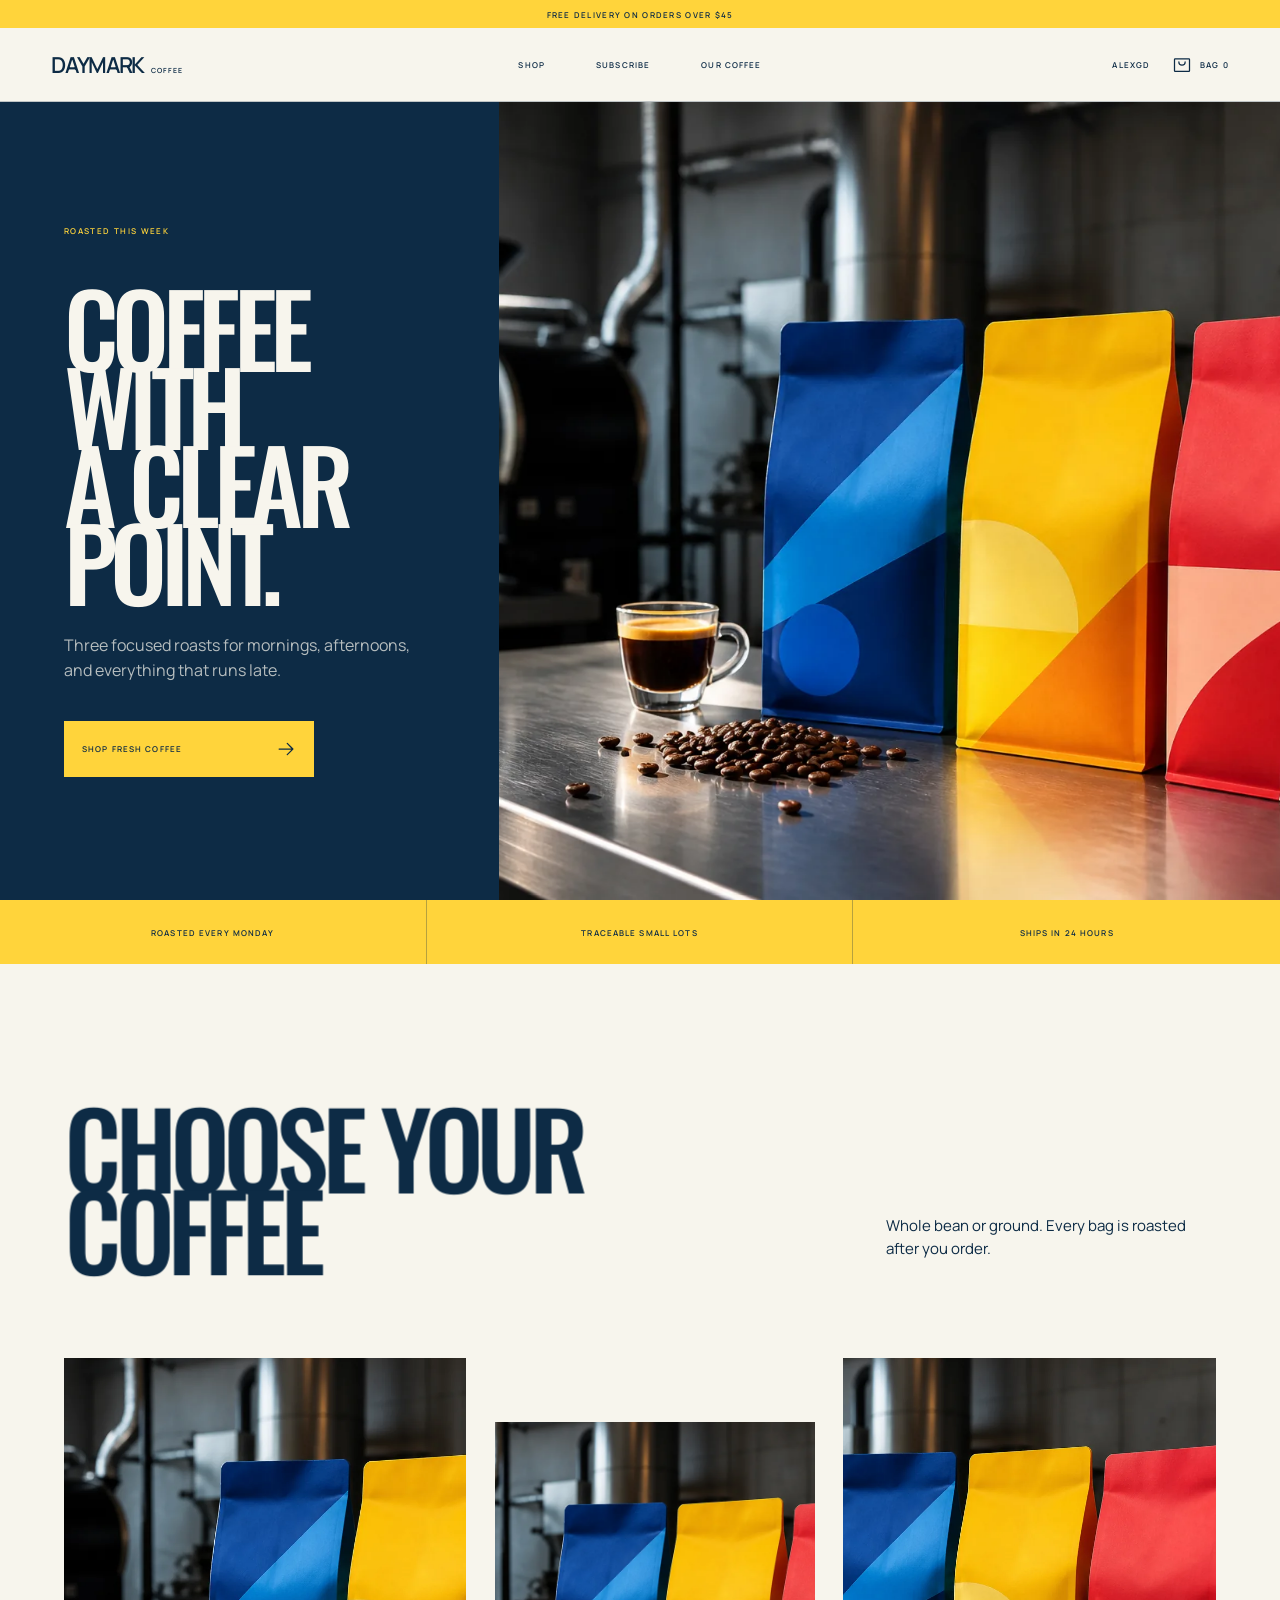
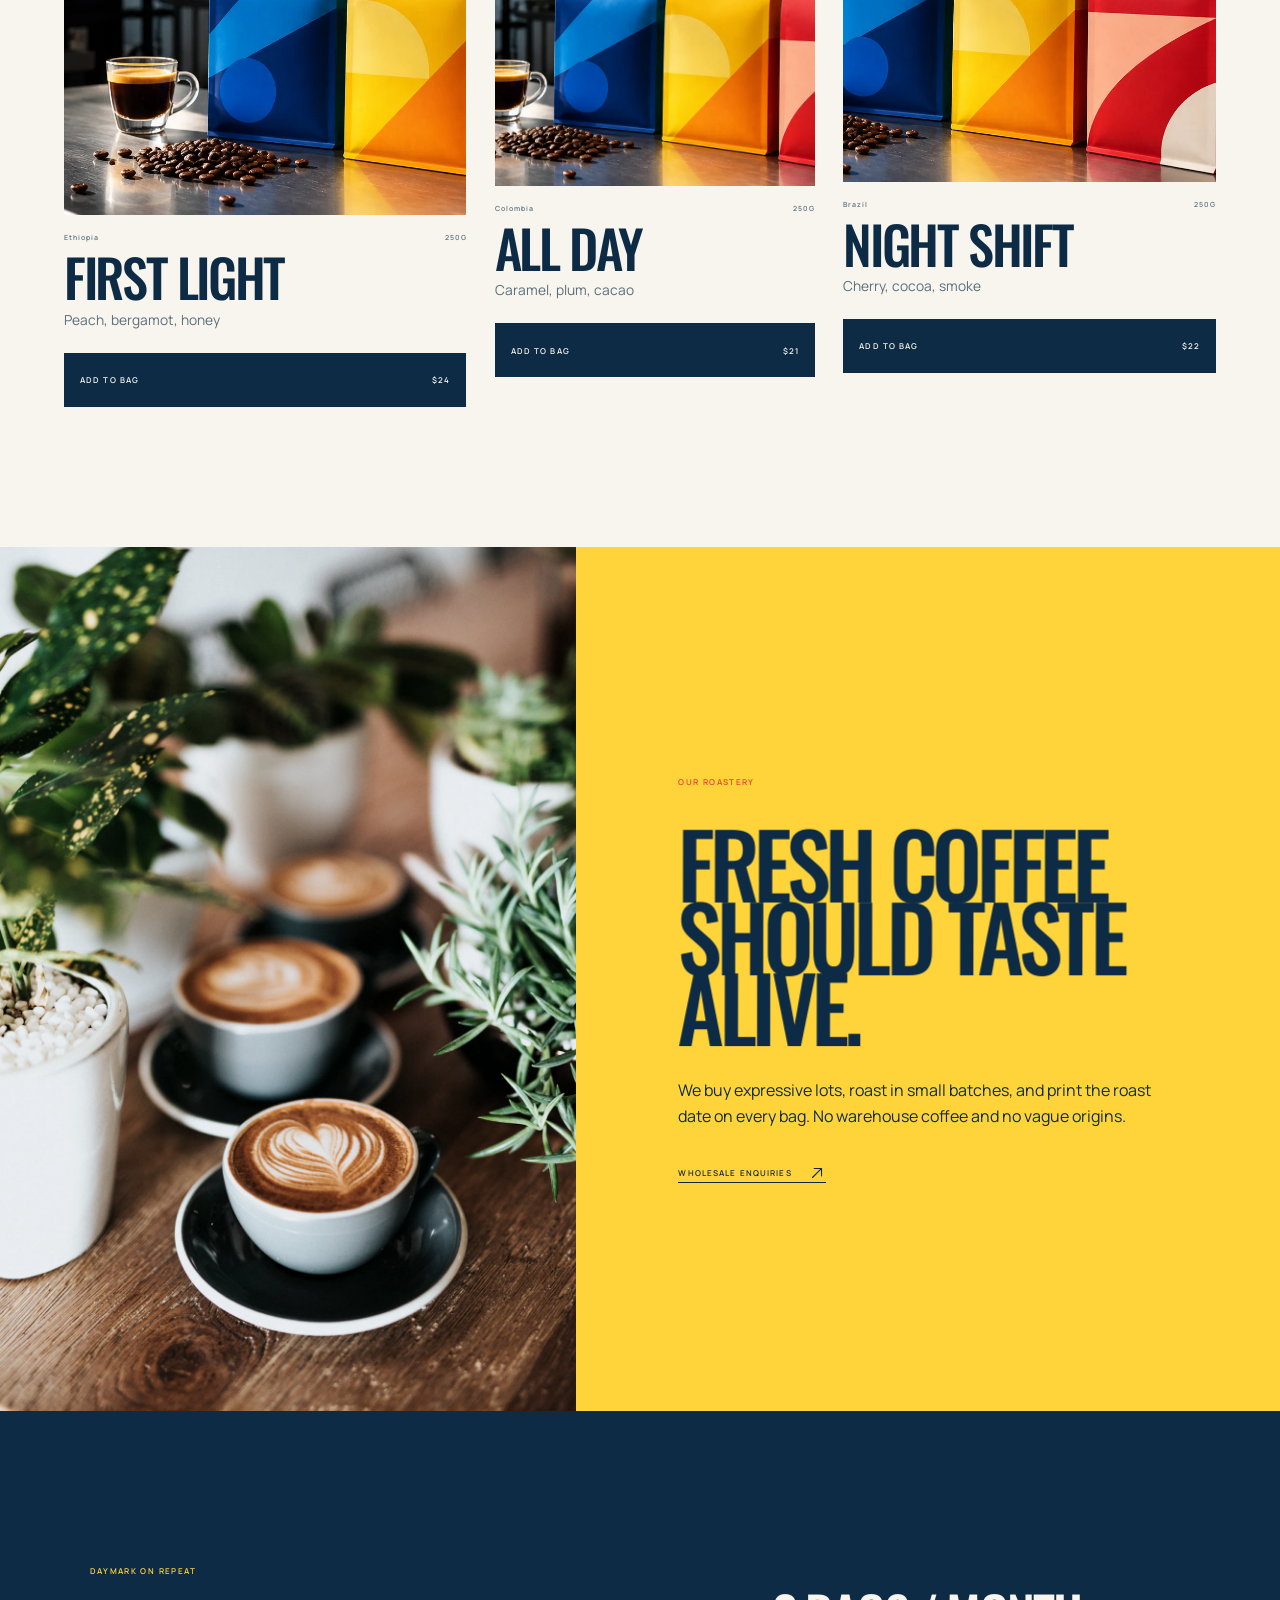
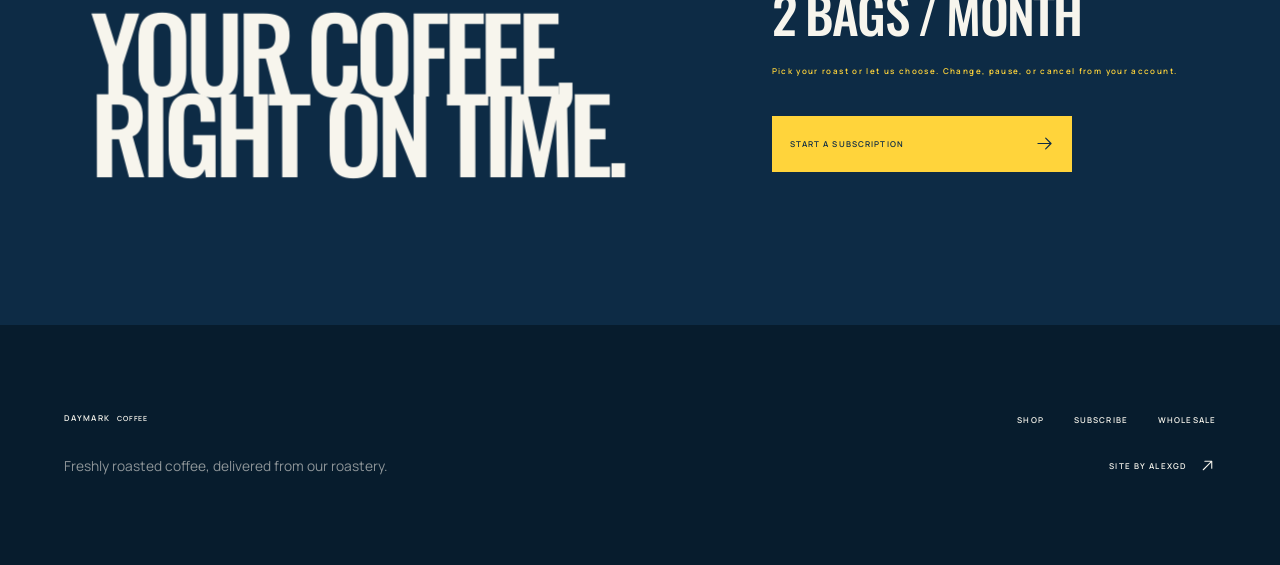
==== concepts/index.html @ b614424b "Publish real Concept Lab brand sites" ====
<!doctype html>
<html lang="en">
  <head>
    <meta charset="UTF-8" />
    <meta name="viewport" content="width=device-width, initial-scale=1.0" />
    <meta name="theme-color" content="#d92a18" />
    <script>
      try {
        if (localStorage.getItem("portfolio-palette") === "inverse") {
          document.documentElement.dataset.palette = "inverse";
        }
      } catch {}
    </script>
    <link rel="icon" href="/favicon.svg" type="image/svg+xml" />
    <link rel="preload" as="font" href="/fonts/oswald-500.ttf" type="font/ttf" crossorigin />
    <link rel="preload" as="font" href="/fonts/manrope-400.ttf" type="font/ttf" crossorigin />
    <link rel="preload" as="font" href="/fonts/prata-400.ttf" type="font/ttf" crossorigin />
    <meta name="description" content="A complete, high-energy specialty coffee website concept designed by AlexGD." />
    <meta property="og:type" content="website" />
    <meta property="og:title" content="Coffee Website Concept | AlexGD" />
    <meta property="og:description" content="A complete, high-energy specialty coffee website concept designed by AlexGD." />
    <meta property="og:image" content="https://alexden09-boop.github.io/og.png" />
    <meta property="og:image:width" content="1536" />
    <meta property="og:image:height" content="1024" />
    <meta name="twitter:card" content="summary_large_image" />
    <meta name="twitter:title" content="Coffee Website Concept | AlexGD" />
    <meta name="twitter:description" content="A complete, high-energy specialty coffee website concept designed by AlexGD." />
    <meta name="twitter:image" content="https://alexden09-boop.github.io/og.png" />
    <title>Coffee Website Concept | AlexGD</title>
    <script type="module" crossorigin src="/assets/index-CwIRMgr2.js"></script>
    <link rel="stylesheet" crossorigin href="/assets/index-DtNYpZ_f.css">
  </head>
  <body>
    <div id="root"></div>
  </body>
</html>
---- assets/index-DtNYpZ_f.css ----
@font-face{font-family:Manrope;src:url(/fonts/manrope-400.ttf) format("truetype");font-weight:400;font-style:normal;font-display:swap}@font-face{font-family:Manrope;src:url(/fonts/manrope-600.ttf) format("truetype");font-weight:600;font-style:normal;font-display:swap}@font-face{font-family:Oswald;src:url(/fonts/oswald-500.ttf) format("truetype");font-weight:500;font-style:normal;font-display:swap}@font-face{font-family:Prata;src:url(/fonts/prata-400.ttf) format("truetype");font-weight:400;font-style:normal;font-display:swap}:root{color:#eeeae2;background:#070b0e;font-family:Manrope,Arial,sans-serif;font-synthesis:none;--red: #e54a39;--red-deep: #741a13;--ink: #070b0e;--ink-raised: #0d1419;--navy: #0a1822;--paper: #eeeae2;--muted: #98958e;--line: rgba(238, 234, 226, .16);--display: "Oswald", "Arial Narrow", sans-serif;--serif: "Prata", Georgia, serif;--page-pad: clamp(24px, 4vw, 72px);--ease-enter: cubic-bezier(.22, 1, .36, 1);--ease-move: cubic-bezier(.32, .72, 0, 1);--ease-cut: cubic-bezier(.16, 1, .3, 1);--ease-mount: cubic-bezier(.22, .78, .18, 1);--ease-impact: cubic-bezier(.18, .92, .2, 1.08)}*{box-sizing:border-box}html{color-scheme:dark;background:var(--ink);overflow-x:clip}body{margin:0;min-width:0;min-height:100dvh;background:var(--ink);color:var(--paper);overflow-x:clip;-webkit-font-smoothing:antialiased}button,input,textarea{font:inherit}button,a{color:inherit}button{border:0;cursor:pointer}img{display:block;max-width:100%}::selection{color:var(--paper);background:var(--red)}.section-shell{width:min(100%,1600px);margin:0 auto;padding-inline:var(--page-pad)}main{position:relative;isolation:isolate}.scroll-counter{font-variant-numeric:tabular-nums lining-nums}.scroll-route{position:absolute;z-index:42;inset:0 auto auto 0;overflow:hidden;pointer-events:none;contain:layout paint style}.scroll-route__map{position:absolute;top:0;right:0;bottom:0;left:0;overflow:visible}.scroll-route__rail,.scroll-route__progress{vector-effect:non-scaling-stroke;stroke-linecap:round;stroke-linejoin:round}.scroll-route__rail{stroke:var(--red);stroke-width:1;stroke-dasharray:2 11;opacity:.16}.scroll-route__progress{stroke:var(--red);stroke-width:3}.scroll-route.is-tracing .route-head{will-change:transform}.route-node{position:absolute;display:flex;align-items:center;gap:10px;color:var(--red);opacity:.24;transform:translate3d(-5px,-50%,0) scale(.84);transform-origin:0 50%;transition:opacity .18s var(--ease-enter),transform .26s var(--ease-move)}.route-node--right{flex-direction:row-reverse;transform:translate3d(calc(-100% + 5px),-50%,0) scale(.84);transform-origin:100% 50%}.route-node i{flex:0 0 7px;width:7px;height:7px;background:var(--ink);border:1.5px solid var(--red);border-radius:50%;box-shadow:0 0 0 4px #e54a3914}.route-node b{padding:5px 7px;color:#ff705d;background:#070b0ec7;border:1px solid rgba(229,74,57,.32);font:500 7px/1 var(--display);letter-spacing:.15em;white-space:nowrap}.route-node.is-passed{opacity:.72;transform:translate3d(0,-50%,0) scale(1)}.route-node--right.is-passed{transform:translate3d(-100%,-50%,0) scale(1)}.route-node.is-current{opacity:1}.route-node.is-current i{background:var(--red);box-shadow:0 0 0 7px #e54a3921}.route-head{position:absolute;width:24px;height:24px;transform-origin:50% 50%}.route-head__shape,.route-head>b,.route-head>em{position:absolute;display:block;left:50%;top:50%}.route-head__shape{opacity:0;transform:translate3d(-50%,-50%,0) scale(.72);transition:opacity .16s var(--ease-enter),transform .24s var(--ease-move)}.route-head__shape--trace{width:8px;height:8px;background:#ff6a55;border:1px solid #ff9b8d;border-radius:50%;box-shadow:0 0 0 5px #e54a392e;opacity:1;transform:translate3d(-50%,-50%,0) scale(1)}.route-head__shape--graph{width:12px;height:12px;background:var(--ink);border:1.5px solid var(--red);border-radius:50%}.route-head__shape--frame{width:11px;height:11px;background:transparent;border:1.5px solid #ff6a55;transform:translate3d(-50%,-50%,0) rotate(45deg) scale(.72);box-shadow:0 0 0 4px #e54a3921}.route-head__shape--data{width:13px;height:3px;background:#ff6a55;box-shadow:-7px 0 #ff6a557a,-14px 0 #ff6a5533}.route-head__shape--logic{width:8px;height:8px;background:var(--red);border:1px solid var(--paper);border-radius:50%;box-shadow:0 0 0 3px var(--ink),0 0 0 6px #e54a3966}.route-head__shape--arrow{width:15px;height:12px;background:#ff6a55;clip-path:polygon(0 0,100% 50%,0 100%,25% 50%)}.route-head>b,.route-head>em{width:22px;height:1px;background:#ff705d8f;opacity:0;transition:opacity .18s var(--ease-enter),transform .24s var(--ease-move)}.route-head>b{transform:translate3d(-50%,-50%,0)}.route-head>em{transform:translate3d(-50%,-50%,0) rotate(90deg)}.scroll-route:not([data-mode=trace]) .route-head__shape--trace{opacity:0;transform:translate3d(-50%,-50%,0) scale(.72)}.scroll-route[data-mode=graph] .route-head__shape--graph,.scroll-route[data-mode=frame] .route-head__shape--frame,.scroll-route[data-mode=data] .route-head__shape--data,.scroll-route[data-mode=logic] .route-head__shape--logic,.scroll-route[data-mode=arrow] .route-head__shape--arrow{opacity:1;transform:translate3d(-50%,-50%,0) scale(1)}.scroll-route[data-mode=frame] .route-head__shape--frame{transform:translate3d(-50%,-50%,0) rotate(45deg) scale(1)}.scroll-route[data-mode=graph] .route-head>b,.scroll-route[data-mode=graph] .route-head>em{opacity:1}.skip-link{position:fixed;z-index:300;top:10px;left:12px;padding:10px 14px;color:var(--ink);background:var(--paper);transform:translateY(-160%)}.skip-link:focus{transform:translateY(0)}#about,#projects,#process,#contact{scroll-margin-top:64px}.project-transition{position:fixed;z-index:240;top:0;right:0;bottom:0;left:0;visibility:hidden;pointer-events:none;display:grid;grid-template-columns:auto minmax(0,1fr);align-items:end;gap:clamp(28px,6vw,100px);padding:clamp(28px,6vw,96px);color:var(--paper);background:var(--red);transform:translate3d(0,101%,0);transition:transform .36s var(--ease-move),visibility 0s linear .36s}.project-transition.is-active{visibility:visible;pointer-events:auto;transform:translateZ(0);transition:transform .36s var(--ease-move),visibility 0s}.project-transition>span{font:500 clamp(8rem,21vw,22rem)/.7 var(--display);letter-spacing:-.08em;opacity:.34}.project-transition>div{min-width:0;padding-bottom:clamp(6px,1vw,14px);opacity:0;transform:translate3d(0,24px,0);transition:opacity .18s var(--ease-cut),transform .24s var(--ease-cut)}.project-transition.is-active>div{opacity:1;transform:translateZ(0);transition-delay:.11s}.project-transition small{display:block;margin-bottom:clamp(14px,2vw,28px);color:var(--ink);font-size:9px;font-weight:600;letter-spacing:.18em}.project-transition strong{display:block;font:500 clamp(4rem,10vw,10rem)/.82 var(--display);letter-spacing:-.055em;overflow-wrap:anywhere}.site-header{position:fixed;z-index:100;inset:0 0 auto;height:64px;display:grid;grid-template-columns:1fr auto;align-items:center;padding-inline:var(--page-pad);background:#070b0ef0;border-bottom:1px solid var(--line)}.site-mark{justify-self:start;display:flex;align-items:baseline;gap:12px;padding:10px 0;background:transparent}.site-mark strong{font:500 24px/1 var(--display);letter-spacing:-.04em}.site-mark span{color:var(--muted);font-size:9px;letter-spacing:.18em}.site-header nav{display:flex;align-items:center;gap:clamp(22px,3vw,46px)}.site-header nav button{position:relative;display:inline-flex;align-items:center;gap:8px;padding:13px 0 11px;background:transparent;font-size:10px;font-weight:600;letter-spacing:.14em}.site-header nav button span{color:var(--red);font-size:8px}.site-header nav button:after{content:"";position:absolute;inset:auto 0 6px;height:1px;background:var(--red);transform:scaleX(0);transform-origin:0 50%;transition:transform .16s var(--ease-enter)}.menu-button{display:none;width:44px;height:44px;place-items:center;background:transparent;border:1px solid var(--line)}.hero-cover{position:relative;min-height:100dvh;padding-top:64px;display:grid;grid-template-columns:53% 47%;overflow:hidden;isolation:isolate;background:var(--ink)}.hero-cover:after{content:"";position:absolute;z-index:20;top:64px;right:0;bottom:0;left:0;pointer-events:none;opacity:.045;background:url(/assets/editorial-grain.webp) 0 0 / 360px 360px}.hero-opening{display:none}.hero-poster,.hero-case{position:relative;min-height:calc(100dvh - 64px);overflow:hidden}.hero-poster{isolation:isolate;display:grid;grid-template-rows:1fr;background:var(--red-deep)}.hero-poster__field{position:absolute;z-index:0;top:0;right:0;bottom:0;left:0;overflow:hidden;pointer-events:none;background:linear-gradient(90deg,rgba(238,234,226,.055) 1px,transparent 1px) 0 0 / 12.5% 100%,linear-gradient(rgba(238,234,226,.045) 1px,transparent 1px) 0 0 / 100% 12.5%,linear-gradient(126deg,transparent 0 53%,rgba(7,11,14,.12) 53.1% 69%,transparent 69.1%),radial-gradient(circle at 78% 38%,rgba(238,234,226,.08),transparent 34%),linear-gradient(135deg,#6d1711,#a32c20 48%,#741a13);transform-origin:70% 46%}.hero-poster__field:before{content:"";position:absolute;top:13%;right:-18%;width:min(64vw,720px);aspect-ratio:1;border:1px solid rgba(238,234,226,.2);border-radius:50%;box-shadow:0 0 0 clamp(34px,4vw,70px) #eeeae209,0 0 0 clamp(82px,9vw,150px) #070b0e0e}.hero-poster__field:after{content:"";position:absolute;left:7%;right:7%;bottom:8%;height:1px;background:#eeeae257;box-shadow:0 -7px #eeeae20f}.hero-field__orbit{position:absolute;top:28%;right:15%;width:clamp(92px,14vw,210px);aspect-ratio:1;border:1px solid rgba(238,234,226,.26);border-radius:50%}.hero-field__orbit:before,.hero-field__orbit:after{content:"";position:absolute;left:50%;top:50%;background:#eeeae257;transform:translate3d(-50%,-50%,0)}.hero-field__orbit:before{width:calc(100% + 42px);height:1px}.hero-field__orbit:after{width:1px;height:calc(100% + 42px)}.hero-field__axis{position:absolute;top:-8%;right:31%;width:1px;height:116%;background:#eeeae229;transform:rotate(24deg);transform-origin:50% 50%}.hero-field__axis:after{content:"";position:absolute;top:19%;left:-4px;width:9px;height:9px;background:var(--paper);border-radius:50%;box-shadow:0 0 0 6px #eeeae214}.hero-field__code{position:absolute;top:8%;right:4%;color:#eeeae294;font:500 7px/1 var(--display);letter-spacing:.24em;writing-mode:vertical-rl}.hero-poster__content{position:relative;z-index:3;grid-row:1;align-self:center;width:100%;padding:clamp(28px,5vh,58px) clamp(24px,3vw,48px) clamp(30px,5vh,58px) var(--page-pad)}.hero-kicker{margin:0 0 clamp(12px,1.8vh,20px);font-size:10px;font-weight:600;letter-spacing:.18em}.hero-trace{display:block;width:min(190px,42%);height:2px;margin-bottom:clamp(18px,2.5vh,27px);background:var(--paper);transform-origin:0 50%}.hero-poster h1{margin:0;font:500 clamp(4.25rem,min(8.2vw,12.5vh),7.8rem)/.84 var(--display);letter-spacing:-.052em;text-transform:uppercase}.hero-title-line{display:block;overflow:hidden}.hero-title-line>span{display:block;white-space:nowrap}.hero-lead{max-width:480px;margin:clamp(24px,3.4vh,38px) 0 0;font:clamp(1.15rem,1.65vw,1.7rem)/1.34 var(--serif);letter-spacing:-.02em}.hero-actions{display:flex;align-items:center;gap:24px;margin-top:clamp(24px,3.6vh,40px)}.primary-action,.secondary-action{min-height:50px;white-space:nowrap;transition:transform .14s var(--ease-impact)}.primary-action{position:relative;isolation:isolate;min-width:196px;display:inline-flex;align-items:center;justify-content:space-between;gap:24px;padding:0 16px;overflow:hidden;color:var(--paper);background:#480f0a47;border:1px solid rgba(238,234,226,.72);font-size:11px;transition:color .18s var(--ease-enter),border-color .18s var(--ease-enter),transform .14s var(--ease-impact)}.primary-action:before{content:"";position:absolute;z-index:-1;top:0;right:0;bottom:0;left:0;background:var(--paper);transform:translate3d(0,102%,0);transition:transform .24s var(--ease-move)}.action-label{position:relative;z-index:1}.action-arrow{position:relative;z-index:1;width:21px;height:21px;overflow:hidden}.action-arrow>span{display:flex;width:42px;transform:translateZ(0);transition:transform .23s var(--ease-move)}.action-arrow svg{flex:0 0 21px}.secondary-action{position:relative;display:inline-flex;align-items:center;gap:9px;padding:0;background:transparent;border-bottom:1px solid rgba(238,234,226,.28);font-size:11px}.secondary-action:after{content:"";position:absolute;inset:auto 0 -1px;height:1px;background:var(--paper);transform:scaleX(.22);transform-origin:0 50%;transition:transform .24s var(--ease-move)}.secondary-action svg{opacity:.72;transform:translate3d(-4px,0,0);transition:opacity .18s var(--ease-enter),transform .23s var(--ease-move)}.primary-action:active:not(:focus-visible),.secondary-action:active:not(:focus-visible){transform:scale(.98);transition-duration:.14s}.hero-case{height:calc(100dvh - 64px);display:grid;grid-template-rows:minmax(0,20%) minmax(0,27%) minmax(0,53%);background:var(--navy);perspective:1600px}.hero-film{position:relative;z-index:1;grid-row:1;align-self:stretch;min-height:0;margin:0 4% 0 9%;display:grid;grid-template-columns:repeat(3,1fr);gap:8px;padding:11px 10px;background:#11171b;border-block:9px solid #11171b;transform:rotate(.8deg)}.hero-film span{position:relative;overflow:hidden;background:linear-gradient(90deg,transparent 49.5%,rgba(238,234,226,.16) 49.5% 50.5%,transparent 50.5%),linear-gradient(transparent 49.5%,rgba(238,234,226,.12) 49.5% 50.5%,transparent 50.5%),linear-gradient(135deg,#1b2730,#0b1116);border:1px solid rgba(238,234,226,.13)}.hero-film span:before{content:attr(data-frame);position:absolute;z-index:2;left:9px;bottom:8px;color:#eeeae29e;font:500 7px/1 var(--display);letter-spacing:.18em}.hero-film span:after{content:"";position:absolute;top:18%;right:12%;width:44%;height:52%;border:1px solid rgba(229,74,57,.62);transform:skew(-12deg)}.hero-film span:nth-child(2){background-position:18px 0,0 12px,0 0}.hero-film span:nth-child(2):after{inset:22% 21% auto auto;width:34%;height:34%;border-radius:50%;transform:none;box-shadow:0 0 0 12px #e54a3914}.hero-film span:nth-child(3){background-position:-12px 0,0 -9px,0 0}.hero-film span:nth-child(3):after{top:16%;right:15%;width:12%;height:62%;border-width:0 1px;transform:rotate(28deg)}.hero-case__heading{position:relative;z-index:3;grid-row:2;align-self:center;min-height:0;margin:0 6% 0 8%;display:grid;grid-template-columns:.78fr 1.22fr;align-items:center;gap:clamp(16px,1.8vw,24px)}.hero-case__heading strong{color:var(--red);font:500 clamp(7rem,min(14vw,24vh),14rem)/.82 var(--display);letter-spacing:-.07em}.hero-case__copy{min-width:0;align-self:center}.hero-case__heading h2{margin:0;font:clamp(1.9rem,min(3.65vw,6vh),4.1rem)/1.01 var(--serif);letter-spacing:-.035em}.hero-case__meta{max-width:100%;margin:clamp(8px,1.4vh,14px) 0 0;color:var(--red);font-size:8px;font-weight:600;line-height:1.35;letter-spacing:.08em}.hero-dashboard{position:relative;z-index:3;grid-row:3;align-self:stretch;min-height:0;margin:0 5% 4.5% 9%;padding:2.8%;overflow:hidden;background:#0d2438f0;border:1px solid rgba(238,234,226,.13)}.hero-dashboard img{width:100%;height:100%;object-fit:contain;object-position:center;transition:transform .15s var(--ease-enter)}.hero-film-code{position:absolute;z-index:5;inset:2% 1.5% 2% auto;display:flex;flex-direction:column;align-items:center;justify-content:space-between;color:var(--muted);font:8px/1 var(--display);letter-spacing:.18em}.hero-film-code span{writing-mode:vertical-rl}.hero-person{position:absolute;z-index:7;inset:64px auto 0 30%;width:31%;pointer-events:none;overflow:hidden}.hero-person img{position:absolute;left:50%;bottom:-34%;height:112%;width:auto;max-width:none;transform:translate(-50%)}.hero-seam{position:absolute;z-index:8;top:58px;bottom:-2%;left:50.4%;width:clamp(54px,6vw,96px);height:calc(100% - 50px);object-fit:cover;opacity:.46;pointer-events:none}.hero-cover--without-portrait .hero-poster__content{width:100%}.experience{position:relative;padding:clamp(110px,12vw,185px) 0 clamp(82px,8vw,126px);background:var(--ink-raised);border-bottom:1px solid var(--line);overflow:hidden}.experience__heading h2,.proof__heading h2,.footer-title h2{margin:0;font:500 clamp(4.5rem,9.2vw,9.3rem)/.82 var(--display);letter-spacing:-.055em}.experience__heading h2 span,.proof__heading h2 span,.footer-line--accent{color:var(--red)}.experience__body{display:grid;grid-template-columns:repeat(12,1fr);gap:20px;align-items:end;margin-top:clamp(65px,8vw,120px)}.experience__number{grid-column:1 / span 5;display:grid;align-content:end;min-height:300px;border-bottom:1px solid var(--line)}.experience__number strong{color:var(--red);font:500 clamp(10rem,21vw,21rem)/.7 var(--display);letter-spacing:-.08em}.experience__number span{padding:22px 0 25px;color:var(--muted);font-size:10px;letter-spacing:.2em}.experience__story{grid-column:7 / span 6;align-self:stretch;display:flex;flex-direction:column;justify-content:space-between;border-top:1px solid var(--line);border-bottom:1px solid var(--line);padding:clamp(30px,4vw,62px) 0 25px}.experience__story>p{max-width:650px;margin:0;font:clamp(1.55rem,2.55vw,2.8rem)/1.32 var(--serif);letter-spacing:-.025em}.experience__facts{display:grid;grid-template-columns:repeat(2,minmax(0,1fr));gap:34px;margin-top:60px}.experience__facts article{display:grid;grid-template-columns:auto 1fr;align-items:end;gap:18px}.experience__facts strong{color:var(--red);font:500 clamp(3.6rem,5.5vw,6rem)/.8 var(--display)}.experience__facts span{max-width:150px;color:var(--muted);font-size:12px;line-height:1.45}.experience__axis{display:grid;grid-template-columns:auto minmax(0,1fr) auto;align-items:center;gap:18px;margin:clamp(45px,5vw,76px) 0 0;color:var(--red);font:500 9px/1 var(--display);letter-spacing:.18em}.experience__axis i{display:block;height:2px;background:var(--red);transform-origin:0 50%}.work-archive{padding:clamp(100px,10vw,155px) 0;background:var(--ink);overflow:hidden}.concept-entry{border-top:1px solid var(--line)}.concept-entry__heading{display:grid;grid-template-columns:minmax(160px,.55fr) minmax(0,1.45fr);align-items:end;gap:18px clamp(28px,5vw,90px);padding-top:clamp(25px,2.7vw,42px)}.concept-entry__heading>p{align-self:start;margin:8px 0 0;color:var(--red);font-size:9px;font-weight:600;letter-spacing:.18em}.concept-entry__heading h2{margin:0;font:500 clamp(3rem,5vw,5.4rem)/.86 var(--display);letter-spacing:-.05em}.concept-entry__heading>span{grid-column:2;max-width:560px;color:var(--muted);font-size:13px;line-height:1.55}.concept-entry__choices{display:grid;grid-template-columns:1.12fr .86fr 1.02fr;margin-top:clamp(34px,4vw,58px);border-block:1px solid var(--line)}.concept-entry__choices button{position:relative;isolation:isolate;min-width:0;min-height:clamp(118px,10vw,158px);display:grid;grid-template-columns:auto minmax(0,1fr) auto;align-items:center;gap:clamp(14px,2vw,30px);padding:20px clamp(16px,2vw,30px);color:var(--paper);background:transparent;border-right:1px solid var(--line);overflow:hidden;text-align:left}.concept-entry__choices button:last-child{border-right:0}.concept-entry__choices button:before{content:"";position:absolute;z-index:-1;top:0;right:0;bottom:0;left:0;background:var(--red);transform:translate3d(0,101%,0);transition:transform .24s var(--ease-move)}.concept-entry__choices button>span{color:var(--red);font:500 12px/1 var(--display);letter-spacing:.08em;transition:color .16s var(--ease-enter)}.concept-entry__choices strong{min-width:0;font:500 clamp(2rem,3.2vw,3.4rem)/.92 var(--display);letter-spacing:-.04em}.concept-entry__choices svg{color:var(--red);transition:color .16s var(--ease-enter),transform .18s var(--ease-move)}.concept-entry__choices button:active:not(:focus-visible){transform:scale(.985)}.discipline-line{margin-top:clamp(20px,2.2vw,34px);padding-block:clamp(18px,2vw,28px);border-block:1px solid var(--line);overflow:hidden}.discipline-line__track{display:flex;align-items:center;justify-content:space-between;gap:clamp(22px,3vw,52px);min-width:max-content}.discipline-line span{display:inline-flex;align-items:center;gap:clamp(22px,3vw,52px);color:var(--paper);font:500 clamp(.86rem,1.3vw,1.2rem)/1 var(--display);letter-spacing:.05em;white-space:nowrap}.discipline-line svg{width:20px;height:20px;color:var(--red)}.live-heading{margin-top:clamp(105px,11vw,170px);padding-top:clamp(30px,3vw,46px);border-top:1px solid var(--line)}.live-heading>p:first-child{margin:0 0 31px;color:var(--red);font-size:10px;font-weight:600;letter-spacing:.18em}.live-heading h2{margin:0;font:500 clamp(4.5rem,9.2vw,9.3rem)/.82 var(--display);letter-spacing:-.055em}.live-heading h2 span{color:var(--red)}.live-heading__lead{max-width:630px;margin:clamp(30px,3.5vw,52px) 0 0;color:#c2beb6;font:clamp(1.15rem,1.75vw,1.55rem)/1.5 var(--serif)}.live-sites{position:relative;display:grid;grid-template-columns:repeat(2,minmax(0,1fr));margin-top:clamp(58px,6vw,92px);border-top:1px solid var(--line);border-left:1px solid var(--line)}.project-data-bus{position:absolute;z-index:5;top:-35px;right:0;left:0;height:26px;display:grid;grid-template-columns:auto repeat(4,minmax(30px,1fr)) auto;align-items:center;gap:10px;color:var(--red);font:500 7px/1 var(--display);letter-spacing:.14em;pointer-events:none}.project-data-bus:before{content:"";position:absolute;z-index:-1;right:78px;left:74px;top:50%;height:1px;background:#e54a3957;transform:scaleX(0);transform-origin:0 50%}.project-data-bus i{justify-self:center;width:7px;height:7px;background:var(--ink);border:1px solid var(--red);border-radius:50%;opacity:.28;transform:scale(.7)}.project-data-bus span,.project-data-bus b{padding:4px 6px;background:var(--ink);font-weight:500;white-space:nowrap}.live-site{min-width:0}.live-site a{position:relative;min-height:clamp(240px,21vw,330px);display:grid;grid-template-columns:auto minmax(0,1fr);grid-template-rows:auto 1fr auto;gap:22px 26px;padding:clamp(24px,2.5vw,38px);border-right:1px solid var(--line);border-bottom:1px solid var(--line);overflow:hidden;text-decoration:none;transform-style:preserve-3d;backface-visibility:hidden}.live-site a:before{content:"";position:absolute;top:0;right:0;bottom:0;left:0;z-index:0;background:var(--red);transform:translate3d(0,102%,0);transition:transform .24s var(--ease-move)}.live-site a>*{position:relative;z-index:1}.live-site__index{color:var(--red);font:500 clamp(3.8rem,5vw,5.6rem)/.8 var(--display);letter-spacing:-.06em;transition:color .15s var(--ease-enter),transform .15s var(--ease-enter)}.live-site__copy{grid-column:2;grid-row:1 / span 2;align-self:end;min-width:0}.live-site__copy p{margin:0 0 16px;color:var(--red);font-size:8px;font-weight:600;line-height:1.4;letter-spacing:.14em;transition:color .22s var(--ease-enter)}.live-site__copy h3{margin:0;font:500 clamp(2.35rem,4vw,4.4rem)/.95 var(--display);letter-spacing:-.045em;overflow-wrap:anywhere}.live-site__copy span{display:block;max-width:410px;margin-top:19px;color:var(--muted);font-size:12px;line-height:1.55;transition:color .22s var(--ease-enter)}.live-site a>.live-site__echo{position:absolute;z-index:0;right:-.04em;bottom:-.2em;max-width:none;color:var(--paper);font:500 clamp(5.8rem,9vw,10rem)/.72 var(--display);letter-spacing:-.065em;white-space:nowrap;opacity:0;pointer-events:none;transform:translate3d(11%,18%,0);transition:opacity .18s var(--ease-enter),transform .28s var(--ease-move)}.live-site__action{grid-column:2;align-self:end;display:inline-flex;align-items:center;gap:9px;font-size:9px;font-weight:600;letter-spacing:.14em}.live-site__action svg{transition:transform .15s var(--ease-enter)}.proof{padding:clamp(110px,12vw,185px) 0;background:var(--ink-raised);overflow:hidden}.proof__heading>p{margin:0 0 31px;color:var(--red);font-size:10px;font-weight:600;letter-spacing:.18em}.proof__stats{display:grid;grid-template-columns:repeat(2,minmax(0,1fr));margin-top:clamp(78px,8vw,120px);border-top:1px solid var(--line);border-left:1px solid var(--line)}.proof-stat{position:relative;isolation:isolate;min-height:clamp(390px,38vw,560px);display:flex;flex-direction:column;justify-content:space-between;gap:50px;padding:clamp(28px,3vw,46px);border-right:1px solid var(--line);border-bottom:1px solid var(--line);overflow:hidden}.proof-stat:before{content:"";position:absolute;z-index:-1;top:0;right:0;bottom:0;left:0;background:var(--red);transform:translate3d(0,101%,0);transition:transform .36s var(--ease-move)}.proof-stat:after{content:"";position:absolute;top:0;right:0;width:34%;height:2px;background:var(--red);transform:scaleX(0);transform-origin:100% 50%;transition:transform .36s var(--ease-cut)}.proof-stat__value{min-width:0;display:flex;align-items:baseline;color:var(--red);font:500 clamp(7rem,13vw,13.5rem)/.72 var(--display);letter-spacing:-.075em;white-space:nowrap;transition:color .24s var(--ease-enter),transform .28s var(--ease-move)}.proof-stat__value>span{margin-right:.02em;font-size:.42em;letter-spacing:-.02em}.proof-stat__value>span:first-child{margin-right:.1em}.proof-stat__copy{display:grid;grid-template-columns:minmax(0,1fr) minmax(170px,.7fr);align-items:end;gap:24px;border-top:1px solid var(--line);padding-top:25px}.proof-stat__copy h3{max-width:360px;margin:0;font:500 clamp(1.8rem,3vw,3.4rem)/.92 var(--display);letter-spacing:-.035em}.proof-stat__copy p{max-width:260px;margin:0;color:var(--muted);font-size:12px;line-height:1.55}footer{min-height:100dvh;padding:clamp(110px,12vw,180px) 0 28px;background:var(--ink)}.footer-shell{min-height:calc(100dvh - clamp(138px,14vw,208px));display:grid;grid-template-columns:repeat(12,1fr);grid-template-rows:auto 1fr auto;gap:20px}.footer-title{grid-column:1 / span 12}.footer-title>p{margin:0 0 35px;color:var(--red);font-size:10px;font-weight:600;letter-spacing:.18em}.footer-title h2{font-size:clamp(5.4rem,11.5vw,11.8rem)}.footer-line{display:block;overflow:hidden}.footer-line__inner{display:block}.footer-action{grid-column:7 / span 6;align-self:center}.footer-action button{width:100%;display:grid;grid-template-columns:minmax(0,1fr) auto;align-items:center;gap:18px;padding:26px 0;color:var(--paper);background:transparent;border-block:1px solid var(--line);text-align:left;transition:transform .14s var(--ease-impact)}.footer-action button>span:first-child{min-width:0;font:500 clamp(2.4rem,4.8vw,5.2rem)/1 var(--display);letter-spacing:-.04em}.footer-arrow{width:clamp(36px,5vw,68px);aspect-ratio:1;overflow:hidden}.footer-arrow>span{display:flex;width:200%;height:100%;transform:translateZ(0);transition:transform .26s var(--ease-move)}.footer-arrow svg{flex:0 0 50%;width:50%;height:100%;color:var(--red)}.footer-action button:active:not(:focus-visible){transform:scale(.992);transition:transform .14s var(--ease-impact)}.footer-meta{grid-column:1 / span 12;align-self:end;display:flex;justify-content:space-between;padding-top:22px;color:var(--muted);border-top:1px solid var(--line);font-size:10px}.contact-backdrop{position:fixed;z-index:150;top:0;right:0;bottom:0;left:0;visibility:hidden;opacity:0;pointer-events:none;background:#000000b8;transition:opacity .12s var(--ease-enter),visibility 0s linear .12s}.contact-backdrop.is-open{visibility:visible;opacity:1;pointer-events:auto;transition:opacity .16s var(--ease-enter),visibility 0s}.contact-panel{position:fixed;z-index:160;inset:0 0 0 auto;width:min(640px,100%);padding:34px clamp(24px,5vw,60px);color:var(--paper);background:var(--ink-raised);border-left:1px solid var(--line);overflow-y:auto;overscroll-behavior:contain;visibility:hidden;pointer-events:none;transform:translate(100%);transition:transform .22s var(--ease-move),visibility 0s linear .22s}.contact-panel.is-open{visibility:visible;pointer-events:auto;transform:translate(0);transition:transform .28s var(--ease-move),visibility 0s}.contact-backdrop.is-instant-open,.contact-panel.is-instant-open,.contact-backdrop.is-instant-close,.contact-panel.is-instant-close{transition:none}.contact-panel .icon-button{float:right;width:44px;height:44px;display:grid;place-items:center;color:var(--paper);background:transparent;border:1px solid var(--line)}.contact-panel__meta{padding-top:72px;color:var(--red);font-size:10px;font-weight:600;letter-spacing:.18em}.contact-panel h2{margin:34px 0 60px;font:500 clamp(4rem,8vw,7rem)/.82 var(--display);letter-spacing:-.055em}.contact-panel form{display:grid;gap:29px}.contact-panel label{display:grid;gap:10px;color:#c6c2ba;font-size:11px;letter-spacing:.08em;text-transform:uppercase}.contact-panel input,.contact-panel textarea{width:100%;padding:12px 0;color:var(--paper);background:transparent;border:0;border-bottom:1px solid rgba(238,234,226,.42);border-radius:0;outline:0;font-size:18px;resize:vertical}.contact-panel input::placeholder,.contact-panel textarea::placeholder{color:#8f8b84}.contact-panel input:focus,.contact-panel textarea:focus{border-color:var(--red)}.contact-panel textarea{min-height:110px}.form-submit{min-height:58px;margin-top:18px;padding:0 18px;display:flex;align-items:center;justify-content:space-between;color:var(--paper);background:var(--red);transition:transform .14s var(--ease-impact)}.form-submit svg{transition:transform .22s var(--ease-move)}.form-submit:active:not(:focus-visible){transform:scale(.985);transition:transform .14s var(--ease-impact)}.success-state{max-width:440px;padding-top:42px;color:var(--red);border-top:1px solid var(--line)}.success-state p{color:#c6c2ba;font:1.25rem/1.55 var(--serif)}:focus-visible{outline:2px solid var(--red);outline-offset:4px}.hero-poster :focus-visible{outline-color:var(--paper);box-shadow:0 0 0 2px #070b0eb8}.reveal{opacity:1;transform:none}@media(prefers-reduced-motion:no-preference){.hero-opening{position:absolute;z-index:60;top:64px;right:0;bottom:0;left:0;display:block;pointer-events:none;overflow:hidden;animation:opening-layer 1.56s linear both}.hero-opening__panel{position:absolute;top:0;right:0;bottom:0;left:0}.hero-opening__panel--ink{background:var(--ink);transform-origin:100% 50%;animation:opening-ink 1.28s var(--ease-cut) .18s both}.hero-opening__panel--red{left:-14%;right:auto;width:13%;background:var(--red);transform:skew(-7deg) translate3d(-20vw,0,0);animation:opening-red 1.08s var(--ease-mount) .29s both}.hero-opening__signature{position:absolute;left:var(--page-pad);bottom:clamp(28px,5vw,76px);display:flex;align-items:center;gap:18px;color:var(--paper);font:500 clamp(3.4rem,7vw,7.2rem)/1 var(--display);letter-spacing:-.06em;animation:opening-signature .62s var(--ease-cut) 80ms both}.hero-opening__signature i{width:clamp(70px,12vw,180px);height:2px;background:var(--red);transform-origin:0 50%;animation:opening-rule .52s var(--ease-cut) .24s both}.hero-poster__field{transform-origin:50% 60%;animation:hero-still-in 1.25s var(--ease-mount) .51s both}.hero-kicker{animation:hero-copy-in .43s var(--ease-cut) .82s both}.hero-trace{animation:hero-rule-in .62s var(--ease-cut) .9s both}.hero-title-line>span{transform-origin:0 50%;animation:headline-cut .9s var(--ease-cut) both}.hero-title-line:nth-child(1)>span{animation-delay:.88s}.hero-title-line:nth-child(2)>span{animation-delay:.98s}.hero-lead{animation:hero-copy-in .58s var(--ease-cut) 1.13s both}.hero-actions{animation:hero-actions-in .42s var(--ease-cut) 1.25s both}.hero-film{animation:film-mount .9s var(--ease-mount) .65s both}.hero-film span{animation:film-frame-in .52s var(--ease-cut) both}.hero-film span:nth-child(1){animation-delay:.79s}.hero-film span:nth-child(2){animation-delay:.86s}.hero-film span:nth-child(3){animation-delay:.93s}.hero-case__heading strong{transform-origin:0 100%;animation:case-index-in .82s var(--ease-cut) .82s both}.hero-case__heading h2{animation:case-title-in .72s var(--ease-cut) .93s both}.hero-case__meta{animation:case-meta-in .46s var(--ease-cut) 1.07s both}.hero-dashboard{transform-origin:50% 100%;animation:dashboard-mount 1.02s var(--ease-mount) .98s both}.hero-dashboard img{animation:dashboard-settle 1.18s var(--ease-cut) 1.01s both}.hero-film-code{animation:case-code-in .52s var(--ease-cut) 1.18s both}.reveal{--reveal-x: 0px;--reveal-y: 26px;--reveal-scale: 1;opacity:0;transform:translate3d(var(--reveal-x),var(--reveal-y),0) scale(var(--reveal-scale));transition:opacity .4s var(--ease-cut),transform .7s var(--ease-cut);transition-delay:var(--reveal-delay, 0ms)}.reveal.is-visible{opacity:1;transform:translateZ(0) scale(1)}.experience__heading,.concept-entry,.live-heading,.proof__heading{--reveal-x: -30px;--reveal-y: 0px}.experience__number{--reveal-y: 0px;--reveal-scale: .94}.experience__story{--reveal-x: 30px;--reveal-y: 0px}.discipline-line.reveal{opacity:1;transform:none;transition:none}.discipline-line__track{opacity:0;transform:translate3d(-5%,0,0);transition:opacity .3s var(--ease-cut),transform .76s var(--ease-cut);transition-delay:var(--reveal-delay, 0ms)}.discipline-line.is-visible .discipline-line__track{opacity:1;transform:translateZ(0)}.live-site.reveal{opacity:1;transform:none;transition:none}.live-site a{opacity:0;clip-path:inset(0 0 100% 0);transform:translate3d(0,18px,0);transition:opacity .3s var(--ease-cut),clip-path .68s var(--ease-cut),transform .68s var(--ease-cut);transition-delay:var(--reveal-delay, 0ms)}.live-site.is-visible a{opacity:1;clip-path:inset(0 0 0 0);transform:translateZ(0)}.proof-stat.reveal{--reveal-y: 54px;--reveal-scale: .96}.footer-title.reveal{opacity:1;transform:none;transition:none}.footer-title>p{opacity:0;transform:translate3d(-18px,0,0);transition:opacity .36s var(--ease-cut),transform .56s var(--ease-cut);transition-delay:var(--reveal-delay, 0ms)}.footer-line__inner{opacity:0;transform:translate3d(0,108%,0) rotate(.6deg);transform-origin:0 100%;transition:opacity .3s var(--ease-cut),transform .8s var(--ease-cut)}.footer-line:nth-child(1) .footer-line__inner{transition-delay:calc(var(--reveal-delay, 0ms) + 30ms)}.footer-line:nth-child(2) .footer-line__inner{transition-delay:calc(var(--reveal-delay, 0ms) + 105ms)}.footer-title.is-visible>p{opacity:1;transform:translateZ(0)}.footer-title.is-visible .footer-line__inner{opacity:1;transform:translateZ(0) rotate(0)}.footer-action.reveal{opacity:1;transform:none;transition:none}.footer-action button{position:relative;border-block:0}.footer-action button:before,.footer-action button:after{content:"";position:absolute;right:0;left:0;height:1px;background:var(--line);transform:scaleX(0);transform-origin:0 50%;transition:transform .72s var(--ease-cut);transition-delay:var(--reveal-delay, 0ms)}.footer-action button:before{top:0}.footer-action button:after{bottom:0}.footer-action button>span:first-child{opacity:1;transform:translate3d(-10px,0,0);transition:transform .24s var(--ease-cut)}.footer-action .footer-arrow{opacity:1;transform:translate3d(-8px,8px,0) rotate(-4deg) scale(.96);transition:transform .24s var(--ease-cut)}.footer-action.is-visible button:before,.footer-action.is-visible button:after{transform:scaleX(1)}.footer-action.is-visible button>span:first-child,.footer-action.is-visible .footer-arrow{transform:translateZ(0) rotate(0) scale(1)}@supports (animation-timeline: view()){.experience{view-timeline-name:--experience-scene;view-timeline-axis:block}.experience__number.reveal{opacity:1;transform-origin:0 100%;animation:experience-number-scroll linear both;animation-timeline:--experience-scene;animation-range:entry 6% cover 48%}.experience__story.reveal{opacity:1;animation:experience-story-scroll linear both;animation-timeline:--experience-scene;animation-range:entry 12% cover 54%}.experience__axis i{animation:experience-axis-scroll linear both;animation-timeline:--experience-scene;animation-range:entry 20% cover 56%}.experience__axis>span{animation:experience-axis-labels linear both;animation-timeline:--experience-scene;animation-range:entry 26% cover 57%}.live-sites{view-timeline-name:--projects-scene;view-timeline-axis:block}.live-site:nth-of-type(odd) a{animation:project-panel-left linear both;animation-timeline:--projects-scene}.live-site:nth-of-type(2n) a{animation:project-panel-right linear both;animation-timeline:--projects-scene}.live-site:nth-of-type(1) a{animation-range:entry 3% cover 30%}.live-site:nth-of-type(2) a{animation-range:entry 11% cover 38%}.live-site:nth-of-type(3) a{animation-range:entry 28% cover 55%}.live-site:nth-of-type(4) a{animation-range:entry 36% cover 63%}.project-data-bus:before{animation:route-data-line linear both;animation-timeline:--projects-scene;animation-range:entry 0% cover 34%}.project-data-bus i{animation:route-data-node linear both;animation-timeline:--projects-scene}.project-data-bus i:nth-of-type(1){animation-range:entry 8% cover 23%}.project-data-bus i:nth-of-type(2){animation-range:entry 15% cover 30%}.project-data-bus i:nth-of-type(3){animation-range:entry 22% cover 37%}.project-data-bus i:nth-of-type(4){animation-range:entry 29% cover 44%}.proof{view-timeline-name:--proof-scene;view-timeline-axis:block}.proof-stat:first-child{animation:proof-card-left linear both;animation-timeline:--proof-scene;animation-range:entry 14% cover 48%}.proof-stat:last-child{animation:proof-card-right linear both;animation-timeline:--proof-scene;animation-range:entry 24% cover 58%}}@keyframes opening-layer{0%,94%{visibility:visible}to{visibility:hidden}}@keyframes opening-ink{0%,31%{transform:scaleX(1)}to{transform:scaleX(0)}}@keyframes opening-red{0%{transform:skew(-7deg) translate3d(-20vw,0,0)}to{transform:skew(-7deg) translate3d(132vw,0,0)}}@keyframes opening-signature{0%{opacity:0;transform:translate3d(-24px,0,0)}35%,70%{opacity:1;transform:translateZ(0)}to{opacity:0;transform:translate3d(18px,0,0)}}@keyframes opening-rule{0%{transform:scaleX(0)}to{transform:scaleX(1)}}@keyframes hero-still-in{0%{opacity:.55;transform:scale(1.055)}to{opacity:1;transform:scale(1)}}@keyframes hero-copy-in{0%{opacity:0;transform:translate3d(-14px,0,0)}to{opacity:1;transform:translateZ(0)}}@keyframes hero-rule-in{0%{opacity:0;transform:scaleX(0)}to{opacity:1;transform:scaleX(1)}}@keyframes hero-actions-in{0%{opacity:.58;transform:translate3d(0,8px,0)}to{opacity:1;transform:translateZ(0)}}@keyframes headline-cut{0%{opacity:0;transform:translate3d(0,112%,0) skew(-4deg)}76%{opacity:1;transform:translate3d(0,-3.5%,0) skew(.6deg)}to{opacity:1;transform:translateZ(0) skew(0)}}@keyframes film-mount{0%{opacity:0;transform:translate3d(28px,-20px,0) rotate(2.4deg) scale(.985)}to{opacity:1;transform:translateZ(0) rotate(.8deg) scale(1)}}@keyframes film-frame-in{0%{opacity:0;transform:translate3d(14px,0,0) scale(.98)}to{opacity:1;transform:translateZ(0) scale(1)}}@keyframes case-index-in{0%{opacity:0;transform:translate3d(0,26px,0) scale(.92)}to{opacity:1;transform:translateZ(0) scale(1)}}@keyframes case-title-in{0%{opacity:0;transform:translate3d(24px,0,0)}to{opacity:1;transform:translateZ(0)}}@keyframes case-meta-in{0%{opacity:0;transform:translate3d(16px,0,0)}to{opacity:1;transform:translateZ(0)}}@keyframes dashboard-mount{0%{opacity:0;transform:translate3d(0,58px,0) scale(.925) rotateX(9deg) rotateY(-4deg) rotate(-.5deg)}76%{opacity:1;transform:translate3d(0,-4px,0) scale(1.012) rotateX(-1deg) rotateY(.4deg) rotate(0)}to{opacity:1;transform:translateZ(0) scale(1) rotateX(0) rotateY(0) rotate(0)}}@keyframes dashboard-settle{0%{transform:scale(1.04)}to{transform:scale(1)}}@keyframes case-code-in{0%{opacity:0;transform:translate3d(0,12px,0)}to{opacity:1;transform:translateZ(0)}}@keyframes experience-number-scroll{0%{transform:translate3d(-5vw,10vh,0) scale(1.32)}72%{transform:translate3d(.6vw,-.6vh,0) scale(.985)}to{transform:translateZ(0) scale(1)}}@keyframes experience-story-scroll{0%{opacity:.08;transform:translate3d(13vw,0,0)}72%{opacity:1;transform:translate3d(-.7vw,0,0)}to{opacity:1;transform:translateZ(0)}}@keyframes experience-axis-scroll{0%{transform:scaleX(0)}to{transform:scaleX(1)}}@keyframes experience-axis-labels{0%{opacity:0;transform:translate3d(0,8px,0)}to{opacity:1;transform:translateZ(0)}}@keyframes route-data-line{0%{transform:scaleX(.001)}to{transform:scaleX(1)}}@keyframes route-data-node{0%{opacity:.2;transform:scale(.72)}72%{opacity:1;transform:scale(1.35)}to{opacity:1;transform:scale(1)}}@keyframes project-panel-left{0%{opacity:.08;clip-path:inset(0 100% 0 0);transform:translate3d(-9%,60px,0) rotateY(8deg) scale(.94)}76%{opacity:1;clip-path:inset(0 0 0 0);transform:translate3d(.7%,-4px,0) rotateY(-.7deg) scale(1.006)}to{opacity:1;clip-path:inset(0 0 0 0);transform:translateZ(0) rotateY(0) scale(1)}}@keyframes project-panel-right{0%{opacity:.08;clip-path:inset(0 0 0 100%);transform:translate3d(9%,60px,0) rotateY(-8deg) scale(.94)}76%{opacity:1;clip-path:inset(0 0 0 0);transform:translate3d(-.7%,-4px,0) rotateY(.7deg) scale(1.006)}to{opacity:1;clip-path:inset(0 0 0 0);transform:translateZ(0) rotateY(0) scale(1)}}@keyframes proof-card-left{0%{opacity:.08;transform:translate3d(-8%,94px,0) rotateX(13deg) rotateY(6deg) scale(.94)}78%{opacity:1;transform:translate3d(.6%,-5px,0) rotateX(-1deg) rotateY(-.5deg) scale(1.006)}to{opacity:1;transform:translateZ(0) rotateX(0) rotateY(0) scale(1)}}@keyframes proof-card-right{0%{opacity:.08;transform:translate3d(8%,94px,0) rotateX(13deg) rotateY(-6deg) scale(.94)}78%{opacity:1;transform:translate3d(-.6%,-5px,0) rotateX(-1deg) rotateY(.5deg) scale(1.006)}to{opacity:1;transform:translateZ(0) rotateX(0) rotateY(0) scale(1)}}}@media(hover:hover)and (pointer:fine){.primary-action:hover{color:var(--red);border-color:var(--paper)}.primary-action:hover:before{transform:translateZ(0)}.secondary-action:hover:after{transform:scaleX(1)}.secondary-action:hover svg{opacity:1;transform:translate3d(2px,0,0)}.site-header nav button:hover{color:var(--red)}.concept-entry__choices button:hover:before{transform:translateZ(0)}.concept-entry__choices button:hover>span,.concept-entry__choices button:hover svg{color:var(--ink)}.concept-entry__choices button:hover svg{transform:translate3d(4px,-4px,0)}.live-site a:hover:before{transform:translateZ(0)}.live-site a:hover .live-site__index{color:var(--paper);transform:translate3d(0,-5px,0)}.live-site a:hover .live-site__copy p{color:var(--ink)}.live-site a:hover .live-site__copy span{color:#eeeae2c7}.live-site a:hover .live-site__echo{opacity:.09;transform:translate3d(2%,18%,0)}.proof-stat:hover:before{transform:translateZ(0)}.proof-stat:hover:after{transform:scaleX(1)}.proof-stat:hover .proof-stat__value{color:var(--ink);transform:translate3d(7px,-4px,0)}.proof-stat:hover .proof-stat__copy{border-color:#070b0e38}.proof-stat:hover .proof-stat__copy p{color:#070b0eb3}.form-submit:hover svg{transform:translate3d(4px,-4px,0)}}@media(min-width:981px){.hero-cover{position:sticky;top:0}.experience,.work-archive,.proof,footer{position:relative;z-index:2}.experience{box-shadow:0 -26px 70px #0000004d}}@media(hover:hover)and (pointer:fine)and (prefers-reduced-motion:no-preference){.site-header nav button:hover:after{transform:scaleX(1)}.primary-action:hover .action-arrow>span{transform:translate3d(-21px,0,0)}.live-site a:hover .live-site__action svg{transform:translate3d(5px,-5px,0)}.hero-case:hover .hero-dashboard img{transform:scale(1.014)}.footer-action button:hover>span:first-child{transform:translate3d(7px,0,0)}.footer-action button:hover .footer-arrow>span{transform:translate3d(-50%,0,0)}}@media(min-width:981px)and (max-height:720px){.hero-poster__content{padding-top:clamp(20px,3vh,30px)}.hero-kicker{margin-bottom:12px}.hero-poster h1{font-size:clamp(4rem,min(7.2vw,15vh),6.7rem)}.hero-lead{max-width:420px;margin-top:16px;font-size:clamp(1.08rem,min(1.7vw,3.4vh),1.45rem)}.hero-actions{margin-top:14px}.hero-case{grid-template-rows:minmax(0,18%) minmax(0,29%) minmax(0,53%)}.hero-film{margin-inline:7% 3%;padding:7px 8px;border-block-width:6px}.hero-case__heading{margin-inline:7% 5%;grid-template-columns:.72fr 1.28fr;gap:clamp(14px,1.5vw,20px)}.hero-case__heading strong{font-size:clamp(6.7rem,min(11.5vw,22vh),9.5rem)}.hero-case__heading h2{font-size:clamp(1.75rem,min(2.9vw,5.3vh),2.8rem)}.hero-case__meta{margin-top:8px;font-size:7px}.hero-dashboard{margin:0 4% 3% 7%;padding:2.2%}}@media(max-width:980px){:root{--page-pad: 24px}.site-header{height:56px;grid-template-columns:1fr auto}.site-mark span{display:none}.site-header nav{position:fixed;z-index:-1;top:0;right:0;bottom:0;left:0;visibility:hidden;transform:translateY(-102%);display:grid;place-content:center start;gap:12px;padding:90px 24px 30px;background:var(--ink);transition:transform .18s var(--ease-move),visibility 0s linear .18s}.site-header nav.is-open{visibility:visible;transform:translateY(0);transition:transform .24s var(--ease-move),visibility 0s}.site-header nav.is-instant{transition:none}.site-header nav button{width:min(100%,520px);display:grid;grid-template-columns:42px 1fr;gap:16px;padding:18px 0;border-bottom:1px solid var(--line);font:500 clamp(2.7rem,8vw,4.2rem)/1 var(--display);text-align:left}.site-header nav button span{font:500 1rem/1 var(--display)}.menu-button{display:grid;z-index:2}#about,#projects,#process,#contact{scroll-margin-top:56px}.project-transition{grid-template-columns:1fr;align-content:end;gap:28px;padding:30px 22px 42px}.project-transition>span{font-size:8.5rem}.project-transition strong{font-size:clamp(3.2rem,15vw,5.2rem)}.hero-cover{min-height:auto;padding-top:56px;display:block;overflow:visible}.hero-cover:after{inset:56px 0 auto;height:760px}.hero-poster{min-height:760px}.hero-poster__content{width:100%;padding:34px 22px}.hero-poster h1{font-size:clamp(3.7rem,16.4vw,6.5rem)}.hero-lead{width:50%;max-width:205px;margin-top:24px;font-size:clamp(1.3rem,5.6vw,1.7rem)}.hero-actions{width:52%;align-items:flex-start;flex-direction:column;gap:8px;margin-top:25px}.primary-action{width:100%;min-width:0}.secondary-action{min-height:42px}.hero-person{inset:56px 0 auto 43%;width:57%;height:760px}.hero-person img{left:auto;right:-9%;bottom:-15%;height:78%;transform:none}.hero-seam{display:none}.hero-cover--without-portrait:after{height:680px}.hero-cover--without-portrait .hero-poster{min-height:clamp(540px,calc(100svh - 56px),680px)}.hero-cover--without-portrait .hero-poster h1{font-size:clamp(3.7rem,11vw,6.25rem)}.hero-cover--without-portrait .hero-lead{width:min(78%,370px);max-width:370px}.hero-cover--without-portrait .hero-actions{width:auto;max-width:390px;flex-direction:row;align-items:center}.hero-case{height:auto;display:block;min-height:clamp(500px,100vw,720px)}.hero-film{display:none}.hero-case__heading{position:absolute;top:30px;left:22px;right:22px;margin:0;grid-template-columns:92px 1fr;align-items:start;gap:18px}.hero-case__heading strong{font-size:7.2rem}.hero-case__copy{align-self:start}.hero-case__heading h2{margin-top:10px;font-size:clamp(1.7rem,7.3vw,2.3rem)}.hero-case__meta{max-width:100%;margin-top:11px;font-size:7px}.hero-dashboard{position:absolute;left:max(22px,calc((100% - 720px)/2));right:max(22px,calc((100% - 720px)/2));bottom:32px;height:auto;aspect-ratio:1568 / 1003;margin:0;padding:12px}.hero-dashboard img{object-fit:contain;object-position:center}.hero-film-code{right:4px}.experience__body{grid-template-columns:repeat(4,minmax(0,1fr));gap:14px}.experience__number{grid-column:1 / span 4;min-height:250px}.experience__story{grid-column:1 / span 4;margin-top:35px}.concept-entry__heading{grid-template-columns:1fr}.concept-entry__heading>span{grid-column:1}.concept-entry__choices{grid-template-columns:1fr 1fr 1fr}.proof-stat__copy{grid-template-columns:1fr;align-content:end}.footer-action{grid-column:1 / span 12}.route-node b{font-size:6px;letter-spacing:.11em}}@media(max-width:620px){:root{--page-pad: 20px}.hero-poster{min-height:720px}.hero-cover:after,.hero-person{height:720px}.hero-poster__content{padding-inline:20px}.hero-kicker{font-size:9px}.hero-poster h1{font-size:clamp(3.55rem,15.7vw,4.25rem);letter-spacing:-.06em}.hero-lead{width:51%;font-size:1.28rem}.hero-actions{width:51%}.primary-action{padding-inline:13px;font-size:10px;gap:10px}.secondary-action{font-size:10px}.hero-person{left:44%;width:56%}.hero-person img{right:-18%;bottom:-12%;height:74%}.hero-cover--without-portrait:after{height:620px}.hero-cover--without-portrait .hero-poster{min-height:clamp(520px,calc(100svh - 56px),620px)}.hero-cover--without-portrait .hero-poster h1{font-size:clamp(3.55rem,15.7vw,4.25rem)}.hero-cover--without-portrait .hero-lead{width:82%;max-width:300px}.hero-cover--without-portrait .hero-actions{width:100%;max-width:335px;flex-direction:row;align-items:center;gap:18px}.hero-cover--without-portrait .primary-action{width:auto;min-width:190px}.hero-case__heading{grid-template-columns:85px 1fr}.hero-case__heading strong{font-size:6.3rem}.hero-case__heading h2{font-size:1.75rem}.hero-case__meta{margin-top:8px}.experience,.work-archive,.proof{padding-top:92px}.experience__heading h2,.proof__heading h2,.footer-title h2{font-size:clamp(3.65rem,16.6vw,4.55rem)}.experience__body{margin-top:64px}.experience__number{min-height:210px}.experience__number strong{font-size:clamp(9rem,43vw,11rem)}.experience__story>p{font-size:1.45rem}.experience__facts{gap:18px}.experience__facts article{grid-template-columns:1fr;gap:12px;align-items:start}.experience__facts strong{font-size:3.8rem}.concept-entry__heading h2{font-size:clamp(3.05rem,14.2vw,4.2rem)}.concept-entry__heading>span{max-width:340px;font-size:12px}.concept-entry__choices{grid-template-columns:1fr}.concept-entry__choices button{min-height:94px;border-right:0;border-bottom:1px solid var(--line)}.concept-entry__choices button:last-child{border-bottom:0}.concept-entry__choices strong{font-size:clamp(2rem,10vw,2.7rem)}.live-sites{grid-template-columns:1fr}.project-data-bus{grid-template-columns:auto repeat(4,1fr) auto;gap:5px}.project-data-bus:before{right:63px;left:63px}.discipline-line{overflow-x:auto;scrollbar-width:none}.discipline-line::-webkit-scrollbar{display:none}.discipline-line__track{min-width:max-content;gap:9px}.discipline-line span{gap:9px;font-size:9px}.discipline-line svg{width:13px;height:13px}.live-heading{margin-top:92px}.live-heading h2{font-size:clamp(3.8rem,17vw,4.75rem)}.live-site a{min-height:225px;grid-template-columns:54px minmax(0,1fr);gap:14px;padding:24px 20px}.live-site__index{font-size:3.35rem}.live-site__copy h3{font-size:clamp(2.05rem,9.3vw,2.55rem)}.proof__stats{grid-template-columns:1fr;margin-top:65px}.proof-stat{min-height:390px}.proof-stat__value{font-size:clamp(6.5rem,32vw,9rem)}.proof-stat__copy{grid-template-columns:minmax(0,1fr) minmax(130px,.8fr)}footer{min-height:760px;padding-top:92px}.footer-shell{min-height:640px;grid-template-columns:repeat(4,1fr);grid-template-rows:auto 1fr auto;gap:14px}.footer-title{grid-column:1 / span 4}.footer-title>p{margin-bottom:28px}.footer-title h2{font-size:clamp(4rem,19vw,5.2rem)}.footer-action{grid-column:1 / span 4;align-self:center}.footer-action button{grid-template-columns:minmax(0,1fr) 44px;gap:10px;padding:22px 0}.footer-action button>span:first-child{font-size:clamp(2.55rem,12.5vw,3.35rem);white-space:normal}.footer-arrow{width:42px;max-width:100%}.footer-meta{grid-column:1 / span 4;flex-direction:column;gap:8px}.scroll-route__rail{opacity:.7}.scroll-route__progress{stroke-width:2.5}.route-node b{display:none}.route-node i{width:6px;height:6px;flex-basis:6px}.contact-panel h2{font-size:4rem}}@media(max-width:620px)and (prefers-reduced-motion:no-preference){.live-sites .live-site a,.proof__stats .proof-stat{animation:none;animation-timeline:auto}}@media(max-width:360px){.hero-poster h1,.hero-cover--without-portrait .hero-poster h1{font-size:3.3rem}.hero-lead,.hero-actions{width:55%}.hero-person{left:46%;width:54%}.hero-cover--without-portrait .hero-lead{width:100%;max-width:280px}.hero-cover--without-portrait .hero-actions{width:100%;max-width:175px;flex-direction:column;align-items:flex-start;gap:6px}.hero-cover--without-portrait .primary-action{min-width:175px}.action-arrow{display:none}.live-site a{grid-template-columns:1fr;grid-template-rows:auto 1fr auto;gap:24px}.live-site__copy{grid-column:1;grid-row:2}.live-site__action{grid-column:1}.footer-title h2{font-size:3.75rem}.footer-action button>span:first-child{font-size:2.4rem}}@media(prefers-reduced-motion:reduce){.scroll-route,.project-data-bus{display:none}.project-transition,.project-transition>div,.concept-entry__choices button,.concept-entry__choices button:before,.concept-entry__choices svg,.live-site a,.live-site a:before,.live-site__index,.live-site__copy p,.live-site__copy span,.live-site__echo,.live-site__action svg,.discipline-line__track,.proof-stat:before,.proof-stat:after,.proof-stat__value,.hero-dashboard img,.primary-action:before,.action-arrow>span,.secondary-action:after,.secondary-action svg,.footer-arrow>span,.form-submit svg{transition:none}.proof-stat:before,.proof-stat:after,.live-site__echo{display:none}.live-site a:before{display:none}.live-site a:hover .live-site__index,.live-site a:hover .live-site__copy p{color:var(--red);transform:none}.live-site a:hover .live-site__copy span{color:var(--muted)}.live-site a:hover .live-site__action svg{transform:none}.primary-action,.primary-action:active:not(:focus-visible){transform:none;transition:color .14s var(--ease-enter),background-color .14s var(--ease-enter)}.secondary-action,.secondary-action:active:not(:focus-visible){transform:none;transition:color .14s var(--ease-enter),border-color .14s var(--ease-enter)}.primary-action:hover{color:var(--paper);border-color:var(--paper)}.proof-stat:hover .proof-stat__value{transform:none}.footer-action button,.footer-action button:active:not(:focus-visible),.form-submit,.form-submit:active:not(:focus-visible){transform:none;transition:none}.primary-action:before{display:none}.action-arrow>span,.secondary-action svg,.footer-arrow>span,.form-submit svg{transform:none}.contact-panel{opacity:0;transform:none;transition:opacity .12s var(--ease-enter),visibility 0s linear .12s}.contact-panel.is-open{opacity:1;transform:none;transition:opacity .16s var(--ease-enter),visibility 0s}.contact-backdrop{transition:opacity .12s var(--ease-enter),visibility 0s linear .12s}.contact-backdrop.is-open{transition:opacity .16s var(--ease-enter),visibility 0s}.contact-backdrop.is-instant-open,.contact-panel.is-instant-open,.contact-backdrop.is-instant-close,.contact-panel.is-instant-close{transition:none}}@media(prefers-reduced-motion:reduce)and (max-width:980px){.site-header nav{opacity:0;transform:none;transition:opacity .12s var(--ease-enter),visibility 0s linear .12s}.site-header nav.is-open{opacity:1;transform:none;transition:opacity .16s var(--ease-enter),visibility 0s}.site-header nav.is-instant{transition:none}}:root{--poster-red: #d92a18}.site-header{height:68px;grid-template-columns:auto minmax(0,1fr);gap:clamp(32px,5vw,82px);color:var(--ink);background:var(--poster-red);border-bottom-color:color-mix(in srgb,var(--ink) 52%,transparent)}.site-mark{padding:8px 0}.site-mark strong{font-size:27px;letter-spacing:-.055em}.site-header nav{justify-self:end;gap:clamp(20px,2.4vw,40px)}.site-header nav button{min-height:42px;padding:0;color:var(--ink);font-size:9px;letter-spacing:.17em}.site-header nav button:after{inset:auto 0 5px;background:var(--ink)}.site-header nav .nav-project{min-width:226px;justify-content:space-between;gap:24px;padding:0 15px;border:1px solid color-mix(in srgb,var(--ink) 74%,transparent)}.site-header nav .nav-project:after{display:none}.site-header nav .nav-project span{color:inherit;font-size:inherit}.site-header nav .nav-project svg{transition:transform .22s var(--ease-move)}.menu-button{color:var(--ink);border-color:color-mix(in srgb,var(--ink) 72%,transparent)}.manifesto-hero{position:relative;z-index:0;min-height:100dvh;padding-top:68px;overflow:hidden;isolation:isolate;color:var(--paper);background:var(--poster-red)}.manifesto-hero:before,.manifesto-hero:after{content:"";position:absolute;z-index:8;top:68px;right:0;bottom:0;left:0;pointer-events:none}.manifesto-hero:before{background:var(--ink)}.manifesto-hero:after{z-index:9;right:auto;width:clamp(70px,10vw,170px);background:linear-gradient(90deg,transparent,rgba(238,234,226,.88) 42%,var(--poster-red) 43% 58%,transparent 100%);mix-blend-mode:screen}.manifesto-hero__surface{position:absolute;z-index:-1;top:68px;right:0;bottom:0;left:0;pointer-events:none;background:radial-gradient(circle at 82% 18%,rgba(238,234,226,.08),transparent 24%),linear-gradient(115deg,rgba(7,11,14,.035),transparent 32% 68%,rgba(7,11,14,.045))}.manifesto-hero__surface:after{content:"";position:absolute;top:0;right:0;bottom:0;left:0;opacity:.085;background:url(/assets/editorial-grain.webp) 0 0 / 360px 360px;mix-blend-mode:multiply}.manifesto-hero__inner{position:relative;width:min(100%,1800px);min-height:calc(100dvh - 68px);margin:0 auto;display:grid;grid-template-rows:minmax(0,1fr) auto;align-items:center;gap:clamp(28px,4vh,52px);padding:clamp(28px,4.2vh,52px) var(--page-pad) clamp(34px,5vh,62px)}.manifesto-hero h1{align-self:center;margin:0;color:var(--paper);font:500 clamp(5.4rem,min(11.6vw,20vh),13.5rem)/.83 var(--display);letter-spacing:-.065em;text-transform:uppercase}.manifesto-hero__line{display:block;width:max-content;max-width:100%}.manifesto-hero__line>span{display:block;white-space:nowrap}.manifesto-hero__line--second{margin-left:clamp(24px,7vw,112px)}.manifesto-hero__promise{position:absolute;z-index:3;top:clamp(32px,5.2vh,66px);right:var(--page-pad);width:min(25vw,340px);min-width:250px;margin:0;padding-top:17px;overflow:hidden;color:var(--ink);border-top:1px solid color-mix(in srgb,var(--ink) 74%,transparent);font:500 clamp(1.65rem,2.15vw,2.8rem)/.9 var(--display);letter-spacing:-.045em;text-align:right}.manifesto-hero__promise span{display:block}.manifesto-hero__promise:after{content:"";position:absolute;inset:-20% auto -20% 0;width:42%;pointer-events:none;background:linear-gradient(90deg,transparent,rgba(238,234,226,.72),transparent);mix-blend-mode:screen;opacity:0;transform:translate3d(-145%,0,0) skew(-18deg)}.manifesto-hero__blade{position:absolute;z-index:2;top:50%;right:0;left:0;height:3px;transform:translate3d(0,-50%,0)}.manifesto-hero__blade:before{content:"";position:absolute;top:0;right:0;bottom:0;left:0;background:var(--ink);transform-origin:0 50%}.manifesto-hero__blade:after{content:"";position:absolute;right:-1%;left:66%;top:-1px;height:5px;background:var(--ink);transform:skew(-24deg)}.manifesto-hero__footer{display:grid;justify-items:start;gap:clamp(20px,2.6vh,30px)}.manifesto-hero__footer p{max-width:470px;margin:0;color:#070b0ee0;font:clamp(1.12rem,1.65vw,1.55rem)/1.38 var(--serif);letter-spacing:-.025em}.manifesto-hero__footer button{min-width:264px;min-height:58px;display:inline-flex;align-items:center;justify-content:space-between;gap:28px;padding:0 18px;color:var(--ink);background:transparent;border:1px solid rgba(7,11,14,.76);font-size:10px;font-weight:600;letter-spacing:.2em;transition:color .18s var(--ease-enter),background-color .18s var(--ease-enter),transform .14s var(--ease-impact)}.manifesto-hero__footer button svg{transition:transform .22s var(--ease-move)}.manifesto-hero__footer button:active:not(:focus-visible){transform:scale(.985)}.site-header :focus-visible,.manifesto-hero :focus-visible{outline-color:var(--ink);box-shadow:0 0 0 2px #eeeae28a}.experience,.work-archive,.proof,footer{position:relative;z-index:2}.live-heading h2{max-width:none}.live-heading__lead{max-width:720px}.live-sites{display:block;margin-top:clamp(50px,5.5vw,82px);border-top:1px solid var(--line);border-left:0}.live-site a{min-height:178px;grid-template-columns:72px minmax(0,1fr) minmax(260px,.82fr) auto;grid-template-rows:1fr;align-items:center;gap:clamp(24px,3vw,52px);padding:28px 0;border-right:0;border-bottom:1px solid var(--line);clip-path:none;transform:none;transform-style:flat}.live-site a:before{transform:translate3d(-101%,0,0)}.live-site__index{grid-column:1;grid-row:1;font-size:clamp(3.9rem,5.2vw,5.4rem)}.live-site__copy{grid-column:2 / span 2;grid-row:1;align-self:center;display:grid;grid-template-columns:minmax(190px,.78fr) minmax(250px,1fr);align-items:center;gap:clamp(30px,4.5vw,76px)}.live-site__copy p{grid-column:1;margin:0 0 10px}.live-site__copy h3{grid-column:1;font-size:clamp(2.4rem,3.9vw,4.1rem);white-space:nowrap}.live-site__copy span{grid-column:2;grid-row:1 / span 2;max-width:440px;margin:0}.live-site__action{grid-column:4;grid-row:1;align-self:center;white-space:nowrap}@media(hover:hover)and (pointer:fine){.site-header nav .nav-project:hover{color:var(--paper);background:var(--ink)}.site-header nav .nav-project:hover svg{transform:translate3d(3px,-3px,0)}.manifesto-hero__footer button:hover{color:var(--paper);background:var(--ink)}.manifesto-hero__footer button:hover svg{transform:translate3d(5px,0,0)}}@media(min-width:981px){.manifesto-hero{position:sticky;top:0}}@media(prefers-reduced-motion:no-preference){@keyframes manifesto-curtain-cut{0%,12%{transform:translateZ(0)}74%,to{transform:translate3d(101%,0,0)}}@keyframes manifesto-sweep{0%{opacity:0;transform:translate3d(-18vw,0,0) skew(-8deg)}14%{opacity:1}78%{opacity:1}to{opacity:0;transform:translate3d(118vw,0,0) skew(-8deg)}}@keyframes manifesto-word-in{0%{opacity:0;transform:translate3d(0,122%,0) skew(-7deg)}74%{opacity:1;transform:translate3d(0,-3%,0) skew(.7deg)}to{opacity:1;transform:translateZ(0) skew(0)}}@keyframes manifesto-blade-in{0%{transform:scaleX(0)}to{transform:scaleX(1)}}@keyframes manifesto-footer-in{0%{opacity:0;transform:translate3d(0,20px,0)}to{opacity:1;transform:translateZ(0)}}@keyframes manifesto-promise-in{0%{opacity:0;transform:translate3d(26px,0,0)}to{opacity:1;transform:translateZ(0)}}@keyframes manifesto-promise-sweep{0%{opacity:0;transform:translate3d(-145%,0,0) skew(-18deg)}20%,72%{opacity:.72}to{opacity:0;transform:translate3d(345%,0,0) skew(-18deg)}}.manifesto-hero__line{overflow:hidden}.manifesto-hero:before{animation:manifesto-curtain-cut 1.12s var(--ease-cut) both}.manifesto-hero:after{animation:manifesto-sweep 1.04s var(--ease-cut) both}.manifesto-hero__line>span{animation:manifesto-word-in .9s var(--ease-cut) .36s both}.manifesto-hero__line--second>span{animation-delay:.48s}.manifesto-hero__blade:before,.manifesto-hero__blade:after{animation:manifesto-blade-in .82s var(--ease-cut) .68s both}.manifesto-hero__promise{animation:manifesto-promise-in .56s var(--ease-cut) .76s both}.manifesto-hero__promise:after{animation:manifesto-promise-sweep .88s var(--ease-cut) 1.26s both}.manifesto-hero__footer{animation:manifesto-footer-in .56s var(--ease-cut) .86s both}.live-site.reveal{opacity:1;transform:none;transition:none}.live-site.reveal a{opacity:0;clip-path:none;transform:translate3d(0,38px,0);animation:none;transition:opacity .42s var(--ease-cut),transform .62s var(--ease-cut);transition-delay:var(--reveal-delay, 0ms)}.live-site.reveal.is-visible a{opacity:1;transform:translateZ(0)}}@supports (animation-timeline: scroll()){@media(min-width:981px)and (prefers-reduced-motion:no-preference){@keyframes manifesto-first-drift{0%{transform:translateZ(0)}to{transform:translate3d(-8vw,-3vh,0)}}@keyframes manifesto-second-drift{0%{transform:translateZ(0)}to{transform:translate3d(9vw,4vh,0)}}@keyframes manifesto-blade-drift{0%{transform:translate3d(0,-50%,0) scaleX(1)}to{transform:translate3d(0,16vh,0) scaleX(.76)}}.manifesto-hero__line--first,.manifesto-hero__line--second,.manifesto-hero__blade{animation-duration:1ms;animation-timing-function:linear;animation-fill-mode:both;animation-timeline:scroll(root block);animation-range:0 92vh}.manifesto-hero__line--first{animation-name:manifesto-first-drift}.manifesto-hero__line--second{animation-name:manifesto-second-drift}.manifesto-hero__blade{animation-name:manifesto-blade-drift}}}@media(max-width:980px){#about,#projects,#process,#contact{scroll-margin-top:58px}.site-header{height:58px;grid-template-columns:1fr auto;gap:16px;padding-inline:18px}.site-mark strong{font-size:25px}.site-header nav{z-index:-1;top:58px;right:0;bottom:0;left:0;place-content:start stretch;gap:0;padding:clamp(52px,10vh,88px) 22px 30px;color:var(--ink);background:var(--poster-red)}.site-header nav button{width:100%;min-height:72px;display:flex;align-items:center;justify-content:flex-start;padding:0;color:var(--ink);border-bottom:1px solid rgba(7,11,14,.32);font:500 clamp(2.55rem,11vw,5.4rem)/1 var(--display);letter-spacing:-.045em}.site-header nav .nav-project{width:100%;min-width:0;min-height:66px;margin-top:clamp(36px,7vh,62px);justify-content:space-between;padding:0 16px;border:1px solid rgba(7,11,14,.72);font:600 10px/1 var(--body, "Manrope");letter-spacing:.17em}.menu-button{width:42px;height:42px}.manifesto-hero{min-height:100dvh;padding-top:58px}.manifesto-hero:before,.manifesto-hero:after{top:58px}.manifesto-hero__surface{top:58px;right:0;bottom:0;left:0}.manifesto-hero__inner{min-height:calc(100dvh - 58px);padding:clamp(30px,5vh,48px) 22px clamp(30px,5vh,46px)}.manifesto-hero h1{font-size:clamp(4.5rem,min(15.5vw,17vh),8.3rem)}.manifesto-hero__line--second{margin-left:clamp(18px,5vw,52px)}.manifesto-hero__promise{right:22px;width:min(36vw,300px);min-width:220px}.manifesto-hero__blade{top:47%}.manifesto-hero__footer p{max-width:420px}.live-site a{min-height:198px;grid-template-columns:62px minmax(0,1fr) auto;gap:22px}.live-site__copy{grid-column:2;display:block}.live-site__copy p{margin-bottom:9px}.live-site__copy h3{font-size:clamp(2.25rem,5.6vw,3.35rem);white-space:normal}.live-site__copy span{margin-top:15px}.live-site__action{grid-column:3}}@media(max-width:620px){.manifesto-hero__inner{grid-template-rows:minmax(0,1fr) auto auto;gap:clamp(18px,3vh,28px);padding-inline:20px}.manifesto-hero h1{font-size:clamp(3.55rem,18vw,4.75rem);line-height:.86}.manifesto-hero__line--second{margin-top:5px;margin-left:0}.manifesto-hero__promise{position:relative;top:auto;right:auto;grid-row:2;justify-self:end;width:min(78vw,260px);min-width:0;padding-top:12px;font-size:clamp(1.35rem,6.2vw,1.75rem)}.manifesto-hero__blade{top:44%;height:2px}.manifesto-hero__footer{grid-row:3;gap:20px}.manifesto-hero__footer p{max-width:310px;font-size:1.05rem}.manifesto-hero__footer button{width:min(100%,264px);min-width:0;min-height:54px}@media(prefers-reduced-motion:no-preference){.manifesto-hero:before{animation-duration:.76s}.manifesto-hero:after{width:86px;animation-duration:.72s}.manifesto-hero__line>span{animation-duration:.65s;animation-delay:.21s}.manifesto-hero__line--second>span{animation-delay:.29s}.manifesto-hero__blade:before,.manifesto-hero__blade:after{animation-duration:.6s;animation-delay:.42s}.manifesto-hero__promise{animation-duration:.46s;animation-delay:.5s}.manifesto-hero__promise:after{animation-duration:.72s;animation-delay:.94s}.manifesto-hero__footer{animation-duration:.48s;animation-delay:.56s}}.live-heading h2{font-size:clamp(3.7rem,17vw,5.2rem)}.live-heading__lead{font-size:1.05rem}.live-sites{margin-top:42px}.live-site a{min-height:0;grid-template-columns:46px minmax(0,1fr);grid-template-rows:auto auto;align-items:start;gap:18px 16px;padding:27px 0 28px}.live-site__index{font-size:3.25rem}.live-site__copy{grid-column:2;grid-row:1;min-width:0}.live-site__copy p{font-size:7px;overflow-wrap:anywhere}.live-site__copy h3{font-size:clamp(2rem,10vw,2.65rem);overflow-wrap:anywhere}.live-site__copy span{max-width:300px;margin-top:13px;font-size:11px;line-height:1.5}.live-site__action{grid-column:2;grid-row:2;justify-self:start}}@media(max-width:360px){.manifesto-hero h1{font-size:3.5rem}.manifesto-hero__footer button{width:100%}}@media(prefers-reduced-motion:reduce){.manifesto-hero:before,.manifesto-hero:after{display:none}.manifesto-hero__line,.manifesto-hero__line>span,.manifesto-hero__blade,.manifesto-hero__blade:before,.manifesto-hero__blade:after,.manifesto-hero__promise,.manifesto-hero__promise:after,.manifesto-hero__footer,.manifesto-hero__footer button,.manifesto-hero__footer button svg,.site-header nav .nav-project svg{animation:none;transition:none;transform:none}.live-site.reveal a{opacity:1;transform:none}}.scroll-route--native .scroll-route__progress{stroke-dasharray:var(--route-length) var(--route-length);stroke-dashoffset:0}.route-head--native{display:none;offset-distance:0%;offset-rotate:auto}@supports (animation-timeline: scroll()){@media(prefers-reduced-motion:no-preference){@keyframes native-route-draw{0%{stroke-dashoffset:var(--route-length)}to{stroke-dashoffset:0}}@keyframes native-route-follow{0%{offset-distance:0%}to{offset-distance:100%}}.scroll-route--native .scroll-route__progress,.route-head--native{animation-duration:1ms;animation-timing-function:linear;animation-fill-mode:both;animation-timeline:scroll(root block);animation-range:0 100%}.scroll-route--native .scroll-route__progress{animation-name:native-route-draw}.route-head--native{display:block;animation-name:native-route-follow}}}html[data-palette=inverse]{--red: #070b0e;--red-deep: #070b0e;--ink: #d92a18;--ink-raised: #c62618;--navy: #b62317;--poster-red: #070b0e;--muted: rgba(7, 11, 14, .66);--line: rgba(7, 11, 14, .24)}.header-actions{min-width:0;justify-self:end;display:flex;align-items:center;gap:clamp(10px,1.15vw,18px)}.palette-button{position:relative;z-index:3;flex:0 0 42px;width:42px;height:42px;display:grid;place-items:center;padding:0;color:var(--ink);background:transparent;border:1px solid color-mix(in srgb,var(--ink) 72%,transparent)}.palette-button__disc{width:17px;height:17px;display:grid;grid-template-columns:repeat(2,1fr);overflow:hidden;border:1px solid var(--ink);border-radius:50%;transition:transform .24s var(--ease-move)}.palette-button__disc i:first-child{background:var(--ink)}.palette-button__disc i:last-child{background:var(--poster-red)}@media(hover:hover)and (pointer:fine){.palette-button:hover .palette-button__disc{transform:rotate(180deg) scale(1.12)}}::view-transition-old(root),::view-transition-new(root){animation:none;mix-blend-mode:normal}::view-transition-old(root){z-index:1}::view-transition-new(root){z-index:2;clip-path:circle(0 at var(--theme-x, 100%) var(--theme-y, 0));animation:palette-circle-reveal .76s var(--ease-cut) both}@keyframes palette-circle-reveal{0%{clip-path:circle(0 at var(--theme-x, 100%) var(--theme-y, 0))}to{clip-path:circle(var(--theme-radius, 150vmax) at var(--theme-x, 100%) var(--theme-y, 0))}}.site-page-transition{position:fixed;z-index:280;top:0;right:0;bottom:0;left:0;pointer-events:auto;overflow:hidden;contain:strict}.site-page-transition__panel{position:absolute;right:0;left:0;height:50%;background:var(--red);transform-origin:0 0;transition:transform .34s var(--ease-cut);will-change:transform}.site-page-transition__panel--top{top:0;transform:translate3d(var(--page-transition-x),var(--page-transition-y),0) scale3d(var(--page-transition-scale-x),var(--page-transition-scale-y),1)}.site-page-transition__panel--bottom{top:50%;transform:translate3d(var(--page-transition-x),var(--page-transition-bottom-y),0) scale3d(var(--page-transition-scale-x),var(--page-transition-scale-y),1)}.site-page-transition__line{position:absolute;z-index:2;top:50%;right:0;left:0;height:2px;background:var(--ink);transform:translate3d(var(--page-transition-x),var(--page-transition-line-y),0) scaleX(var(--page-transition-scale-x));transform-origin:0 50%;transition:opacity .12s var(--ease-enter),transform .34s var(--ease-cut);will-change:transform,opacity}.site-page-transition__origin{position:absolute;z-index:3;top:var(--page-transition-y);left:var(--page-transition-x);width:var(--page-transition-origin-width);height:var(--page-transition-origin-height);display:flex;align-items:center;justify-content:space-between;gap:18px;padding:0 14px;overflow:hidden;color:var(--paper);border:1px solid color-mix(in srgb,var(--paper) 70%,transparent);font-size:9px;font-weight:600;letter-spacing:.14em;white-space:nowrap;opacity:1;transform:translateZ(0);transition:opacity .13s var(--ease-enter),transform .18s var(--ease-enter);will-change:transform,opacity}.site-page-transition--back .site-page-transition__origin{flex-direction:row-reverse}.site-page-transition--cover .site-page-transition__panel,.site-page-transition--cover .site-page-transition__line{transform:translateZ(0) scaleZ(1)}.site-page-transition--cover .site-page-transition__origin,.site-page-transition--split .site-page-transition__origin{opacity:0;transform:translate3d(0,-8px,0)}.site-page-transition--split .site-page-transition__panel--top{transform:translate3d(0,-101%,0)}.site-page-transition--split .site-page-transition__panel--bottom{transform:translate3d(0,101%,0)}.site-page-transition--split .site-page-transition__line{opacity:0;transform:translateZ(0) scaleX(.08)}main:focus:not(:focus-visible){outline:none}.contact-page{min-height:100dvh;color:var(--paper);background:var(--ink);isolation:isolate}.contact-header{grid-template-columns:auto minmax(0,1fr)}.contact-header__actions{gap:clamp(10px,1.3vw,20px)}.contact-home{min-width:156px;min-height:42px;display:inline-flex;align-items:center;justify-content:space-between;gap:20px;padding:0 14px;color:var(--ink);background:transparent;border:1px solid color-mix(in srgb,var(--ink) 74%,transparent);font-size:9px;font-weight:600;letter-spacing:.17em}.contact-home svg{transition:transform .22s var(--ease-move)}.contact-stage{min-height:100dvh;display:grid;grid-template-columns:minmax(0,1.08fr) minmax(420px,.92fr);padding-top:68px;background:var(--ink)}.contact-intro{position:relative;min-width:0;min-height:calc(100dvh - 68px);display:grid;grid-template-rows:minmax(0,1fr) auto;align-items:center;gap:clamp(24px,4vh,48px);padding:clamp(28px,4vw,70px) var(--page-pad) clamp(30px,4vw,64px);overflow:hidden;border-right:1px solid var(--line)}.contact-intro:before{content:"";position:absolute;top:0;right:11%;bottom:0;width:1px;background:var(--line)}.contact-intro:after{content:"06";position:absolute;right:-.03em;bottom:-.19em;color:var(--red);font:500 clamp(15rem,30vw,34rem)/.72 var(--display);letter-spacing:-.09em;opacity:.055;pointer-events:none}.contact-intro h1{position:relative;z-index:1;align-self:center;margin:0;font:500 clamp(5.3rem,10.2vw,11.5rem)/.77 var(--display);letter-spacing:-.07em}.contact-intro h1>span{display:block;overflow:hidden}.contact-intro h1 i{display:block;font-style:normal}.contact-intro__accent{color:var(--red)}.contact-intro>p{position:relative;z-index:1;max-width:470px;margin:0;font:clamp(1.12rem,1.55vw,1.45rem)/1.48 var(--serif);letter-spacing:-.02em}.contact-channels{min-width:0;display:grid;grid-template-rows:auto auto auto minmax(260px,1fr);align-content:stretch;padding:clamp(28px,4vw,70px) clamp(24px,4vw,68px) clamp(28px,4vw,64px);background:var(--ink-raised)}.contact-channel{position:relative;isolation:isolate;min-width:0;min-height:clamp(126px,17vh,172px);display:grid;grid-template-columns:minmax(0,1fr) auto;grid-template-rows:auto 1fr;align-items:end;gap:17px 20px;padding:clamp(22px,3vh,32px) 0;overflow:hidden;border-top:1px solid var(--line);text-decoration:none;transition:color .18s var(--ease-enter)}.contact-channel:before{content:"";position:absolute;z-index:-1;top:0;right:0;bottom:0;left:0;background:var(--red);transform:translate3d(-101%,0,0);transition:transform .3s var(--ease-move)}.contact-channel>span{grid-column:1 / span 2;color:var(--red);font-size:8px;font-weight:600;letter-spacing:.18em;transition:color .18s var(--ease-enter)}.contact-channel strong{min-width:0;font:500 clamp(2rem,3.2vw,4rem)/.94 var(--display);letter-spacing:-.045em;overflow-wrap:anywhere;transition:transform .26s var(--ease-move)}.contact-channel svg{transition:transform .26s var(--ease-move)}.contact-pricing{min-width:0;min-height:clamp(150px,19vh,188px);display:grid;grid-template-columns:minmax(108px,.44fr) minmax(0,1.56fr);align-items:center;gap:clamp(22px,3vw,46px);padding:clamp(24px,3.4vh,38px) 0;border-top:1px solid var(--line)}.contact-pricing__value{color:var(--red);font:500 clamp(5.2rem,7.4vw,8rem)/.72 var(--display);letter-spacing:-.075em}.contact-pricing__copy{min-width:0}.contact-pricing__copy h2{max-width:470px;margin:0;font:500 clamp(2rem,3vw,3.6rem)/.94 var(--display);letter-spacing:-.045em}.contact-pricing__copy p{max-width:360px;margin:14px 0 0;color:var(--muted);font-size:clamp(.86rem,1vw,1rem);line-height:1.5}.contact-offer{align-self:end;min-height:250px;display:grid;grid-template-columns:minmax(150px,.78fr) minmax(0,1.22fr);align-items:stretch;margin-top:clamp(28px,5vh,54px);color:var(--ink);background:var(--red)}.contact-offer__value{display:flex;align-items:flex-start;padding:25px 20px;overflow:hidden;border-right:1px solid color-mix(in srgb,var(--ink) 30%,transparent)}.contact-offer__value strong{font:500 clamp(7rem,11vw,11rem)/.67 var(--display);letter-spacing:-.08em}.contact-offer__value span{margin:2px 0 0 5px;font:500 2rem/1 var(--display)}.contact-offer__copy{min-width:0;display:grid;grid-template-rows:auto 1fr auto;gap:20px;padding:26px clamp(20px,2.2vw,34px)}.contact-offer__copy p{margin:0;font-size:8px;font-weight:600;letter-spacing:.18em}.contact-offer__copy button{align-self:center;min-width:0;display:flex;align-items:center;justify-content:space-between;gap:16px;padding:13px 0;color:var(--ink);background:transparent;border-bottom:2px solid var(--ink);font:500 clamp(2.2rem,3.6vw,4rem)/1 var(--display);letter-spacing:-.035em}.contact-offer__copy small{font-size:7px;font-weight:600;line-height:1.4;letter-spacing:.15em}.contact-page :focus-visible{outline-color:var(--red)}.contact-header :focus-visible{outline-color:var(--ink);box-shadow:0 0 0 2px color-mix(in srgb,var(--paper) 50%,transparent)}@media(hover:hover)and (pointer:fine){.contact-home:hover svg{transform:translate3d(-5px,0,0)}.contact-channel:hover{color:var(--ink)}.contact-channel:hover:before{transform:translateZ(0)}.contact-channel:hover>span{color:var(--ink)}.contact-channel:hover strong{transform:translate3d(14px,0,0)}.contact-channel:hover svg{transform:translate3d(5px,-5px,0)}.contact-offer__copy button:hover svg{transform:rotate(-8deg) scale(1.08)}}@media(prefers-reduced-motion:no-preference){@keyframes contact-word-in{0%{transform:translate3d(0,112%,0) skew(-7deg)}75%{transform:translate3d(0,-3%,0) skew(.7deg)}to{transform:translateZ(0) skew(0)}}@keyframes contact-detail-in{0%{opacity:0;transform:translate3d(0,28px,0)}to{opacity:1;transform:translateZ(0)}}@keyframes contact-offer-in{0%{opacity:0;transform:translate3d(0,42px,0) scale(.97)}to{opacity:1;transform:translateZ(0) scale(1)}}.contact-intro h1 i{animation:contact-word-in .76s var(--ease-cut) both}.contact-intro h1>span:nth-child(1) i{animation-delay:.12s}.contact-intro h1>span:nth-child(2) i{animation-delay:.21s}.contact-intro h1>span:nth-child(3) i{animation-delay:.3s}.contact-intro>p,.contact-channel,.contact-pricing,.contact-offer{animation:contact-detail-in .52s var(--ease-cut) both}.contact-intro>p{animation-delay:.43s}.contact-channel:nth-of-type(1){animation-delay:.15s}.contact-channel:nth-of-type(2){animation-delay:.23s}.contact-pricing{animation-delay:.31s}.contact-offer{animation-name:contact-offer-in;animation-delay:.39s;animation-duration:.64s}}@media(max-width:1120px){.site-header nav{gap:clamp(14px,1.8vw,24px)}.site-header nav .nav-project{min-width:205px}.contact-stage{grid-template-columns:minmax(0,.95fr) minmax(410px,1.05fr)}.contact-offer{grid-template-columns:145px minmax(0,1fr)}}@media(max-width:980px){.site-header{grid-template-columns:1fr auto}.header-actions{gap:9px}.palette-button{flex-basis:42px}.contact-stage{display:block;padding-top:58px}.contact-intro{min-height:calc(72dvh - 58px);border-right:0;border-bottom:1px solid var(--line)}.contact-channels{min-height:100dvh}.contact-intro h1{font-size:clamp(5rem,15.5vw,9.5rem)}.contact-channel strong{font-size:clamp(2.5rem,7vw,4.2rem)}.contact-offer__value strong{font-size:clamp(8rem,18vw,11rem)}}@media(max-width:620px){.palette-button{width:42px;height:42px}.contact-home{min-width:126px;padding-inline:12px}.site-page-transition__origin{padding-inline:12px;font-size:8px}.contact-intro{min-height:calc(74dvh - 58px);gap:24px;padding:28px 20px 34px}.contact-intro:before{right:20px}.contact-intro h1{font-size:clamp(4.65rem,23vw,7rem);line-height:.78}.contact-intro>p{max-width:330px;font-size:1.05rem}.contact-channels{min-height:auto;padding:38px 20px 34px}.contact-channel{min-height:138px}.contact-channel strong{font-size:clamp(2.2rem,10.5vw,3rem)}.contact-pricing{min-height:0;grid-template-columns:94px minmax(0,1fr);gap:20px;padding:34px 0}.contact-pricing__value{font-size:5.4rem}.contact-pricing__copy h2{font-size:clamp(1.85rem,8.8vw,2.45rem)}.contact-pricing__copy p{margin-top:10px;font-size:.87rem}.contact-offer{min-height:0;grid-template-columns:1fr;margin-top:34px}.contact-offer__value{min-height:170px;border-right:0;border-bottom:1px solid color-mix(in srgb,var(--ink) 30%,transparent)}.contact-offer__value strong{font-size:9.5rem}.contact-offer__copy{min-height:190px}.contact-offer__copy button{font-size:clamp(2.35rem,12vw,3.3rem)}}@media(max-width:410px){.contact-home{min-width:42px;width:42px;justify-content:center;padding:0}.contact-home span{position:absolute;width:1px;height:1px;overflow:hidden;clip:rect(0 0 0 0);clip-path:inset(50%);white-space:nowrap}.contact-intro h1{font-size:clamp(4.35rem,22vw,5.6rem)}.contact-channel strong{font-size:2.18rem}}@media(prefers-reduced-motion:reduce){.palette-button__disc,.site-page-transition__panel,.site-page-transition__line,.site-page-transition__origin,.contact-home svg,.contact-channel,.contact-channel:before,.contact-channel strong,.contact-channel svg{animation:none;transition:none;transform:none}.site-page-transition--prepare .site-page-transition__panel,.site-page-transition--cover .site-page-transition__panel{transform:none}.site-page-transition--prepare .site-page-transition__line,.site-page-transition--cover .site-page-transition__line{transform:scaleX(1)}::view-transition-old(root),::view-transition-new(root){animation:none}}.visually-hidden{position:absolute;width:1px;height:1px;padding:0;margin:-1px;overflow:hidden;clip:rect(0 0 0 0);clip-path:inset(50%);white-space:nowrap;border:0}.concept-lab-page{min-height:100dvh;color:var(--paper);background:var(--ink)}.concept-lab-header{color:var(--paper);background:color-mix(in srgb,var(--ink) 94%,transparent)}.concept-lab-header .palette-button{color:var(--paper);border-color:var(--line)}.concept-lab-header .palette-button__disc{border-color:var(--paper)}.concept-lab-header .palette-button__disc i:first-child{background:var(--paper)}.concept-lab-header .palette-button__disc i:last-child{background:var(--red)}.concept-lab-header .contact-home{color:var(--paper);border-color:var(--line)}.concept-lab{min-height:100dvh;padding-top:64px;background:var(--ink)}.concept-lab__controls{position:sticky;z-index:30;top:64px;display:grid;grid-template-columns:minmax(260px,.72fr) minmax(390px,1.1fr) minmax(320px,.82fr);align-items:stretch;color:var(--paper);background:color-mix(in srgb,var(--ink) 96%,transparent);border-bottom:1px solid var(--line);-webkit-backdrop-filter:blur(14px);backdrop-filter:blur(14px)}.concept-lab__intro{min-width:0;display:grid;grid-template-columns:auto minmax(0,1fr);align-items:center;gap:18px;padding:18px clamp(20px,2.7vw,44px);border-right:1px solid var(--line)}.concept-lab__intro h1{margin:0;font:500 clamp(2.5rem,3.6vw,4.2rem)/.82 var(--display);letter-spacing:-.055em;white-space:nowrap}.concept-lab__intro p{max-width:230px;margin:0;color:var(--muted);font-size:10px;line-height:1.45}.concept-lab__control-group{min-width:0;display:grid;grid-template-columns:repeat(3,minmax(0,1fr))}.concept-lab__control-group+.concept-lab__control-group{border-left:1px solid var(--line)}.concept-lab__control-group button{min-width:0;min-height:92px;display:inline-flex;align-items:center;justify-content:center;gap:9px;padding:12px 9px;color:var(--muted);background:transparent;border-right:1px solid var(--line);font-size:9px;font-weight:600;letter-spacing:.14em;transition:color .16s var(--ease-enter),background-color .16s var(--ease-enter),transform .12s var(--ease-impact)}.concept-lab__control-group button:last-child{border-right:0}.concept-lab__control-group button>span{color:var(--red);font:500 10px/1 var(--display)}.concept-lab__control-group button.is-active{color:var(--ink);background:var(--red)}.concept-lab__control-group button.is-active>span{color:var(--ink)}.concept-lab__control-group button:active:not(:focus-visible){transform:scale(.975)}.concept-lab__controls.is-instant button{transition:none}.concept-lab__preview{position:relative;isolation:isolate;overflow:hidden}.concept-lab__preview:before{content:"";position:fixed;z-index:90;top:64px;right:0;bottom:0;left:0;pointer-events:none;background:var(--red);transform:translate3d(-101%,0,0)}.concept-lab__preview--idle:before{transform:translate3d(-101%,0,0);transition:none}.concept-lab__preview--cover:before{transform:translateZ(0);transition:transform .19s var(--ease-cut)}.concept-lab__preview--reveal:before{transform:translate3d(101%,0,0);transition:transform .24s var(--ease-cut)}.concept-site{--concept-bg: #090b0c;--concept-fg: #f2f0ea;--concept-muted: rgba(242, 240, 234, .64);--concept-line: rgba(242, 240, 234, .22);--concept-accent: #ef583d;--concept-on-accent: #090b0c;min-height:100dvh;color:var(--concept-fg);background:var(--concept-bg)}.concept-site--coffee{--concept-accent: #f15a3a}.concept-site--fashion{--concept-accent: #d4ff3f}.concept-site--restaurant{--concept-accent: #6bc8ff}.concept-site--modern{--concept-bg: #e6e7e2;--concept-fg: #090a0a;--concept-muted: rgba(9, 10, 10, .66);--concept-line: rgba(9, 10, 10, .24)}.concept-site--classic{--concept-bg: #14201b;--concept-fg: #eee9df;--concept-muted: rgba(238, 233, 223, .66);--concept-line: rgba(238, 233, 223, .22)}.concept-site__nav{min-height:76px;display:grid;grid-template-columns:minmax(180px,.65fr) minmax(300px,1fr) minmax(180px,.65fr);align-items:center;gap:20px;padding:0 clamp(22px,3.6vw,64px);border-bottom:1px solid var(--concept-line)}.concept-site__nav>strong{font:500 17px/1 var(--display);letter-spacing:-.015em}.concept-site__nav nav{display:flex;justify-content:center;gap:clamp(24px,3.6vw,54px)}.concept-site__nav a{color:inherit;text-decoration:none}.concept-site__nav nav a{padding:14px 0;color:var(--concept-muted);font-size:8px;font-weight:600;letter-spacing:.17em}.concept-site__nav-action{justify-self:end;padding:13px 15px;border:1px solid var(--concept-line);font-size:8px;font-weight:600;letter-spacing:.15em}.concept-site__hero{position:relative;min-height:min(860px,calc(100dvh - 76px));display:grid;grid-template-columns:minmax(0,1.08fr) minmax(380px,.92fr);overflow:hidden}.concept-site__copy{position:relative;z-index:2;display:flex;flex-direction:column;align-items:flex-start;justify-content:center;padding:clamp(54px,7vw,122px) clamp(24px,5vw,92px)}.concept-site__copy>p:first-child{margin:0 0 clamp(28px,4vw,62px);color:var(--concept-accent);font-size:9px;font-weight:600;letter-spacing:.18em}.concept-site__copy h2{margin:0;font:500 clamp(5.3rem,9.6vw,11.2rem)/.76 var(--display);letter-spacing:-.065em}.concept-site__copy h2 span{display:block}.concept-site__copy h2 span:last-child{color:var(--concept-accent)}.concept-site__description{max-width:470px;margin:clamp(32px,4vw,58px) 0 0;color:var(--concept-muted);font:clamp(1.05rem,1.4vw,1.35rem)/1.52 var(--serif)}.concept-site__primary{min-width:min(100%,260px);min-height:54px;display:inline-flex;align-items:center;justify-content:space-between;gap:24px;margin-top:clamp(34px,4vw,60px);padding:0 17px;color:var(--concept-on-accent);background:var(--concept-accent);text-decoration:none;font-size:9px;font-weight:600;letter-spacing:.16em;transition:transform .14s var(--ease-impact)}.concept-site__primary:active:not(:focus-visible){transform:scale(.985)}.concept-site__visual{position:relative;min-width:0;margin:0;overflow:hidden;border-left:1px solid var(--concept-line)}.concept-site__visual:after{content:"";position:absolute;top:0;right:0;bottom:0;left:0;background:linear-gradient(180deg,transparent 58%,color-mix(in srgb,var(--concept-bg) 78%,transparent));pointer-events:none}.concept-site__visual img{width:100%;height:100%;display:block;object-fit:cover;filter:saturate(.72) contrast(1.08);transition:transform .15s var(--ease-enter)}.concept-site__visual figcaption{position:absolute;z-index:2;right:24px;bottom:22px;left:24px;display:flex;justify-content:space-between;gap:20px;color:#fff;font-size:7px;font-weight:600;letter-spacing:.15em}.concept-site__facts{display:grid;grid-template-columns:repeat(3,1fr);border-block:1px solid var(--concept-line)}.concept-site__facts span{min-height:74px;display:grid;place-items:center;padding:15px;border-right:1px solid var(--concept-line);color:var(--concept-muted);font-size:8px;font-weight:600;letter-spacing:.16em;text-transform:uppercase}.concept-site__facts span:last-child{border-right:0}.concept-site__collection{display:grid;grid-template-columns:minmax(280px,.8fr) minmax(0,1.2fr);gap:clamp(50px,8vw,140px);padding:clamp(90px,11vw,170px) clamp(24px,5vw,92px)}.concept-site__section-heading>p,.concept-site__story>p,.concept-site__finish>p{margin:0 0 28px;color:var(--concept-accent);font-size:8px;font-weight:600;letter-spacing:.18em}.concept-site__section-heading h3{margin:0;font:500 clamp(3.3rem,5.8vw,6.4rem)/.84 var(--display);letter-spacing:-.055em}.concept-site__products{border-top:1px solid var(--concept-line)}.concept-site__products article{min-height:clamp(124px,11vw,166px);display:grid;grid-template-columns:50px minmax(0,1fr) auto;align-items:center;gap:20px;border-bottom:1px solid var(--concept-line)}.concept-site__products article>span{color:var(--concept-accent);font:500 12px/1 var(--display)}.concept-site__products h4{margin:0;font:500 clamp(2rem,3.4vw,3.6rem)/.9 var(--display);letter-spacing:-.04em}.concept-site__products svg{color:var(--concept-accent);transition:transform .18s var(--ease-move)}.concept-site__collection,.concept-site__story,.concept-site__finish{scroll-margin-top:176px}.concept-site__story{padding:clamp(95px,12vw,190px) clamp(24px,9vw,170px);color:var(--concept-on-accent);background:var(--concept-accent)}.concept-site__story>p{color:var(--concept-on-accent)}.concept-site__story h3{max-width:1230px;margin:0;font:500 clamp(3.8rem,7.5vw,8.8rem)/.84 var(--display);letter-spacing:-.06em}.concept-site__finish{display:grid;grid-template-columns:minmax(180px,.7fr) minmax(0,1.3fr);align-items:center;gap:40px;padding:clamp(70px,8vw,130px) clamp(24px,5vw,92px)}.concept-site__finish>p{margin:0}.concept-site__finish button{min-width:0;display:flex;align-items:center;justify-content:space-between;gap:30px;padding:28px 0;color:var(--concept-fg);background:transparent;border-block:1px solid var(--concept-line);font:500 clamp(2.8rem,5vw,5.5rem)/.9 var(--display);letter-spacing:-.045em;text-align:left}.concept-site__finish button svg{flex:0 0 auto;color:var(--concept-accent);transition:transform .18s var(--ease-move)}.concept-site--modern .concept-site__nav{background:var(--concept-bg)}.concept-site--modern .concept-site__hero{grid-template-columns:1fr;min-height:min(900px,calc(100dvh - 76px))}.concept-site--modern .concept-site__visual{position:absolute;top:0;right:0;bottom:0;left:0;border-left:0}.concept-site--modern .concept-site__visual:after{background:linear-gradient(90deg,color-mix(in srgb,var(--concept-bg) 96%,transparent) 0,color-mix(in srgb,var(--concept-bg) 96%,transparent) 25%,color-mix(in srgb,var(--concept-bg) 42%,transparent) 64%,color-mix(in srgb,var(--concept-bg) 15%,transparent))}.concept-site--modern .concept-site__visual img{filter:saturate(.2) contrast(1.18)}.concept-site--modern .concept-site__visual figcaption{color:var(--concept-fg)}.concept-site--modern .concept-site__copy{width:min(76%,1080px);justify-content:flex-end;padding-bottom:clamp(58px,7vw,110px)}.concept-site--modern .concept-site__copy h2{font-size:clamp(6.2rem,12.4vw,14rem)}.concept-site--modern .concept-site__description{color:var(--concept-fg)}.concept-site--modern .concept-site__primary{color:var(--concept-on-accent)}.concept-site--classic .concept-site__hero{grid-template-columns:minmax(360px,.88fr) minmax(0,1.12fr)}.concept-site--classic .concept-site__visual{grid-column:1;grid-row:1;border-right:1px solid var(--concept-line);border-left:0}.concept-site--classic .concept-site__copy{grid-column:2;grid-row:1}.concept-site--classic .concept-site__copy h2{font-family:var(--serif);font-size:clamp(4.3rem,7.7vw,9rem);line-height:.88;letter-spacing:-.055em}.concept-site--classic .concept-site__copy h2 span:last-child{margin-top:.08em}.concept-site--classic .concept-site__section-heading h3,.concept-site--classic .concept-site__story h3{font-family:var(--serif);line-height:.94;letter-spacing:-.045em}@media(hover:hover)and (pointer:fine){.concept-lab__control-group button:not(.is-active):hover{color:var(--paper);background:color-mix(in srgb,var(--paper) 8%,transparent)}.concept-site__nav nav a:hover{color:var(--concept-fg)}.concept-site__visual:hover img{transform:scale(1.025)}.concept-site__products article:hover svg,.concept-site__finish button:hover svg{transform:translate3d(5px,-5px,0)}}@media(max-width:1180px){.concept-lab__controls{grid-template-columns:minmax(220px,.6fr) minmax(360px,1fr) minmax(280px,.78fr)}.concept-lab__intro{grid-template-columns:1fr;gap:4px}.concept-lab__intro p{display:none}.concept-site__hero{grid-template-columns:minmax(0,1fr) minmax(340px,.82fr)}}@media(max-width:980px){.concept-lab{padding-top:58px}.concept-lab__controls{position:relative;top:auto;grid-template-columns:1fr;-webkit-backdrop-filter:none;backdrop-filter:none}.concept-lab__intro{min-height:108px;padding:22px;border-right:0;border-bottom:1px solid var(--line)}.concept-lab__intro p{display:block;max-width:420px}.concept-lab__control-group+.concept-lab__control-group{border-top:1px solid var(--line);border-left:0}.concept-lab__control-group button{min-height:68px}.concept-lab__preview:before{top:58px;right:0;bottom:0;left:0}.concept-site__nav{grid-template-columns:1fr auto}.concept-site__nav nav{display:none}.concept-site__hero,.concept-site--classic .concept-site__hero{min-height:auto;grid-template-columns:1fr}.concept-site__copy,.concept-site--classic .concept-site__copy{grid-column:1;grid-row:1;min-height:72dvh;padding-block:70px}.concept-site__visual,.concept-site--classic .concept-site__visual{grid-column:1;grid-row:2;min-height:64dvh;border:0;border-top:1px solid var(--concept-line)}.concept-site--modern .concept-site__visual{position:absolute;top:0;right:0;bottom:0;left:0;min-height:0;border:0}.concept-site--modern .concept-site__copy{min-height:82dvh;width:min(88%,760px)}.concept-site__collection{grid-template-columns:1fr}.concept-site__collection,.concept-site__story,.concept-site__finish{scroll-margin-top:72px}}@media(max-width:620px){.concept-lab__intro h1{font-size:3.1rem}.concept-lab__intro p{max-width:310px;font-size:9px}.concept-lab__control-group{overflow-x:auto;scrollbar-width:none}.concept-lab__control-group::-webkit-scrollbar{display:none}.concept-lab__control-group button{min-width:118px;min-height:62px}.concept-lab__control-group--styles button{min-width:108px}.concept-site__nav{min-height:64px;padding-inline:20px}.concept-site__nav>strong{font-size:15px}.concept-site__nav-action{padding:11px 10px;font-size:7px}.concept-site__copy,.concept-site--classic .concept-site__copy{min-height:68dvh;padding:58px 20px}.concept-site__copy>p:first-child{margin-bottom:34px;font-size:8px}.concept-site__copy h2,.concept-site--classic .concept-site__copy h2{font-size:clamp(4rem,20vw,5.5rem)}.concept-site__description{max-width:335px;font-size:1rem}.concept-site__primary{width:min(100%,250px);margin-top:36px}.concept-site__visual,.concept-site--classic .concept-site__visual{min-height:55dvh}.concept-site--modern .concept-site__copy{min-height:74dvh;width:100%}.concept-site--modern .concept-site__copy h2{font-size:clamp(4.5rem,22vw,6rem)}.concept-site--modern .concept-site__visual figcaption{color:#fff}.concept-site__facts{grid-template-columns:1fr}.concept-site__facts span{min-height:55px;border-right:0;border-bottom:1px solid var(--concept-line)}.concept-site__facts span:last-child{border-bottom:0}.concept-site__collection{gap:60px;padding:88px 20px}.concept-site__section-heading h3{font-size:clamp(3rem,15vw,4rem)}.concept-site__products article{min-height:110px;grid-template-columns:36px minmax(0,1fr) auto;gap:12px}.concept-site__products h4{font-size:clamp(1.9rem,10vw,2.5rem)}.concept-site__story{padding:92px 20px}.concept-site__story h3{font-size:clamp(3.2rem,16.5vw,4.35rem)}.concept-site__finish{grid-template-columns:1fr;padding:78px 20px}.concept-site__finish button{padding-block:24px;font-size:clamp(2.4rem,12vw,3.2rem)}}@media(prefers-reduced-motion:reduce){.concept-lab__control-group button,.concept-lab__preview:before,.concept-site__primary,.concept-site__visual img,.concept-site__products svg,.concept-site__finish button svg{animation:none;transition:none;transform:none}.concept-lab__preview:before{display:none}}.demo-site{min-height:100dvh;overflow:clip;font-family:Manrope,Arial,sans-serif}.demo-site main{min-height:100dvh}.demo-site a{text-decoration:none}.demo-site h1,.demo-site h2,.demo-site h3,.demo-site p,.demo-site figure{margin:0}.demo-site button{color:inherit;background:transparent}.demo-logo{min-height:44px;padding:0;font:600 19px/1 Manrope,Arial,sans-serif;letter-spacing:-.055em;text-align:left}.demo-return{min-height:44px;display:inline-flex;align-items:center;justify-content:flex-end;gap:10px;padding:0;font-size:9px;font-weight:600;letter-spacing:.15em}.demo-return svg,.demo-footer button svg{flex:0 0 auto;transition:transform .18s var(--ease-move)}.demo-kicker{font-size:9px;font-weight:600;letter-spacing:.18em}.demo-footer{min-height:96px;display:grid;grid-template-columns:1fr auto 1fr;align-items:center;gap:24px;padding:18px clamp(20px,4vw,68px);border-top:1px solid currentColor}.demo-footer p{opacity:.62;font-size:8px;font-weight:600;letter-spacing:.15em;text-align:center}.demo-footer button{justify-self:end;min-height:44px;display:inline-flex;align-items:center;gap:12px;padding:0;font-size:9px;font-weight:600;letter-spacing:.14em}.demo-site :is(a,button):focus-visible{outline:2px solid currentColor;outline-offset:5px}.demo-progress{position:fixed;z-index:70;top:72px;right:0;bottom:0;width:18px;pointer-events:none}.demo-progress:before{content:"";position:absolute;top:0;right:0;bottom:0;width:3px;background:currentColor;opacity:.14}.demo-progress__bar{position:absolute;top:0;right:0;bottom:0;width:3px;background:currentColor;transform:scaleY(0);transform-origin:50% 0}.demo-progress small{position:absolute;right:5px;bottom:18px;font-size:7px;font-weight:600;letter-spacing:.16em;writing-mode:vertical-rl;transform:rotate(180deg)}.coffee-demo .demo-progress{color:var(--coffee-orange)}.fashion-demo .demo-progress{color:var(--fashion-acid);mix-blend-mode:difference}.restaurant-demo .demo-progress{color:var(--restaurant-blue)}.demo-site :is(a,button):active:not(:focus-visible){transform:scale(.975);transition:transform .12s var(--ease-enter)}.coffee-demo{color:#f2f1e8;background:#161d33;--coffee-orange: #ff613b;--coffee-line: rgba(242, 241, 232, .23)}.coffee-nav{position:sticky;z-index:40;top:0;min-height:72px;display:grid;grid-template-columns:minmax(160px,1fr) auto minmax(160px,1fr);align-items:center;gap:30px;padding:0 clamp(20px,4vw,68px);color:#f2f1e8;background:#161d33eb;border-bottom:1px solid var(--coffee-line);-webkit-backdrop-filter:blur(14px);backdrop-filter:blur(14px)}.coffee-nav:after,.fashion-nav:after,.restaurant-nav:after{content:"";position:absolute;right:0;bottom:-1px;left:0;height:1px;background:currentColor;transform:scaleX(0);transform-origin:0 50%}.coffee-nav nav{display:flex;gap:clamp(24px,4vw,58px)}.coffee-nav nav a{padding:16px 0;color:#f2f1e8a3;font-size:8px;font-weight:600;letter-spacing:.17em;transition:color .15s var(--ease-enter)}.coffee-nav .demo-return{justify-self:end}.coffee-hero{position:relative;min-height:calc(100dvh - 72px);display:grid;grid-template-columns:minmax(0,1.1fr) minmax(360px,.9fr);border-bottom:1px solid var(--coffee-line)}.coffee-hero__copy{position:relative;z-index:2;min-width:0;display:flex;flex-direction:column;justify-content:center;padding:clamp(64px,7vw,118px) clamp(24px,5vw,88px)}.coffee-hero__copy>.demo-kicker{margin-bottom:clamp(38px,5vw,76px);color:var(--coffee-orange)}.coffee-hero h1{font:500 clamp(5.4rem,9.6vw,11rem)/.74 var(--display);letter-spacing:-.065em}.coffee-hero h1 span{display:block}.coffee-hero h1 span:nth-child(2){color:var(--coffee-orange)}.coffee-hero__footer{max-width:670px;display:grid;grid-template-columns:minmax(0,1fr) auto;align-items:end;gap:32px;margin-top:clamp(42px,6vw,86px)}.coffee-hero__footer p{max-width:370px;color:#f2f1e8ad;font:clamp(1rem,1.3vw,1.18rem)/1.55 var(--serif)}.coffee-hero__footer a,.coffee-story__copy a,.coffee-club a{min-height:52px;display:inline-flex;align-items:center;justify-content:space-between;gap:26px;padding:0 17px;color:#161d33;background:var(--coffee-orange);font-size:8px;font-weight:600;letter-spacing:.16em;transition:color .16s var(--ease-enter),background-color .16s var(--ease-enter),transform .14s var(--ease-impact)}.coffee-hero__visual{position:relative;min-width:0;overflow:hidden;border-left:1px solid var(--coffee-line)}.coffee-hero__visual:after{content:"";position:absolute;top:0;right:0;bottom:0;left:0;background:linear-gradient(180deg,transparent 55%,rgba(11,15,28,.74));pointer-events:none}.coffee-hero__visual img{width:100%;height:100%;object-fit:cover;filter:saturate(.82) contrast(1.08)}.coffee-hero__visual figcaption{position:absolute;z-index:2;right:25px;bottom:22px;left:25px;display:flex;justify-content:space-between;gap:20px;font-size:7px;font-weight:600;letter-spacing:.16em}.coffee-hero__stamp{position:absolute;z-index:3;right:calc(45% - 56px);bottom:4%;color:var(--coffee-orange);font:500 clamp(5rem,8vw,9rem)/1 var(--display);letter-spacing:-.07em}.coffee-proof{display:grid;grid-template-columns:repeat(3,1fr);border-bottom:1px solid var(--coffee-line)}.coffee-proof span{min-height:72px;display:grid;place-items:center;padding:16px;border-right:1px solid var(--coffee-line);color:#f2f1e8a8;font-size:8px;font-weight:600;letter-spacing:.15em}.coffee-proof span:last-child{border-right:0}.coffee-roasts{display:grid;grid-template-columns:minmax(300px,.8fr) minmax(0,1.2fr);gap:clamp(54px,9vw,150px);padding:clamp(96px,12vw,190px) clamp(24px,5vw,88px)}.coffee-roasts__intro .demo-kicker{margin-bottom:34px;color:var(--coffee-orange)}.coffee-roasts__intro h2{font:500 clamp(4rem,6.8vw,7.7rem)/.8 var(--display);letter-spacing:-.06em}.coffee-roasts__list{border-top:1px solid var(--coffee-line)}.coffee-roasts__list article{position:relative;min-height:clamp(132px,11vw,172px);display:grid;grid-template-columns:44px minmax(150px,1fr) minmax(150px,.9fr) auto 28px;align-items:center;gap:18px;border-bottom:1px solid var(--coffee-line);isolation:isolate}.coffee-roasts__list article:before{content:"";position:absolute;z-index:-1;top:0;right:0;bottom:0;left:0;background:var(--coffee-orange);transform:scaleX(0);transform-origin:0 50%;transition:transform .24s var(--ease-enter)}.coffee-roasts__list article>*{position:relative}.coffee-roasts__list article>span{color:var(--coffee-orange);font:500 12px/1 var(--display)}.coffee-roasts__list h3{font:500 clamp(2rem,3.2vw,3.5rem)/.9 var(--display);letter-spacing:-.045em}.coffee-roasts__list p{color:#f2f1e891;font:.92rem/1.5 var(--serif)}.coffee-roasts__list strong{font-size:.85rem}.coffee-roasts__list svg{color:var(--coffee-orange)}.coffee-story{min-height:min(900px,96dvh);display:grid;grid-template-columns:minmax(360px,.9fr) minmax(0,1.1fr);color:#161d33;background:var(--coffee-orange)}.coffee-story__visual{min-width:0;overflow:hidden}.coffee-story__visual img{width:100%;height:100%;object-fit:cover;object-position:68% center;filter:sepia(.18) saturate(.8) contrast(1.12);mix-blend-mode:multiply}.coffee-story__copy{display:flex;flex-direction:column;justify-content:center;padding:clamp(68px,8vw,132px)}.coffee-story__copy .demo-kicker{margin-bottom:clamp(36px,5vw,70px)}.coffee-story__copy h2{max-width:900px;font:500 clamp(4.4rem,7.8vw,9rem)/.79 var(--display);letter-spacing:-.06em}.coffee-story__copy>p:not(.demo-kicker){max-width:520px;margin-top:42px;font:clamp(1rem,1.25vw,1.16rem)/1.6 var(--serif)}.coffee-story__copy a{width:min(100%,250px);margin-top:44px;color:#f2f1e8;background:#161d33}.coffee-club{padding:clamp(98px,12vw,190px) clamp(24px,8vw,142px);color:#161d33;background:#f2f1e8}.coffee-club .demo-kicker{color:#c83e25}.coffee-club h2{margin-top:42px;font:500 clamp(5rem,10vw,12rem)/.76 var(--display);letter-spacing:-.065em}.coffee-club h2 span,.restaurant-reserve h2 span{display:block}.coffee-club>div{display:flex;justify-content:flex-end;align-items:center;gap:clamp(32px,6vw,90px);margin-top:50px}.coffee-club>div p{max-width:310px;font:1rem/1.55 var(--serif)}.coffee-club a{min-width:250px;color:#f2f1e8;background:#161d33}.coffee-footer{color:#f2f1e8;border-color:var(--coffee-line)}.fashion-demo{color:#101010;background:#f1f1ec;--fashion-acid: #caff32;--fashion-line: rgba(16, 16, 16, .24)}.fashion-nav{position:sticky;z-index:40;top:0;min-height:70px;display:grid;grid-template-columns:.8fr 1fr auto auto;align-items:center;gap:clamp(22px,4vw,62px);padding:0 clamp(20px,3.8vw,64px);color:#101010;background:#f1f1ecf0;border-bottom:1px solid var(--fashion-line);-webkit-backdrop-filter:blur(14px);backdrop-filter:blur(14px)}.fashion-nav>span{font-size:8px;font-weight:600;letter-spacing:.17em}.fashion-nav nav{display:flex;gap:36px}.fashion-nav nav a{padding:16px 0;font-size:8px;font-weight:600;letter-spacing:.17em}.fashion-hero{position:relative;min-height:calc(100dvh - 70px);overflow:hidden;background:#101010}.fashion-hero figure{position:absolute;top:0;right:0;bottom:0;left:42%;overflow:hidden}.fashion-hero figure:after{content:"";position:absolute;top:0;right:0;bottom:0;left:0;background:linear-gradient(90deg,#101010 0,transparent 32%),linear-gradient(180deg,transparent 62%,rgba(0,0,0,.58))}.fashion-hero figure img{width:100%;height:100%;object-fit:cover;object-position:center 28%;filter:grayscale(1) contrast(1.15)}.fashion-hero__title{position:absolute;z-index:2;top:12%;left:clamp(22px,4vw,68px);color:#f1f1ec}.fashion-hero__title p{margin-bottom:clamp(34px,5vw,72px);color:var(--fashion-acid);font-size:8px;font-weight:600;letter-spacing:.2em}.fashion-hero h1{font:500 clamp(8rem,16.5vw,19rem)/.66 var(--display);letter-spacing:-.075em}.fashion-hero h1 span{display:block}.fashion-hero h1 span:last-child{margin-left:.26em;color:var(--fashion-acid)}.fashion-hero__index{position:absolute;z-index:2;right:clamp(24px,4vw,68px);top:9%;display:flex;align-items:center;gap:16px;color:#f1f1ec}.fashion-hero__index span{font:500 18px/1 var(--display)}.fashion-hero__index i{width:70px;height:1px;background:currentColor}.fashion-hero__action{position:absolute;z-index:2;right:clamp(24px,4vw,68px);bottom:42px;min-width:235px;min-height:54px;display:flex;align-items:center;justify-content:space-between;padding:0 17px;color:#101010;background:var(--fashion-acid);font-size:8px;font-weight:600;letter-spacing:.17em}.fashion-drop{padding:clamp(100px,12vw,190px) clamp(22px,4vw,68px)}.fashion-drop>header{display:grid;grid-template-columns:.45fr 1.2fr .55fr;align-items:end;gap:30px}.fashion-drop>header p{align-self:start;font-size:8px;font-weight:600;letter-spacing:.18em}.fashion-drop>header h2{font:500 clamp(5rem,9vw,10.5rem)/.74 var(--display);letter-spacing:-.065em}.fashion-drop>header>span{max-width:280px;padding-bottom:10px;font:.96rem/1.55 var(--serif)}.fashion-grid{display:grid;grid-template-columns:1.08fr .84fr 1.08fr;align-items:start;gap:clamp(12px,2vw,30px);margin-top:clamp(70px,9vw,130px)}.fashion-grid__look:nth-child(2){margin-top:clamp(80px,10vw,150px)}.fashion-grid__look figure{height:clamp(400px,54vw,820px);overflow:hidden;background:#d8d8d2;transition:transform .14s var(--ease-enter)}.fashion-grid__look:nth-child(2) figure{height:clamp(330px,44vw,660px)}.fashion-grid__look img{width:100%;height:100%;object-fit:cover;filter:grayscale(1) contrast(1.13)}.fashion-grid__look--one img{object-position:20% center}.fashion-grid__look--two img{object-position:52% 24%;transform:scale(1.36)}.fashion-grid__look--three img{object-position:84% center}.fashion-grid__look>div{min-height:94px;display:grid;grid-template-columns:30px minmax(0,1fr) auto;align-items:center;gap:15px;border-bottom:1px solid var(--fashion-line)}.fashion-grid__look>div:after{content:"";grid-column:1 / -1;width:42%;height:3px;margin-top:-3px;background:var(--fashion-acid);transform:scaleX(0);transform-origin:0 50%;transition:transform .18s var(--ease-enter)}.fashion-grid__look span{font:500 10px/1 var(--display)}.fashion-grid__look h3{font:500 clamp(1.7rem,2.7vw,3rem)/.9 var(--display);letter-spacing:-.04em}.fashion-grid__look :is(a,button){width:44px;height:44px;display:grid;place-items:center}.fashion-note{padding:clamp(96px,11vw,170px) clamp(22px,6vw,108px);color:#101010;background:var(--fashion-acid)}.fashion-note>p{margin-bottom:clamp(40px,6vw,86px);font-size:8px;font-weight:600;letter-spacing:.18em}.fashion-note h2{font:500 clamp(5.2rem,10vw,12rem)/.73 var(--display);letter-spacing:-.07em}.fashion-note h2 span{display:block}.fashion-note h2 span:last-child{margin-left:18%}.fashion-note>div{display:flex;justify-content:flex-end;align-items:center;gap:clamp(34px,7vw,110px);margin-top:54px}.fashion-note>div p{max-width:390px;font:1rem/1.55 var(--serif)}.fashion-note a{min-height:50px;display:inline-flex;align-items:center;gap:20px;border-bottom:1px solid currentColor;font-size:8px;font-weight:600;letter-spacing:.16em}.fashion-close{min-height:92dvh;display:grid;grid-template-columns:1fr 1fr;color:#f1f1ec;background:#101010}.fashion-close figure{min-width:0;overflow:hidden}.fashion-close figure img{width:100%;height:100%;object-fit:cover;object-position:25% center;filter:grayscale(1) contrast(1.12)}.fashion-close>div{display:flex;flex-direction:column;justify-content:center;align-items:flex-start;padding:clamp(60px,8vw,130px)}.fashion-close>div>p{color:var(--fashion-acid);font-size:8px;font-weight:600;letter-spacing:.18em}.fashion-close h2{margin-top:46px;font:500 clamp(6rem,10vw,12rem)/.7 var(--display);letter-spacing:-.07em}.fashion-close a{min-width:230px;min-height:54px;display:inline-flex;align-items:center;justify-content:space-between;gap:20px;margin-top:60px;padding:0 17px;color:#101010;background:var(--fashion-acid);font-size:8px;font-weight:600;letter-spacing:.17em}.fashion-footer{border-color:var(--fashion-line)}.restaurant-demo{color:#e8e9e2;background:#080d11;--restaurant-blue: #71c8ff;--restaurant-line: rgba(232, 233, 226, .2)}.restaurant-nav{position:sticky;z-index:40;top:0;min-height:72px;display:grid;grid-template-columns:minmax(160px,1fr) auto minmax(160px,1fr);align-items:center;gap:30px;padding:0 clamp(20px,4vw,68px);color:#e8e9e2;background:#080d11eb;border-bottom:1px solid var(--restaurant-line);-webkit-backdrop-filter:blur(14px);backdrop-filter:blur(14px)}.restaurant-nav nav{display:flex;gap:clamp(28px,4vw,60px)}.restaurant-nav nav a{padding:16px 0;color:#e8e9e29e;font-size:8px;font-weight:600;letter-spacing:.18em}.restaurant-nav .demo-return{justify-self:end}.restaurant-hero{position:relative;min-height:calc(100dvh - 72px);display:grid;place-items:center;overflow:hidden}.restaurant-hero:after{content:"";position:absolute;top:0;right:0;bottom:0;left:0;background:radial-gradient(circle at center,transparent 0 22%,rgba(8,13,17,.18) 45%,#080d11 84%);pointer-events:none}.restaurant-hero figure{position:absolute;top:8%;right:19%;bottom:8%;left:19%;overflow:hidden;clip-path:ellipse(40% 48% at 50% 50%)}.restaurant-hero figure img{width:100%;height:100%;object-fit:cover;filter:saturate(.72) contrast(1.12) brightness(.76)}.restaurant-hero__eyebrow{position:absolute;z-index:2;top:30px;right:clamp(22px,4vw,68px);left:clamp(22px,4vw,68px);display:flex;justify-content:space-between;color:var(--restaurant-blue);font-size:8px;font-weight:600;letter-spacing:.18em}.restaurant-hero h1{position:relative;z-index:2;width:100%;padding:60px clamp(22px,4vw,68px);font:500 clamp(5.8rem,12.4vw,14.5rem)/.68 var(--display);letter-spacing:-.07em;text-align:center}.restaurant-hero h1 span{display:block}.restaurant-hero h1 span:nth-child(2){color:var(--restaurant-blue)}.restaurant-hero>a{position:absolute;z-index:3;right:clamp(22px,4vw,68px);bottom:35px;min-width:240px;min-height:52px;display:flex;align-items:center;justify-content:space-between;gap:24px;padding:0 17px;color:#080d11;background:var(--restaurant-blue);font-size:8px;font-weight:600;letter-spacing:.17em}.restaurant-intro{display:grid;grid-template-columns:.32fr 1fr .55fr;align-items:start;gap:clamp(30px,6vw,100px);padding:clamp(110px,14vw,220px) clamp(22px,5vw,86px);border-top:1px solid var(--restaurant-line)}.restaurant-intro>p,.restaurant-menu header>p,.restaurant-story>div>p:first-child,.restaurant-reserve>p{color:var(--restaurant-blue);font-size:8px;font-weight:600;letter-spacing:.18em}.restaurant-intro h2{font:400 clamp(3.6rem,6.5vw,7.4rem)/.95 var(--serif);letter-spacing:-.055em}.restaurant-intro>div{padding-top:12px}.restaurant-intro>div p{color:#e8e9e2a6;font:clamp(1rem,1.25vw,1.16rem)/1.65 var(--serif)}.restaurant-intro>div span{display:block;margin-top:46px;font-size:8px;font-weight:600;letter-spacing:.16em}.restaurant-menu{display:grid;grid-template-columns:minmax(300px,.72fr) minmax(0,1.28fr);gap:clamp(50px,9vw,150px);padding:clamp(100px,12vw,190px) clamp(22px,5vw,86px);color:#080d11;background:#e8e9e2}.restaurant-menu header h2{margin-top:38px;font:400 clamp(3.7rem,6vw,7rem)/.92 var(--serif);letter-spacing:-.055em}.restaurant-menu header strong{display:block;margin-top:46px;font-size:9px;letter-spacing:.15em}.restaurant-menu>div{border-top:1px solid rgba(8,13,17,.3)}.restaurant-menu article{min-height:clamp(130px,11vw,176px);display:grid;grid-template-columns:54px minmax(170px,.75fr) minmax(170px,1fr);align-items:center;gap:22px;border-bottom:1px solid rgba(8,13,17,.3)}.restaurant-menu article:after{content:"";position:absolute;right:0;bottom:-1px;left:0;height:2px;background:#237ba8;transform:scaleX(0);transform-origin:0 50%}.restaurant-menu article{position:relative}.restaurant-menu article>span{color:#237ba8;font:400 1rem/1 var(--serif)}.restaurant-menu article h3{font:400 clamp(1.8rem,2.7vw,3rem)/1 var(--serif);letter-spacing:-.03em}.restaurant-menu article p{color:#080d119e;font:.9rem/1.5 var(--serif)}.restaurant-story{min-height:min(900px,100dvh);display:grid;grid-template-columns:minmax(360px,.9fr) minmax(0,1.1fr)}.restaurant-story figure{min-width:0;overflow:hidden}.restaurant-story figure img{width:100%;height:100%;object-fit:cover;object-position:60% center;filter:saturate(.55) contrast(1.12) brightness(.7)}.restaurant-story>div{display:flex;flex-direction:column;justify-content:center;padding:clamp(70px,9vw,150px)}.restaurant-story h2{margin-top:46px;font:400 clamp(3.7rem,6vw,7rem)/.94 var(--serif);letter-spacing:-.05em}.restaurant-story>div>p:last-child{max-width:460px;margin-top:46px;color:#e8e9e2a3;font:1rem/1.65 var(--serif)}.restaurant-reserve{padding:clamp(110px,14vw,230px) clamp(22px,8vw,140px);text-align:center;background:#0d171e}.restaurant-reserve h2{margin-top:46px;font:400 clamp(5rem,10vw,12rem)/.88 var(--serif);letter-spacing:-.065em}.restaurant-reserve a{min-width:min(100%,280px);min-height:56px;display:inline-flex;align-items:center;justify-content:space-between;gap:24px;margin-top:60px;padding:0 18px;color:#080d11;background:var(--restaurant-blue);font-size:8px;font-weight:600;letter-spacing:.17em}.restaurant-footer{border-color:var(--restaurant-line)}@media(hover:hover)and (pointer:fine){.demo-return:hover svg,.demo-footer button:hover svg{transform:translate3d(4px,-4px,0)}.coffee-nav nav a:hover,.restaurant-nav nav a:hover{color:currentColor}.coffee-hero__footer a:hover,.coffee-story__copy a:hover,.coffee-club a:hover{transform:translateY(-2px)}.fashion-grid__look:hover figure{transform:translate3d(0,-6px,0)}.fashion-grid__look:hover :is(a,button) svg{transform:translate3d(4px,-4px,0)}.coffee-roasts__list article:hover{color:#161d33}.coffee-roasts__list article:hover:before{transform:scaleX(1)}.coffee-roasts__list article:hover :is(p,span,svg){color:#161d33}.fashion-grid__look:hover>div:after{transform:scaleX(1)}}@media(prefers-reduced-motion:no-preference){.demo-entrance{animation:demo-entrance-in .7s var(--ease-enter) both}.demo-entrance--one{animation-delay:.26s}.demo-entrance--two{animation-delay:.42s}.demo-site :is(.demo-logo,.demo-return){animation:demo-nav-item-in .52s var(--ease-enter) both}.demo-site header nav a{animation:demo-nav-item-in .52s var(--ease-enter) both}.demo-site header nav a:nth-child(1){animation-delay:70ms}.demo-site header nav a:nth-child(2){animation-delay:.11s}.demo-site header nav a:nth-child(3){animation-delay:.15s}.coffee-nav:after,.fashion-nav:after,.restaurant-nav:after{animation:demo-nav-line-in .82s var(--ease-enter) .12s both}.coffee-hero h1 span,.fashion-hero h1 span,.restaurant-hero h1 span{animation:demo-title-in .72s var(--ease-enter) both}.coffee-hero h1 span:nth-child(2),.fashion-hero h1 span:nth-child(2),.restaurant-hero h1 span:nth-child(2){animation-delay:80ms}.coffee-hero h1 span:nth-child(3),.restaurant-hero h1 span:nth-child(3){animation-delay:.15s}.coffee-hero__visual,.fashion-hero figure,.restaurant-hero figure{animation:demo-image-in .9s var(--ease-enter) both}.coffee-hero__visual{animation-delay:.1s}@supports (animation-timeline: view()){.demo-progress__bar{animation:demo-progress-grow linear both;animation-timeline:scroll(root)}.demo-scroll-reveal{animation:demo-scroll-in linear both;animation-timeline:view();animation-range:entry 5% entry 72%}.coffee-hero__copy{animation:coffee-copy-exit linear both;animation-timeline:view();animation-range:exit 0% exit 82%}.coffee-hero__visual img{animation:coffee-image-parallax linear both;animation-timeline:view();animation-range:entry 0% exit 100%}.coffee-hero__stamp{animation:coffee-stamp-scroll linear both;animation-timeline:view();animation-range:exit 0% exit 100%}.coffee-proof span{animation-name:demo-proof-in}.coffee-proof span:nth-child(2){animation-range:entry 12% entry 78%}.coffee-proof span:nth-child(3){animation-range:entry 20% entry 84%}.coffee-roasts__list article{--demo-row-x: 80px;animation-name:demo-row-in}.coffee-roasts__list article:nth-child(2n){--demo-row-x: -80px;animation-range:entry 12% entry 80%}.coffee-story__visual{animation-name:demo-clip-left;animation-range:entry 4% entry 76%}.coffee-story__visual img{animation:demo-image-rise linear both;animation-timeline:view();animation-range:entry 0% exit 100%}.coffee-club h2{animation-name:demo-type-scale}.fashion-hero__title{animation:fashion-title-exit linear both;animation-timeline:view();animation-range:exit 0% exit 100%}.fashion-hero figure img{animation:fashion-image-scroll linear both;animation-timeline:view();animation-range:entry 0% exit 100%}.fashion-hero__index i{animation:fashion-index-line linear both;animation-timeline:view();animation-range:entry 0% exit 72%;transform-origin:0 50%}.fashion-drop>header{animation-name:demo-clip-left}.fashion-grid__look{animation-name:demo-editorial-cut}.fashion-grid__look:nth-child(2){--demo-cut-x: 64px}.fashion-grid__look:nth-child(3){--demo-cut-x: -64px}.fashion-grid__look img{animation:fashion-look-parallax linear both;animation-timeline:view();animation-range:entry 0% exit 100%}.fashion-grid__look--two img{animation-name:fashion-look-parallax-large}.fashion-note h2 span{animation:fashion-note-word linear both;animation-timeline:view();animation-range:entry 5% entry 74%}.fashion-note h2 span:last-child{animation-name:fashion-note-word-reverse;animation-range:entry 14% entry 84%}.fashion-close figure{animation-name:demo-clip-left}.fashion-close figure img{animation:fashion-close-parallax linear both;animation-timeline:view();animation-range:entry 0% exit 100%}.restaurant-hero h1{animation:restaurant-title-exit linear both;animation-timeline:view();animation-range:exit 0% exit 92%}.restaurant-hero figure img{animation:restaurant-dish-scroll linear both;animation-timeline:view();animation-range:entry 0% exit 100%}.restaurant-intro{animation-name:demo-type-scale}.restaurant-menu header{animation-name:demo-clip-left}.restaurant-menu article{--demo-row-x: 72px;animation-name:demo-row-in}.restaurant-menu article:nth-child(2n){--demo-row-x: -72px}.restaurant-menu article:after{animation:restaurant-menu-line linear both;animation-timeline:view();animation-range:entry 20% entry 88%}.restaurant-story figure{animation-name:demo-clip-left}.restaurant-story figure img{animation:restaurant-story-parallax linear both;animation-timeline:view();animation-range:entry 0% exit 100%}.restaurant-reserve h2 span{animation:restaurant-reserve-word linear both;animation-timeline:view();animation-range:entry 0% entry 75%}.restaurant-reserve h2 span:last-child{animation-range:entry 14% entry 86%}.restaurant-menu article:nth-child(2),.fashion-grid__look:nth-child(2){animation-range:entry 12% entry 78%}.restaurant-menu article:nth-child(3),.fashion-grid__look:nth-child(3){animation-range:entry 20% entry 84%}}}@supports not (animation-timeline: view()){@media(prefers-reduced-motion:no-preference){.demo-scroll-reveal{opacity:0;transform:translate3d(0,54px,0);transition:opacity .52s var(--ease-enter),transform .72s var(--ease-enter)}.demo-scroll-reveal.is-visible{opacity:1;transform:translateZ(0)}}}@keyframes demo-title-in{0%{opacity:0;transform:translate3d(0,.48em,0)}to{opacity:1;transform:translateZ(0)}}@keyframes demo-entrance-in{0%{opacity:0;transform:translate3d(0,22px,0)}to{opacity:1;transform:translateZ(0)}}@keyframes demo-nav-item-in{0%{opacity:0;transform:translate3d(0,-12px,0)}to{opacity:1;transform:translateZ(0)}}@keyframes demo-nav-line-in{0%{transform:scaleX(0)}to{transform:scaleX(1)}}@keyframes demo-image-in{0%{opacity:0;clip-path:inset(0 0 100% 0)}to{opacity:1;clip-path:inset(0)}}@keyframes demo-scroll-in{0%{opacity:.12;transform:translate3d(0,72px,0)}to{opacity:1;transform:translateZ(0)}}@keyframes demo-progress-grow{0%{transform:scaleY(0)}to{transform:scaleY(1)}}@keyframes demo-proof-in{0%{opacity:.15;transform:translate3d(-36px,0,0)}to{opacity:1;transform:translateZ(0)}}@keyframes demo-row-in{0%{opacity:.08;transform:translate3d(var(--demo-row-x, 70px),0,0)}to{opacity:1;transform:translateZ(0)}}@keyframes demo-clip-left{0%{opacity:.4;clip-path:inset(0 100% 0 0)}to{opacity:1;clip-path:inset(0)}}@keyframes demo-type-scale{0%{opacity:.1;transform:scale(.9)}to{opacity:1;transform:scale(1)}}@keyframes demo-image-rise{0%{transform:scale(1.13) translate3d(0,-4%,0)}to{transform:scale(1.03) translate3d(0,4%,0)}}@keyframes coffee-copy-exit{0%{opacity:1;transform:translateZ(0)}to{opacity:.12;transform:translate3d(-7vw,-70px,0)}}@keyframes coffee-image-parallax{0%{transform:scale(1.12) translate3d(0,-3%,0)}to{transform:scale(1.02) translate3d(0,3%,0)}}@keyframes coffee-stamp-scroll{0%{transform:translateZ(0) rotate(-5deg)}to{transform:translate3d(0,-150px,0) rotate(13deg)}}@keyframes fashion-title-exit{0%{opacity:1;transform:translateZ(0)}to{opacity:.08;transform:translate3d(-15vw,-40px,0)}}@keyframes fashion-image-scroll{0%{transform:scale(1.1) translate3d(0,-3%,0)}to{transform:scale(1.02) translate3d(0,4%,0)}}@keyframes fashion-index-line{0%{transform:scaleX(.12)}to{transform:scaleX(1)}}@keyframes demo-editorial-cut{0%{opacity:.08;clip-path:inset(0 0 100% 0);transform:translate3d(var(--demo-cut-x, -64px),80px,0)}to{opacity:1;clip-path:inset(0);transform:translateZ(0)}}@keyframes fashion-look-parallax{0%{transform:scale(1.12) translate3d(0,-4%,0)}to{transform:scale(1.02) translate3d(0,4%,0)}}@keyframes fashion-look-parallax-large{0%{transform:scale(1.44) translate3d(0,-3%,0)}to{transform:scale(1.34) translate3d(0,3%,0)}}@keyframes fashion-note-word{0%{opacity:.12;transform:translate3d(-14vw,0,0)}to{opacity:1;transform:translateZ(0)}}@keyframes fashion-note-word-reverse{0%{opacity:.12;transform:translate3d(14vw,0,0)}to{opacity:1;transform:translateZ(0)}}@keyframes fashion-close-parallax{0%{transform:scale(1.12) translate3d(0,-4%,0)}to{transform:scale(1.02) translate3d(0,4%,0)}}@keyframes restaurant-title-exit{0%{opacity:1;transform:scale(1)}to{opacity:.05;transform:scale(1.15)}}@keyframes restaurant-dish-scroll{0%{transform:scale(1.14) rotate(-3deg)}to{transform:scale(1.02) rotate(4deg)}}@keyframes restaurant-menu-line{0%{transform:scaleX(0)}to{transform:scaleX(1)}}@keyframes restaurant-story-parallax{0%{transform:scale(1.12) translate3d(0,-4%,0)}to{transform:scale(1.02) translate3d(0,4%,0)}}@keyframes restaurant-reserve-word{0%{opacity:.08;transform:translate3d(0,70px,0) scale(.92)}to{opacity:1;transform:translateZ(0) scale(1)}}@media(max-width:1050px){.coffee-hero{grid-template-columns:minmax(0,1fr) minmax(330px,.76fr)}.coffee-hero__stamp{right:calc(43% - 42px)}.coffee-roasts{grid-template-columns:1fr}.coffee-roasts__intro{max-width:720px}.fashion-drop>header{grid-template-columns:.3fr 1fr}.fashion-drop>header>span{grid-column:2}.restaurant-intro{grid-template-columns:.25fr 1fr}.restaurant-intro>div{grid-column:2;max-width:540px}.restaurant-menu{grid-template-columns:1fr}.restaurant-menu header{max-width:760px}}@media(max-width:760px){.demo-footer{grid-template-columns:1fr auto}.demo-footer p{display:none}.coffee-nav,.restaurant-nav{grid-template-columns:1fr auto;min-height:62px}.coffee-nav nav,.restaurant-nav nav{display:none}.coffee-hero{min-height:auto;grid-template-columns:1fr}.coffee-hero__copy{min-height:72dvh;padding-block:70px}.coffee-hero__visual{min-height:58dvh;border-top:1px solid var(--coffee-line);border-left:0}.coffee-hero__stamp{right:18px;bottom:calc(58dvh - 45px)}.coffee-hero__footer{grid-template-columns:1fr;align-items:start}.coffee-hero__footer a{width:min(100%,250px)}.coffee-proof{grid-template-columns:1fr}.coffee-proof span{min-height:56px;border-right:0;border-bottom:1px solid var(--coffee-line)}.coffee-proof span:last-child{border-bottom:0}.coffee-roasts__list article{grid-template-columns:34px minmax(0,1fr) auto 24px}.coffee-roasts__list article p{grid-column:2 / -1;margin-top:-34px;padding-bottom:24px}.coffee-story{min-height:auto;grid-template-columns:1fr}.coffee-story__visual{min-height:62dvh}.coffee-story__copy{min-height:70dvh;padding:70px 24px}.coffee-club>div{align-items:flex-start;flex-direction:column}.fashion-nav{grid-template-columns:1fr auto;min-height:62px}.fashion-nav>span,.fashion-nav nav{display:none}.fashion-hero{min-height:calc(100dvh - 62px)}.fashion-hero figure{top:30%;right:0;bottom:0;left:14%}.fashion-hero__title{top:10%}.fashion-hero__index{top:22px}.fashion-hero__action{left:22px;right:auto;bottom:24px}.fashion-drop>header{grid-template-columns:1fr}.fashion-drop>header>span{grid-column:1}.fashion-grid{grid-template-columns:1fr;gap:56px}.fashion-grid__look:nth-child(2){margin-top:0}.fashion-grid__look figure,.fashion-grid__look:nth-child(2) figure{height:115vw;max-height:700px}.fashion-note h2 span:last-child{margin-left:0}.fashion-note>div{align-items:flex-start;flex-direction:column}.fashion-close{min-height:auto;grid-template-columns:1fr}.fashion-close figure{min-height:68dvh}.fashion-close>div{min-height:68dvh;padding:72px 24px}.restaurant-hero{min-height:calc(100dvh - 62px)}.restaurant-hero figure{top:18%;right:-6%;bottom:18%;left:-6%;clip-path:ellipse(42% 38% at 50% 50%)}.restaurant-hero h1{padding-inline:18px}.restaurant-hero>a{right:auto;left:22px;bottom:24px}.restaurant-intro{grid-template-columns:1fr}.restaurant-intro>div{grid-column:1}.restaurant-menu article{grid-template-columns:34px minmax(0,1fr);padding-block:26px}.restaurant-menu article p{grid-column:2}.restaurant-story{min-height:auto;grid-template-columns:1fr}.restaurant-story figure{min-height:62dvh}.restaurant-story>div{min-height:70dvh;padding:72px 24px}}@media(max-width:460px){.demo-return span{position:absolute;width:1px;height:1px;overflow:hidden;clip-path:inset(50%);white-space:nowrap}.demo-return{width:44px;justify-content:center}.demo-footer{min-height:82px;padding-inline:18px}.demo-footer button{max-width:170px;justify-content:flex-end;font-size:7px}.coffee-hero h1{font-size:clamp(4.2rem,20vw,5.55rem)}.coffee-hero__copy{padding:62px 18px}.coffee-hero__visual{min-height:52dvh}.coffee-hero__stamp{bottom:calc(52dvh - 34px);font-size:4.6rem}.coffee-roasts{padding:84px 18px}.coffee-roasts__intro h2{font-size:clamp(3.6rem,17vw,4.65rem)}.coffee-roasts__list article{min-height:126px;gap:10px}.coffee-roasts__list h3{font-size:2.05rem}.coffee-roasts__list article p{font-size:.78rem}.coffee-story__copy h2{font-size:clamp(3.8rem,18vw,4.8rem)}.coffee-club{padding:84px 18px}.coffee-club h2{font-size:clamp(4rem,19vw,5rem)}.fashion-hero h1{font-size:clamp(7rem,34vw,9rem)}.fashion-hero h1 span:last-child{margin-left:.08em}.fashion-hero__index i{width:35px}.fashion-drop{padding:86px 18px}.fashion-drop>header h2{font-size:clamp(4.2rem,20vw,5.2rem)}.fashion-note{padding:84px 18px}.fashion-note h2{font-size:clamp(4.2rem,20vw,5.3rem)}.fashion-close h2{font-size:clamp(5rem,24vw,6.4rem)}.restaurant-hero__eyebrow span:last-child{display:none}.restaurant-hero h1{font-size:clamp(4.3rem,19.5vw,5.4rem)}.restaurant-intro,.restaurant-menu{padding:88px 18px}.restaurant-intro h2{font-size:clamp(3.3rem,15vw,4.2rem)}.restaurant-menu header h2{font-size:clamp(2.85rem,13vw,3.6rem)}.restaurant-menu article h3{font-size:1.75rem}.restaurant-story h2{font-size:clamp(2.8rem,12.8vw,3.5rem)}.restaurant-reserve{padding:96px 18px}.restaurant-reserve h2{font-size:clamp(4.2rem,20vw,5.4rem)}}@media(prefers-reduced-motion:reduce){.demo-site *,.demo-site *:before,.demo-site *:after{scroll-behavior:auto!important;animation:none!important}.demo-site :is(a,button){transition:color .12s var(--ease-enter),background-color .12s var(--ease-enter)}.demo-site :is(img,svg){transition:none!important;transform:none!important}}[data-velocity],[data-velocity-visual]{transform-origin:50% 50%}[data-velocity].is-velocity-active,[data-velocity-visual].is-velocity-active{will-change:transform}.route-node--marker{width:18px;height:18px;display:grid;place-items:center;gap:0;opacity:.28;transform:translate3d(-50%,-50%,0) scale(.74);transform-origin:50% 50%}.route-node--marker i{width:5px;height:5px;background:var(--ink);border:1px solid var(--red);box-shadow:none}.wordmark-button{touch-action:manipulation;user-select:none;-webkit-user-select:none}.wordmark-motion{position:relative;min-width:3.45em;display:inline-grid;align-items:center;color:inherit;font:inherit;letter-spacing:inherit;line-height:1}.site-mark .wordmark-motion{display:inline-grid;color:inherit;font-size:inherit;letter-spacing:inherit}.wordmark-motion__letters{grid-area:1 / 1;display:inline-flex;color:inherit;font:inherit;font-weight:inherit;letter-spacing:inherit;line-height:1}.wordmark-motion__letters i{display:inline-block;font-style:normal;transform-origin:50% 58%}.wordmark-motion__mark{position:absolute;left:50%;top:50%;width:29px;height:29px;display:block;color:inherit;opacity:0;transform:translate3d(-50%,-50%,0) rotate(-110deg) scale(.78)}.site-mark .wordmark-motion__mark{display:block;color:inherit}.wordmark-motion__mark b{position:absolute;display:block;background:currentColor}.wordmark-motion__mark b:nth-child(1){left:1px;top:1px;width:12px;height:5px}.wordmark-motion__mark b:nth-child(2){right:1px;top:1px;width:5px;height:18px}.wordmark-motion__mark b:nth-child(3){right:1px;bottom:1px;width:18px;height:5px}.wordmark-motion__mark b:nth-child(4){left:1px;bottom:1px;width:5px;height:18px}@media(prefers-reduced-motion:no-preference){.wordmark-motion.is-easter .wordmark-motion__letters i{animation:wordmark-letter-construct 1.68s var(--ease-cut) both;animation-delay:var(--wordmark-delay)}.wordmark-motion.is-easter .wordmark-motion__mark{animation:wordmark-mark-construct 1.68s var(--ease-cut) both}}@keyframes wordmark-letter-construct{0%,8%{opacity:1;transform:translateZ(0) rotate(0) scale(1)}30%{opacity:1;transform:translate3d(var(--wordmark-x),var(--wordmark-y),0) rotate(var(--wordmark-r)) scale(.9)}43%,68%{opacity:0;transform:translate3d(var(--wordmark-x),var(--wordmark-y),0) rotate(var(--wordmark-r)) scale(.78)}84%{opacity:1;transform:translate3d(-2px,1px,0) rotate(-2deg) scale(1.03)}to{opacity:1;transform:translateZ(0) rotate(0) scale(1)}}@keyframes wordmark-mark-construct{0%,31%{opacity:0;transform:translate3d(-50%,-50%,0) rotate(-110deg) scale(.78)}45%{opacity:1;transform:translate3d(-50%,-50%,0) rotate(12deg) scale(1.08)}55%,66%{opacity:1;transform:translate3d(-50%,-50%,0) rotate(90deg) scale(1)}78%,to{opacity:0;transform:translate3d(-50%,-50%,0) rotate(192deg) scale(.82)}}.site-page-transition__portal,.site-page-transition__contact-symbol,.site-page-transition--concept .site-page-transition__panel,.site-page-transition--concept .site-page-transition__line,.site-page-transition--concept .site-page-transition__origin,.site-page-transition--contact .site-page-transition__panel,.site-page-transition--contact .site-page-transition__line,.site-page-transition--contact .site-page-transition__origin{display:none}.site-page-transition--concept .site-page-transition__portal,.site-page-transition--contact .site-page-transition__portal{position:absolute;top:0;right:0;bottom:0;left:0;display:block;overflow:hidden;color:var(--page-transition-ink);background:var(--page-transition-fill);will-change:clip-path}.site-page-transition--concept .site-page-transition__portal{clip-path:inset(var(--page-transition-clip-top) var(--page-transition-clip-right) var(--page-transition-clip-bottom) var(--page-transition-clip-left));transition:clip-path .52s var(--ease-cut)}.site-page-transition--concept.site-page-transition--cover .site-page-transition__portal{clip-path:inset(0)}.site-page-transition--concept.site-page-transition--release .site-page-transition__portal{clip-path:inset(0 0 100% 0)}.site-page-transition--concept.site-page-transition--return .site-page-transition__portal{clip-path:inset(var(--page-transition-clip-top) var(--page-transition-clip-right) var(--page-transition-clip-bottom) var(--page-transition-clip-left))}.site-page-transition__portal-grid{position:absolute;top:0;right:0;bottom:0;left:0;opacity:.17;background:linear-gradient(90deg,currentColor 1px,transparent 1px) 0 0 / 12.5% 100%,linear-gradient(currentColor 1px,transparent 1px) 0 0 / 100% 16.666%}.site-page-transition__portal-copy{position:absolute;right:clamp(24px,5vw,84px);bottom:clamp(28px,6vw,90px);left:clamp(24px,5vw,84px);display:grid;grid-template-columns:auto minmax(0,1fr);align-items:end;gap:clamp(28px,6vw,100px);opacity:0;transform:translate3d(0,40px,0) scale(.96);transform-origin:0 100%;transition:opacity .2s var(--ease-enter),transform .42s var(--ease-cut)}.site-page-transition__portal-copy small{padding-bottom:10px;font-size:8px;font-weight:600;letter-spacing:.2em}.site-page-transition__portal-copy strong{font:500 clamp(4.4rem,10vw,12rem)/.78 var(--display);letter-spacing:-.065em;text-align:right}.site-page-transition--cover .site-page-transition__portal-copy{opacity:1;transform:translateZ(0) scale(1);transition-delay:.13s}.site-page-transition--release .site-page-transition__portal-copy,.site-page-transition--return .site-page-transition__portal-copy{opacity:0;transform:translate3d(0,-24px,0) scale(.98);transition-delay:0ms;transition-duration:.14s,.24s}.site-page-transition--contact .site-page-transition__portal{clip-path:circle(0 at var(--page-transition-center-x) var(--page-transition-center-y));transition:clip-path .54s var(--ease-cut)}.site-page-transition--contact.site-page-transition--cover .site-page-transition__portal{clip-path:circle(var(--page-transition-radius) at var(--page-transition-center-x) var(--page-transition-center-y))}.site-page-transition--contact.site-page-transition--return .site-page-transition__portal{clip-path:circle(0 at var(--page-transition-center-x) var(--page-transition-center-y))}.site-page-transition--contact .site-page-transition__portal-grid{opacity:.12;background:radial-gradient(circle at center,transparent 0 23%,currentColor 23.2% 23.4%,transparent 23.6%),linear-gradient(90deg,currentColor 1px,transparent 1px) 0 0 / 16.666% 100%}.site-page-transition--contact .site-page-transition__portal-copy{display:none}.site-page-transition--contact .site-page-transition__contact-symbol{position:absolute;z-index:3;left:50%;top:50%;width:72px;height:72px;display:grid;place-items:center;overflow:hidden;color:var(--page-transition-ink);border:1px solid currentColor;border-radius:50%;opacity:1;transform:translate3d(calc(-50% + var(--page-transition-center-x) - 50vw),calc(-50% + var(--page-transition-center-y) - 50vh),0) scale(.68);transition:opacity .14s var(--ease-enter),transform .54s var(--ease-cut);will-change:transform,opacity}.site-page-transition--contact.site-page-transition--cover .site-page-transition__contact-symbol{transform:translate3d(-50%,-50%,0) scale(1.42)}.site-page-transition--contact.site-page-transition--return .site-page-transition__contact-symbol{opacity:0;transform:translate3d(calc(-50% + var(--page-transition-center-x) - 50vw),calc(-50% + var(--page-transition-center-y) - 50vh),0) scale(.62)}.site-page-transition__contact-symbol svg,.site-page-transition__contact-symbol b{grid-area:1 / 1;transition:opacity .18s var(--ease-enter),transform .3s var(--ease-cut)}.site-page-transition__contact-symbol b{font:500 42px/1 var(--display);opacity:0;transform:rotate(-35deg) scale(.8)}.site-page-transition--contact.site-page-transition--cover .site-page-transition__contact-symbol svg{opacity:0;transform:rotate(45deg) scale(.8)}.site-page-transition--contact.site-page-transition--cover .site-page-transition__contact-symbol b{opacity:1;transform:rotate(0) scale(1)}.site-page-transition--contact.site-page-transition--back .site-page-transition__contact-symbol svg{opacity:0}.site-page-transition--contact.site-page-transition--back .site-page-transition__contact-symbol b{opacity:1;transform:rotate(0) scale(1)}.site-page-transition--contact.site-page-transition--back.site-page-transition--return .site-page-transition__contact-symbol svg{opacity:1;transform:rotate(0) scale(1)}.site-page-transition--contact.site-page-transition--back.site-page-transition--return .site-page-transition__contact-symbol b{opacity:0;transform:rotate(35deg) scale(.8)}.contact-origin-mark{position:absolute;z-index:3;top:clamp(26px,4vw,64px);right:var(--page-pad);width:clamp(54px,5vw,72px);aspect-ratio:1;display:grid;place-items:center;color:var(--red);border:1px solid var(--red);border-radius:50%;font:500 clamp(2rem,3vw,3rem)/1 var(--display)}.proof-story{min-height:auto;padding:0;background:var(--ink-raised);overflow:clip}.proof-story__sticky{position:relative;min-height:100dvh;overflow:hidden}.proof-story__stage{position:relative;min-height:100dvh;display:grid;grid-template-columns:minmax(0,.84fr) minmax(0,1.16fr);grid-template-rows:auto minmax(0,1fr) auto;align-items:center;gap:clamp(20px,3vw,52px);padding-block:clamp(36px,5vh,70px)}.proof-story__meta{position:relative;z-index:4;grid-column:1 / -1;display:flex;justify-content:space-between;gap:24px;padding-bottom:18px;color:var(--red);border-bottom:1px solid var(--line);font-size:8px;font-weight:600;letter-spacing:.19em}.proof-story__meta p{margin:0}.proof-story__counter{position:relative;z-index:3;grid-column:1;grid-row:2;align-self:center;display:grid;justify-items:start;transform-origin:0 50%}.proof-story__counter strong{color:var(--red);font:500 clamp(10rem,22vw,24rem)/.68 var(--display);letter-spacing:-.085em}.proof-story__counter>span{margin-top:clamp(18px,3vh,34px);padding-top:16px;border-top:1px solid var(--line);font-size:9px;font-weight:600;letter-spacing:.2em}.proof-story__domains{position:absolute;z-index:1;top:12%;right:4%;bottom:16%;left:4%;pointer-events:none}.proof-story__domains span{position:absolute;left:50%;top:50%;color:var(--paper);font:500 clamp(1.3rem,2.3vw,2.7rem)/1 var(--display);letter-spacing:-.035em;opacity:.09;transform:translate3d(var(--proof-domain-x),var(--proof-domain-y),0) rotate(var(--proof-domain-r))}.proof-story__stack{position:absolute;z-index:2;left:56%;top:50%;width:min(34vw,500px);aspect-ratio:1.3;pointer-events:none;transform:translate3d(-50%,-50%,0)}.proof-story__stack i{position:absolute;top:0;right:0;bottom:0;left:0;display:block;border:1px solid color-mix(in srgb,var(--red) 58%,transparent);background:color-mix(in srgb,var(--ink-raised) 86%,transparent);opacity:.11;transform:translate3d(var(--proof-layer-x),var(--proof-layer-y),0) rotate(var(--proof-layer-r))}.proof-story__statement{position:relative;z-index:4;grid-column:2;grid-row:2;align-self:center;justify-self:end;width:min(100%,820px);text-align:right}.proof-story__statement>span{color:var(--red);font-size:8px;font-weight:600;letter-spacing:.2em}.proof-story__statement h2{margin:24px 0 0;font:500 clamp(5rem,9vw,10rem)/.76 var(--display);letter-spacing:-.065em}.proof-story__statement h2 em{color:var(--red);font-style:normal}.proof-story__budget{position:relative;z-index:4;grid-column:1 / -1;grid-row:3;display:grid;grid-template-columns:minmax(0,1fr) minmax(240px,.55fr);align-items:end;gap:36px;padding-top:22px;border-top:1px solid var(--line)}.proof-story__budget>div{display:flex;align-items:baseline;color:var(--red);font:500 clamp(5rem,9vw,9.8rem)/.7 var(--display);letter-spacing:-.075em}.proof-story__budget>div>span{margin-right:.08em;font-size:.42em}.proof-story__budget p{display:grid;gap:9px;margin:0;padding-bottom:4px}.proof-story__budget p strong{font-size:9px;letter-spacing:.18em}.proof-story__budget p span{max-width:310px;color:var(--muted);font-size:12px;line-height:1.5}@supports (animation-timeline: view()){@media(prefers-reduced-motion:no-preference){.proof-story{min-height:228dvh;view-timeline-name:--proof-story-chapter;view-timeline-axis:block}.proof-story__sticky{position:sticky;top:0;height:100dvh;min-height:0}.proof-story__counter,.proof-story__domains span,.proof-story__stack,.proof-story__statement,.proof-story__budget{animation-duration:1ms;animation-timing-function:linear;animation-fill-mode:both;animation-timeline:--proof-story-chapter;animation-range:entry 0% exit 100%}.proof-story__counter{animation-name:proof-story-counter}.proof-story__domains span{animation-name:proof-story-domain}.proof-story__domains span:nth-child(2n){animation-name:proof-story-domain-alt}.proof-story__stack{animation-name:proof-story-stack}.proof-story__statement{animation-name:proof-story-statement}.proof-story__budget{animation-name:proof-story-budget}}}@keyframes proof-story-counter{0%,31%{opacity:1;transform:translateZ(0) scale(1)}43%,to{opacity:.16;transform:translate3d(-4vw,0,0) scale(.76)}}@keyframes proof-story-domain{0%,18%{opacity:0;transform:translate3d(var(--proof-domain-x),var(--proof-domain-y),0) rotate(var(--proof-domain-r)) scale(.86)}32%,39%{opacity:.28;transform:translate3d(var(--proof-domain-x),var(--proof-domain-y),0) rotate(var(--proof-domain-r)) scale(1)}51%,to{opacity:0;transform:translate3d(5vw,0,0) rotate(0) scale(.9)}}@keyframes proof-story-domain-alt{0%,22%{opacity:0;transform:translate3d(var(--proof-domain-x),var(--proof-domain-y),0) rotate(var(--proof-domain-r)) scale(.9)}35%,42%{opacity:.24;transform:translate3d(var(--proof-domain-x),var(--proof-domain-y),0) rotate(var(--proof-domain-r)) scale(1)}54%,to{opacity:0;transform:translate3d(-5vw,0,0) rotate(0) scale(.9)}}@keyframes proof-story-stack{0%,29%{opacity:0;transform:translate3d(-50%,-42%,0) scale(1.14) rotate(-5deg)}43%{opacity:.82;transform:translate3d(-50%,-50%,0) scale(1) rotate(0)}53%,to{opacity:.34;transform:translate3d(-62%,-50%,0) scale(.72) rotate(0)}}@keyframes proof-story-statement{0%,37%{opacity:0;clip-path:inset(0 0 100% 0);transform:translate3d(42px,0,0)}53%,to{opacity:1;clip-path:inset(0);transform:translateZ(0)}}@keyframes proof-story-budget{0%,49%{opacity:0;transform:translate3d(0,34px,0)}65%,to{opacity:1;transform:translateZ(0)}}@media(max-width:700px){.proof-story__stage{grid-template-columns:1fr;grid-template-rows:auto minmax(0,.85fr) minmax(0,1fr) auto;gap:10px;padding-block:24px 28px}.proof-story__counter{grid-column:1;grid-row:2;align-self:center}.proof-story__counter strong{font-size:clamp(7.8rem,37vw,11rem)}.proof-story__counter>span{margin-top:10px;padding-top:10px;font-size:7px}.proof-story__statement{grid-column:1;grid-row:3;align-self:center;justify-self:stretch;text-align:left}.proof-story__statement h2{margin-top:14px;font-size:clamp(3.8rem,17vw,5.2rem)}.proof-story__budget{grid-column:1;grid-row:4;grid-template-columns:minmax(0,.8fr) minmax(145px,1.2fr);gap:16px;padding-top:14px}.proof-story__budget>div{font-size:clamp(3.7rem,16vw,5.2rem)}.proof-story__budget p{gap:5px}.proof-story__budget p strong{font-size:7px}.proof-story__budget p span{font-size:10px}.proof-story__domains{top:13%;right:0;bottom:14%;left:0}.proof-story__domains span{font-size:clamp(1rem,5vw,1.45rem)}.proof-story__stack{left:66%;width:58vw}.contact-origin-mark{top:22px;right:20px;width:52px;font-size:2rem}.site-page-transition__portal-copy{grid-template-columns:1fr;align-content:end;gap:14px}.site-page-transition__portal-copy strong{font-size:clamp(3.7rem,17vw,5.4rem);text-align:left}.site-page-transition--contact .site-page-transition__contact-symbol{width:62px;height:62px}}@media(prefers-reduced-motion:no-preference){html.is-idle-cue .scroll-route__rail{animation:idle-route-pulse .96s var(--ease-cut) both}html.is-idle-cue .demo-progress__bar{animation:idle-progress-pulse .96s var(--ease-cut) both}.route-node--marker.is-idle-nearest{animation:idle-node-pulse .96s var(--ease-cut) both}.is-idle-action svg{animation:idle-action-nudge .96s var(--ease-cut) both}html.is-idle-cue .contact-origin-mark{animation:idle-contact-pulse .96s var(--ease-cut) both}}@keyframes idle-route-pulse{0%,to{opacity:.16}42%{opacity:.82}68%{opacity:.34}}@keyframes idle-progress-pulse{0%,to{opacity:1}42%{opacity:.32}68%{opacity:1}}@keyframes idle-node-pulse{0%,to{opacity:.28;transform:translate3d(-50%,-50%,0) scale(.74)}44%{opacity:1;transform:translate3d(-50%,-50%,0) scale(1.65)}}@keyframes idle-action-nudge{0%,to{transform:translateZ(0)}42%{transform:translate3d(6px,-3px,0)}68%{transform:translate3d(2px,-1px,0)}}@keyframes idle-contact-pulse{0%,to{transform:scale(1)}42%{transform:scale(1.12)}68%{transform:scale(.98)}}@media(prefers-reduced-motion:reduce){[data-velocity],[data-velocity-visual],.wordmark-motion__letters i,.wordmark-motion__mark,.site-page-transition__portal,.site-page-transition__contact-symbol,.site-page-transition__contact-symbol svg,.site-page-transition__contact-symbol b,.proof-story__counter,.proof-story__domains span,.proof-story__stack,.proof-story__statement,.proof-story__budget,.contact-origin-mark{animation:none;transition:none;transform:none}.proof-story__domains{display:none}}.concept-entry{position:relative;margin-top:clamp(32px,5vw,72px);padding:clamp(36px,5vw,76px);overflow:hidden;color:var(--paper);background:var(--ink);border-top:0;isolation:isolate}.concept-entry:before{content:"";position:absolute;z-index:-1;top:0;right:0;left:0;height:5px;background:var(--red);transform-origin:0 50%}.concept-entry__heading{display:grid;grid-template-columns:minmax(100px,.32fr) minmax(0,1fr);gap:16px clamp(32px,5vw,84px);align-items:start}.concept-entry__heading>p{margin:8px 0 0;color:var(--red)}.concept-entry__heading h2{max-width:920px;color:var(--paper);font-size:clamp(4.2rem,7.2vw,8.3rem);line-height:.78}.concept-entry__heading>span{grid-column:2;max-width:610px;color:color-mix(in srgb,var(--paper) 68%,transparent);font-size:14px}.concept-showcase{display:grid;grid-template-columns:minmax(0,1.18fr) minmax(300px,.82fr);grid-template-rows:1fr 1fr;gap:clamp(12px,1.5vw,22px);margin-top:clamp(46px,6vw,92px)}.concept-launch{position:relative;min-width:0;display:grid;grid-template-rows:minmax(0,1fr) auto auto;padding:0;overflow:hidden;text-align:left;border:0;isolation:isolate}.concept-launch--coffee{grid-row:1 / 3;min-height:760px;color:#0d2b45;background:#ffd43b}.concept-launch--fashion{min-height:365px;color:#f5f5f1;background:#2455ff}.concept-launch--restaurant{min-height:365px;color:#f3ead9;background:#691f2c}.concept-launch figure{min-height:0;overflow:hidden;background:currentColor}.concept-launch--coffee figure{min-height:470px}.concept-launch img{width:100%;height:100%;object-fit:cover;transition:transform .28s var(--ease-move)}.concept-launch--coffee img{object-position:58% center}.concept-launch--fashion img{object-position:72% center}.concept-launch--restaurant img{object-position:center}.concept-launch__copy{padding:clamp(20px,2.3vw,34px)}.concept-launch__copy>span{display:block;margin-bottom:12px;font-size:8px;font-weight:600;letter-spacing:.17em}.concept-launch__copy strong{display:block;font:500 clamp(2.6rem,4.2vw,5.2rem)/.84 var(--display);letter-spacing:-.05em}.concept-launch__copy p{max-width:560px;margin:17px 0 0;font-size:12px;line-height:1.55;opacity:.72}.concept-launch__action{display:flex;align-items:center;justify-content:space-between;gap:24px;padding:18px clamp(20px,2.3vw,34px);border-top:1px solid currentColor}.concept-launch__action>span{font-size:7px;font-weight:600;letter-spacing:.14em;opacity:.7}.concept-launch__action b{display:inline-flex;align-items:center;gap:12px;font-size:8px;letter-spacing:.14em;white-space:nowrap}.concept-launch__action svg{transition:transform .22s var(--ease-move)}@media(hover:hover)and (pointer:fine){.concept-launch:hover img{transform:scale(1.045)}.concept-launch:hover .concept-launch__action svg{transform:translate3d(5px,-5px,0)}}@media(prefers-reduced-motion:no-preference){.concept-entry:before{animation:concept-lab-line-in .86s var(--ease-cut) both}.concept-launch{animation:concept-launch-in linear both;animation-timeline:view();animation-range:entry 5% entry 74%}.concept-launch--fashion{animation-range:entry 12% entry 80%}.concept-launch--restaurant{animation-range:entry 20% entry 86%}}@keyframes concept-lab-line-in{0%{transform:scaleX(0)}to{transform:scaleX(1)}}@keyframes concept-launch-in{0%{opacity:.18;transform:translate3d(0,48px,0)}to{opacity:1;transform:translateZ(0)}}@media(max-width:900px){.concept-entry__heading{grid-template-columns:1fr}.concept-entry__heading>span{grid-column:1}.concept-showcase{grid-template-columns:1fr;grid-template-rows:auto}.concept-launch--coffee{grid-row:auto;min-height:620px}.concept-launch--fashion,.concept-launch--restaurant{min-height:520px}.concept-launch figure,.concept-launch--coffee figure{min-height:330px}}@media(max-width:620px){.concept-entry{margin-inline:-20px;padding:54px 20px 20px}.concept-entry__heading h2{font-size:clamp(3.9rem,18vw,5.1rem)}.concept-entry__heading>span{max-width:360px;font-size:12px}.concept-showcase{margin-top:42px}.concept-launch--coffee,.concept-launch--fashion,.concept-launch--restaurant{min-height:0}.concept-launch figure,.concept-launch--coffee figure{min-height:290px}.concept-launch__copy{padding:22px 18px}.concept-launch__copy strong{font-size:clamp(2.8rem,13.5vw,3.8rem)}.concept-launch__copy p{font-size:11px}.concept-launch__action{align-items:flex-end;padding:16px 18px}.concept-launch__action>span{max-width:140px;line-height:1.5}}.daymark-site{--daymark-blue: #0d2b45;--daymark-yellow: #ffd43b;--daymark-red: #e94135;--daymark-paper: #f7f5ed;--daymark-line: rgba(13, 43, 69, .24);color:var(--daymark-blue);background:var(--daymark-paper)}.daymark-shipping{min-height:28px;display:grid;place-items:center;padding:5px 18px;color:var(--daymark-blue);background:var(--daymark-yellow);font-size:8px;font-weight:600;letter-spacing:.16em;text-align:center}.daymark-header{position:sticky;z-index:40;top:0;min-height:74px;display:grid;grid-template-columns:minmax(170px,.8fr) auto minmax(190px,.8fr);align-items:center;gap:clamp(24px,4vw,68px);padding:0 clamp(20px,4vw,66px);color:var(--daymark-blue);background:#f7f5edf0;border-bottom:1px solid var(--daymark-line);-webkit-backdrop-filter:blur(16px);backdrop-filter:blur(16px)}.daymark-wordmark{display:inline-flex;align-items:baseline;gap:7px;color:inherit;font:700 22px/1 Manrope,Arial,sans-serif;letter-spacing:-.06em}.daymark-wordmark span{font-size:7px;letter-spacing:.13em}.daymark-header nav{display:flex;gap:clamp(24px,4vw,58px)}.daymark-header nav a,.daymark-tools button,.daymark-footer a,.daymark-footer button{color:inherit;font-size:8px;font-weight:600;letter-spacing:.14em}.daymark-header nav a{padding:20px 0}.daymark-tools{justify-self:end;display:flex;align-items:center;gap:22px}.daymark-tools button{min-height:44px;display:inline-flex;align-items:center;gap:8px;padding:0;border:0}.daymark-hero{min-height:calc(100dvh - 102px);display:grid;grid-template-columns:minmax(400px,.78fr) minmax(0,1.22fr);color:var(--daymark-paper);background:var(--daymark-blue)}.daymark-hero>img{grid-column:2;grid-row:1;width:100%;height:100%;min-height:calc(100dvh - 102px);object-fit:cover;object-position:56% center}.daymark-hero__copy{grid-column:1;grid-row:1;align-self:stretch;display:flex;flex-direction:column;align-items:flex-start;justify-content:center;padding:clamp(62px,7vw,118px) clamp(24px,5vw,82px)}.daymark-hero__copy>p:first-child,.daymark-story__copy>p:first-child,.daymark-subscribe>div>p{color:var(--daymark-yellow);font-size:8px;font-weight:600;letter-spacing:.17em}.daymark-hero h1{margin-top:clamp(28px,4vw,54px);font:500 clamp(4.7rem,7.9vw,9.2rem)/.77 var(--display);letter-spacing:-.065em}.daymark-hero__copy>p:nth-of-type(2){max-width:410px;margin-top:34px;color:#f7f5edb8;font-size:clamp(.98rem,1.25vw,1.13rem);line-height:1.55}.daymark-hero__copy>a,.daymark-subscribe__offer a{min-width:250px;min-height:56px;display:inline-flex;align-items:center;justify-content:space-between;gap:24px;margin-top:38px;padding:0 18px;color:var(--daymark-blue);background:var(--daymark-yellow);font-size:8px;font-weight:700;letter-spacing:.14em}.daymark-service{display:grid;grid-template-columns:repeat(3,1fr);background:var(--daymark-yellow)}.daymark-service span{min-height:64px;display:grid;place-items:center;padding:14px;border-right:1px solid rgb(13 43 69 / .3);font-size:8px;font-weight:600;letter-spacing:.14em}.daymark-service span:last-child{border-right:0}.daymark-shop{padding:clamp(90px,11vw,174px) clamp(22px,5vw,80px)}.daymark-shop>header{display:flex;align-items:flex-end;justify-content:space-between;gap:38px}.daymark-shop h2{font:500 clamp(4.6rem,8.2vw,9.4rem)/.78 var(--display);letter-spacing:-.06em}.daymark-shop>header p{max-width:330px;padding-bottom:8px;font-size:.94rem;line-height:1.55}.daymark-products{display:grid;grid-template-columns:1.08fr .86fr 1fr;align-items:start;gap:clamp(14px,2.2vw,34px);margin-top:clamp(56px,7vw,104px)}.daymark-product:nth-child(2){margin-top:clamp(36px,5vw,78px)}.daymark-product figure{aspect-ratio:.88;overflow:hidden;background:#d9dfe1}.daymark-product img{width:100%;height:100%;object-fit:cover;transform:scale(1.22);transition:transform .28s var(--ease-move)}.daymark-product--blue img{object-position:46% center}.daymark-product--yellow img{object-position:66% center}.daymark-product--red img{object-position:93% center}.daymark-product__origin{display:flex;justify-content:space-between;gap:20px;margin-top:18px;color:#0d2b45a3;font-size:7px;font-weight:600;letter-spacing:.14em}.daymark-product h3{margin-top:12px;font:500 clamp(2.5rem,4.1vw,4.7rem)/.84 var(--display);letter-spacing:-.045em}.daymark-product>p{margin-top:11px;color:#0d2b45ab;font-size:.86rem}.daymark-product>button{width:100%;min-height:54px;display:flex;align-items:center;justify-content:space-between;margin-top:24px;padding:0 16px;color:var(--daymark-paper);background:var(--daymark-blue);border:0;font-size:8px;font-weight:600;letter-spacing:.14em}.daymark-story{min-height:min(820px,94dvh);display:grid;grid-template-columns:minmax(360px,.9fr) minmax(0,1.1fr);background:var(--daymark-yellow)}.daymark-story figure{min-width:0;overflow:hidden}.daymark-story figure img{width:100%;height:100%;object-fit:cover;filter:saturate(.86) contrast(1.06)}.daymark-story__copy{display:flex;flex-direction:column;align-items:flex-start;justify-content:center;padding:clamp(60px,8vw,126px)}.daymark-story__copy>p:first-child{color:var(--daymark-red)}.daymark-story h2{max-width:860px;margin-top:40px;font:500 clamp(4rem,7vw,8.2rem)/.8 var(--display);letter-spacing:-.06em}.daymark-story__copy>p:nth-of-type(2){max-width:520px;margin-top:36px;font-size:1rem;line-height:1.62}.daymark-story__copy a{display:inline-flex;align-items:center;gap:16px;margin-top:34px;color:inherit;border-bottom:1px solid currentColor;font-size:8px;font-weight:600;letter-spacing:.14em}.daymark-subscribe{display:grid;grid-template-columns:minmax(0,1.15fr) minmax(310px,.85fr);align-items:end;gap:clamp(56px,9vw,150px);padding:clamp(96px,12vw,188px) clamp(22px,7vw,112px);color:var(--daymark-paper);background:var(--daymark-blue)}.daymark-subscribe h2{margin-top:36px;font:500 clamp(4.6rem,8vw,9rem)/.78 var(--display);letter-spacing:-.06em}.daymark-subscribe__offer{max-width:470px}.daymark-subscribe__offer strong{font:500 clamp(2.4rem,4vw,4.6rem)/.9 var(--display);letter-spacing:-.035em}.daymark-subscribe__offer p{margin-top:24px;color:#f7f5edad;font-size:.96rem;line-height:1.6}.daymark-subscribe__offer a{width:min(100%,300px)}.daymark-footer{min-height:240px;display:grid;grid-template-columns:1fr auto;align-content:center;gap:30px 70px;padding:54px clamp(22px,5vw,80px);color:var(--daymark-paper);background:#071c2d}.daymark-footer>div{justify-self:end;display:flex;gap:30px}.daymark-footer>p{max-width:360px;color:#f7f5ed8f;font-size:.86rem;line-height:1.55}.daymark-footer>button{justify-self:end;display:inline-flex;align-items:center;gap:12px;padding:0;border:0}@media(hover:hover)and (pointer:fine){.daymark-header nav a:hover{color:var(--daymark-red)}.daymark-product:hover img{transform:scale(1.28)}.daymark-product>button:hover{color:var(--daymark-blue);background:var(--daymark-yellow)}.daymark-story__copy a:hover svg,.daymark-footer button:hover svg{transform:translate3d(4px,-4px,0)}}@media(prefers-reduced-motion:no-preference){.daymark-hero>img{animation:daymark-hero-image-in 1.1s var(--ease-cut) both}.daymark-hero h1{animation:daymark-hero-title-in .84s var(--ease-cut) .18s both}@supports (animation-timeline: view()){.daymark-story figure img{animation:daymark-story-drift linear both;animation-timeline:view();animation-range:entry 0% exit 100%}}}@keyframes daymark-hero-image-in{0%{opacity:.2;transform:translate3d(56px,0,0) scale(1.07)}to{opacity:1;transform:translateZ(0) scale(1)}}@keyframes daymark-hero-title-in{0%{opacity:0;transform:translate3d(-56px,0,0)}to{opacity:1;transform:translateZ(0)}}@keyframes daymark-story-drift{0%{transform:scale(1.08) translate3d(0,-3%,0)}to{transform:scale(1.02) translate3d(0,3%,0)}}@media(max-width:920px){.daymark-header{grid-template-columns:1fr auto}.daymark-header nav{display:none}.daymark-hero{grid-template-columns:1fr}.daymark-hero>img{grid-column:1;min-height:48dvh}.daymark-hero__copy{grid-column:1;grid-row:2;min-height:64dvh}.daymark-products{grid-template-columns:1fr 1fr}.daymark-product:nth-child(2){margin-top:0}.daymark-product:nth-child(3){grid-column:1 / -1;width:calc(50% - 10px);margin-left:auto}.daymark-story{grid-template-columns:1fr}.daymark-story figure{min-height:58dvh}.daymark-story__copy{min-height:68dvh}.daymark-subscribe{grid-template-columns:1fr;align-items:start}}@media(max-width:620px){.daymark-shipping{font-size:7px}.daymark-header{min-height:62px;padding-inline:18px}.daymark-wordmark{font-size:19px}.daymark-tools>button:first-child{display:none}.daymark-hero>img{min-height:42dvh}.daymark-hero__copy{min-height:58dvh;padding:58px 20px}.daymark-hero h1{font-size:clamp(4rem,19vw,5.2rem)}.daymark-hero__copy>a{width:min(100%,270px)}.daymark-service{grid-template-columns:1fr}.daymark-service span{min-height:48px;border-right:0;border-bottom:1px solid rgb(13 43 69 / .3)}.daymark-service span:last-child{border-bottom:0}.daymark-shop{padding:82px 18px}.daymark-shop>header{align-items:flex-start;flex-direction:column}.daymark-shop h2{font-size:clamp(4rem,18vw,5rem)}.daymark-products{grid-template-columns:1fr;gap:58px}.daymark-product:nth-child(3){grid-column:auto;width:auto}.daymark-product figure{aspect-ratio:1 / 1.05}.daymark-product h3{font-size:clamp(3rem,14vw,4rem)}.daymark-story figure{min-height:52dvh}.daymark-story__copy{min-height:65dvh;padding:70px 20px}.daymark-story h2{font-size:clamp(3.8rem,17vw,4.8rem)}.daymark-subscribe{padding:86px 20px}.daymark-subscribe h2{font-size:clamp(4rem,18vw,5rem)}.daymark-footer{grid-template-columns:1fr;gap:28px;padding:48px 20px}.daymark-footer>div,.daymark-footer>button{justify-self:start}.daymark-footer>div{flex-wrap:wrap;gap:18px 26px}}.silt-site{--silt-ink: #111214;--silt-paper: #f3f3ef;--silt-blue: #2455ff;--silt-line: rgba(17, 18, 20, .22);color:var(--silt-ink);background:var(--silt-paper)}.silt-shipping{min-height:26px;display:grid;place-items:center;padding:4px 16px;color:var(--silt-paper);background:var(--silt-ink);font-size:7px;font-weight:600;letter-spacing:.15em;text-align:center}.silt-header{position:sticky;z-index:40;top:0;min-height:70px;display:grid;grid-template-columns:minmax(120px,.8fr) auto minmax(270px,1fr) minmax(190px,.8fr);align-items:center;gap:clamp(20px,3vw,52px);padding:0 clamp(18px,3vw,52px);background:#f3f3eff2;border-bottom:1px solid var(--silt-line);-webkit-backdrop-filter:blur(16px);backdrop-filter:blur(16px)}.silt-wordmark{color:inherit;font:700 28px/1 Manrope,Arial,sans-serif;letter-spacing:-.08em}.silt-back,.silt-header nav a,.silt-tools button,.silt-footer a,.silt-footer button{color:inherit;font-size:8px;font-weight:600;letter-spacing:.14em}.silt-back{min-height:44px;display:inline-flex;align-items:center;gap:9px;justify-self:start;padding:0;border:0}.silt-header nav{display:flex;justify-content:center;gap:clamp(24px,3.2vw,50px)}.silt-header nav a{padding:20px 0}.silt-tools{justify-self:end;display:flex;align-items:center;gap:18px}.silt-tools button{min-height:44px;display:inline-flex;align-items:center;gap:7px;padding:0;border:0}.silt-hero{position:relative;min-height:calc(100dvh - 96px);overflow:hidden;background:#e9eaeb}.silt-hero figure{position:absolute;top:0;right:0;bottom:0;left:0}.silt-hero figure:after{content:"";position:absolute;top:0;right:0;bottom:0;left:0;background:linear-gradient(90deg,rgb(243 243 239 / .94) 0 23%,rgb(243 243 239 / .15) 50%,transparent 68%)}.silt-hero figure img{width:100%;height:100%;object-fit:cover;object-position:66% center}.silt-hero__copy{position:relative;z-index:2;min-height:calc(100dvh - 96px);display:flex;flex-direction:column;align-items:flex-start;justify-content:center;padding:clamp(60px,7vw,112px) clamp(22px,5vw,86px)}.silt-hero__copy>p:first-child,.silt-campaign__copy>p:first-child{color:var(--silt-blue);font-size:8px;font-weight:600;letter-spacing:.17em}.silt-hero h1{margin-top:clamp(28px,4vw,50px);font:500 clamp(6.2rem,11.5vw,13.2rem)/.7 var(--display);letter-spacing:-.07em}.silt-hero__copy>p:nth-of-type(2){max-width:390px;margin-top:32px;font-size:.98rem;line-height:1.6}.silt-hero__copy>a{min-width:270px;min-height:54px;display:inline-flex;align-items:center;justify-content:space-between;gap:26px;margin-top:38px;padding:0 17px;color:var(--silt-paper);background:var(--silt-blue);font-size:8px;font-weight:600;letter-spacing:.15em}.silt-shop{padding:clamp(92px,11vw,176px) clamp(20px,4vw,66px)}.silt-shop>header{display:flex;align-items:flex-end;justify-content:space-between;gap:36px}.silt-shop h2{font:500 clamp(5rem,9vw,10.5rem)/.75 var(--display);letter-spacing:-.065em}.silt-shop header>div{display:flex;gap:24px;padding-bottom:8px}.silt-shop header button{min-height:38px;padding:0;color:#1112147a;border:0;border-bottom:2px solid transparent;font-size:8px;font-weight:600;letter-spacing:.14em}.silt-shop header button.is-active{color:var(--silt-ink);border-bottom-color:var(--silt-blue)}.silt-products{display:grid;grid-template-columns:1.08fr .92fr;align-items:start;gap:clamp(50px,8vw,128px) clamp(16px,2.5vw,40px);margin-top:clamp(58px,8vw,116px)}.silt-product:nth-child(2n){margin-top:clamp(54px,7vw,104px)}.silt-product figure{height:clamp(490px,58vw,850px);overflow:hidden;background:#d8d9d7}.silt-product:nth-child(2n) figure{height:clamp(420px,48vw,720px)}.silt-product img{width:100%;height:100%;object-fit:cover;filter:saturate(.82) contrast(1.04);transition:transform .28s var(--ease-move)}.silt-product--one img{object-position:72% center}.silt-product--two img{object-position:67% 22%}.silt-product--three img{object-position:56% center;transform:scale(1.12)}.silt-product--four img{object-position:84% center;transform:scale(1.08)}.silt-product>div{display:flex;justify-content:space-between;gap:20px;margin-top:16px;color:#11121494;font-size:7px;font-weight:600;letter-spacing:.14em}.silt-product h3{margin-top:11px;font:500 clamp(2.5rem,4.1vw,4.8rem)/.86 var(--display);letter-spacing:-.045em}.silt-product>button{min-height:44px;display:inline-flex;align-items:center;gap:18px;margin-top:16px;padding:0;color:var(--silt-ink);border:0;border-bottom:1px solid currentColor;font-size:8px;font-weight:600;letter-spacing:.14em}.silt-campaign{min-height:min(880px,100dvh);display:grid;grid-template-columns:minmax(0,1.18fr) minmax(380px,.82fr);color:var(--silt-ink);background:var(--silt-blue)}.silt-campaign figure{min-width:0;overflow:hidden}.silt-campaign figure img{width:100%;height:100%;object-fit:cover;object-position:60% center;filter:grayscale(1) contrast(1.1)}.silt-campaign__copy{display:flex;flex-direction:column;align-items:flex-start;justify-content:center;padding:clamp(60px,7vw,110px)}.silt-campaign__copy>p:first-child{color:var(--silt-paper)}.silt-campaign h2{margin-top:42px;font:500 clamp(4.4rem,7vw,8rem)/.8 var(--display);letter-spacing:-.06em}.silt-campaign__copy>p:nth-of-type(2){max-width:440px;margin-top:34px;color:#111214bd;font-size:1rem;line-height:1.62}.silt-campaign__copy a{display:inline-flex;align-items:center;gap:16px;margin-top:32px;color:inherit;border-bottom:1px solid currentColor;font-size:8px;font-weight:600;letter-spacing:.14em}.silt-service{min-height:84px;display:grid;grid-template-columns:repeat(4,1fr);align-items:center;border-bottom:1px solid var(--silt-line)}.silt-service span{min-height:84px;display:grid;place-items:center;padding:15px;border-right:1px solid var(--silt-line);font-size:7px;font-weight:600;letter-spacing:.14em;text-align:center}.silt-service span:last-child{border-right:0}.silt-footer{min-height:260px;display:grid;grid-template-columns:1fr auto;align-content:center;gap:34px 70px;padding:58px clamp(20px,4vw,66px)}.silt-footer>div{justify-self:end;display:flex;gap:28px}.silt-footer>p{max-width:380px;color:#11121494;font-size:.86rem;line-height:1.55}.silt-footer>button{justify-self:end;display:inline-flex;align-items:center;gap:12px;padding:0;border:0}@media(hover:hover)and (pointer:fine){.silt-header nav a:hover,.silt-back:hover{color:var(--silt-blue)}.silt-product:hover img{transform:scale(1.025)}.silt-product--three:hover img{transform:scale(1.145)}.silt-product--four:hover img{transform:scale(1.115)}.silt-product>button:hover{color:var(--silt-blue)}.silt-campaign a:hover svg,.silt-footer button:hover svg{transform:translate3d(4px,-4px,0)}}@media(prefers-reduced-motion:no-preference){.silt-hero figure{animation:silt-image-in 1s var(--ease-cut) both}.silt-hero h1{animation:silt-title-in .78s var(--ease-cut) .18s both}@supports (animation-timeline: view()){.silt-product:nth-child(odd){animation-name:silt-product-left}.silt-product:nth-child(2n){animation-name:silt-product-right}.silt-campaign figure img{animation:silt-campaign-drift linear both;animation-timeline:view();animation-range:entry 0% exit 100%}}}@keyframes silt-image-in{0%{opacity:.15;transform:translate3d(0,54px,0)}to{opacity:1;transform:translateZ(0)}}@keyframes silt-title-in{0%{opacity:0;transform:translate3d(0,40px,0)}to{opacity:1;transform:translateZ(0)}}@keyframes silt-product-left{0%{opacity:.12;transform:translate3d(-56px,44px,0)}to{opacity:1;transform:translateZ(0)}}@keyframes silt-product-right{0%{opacity:.12;transform:translate3d(56px,44px,0)}to{opacity:1;transform:translateZ(0)}}@keyframes silt-campaign-drift{0%{transform:scale(1.1) translate3d(0,-3%,0)}to{transform:scale(1.02) translate3d(0,3%,0)}}@media(max-width:980px){.silt-header{grid-template-columns:1fr auto auto}.silt-back{display:none}.silt-header nav{justify-content:start}.silt-hero figure:after{background:linear-gradient(90deg,#f3f3efe6,#f3f3ef1f 72%)}.silt-campaign{grid-template-columns:1fr}.silt-campaign figure{min-height:64dvh}.silt-campaign__copy{min-height:64dvh}}@media(max-width:720px){.silt-header{grid-template-columns:1fr auto;min-height:62px;padding-inline:18px}.silt-header nav{display:none}.silt-wordmark{font-size:24px}.silt-hero{min-height:calc(100dvh - 88px)}.silt-hero figure{top:34%;right:0;bottom:0;left:10%}.silt-hero figure:after{background:linear-gradient(180deg,var(--silt-paper),transparent 34%)}.silt-hero__copy{min-height:calc(100dvh - 88px);justify-content:flex-start;padding:64px 20px 34dvh}.silt-hero h1{font-size:clamp(5.6rem,27vw,7.2rem)}.silt-hero__copy>p:nth-of-type(2){max-width:320px}.silt-hero__copy>a{min-width:0;width:min(100%,280px)}.silt-shop{padding:84px 18px}.silt-shop>header{align-items:flex-start;flex-direction:column}.silt-shop h2{font-size:clamp(4.6rem,21vw,6rem)}.silt-shop header>div{max-width:100%;overflow-x:auto}.silt-products{grid-template-columns:1fr;gap:68px}.silt-product:nth-child(2n){margin-top:0}.silt-product figure,.silt-product:nth-child(2n) figure{height:min(128vw,690px)}.silt-product h3{font-size:clamp(3rem,14vw,4rem)}.silt-campaign figure{min-height:58dvh}.silt-campaign__copy{min-height:64dvh;padding:70px 20px}.silt-campaign h2{font-size:clamp(3.9rem,18vw,5rem)}.silt-service{grid-template-columns:1fr 1fr}.silt-service span{min-height:66px;border-bottom:1px solid var(--silt-line)}.silt-footer{grid-template-columns:1fr;gap:28px;padding:50px 20px}.silt-footer>div,.silt-footer>button{justify-self:start}.silt-footer>div{flex-wrap:wrap;gap:18px 24px}}.ember-site{--ember-ink: #1e1115;--ember-raised: #2b171d;--ember-wine: #691f2c;--ember-red: #c34a3d;--ember-paper: #f3ead9;--ember-line: rgba(243, 234, 217, .2);color:var(--ember-paper);background:var(--ember-ink);font-family:Manrope,Arial,sans-serif}.ember-header{position:absolute;z-index:40;top:0;right:0;left:0;min-height:80px;display:grid;grid-template-columns:minmax(120px,.8fr) auto minmax(320px,1.2fr) minmax(150px,.7fr);align-items:center;gap:clamp(20px,3vw,52px);padding:0 clamp(20px,4vw,66px);color:var(--ember-paper);border-bottom:1px solid rgb(243 234 217 / .34)}.ember-wordmark{color:inherit;font:400 22px/1 var(--serif);letter-spacing:-.025em}.ember-back,.ember-header nav a,.ember-reserve-button,.ember-footer a,.ember-footer button{color:inherit;font-size:8px;font-weight:600;letter-spacing:.14em}.ember-back{min-height:44px;display:inline-flex;align-items:center;gap:9px;justify-self:start;padding:0;border:0}.ember-header nav{display:flex;justify-content:center;gap:clamp(24px,4vw,58px)}.ember-header nav a{padding:20px 0}.ember-reserve-button{justify-self:end;min-width:150px;min-height:42px;display:inline-flex;align-items:center;justify-content:center;padding:0 15px;border:1px solid currentColor}.ember-hero{position:relative;min-height:100dvh;display:flex;align-items:flex-end;overflow:hidden}.ember-hero>img{position:absolute;top:0;right:0;bottom:0;left:0;width:100%;height:100%;object-fit:cover;object-position:center}.ember-hero__shade{position:absolute;top:0;right:0;bottom:0;left:0;background:linear-gradient(90deg,#170a0eeb,#170a0e4d 58%,#170a0e1f),linear-gradient(180deg,rgb(20 8 12 / .42),transparent 40%,rgb(20 8 12 / .74))}.ember-hero__copy{position:relative;z-index:2;width:min(100%,1700px);margin:0 auto;padding:150px clamp(22px,6vw,104px) clamp(68px,8vw,120px)}.ember-hero__copy>p:first-child,.ember-menu header p,.ember-story__copy>p:first-child,.ember-reservation>div>p{color:#e4a56d;font-size:8px;font-weight:600;letter-spacing:.17em}.ember-hero h1{margin-top:clamp(30px,4vw,52px);font:400 clamp(6.5rem,13.5vw,15.5rem)/.66 var(--serif);letter-spacing:-.065em}.ember-hero__copy>p:nth-of-type(2){max-width:450px;margin-top:32px;color:#f3ead9b8;font:1rem/1.6 var(--serif)}.ember-hero__copy>a{min-width:250px;min-height:54px;display:inline-flex;align-items:center;justify-content:space-between;gap:24px;margin-top:36px;padding:0 17px;color:var(--ember-ink);background:var(--ember-paper);font-size:8px;font-weight:600;letter-spacing:.14em}.ember-intro{display:grid;grid-template-columns:minmax(0,1.2fr) minmax(300px,.8fr);align-items:end;gap:clamp(46px,9vw,150px);padding:clamp(100px,13vw,210px) clamp(22px,7vw,116px)}.ember-intro h2{max-width:980px;font:400 clamp(4.2rem,7.6vw,8.8rem)/.9 var(--serif);letter-spacing:-.05em}.ember-intro>p{max-width:500px;padding-bottom:10px;color:#f3ead9a3;font:1rem/1.68 var(--serif)}.ember-menu{padding:clamp(96px,12vw,190px) clamp(22px,7vw,116px);background:var(--ember-raised)}.ember-menu>header{display:flex;align-items:flex-end;justify-content:space-between;gap:42px}.ember-menu h2{max-width:820px;margin-top:30px;font:400 clamp(3.8rem,6.4vw,7.4rem)/.9 var(--serif);letter-spacing:-.05em}.ember-menu header>div:last-child{display:flex;gap:10px;padding-bottom:8px}.ember-menu header button{min-width:116px;min-height:44px;padding:0 15px;color:#f3ead99e;border:1px solid var(--ember-line);font-size:8px;font-weight:600;letter-spacing:.14em}.ember-menu header button.is-active{color:var(--ember-ink);background:var(--ember-paper);border-color:var(--ember-paper)}.ember-menu__list{display:grid;grid-template-columns:1.08fr .92fr;gap:clamp(14px,2vw,28px);margin-top:clamp(58px,7vw,104px)}.ember-menu__list article{min-height:170px;display:flex;align-items:flex-start;justify-content:space-between;gap:28px;padding:clamp(24px,3vw,38px);background:#f3ead90e;border:1px solid var(--ember-line)}.ember-menu__list article:nth-child(2),.ember-menu__list article:nth-child(4){transform:translate3d(0,28px,0)}.ember-menu__list h3{font:400 clamp(1.8rem,3vw,3.3rem)/1 var(--serif);letter-spacing:-.03em}.ember-menu__list p{max-width:360px;margin-top:14px;color:#f3ead98f;font:.9rem/1.55 var(--serif)}.ember-menu__list strong{color:#e4a56d;font:400 1rem/1 var(--serif)}.ember-menu__note{max-width:580px;margin:68px 0 0 auto;color:#f3ead985;font-size:.76rem;line-height:1.58;text-align:right}.ember-story{min-height:min(900px,100dvh);display:grid;grid-template-columns:minmax(360px,.92fr) minmax(0,1.08fr)}.ember-story figure{min-width:0;overflow:hidden}.ember-story figure img{width:100%;height:100%;object-fit:cover;object-position:center;filter:saturate(.5) sepia(.18) brightness(.66) contrast(1.12)}.ember-story__copy{display:flex;flex-direction:column;align-items:flex-start;justify-content:center;padding:clamp(66px,8vw,132px)}.ember-story h2{max-width:840px;margin-top:40px;font:400 clamp(4rem,6.6vw,7.6rem)/.91 var(--serif);letter-spacing:-.05em}.ember-story__copy>p:nth-of-type(2){max-width:520px;margin-top:38px;color:#f3ead99e;font:1rem/1.68 var(--serif)}.ember-story__copy a{display:inline-flex;align-items:center;gap:16px;margin-top:34px;color:var(--ember-paper);border-bottom:1px solid currentColor;font-size:8px;font-weight:600;letter-spacing:.14em}.ember-reservation{display:grid;grid-template-columns:minmax(0,.85fr) minmax(430px,1.15fr);gap:clamp(52px,9vw,150px);padding:clamp(100px,13vw,210px) clamp(22px,7vw,116px);background:var(--ember-wine)}.ember-reservation h2{max-width:760px;margin-top:36px;font:400 clamp(4rem,7vw,8rem)/.9 var(--serif);letter-spacing:-.05em}.ember-reservation>div>span{display:block;max-width:440px;margin-top:34px;color:#f3ead9ad;font-size:.9rem;line-height:1.6}.ember-reservation form{align-self:end;display:grid;grid-template-columns:repeat(3,1fr);gap:12px}.ember-reservation label{display:grid;gap:10px}.ember-reservation label>span{font-size:7px;font-weight:600;letter-spacing:.15em}.ember-reservation :is(input,select){width:100%;min-height:58px;padding:0 14px;color:var(--ember-paper);background:#1e111547;border:1px solid rgb(243 234 217 / .42);border-radius:0;font:600 .78rem/1 Manrope,Arial,sans-serif;color-scheme:dark}.ember-reservation form>button{grid-column:1 / -1;min-height:60px;display:grid;grid-template-columns:auto 1fr auto;align-items:center;gap:18px;margin-top:10px;padding:0 18px;color:var(--ember-ink);background:var(--ember-paper);border:0;font-size:8px;font-weight:600;letter-spacing:.14em;text-align:left}.ember-footer{min-height:280px;display:grid;grid-template-columns:1fr 1fr auto;align-content:center;gap:40px 70px;padding:58px clamp(22px,5vw,82px);background:#120a0d}.ember-footer>div{display:flex;align-items:flex-start;gap:13px}.ember-footer>div:nth-of-type(2){justify-self:end;gap:26px}.ember-footer p{color:#f3ead994;font:.84rem/1.6 var(--serif)}.ember-footer>button{grid-column:3;justify-self:end;display:inline-flex;align-items:center;gap:12px;padding:0;border:0}@media(hover:hover)and (pointer:fine){.ember-header nav a:hover,.ember-back:hover{color:#e4a56d}.ember-reserve-button:hover,.ember-hero__copy>a:hover{color:var(--ember-ink);background:#e4a56d;border-color:#e4a56d}.ember-menu header button:hover{color:var(--ember-paper);border-color:#f3ead9b3}.ember-story a:hover svg,.ember-footer button:hover svg{transform:translate3d(4px,-4px,0)}}@media(prefers-reduced-motion:no-preference){.ember-hero>img{animation:ember-hero-image-in 1.4s var(--ease-cut) both}.ember-hero h1{animation:ember-title-in .9s var(--ease-cut) .18s both}@supports (animation-timeline: view()){.ember-menu__list article{animation:ember-menu-card-in linear both;animation-timeline:view();animation-range:entry 8% entry 76%}.ember-menu__list article:nth-child(2),.ember-menu__list article:nth-child(4){animation-name:ember-menu-card-offset-in;animation-range:entry 16% entry 84%}.ember-story figure img{animation:ember-story-drift linear both;animation-timeline:view();animation-range:entry 0% exit 100%}}}@keyframes ember-hero-image-in{0%{opacity:.18;transform:scale(1.12)}to{opacity:1;transform:scale(1)}}@keyframes ember-title-in{0%{opacity:0;transform:translate3d(0,50px,0)}to{opacity:1;transform:translateZ(0)}}@keyframes ember-menu-card-in{0%{opacity:.08;transform:translate3d(0,52px,0)}to{opacity:1;transform:translateZ(0)}}@keyframes ember-menu-card-offset-in{0%{opacity:.08;transform:translate3d(0,80px,0)}to{opacity:1;transform:translate3d(0,28px,0)}}@keyframes ember-story-drift{0%{transform:scale(1.1) translate3d(0,-3%,0)}to{transform:scale(1.02) translate3d(0,3%,0)}}@media(max-width:980px){.ember-header{grid-template-columns:1fr auto auto}.ember-back{display:none}.ember-header nav{justify-content:start}.ember-intro{grid-template-columns:1fr;align-items:start}.ember-reservation{grid-template-columns:1fr}.ember-reservation form{max-width:760px}.ember-footer{grid-template-columns:1fr 1fr}.ember-footer>div:nth-of-type(2){justify-self:start}.ember-footer>button{grid-column:2}}@media(max-width:720px){.ember-header{min-height:66px;grid-template-columns:1fr auto;padding-inline:18px}.ember-header nav{display:none}.ember-wordmark{font-size:18px}.ember-reserve-button{min-width:128px;min-height:40px}.ember-hero__copy{padding:120px 20px 54px}.ember-hero h1{font-size:clamp(5.2rem,25vw,7rem)}.ember-hero__copy>p:nth-of-type(2){max-width:320px}.ember-intro{padding:88px 20px}.ember-intro h2{font-size:clamp(3.8rem,17vw,5rem)}.ember-menu{padding:86px 18px 110px}.ember-menu>header{align-items:flex-start;flex-direction:column}.ember-menu h2{font-size:clamp(3.5rem,16vw,4.6rem)}.ember-menu__list{grid-template-columns:1fr}.ember-menu__list article:nth-child(2),.ember-menu__list article:nth-child(4){transform:none}.ember-menu__note{margin-top:42px;text-align:left}.ember-story{min-height:auto;grid-template-columns:1fr}.ember-story figure{min-height:56dvh}.ember-story__copy{min-height:66dvh;padding:72px 20px}.ember-story h2{font-size:clamp(3.5rem,16vw,4.6rem)}.ember-reservation{padding:88px 20px}.ember-reservation h2{font-size:clamp(3.7rem,17vw,4.8rem)}.ember-reservation form{grid-template-columns:1fr}.ember-reservation form>button{grid-column:1}.ember-footer{grid-template-columns:1fr;gap:32px;padding:52px 20px}.ember-footer>div:nth-of-type(2){flex-wrap:wrap;gap:18px 24px}.ember-footer>button{grid-column:1;justify-self:start}@media(prefers-reduced-motion:no-preference){.ember-menu__list article:nth-child(2),.ember-menu__list article:nth-child(4){animation-name:ember-menu-card-in}}}@media(prefers-reduced-motion:reduce){.concept-launch,.concept-launch img,.daymark-hero>img,.daymark-hero h1,.daymark-product img,.daymark-story figure img,.silt-hero figure,.silt-hero h1,.silt-product,.silt-product img,.silt-campaign figure img,.ember-hero>img,.ember-hero h1,.ember-menu__list article,.ember-story figure img{animation:none;transition:none;transform:none;clip-path:none}}
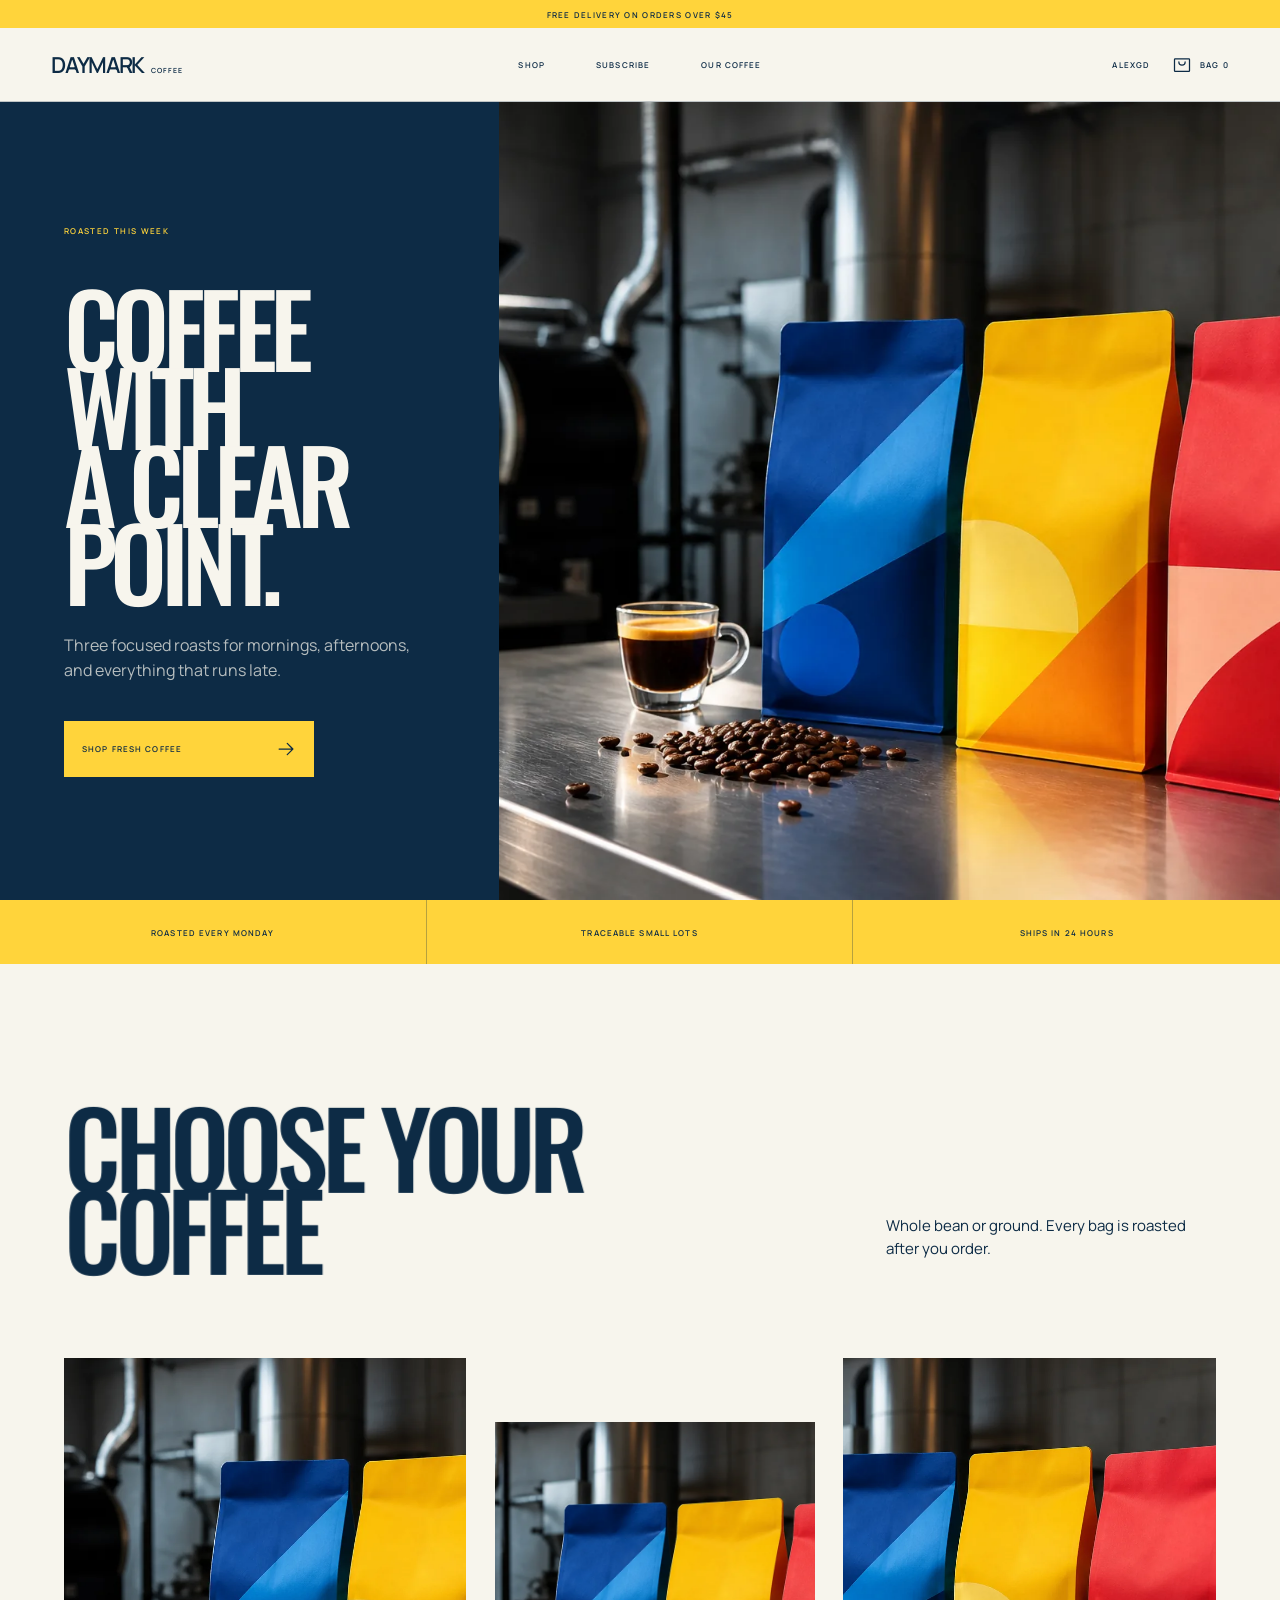
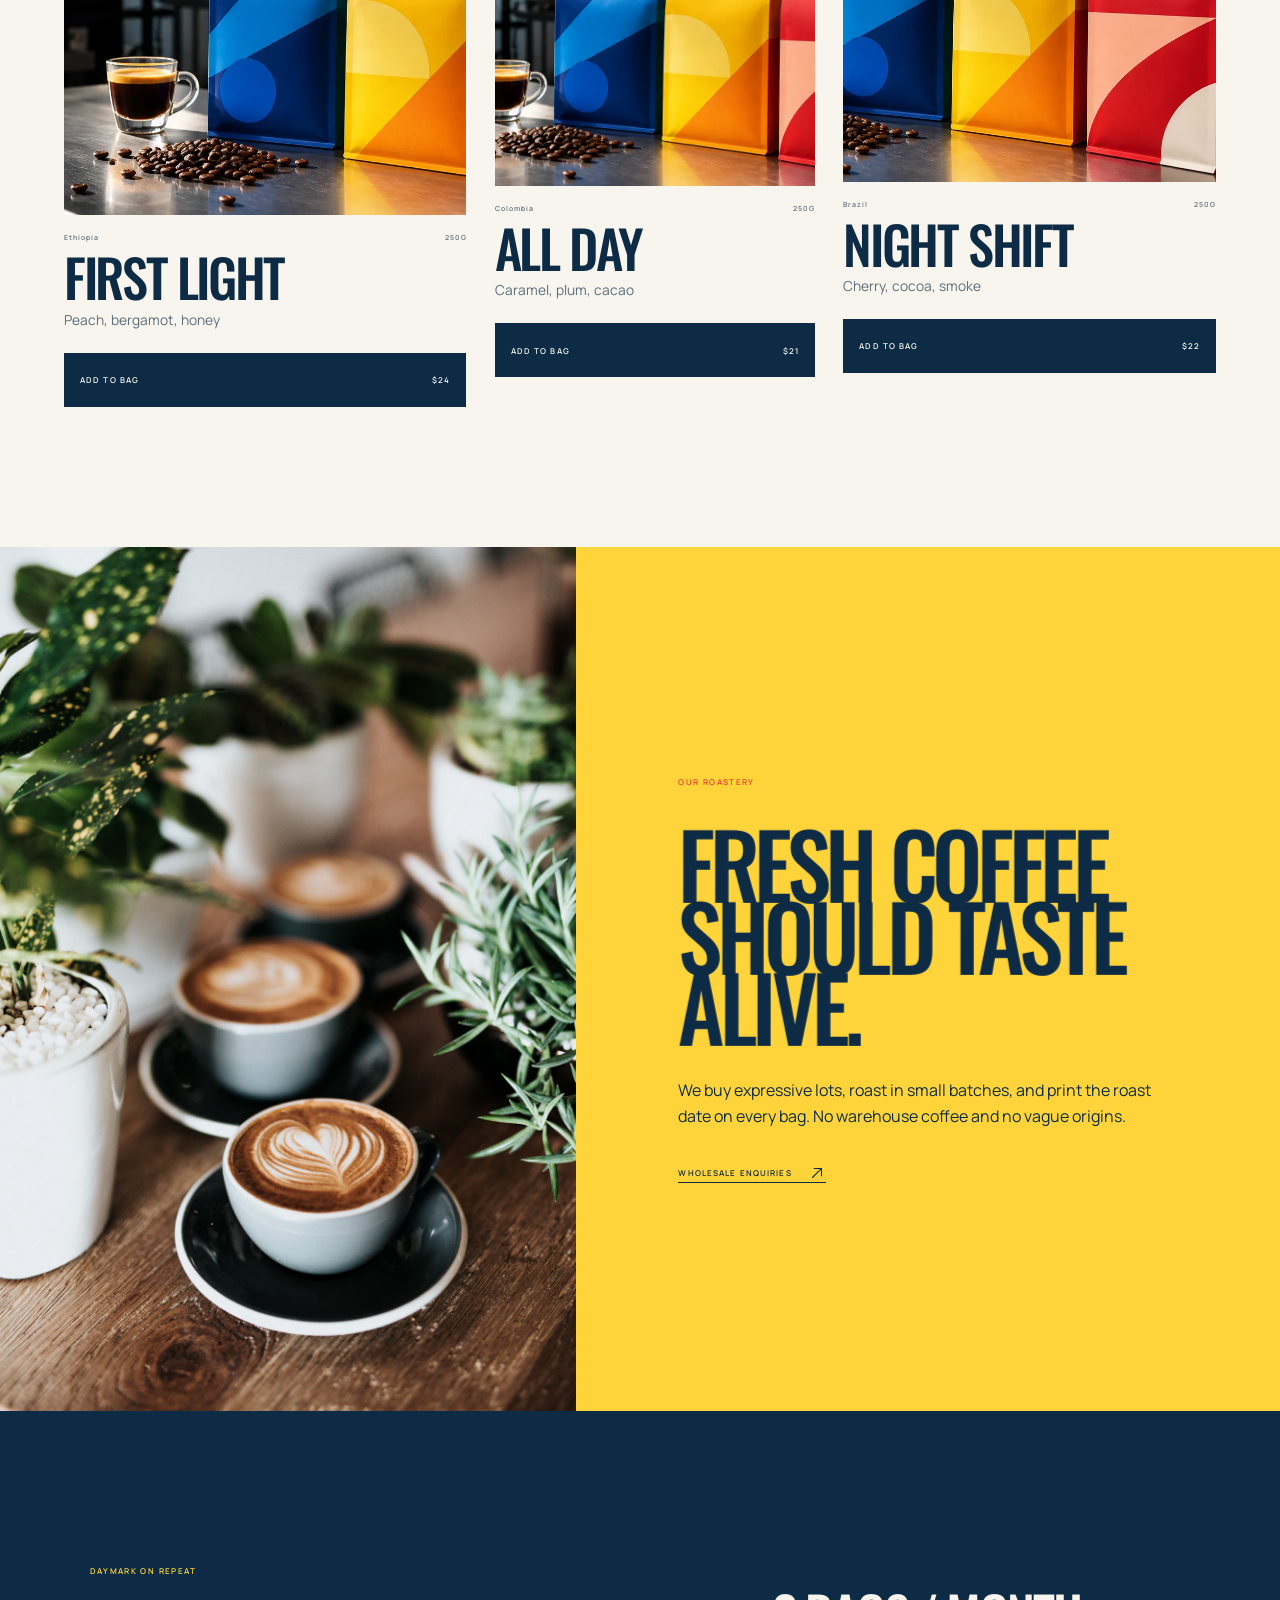
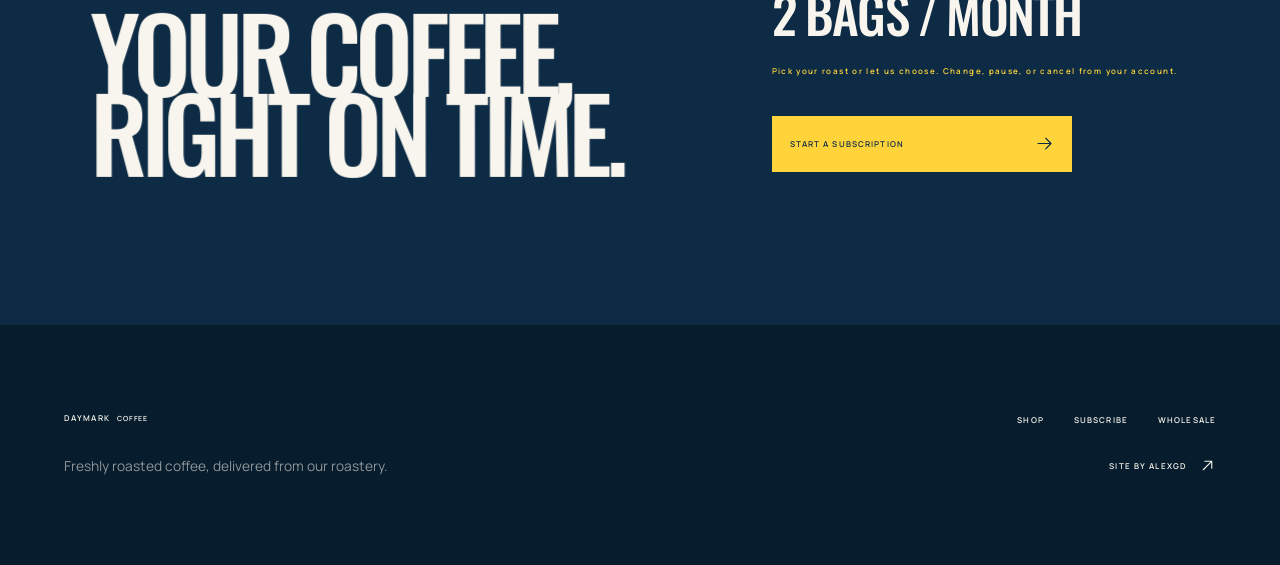
==== commit 0663d457: "Publish approval-first payment flow" ====
--- a/concepts/index.html
+++ b/concepts/index.html
@@ -27,8 +27,8 @@
     <meta name="twitter:description" content="A complete, high-energy specialty coffee website concept designed by AlexGD." />
     <meta name="twitter:image" content="https://alexden09-boop.github.io/og.png" />
     <title>Coffee Website Concept | AlexGD</title>
-    <script type="module" crossorigin src="/assets/index-CwIRMgr2.js"></script>
-    <link rel="stylesheet" crossorigin href="/assets/index-DtNYpZ_f.css">
+    <script type="module" crossorigin src="/assets/index-CxvtiZFn.js"></script>
+    <link rel="stylesheet" crossorigin href="/assets/index-DfFWCVv_.css">
   </head>
   <body>
     <div id="root"></div>
--- a/assets/index-DfFWCVv_.css
+++ b/assets/index-DfFWCVv_.css
@@ -0,0 +1 @@
+@font-face{font-family:Manrope;src:url(/fonts/manrope-400.ttf) format("truetype");font-weight:400;font-style:normal;font-display:swap}@font-face{font-family:Manrope;src:url(/fonts/manrope-600.ttf) format("truetype");font-weight:600;font-style:normal;font-display:swap}@font-face{font-family:Oswald;src:url(/fonts/oswald-500.ttf) format("truetype");font-weight:500;font-style:normal;font-display:swap}@font-face{font-family:Prata;src:url(/fonts/prata-400.ttf) format("truetype");font-weight:400;font-style:normal;font-display:swap}:root{color:#eeeae2;background:#070b0e;font-family:Manrope,Arial,sans-serif;font-synthesis:none;--red: #e54a39;--red-deep: #741a13;--ink: #070b0e;--ink-raised: #0d1419;--navy: #0a1822;--paper: #eeeae2;--muted: #98958e;--line: rgba(238, 234, 226, .16);--display: "Oswald", "Arial Narrow", sans-serif;--serif: "Prata", Georgia, serif;--page-pad: clamp(24px, 4vw, 72px);--ease-enter: cubic-bezier(.22, 1, .36, 1);--ease-move: cubic-bezier(.32, .72, 0, 1);--ease-cut: cubic-bezier(.16, 1, .3, 1);--ease-mount: cubic-bezier(.22, .78, .18, 1);--ease-impact: cubic-bezier(.18, .92, .2, 1.08)}*{box-sizing:border-box}html{color-scheme:dark;background:var(--ink);overflow-x:clip}body{margin:0;min-width:0;min-height:100dvh;background:var(--ink);color:var(--paper);overflow-x:clip;-webkit-font-smoothing:antialiased}button,input,textarea{font:inherit}button,a{color:inherit}button{border:0;cursor:pointer}img{display:block;max-width:100%}::selection{color:var(--paper);background:var(--red)}.section-shell{width:min(100%,1600px);margin:0 auto;padding-inline:var(--page-pad)}main{position:relative;isolation:isolate}.scroll-counter{font-variant-numeric:tabular-nums lining-nums}.scroll-route{position:absolute;z-index:42;inset:0 auto auto 0;overflow:hidden;pointer-events:none;contain:layout paint style}.scroll-route__map{position:absolute;top:0;right:0;bottom:0;left:0;overflow:visible}.scroll-route__rail,.scroll-route__progress{vector-effect:non-scaling-stroke;stroke-linecap:round;stroke-linejoin:round}.scroll-route__rail{stroke:var(--red);stroke-width:1;stroke-dasharray:2 11;opacity:.16}.scroll-route__progress{stroke:var(--red);stroke-width:3}.scroll-route.is-tracing .route-head{will-change:transform}.route-node{position:absolute;display:flex;align-items:center;gap:10px;color:var(--red);opacity:.24;transform:translate3d(-5px,-50%,0) scale(.84);transform-origin:0 50%;transition:opacity .18s var(--ease-enter),transform .26s var(--ease-move)}.route-node--right{flex-direction:row-reverse;transform:translate3d(calc(-100% + 5px),-50%,0) scale(.84);transform-origin:100% 50%}.route-node i{flex:0 0 7px;width:7px;height:7px;background:var(--ink);border:1.5px solid var(--red);border-radius:50%;box-shadow:0 0 0 4px #e54a3914}.route-node b{padding:5px 7px;color:#ff705d;background:#070b0ec7;border:1px solid rgba(229,74,57,.32);font:500 7px/1 var(--display);letter-spacing:.15em;white-space:nowrap}.route-node.is-passed{opacity:.72;transform:translate3d(0,-50%,0) scale(1)}.route-node--right.is-passed{transform:translate3d(-100%,-50%,0) scale(1)}.route-node.is-current{opacity:1}.route-node.is-current i{background:var(--red);box-shadow:0 0 0 7px #e54a3921}.route-head{position:absolute;width:24px;height:24px;transform-origin:50% 50%}.route-head__shape,.route-head>b,.route-head>em{position:absolute;display:block;left:50%;top:50%}.route-head__shape{opacity:0;transform:translate3d(-50%,-50%,0) scale(.72);transition:opacity .16s var(--ease-enter),transform .24s var(--ease-move)}.route-head__shape--trace{width:8px;height:8px;background:#ff6a55;border:1px solid #ff9b8d;border-radius:50%;box-shadow:0 0 0 5px #e54a392e;opacity:1;transform:translate3d(-50%,-50%,0) scale(1)}.route-head__shape--graph{width:12px;height:12px;background:var(--ink);border:1.5px solid var(--red);border-radius:50%}.route-head__shape--frame{width:11px;height:11px;background:transparent;border:1.5px solid #ff6a55;transform:translate3d(-50%,-50%,0) rotate(45deg) scale(.72);box-shadow:0 0 0 4px #e54a3921}.route-head__shape--data{width:13px;height:3px;background:#ff6a55;box-shadow:-7px 0 #ff6a557a,-14px 0 #ff6a5533}.route-head__shape--logic{width:8px;height:8px;background:var(--red);border:1px solid var(--paper);border-radius:50%;box-shadow:0 0 0 3px var(--ink),0 0 0 6px #e54a3966}.route-head__shape--arrow{width:15px;height:12px;background:#ff6a55;clip-path:polygon(0 0,100% 50%,0 100%,25% 50%)}.route-head>b,.route-head>em{width:22px;height:1px;background:#ff705d8f;opacity:0;transition:opacity .18s var(--ease-enter),transform .24s var(--ease-move)}.route-head>b{transform:translate3d(-50%,-50%,0)}.route-head>em{transform:translate3d(-50%,-50%,0) rotate(90deg)}.scroll-route:not([data-mode=trace]) .route-head__shape--trace{opacity:0;transform:translate3d(-50%,-50%,0) scale(.72)}.scroll-route[data-mode=graph] .route-head__shape--graph,.scroll-route[data-mode=frame] .route-head__shape--frame,.scroll-route[data-mode=data] .route-head__shape--data,.scroll-route[data-mode=logic] .route-head__shape--logic,.scroll-route[data-mode=arrow] .route-head__shape--arrow{opacity:1;transform:translate3d(-50%,-50%,0) scale(1)}.scroll-route[data-mode=frame] .route-head__shape--frame{transform:translate3d(-50%,-50%,0) rotate(45deg) scale(1)}.scroll-route[data-mode=graph] .route-head>b,.scroll-route[data-mode=graph] .route-head>em{opacity:1}.skip-link{position:fixed;z-index:300;top:10px;left:12px;padding:10px 14px;color:var(--ink);background:var(--paper);transform:translateY(-160%)}.skip-link:focus{transform:translateY(0)}#about,#projects,#process,#contact{scroll-margin-top:64px}.project-transition{position:fixed;z-index:240;top:0;right:0;bottom:0;left:0;visibility:hidden;pointer-events:none;display:grid;grid-template-columns:auto minmax(0,1fr);align-items:end;gap:clamp(28px,6vw,100px);padding:clamp(28px,6vw,96px);color:var(--paper);background:var(--red);transform:translate3d(0,101%,0);transition:transform .36s var(--ease-move),visibility 0s linear .36s}.project-transition.is-active{visibility:visible;pointer-events:auto;transform:translateZ(0);transition:transform .36s var(--ease-move),visibility 0s}.project-transition>span{font:500 clamp(8rem,21vw,22rem)/.7 var(--display);letter-spacing:-.08em;opacity:.34}.project-transition>div{min-width:0;padding-bottom:clamp(6px,1vw,14px);opacity:0;transform:translate3d(0,24px,0);transition:opacity .18s var(--ease-cut),transform .24s var(--ease-cut)}.project-transition.is-active>div{opacity:1;transform:translateZ(0);transition-delay:.11s}.project-transition small{display:block;margin-bottom:clamp(14px,2vw,28px);color:var(--ink);font-size:9px;font-weight:600;letter-spacing:.18em}.project-transition strong{display:block;font:500 clamp(4rem,10vw,10rem)/.82 var(--display);letter-spacing:-.055em;overflow-wrap:anywhere}.site-header{position:fixed;z-index:100;inset:0 0 auto;height:64px;display:grid;grid-template-columns:1fr auto;align-items:center;padding-inline:var(--page-pad);background:#070b0ef0;border-bottom:1px solid var(--line)}.site-mark{justify-self:start;display:flex;align-items:baseline;gap:12px;padding:10px 0;background:transparent}.site-mark strong{font:500 24px/1 var(--display);letter-spacing:-.04em}.site-mark span{color:var(--muted);font-size:9px;letter-spacing:.18em}.site-header nav{display:flex;align-items:center;gap:clamp(22px,3vw,46px)}.site-header nav button{position:relative;display:inline-flex;align-items:center;gap:8px;padding:13px 0 11px;background:transparent;font-size:10px;font-weight:600;letter-spacing:.14em}.site-header nav button span{color:var(--red);font-size:8px}.site-header nav button:after{content:"";position:absolute;inset:auto 0 6px;height:1px;background:var(--red);transform:scaleX(0);transform-origin:0 50%;transition:transform .16s var(--ease-enter)}.menu-button{display:none;width:44px;height:44px;place-items:center;background:transparent;border:1px solid var(--line)}.hero-cover{position:relative;min-height:100dvh;padding-top:64px;display:grid;grid-template-columns:53% 47%;overflow:hidden;isolation:isolate;background:var(--ink)}.hero-cover:after{content:"";position:absolute;z-index:20;top:64px;right:0;bottom:0;left:0;pointer-events:none;opacity:.045;background:url(/assets/editorial-grain.webp) 0 0 / 360px 360px}.hero-opening{display:none}.hero-poster,.hero-case{position:relative;min-height:calc(100dvh - 64px);overflow:hidden}.hero-poster{isolation:isolate;display:grid;grid-template-rows:1fr;background:var(--red-deep)}.hero-poster__field{position:absolute;z-index:0;top:0;right:0;bottom:0;left:0;overflow:hidden;pointer-events:none;background:linear-gradient(90deg,rgba(238,234,226,.055) 1px,transparent 1px) 0 0 / 12.5% 100%,linear-gradient(rgba(238,234,226,.045) 1px,transparent 1px) 0 0 / 100% 12.5%,linear-gradient(126deg,transparent 0 53%,rgba(7,11,14,.12) 53.1% 69%,transparent 69.1%),radial-gradient(circle at 78% 38%,rgba(238,234,226,.08),transparent 34%),linear-gradient(135deg,#6d1711,#a32c20 48%,#741a13);transform-origin:70% 46%}.hero-poster__field:before{content:"";position:absolute;top:13%;right:-18%;width:min(64vw,720px);aspect-ratio:1;border:1px solid rgba(238,234,226,.2);border-radius:50%;box-shadow:0 0 0 clamp(34px,4vw,70px) #eeeae209,0 0 0 clamp(82px,9vw,150px) #070b0e0e}.hero-poster__field:after{content:"";position:absolute;left:7%;right:7%;bottom:8%;height:1px;background:#eeeae257;box-shadow:0 -7px #eeeae20f}.hero-field__orbit{position:absolute;top:28%;right:15%;width:clamp(92px,14vw,210px);aspect-ratio:1;border:1px solid rgba(238,234,226,.26);border-radius:50%}.hero-field__orbit:before,.hero-field__orbit:after{content:"";position:absolute;left:50%;top:50%;background:#eeeae257;transform:translate3d(-50%,-50%,0)}.hero-field__orbit:before{width:calc(100% + 42px);height:1px}.hero-field__orbit:after{width:1px;height:calc(100% + 42px)}.hero-field__axis{position:absolute;top:-8%;right:31%;width:1px;height:116%;background:#eeeae229;transform:rotate(24deg);transform-origin:50% 50%}.hero-field__axis:after{content:"";position:absolute;top:19%;left:-4px;width:9px;height:9px;background:var(--paper);border-radius:50%;box-shadow:0 0 0 6px #eeeae214}.hero-field__code{position:absolute;top:8%;right:4%;color:#eeeae294;font:500 7px/1 var(--display);letter-spacing:.24em;writing-mode:vertical-rl}.hero-poster__content{position:relative;z-index:3;grid-row:1;align-self:center;width:100%;padding:clamp(28px,5vh,58px) clamp(24px,3vw,48px) clamp(30px,5vh,58px) var(--page-pad)}.hero-kicker{margin:0 0 clamp(12px,1.8vh,20px);font-size:10px;font-weight:600;letter-spacing:.18em}.hero-trace{display:block;width:min(190px,42%);height:2px;margin-bottom:clamp(18px,2.5vh,27px);background:var(--paper);transform-origin:0 50%}.hero-poster h1{margin:0;font:500 clamp(4.25rem,min(8.2vw,12.5vh),7.8rem)/.84 var(--display);letter-spacing:-.052em;text-transform:uppercase}.hero-title-line{display:block;overflow:hidden}.hero-title-line>span{display:block;white-space:nowrap}.hero-lead{max-width:480px;margin:clamp(24px,3.4vh,38px) 0 0;font:clamp(1.15rem,1.65vw,1.7rem)/1.34 var(--serif);letter-spacing:-.02em}.hero-actions{display:flex;align-items:center;gap:24px;margin-top:clamp(24px,3.6vh,40px)}.primary-action,.secondary-action{min-height:50px;white-space:nowrap;transition:transform .14s var(--ease-impact)}.primary-action{position:relative;isolation:isolate;min-width:196px;display:inline-flex;align-items:center;justify-content:space-between;gap:24px;padding:0 16px;overflow:hidden;color:var(--paper);background:#480f0a47;border:1px solid rgba(238,234,226,.72);font-size:11px;transition:color .18s var(--ease-enter),border-color .18s var(--ease-enter),transform .14s var(--ease-impact)}.primary-action:before{content:"";position:absolute;z-index:-1;top:0;right:0;bottom:0;left:0;background:var(--paper);transform:translate3d(0,102%,0);transition:transform .24s var(--ease-move)}.action-label{position:relative;z-index:1}.action-arrow{position:relative;z-index:1;width:21px;height:21px;overflow:hidden}.action-arrow>span{display:flex;width:42px;transform:translateZ(0);transition:transform .23s var(--ease-move)}.action-arrow svg{flex:0 0 21px}.secondary-action{position:relative;display:inline-flex;align-items:center;gap:9px;padding:0;background:transparent;border-bottom:1px solid rgba(238,234,226,.28);font-size:11px}.secondary-action:after{content:"";position:absolute;inset:auto 0 -1px;height:1px;background:var(--paper);transform:scaleX(.22);transform-origin:0 50%;transition:transform .24s var(--ease-move)}.secondary-action svg{opacity:.72;transform:translate3d(-4px,0,0);transition:opacity .18s var(--ease-enter),transform .23s var(--ease-move)}.primary-action:active:not(:focus-visible),.secondary-action:active:not(:focus-visible){transform:scale(.98);transition-duration:.14s}.hero-case{height:calc(100dvh - 64px);display:grid;grid-template-rows:minmax(0,20%) minmax(0,27%) minmax(0,53%);background:var(--navy);perspective:1600px}.hero-film{position:relative;z-index:1;grid-row:1;align-self:stretch;min-height:0;margin:0 4% 0 9%;display:grid;grid-template-columns:repeat(3,1fr);gap:8px;padding:11px 10px;background:#11171b;border-block:9px solid #11171b;transform:rotate(.8deg)}.hero-film span{position:relative;overflow:hidden;background:linear-gradient(90deg,transparent 49.5%,rgba(238,234,226,.16) 49.5% 50.5%,transparent 50.5%),linear-gradient(transparent 49.5%,rgba(238,234,226,.12) 49.5% 50.5%,transparent 50.5%),linear-gradient(135deg,#1b2730,#0b1116);border:1px solid rgba(238,234,226,.13)}.hero-film span:before{content:attr(data-frame);position:absolute;z-index:2;left:9px;bottom:8px;color:#eeeae29e;font:500 7px/1 var(--display);letter-spacing:.18em}.hero-film span:after{content:"";position:absolute;top:18%;right:12%;width:44%;height:52%;border:1px solid rgba(229,74,57,.62);transform:skew(-12deg)}.hero-film span:nth-child(2){background-position:18px 0,0 12px,0 0}.hero-film span:nth-child(2):after{inset:22% 21% auto auto;width:34%;height:34%;border-radius:50%;transform:none;box-shadow:0 0 0 12px #e54a3914}.hero-film span:nth-child(3){background-position:-12px 0,0 -9px,0 0}.hero-film span:nth-child(3):after{top:16%;right:15%;width:12%;height:62%;border-width:0 1px;transform:rotate(28deg)}.hero-case__heading{position:relative;z-index:3;grid-row:2;align-self:center;min-height:0;margin:0 6% 0 8%;display:grid;grid-template-columns:.78fr 1.22fr;align-items:center;gap:clamp(16px,1.8vw,24px)}.hero-case__heading strong{color:var(--red);font:500 clamp(7rem,min(14vw,24vh),14rem)/.82 var(--display);letter-spacing:-.07em}.hero-case__copy{min-width:0;align-self:center}.hero-case__heading h2{margin:0;font:clamp(1.9rem,min(3.65vw,6vh),4.1rem)/1.01 var(--serif);letter-spacing:-.035em}.hero-case__meta{max-width:100%;margin:clamp(8px,1.4vh,14px) 0 0;color:var(--red);font-size:8px;font-weight:600;line-height:1.35;letter-spacing:.08em}.hero-dashboard{position:relative;z-index:3;grid-row:3;align-self:stretch;min-height:0;margin:0 5% 4.5% 9%;padding:2.8%;overflow:hidden;background:#0d2438f0;border:1px solid rgba(238,234,226,.13)}.hero-dashboard img{width:100%;height:100%;object-fit:contain;object-position:center;transition:transform .15s var(--ease-enter)}.hero-film-code{position:absolute;z-index:5;inset:2% 1.5% 2% auto;display:flex;flex-direction:column;align-items:center;justify-content:space-between;color:var(--muted);font:8px/1 var(--display);letter-spacing:.18em}.hero-film-code span{writing-mode:vertical-rl}.hero-person{position:absolute;z-index:7;inset:64px auto 0 30%;width:31%;pointer-events:none;overflow:hidden}.hero-person img{position:absolute;left:50%;bottom:-34%;height:112%;width:auto;max-width:none;transform:translate(-50%)}.hero-seam{position:absolute;z-index:8;top:58px;bottom:-2%;left:50.4%;width:clamp(54px,6vw,96px);height:calc(100% - 50px);object-fit:cover;opacity:.46;pointer-events:none}.hero-cover--without-portrait .hero-poster__content{width:100%}.experience{position:relative;padding:clamp(110px,12vw,185px) 0 clamp(82px,8vw,126px);background:var(--ink-raised);border-bottom:1px solid var(--line);overflow:hidden}.experience__heading h2,.proof__heading h2,.footer-title h2{margin:0;font:500 clamp(4.5rem,9.2vw,9.3rem)/.82 var(--display);letter-spacing:-.055em}.experience__heading h2 span,.proof__heading h2 span,.footer-line--accent{color:var(--red)}.experience__body{display:grid;grid-template-columns:repeat(12,1fr);gap:20px;align-items:end;margin-top:clamp(65px,8vw,120px)}.experience__number{grid-column:1 / span 5;display:grid;align-content:end;min-height:300px;border-bottom:1px solid var(--line)}.experience__number strong{color:var(--red);font:500 clamp(10rem,21vw,21rem)/.7 var(--display);letter-spacing:-.08em}.experience__number span{padding:22px 0 25px;color:var(--muted);font-size:10px;letter-spacing:.2em}.experience__story{grid-column:7 / span 6;align-self:stretch;display:flex;flex-direction:column;justify-content:space-between;border-top:1px solid var(--line);border-bottom:1px solid var(--line);padding:clamp(30px,4vw,62px) 0 25px}.experience__story>p{max-width:650px;margin:0;font:clamp(1.55rem,2.55vw,2.8rem)/1.32 var(--serif);letter-spacing:-.025em}.experience__facts{display:grid;grid-template-columns:repeat(2,minmax(0,1fr));gap:34px;margin-top:60px}.experience__facts article{display:grid;grid-template-columns:auto 1fr;align-items:end;gap:18px}.experience__facts strong{color:var(--red);font:500 clamp(3.6rem,5.5vw,6rem)/.8 var(--display)}.experience__facts span{max-width:150px;color:var(--muted);font-size:12px;line-height:1.45}.experience__axis{display:grid;grid-template-columns:auto minmax(0,1fr) auto;align-items:center;gap:18px;margin:clamp(45px,5vw,76px) 0 0;color:var(--red);font:500 9px/1 var(--display);letter-spacing:.18em}.experience__axis i{display:block;height:2px;background:var(--red);transform-origin:0 50%}.work-archive{padding:clamp(100px,10vw,155px) 0;background:var(--ink);overflow:hidden}.concept-entry{border-top:1px solid var(--line)}.concept-entry__heading{display:grid;grid-template-columns:minmax(160px,.55fr) minmax(0,1.45fr);align-items:end;gap:18px clamp(28px,5vw,90px);padding-top:clamp(25px,2.7vw,42px)}.concept-entry__heading>p{align-self:start;margin:8px 0 0;color:var(--red);font-size:9px;font-weight:600;letter-spacing:.18em}.concept-entry__heading h2{margin:0;font:500 clamp(3rem,5vw,5.4rem)/.86 var(--display);letter-spacing:-.05em}.concept-entry__heading>span{grid-column:2;max-width:560px;color:var(--muted);font-size:13px;line-height:1.55}.concept-entry__choices{display:grid;grid-template-columns:1.12fr .86fr 1.02fr;margin-top:clamp(34px,4vw,58px);border-block:1px solid var(--line)}.concept-entry__choices button{position:relative;isolation:isolate;min-width:0;min-height:clamp(118px,10vw,158px);display:grid;grid-template-columns:auto minmax(0,1fr) auto;align-items:center;gap:clamp(14px,2vw,30px);padding:20px clamp(16px,2vw,30px);color:var(--paper);background:transparent;border-right:1px solid var(--line);overflow:hidden;text-align:left}.concept-entry__choices button:last-child{border-right:0}.concept-entry__choices button:before{content:"";position:absolute;z-index:-1;top:0;right:0;bottom:0;left:0;background:var(--red);transform:translate3d(0,101%,0);transition:transform .24s var(--ease-move)}.concept-entry__choices button>span{color:var(--red);font:500 12px/1 var(--display);letter-spacing:.08em;transition:color .16s var(--ease-enter)}.concept-entry__choices strong{min-width:0;font:500 clamp(2rem,3.2vw,3.4rem)/.92 var(--display);letter-spacing:-.04em}.concept-entry__choices svg{color:var(--red);transition:color .16s var(--ease-enter),transform .18s var(--ease-move)}.concept-entry__choices button:active:not(:focus-visible){transform:scale(.985)}.discipline-line{margin-top:clamp(20px,2.2vw,34px);padding-block:clamp(18px,2vw,28px);border-block:1px solid var(--line);overflow:hidden}.discipline-line__track{display:flex;align-items:center;justify-content:space-between;gap:clamp(22px,3vw,52px);min-width:max-content}.discipline-line span{display:inline-flex;align-items:center;gap:clamp(22px,3vw,52px);color:var(--paper);font:500 clamp(.86rem,1.3vw,1.2rem)/1 var(--display);letter-spacing:.05em;white-space:nowrap}.discipline-line svg{width:20px;height:20px;color:var(--red)}.live-heading{margin-top:clamp(105px,11vw,170px);padding-top:clamp(30px,3vw,46px);border-top:1px solid var(--line)}.live-heading>p:first-child{margin:0 0 31px;color:var(--red);font-size:10px;font-weight:600;letter-spacing:.18em}.live-heading h2{margin:0;font:500 clamp(4.5rem,9.2vw,9.3rem)/.82 var(--display);letter-spacing:-.055em}.live-heading h2 span{color:var(--red)}.live-heading__lead{max-width:630px;margin:clamp(30px,3.5vw,52px) 0 0;color:#c2beb6;font:clamp(1.15rem,1.75vw,1.55rem)/1.5 var(--serif)}.live-sites{position:relative;display:grid;grid-template-columns:repeat(2,minmax(0,1fr));margin-top:clamp(58px,6vw,92px);border-top:1px solid var(--line);border-left:1px solid var(--line)}.project-data-bus{position:absolute;z-index:5;top:-35px;right:0;left:0;height:26px;display:grid;grid-template-columns:auto repeat(4,minmax(30px,1fr)) auto;align-items:center;gap:10px;color:var(--red);font:500 7px/1 var(--display);letter-spacing:.14em;pointer-events:none}.project-data-bus:before{content:"";position:absolute;z-index:-1;right:78px;left:74px;top:50%;height:1px;background:#e54a3957;transform:scaleX(0);transform-origin:0 50%}.project-data-bus i{justify-self:center;width:7px;height:7px;background:var(--ink);border:1px solid var(--red);border-radius:50%;opacity:.28;transform:scale(.7)}.project-data-bus span,.project-data-bus b{padding:4px 6px;background:var(--ink);font-weight:500;white-space:nowrap}.live-site{min-width:0}.live-site a{position:relative;min-height:clamp(240px,21vw,330px);display:grid;grid-template-columns:auto minmax(0,1fr);grid-template-rows:auto 1fr auto;gap:22px 26px;padding:clamp(24px,2.5vw,38px);border-right:1px solid var(--line);border-bottom:1px solid var(--line);overflow:hidden;text-decoration:none;transform-style:preserve-3d;backface-visibility:hidden}.live-site a:before{content:"";position:absolute;top:0;right:0;bottom:0;left:0;z-index:0;background:var(--red);transform:translate3d(0,102%,0);transition:transform .24s var(--ease-move)}.live-site a>*{position:relative;z-index:1}.live-site__index{color:var(--red);font:500 clamp(3.8rem,5vw,5.6rem)/.8 var(--display);letter-spacing:-.06em;transition:color .15s var(--ease-enter),transform .15s var(--ease-enter)}.live-site__copy{grid-column:2;grid-row:1 / span 2;align-self:end;min-width:0}.live-site__copy p{margin:0 0 16px;color:var(--red);font-size:8px;font-weight:600;line-height:1.4;letter-spacing:.14em;transition:color .22s var(--ease-enter)}.live-site__copy h3{margin:0;font:500 clamp(2.35rem,4vw,4.4rem)/.95 var(--display);letter-spacing:-.045em;overflow-wrap:anywhere}.live-site__copy span{display:block;max-width:410px;margin-top:19px;color:var(--muted);font-size:12px;line-height:1.55;transition:color .22s var(--ease-enter)}.live-site a>.live-site__echo{position:absolute;z-index:0;right:-.04em;bottom:-.2em;max-width:none;color:var(--paper);font:500 clamp(5.8rem,9vw,10rem)/.72 var(--display);letter-spacing:-.065em;white-space:nowrap;opacity:0;pointer-events:none;transform:translate3d(11%,18%,0);transition:opacity .18s var(--ease-enter),transform .28s var(--ease-move)}.live-site__action{grid-column:2;align-self:end;display:inline-flex;align-items:center;gap:9px;font-size:9px;font-weight:600;letter-spacing:.14em}.live-site__action svg{transition:transform .15s var(--ease-enter)}.proof{padding:clamp(110px,12vw,185px) 0;background:var(--ink-raised);overflow:hidden}.proof__heading>p{margin:0 0 31px;color:var(--red);font-size:10px;font-weight:600;letter-spacing:.18em}.proof__stats{display:grid;grid-template-columns:repeat(2,minmax(0,1fr));margin-top:clamp(78px,8vw,120px);border-top:1px solid var(--line);border-left:1px solid var(--line)}.proof-stat{position:relative;isolation:isolate;min-height:clamp(390px,38vw,560px);display:flex;flex-direction:column;justify-content:space-between;gap:50px;padding:clamp(28px,3vw,46px);border-right:1px solid var(--line);border-bottom:1px solid var(--line);overflow:hidden}.proof-stat:before{content:"";position:absolute;z-index:-1;top:0;right:0;bottom:0;left:0;background:var(--red);transform:translate3d(0,101%,0);transition:transform .36s var(--ease-move)}.proof-stat:after{content:"";position:absolute;top:0;right:0;width:34%;height:2px;background:var(--red);transform:scaleX(0);transform-origin:100% 50%;transition:transform .36s var(--ease-cut)}.proof-stat__value{min-width:0;display:flex;align-items:baseline;color:var(--red);font:500 clamp(7rem,13vw,13.5rem)/.72 var(--display);letter-spacing:-.075em;white-space:nowrap;transition:color .24s var(--ease-enter),transform .28s var(--ease-move)}.proof-stat__value>span{margin-right:.02em;font-size:.42em;letter-spacing:-.02em}.proof-stat__value>span:first-child{margin-right:.1em}.proof-stat__copy{display:grid;grid-template-columns:minmax(0,1fr) minmax(170px,.7fr);align-items:end;gap:24px;border-top:1px solid var(--line);padding-top:25px}.proof-stat__copy h3{max-width:360px;margin:0;font:500 clamp(1.8rem,3vw,3.4rem)/.92 var(--display);letter-spacing:-.035em}.proof-stat__copy p{max-width:260px;margin:0;color:var(--muted);font-size:12px;line-height:1.55}footer{min-height:100dvh;padding:clamp(110px,12vw,180px) 0 28px;background:var(--ink)}.footer-shell{min-height:calc(100dvh - clamp(138px,14vw,208px));display:grid;grid-template-columns:repeat(12,1fr);grid-template-rows:auto 1fr auto;gap:20px}.footer-title{grid-column:1 / span 12}.footer-title>p{margin:0 0 35px;color:var(--red);font-size:10px;font-weight:600;letter-spacing:.18em}.footer-title h2{font-size:clamp(5.4rem,11.5vw,11.8rem)}.footer-line{display:block;overflow:hidden}.footer-line__inner{display:block}.footer-action{grid-column:7 / span 6;align-self:center}.footer-action button{width:100%;display:grid;grid-template-columns:minmax(0,1fr) auto;align-items:center;gap:18px;padding:26px 0;color:var(--paper);background:transparent;border-block:1px solid var(--line);text-align:left;transition:transform .14s var(--ease-impact)}.footer-action button>span:first-child{min-width:0;font:500 clamp(2.4rem,4.8vw,5.2rem)/1 var(--display);letter-spacing:-.04em}.footer-arrow{width:clamp(36px,5vw,68px);aspect-ratio:1;overflow:hidden}.footer-arrow>span{display:flex;width:200%;height:100%;transform:translateZ(0);transition:transform .26s var(--ease-move)}.footer-arrow svg{flex:0 0 50%;width:50%;height:100%;color:var(--red)}.footer-action button:active:not(:focus-visible){transform:scale(.992);transition:transform .14s var(--ease-impact)}.footer-meta{grid-column:1 / span 12;align-self:end;display:flex;justify-content:space-between;padding-top:22px;color:var(--muted);border-top:1px solid var(--line);font-size:10px}.contact-backdrop{position:fixed;z-index:150;top:0;right:0;bottom:0;left:0;visibility:hidden;opacity:0;pointer-events:none;background:#000000b8;transition:opacity .12s var(--ease-enter),visibility 0s linear .12s}.contact-backdrop.is-open{visibility:visible;opacity:1;pointer-events:auto;transition:opacity .16s var(--ease-enter),visibility 0s}.contact-panel{position:fixed;z-index:160;inset:0 0 0 auto;width:min(640px,100%);padding:34px clamp(24px,5vw,60px);color:var(--paper);background:var(--ink-raised);border-left:1px solid var(--line);overflow-y:auto;overscroll-behavior:contain;visibility:hidden;pointer-events:none;transform:translate(100%);transition:transform .22s var(--ease-move),visibility 0s linear .22s}.contact-panel.is-open{visibility:visible;pointer-events:auto;transform:translate(0);transition:transform .28s var(--ease-move),visibility 0s}.contact-backdrop.is-instant-open,.contact-panel.is-instant-open,.contact-backdrop.is-instant-close,.contact-panel.is-instant-close{transition:none}.contact-panel .icon-button{float:right;width:44px;height:44px;display:grid;place-items:center;color:var(--paper);background:transparent;border:1px solid var(--line)}.contact-panel__meta{padding-top:72px;color:var(--red);font-size:10px;font-weight:600;letter-spacing:.18em}.contact-panel h2{margin:34px 0 60px;font:500 clamp(4rem,8vw,7rem)/.82 var(--display);letter-spacing:-.055em}.contact-panel form{display:grid;gap:29px}.contact-panel label{display:grid;gap:10px;color:#c6c2ba;font-size:11px;letter-spacing:.08em;text-transform:uppercase}.contact-panel input,.contact-panel textarea{width:100%;padding:12px 0;color:var(--paper);background:transparent;border:0;border-bottom:1px solid rgba(238,234,226,.42);border-radius:0;outline:0;font-size:18px;resize:vertical}.contact-panel input::placeholder,.contact-panel textarea::placeholder{color:#8f8b84}.contact-panel input:focus,.contact-panel textarea:focus{border-color:var(--red)}.contact-panel textarea{min-height:110px}.form-submit{min-height:58px;margin-top:18px;padding:0 18px;display:flex;align-items:center;justify-content:space-between;color:var(--paper);background:var(--red);transition:transform .14s var(--ease-impact)}.form-submit svg{transition:transform .22s var(--ease-move)}.form-submit:active:not(:focus-visible){transform:scale(.985);transition:transform .14s var(--ease-impact)}.success-state{max-width:440px;padding-top:42px;color:var(--red);border-top:1px solid var(--line)}.success-state p{color:#c6c2ba;font:1.25rem/1.55 var(--serif)}:focus-visible{outline:2px solid var(--red);outline-offset:4px}.hero-poster :focus-visible{outline-color:var(--paper);box-shadow:0 0 0 2px #070b0eb8}.reveal{opacity:1;transform:none}@media(prefers-reduced-motion:no-preference){.hero-opening{position:absolute;z-index:60;top:64px;right:0;bottom:0;left:0;display:block;pointer-events:none;overflow:hidden;animation:opening-layer 1.56s linear both}.hero-opening__panel{position:absolute;top:0;right:0;bottom:0;left:0}.hero-opening__panel--ink{background:var(--ink);transform-origin:100% 50%;animation:opening-ink 1.28s var(--ease-cut) .18s both}.hero-opening__panel--red{left:-14%;right:auto;width:13%;background:var(--red);transform:skew(-7deg) translate3d(-20vw,0,0);animation:opening-red 1.08s var(--ease-mount) .29s both}.hero-opening__signature{position:absolute;left:var(--page-pad);bottom:clamp(28px,5vw,76px);display:flex;align-items:center;gap:18px;color:var(--paper);font:500 clamp(3.4rem,7vw,7.2rem)/1 var(--display);letter-spacing:-.06em;animation:opening-signature .62s var(--ease-cut) 80ms both}.hero-opening__signature i{width:clamp(70px,12vw,180px);height:2px;background:var(--red);transform-origin:0 50%;animation:opening-rule .52s var(--ease-cut) .24s both}.hero-poster__field{transform-origin:50% 60%;animation:hero-still-in 1.25s var(--ease-mount) .51s both}.hero-kicker{animation:hero-copy-in .43s var(--ease-cut) .82s both}.hero-trace{animation:hero-rule-in .62s var(--ease-cut) .9s both}.hero-title-line>span{transform-origin:0 50%;animation:headline-cut .9s var(--ease-cut) both}.hero-title-line:nth-child(1)>span{animation-delay:.88s}.hero-title-line:nth-child(2)>span{animation-delay:.98s}.hero-lead{animation:hero-copy-in .58s var(--ease-cut) 1.13s both}.hero-actions{animation:hero-actions-in .42s var(--ease-cut) 1.25s both}.hero-film{animation:film-mount .9s var(--ease-mount) .65s both}.hero-film span{animation:film-frame-in .52s var(--ease-cut) both}.hero-film span:nth-child(1){animation-delay:.79s}.hero-film span:nth-child(2){animation-delay:.86s}.hero-film span:nth-child(3){animation-delay:.93s}.hero-case__heading strong{transform-origin:0 100%;animation:case-index-in .82s var(--ease-cut) .82s both}.hero-case__heading h2{animation:case-title-in .72s var(--ease-cut) .93s both}.hero-case__meta{animation:case-meta-in .46s var(--ease-cut) 1.07s both}.hero-dashboard{transform-origin:50% 100%;animation:dashboard-mount 1.02s var(--ease-mount) .98s both}.hero-dashboard img{animation:dashboard-settle 1.18s var(--ease-cut) 1.01s both}.hero-film-code{animation:case-code-in .52s var(--ease-cut) 1.18s both}.reveal{--reveal-x: 0px;--reveal-y: 26px;--reveal-scale: 1;opacity:0;transform:translate3d(var(--reveal-x),var(--reveal-y),0) scale(var(--reveal-scale));transition:opacity .4s var(--ease-cut),transform .7s var(--ease-cut);transition-delay:var(--reveal-delay, 0ms)}.reveal.is-visible{opacity:1;transform:translateZ(0) scale(1)}.experience__heading,.concept-entry,.live-heading,.proof__heading{--reveal-x: -30px;--reveal-y: 0px}.experience__number{--reveal-y: 0px;--reveal-scale: .94}.experience__story{--reveal-x: 30px;--reveal-y: 0px}.discipline-line.reveal{opacity:1;transform:none;transition:none}.discipline-line__track{opacity:0;transform:translate3d(-5%,0,0);transition:opacity .3s var(--ease-cut),transform .76s var(--ease-cut);transition-delay:var(--reveal-delay, 0ms)}.discipline-line.is-visible .discipline-line__track{opacity:1;transform:translateZ(0)}.live-site.reveal{opacity:1;transform:none;transition:none}.live-site a{opacity:0;clip-path:inset(0 0 100% 0);transform:translate3d(0,18px,0);transition:opacity .3s var(--ease-cut),clip-path .68s var(--ease-cut),transform .68s var(--ease-cut);transition-delay:var(--reveal-delay, 0ms)}.live-site.is-visible a{opacity:1;clip-path:inset(0 0 0 0);transform:translateZ(0)}.proof-stat.reveal{--reveal-y: 54px;--reveal-scale: .96}.footer-title.reveal{opacity:1;transform:none;transition:none}.footer-title>p{opacity:0;transform:translate3d(-18px,0,0);transition:opacity .36s var(--ease-cut),transform .56s var(--ease-cut);transition-delay:var(--reveal-delay, 0ms)}.footer-line__inner{opacity:0;transform:translate3d(0,108%,0) rotate(.6deg);transform-origin:0 100%;transition:opacity .3s var(--ease-cut),transform .8s var(--ease-cut)}.footer-line:nth-child(1) .footer-line__inner{transition-delay:calc(var(--reveal-delay, 0ms) + 30ms)}.footer-line:nth-child(2) .footer-line__inner{transition-delay:calc(var(--reveal-delay, 0ms) + 105ms)}.footer-title.is-visible>p{opacity:1;transform:translateZ(0)}.footer-title.is-visible .footer-line__inner{opacity:1;transform:translateZ(0) rotate(0)}.footer-action.reveal{opacity:1;transform:none;transition:none}.footer-action button{position:relative;border-block:0}.footer-action button:before,.footer-action button:after{content:"";position:absolute;right:0;left:0;height:1px;background:var(--line);transform:scaleX(0);transform-origin:0 50%;transition:transform .72s var(--ease-cut);transition-delay:var(--reveal-delay, 0ms)}.footer-action button:before{top:0}.footer-action button:after{bottom:0}.footer-action button>span:first-child{opacity:1;transform:translate3d(-10px,0,0);transition:transform .24s var(--ease-cut)}.footer-action .footer-arrow{opacity:1;transform:translate3d(-8px,8px,0) rotate(-4deg) scale(.96);transition:transform .24s var(--ease-cut)}.footer-action.is-visible button:before,.footer-action.is-visible button:after{transform:scaleX(1)}.footer-action.is-visible button>span:first-child,.footer-action.is-visible .footer-arrow{transform:translateZ(0) rotate(0) scale(1)}@supports (animation-timeline: view()){.experience{view-timeline-name:--experience-scene;view-timeline-axis:block}.experience__number.reveal{opacity:1;transform-origin:0 100%;animation:experience-number-scroll linear both;animation-timeline:--experience-scene;animation-range:entry 6% cover 48%}.experience__story.reveal{opacity:1;animation:experience-story-scroll linear both;animation-timeline:--experience-scene;animation-range:entry 12% cover 54%}.experience__axis i{animation:experience-axis-scroll linear both;animation-timeline:--experience-scene;animation-range:entry 20% cover 56%}.experience__axis>span{animation:experience-axis-labels linear both;animation-timeline:--experience-scene;animation-range:entry 26% cover 57%}.live-sites{view-timeline-name:--projects-scene;view-timeline-axis:block}.live-site:nth-of-type(odd) a{animation:project-panel-left linear both;animation-timeline:--projects-scene}.live-site:nth-of-type(2n) a{animation:project-panel-right linear both;animation-timeline:--projects-scene}.live-site:nth-of-type(1) a{animation-range:entry 3% cover 30%}.live-site:nth-of-type(2) a{animation-range:entry 11% cover 38%}.live-site:nth-of-type(3) a{animation-range:entry 28% cover 55%}.live-site:nth-of-type(4) a{animation-range:entry 36% cover 63%}.project-data-bus:before{animation:route-data-line linear both;animation-timeline:--projects-scene;animation-range:entry 0% cover 34%}.project-data-bus i{animation:route-data-node linear both;animation-timeline:--projects-scene}.project-data-bus i:nth-of-type(1){animation-range:entry 8% cover 23%}.project-data-bus i:nth-of-type(2){animation-range:entry 15% cover 30%}.project-data-bus i:nth-of-type(3){animation-range:entry 22% cover 37%}.project-data-bus i:nth-of-type(4){animation-range:entry 29% cover 44%}.proof{view-timeline-name:--proof-scene;view-timeline-axis:block}.proof-stat:first-child{animation:proof-card-left linear both;animation-timeline:--proof-scene;animation-range:entry 14% cover 48%}.proof-stat:last-child{animation:proof-card-right linear both;animation-timeline:--proof-scene;animation-range:entry 24% cover 58%}}@keyframes opening-layer{0%,94%{visibility:visible}to{visibility:hidden}}@keyframes opening-ink{0%,31%{transform:scaleX(1)}to{transform:scaleX(0)}}@keyframes opening-red{0%{transform:skew(-7deg) translate3d(-20vw,0,0)}to{transform:skew(-7deg) translate3d(132vw,0,0)}}@keyframes opening-signature{0%{opacity:0;transform:translate3d(-24px,0,0)}35%,70%{opacity:1;transform:translateZ(0)}to{opacity:0;transform:translate3d(18px,0,0)}}@keyframes opening-rule{0%{transform:scaleX(0)}to{transform:scaleX(1)}}@keyframes hero-still-in{0%{opacity:.55;transform:scale(1.055)}to{opacity:1;transform:scale(1)}}@keyframes hero-copy-in{0%{opacity:0;transform:translate3d(-14px,0,0)}to{opacity:1;transform:translateZ(0)}}@keyframes hero-rule-in{0%{opacity:0;transform:scaleX(0)}to{opacity:1;transform:scaleX(1)}}@keyframes hero-actions-in{0%{opacity:.58;transform:translate3d(0,8px,0)}to{opacity:1;transform:translateZ(0)}}@keyframes headline-cut{0%{opacity:0;transform:translate3d(0,112%,0) skew(-4deg)}76%{opacity:1;transform:translate3d(0,-3.5%,0) skew(.6deg)}to{opacity:1;transform:translateZ(0) skew(0)}}@keyframes film-mount{0%{opacity:0;transform:translate3d(28px,-20px,0) rotate(2.4deg) scale(.985)}to{opacity:1;transform:translateZ(0) rotate(.8deg) scale(1)}}@keyframes film-frame-in{0%{opacity:0;transform:translate3d(14px,0,0) scale(.98)}to{opacity:1;transform:translateZ(0) scale(1)}}@keyframes case-index-in{0%{opacity:0;transform:translate3d(0,26px,0) scale(.92)}to{opacity:1;transform:translateZ(0) scale(1)}}@keyframes case-title-in{0%{opacity:0;transform:translate3d(24px,0,0)}to{opacity:1;transform:translateZ(0)}}@keyframes case-meta-in{0%{opacity:0;transform:translate3d(16px,0,0)}to{opacity:1;transform:translateZ(0)}}@keyframes dashboard-mount{0%{opacity:0;transform:translate3d(0,58px,0) scale(.925) rotateX(9deg) rotateY(-4deg) rotate(-.5deg)}76%{opacity:1;transform:translate3d(0,-4px,0) scale(1.012) rotateX(-1deg) rotateY(.4deg) rotate(0)}to{opacity:1;transform:translateZ(0) scale(1) rotateX(0) rotateY(0) rotate(0)}}@keyframes dashboard-settle{0%{transform:scale(1.04)}to{transform:scale(1)}}@keyframes case-code-in{0%{opacity:0;transform:translate3d(0,12px,0)}to{opacity:1;transform:translateZ(0)}}@keyframes experience-number-scroll{0%{transform:translate3d(-5vw,10vh,0) scale(1.32)}72%{transform:translate3d(.6vw,-.6vh,0) scale(.985)}to{transform:translateZ(0) scale(1)}}@keyframes experience-story-scroll{0%{opacity:.08;transform:translate3d(13vw,0,0)}72%{opacity:1;transform:translate3d(-.7vw,0,0)}to{opacity:1;transform:translateZ(0)}}@keyframes experience-axis-scroll{0%{transform:scaleX(0)}to{transform:scaleX(1)}}@keyframes experience-axis-labels{0%{opacity:0;transform:translate3d(0,8px,0)}to{opacity:1;transform:translateZ(0)}}@keyframes route-data-line{0%{transform:scaleX(.001)}to{transform:scaleX(1)}}@keyframes route-data-node{0%{opacity:.2;transform:scale(.72)}72%{opacity:1;transform:scale(1.35)}to{opacity:1;transform:scale(1)}}@keyframes project-panel-left{0%{opacity:.08;clip-path:inset(0 100% 0 0);transform:translate3d(-9%,60px,0) rotateY(8deg) scale(.94)}76%{opacity:1;clip-path:inset(0 0 0 0);transform:translate3d(.7%,-4px,0) rotateY(-.7deg) scale(1.006)}to{opacity:1;clip-path:inset(0 0 0 0);transform:translateZ(0) rotateY(0) scale(1)}}@keyframes project-panel-right{0%{opacity:.08;clip-path:inset(0 0 0 100%);transform:translate3d(9%,60px,0) rotateY(-8deg) scale(.94)}76%{opacity:1;clip-path:inset(0 0 0 0);transform:translate3d(-.7%,-4px,0) rotateY(.7deg) scale(1.006)}to{opacity:1;clip-path:inset(0 0 0 0);transform:translateZ(0) rotateY(0) scale(1)}}@keyframes proof-card-left{0%{opacity:.08;transform:translate3d(-8%,94px,0) rotateX(13deg) rotateY(6deg) scale(.94)}78%{opacity:1;transform:translate3d(.6%,-5px,0) rotateX(-1deg) rotateY(-.5deg) scale(1.006)}to{opacity:1;transform:translateZ(0) rotateX(0) rotateY(0) scale(1)}}@keyframes proof-card-right{0%{opacity:.08;transform:translate3d(8%,94px,0) rotateX(13deg) rotateY(-6deg) scale(.94)}78%{opacity:1;transform:translate3d(-.6%,-5px,0) rotateX(-1deg) rotateY(.5deg) scale(1.006)}to{opacity:1;transform:translateZ(0) rotateX(0) rotateY(0) scale(1)}}}@media(hover:hover)and (pointer:fine){.primary-action:hover{color:var(--red);border-color:var(--paper)}.primary-action:hover:before{transform:translateZ(0)}.secondary-action:hover:after{transform:scaleX(1)}.secondary-action:hover svg{opacity:1;transform:translate3d(2px,0,0)}.site-header nav button:hover{color:var(--red)}.concept-entry__choices button:hover:before{transform:translateZ(0)}.concept-entry__choices button:hover>span,.concept-entry__choices button:hover svg{color:var(--ink)}.concept-entry__choices button:hover svg{transform:translate3d(4px,-4px,0)}.live-site a:hover:before{transform:translateZ(0)}.live-site a:hover .live-site__index{color:var(--paper);transform:translate3d(0,-5px,0)}.live-site a:hover .live-site__copy p{color:var(--ink)}.live-site a:hover .live-site__copy span{color:#eeeae2c7}.live-site a:hover .live-site__echo{opacity:.09;transform:translate3d(2%,18%,0)}.proof-stat:hover:before{transform:translateZ(0)}.proof-stat:hover:after{transform:scaleX(1)}.proof-stat:hover .proof-stat__value{color:var(--ink);transform:translate3d(7px,-4px,0)}.proof-stat:hover .proof-stat__copy{border-color:#070b0e38}.proof-stat:hover .proof-stat__copy p{color:#070b0eb3}.form-submit:hover svg{transform:translate3d(4px,-4px,0)}}@media(min-width:981px){.hero-cover{position:sticky;top:0}.experience,.work-archive,.proof,footer{position:relative;z-index:2}.experience{box-shadow:0 -26px 70px #0000004d}}@media(hover:hover)and (pointer:fine)and (prefers-reduced-motion:no-preference){.site-header nav button:hover:after{transform:scaleX(1)}.primary-action:hover .action-arrow>span{transform:translate3d(-21px,0,0)}.live-site a:hover .live-site__action svg{transform:translate3d(5px,-5px,0)}.hero-case:hover .hero-dashboard img{transform:scale(1.014)}.footer-action button:hover>span:first-child{transform:translate3d(7px,0,0)}.footer-action button:hover .footer-arrow>span{transform:translate3d(-50%,0,0)}}@media(min-width:981px)and (max-height:720px){.hero-poster__content{padding-top:clamp(20px,3vh,30px)}.hero-kicker{margin-bottom:12px}.hero-poster h1{font-size:clamp(4rem,min(7.2vw,15vh),6.7rem)}.hero-lead{max-width:420px;margin-top:16px;font-size:clamp(1.08rem,min(1.7vw,3.4vh),1.45rem)}.hero-actions{margin-top:14px}.hero-case{grid-template-rows:minmax(0,18%) minmax(0,29%) minmax(0,53%)}.hero-film{margin-inline:7% 3%;padding:7px 8px;border-block-width:6px}.hero-case__heading{margin-inline:7% 5%;grid-template-columns:.72fr 1.28fr;gap:clamp(14px,1.5vw,20px)}.hero-case__heading strong{font-size:clamp(6.7rem,min(11.5vw,22vh),9.5rem)}.hero-case__heading h2{font-size:clamp(1.75rem,min(2.9vw,5.3vh),2.8rem)}.hero-case__meta{margin-top:8px;font-size:7px}.hero-dashboard{margin:0 4% 3% 7%;padding:2.2%}}@media(max-width:980px){:root{--page-pad: 24px}.site-header{height:56px;grid-template-columns:1fr auto}.site-mark span{display:none}.site-header nav{position:fixed;z-index:-1;top:0;right:0;bottom:0;left:0;visibility:hidden;transform:translateY(-102%);display:grid;place-content:center start;gap:12px;padding:90px 24px 30px;background:var(--ink);transition:transform .18s var(--ease-move),visibility 0s linear .18s}.site-header nav.is-open{visibility:visible;transform:translateY(0);transition:transform .24s var(--ease-move),visibility 0s}.site-header nav.is-instant{transition:none}.site-header nav button{width:min(100%,520px);display:grid;grid-template-columns:42px 1fr;gap:16px;padding:18px 0;border-bottom:1px solid var(--line);font:500 clamp(2.7rem,8vw,4.2rem)/1 var(--display);text-align:left}.site-header nav button span{font:500 1rem/1 var(--display)}.menu-button{display:grid;z-index:2}#about,#projects,#process,#contact{scroll-margin-top:56px}.project-transition{grid-template-columns:1fr;align-content:end;gap:28px;padding:30px 22px 42px}.project-transition>span{font-size:8.5rem}.project-transition strong{font-size:clamp(3.2rem,15vw,5.2rem)}.hero-cover{min-height:auto;padding-top:56px;display:block;overflow:visible}.hero-cover:after{inset:56px 0 auto;height:760px}.hero-poster{min-height:760px}.hero-poster__content{width:100%;padding:34px 22px}.hero-poster h1{font-size:clamp(3.7rem,16.4vw,6.5rem)}.hero-lead{width:50%;max-width:205px;margin-top:24px;font-size:clamp(1.3rem,5.6vw,1.7rem)}.hero-actions{width:52%;align-items:flex-start;flex-direction:column;gap:8px;margin-top:25px}.primary-action{width:100%;min-width:0}.secondary-action{min-height:42px}.hero-person{inset:56px 0 auto 43%;width:57%;height:760px}.hero-person img{left:auto;right:-9%;bottom:-15%;height:78%;transform:none}.hero-seam{display:none}.hero-cover--without-portrait:after{height:680px}.hero-cover--without-portrait .hero-poster{min-height:clamp(540px,calc(100svh - 56px),680px)}.hero-cover--without-portrait .hero-poster h1{font-size:clamp(3.7rem,11vw,6.25rem)}.hero-cover--without-portrait .hero-lead{width:min(78%,370px);max-width:370px}.hero-cover--without-portrait .hero-actions{width:auto;max-width:390px;flex-direction:row;align-items:center}.hero-case{height:auto;display:block;min-height:clamp(500px,100vw,720px)}.hero-film{display:none}.hero-case__heading{position:absolute;top:30px;left:22px;right:22px;margin:0;grid-template-columns:92px 1fr;align-items:start;gap:18px}.hero-case__heading strong{font-size:7.2rem}.hero-case__copy{align-self:start}.hero-case__heading h2{margin-top:10px;font-size:clamp(1.7rem,7.3vw,2.3rem)}.hero-case__meta{max-width:100%;margin-top:11px;font-size:7px}.hero-dashboard{position:absolute;left:max(22px,calc((100% - 720px)/2));right:max(22px,calc((100% - 720px)/2));bottom:32px;height:auto;aspect-ratio:1568 / 1003;margin:0;padding:12px}.hero-dashboard img{object-fit:contain;object-position:center}.hero-film-code{right:4px}.experience__body{grid-template-columns:repeat(4,minmax(0,1fr));gap:14px}.experience__number{grid-column:1 / span 4;min-height:250px}.experience__story{grid-column:1 / span 4;margin-top:35px}.concept-entry__heading{grid-template-columns:1fr}.concept-entry__heading>span{grid-column:1}.concept-entry__choices{grid-template-columns:1fr 1fr 1fr}.proof-stat__copy{grid-template-columns:1fr;align-content:end}.footer-action{grid-column:1 / span 12}.route-node b{font-size:6px;letter-spacing:.11em}}@media(max-width:620px){:root{--page-pad: 20px}.hero-poster{min-height:720px}.hero-cover:after,.hero-person{height:720px}.hero-poster__content{padding-inline:20px}.hero-kicker{font-size:9px}.hero-poster h1{font-size:clamp(3.55rem,15.7vw,4.25rem);letter-spacing:-.06em}.hero-lead{width:51%;font-size:1.28rem}.hero-actions{width:51%}.primary-action{padding-inline:13px;font-size:10px;gap:10px}.secondary-action{font-size:10px}.hero-person{left:44%;width:56%}.hero-person img{right:-18%;bottom:-12%;height:74%}.hero-cover--without-portrait:after{height:620px}.hero-cover--without-portrait .hero-poster{min-height:clamp(520px,calc(100svh - 56px),620px)}.hero-cover--without-portrait .hero-poster h1{font-size:clamp(3.55rem,15.7vw,4.25rem)}.hero-cover--without-portrait .hero-lead{width:82%;max-width:300px}.hero-cover--without-portrait .hero-actions{width:100%;max-width:335px;flex-direction:row;align-items:center;gap:18px}.hero-cover--without-portrait .primary-action{width:auto;min-width:190px}.hero-case__heading{grid-template-columns:85px 1fr}.hero-case__heading strong{font-size:6.3rem}.hero-case__heading h2{font-size:1.75rem}.hero-case__meta{margin-top:8px}.experience,.work-archive,.proof{padding-top:92px}.experience__heading h2,.proof__heading h2,.footer-title h2{font-size:clamp(3.65rem,16.6vw,4.55rem)}.experience__body{margin-top:64px}.experience__number{min-height:210px}.experience__number strong{font-size:clamp(9rem,43vw,11rem)}.experience__story>p{font-size:1.45rem}.experience__facts{gap:18px}.experience__facts article{grid-template-columns:1fr;gap:12px;align-items:start}.experience__facts strong{font-size:3.8rem}.concept-entry__heading h2{font-size:clamp(3.05rem,14.2vw,4.2rem)}.concept-entry__heading>span{max-width:340px;font-size:12px}.concept-entry__choices{grid-template-columns:1fr}.concept-entry__choices button{min-height:94px;border-right:0;border-bottom:1px solid var(--line)}.concept-entry__choices button:last-child{border-bottom:0}.concept-entry__choices strong{font-size:clamp(2rem,10vw,2.7rem)}.live-sites{grid-template-columns:1fr}.project-data-bus{grid-template-columns:auto repeat(4,1fr) auto;gap:5px}.project-data-bus:before{right:63px;left:63px}.discipline-line{overflow-x:auto;scrollbar-width:none}.discipline-line::-webkit-scrollbar{display:none}.discipline-line__track{min-width:max-content;gap:9px}.discipline-line span{gap:9px;font-size:9px}.discipline-line svg{width:13px;height:13px}.live-heading{margin-top:92px}.live-heading h2{font-size:clamp(3.8rem,17vw,4.75rem)}.live-site a{min-height:225px;grid-template-columns:54px minmax(0,1fr);gap:14px;padding:24px 20px}.live-site__index{font-size:3.35rem}.live-site__copy h3{font-size:clamp(2.05rem,9.3vw,2.55rem)}.proof__stats{grid-template-columns:1fr;margin-top:65px}.proof-stat{min-height:390px}.proof-stat__value{font-size:clamp(6.5rem,32vw,9rem)}.proof-stat__copy{grid-template-columns:minmax(0,1fr) minmax(130px,.8fr)}footer{min-height:760px;padding-top:92px}.footer-shell{min-height:640px;grid-template-columns:repeat(4,1fr);grid-template-rows:auto 1fr auto;gap:14px}.footer-title{grid-column:1 / span 4}.footer-title>p{margin-bottom:28px}.footer-title h2{font-size:clamp(4rem,19vw,5.2rem)}.footer-action{grid-column:1 / span 4;align-self:center}.footer-action button{grid-template-columns:minmax(0,1fr) 44px;gap:10px;padding:22px 0}.footer-action button>span:first-child{font-size:clamp(2.55rem,12.5vw,3.35rem);white-space:normal}.footer-arrow{width:42px;max-width:100%}.footer-meta{grid-column:1 / span 4;flex-direction:column;gap:8px}.scroll-route__rail{opacity:.7}.scroll-route__progress{stroke-width:2.5}.route-node b{display:none}.route-node i{width:6px;height:6px;flex-basis:6px}.contact-panel h2{font-size:4rem}}@media(max-width:620px)and (prefers-reduced-motion:no-preference){.live-sites .live-site a,.proof__stats .proof-stat{animation:none;animation-timeline:auto}}@media(max-width:360px){.hero-poster h1,.hero-cover--without-portrait .hero-poster h1{font-size:3.3rem}.hero-lead,.hero-actions{width:55%}.hero-person{left:46%;width:54%}.hero-cover--without-portrait .hero-lead{width:100%;max-width:280px}.hero-cover--without-portrait .hero-actions{width:100%;max-width:175px;flex-direction:column;align-items:flex-start;gap:6px}.hero-cover--without-portrait .primary-action{min-width:175px}.action-arrow{display:none}.live-site a{grid-template-columns:1fr;grid-template-rows:auto 1fr auto;gap:24px}.live-site__copy{grid-column:1;grid-row:2}.live-site__action{grid-column:1}.footer-title h2{font-size:3.75rem}.footer-action button>span:first-child{font-size:2.4rem}}@media(prefers-reduced-motion:reduce){.scroll-route,.project-data-bus{display:none}.project-transition,.project-transition>div,.concept-entry__choices button,.concept-entry__choices button:before,.concept-entry__choices svg,.live-site a,.live-site a:before,.live-site__index,.live-site__copy p,.live-site__copy span,.live-site__echo,.live-site__action svg,.discipline-line__track,.proof-stat:before,.proof-stat:after,.proof-stat__value,.hero-dashboard img,.primary-action:before,.action-arrow>span,.secondary-action:after,.secondary-action svg,.footer-arrow>span,.form-submit svg{transition:none}.proof-stat:before,.proof-stat:after,.live-site__echo{display:none}.live-site a:before{display:none}.live-site a:hover .live-site__index,.live-site a:hover .live-site__copy p{color:var(--red);transform:none}.live-site a:hover .live-site__copy span{color:var(--muted)}.live-site a:hover .live-site__action svg{transform:none}.primary-action,.primary-action:active:not(:focus-visible){transform:none;transition:color .14s var(--ease-enter),background-color .14s var(--ease-enter)}.secondary-action,.secondary-action:active:not(:focus-visible){transform:none;transition:color .14s var(--ease-enter),border-color .14s var(--ease-enter)}.primary-action:hover{color:var(--paper);border-color:var(--paper)}.proof-stat:hover .proof-stat__value{transform:none}.footer-action button,.footer-action button:active:not(:focus-visible),.form-submit,.form-submit:active:not(:focus-visible){transform:none;transition:none}.primary-action:before{display:none}.action-arrow>span,.secondary-action svg,.footer-arrow>span,.form-submit svg{transform:none}.contact-panel{opacity:0;transform:none;transition:opacity .12s var(--ease-enter),visibility 0s linear .12s}.contact-panel.is-open{opacity:1;transform:none;transition:opacity .16s var(--ease-enter),visibility 0s}.contact-backdrop{transition:opacity .12s var(--ease-enter),visibility 0s linear .12s}.contact-backdrop.is-open{transition:opacity .16s var(--ease-enter),visibility 0s}.contact-backdrop.is-instant-open,.contact-panel.is-instant-open,.contact-backdrop.is-instant-close,.contact-panel.is-instant-close{transition:none}}@media(prefers-reduced-motion:reduce)and (max-width:980px){.site-header nav{opacity:0;transform:none;transition:opacity .12s var(--ease-enter),visibility 0s linear .12s}.site-header nav.is-open{opacity:1;transform:none;transition:opacity .16s var(--ease-enter),visibility 0s}.site-header nav.is-instant{transition:none}}:root{--poster-red: #d92a18}.site-header{height:68px;grid-template-columns:auto minmax(0,1fr);gap:clamp(32px,5vw,82px);color:var(--ink);background:var(--poster-red);border-bottom-color:color-mix(in srgb,var(--ink) 52%,transparent)}.site-mark{padding:8px 0}.site-mark strong{font-size:27px;letter-spacing:-.055em}.site-header nav{justify-self:end;gap:clamp(20px,2.4vw,40px)}.site-header nav button{min-height:42px;padding:0;color:var(--ink);font-size:9px;letter-spacing:.17em}.site-header nav button:after{inset:auto 0 5px;background:var(--ink)}.site-header nav .nav-project{min-width:226px;justify-content:space-between;gap:24px;padding:0 15px;border:1px solid color-mix(in srgb,var(--ink) 74%,transparent)}.site-header nav .nav-project:after{display:none}.site-header nav .nav-project span{color:inherit;font-size:inherit}.site-header nav .nav-project svg{transition:transform .22s var(--ease-move)}.menu-button{color:var(--ink);border-color:color-mix(in srgb,var(--ink) 72%,transparent)}.manifesto-hero{position:relative;z-index:0;min-height:100dvh;padding-top:68px;overflow:hidden;isolation:isolate;color:var(--paper);background:var(--poster-red)}.manifesto-hero:before,.manifesto-hero:after{content:"";position:absolute;z-index:8;top:68px;right:0;bottom:0;left:0;pointer-events:none}.manifesto-hero:before{background:var(--ink)}.manifesto-hero:after{z-index:9;right:auto;width:clamp(70px,10vw,170px);background:linear-gradient(90deg,transparent,rgba(238,234,226,.88) 42%,var(--poster-red) 43% 58%,transparent 100%);mix-blend-mode:screen}.manifesto-hero__surface{position:absolute;z-index:-1;top:68px;right:0;bottom:0;left:0;pointer-events:none;background:radial-gradient(circle at 82% 18%,rgba(238,234,226,.08),transparent 24%),linear-gradient(115deg,rgba(7,11,14,.035),transparent 32% 68%,rgba(7,11,14,.045))}.manifesto-hero__surface:after{content:"";position:absolute;top:0;right:0;bottom:0;left:0;opacity:.085;background:url(/assets/editorial-grain.webp) 0 0 / 360px 360px;mix-blend-mode:multiply}.manifesto-hero__inner{position:relative;width:min(100%,1800px);min-height:calc(100dvh - 68px);margin:0 auto;display:grid;grid-template-rows:minmax(0,1fr) auto;align-items:center;gap:clamp(28px,4vh,52px);padding:clamp(28px,4.2vh,52px) var(--page-pad) clamp(34px,5vh,62px)}.manifesto-hero h1{align-self:center;margin:0;color:var(--paper);font:500 clamp(5.4rem,min(11.6vw,20vh),13.5rem)/.83 var(--display);letter-spacing:-.065em;text-transform:uppercase}.manifesto-hero__line{display:block;width:max-content;max-width:100%}.manifesto-hero__line>span{display:block;white-space:nowrap}.manifesto-hero__line--second{margin-left:clamp(24px,7vw,112px)}.manifesto-hero__promise{position:absolute;z-index:3;top:clamp(32px,5.2vh,66px);right:var(--page-pad);width:min(25vw,340px);min-width:250px;margin:0;padding-top:17px;overflow:hidden;color:var(--ink);border-top:1px solid color-mix(in srgb,var(--ink) 74%,transparent);font:500 clamp(1.65rem,2.15vw,2.8rem)/.9 var(--display);letter-spacing:-.045em;text-align:right}.manifesto-hero__promise span{display:block}.manifesto-hero__promise:after{content:"";position:absolute;inset:-20% auto -20% 0;width:42%;pointer-events:none;background:linear-gradient(90deg,transparent,rgba(238,234,226,.72),transparent);mix-blend-mode:screen;opacity:0;transform:translate3d(-145%,0,0) skew(-18deg)}.manifesto-hero__blade{position:absolute;z-index:2;top:50%;right:0;left:0;height:3px;transform:translate3d(0,-50%,0)}.manifesto-hero__blade:before{content:"";position:absolute;top:0;right:0;bottom:0;left:0;background:var(--ink);transform-origin:0 50%}.manifesto-hero__blade:after{content:"";position:absolute;right:-1%;left:66%;top:-1px;height:5px;background:var(--ink);transform:skew(-24deg)}.manifesto-hero__footer{display:grid;justify-items:start;gap:clamp(20px,2.6vh,30px)}.manifesto-hero__footer p{max-width:470px;margin:0;color:#070b0ee0;font:clamp(1.12rem,1.65vw,1.55rem)/1.38 var(--serif);letter-spacing:-.025em}.manifesto-hero__footer button{min-width:264px;min-height:58px;display:inline-flex;align-items:center;justify-content:space-between;gap:28px;padding:0 18px;color:var(--ink);background:transparent;border:1px solid rgba(7,11,14,.76);font-size:10px;font-weight:600;letter-spacing:.2em;transition:color .18s var(--ease-enter),background-color .18s var(--ease-enter),transform .14s var(--ease-impact)}.manifesto-hero__footer button svg{transition:transform .22s var(--ease-move)}.manifesto-hero__footer button:active:not(:focus-visible){transform:scale(.985)}.site-header :focus-visible,.manifesto-hero :focus-visible{outline-color:var(--ink);box-shadow:0 0 0 2px #eeeae28a}.experience,.work-archive,.proof,footer{position:relative;z-index:2}.live-heading h2{max-width:none}.live-heading__lead{max-width:720px}.live-sites{display:block;margin-top:clamp(50px,5.5vw,82px);border-top:1px solid var(--line);border-left:0}.live-site a{min-height:178px;grid-template-columns:72px minmax(0,1fr) minmax(260px,.82fr) auto;grid-template-rows:1fr;align-items:center;gap:clamp(24px,3vw,52px);padding:28px 0;border-right:0;border-bottom:1px solid var(--line);clip-path:none;transform:none;transform-style:flat}.live-site a:before{transform:translate3d(-101%,0,0)}.live-site__index{grid-column:1;grid-row:1;font-size:clamp(3.9rem,5.2vw,5.4rem)}.live-site__copy{grid-column:2 / span 2;grid-row:1;align-self:center;display:grid;grid-template-columns:minmax(190px,.78fr) minmax(250px,1fr);align-items:center;gap:clamp(30px,4.5vw,76px)}.live-site__copy p{grid-column:1;margin:0 0 10px}.live-site__copy h3{grid-column:1;font-size:clamp(2.4rem,3.9vw,4.1rem);white-space:nowrap}.live-site__copy span{grid-column:2;grid-row:1 / span 2;max-width:440px;margin:0}.live-site__action{grid-column:4;grid-row:1;align-self:center;white-space:nowrap}@media(hover:hover)and (pointer:fine){.site-header nav .nav-project:hover{color:var(--paper);background:var(--ink)}.site-header nav .nav-project:hover svg{transform:translate3d(3px,-3px,0)}.manifesto-hero__footer button:hover{color:var(--paper);background:var(--ink)}.manifesto-hero__footer button:hover svg{transform:translate3d(5px,0,0)}}@media(min-width:981px){.manifesto-hero{position:sticky;top:0}}@media(prefers-reduced-motion:no-preference){@keyframes manifesto-curtain-cut{0%,12%{transform:translateZ(0)}74%,to{transform:translate3d(101%,0,0)}}@keyframes manifesto-sweep{0%{opacity:0;transform:translate3d(-18vw,0,0) skew(-8deg)}14%{opacity:1}78%{opacity:1}to{opacity:0;transform:translate3d(118vw,0,0) skew(-8deg)}}@keyframes manifesto-word-in{0%{opacity:0;transform:translate3d(0,122%,0) skew(-7deg)}74%{opacity:1;transform:translate3d(0,-3%,0) skew(.7deg)}to{opacity:1;transform:translateZ(0) skew(0)}}@keyframes manifesto-blade-in{0%{transform:scaleX(0)}to{transform:scaleX(1)}}@keyframes manifesto-footer-in{0%{opacity:0;transform:translate3d(0,20px,0)}to{opacity:1;transform:translateZ(0)}}@keyframes manifesto-promise-in{0%{opacity:0;transform:translate3d(26px,0,0)}to{opacity:1;transform:translateZ(0)}}@keyframes manifesto-promise-sweep{0%{opacity:0;transform:translate3d(-145%,0,0) skew(-18deg)}20%,72%{opacity:.72}to{opacity:0;transform:translate3d(345%,0,0) skew(-18deg)}}.manifesto-hero__line{overflow:hidden}.manifesto-hero:before{animation:manifesto-curtain-cut 1.12s var(--ease-cut) both}.manifesto-hero:after{animation:manifesto-sweep 1.04s var(--ease-cut) both}.manifesto-hero__line>span{animation:manifesto-word-in .9s var(--ease-cut) .36s both}.manifesto-hero__line--second>span{animation-delay:.48s}.manifesto-hero__blade:before,.manifesto-hero__blade:after{animation:manifesto-blade-in .82s var(--ease-cut) .68s both}.manifesto-hero__promise{animation:manifesto-promise-in .56s var(--ease-cut) .76s both}.manifesto-hero__promise:after{animation:manifesto-promise-sweep .88s var(--ease-cut) 1.26s both}.manifesto-hero__footer{animation:manifesto-footer-in .56s var(--ease-cut) .86s both}.live-site.reveal{opacity:1;transform:none;transition:none}.live-site.reveal a{opacity:0;clip-path:none;transform:translate3d(0,38px,0);animation:none;transition:opacity .42s var(--ease-cut),transform .62s var(--ease-cut);transition-delay:var(--reveal-delay, 0ms)}.live-site.reveal.is-visible a{opacity:1;transform:translateZ(0)}}@supports (animation-timeline: scroll()){@media(min-width:981px)and (prefers-reduced-motion:no-preference){@keyframes manifesto-first-drift{0%{transform:translateZ(0)}to{transform:translate3d(-8vw,-3vh,0)}}@keyframes manifesto-second-drift{0%{transform:translateZ(0)}to{transform:translate3d(9vw,4vh,0)}}@keyframes manifesto-blade-drift{0%{transform:translate3d(0,-50%,0) scaleX(1)}to{transform:translate3d(0,16vh,0) scaleX(.76)}}.manifesto-hero__line--first,.manifesto-hero__line--second,.manifesto-hero__blade{animation-duration:1ms;animation-timing-function:linear;animation-fill-mode:both;animation-timeline:scroll(root block);animation-range:0 92vh}.manifesto-hero__line--first{animation-name:manifesto-first-drift}.manifesto-hero__line--second{animation-name:manifesto-second-drift}.manifesto-hero__blade{animation-name:manifesto-blade-drift}}}@media(max-width:980px){#about,#projects,#process,#contact{scroll-margin-top:58px}.site-header{height:58px;grid-template-columns:1fr auto;gap:16px;padding-inline:18px}.site-mark strong{font-size:25px}.site-header nav{z-index:-1;top:58px;right:0;bottom:0;left:0;place-content:start stretch;gap:0;padding:clamp(52px,10vh,88px) 22px 30px;color:var(--ink);background:var(--poster-red)}.site-header nav button{width:100%;min-height:72px;display:flex;align-items:center;justify-content:flex-start;padding:0;color:var(--ink);border-bottom:1px solid rgba(7,11,14,.32);font:500 clamp(2.55rem,11vw,5.4rem)/1 var(--display);letter-spacing:-.045em}.site-header nav .nav-project{width:100%;min-width:0;min-height:66px;margin-top:clamp(36px,7vh,62px);justify-content:space-between;padding:0 16px;border:1px solid rgba(7,11,14,.72);font:600 10px/1 var(--body, "Manrope");letter-spacing:.17em}.menu-button{width:42px;height:42px}.manifesto-hero{min-height:100dvh;padding-top:58px}.manifesto-hero:before,.manifesto-hero:after{top:58px}.manifesto-hero__surface{top:58px;right:0;bottom:0;left:0}.manifesto-hero__inner{min-height:calc(100dvh - 58px);padding:clamp(30px,5vh,48px) 22px clamp(30px,5vh,46px)}.manifesto-hero h1{font-size:clamp(4.5rem,min(15.5vw,17vh),8.3rem)}.manifesto-hero__line--second{margin-left:clamp(18px,5vw,52px)}.manifesto-hero__promise{right:22px;width:min(36vw,300px);min-width:220px}.manifesto-hero__blade{top:47%}.manifesto-hero__footer p{max-width:420px}.live-site a{min-height:198px;grid-template-columns:62px minmax(0,1fr) auto;gap:22px}.live-site__copy{grid-column:2;display:block}.live-site__copy p{margin-bottom:9px}.live-site__copy h3{font-size:clamp(2.25rem,5.6vw,3.35rem);white-space:normal}.live-site__copy span{margin-top:15px}.live-site__action{grid-column:3}}@media(max-width:620px){.manifesto-hero__inner{grid-template-rows:minmax(0,1fr) auto auto;gap:clamp(18px,3vh,28px);padding-inline:20px}.manifesto-hero h1{font-size:clamp(3.55rem,18vw,4.75rem);line-height:.86}.manifesto-hero__line--second{margin-top:5px;margin-left:0}.manifesto-hero__promise{position:relative;top:auto;right:auto;grid-row:2;justify-self:end;width:min(78vw,260px);min-width:0;padding-top:12px;font-size:clamp(1.35rem,6.2vw,1.75rem)}.manifesto-hero__blade{top:44%;height:2px}.manifesto-hero__footer{grid-row:3;gap:20px}.manifesto-hero__footer p{max-width:310px;font-size:1.05rem}.manifesto-hero__footer button{width:min(100%,264px);min-width:0;min-height:54px}@media(prefers-reduced-motion:no-preference){.manifesto-hero:before{animation-duration:.76s}.manifesto-hero:after{width:86px;animation-duration:.72s}.manifesto-hero__line>span{animation-duration:.65s;animation-delay:.21s}.manifesto-hero__line--second>span{animation-delay:.29s}.manifesto-hero__blade:before,.manifesto-hero__blade:after{animation-duration:.6s;animation-delay:.42s}.manifesto-hero__promise{animation-duration:.46s;animation-delay:.5s}.manifesto-hero__promise:after{animation-duration:.72s;animation-delay:.94s}.manifesto-hero__footer{animation-duration:.48s;animation-delay:.56s}}.live-heading h2{font-size:clamp(3.7rem,17vw,5.2rem)}.live-heading__lead{font-size:1.05rem}.live-sites{margin-top:42px}.live-site a{min-height:0;grid-template-columns:46px minmax(0,1fr);grid-template-rows:auto auto;align-items:start;gap:18px 16px;padding:27px 0 28px}.live-site__index{font-size:3.25rem}.live-site__copy{grid-column:2;grid-row:1;min-width:0}.live-site__copy p{font-size:7px;overflow-wrap:anywhere}.live-site__copy h3{font-size:clamp(2rem,10vw,2.65rem);overflow-wrap:anywhere}.live-site__copy span{max-width:300px;margin-top:13px;font-size:11px;line-height:1.5}.live-site__action{grid-column:2;grid-row:2;justify-self:start}}@media(max-width:360px){.manifesto-hero h1{font-size:3.5rem}.manifesto-hero__footer button{width:100%}}@media(prefers-reduced-motion:reduce){.manifesto-hero:before,.manifesto-hero:after{display:none}.manifesto-hero__line,.manifesto-hero__line>span,.manifesto-hero__blade,.manifesto-hero__blade:before,.manifesto-hero__blade:after,.manifesto-hero__promise,.manifesto-hero__promise:after,.manifesto-hero__footer,.manifesto-hero__footer button,.manifesto-hero__footer button svg,.site-header nav .nav-project svg{animation:none;transition:none;transform:none}.live-site.reveal a{opacity:1;transform:none}}.scroll-route--native .scroll-route__progress{stroke-dasharray:var(--route-length) var(--route-length);stroke-dashoffset:0}.route-head--native{display:none;offset-distance:0%;offset-rotate:auto}@supports (animation-timeline: scroll()){@media(prefers-reduced-motion:no-preference){@keyframes native-route-draw{0%{stroke-dashoffset:var(--route-length)}to{stroke-dashoffset:0}}@keyframes native-route-follow{0%{offset-distance:0%}to{offset-distance:100%}}.scroll-route--native .scroll-route__progress,.route-head--native{animation-duration:1ms;animation-timing-function:linear;animation-fill-mode:both;animation-timeline:scroll(root block);animation-range:0 100%}.scroll-route--native .scroll-route__progress{animation-name:native-route-draw}.route-head--native{display:block;animation-name:native-route-follow}}}html[data-palette=inverse]{--red: #070b0e;--red-deep: #070b0e;--ink: #d92a18;--ink-raised: #c62618;--navy: #b62317;--poster-red: #070b0e;--muted: rgba(7, 11, 14, .66);--line: rgba(7, 11, 14, .24)}.header-actions{min-width:0;justify-self:end;display:flex;align-items:center;gap:clamp(10px,1.15vw,18px)}.palette-button{position:relative;z-index:3;flex:0 0 42px;width:42px;height:42px;display:grid;place-items:center;padding:0;color:var(--ink);background:transparent;border:1px solid color-mix(in srgb,var(--ink) 72%,transparent)}.palette-button__disc{width:17px;height:17px;display:grid;grid-template-columns:repeat(2,1fr);overflow:hidden;border:1px solid var(--ink);border-radius:50%;transition:transform .24s var(--ease-move)}.palette-button__disc i:first-child{background:var(--ink)}.palette-button__disc i:last-child{background:var(--poster-red)}@media(hover:hover)and (pointer:fine){.palette-button:hover .palette-button__disc{transform:rotate(180deg) scale(1.12)}}::view-transition-old(root),::view-transition-new(root){animation:none;mix-blend-mode:normal}::view-transition-old(root){z-index:1}::view-transition-new(root){z-index:2;clip-path:circle(0 at var(--theme-x, 100%) var(--theme-y, 0));animation:palette-circle-reveal .76s var(--ease-cut) both}@keyframes palette-circle-reveal{0%{clip-path:circle(0 at var(--theme-x, 100%) var(--theme-y, 0))}to{clip-path:circle(var(--theme-radius, 150vmax) at var(--theme-x, 100%) var(--theme-y, 0))}}.site-page-transition{position:fixed;z-index:280;top:0;right:0;bottom:0;left:0;pointer-events:auto;overflow:hidden;contain:strict}.site-page-transition__panel{position:absolute;right:0;left:0;height:50%;background:var(--red);transform-origin:0 0;transition:transform .34s var(--ease-cut);will-change:transform}.site-page-transition__panel--top{top:0;transform:translate3d(var(--page-transition-x),var(--page-transition-y),0) scale3d(var(--page-transition-scale-x),var(--page-transition-scale-y),1)}.site-page-transition__panel--bottom{top:50%;transform:translate3d(var(--page-transition-x),var(--page-transition-bottom-y),0) scale3d(var(--page-transition-scale-x),var(--page-transition-scale-y),1)}.site-page-transition__line{position:absolute;z-index:2;top:50%;right:0;left:0;height:2px;background:var(--ink);transform:translate3d(var(--page-transition-x),var(--page-transition-line-y),0) scaleX(var(--page-transition-scale-x));transform-origin:0 50%;transition:opacity .12s var(--ease-enter),transform .34s var(--ease-cut);will-change:transform,opacity}.site-page-transition__origin{position:absolute;z-index:3;top:var(--page-transition-y);left:var(--page-transition-x);width:var(--page-transition-origin-width);height:var(--page-transition-origin-height);display:flex;align-items:center;justify-content:space-between;gap:18px;padding:0 14px;overflow:hidden;color:var(--paper);border:1px solid color-mix(in srgb,var(--paper) 70%,transparent);font-size:9px;font-weight:600;letter-spacing:.14em;white-space:nowrap;opacity:1;transform:translateZ(0);transition:opacity .13s var(--ease-enter),transform .18s var(--ease-enter);will-change:transform,opacity}.site-page-transition--back .site-page-transition__origin{flex-direction:row-reverse}.site-page-transition--cover .site-page-transition__panel,.site-page-transition--cover .site-page-transition__line{transform:translateZ(0) scaleZ(1)}.site-page-transition--cover .site-page-transition__origin,.site-page-transition--split .site-page-transition__origin{opacity:0;transform:translate3d(0,-8px,0)}.site-page-transition--split .site-page-transition__panel--top{transform:translate3d(0,-101%,0)}.site-page-transition--split .site-page-transition__panel--bottom{transform:translate3d(0,101%,0)}.site-page-transition--split .site-page-transition__line{opacity:0;transform:translateZ(0) scaleX(.08)}main:focus:not(:focus-visible){outline:none}.contact-page{min-height:100dvh;color:var(--paper);background:var(--ink);isolation:isolate}.contact-header{grid-template-columns:auto minmax(0,1fr)}.contact-header__actions{gap:clamp(10px,1.3vw,20px)}.contact-home{min-width:156px;min-height:42px;display:inline-flex;align-items:center;justify-content:space-between;gap:20px;padding:0 14px;color:var(--ink);background:transparent;border:1px solid color-mix(in srgb,var(--ink) 74%,transparent);font-size:9px;font-weight:600;letter-spacing:.17em}.contact-home svg{transition:transform .22s var(--ease-move)}.contact-stage{min-height:100dvh;display:grid;grid-template-columns:minmax(0,1.08fr) minmax(420px,.92fr);padding-top:68px;background:var(--ink)}.contact-intro{position:relative;min-width:0;min-height:calc(100dvh - 68px);display:grid;grid-template-rows:minmax(0,1fr) auto;align-items:center;gap:clamp(24px,4vh,48px);padding:clamp(28px,4vw,70px) var(--page-pad) clamp(30px,4vw,64px);overflow:hidden;border-right:1px solid var(--line)}.contact-intro:before{content:"";position:absolute;top:0;right:11%;bottom:0;width:1px;background:var(--line)}.contact-intro:after{content:"06";position:absolute;right:-.03em;bottom:-.19em;color:var(--red);font:500 clamp(15rem,30vw,34rem)/.72 var(--display);letter-spacing:-.09em;opacity:.055;pointer-events:none}.contact-intro h1{position:relative;z-index:1;align-self:center;margin:0;font:500 clamp(5.3rem,10.2vw,11.5rem)/.77 var(--display);letter-spacing:-.07em}.contact-intro h1>span{display:block;overflow:hidden}.contact-intro h1 i{display:block;font-style:normal}.contact-intro__accent{color:var(--red)}.contact-intro>p{position:relative;z-index:1;max-width:470px;margin:0;font:clamp(1.12rem,1.55vw,1.45rem)/1.48 var(--serif);letter-spacing:-.02em}.contact-channels{min-width:0;display:grid;grid-template-rows:auto auto auto auto minmax(260px,1fr);align-content:stretch;padding:clamp(28px,4vw,70px) clamp(24px,4vw,68px) clamp(28px,4vw,64px);background:var(--ink-raised)}.contact-channel{position:relative;isolation:isolate;min-width:0;min-height:clamp(126px,17vh,172px);display:grid;grid-template-columns:minmax(0,1fr) auto;grid-template-rows:auto 1fr;align-items:end;gap:17px 20px;padding:clamp(22px,3vh,32px) 0;overflow:hidden;border-top:1px solid var(--line);text-decoration:none;transition:color .18s var(--ease-enter)}.contact-channel:before{content:"";position:absolute;z-index:-1;top:0;right:0;bottom:0;left:0;background:var(--red);transform:translate3d(-101%,0,0);transition:transform .3s var(--ease-move)}.contact-channel>span{grid-column:1 / span 2;color:var(--red);font-size:8px;font-weight:600;letter-spacing:.18em;transition:color .18s var(--ease-enter)}.contact-channel strong{min-width:0;font:500 clamp(2rem,3.2vw,4rem)/.94 var(--display);letter-spacing:-.045em;overflow-wrap:anywhere;transition:transform .26s var(--ease-move)}.contact-channel svg{transition:transform .26s var(--ease-move)}.contact-payment{min-width:0;padding:clamp(28px,4vh,46px) 0;border-top:1px solid var(--line)}.contact-payment__copy{display:grid;grid-template-columns:minmax(116px,.48fr) minmax(0,1.52fr);gap:12px clamp(22px,3vw,46px);align-items:start}.contact-payment__copy>span{padding-top:7px;color:var(--red);font-size:8px;font-weight:600;letter-spacing:.18em}.contact-payment__copy h2{margin:0;font:500 clamp(2.25rem,3.45vw,4.05rem)/.9 var(--display);letter-spacing:-.05em}.contact-payment__copy p{grid-column:2;max-width:470px;margin:2px 0 0;color:var(--muted);font-size:clamp(.86rem,1vw,1rem);line-height:1.5}.contact-payment__flow{display:grid;grid-template-columns:minmax(0,1fr) auto minmax(0,1fr) auto minmax(0,1fr);gap:clamp(10px,1.5vw,20px);align-items:center;margin-top:clamp(24px,3.4vh,34px);padding-top:18px;border-top:1px solid color-mix(in srgb,var(--paper) 19%,transparent)}.contact-payment__flow>span{min-width:0;display:grid;gap:5px}.contact-payment__flow strong{font:500 clamp(1.35rem,1.8vw,2rem)/1 var(--display);letter-spacing:-.025em}.contact-payment__flow small{color:var(--muted);font-size:8px;line-height:1.35;letter-spacing:.06em}.contact-payment__flow svg{color:var(--red)}.contact-pricing{min-width:0;min-height:clamp(150px,19vh,188px);display:grid;grid-template-columns:minmax(108px,.44fr) minmax(0,1.56fr);align-items:center;gap:clamp(22px,3vw,46px);padding:clamp(24px,3.4vh,38px) 0;border-top:1px solid var(--line)}.contact-pricing__value{color:var(--red);font:500 clamp(5.2rem,7.4vw,8rem)/.72 var(--display);letter-spacing:-.075em}.contact-pricing__copy{min-width:0}.contact-pricing__copy h2{max-width:470px;margin:0;font:500 clamp(2rem,3vw,3.6rem)/.94 var(--display);letter-spacing:-.045em}.contact-pricing__copy p{max-width:360px;margin:14px 0 0;color:var(--muted);font-size:clamp(.86rem,1vw,1rem);line-height:1.5}.contact-offer{align-self:end;min-height:250px;display:grid;grid-template-columns:minmax(150px,.78fr) minmax(0,1.22fr);align-items:stretch;margin-top:clamp(28px,5vh,54px);color:var(--ink);background:var(--red)}.contact-offer__value{display:flex;align-items:flex-start;padding:25px 20px;overflow:hidden;border-right:1px solid color-mix(in srgb,var(--ink) 30%,transparent)}.contact-offer__value strong{font:500 clamp(7rem,11vw,11rem)/.67 var(--display);letter-spacing:-.08em}.contact-offer__value span{margin:2px 0 0 5px;font:500 2rem/1 var(--display)}.contact-offer__copy{min-width:0;display:grid;grid-template-rows:auto 1fr auto;gap:20px;padding:26px clamp(20px,2.2vw,34px)}.contact-offer__copy p{margin:0;font-size:8px;font-weight:600;letter-spacing:.18em}.contact-offer__copy button{align-self:center;min-width:0;display:flex;align-items:center;justify-content:space-between;gap:16px;padding:13px 0;color:var(--ink);background:transparent;border-bottom:2px solid var(--ink);font:500 clamp(2.2rem,3.6vw,4rem)/1 var(--display);letter-spacing:-.035em}.contact-offer__copy small{font-size:7px;font-weight:600;line-height:1.4;letter-spacing:.15em}.contact-page :focus-visible{outline-color:var(--red)}.contact-header :focus-visible{outline-color:var(--ink);box-shadow:0 0 0 2px color-mix(in srgb,var(--paper) 50%,transparent)}@media(hover:hover)and (pointer:fine){.contact-home:hover svg{transform:translate3d(-5px,0,0)}.contact-channel:hover{color:var(--ink)}.contact-channel:hover:before{transform:translateZ(0)}.contact-channel:hover>span{color:var(--ink)}.contact-channel:hover strong{transform:translate3d(14px,0,0)}.contact-channel:hover svg{transform:translate3d(5px,-5px,0)}.contact-offer__copy button:hover svg{transform:rotate(-8deg) scale(1.08)}}@media(prefers-reduced-motion:no-preference){@keyframes contact-word-in{0%{transform:translate3d(0,112%,0) skew(-7deg)}75%{transform:translate3d(0,-3%,0) skew(.7deg)}to{transform:translateZ(0) skew(0)}}@keyframes contact-detail-in{0%{opacity:0;transform:translate3d(0,28px,0)}to{opacity:1;transform:translateZ(0)}}@keyframes contact-offer-in{0%{opacity:0;transform:translate3d(0,42px,0) scale(.97)}to{opacity:1;transform:translateZ(0) scale(1)}}.contact-intro h1 i{animation:contact-word-in .76s var(--ease-cut) both}.contact-intro h1>span:nth-child(1) i{animation-delay:.12s}.contact-intro h1>span:nth-child(2) i{animation-delay:.21s}.contact-intro h1>span:nth-child(3) i{animation-delay:.3s}.contact-intro>p,.contact-channel,.contact-payment,.contact-pricing,.contact-offer{animation:contact-detail-in .52s var(--ease-cut) both}.contact-intro>p{animation-delay:.43s}.contact-channel:nth-of-type(1){animation-delay:.15s}.contact-channel:nth-of-type(2){animation-delay:.23s}.contact-payment{animation-delay:.31s}.contact-pricing{animation-delay:.39s}.contact-offer{animation-name:contact-offer-in;animation-delay:.47s;animation-duration:.64s}}@media(max-width:1120px){.site-header nav{gap:clamp(14px,1.8vw,24px)}.site-header nav .nav-project{min-width:205px}.contact-stage{grid-template-columns:minmax(0,.95fr) minmax(410px,1.05fr)}.contact-offer{grid-template-columns:145px minmax(0,1fr)}}@media(max-width:980px){.site-header{grid-template-columns:1fr auto}.header-actions{gap:9px}.palette-button{flex-basis:42px}.contact-stage{display:block;padding-top:58px}.contact-intro{min-height:calc(72dvh - 58px);border-right:0;border-bottom:1px solid var(--line)}.contact-channels{min-height:100dvh}.contact-intro h1{font-size:clamp(5rem,15.5vw,9.5rem)}.contact-channel strong{font-size:clamp(2.5rem,7vw,4.2rem)}.contact-offer__value strong{font-size:clamp(8rem,18vw,11rem)}}@media(max-width:620px){.palette-button{width:42px;height:42px}.contact-home{min-width:126px;padding-inline:12px}.site-page-transition__origin{padding-inline:12px;font-size:8px}.contact-intro{min-height:calc(74dvh - 58px);gap:24px;padding:28px 20px 34px}.contact-intro:before{right:20px}.contact-intro h1{font-size:clamp(4.65rem,23vw,7rem);line-height:.78}.contact-intro>p{max-width:330px;font-size:1.05rem}.contact-channels{min-height:auto;padding:38px 20px 34px}.contact-channel{min-height:138px}.contact-channel strong{font-size:clamp(2.2rem,10.5vw,3rem)}.contact-payment{padding:34px 0}.contact-payment__copy{grid-template-columns:1fr;gap:12px}.contact-payment__copy>span{padding-top:0}.contact-payment__copy h2{font-size:clamp(2.5rem,12.2vw,3.45rem)}.contact-payment__copy p{grid-column:1;max-width:340px}.contact-payment__flow{grid-template-columns:1fr;gap:12px;margin-top:28px;padding-top:20px}.contact-payment__flow>span{grid-template-columns:84px minmax(0,1fr);align-items:baseline;gap:14px}.contact-payment__flow strong{font-size:1.5rem}.contact-payment__flow small{font-size:9px}.contact-payment__flow svg{transform:rotate(90deg)}.contact-pricing{min-height:0;grid-template-columns:94px minmax(0,1fr);gap:20px;padding:34px 0}.contact-pricing__value{font-size:5.4rem}.contact-pricing__copy h2{font-size:clamp(1.85rem,8.8vw,2.45rem)}.contact-pricing__copy p{margin-top:10px;font-size:.87rem}.contact-offer{min-height:0;grid-template-columns:1fr;margin-top:34px}.contact-offer__value{min-height:170px;border-right:0;border-bottom:1px solid color-mix(in srgb,var(--ink) 30%,transparent)}.contact-offer__value strong{font-size:9.5rem}.contact-offer__copy{min-height:190px}.contact-offer__copy button{font-size:clamp(2.35rem,12vw,3.3rem)}}@media(max-width:410px){.contact-home{min-width:42px;width:42px;justify-content:center;padding:0}.contact-home span{position:absolute;width:1px;height:1px;overflow:hidden;clip:rect(0 0 0 0);clip-path:inset(50%);white-space:nowrap}.contact-intro h1{font-size:clamp(4.35rem,22vw,5.6rem)}.contact-channel strong{font-size:2.18rem}}@media(prefers-reduced-motion:reduce){.palette-button__disc,.site-page-transition__panel,.site-page-transition__line,.site-page-transition__origin,.contact-home svg,.contact-channel,.contact-channel:before,.contact-channel strong,.contact-channel svg{animation:none;transition:none;transform:none}.site-page-transition--prepare .site-page-transition__panel,.site-page-transition--cover .site-page-transition__panel{transform:none}.site-page-transition--prepare .site-page-transition__line,.site-page-transition--cover .site-page-transition__line{transform:scaleX(1)}::view-transition-old(root),::view-transition-new(root){animation:none}}.visually-hidden{position:absolute;width:1px;height:1px;padding:0;margin:-1px;overflow:hidden;clip:rect(0 0 0 0);clip-path:inset(50%);white-space:nowrap;border:0}.concept-lab-page{min-height:100dvh;color:var(--paper);background:var(--ink)}.concept-lab-header{color:var(--paper);background:color-mix(in srgb,var(--ink) 94%,transparent)}.concept-lab-header .palette-button{color:var(--paper);border-color:var(--line)}.concept-lab-header .palette-button__disc{border-color:var(--paper)}.concept-lab-header .palette-button__disc i:first-child{background:var(--paper)}.concept-lab-header .palette-button__disc i:last-child{background:var(--red)}.concept-lab-header .contact-home{color:var(--paper);border-color:var(--line)}.concept-lab{min-height:100dvh;padding-top:64px;background:var(--ink)}.concept-lab__controls{position:sticky;z-index:30;top:64px;display:grid;grid-template-columns:minmax(260px,.72fr) minmax(390px,1.1fr) minmax(320px,.82fr);align-items:stretch;color:var(--paper);background:color-mix(in srgb,var(--ink) 96%,transparent);border-bottom:1px solid var(--line);-webkit-backdrop-filter:blur(14px);backdrop-filter:blur(14px)}.concept-lab__intro{min-width:0;display:grid;grid-template-columns:auto minmax(0,1fr);align-items:center;gap:18px;padding:18px clamp(20px,2.7vw,44px);border-right:1px solid var(--line)}.concept-lab__intro h1{margin:0;font:500 clamp(2.5rem,3.6vw,4.2rem)/.82 var(--display);letter-spacing:-.055em;white-space:nowrap}.concept-lab__intro p{max-width:230px;margin:0;color:var(--muted);font-size:10px;line-height:1.45}.concept-lab__control-group{min-width:0;display:grid;grid-template-columns:repeat(3,minmax(0,1fr))}.concept-lab__control-group+.concept-lab__control-group{border-left:1px solid var(--line)}.concept-lab__control-group button{min-width:0;min-height:92px;display:inline-flex;align-items:center;justify-content:center;gap:9px;padding:12px 9px;color:var(--muted);background:transparent;border-right:1px solid var(--line);font-size:9px;font-weight:600;letter-spacing:.14em;transition:color .16s var(--ease-enter),background-color .16s var(--ease-enter),transform .12s var(--ease-impact)}.concept-lab__control-group button:last-child{border-right:0}.concept-lab__control-group button>span{color:var(--red);font:500 10px/1 var(--display)}.concept-lab__control-group button.is-active{color:var(--ink);background:var(--red)}.concept-lab__control-group button.is-active>span{color:var(--ink)}.concept-lab__control-group button:active:not(:focus-visible){transform:scale(.975)}.concept-lab__controls.is-instant button{transition:none}.concept-lab__preview{position:relative;isolation:isolate;overflow:hidden}.concept-lab__preview:before{content:"";position:fixed;z-index:90;top:64px;right:0;bottom:0;left:0;pointer-events:none;background:var(--red);transform:translate3d(-101%,0,0)}.concept-lab__preview--idle:before{transform:translate3d(-101%,0,0);transition:none}.concept-lab__preview--cover:before{transform:translateZ(0);transition:transform .19s var(--ease-cut)}.concept-lab__preview--reveal:before{transform:translate3d(101%,0,0);transition:transform .24s var(--ease-cut)}.concept-site{--concept-bg: #090b0c;--concept-fg: #f2f0ea;--concept-muted: rgba(242, 240, 234, .64);--concept-line: rgba(242, 240, 234, .22);--concept-accent: #ef583d;--concept-on-accent: #090b0c;min-height:100dvh;color:var(--concept-fg);background:var(--concept-bg)}.concept-site--coffee{--concept-accent: #f15a3a}.concept-site--fashion{--concept-accent: #d4ff3f}.concept-site--restaurant{--concept-accent: #6bc8ff}.concept-site--modern{--concept-bg: #e6e7e2;--concept-fg: #090a0a;--concept-muted: rgba(9, 10, 10, .66);--concept-line: rgba(9, 10, 10, .24)}.concept-site--classic{--concept-bg: #14201b;--concept-fg: #eee9df;--concept-muted: rgba(238, 233, 223, .66);--concept-line: rgba(238, 233, 223, .22)}.concept-site__nav{min-height:76px;display:grid;grid-template-columns:minmax(180px,.65fr) minmax(300px,1fr) minmax(180px,.65fr);align-items:center;gap:20px;padding:0 clamp(22px,3.6vw,64px);border-bottom:1px solid var(--concept-line)}.concept-site__nav>strong{font:500 17px/1 var(--display);letter-spacing:-.015em}.concept-site__nav nav{display:flex;justify-content:center;gap:clamp(24px,3.6vw,54px)}.concept-site__nav a{color:inherit;text-decoration:none}.concept-site__nav nav a{padding:14px 0;color:var(--concept-muted);font-size:8px;font-weight:600;letter-spacing:.17em}.concept-site__nav-action{justify-self:end;padding:13px 15px;border:1px solid var(--concept-line);font-size:8px;font-weight:600;letter-spacing:.15em}.concept-site__hero{position:relative;min-height:min(860px,calc(100dvh - 76px));display:grid;grid-template-columns:minmax(0,1.08fr) minmax(380px,.92fr);overflow:hidden}.concept-site__copy{position:relative;z-index:2;display:flex;flex-direction:column;align-items:flex-start;justify-content:center;padding:clamp(54px,7vw,122px) clamp(24px,5vw,92px)}.concept-site__copy>p:first-child{margin:0 0 clamp(28px,4vw,62px);color:var(--concept-accent);font-size:9px;font-weight:600;letter-spacing:.18em}.concept-site__copy h2{margin:0;font:500 clamp(5.3rem,9.6vw,11.2rem)/.76 var(--display);letter-spacing:-.065em}.concept-site__copy h2 span{display:block}.concept-site__copy h2 span:last-child{color:var(--concept-accent)}.concept-site__description{max-width:470px;margin:clamp(32px,4vw,58px) 0 0;color:var(--concept-muted);font:clamp(1.05rem,1.4vw,1.35rem)/1.52 var(--serif)}.concept-site__primary{min-width:min(100%,260px);min-height:54px;display:inline-flex;align-items:center;justify-content:space-between;gap:24px;margin-top:clamp(34px,4vw,60px);padding:0 17px;color:var(--concept-on-accent);background:var(--concept-accent);text-decoration:none;font-size:9px;font-weight:600;letter-spacing:.16em;transition:transform .14s var(--ease-impact)}.concept-site__primary:active:not(:focus-visible){transform:scale(.985)}.concept-site__visual{position:relative;min-width:0;margin:0;overflow:hidden;border-left:1px solid var(--concept-line)}.concept-site__visual:after{content:"";position:absolute;top:0;right:0;bottom:0;left:0;background:linear-gradient(180deg,transparent 58%,color-mix(in srgb,var(--concept-bg) 78%,transparent));pointer-events:none}.concept-site__visual img{width:100%;height:100%;display:block;object-fit:cover;filter:saturate(.72) contrast(1.08);transition:transform .15s var(--ease-enter)}.concept-site__visual figcaption{position:absolute;z-index:2;right:24px;bottom:22px;left:24px;display:flex;justify-content:space-between;gap:20px;color:#fff;font-size:7px;font-weight:600;letter-spacing:.15em}.concept-site__facts{display:grid;grid-template-columns:repeat(3,1fr);border-block:1px solid var(--concept-line)}.concept-site__facts span{min-height:74px;display:grid;place-items:center;padding:15px;border-right:1px solid var(--concept-line);color:var(--concept-muted);font-size:8px;font-weight:600;letter-spacing:.16em;text-transform:uppercase}.concept-site__facts span:last-child{border-right:0}.concept-site__collection{display:grid;grid-template-columns:minmax(280px,.8fr) minmax(0,1.2fr);gap:clamp(50px,8vw,140px);padding:clamp(90px,11vw,170px) clamp(24px,5vw,92px)}.concept-site__section-heading>p,.concept-site__story>p,.concept-site__finish>p{margin:0 0 28px;color:var(--concept-accent);font-size:8px;font-weight:600;letter-spacing:.18em}.concept-site__section-heading h3{margin:0;font:500 clamp(3.3rem,5.8vw,6.4rem)/.84 var(--display);letter-spacing:-.055em}.concept-site__products{border-top:1px solid var(--concept-line)}.concept-site__products article{min-height:clamp(124px,11vw,166px);display:grid;grid-template-columns:50px minmax(0,1fr) auto;align-items:center;gap:20px;border-bottom:1px solid var(--concept-line)}.concept-site__products article>span{color:var(--concept-accent);font:500 12px/1 var(--display)}.concept-site__products h4{margin:0;font:500 clamp(2rem,3.4vw,3.6rem)/.9 var(--display);letter-spacing:-.04em}.concept-site__products svg{color:var(--concept-accent);transition:transform .18s var(--ease-move)}.concept-site__collection,.concept-site__story,.concept-site__finish{scroll-margin-top:176px}.concept-site__story{padding:clamp(95px,12vw,190px) clamp(24px,9vw,170px);color:var(--concept-on-accent);background:var(--concept-accent)}.concept-site__story>p{color:var(--concept-on-accent)}.concept-site__story h3{max-width:1230px;margin:0;font:500 clamp(3.8rem,7.5vw,8.8rem)/.84 var(--display);letter-spacing:-.06em}.concept-site__finish{display:grid;grid-template-columns:minmax(180px,.7fr) minmax(0,1.3fr);align-items:center;gap:40px;padding:clamp(70px,8vw,130px) clamp(24px,5vw,92px)}.concept-site__finish>p{margin:0}.concept-site__finish button{min-width:0;display:flex;align-items:center;justify-content:space-between;gap:30px;padding:28px 0;color:var(--concept-fg);background:transparent;border-block:1px solid var(--concept-line);font:500 clamp(2.8rem,5vw,5.5rem)/.9 var(--display);letter-spacing:-.045em;text-align:left}.concept-site__finish button svg{flex:0 0 auto;color:var(--concept-accent);transition:transform .18s var(--ease-move)}.concept-site--modern .concept-site__nav{background:var(--concept-bg)}.concept-site--modern .concept-site__hero{grid-template-columns:1fr;min-height:min(900px,calc(100dvh - 76px))}.concept-site--modern .concept-site__visual{position:absolute;top:0;right:0;bottom:0;left:0;border-left:0}.concept-site--modern .concept-site__visual:after{background:linear-gradient(90deg,color-mix(in srgb,var(--concept-bg) 96%,transparent) 0,color-mix(in srgb,var(--concept-bg) 96%,transparent) 25%,color-mix(in srgb,var(--concept-bg) 42%,transparent) 64%,color-mix(in srgb,var(--concept-bg) 15%,transparent))}.concept-site--modern .concept-site__visual img{filter:saturate(.2) contrast(1.18)}.concept-site--modern .concept-site__visual figcaption{color:var(--concept-fg)}.concept-site--modern .concept-site__copy{width:min(76%,1080px);justify-content:flex-end;padding-bottom:clamp(58px,7vw,110px)}.concept-site--modern .concept-site__copy h2{font-size:clamp(6.2rem,12.4vw,14rem)}.concept-site--modern .concept-site__description{color:var(--concept-fg)}.concept-site--modern .concept-site__primary{color:var(--concept-on-accent)}.concept-site--classic .concept-site__hero{grid-template-columns:minmax(360px,.88fr) minmax(0,1.12fr)}.concept-site--classic .concept-site__visual{grid-column:1;grid-row:1;border-right:1px solid var(--concept-line);border-left:0}.concept-site--classic .concept-site__copy{grid-column:2;grid-row:1}.concept-site--classic .concept-site__copy h2{font-family:var(--serif);font-size:clamp(4.3rem,7.7vw,9rem);line-height:.88;letter-spacing:-.055em}.concept-site--classic .concept-site__copy h2 span:last-child{margin-top:.08em}.concept-site--classic .concept-site__section-heading h3,.concept-site--classic .concept-site__story h3{font-family:var(--serif);line-height:.94;letter-spacing:-.045em}@media(hover:hover)and (pointer:fine){.concept-lab__control-group button:not(.is-active):hover{color:var(--paper);background:color-mix(in srgb,var(--paper) 8%,transparent)}.concept-site__nav nav a:hover{color:var(--concept-fg)}.concept-site__visual:hover img{transform:scale(1.025)}.concept-site__products article:hover svg,.concept-site__finish button:hover svg{transform:translate3d(5px,-5px,0)}}@media(max-width:1180px){.concept-lab__controls{grid-template-columns:minmax(220px,.6fr) minmax(360px,1fr) minmax(280px,.78fr)}.concept-lab__intro{grid-template-columns:1fr;gap:4px}.concept-lab__intro p{display:none}.concept-site__hero{grid-template-columns:minmax(0,1fr) minmax(340px,.82fr)}}@media(max-width:980px){.concept-lab{padding-top:58px}.concept-lab__controls{position:relative;top:auto;grid-template-columns:1fr;-webkit-backdrop-filter:none;backdrop-filter:none}.concept-lab__intro{min-height:108px;padding:22px;border-right:0;border-bottom:1px solid var(--line)}.concept-lab__intro p{display:block;max-width:420px}.concept-lab__control-group+.concept-lab__control-group{border-top:1px solid var(--line);border-left:0}.concept-lab__control-group button{min-height:68px}.concept-lab__preview:before{top:58px;right:0;bottom:0;left:0}.concept-site__nav{grid-template-columns:1fr auto}.concept-site__nav nav{display:none}.concept-site__hero,.concept-site--classic .concept-site__hero{min-height:auto;grid-template-columns:1fr}.concept-site__copy,.concept-site--classic .concept-site__copy{grid-column:1;grid-row:1;min-height:72dvh;padding-block:70px}.concept-site__visual,.concept-site--classic .concept-site__visual{grid-column:1;grid-row:2;min-height:64dvh;border:0;border-top:1px solid var(--concept-line)}.concept-site--modern .concept-site__visual{position:absolute;top:0;right:0;bottom:0;left:0;min-height:0;border:0}.concept-site--modern .concept-site__copy{min-height:82dvh;width:min(88%,760px)}.concept-site__collection{grid-template-columns:1fr}.concept-site__collection,.concept-site__story,.concept-site__finish{scroll-margin-top:72px}}@media(max-width:620px){.concept-lab__intro h1{font-size:3.1rem}.concept-lab__intro p{max-width:310px;font-size:9px}.concept-lab__control-group{overflow-x:auto;scrollbar-width:none}.concept-lab__control-group::-webkit-scrollbar{display:none}.concept-lab__control-group button{min-width:118px;min-height:62px}.concept-lab__control-group--styles button{min-width:108px}.concept-site__nav{min-height:64px;padding-inline:20px}.concept-site__nav>strong{font-size:15px}.concept-site__nav-action{padding:11px 10px;font-size:7px}.concept-site__copy,.concept-site--classic .concept-site__copy{min-height:68dvh;padding:58px 20px}.concept-site__copy>p:first-child{margin-bottom:34px;font-size:8px}.concept-site__copy h2,.concept-site--classic .concept-site__copy h2{font-size:clamp(4rem,20vw,5.5rem)}.concept-site__description{max-width:335px;font-size:1rem}.concept-site__primary{width:min(100%,250px);margin-top:36px}.concept-site__visual,.concept-site--classic .concept-site__visual{min-height:55dvh}.concept-site--modern .concept-site__copy{min-height:74dvh;width:100%}.concept-site--modern .concept-site__copy h2{font-size:clamp(4.5rem,22vw,6rem)}.concept-site--modern .concept-site__visual figcaption{color:#fff}.concept-site__facts{grid-template-columns:1fr}.concept-site__facts span{min-height:55px;border-right:0;border-bottom:1px solid var(--concept-line)}.concept-site__facts span:last-child{border-bottom:0}.concept-site__collection{gap:60px;padding:88px 20px}.concept-site__section-heading h3{font-size:clamp(3rem,15vw,4rem)}.concept-site__products article{min-height:110px;grid-template-columns:36px minmax(0,1fr) auto;gap:12px}.concept-site__products h4{font-size:clamp(1.9rem,10vw,2.5rem)}.concept-site__story{padding:92px 20px}.concept-site__story h3{font-size:clamp(3.2rem,16.5vw,4.35rem)}.concept-site__finish{grid-template-columns:1fr;padding:78px 20px}.concept-site__finish button{padding-block:24px;font-size:clamp(2.4rem,12vw,3.2rem)}}@media(prefers-reduced-motion:reduce){.concept-lab__control-group button,.concept-lab__preview:before,.concept-site__primary,.concept-site__visual img,.concept-site__products svg,.concept-site__finish button svg{animation:none;transition:none;transform:none}.concept-lab__preview:before{display:none}}.demo-site{min-height:100dvh;overflow:clip;font-family:Manrope,Arial,sans-serif}.demo-site main{min-height:100dvh}.demo-site a{text-decoration:none}.demo-site h1,.demo-site h2,.demo-site h3,.demo-site p,.demo-site figure{margin:0}.demo-site button{color:inherit;background:transparent}.demo-logo{min-height:44px;padding:0;font:600 19px/1 Manrope,Arial,sans-serif;letter-spacing:-.055em;text-align:left}.demo-return{min-height:44px;display:inline-flex;align-items:center;justify-content:flex-end;gap:10px;padding:0;font-size:9px;font-weight:600;letter-spacing:.15em}.demo-return svg,.demo-footer button svg{flex:0 0 auto;transition:transform .18s var(--ease-move)}.demo-kicker{font-size:9px;font-weight:600;letter-spacing:.18em}.demo-footer{min-height:96px;display:grid;grid-template-columns:1fr auto 1fr;align-items:center;gap:24px;padding:18px clamp(20px,4vw,68px);border-top:1px solid currentColor}.demo-footer p{opacity:.62;font-size:8px;font-weight:600;letter-spacing:.15em;text-align:center}.demo-footer button{justify-self:end;min-height:44px;display:inline-flex;align-items:center;gap:12px;padding:0;font-size:9px;font-weight:600;letter-spacing:.14em}.demo-site :is(a,button):focus-visible{outline:2px solid currentColor;outline-offset:5px}.demo-progress{position:fixed;z-index:70;top:72px;right:0;bottom:0;width:18px;pointer-events:none}.demo-progress:before{content:"";position:absolute;top:0;right:0;bottom:0;width:3px;background:currentColor;opacity:.14}.demo-progress__bar{position:absolute;top:0;right:0;bottom:0;width:3px;background:currentColor;transform:scaleY(0);transform-origin:50% 0}.demo-progress small{position:absolute;right:5px;bottom:18px;font-size:7px;font-weight:600;letter-spacing:.16em;writing-mode:vertical-rl;transform:rotate(180deg)}.coffee-demo .demo-progress{color:var(--coffee-orange)}.fashion-demo .demo-progress{color:var(--fashion-acid);mix-blend-mode:difference}.restaurant-demo .demo-progress{color:var(--restaurant-blue)}.demo-site :is(a,button):active:not(:focus-visible){transform:scale(.975);transition:transform .12s var(--ease-enter)}.coffee-demo{color:#f2f1e8;background:#161d33;--coffee-orange: #ff613b;--coffee-line: rgba(242, 241, 232, .23)}.coffee-nav{position:sticky;z-index:40;top:0;min-height:72px;display:grid;grid-template-columns:minmax(160px,1fr) auto minmax(160px,1fr);align-items:center;gap:30px;padding:0 clamp(20px,4vw,68px);color:#f2f1e8;background:#161d33eb;border-bottom:1px solid var(--coffee-line);-webkit-backdrop-filter:blur(14px);backdrop-filter:blur(14px)}.coffee-nav:after,.fashion-nav:after,.restaurant-nav:after{content:"";position:absolute;right:0;bottom:-1px;left:0;height:1px;background:currentColor;transform:scaleX(0);transform-origin:0 50%}.coffee-nav nav{display:flex;gap:clamp(24px,4vw,58px)}.coffee-nav nav a{padding:16px 0;color:#f2f1e8a3;font-size:8px;font-weight:600;letter-spacing:.17em;transition:color .15s var(--ease-enter)}.coffee-nav .demo-return{justify-self:end}.coffee-hero{position:relative;min-height:calc(100dvh - 72px);display:grid;grid-template-columns:minmax(0,1.1fr) minmax(360px,.9fr);border-bottom:1px solid var(--coffee-line)}.coffee-hero__copy{position:relative;z-index:2;min-width:0;display:flex;flex-direction:column;justify-content:center;padding:clamp(64px,7vw,118px) clamp(24px,5vw,88px)}.coffee-hero__copy>.demo-kicker{margin-bottom:clamp(38px,5vw,76px);color:var(--coffee-orange)}.coffee-hero h1{font:500 clamp(5.4rem,9.6vw,11rem)/.74 var(--display);letter-spacing:-.065em}.coffee-hero h1 span{display:block}.coffee-hero h1 span:nth-child(2){color:var(--coffee-orange)}.coffee-hero__footer{max-width:670px;display:grid;grid-template-columns:minmax(0,1fr) auto;align-items:end;gap:32px;margin-top:clamp(42px,6vw,86px)}.coffee-hero__footer p{max-width:370px;color:#f2f1e8ad;font:clamp(1rem,1.3vw,1.18rem)/1.55 var(--serif)}.coffee-hero__footer a,.coffee-story__copy a,.coffee-club a{min-height:52px;display:inline-flex;align-items:center;justify-content:space-between;gap:26px;padding:0 17px;color:#161d33;background:var(--coffee-orange);font-size:8px;font-weight:600;letter-spacing:.16em;transition:color .16s var(--ease-enter),background-color .16s var(--ease-enter),transform .14s var(--ease-impact)}.coffee-hero__visual{position:relative;min-width:0;overflow:hidden;border-left:1px solid var(--coffee-line)}.coffee-hero__visual:after{content:"";position:absolute;top:0;right:0;bottom:0;left:0;background:linear-gradient(180deg,transparent 55%,rgba(11,15,28,.74));pointer-events:none}.coffee-hero__visual img{width:100%;height:100%;object-fit:cover;filter:saturate(.82) contrast(1.08)}.coffee-hero__visual figcaption{position:absolute;z-index:2;right:25px;bottom:22px;left:25px;display:flex;justify-content:space-between;gap:20px;font-size:7px;font-weight:600;letter-spacing:.16em}.coffee-hero__stamp{position:absolute;z-index:3;right:calc(45% - 56px);bottom:4%;color:var(--coffee-orange);font:500 clamp(5rem,8vw,9rem)/1 var(--display);letter-spacing:-.07em}.coffee-proof{display:grid;grid-template-columns:repeat(3,1fr);border-bottom:1px solid var(--coffee-line)}.coffee-proof span{min-height:72px;display:grid;place-items:center;padding:16px;border-right:1px solid var(--coffee-line);color:#f2f1e8a8;font-size:8px;font-weight:600;letter-spacing:.15em}.coffee-proof span:last-child{border-right:0}.coffee-roasts{display:grid;grid-template-columns:minmax(300px,.8fr) minmax(0,1.2fr);gap:clamp(54px,9vw,150px);padding:clamp(96px,12vw,190px) clamp(24px,5vw,88px)}.coffee-roasts__intro .demo-kicker{margin-bottom:34px;color:var(--coffee-orange)}.coffee-roasts__intro h2{font:500 clamp(4rem,6.8vw,7.7rem)/.8 var(--display);letter-spacing:-.06em}.coffee-roasts__list{border-top:1px solid var(--coffee-line)}.coffee-roasts__list article{position:relative;min-height:clamp(132px,11vw,172px);display:grid;grid-template-columns:44px minmax(150px,1fr) minmax(150px,.9fr) auto 28px;align-items:center;gap:18px;border-bottom:1px solid var(--coffee-line);isolation:isolate}.coffee-roasts__list article:before{content:"";position:absolute;z-index:-1;top:0;right:0;bottom:0;left:0;background:var(--coffee-orange);transform:scaleX(0);transform-origin:0 50%;transition:transform .24s var(--ease-enter)}.coffee-roasts__list article>*{position:relative}.coffee-roasts__list article>span{color:var(--coffee-orange);font:500 12px/1 var(--display)}.coffee-roasts__list h3{font:500 clamp(2rem,3.2vw,3.5rem)/.9 var(--display);letter-spacing:-.045em}.coffee-roasts__list p{color:#f2f1e891;font:.92rem/1.5 var(--serif)}.coffee-roasts__list strong{font-size:.85rem}.coffee-roasts__list svg{color:var(--coffee-orange)}.coffee-story{min-height:min(900px,96dvh);display:grid;grid-template-columns:minmax(360px,.9fr) minmax(0,1.1fr);color:#161d33;background:var(--coffee-orange)}.coffee-story__visual{min-width:0;overflow:hidden}.coffee-story__visual img{width:100%;height:100%;object-fit:cover;object-position:68% center;filter:sepia(.18) saturate(.8) contrast(1.12);mix-blend-mode:multiply}.coffee-story__copy{display:flex;flex-direction:column;justify-content:center;padding:clamp(68px,8vw,132px)}.coffee-story__copy .demo-kicker{margin-bottom:clamp(36px,5vw,70px)}.coffee-story__copy h2{max-width:900px;font:500 clamp(4.4rem,7.8vw,9rem)/.79 var(--display);letter-spacing:-.06em}.coffee-story__copy>p:not(.demo-kicker){max-width:520px;margin-top:42px;font:clamp(1rem,1.25vw,1.16rem)/1.6 var(--serif)}.coffee-story__copy a{width:min(100%,250px);margin-top:44px;color:#f2f1e8;background:#161d33}.coffee-club{padding:clamp(98px,12vw,190px) clamp(24px,8vw,142px);color:#161d33;background:#f2f1e8}.coffee-club .demo-kicker{color:#c83e25}.coffee-club h2{margin-top:42px;font:500 clamp(5rem,10vw,12rem)/.76 var(--display);letter-spacing:-.065em}.coffee-club h2 span,.restaurant-reserve h2 span{display:block}.coffee-club>div{display:flex;justify-content:flex-end;align-items:center;gap:clamp(32px,6vw,90px);margin-top:50px}.coffee-club>div p{max-width:310px;font:1rem/1.55 var(--serif)}.coffee-club a{min-width:250px;color:#f2f1e8;background:#161d33}.coffee-footer{color:#f2f1e8;border-color:var(--coffee-line)}.fashion-demo{color:#101010;background:#f1f1ec;--fashion-acid: #caff32;--fashion-line: rgba(16, 16, 16, .24)}.fashion-nav{position:sticky;z-index:40;top:0;min-height:70px;display:grid;grid-template-columns:.8fr 1fr auto auto;align-items:center;gap:clamp(22px,4vw,62px);padding:0 clamp(20px,3.8vw,64px);color:#101010;background:#f1f1ecf0;border-bottom:1px solid var(--fashion-line);-webkit-backdrop-filter:blur(14px);backdrop-filter:blur(14px)}.fashion-nav>span{font-size:8px;font-weight:600;letter-spacing:.17em}.fashion-nav nav{display:flex;gap:36px}.fashion-nav nav a{padding:16px 0;font-size:8px;font-weight:600;letter-spacing:.17em}.fashion-hero{position:relative;min-height:calc(100dvh - 70px);overflow:hidden;background:#101010}.fashion-hero figure{position:absolute;top:0;right:0;bottom:0;left:42%;overflow:hidden}.fashion-hero figure:after{content:"";position:absolute;top:0;right:0;bottom:0;left:0;background:linear-gradient(90deg,#101010 0,transparent 32%),linear-gradient(180deg,transparent 62%,rgba(0,0,0,.58))}.fashion-hero figure img{width:100%;height:100%;object-fit:cover;object-position:center 28%;filter:grayscale(1) contrast(1.15)}.fashion-hero__title{position:absolute;z-index:2;top:12%;left:clamp(22px,4vw,68px);color:#f1f1ec}.fashion-hero__title p{margin-bottom:clamp(34px,5vw,72px);color:var(--fashion-acid);font-size:8px;font-weight:600;letter-spacing:.2em}.fashion-hero h1{font:500 clamp(8rem,16.5vw,19rem)/.66 var(--display);letter-spacing:-.075em}.fashion-hero h1 span{display:block}.fashion-hero h1 span:last-child{margin-left:.26em;color:var(--fashion-acid)}.fashion-hero__index{position:absolute;z-index:2;right:clamp(24px,4vw,68px);top:9%;display:flex;align-items:center;gap:16px;color:#f1f1ec}.fashion-hero__index span{font:500 18px/1 var(--display)}.fashion-hero__index i{width:70px;height:1px;background:currentColor}.fashion-hero__action{position:absolute;z-index:2;right:clamp(24px,4vw,68px);bottom:42px;min-width:235px;min-height:54px;display:flex;align-items:center;justify-content:space-between;padding:0 17px;color:#101010;background:var(--fashion-acid);font-size:8px;font-weight:600;letter-spacing:.17em}.fashion-drop{padding:clamp(100px,12vw,190px) clamp(22px,4vw,68px)}.fashion-drop>header{display:grid;grid-template-columns:.45fr 1.2fr .55fr;align-items:end;gap:30px}.fashion-drop>header p{align-self:start;font-size:8px;font-weight:600;letter-spacing:.18em}.fashion-drop>header h2{font:500 clamp(5rem,9vw,10.5rem)/.74 var(--display);letter-spacing:-.065em}.fashion-drop>header>span{max-width:280px;padding-bottom:10px;font:.96rem/1.55 var(--serif)}.fashion-grid{display:grid;grid-template-columns:1.08fr .84fr 1.08fr;align-items:start;gap:clamp(12px,2vw,30px);margin-top:clamp(70px,9vw,130px)}.fashion-grid__look:nth-child(2){margin-top:clamp(80px,10vw,150px)}.fashion-grid__look figure{height:clamp(400px,54vw,820px);overflow:hidden;background:#d8d8d2;transition:transform .14s var(--ease-enter)}.fashion-grid__look:nth-child(2) figure{height:clamp(330px,44vw,660px)}.fashion-grid__look img{width:100%;height:100%;object-fit:cover;filter:grayscale(1) contrast(1.13)}.fashion-grid__look--one img{object-position:20% center}.fashion-grid__look--two img{object-position:52% 24%;transform:scale(1.36)}.fashion-grid__look--three img{object-position:84% center}.fashion-grid__look>div{min-height:94px;display:grid;grid-template-columns:30px minmax(0,1fr) auto;align-items:center;gap:15px;border-bottom:1px solid var(--fashion-line)}.fashion-grid__look>div:after{content:"";grid-column:1 / -1;width:42%;height:3px;margin-top:-3px;background:var(--fashion-acid);transform:scaleX(0);transform-origin:0 50%;transition:transform .18s var(--ease-enter)}.fashion-grid__look span{font:500 10px/1 var(--display)}.fashion-grid__look h3{font:500 clamp(1.7rem,2.7vw,3rem)/.9 var(--display);letter-spacing:-.04em}.fashion-grid__look :is(a,button){width:44px;height:44px;display:grid;place-items:center}.fashion-note{padding:clamp(96px,11vw,170px) clamp(22px,6vw,108px);color:#101010;background:var(--fashion-acid)}.fashion-note>p{margin-bottom:clamp(40px,6vw,86px);font-size:8px;font-weight:600;letter-spacing:.18em}.fashion-note h2{font:500 clamp(5.2rem,10vw,12rem)/.73 var(--display);letter-spacing:-.07em}.fashion-note h2 span{display:block}.fashion-note h2 span:last-child{margin-left:18%}.fashion-note>div{display:flex;justify-content:flex-end;align-items:center;gap:clamp(34px,7vw,110px);margin-top:54px}.fashion-note>div p{max-width:390px;font:1rem/1.55 var(--serif)}.fashion-note a{min-height:50px;display:inline-flex;align-items:center;gap:20px;border-bottom:1px solid currentColor;font-size:8px;font-weight:600;letter-spacing:.16em}.fashion-close{min-height:92dvh;display:grid;grid-template-columns:1fr 1fr;color:#f1f1ec;background:#101010}.fashion-close figure{min-width:0;overflow:hidden}.fashion-close figure img{width:100%;height:100%;object-fit:cover;object-position:25% center;filter:grayscale(1) contrast(1.12)}.fashion-close>div{display:flex;flex-direction:column;justify-content:center;align-items:flex-start;padding:clamp(60px,8vw,130px)}.fashion-close>div>p{color:var(--fashion-acid);font-size:8px;font-weight:600;letter-spacing:.18em}.fashion-close h2{margin-top:46px;font:500 clamp(6rem,10vw,12rem)/.7 var(--display);letter-spacing:-.07em}.fashion-close a{min-width:230px;min-height:54px;display:inline-flex;align-items:center;justify-content:space-between;gap:20px;margin-top:60px;padding:0 17px;color:#101010;background:var(--fashion-acid);font-size:8px;font-weight:600;letter-spacing:.17em}.fashion-footer{border-color:var(--fashion-line)}.restaurant-demo{color:#e8e9e2;background:#080d11;--restaurant-blue: #71c8ff;--restaurant-line: rgba(232, 233, 226, .2)}.restaurant-nav{position:sticky;z-index:40;top:0;min-height:72px;display:grid;grid-template-columns:minmax(160px,1fr) auto minmax(160px,1fr);align-items:center;gap:30px;padding:0 clamp(20px,4vw,68px);color:#e8e9e2;background:#080d11eb;border-bottom:1px solid var(--restaurant-line);-webkit-backdrop-filter:blur(14px);backdrop-filter:blur(14px)}.restaurant-nav nav{display:flex;gap:clamp(28px,4vw,60px)}.restaurant-nav nav a{padding:16px 0;color:#e8e9e29e;font-size:8px;font-weight:600;letter-spacing:.18em}.restaurant-nav .demo-return{justify-self:end}.restaurant-hero{position:relative;min-height:calc(100dvh - 72px);display:grid;place-items:center;overflow:hidden}.restaurant-hero:after{content:"";position:absolute;top:0;right:0;bottom:0;left:0;background:radial-gradient(circle at center,transparent 0 22%,rgba(8,13,17,.18) 45%,#080d11 84%);pointer-events:none}.restaurant-hero figure{position:absolute;top:8%;right:19%;bottom:8%;left:19%;overflow:hidden;clip-path:ellipse(40% 48% at 50% 50%)}.restaurant-hero figure img{width:100%;height:100%;object-fit:cover;filter:saturate(.72) contrast(1.12) brightness(.76)}.restaurant-hero__eyebrow{position:absolute;z-index:2;top:30px;right:clamp(22px,4vw,68px);left:clamp(22px,4vw,68px);display:flex;justify-content:space-between;color:var(--restaurant-blue);font-size:8px;font-weight:600;letter-spacing:.18em}.restaurant-hero h1{position:relative;z-index:2;width:100%;padding:60px clamp(22px,4vw,68px);font:500 clamp(5.8rem,12.4vw,14.5rem)/.68 var(--display);letter-spacing:-.07em;text-align:center}.restaurant-hero h1 span{display:block}.restaurant-hero h1 span:nth-child(2){color:var(--restaurant-blue)}.restaurant-hero>a{position:absolute;z-index:3;right:clamp(22px,4vw,68px);bottom:35px;min-width:240px;min-height:52px;display:flex;align-items:center;justify-content:space-between;gap:24px;padding:0 17px;color:#080d11;background:var(--restaurant-blue);font-size:8px;font-weight:600;letter-spacing:.17em}.restaurant-intro{display:grid;grid-template-columns:.32fr 1fr .55fr;align-items:start;gap:clamp(30px,6vw,100px);padding:clamp(110px,14vw,220px) clamp(22px,5vw,86px);border-top:1px solid var(--restaurant-line)}.restaurant-intro>p,.restaurant-menu header>p,.restaurant-story>div>p:first-child,.restaurant-reserve>p{color:var(--restaurant-blue);font-size:8px;font-weight:600;letter-spacing:.18em}.restaurant-intro h2{font:400 clamp(3.6rem,6.5vw,7.4rem)/.95 var(--serif);letter-spacing:-.055em}.restaurant-intro>div{padding-top:12px}.restaurant-intro>div p{color:#e8e9e2a6;font:clamp(1rem,1.25vw,1.16rem)/1.65 var(--serif)}.restaurant-intro>div span{display:block;margin-top:46px;font-size:8px;font-weight:600;letter-spacing:.16em}.restaurant-menu{display:grid;grid-template-columns:minmax(300px,.72fr) minmax(0,1.28fr);gap:clamp(50px,9vw,150px);padding:clamp(100px,12vw,190px) clamp(22px,5vw,86px);color:#080d11;background:#e8e9e2}.restaurant-menu header h2{margin-top:38px;font:400 clamp(3.7rem,6vw,7rem)/.92 var(--serif);letter-spacing:-.055em}.restaurant-menu header strong{display:block;margin-top:46px;font-size:9px;letter-spacing:.15em}.restaurant-menu>div{border-top:1px solid rgba(8,13,17,.3)}.restaurant-menu article{min-height:clamp(130px,11vw,176px);display:grid;grid-template-columns:54px minmax(170px,.75fr) minmax(170px,1fr);align-items:center;gap:22px;border-bottom:1px solid rgba(8,13,17,.3)}.restaurant-menu article:after{content:"";position:absolute;right:0;bottom:-1px;left:0;height:2px;background:#237ba8;transform:scaleX(0);transform-origin:0 50%}.restaurant-menu article{position:relative}.restaurant-menu article>span{color:#237ba8;font:400 1rem/1 var(--serif)}.restaurant-menu article h3{font:400 clamp(1.8rem,2.7vw,3rem)/1 var(--serif);letter-spacing:-.03em}.restaurant-menu article p{color:#080d119e;font:.9rem/1.5 var(--serif)}.restaurant-story{min-height:min(900px,100dvh);display:grid;grid-template-columns:minmax(360px,.9fr) minmax(0,1.1fr)}.restaurant-story figure{min-width:0;overflow:hidden}.restaurant-story figure img{width:100%;height:100%;object-fit:cover;object-position:60% center;filter:saturate(.55) contrast(1.12) brightness(.7)}.restaurant-story>div{display:flex;flex-direction:column;justify-content:center;padding:clamp(70px,9vw,150px)}.restaurant-story h2{margin-top:46px;font:400 clamp(3.7rem,6vw,7rem)/.94 var(--serif);letter-spacing:-.05em}.restaurant-story>div>p:last-child{max-width:460px;margin-top:46px;color:#e8e9e2a3;font:1rem/1.65 var(--serif)}.restaurant-reserve{padding:clamp(110px,14vw,230px) clamp(22px,8vw,140px);text-align:center;background:#0d171e}.restaurant-reserve h2{margin-top:46px;font:400 clamp(5rem,10vw,12rem)/.88 var(--serif);letter-spacing:-.065em}.restaurant-reserve a{min-width:min(100%,280px);min-height:56px;display:inline-flex;align-items:center;justify-content:space-between;gap:24px;margin-top:60px;padding:0 18px;color:#080d11;background:var(--restaurant-blue);font-size:8px;font-weight:600;letter-spacing:.17em}.restaurant-footer{border-color:var(--restaurant-line)}@media(hover:hover)and (pointer:fine){.demo-return:hover svg,.demo-footer button:hover svg{transform:translate3d(4px,-4px,0)}.coffee-nav nav a:hover,.restaurant-nav nav a:hover{color:currentColor}.coffee-hero__footer a:hover,.coffee-story__copy a:hover,.coffee-club a:hover{transform:translateY(-2px)}.fashion-grid__look:hover figure{transform:translate3d(0,-6px,0)}.fashion-grid__look:hover :is(a,button) svg{transform:translate3d(4px,-4px,0)}.coffee-roasts__list article:hover{color:#161d33}.coffee-roasts__list article:hover:before{transform:scaleX(1)}.coffee-roasts__list article:hover :is(p,span,svg){color:#161d33}.fashion-grid__look:hover>div:after{transform:scaleX(1)}}@media(prefers-reduced-motion:no-preference){.demo-entrance{animation:demo-entrance-in .7s var(--ease-enter) both}.demo-entrance--one{animation-delay:.26s}.demo-entrance--two{animation-delay:.42s}.demo-site :is(.demo-logo,.demo-return){animation:demo-nav-item-in .52s var(--ease-enter) both}.demo-site header nav a{animation:demo-nav-item-in .52s var(--ease-enter) both}.demo-site header nav a:nth-child(1){animation-delay:70ms}.demo-site header nav a:nth-child(2){animation-delay:.11s}.demo-site header nav a:nth-child(3){animation-delay:.15s}.coffee-nav:after,.fashion-nav:after,.restaurant-nav:after{animation:demo-nav-line-in .82s var(--ease-enter) .12s both}.coffee-hero h1 span,.fashion-hero h1 span,.restaurant-hero h1 span{animation:demo-title-in .72s var(--ease-enter) both}.coffee-hero h1 span:nth-child(2),.fashion-hero h1 span:nth-child(2),.restaurant-hero h1 span:nth-child(2){animation-delay:80ms}.coffee-hero h1 span:nth-child(3),.restaurant-hero h1 span:nth-child(3){animation-delay:.15s}.coffee-hero__visual,.fashion-hero figure,.restaurant-hero figure{animation:demo-image-in .9s var(--ease-enter) both}.coffee-hero__visual{animation-delay:.1s}@supports (animation-timeline: view()){.demo-progress__bar{animation:demo-progress-grow linear both;animation-timeline:scroll(root)}.demo-scroll-reveal{animation:demo-scroll-in linear both;animation-timeline:view();animation-range:entry 5% entry 72%}.coffee-hero__copy{animation:coffee-copy-exit linear both;animation-timeline:view();animation-range:exit 0% exit 82%}.coffee-hero__visual img{animation:coffee-image-parallax linear both;animation-timeline:view();animation-range:entry 0% exit 100%}.coffee-hero__stamp{animation:coffee-stamp-scroll linear both;animation-timeline:view();animation-range:exit 0% exit 100%}.coffee-proof span{animation-name:demo-proof-in}.coffee-proof span:nth-child(2){animation-range:entry 12% entry 78%}.coffee-proof span:nth-child(3){animation-range:entry 20% entry 84%}.coffee-roasts__list article{--demo-row-x: 80px;animation-name:demo-row-in}.coffee-roasts__list article:nth-child(2n){--demo-row-x: -80px;animation-range:entry 12% entry 80%}.coffee-story__visual{animation-name:demo-clip-left;animation-range:entry 4% entry 76%}.coffee-story__visual img{animation:demo-image-rise linear both;animation-timeline:view();animation-range:entry 0% exit 100%}.coffee-club h2{animation-name:demo-type-scale}.fashion-hero__title{animation:fashion-title-exit linear both;animation-timeline:view();animation-range:exit 0% exit 100%}.fashion-hero figure img{animation:fashion-image-scroll linear both;animation-timeline:view();animation-range:entry 0% exit 100%}.fashion-hero__index i{animation:fashion-index-line linear both;animation-timeline:view();animation-range:entry 0% exit 72%;transform-origin:0 50%}.fashion-drop>header{animation-name:demo-clip-left}.fashion-grid__look{animation-name:demo-editorial-cut}.fashion-grid__look:nth-child(2){--demo-cut-x: 64px}.fashion-grid__look:nth-child(3){--demo-cut-x: -64px}.fashion-grid__look img{animation:fashion-look-parallax linear both;animation-timeline:view();animation-range:entry 0% exit 100%}.fashion-grid__look--two img{animation-name:fashion-look-parallax-large}.fashion-note h2 span{animation:fashion-note-word linear both;animation-timeline:view();animation-range:entry 5% entry 74%}.fashion-note h2 span:last-child{animation-name:fashion-note-word-reverse;animation-range:entry 14% entry 84%}.fashion-close figure{animation-name:demo-clip-left}.fashion-close figure img{animation:fashion-close-parallax linear both;animation-timeline:view();animation-range:entry 0% exit 100%}.restaurant-hero h1{animation:restaurant-title-exit linear both;animation-timeline:view();animation-range:exit 0% exit 92%}.restaurant-hero figure img{animation:restaurant-dish-scroll linear both;animation-timeline:view();animation-range:entry 0% exit 100%}.restaurant-intro{animation-name:demo-type-scale}.restaurant-menu header{animation-name:demo-clip-left}.restaurant-menu article{--demo-row-x: 72px;animation-name:demo-row-in}.restaurant-menu article:nth-child(2n){--demo-row-x: -72px}.restaurant-menu article:after{animation:restaurant-menu-line linear both;animation-timeline:view();animation-range:entry 20% entry 88%}.restaurant-story figure{animation-name:demo-clip-left}.restaurant-story figure img{animation:restaurant-story-parallax linear both;animation-timeline:view();animation-range:entry 0% exit 100%}.restaurant-reserve h2 span{animation:restaurant-reserve-word linear both;animation-timeline:view();animation-range:entry 0% entry 75%}.restaurant-reserve h2 span:last-child{animation-range:entry 14% entry 86%}.restaurant-menu article:nth-child(2),.fashion-grid__look:nth-child(2){animation-range:entry 12% entry 78%}.restaurant-menu article:nth-child(3),.fashion-grid__look:nth-child(3){animation-range:entry 20% entry 84%}}}@supports not (animation-timeline: view()){@media(prefers-reduced-motion:no-preference){.demo-scroll-reveal{opacity:0;transform:translate3d(0,54px,0);transition:opacity .52s var(--ease-enter),transform .72s var(--ease-enter)}.demo-scroll-reveal.is-visible{opacity:1;transform:translateZ(0)}}}@keyframes demo-title-in{0%{opacity:0;transform:translate3d(0,.48em,0)}to{opacity:1;transform:translateZ(0)}}@keyframes demo-entrance-in{0%{opacity:0;transform:translate3d(0,22px,0)}to{opacity:1;transform:translateZ(0)}}@keyframes demo-nav-item-in{0%{opacity:0;transform:translate3d(0,-12px,0)}to{opacity:1;transform:translateZ(0)}}@keyframes demo-nav-line-in{0%{transform:scaleX(0)}to{transform:scaleX(1)}}@keyframes demo-image-in{0%{opacity:0;clip-path:inset(0 0 100% 0)}to{opacity:1;clip-path:inset(0)}}@keyframes demo-scroll-in{0%{opacity:.12;transform:translate3d(0,72px,0)}to{opacity:1;transform:translateZ(0)}}@keyframes demo-progress-grow{0%{transform:scaleY(0)}to{transform:scaleY(1)}}@keyframes demo-proof-in{0%{opacity:.15;transform:translate3d(-36px,0,0)}to{opacity:1;transform:translateZ(0)}}@keyframes demo-row-in{0%{opacity:.08;transform:translate3d(var(--demo-row-x, 70px),0,0)}to{opacity:1;transform:translateZ(0)}}@keyframes demo-clip-left{0%{opacity:.4;clip-path:inset(0 100% 0 0)}to{opacity:1;clip-path:inset(0)}}@keyframes demo-type-scale{0%{opacity:.1;transform:scale(.9)}to{opacity:1;transform:scale(1)}}@keyframes demo-image-rise{0%{transform:scale(1.13) translate3d(0,-4%,0)}to{transform:scale(1.03) translate3d(0,4%,0)}}@keyframes coffee-copy-exit{0%{opacity:1;transform:translateZ(0)}to{opacity:.12;transform:translate3d(-7vw,-70px,0)}}@keyframes coffee-image-parallax{0%{transform:scale(1.12) translate3d(0,-3%,0)}to{transform:scale(1.02) translate3d(0,3%,0)}}@keyframes coffee-stamp-scroll{0%{transform:translateZ(0) rotate(-5deg)}to{transform:translate3d(0,-150px,0) rotate(13deg)}}@keyframes fashion-title-exit{0%{opacity:1;transform:translateZ(0)}to{opacity:.08;transform:translate3d(-15vw,-40px,0)}}@keyframes fashion-image-scroll{0%{transform:scale(1.1) translate3d(0,-3%,0)}to{transform:scale(1.02) translate3d(0,4%,0)}}@keyframes fashion-index-line{0%{transform:scaleX(.12)}to{transform:scaleX(1)}}@keyframes demo-editorial-cut{0%{opacity:.08;clip-path:inset(0 0 100% 0);transform:translate3d(var(--demo-cut-x, -64px),80px,0)}to{opacity:1;clip-path:inset(0);transform:translateZ(0)}}@keyframes fashion-look-parallax{0%{transform:scale(1.12) translate3d(0,-4%,0)}to{transform:scale(1.02) translate3d(0,4%,0)}}@keyframes fashion-look-parallax-large{0%{transform:scale(1.44) translate3d(0,-3%,0)}to{transform:scale(1.34) translate3d(0,3%,0)}}@keyframes fashion-note-word{0%{opacity:.12;transform:translate3d(-14vw,0,0)}to{opacity:1;transform:translateZ(0)}}@keyframes fashion-note-word-reverse{0%{opacity:.12;transform:translate3d(14vw,0,0)}to{opacity:1;transform:translateZ(0)}}@keyframes fashion-close-parallax{0%{transform:scale(1.12) translate3d(0,-4%,0)}to{transform:scale(1.02) translate3d(0,4%,0)}}@keyframes restaurant-title-exit{0%{opacity:1;transform:scale(1)}to{opacity:.05;transform:scale(1.15)}}@keyframes restaurant-dish-scroll{0%{transform:scale(1.14) rotate(-3deg)}to{transform:scale(1.02) rotate(4deg)}}@keyframes restaurant-menu-line{0%{transform:scaleX(0)}to{transform:scaleX(1)}}@keyframes restaurant-story-parallax{0%{transform:scale(1.12) translate3d(0,-4%,0)}to{transform:scale(1.02) translate3d(0,4%,0)}}@keyframes restaurant-reserve-word{0%{opacity:.08;transform:translate3d(0,70px,0) scale(.92)}to{opacity:1;transform:translateZ(0) scale(1)}}@media(max-width:1050px){.coffee-hero{grid-template-columns:minmax(0,1fr) minmax(330px,.76fr)}.coffee-hero__stamp{right:calc(43% - 42px)}.coffee-roasts{grid-template-columns:1fr}.coffee-roasts__intro{max-width:720px}.fashion-drop>header{grid-template-columns:.3fr 1fr}.fashion-drop>header>span{grid-column:2}.restaurant-intro{grid-template-columns:.25fr 1fr}.restaurant-intro>div{grid-column:2;max-width:540px}.restaurant-menu{grid-template-columns:1fr}.restaurant-menu header{max-width:760px}}@media(max-width:760px){.demo-footer{grid-template-columns:1fr auto}.demo-footer p{display:none}.coffee-nav,.restaurant-nav{grid-template-columns:1fr auto;min-height:62px}.coffee-nav nav,.restaurant-nav nav{display:none}.coffee-hero{min-height:auto;grid-template-columns:1fr}.coffee-hero__copy{min-height:72dvh;padding-block:70px}.coffee-hero__visual{min-height:58dvh;border-top:1px solid var(--coffee-line);border-left:0}.coffee-hero__stamp{right:18px;bottom:calc(58dvh - 45px)}.coffee-hero__footer{grid-template-columns:1fr;align-items:start}.coffee-hero__footer a{width:min(100%,250px)}.coffee-proof{grid-template-columns:1fr}.coffee-proof span{min-height:56px;border-right:0;border-bottom:1px solid var(--coffee-line)}.coffee-proof span:last-child{border-bottom:0}.coffee-roasts__list article{grid-template-columns:34px minmax(0,1fr) auto 24px}.coffee-roasts__list article p{grid-column:2 / -1;margin-top:-34px;padding-bottom:24px}.coffee-story{min-height:auto;grid-template-columns:1fr}.coffee-story__visual{min-height:62dvh}.coffee-story__copy{min-height:70dvh;padding:70px 24px}.coffee-club>div{align-items:flex-start;flex-direction:column}.fashion-nav{grid-template-columns:1fr auto;min-height:62px}.fashion-nav>span,.fashion-nav nav{display:none}.fashion-hero{min-height:calc(100dvh - 62px)}.fashion-hero figure{top:30%;right:0;bottom:0;left:14%}.fashion-hero__title{top:10%}.fashion-hero__index{top:22px}.fashion-hero__action{left:22px;right:auto;bottom:24px}.fashion-drop>header{grid-template-columns:1fr}.fashion-drop>header>span{grid-column:1}.fashion-grid{grid-template-columns:1fr;gap:56px}.fashion-grid__look:nth-child(2){margin-top:0}.fashion-grid__look figure,.fashion-grid__look:nth-child(2) figure{height:115vw;max-height:700px}.fashion-note h2 span:last-child{margin-left:0}.fashion-note>div{align-items:flex-start;flex-direction:column}.fashion-close{min-height:auto;grid-template-columns:1fr}.fashion-close figure{min-height:68dvh}.fashion-close>div{min-height:68dvh;padding:72px 24px}.restaurant-hero{min-height:calc(100dvh - 62px)}.restaurant-hero figure{top:18%;right:-6%;bottom:18%;left:-6%;clip-path:ellipse(42% 38% at 50% 50%)}.restaurant-hero h1{padding-inline:18px}.restaurant-hero>a{right:auto;left:22px;bottom:24px}.restaurant-intro{grid-template-columns:1fr}.restaurant-intro>div{grid-column:1}.restaurant-menu article{grid-template-columns:34px minmax(0,1fr);padding-block:26px}.restaurant-menu article p{grid-column:2}.restaurant-story{min-height:auto;grid-template-columns:1fr}.restaurant-story figure{min-height:62dvh}.restaurant-story>div{min-height:70dvh;padding:72px 24px}}@media(max-width:460px){.demo-return span{position:absolute;width:1px;height:1px;overflow:hidden;clip-path:inset(50%);white-space:nowrap}.demo-return{width:44px;justify-content:center}.demo-footer{min-height:82px;padding-inline:18px}.demo-footer button{max-width:170px;justify-content:flex-end;font-size:7px}.coffee-hero h1{font-size:clamp(4.2rem,20vw,5.55rem)}.coffee-hero__copy{padding:62px 18px}.coffee-hero__visual{min-height:52dvh}.coffee-hero__stamp{bottom:calc(52dvh - 34px);font-size:4.6rem}.coffee-roasts{padding:84px 18px}.coffee-roasts__intro h2{font-size:clamp(3.6rem,17vw,4.65rem)}.coffee-roasts__list article{min-height:126px;gap:10px}.coffee-roasts__list h3{font-size:2.05rem}.coffee-roasts__list article p{font-size:.78rem}.coffee-story__copy h2{font-size:clamp(3.8rem,18vw,4.8rem)}.coffee-club{padding:84px 18px}.coffee-club h2{font-size:clamp(4rem,19vw,5rem)}.fashion-hero h1{font-size:clamp(7rem,34vw,9rem)}.fashion-hero h1 span:last-child{margin-left:.08em}.fashion-hero__index i{width:35px}.fashion-drop{padding:86px 18px}.fashion-drop>header h2{font-size:clamp(4.2rem,20vw,5.2rem)}.fashion-note{padding:84px 18px}.fashion-note h2{font-size:clamp(4.2rem,20vw,5.3rem)}.fashion-close h2{font-size:clamp(5rem,24vw,6.4rem)}.restaurant-hero__eyebrow span:last-child{display:none}.restaurant-hero h1{font-size:clamp(4.3rem,19.5vw,5.4rem)}.restaurant-intro,.restaurant-menu{padding:88px 18px}.restaurant-intro h2{font-size:clamp(3.3rem,15vw,4.2rem)}.restaurant-menu header h2{font-size:clamp(2.85rem,13vw,3.6rem)}.restaurant-menu article h3{font-size:1.75rem}.restaurant-story h2{font-size:clamp(2.8rem,12.8vw,3.5rem)}.restaurant-reserve{padding:96px 18px}.restaurant-reserve h2{font-size:clamp(4.2rem,20vw,5.4rem)}}@media(prefers-reduced-motion:reduce){.demo-site *,.demo-site *:before,.demo-site *:after{scroll-behavior:auto!important;animation:none!important}.demo-site :is(a,button){transition:color .12s var(--ease-enter),background-color .12s var(--ease-enter)}.demo-site :is(img,svg){transition:none!important;transform:none!important}}[data-velocity],[data-velocity-visual]{transform-origin:50% 50%}[data-velocity].is-velocity-active,[data-velocity-visual].is-velocity-active{will-change:transform}.route-node--marker{width:18px;height:18px;display:grid;place-items:center;gap:0;opacity:.28;transform:translate3d(-50%,-50%,0) scale(.74);transform-origin:50% 50%}.route-node--marker i{width:5px;height:5px;background:var(--ink);border:1px solid var(--red);box-shadow:none}.wordmark-button{touch-action:manipulation;user-select:none;-webkit-user-select:none}.wordmark-motion{position:relative;min-width:3.45em;display:inline-grid;align-items:center;color:inherit;font:inherit;letter-spacing:inherit;line-height:1}.site-mark .wordmark-motion{display:inline-grid;color:inherit;font-size:inherit;letter-spacing:inherit}.wordmark-motion__letters{grid-area:1 / 1;display:inline-flex;color:inherit;font:inherit;font-weight:inherit;letter-spacing:inherit;line-height:1}.wordmark-motion__letters i{display:inline-block;font-style:normal;transform-origin:50% 58%}.wordmark-motion__mark{position:absolute;left:50%;top:50%;width:29px;height:29px;display:block;color:inherit;opacity:0;transform:translate3d(-50%,-50%,0) rotate(-110deg) scale(.78)}.site-mark .wordmark-motion__mark{display:block;color:inherit}.wordmark-motion__mark b{position:absolute;display:block;background:currentColor}.wordmark-motion__mark b:nth-child(1){left:1px;top:1px;width:12px;height:5px}.wordmark-motion__mark b:nth-child(2){right:1px;top:1px;width:5px;height:18px}.wordmark-motion__mark b:nth-child(3){right:1px;bottom:1px;width:18px;height:5px}.wordmark-motion__mark b:nth-child(4){left:1px;bottom:1px;width:5px;height:18px}@media(prefers-reduced-motion:no-preference){.wordmark-motion.is-easter .wordmark-motion__letters i{animation:wordmark-letter-construct 1.68s var(--ease-cut) both;animation-delay:var(--wordmark-delay)}.wordmark-motion.is-easter .wordmark-motion__mark{animation:wordmark-mark-construct 1.68s var(--ease-cut) both}}@keyframes wordmark-letter-construct{0%,8%{opacity:1;transform:translateZ(0) rotate(0) scale(1)}30%{opacity:1;transform:translate3d(var(--wordmark-x),var(--wordmark-y),0) rotate(var(--wordmark-r)) scale(.9)}43%,68%{opacity:0;transform:translate3d(var(--wordmark-x),var(--wordmark-y),0) rotate(var(--wordmark-r)) scale(.78)}84%{opacity:1;transform:translate3d(-2px,1px,0) rotate(-2deg) scale(1.03)}to{opacity:1;transform:translateZ(0) rotate(0) scale(1)}}@keyframes wordmark-mark-construct{0%,31%{opacity:0;transform:translate3d(-50%,-50%,0) rotate(-110deg) scale(.78)}45%{opacity:1;transform:translate3d(-50%,-50%,0) rotate(12deg) scale(1.08)}55%,66%{opacity:1;transform:translate3d(-50%,-50%,0) rotate(90deg) scale(1)}78%,to{opacity:0;transform:translate3d(-50%,-50%,0) rotate(192deg) scale(.82)}}.site-page-transition__portal,.site-page-transition__contact-symbol,.site-page-transition--concept .site-page-transition__panel,.site-page-transition--concept .site-page-transition__line,.site-page-transition--concept .site-page-transition__origin,.site-page-transition--contact .site-page-transition__panel,.site-page-transition--contact .site-page-transition__line,.site-page-transition--contact .site-page-transition__origin{display:none}.site-page-transition--concept .site-page-transition__portal,.site-page-transition--contact .site-page-transition__portal{position:absolute;top:0;right:0;bottom:0;left:0;display:block;overflow:hidden;color:var(--page-transition-ink);background:var(--page-transition-fill);will-change:clip-path}.site-page-transition--concept .site-page-transition__portal{clip-path:inset(var(--page-transition-clip-top) var(--page-transition-clip-right) var(--page-transition-clip-bottom) var(--page-transition-clip-left));transition:clip-path .52s var(--ease-cut)}.site-page-transition--concept.site-page-transition--cover .site-page-transition__portal{clip-path:inset(0)}.site-page-transition--concept.site-page-transition--release .site-page-transition__portal{clip-path:inset(0 0 100% 0)}.site-page-transition--concept.site-page-transition--return .site-page-transition__portal{clip-path:inset(var(--page-transition-clip-top) var(--page-transition-clip-right) var(--page-transition-clip-bottom) var(--page-transition-clip-left))}.site-page-transition__portal-grid{position:absolute;top:0;right:0;bottom:0;left:0;opacity:.17;background:linear-gradient(90deg,currentColor 1px,transparent 1px) 0 0 / 12.5% 100%,linear-gradient(currentColor 1px,transparent 1px) 0 0 / 100% 16.666%}.site-page-transition__portal-copy{position:absolute;right:clamp(24px,5vw,84px);bottom:clamp(28px,6vw,90px);left:clamp(24px,5vw,84px);display:grid;grid-template-columns:auto minmax(0,1fr);align-items:end;gap:clamp(28px,6vw,100px);opacity:0;transform:translate3d(0,40px,0) scale(.96);transform-origin:0 100%;transition:opacity .2s var(--ease-enter),transform .42s var(--ease-cut)}.site-page-transition__portal-copy small{padding-bottom:10px;font-size:8px;font-weight:600;letter-spacing:.2em}.site-page-transition__portal-copy strong{font:500 clamp(4.4rem,10vw,12rem)/.78 var(--display);letter-spacing:-.065em;text-align:right}.site-page-transition--cover .site-page-transition__portal-copy{opacity:1;transform:translateZ(0) scale(1);transition-delay:.13s}.site-page-transition--release .site-page-transition__portal-copy,.site-page-transition--return .site-page-transition__portal-copy{opacity:0;transform:translate3d(0,-24px,0) scale(.98);transition-delay:0ms;transition-duration:.14s,.24s}.site-page-transition--contact .site-page-transition__portal{clip-path:circle(0 at var(--page-transition-center-x) var(--page-transition-center-y));transition:clip-path .54s var(--ease-cut)}.site-page-transition--contact.site-page-transition--cover .site-page-transition__portal{clip-path:circle(var(--page-transition-radius) at var(--page-transition-center-x) var(--page-transition-center-y))}.site-page-transition--contact.site-page-transition--return .site-page-transition__portal{clip-path:circle(0 at var(--page-transition-center-x) var(--page-transition-center-y))}.site-page-transition--contact .site-page-transition__portal-grid{opacity:.12;background:radial-gradient(circle at center,transparent 0 23%,currentColor 23.2% 23.4%,transparent 23.6%),linear-gradient(90deg,currentColor 1px,transparent 1px) 0 0 / 16.666% 100%}.site-page-transition--contact .site-page-transition__portal-copy{display:none}.site-page-transition--contact .site-page-transition__contact-symbol{position:absolute;z-index:3;left:50%;top:50%;width:72px;height:72px;display:grid;place-items:center;overflow:hidden;color:var(--page-transition-ink);border:1px solid currentColor;border-radius:50%;opacity:1;transform:translate3d(calc(-50% + var(--page-transition-center-x) - 50vw),calc(-50% + var(--page-transition-center-y) - 50vh),0) scale(.68);transition:opacity .14s var(--ease-enter),transform .54s var(--ease-cut);will-change:transform,opacity}.site-page-transition--contact.site-page-transition--cover .site-page-transition__contact-symbol{transform:translate3d(-50%,-50%,0) scale(1.42)}.site-page-transition--contact.site-page-transition--return .site-page-transition__contact-symbol{opacity:0;transform:translate3d(calc(-50% + var(--page-transition-center-x) - 50vw),calc(-50% + var(--page-transition-center-y) - 50vh),0) scale(.62)}.site-page-transition__contact-symbol svg,.site-page-transition__contact-symbol b{grid-area:1 / 1;transition:opacity .18s var(--ease-enter),transform .3s var(--ease-cut)}.site-page-transition__contact-symbol b{font:500 42px/1 var(--display);opacity:0;transform:rotate(-35deg) scale(.8)}.site-page-transition--contact.site-page-transition--cover .site-page-transition__contact-symbol svg{opacity:0;transform:rotate(45deg) scale(.8)}.site-page-transition--contact.site-page-transition--cover .site-page-transition__contact-symbol b{opacity:1;transform:rotate(0) scale(1)}.site-page-transition--contact.site-page-transition--back .site-page-transition__contact-symbol svg{opacity:0}.site-page-transition--contact.site-page-transition--back .site-page-transition__contact-symbol b{opacity:1;transform:rotate(0) scale(1)}.site-page-transition--contact.site-page-transition--back.site-page-transition--return .site-page-transition__contact-symbol svg{opacity:1;transform:rotate(0) scale(1)}.site-page-transition--contact.site-page-transition--back.site-page-transition--return .site-page-transition__contact-symbol b{opacity:0;transform:rotate(35deg) scale(.8)}.contact-origin-mark{position:absolute;z-index:3;top:clamp(26px,4vw,64px);right:var(--page-pad);width:clamp(54px,5vw,72px);aspect-ratio:1;display:grid;place-items:center;color:var(--red);border:1px solid var(--red);border-radius:50%;font:500 clamp(2rem,3vw,3rem)/1 var(--display)}.proof-story{min-height:auto;padding:0;background:var(--ink-raised);overflow:clip}.proof-story__sticky{position:relative;min-height:100dvh;overflow:hidden}.proof-story__stage{position:relative;min-height:100dvh;display:grid;grid-template-columns:minmax(0,.84fr) minmax(0,1.16fr);grid-template-rows:auto minmax(0,1fr) auto;align-items:center;gap:clamp(20px,3vw,52px);padding-block:clamp(36px,5vh,70px)}.proof-story__meta{position:relative;z-index:4;grid-column:1 / -1;display:flex;justify-content:space-between;gap:24px;padding-bottom:18px;color:var(--red);border-bottom:1px solid var(--line);font-size:8px;font-weight:600;letter-spacing:.19em}.proof-story__meta p{margin:0}.proof-story__counter{position:relative;z-index:3;grid-column:1;grid-row:2;align-self:center;display:grid;justify-items:start;transform-origin:0 50%}.proof-story__counter strong{color:var(--red);font:500 clamp(10rem,22vw,24rem)/.68 var(--display);letter-spacing:-.085em}.proof-story__counter>span{margin-top:clamp(18px,3vh,34px);padding-top:16px;border-top:1px solid var(--line);font-size:9px;font-weight:600;letter-spacing:.2em}.proof-story__domains{position:absolute;z-index:1;top:12%;right:4%;bottom:16%;left:4%;pointer-events:none}.proof-story__domains span{position:absolute;left:50%;top:50%;color:var(--paper);font:500 clamp(1.3rem,2.3vw,2.7rem)/1 var(--display);letter-spacing:-.035em;opacity:.09;transform:translate3d(var(--proof-domain-x),var(--proof-domain-y),0) rotate(var(--proof-domain-r))}.proof-story__stack{position:absolute;z-index:2;left:56%;top:50%;width:min(34vw,500px);aspect-ratio:1.3;pointer-events:none;transform:translate3d(-50%,-50%,0)}.proof-story__stack i{position:absolute;top:0;right:0;bottom:0;left:0;display:block;border:1px solid color-mix(in srgb,var(--red) 58%,transparent);background:color-mix(in srgb,var(--ink-raised) 86%,transparent);opacity:.11;transform:translate3d(var(--proof-layer-x),var(--proof-layer-y),0) rotate(var(--proof-layer-r))}.proof-story__statement{position:relative;z-index:4;grid-column:2;grid-row:2;align-self:center;justify-self:end;width:min(100%,820px);text-align:right}.proof-story__statement>span{color:var(--red);font-size:8px;font-weight:600;letter-spacing:.2em}.proof-story__statement h2{margin:24px 0 0;font:500 clamp(5rem,9vw,10rem)/.76 var(--display);letter-spacing:-.065em}.proof-story__statement h2 em{color:var(--red);font-style:normal}.proof-story__budget{position:relative;z-index:4;grid-column:1 / -1;grid-row:3;display:grid;grid-template-columns:minmax(0,1fr) minmax(240px,.55fr);align-items:end;gap:36px;padding-top:22px;border-top:1px solid var(--line)}.proof-story__budget>div{display:flex;align-items:baseline;color:var(--red);font:500 clamp(5rem,9vw,9.8rem)/.7 var(--display);letter-spacing:-.075em}.proof-story__budget>div>span{margin-right:.08em;font-size:.42em}.proof-story__budget p{display:grid;gap:9px;margin:0;padding-bottom:4px}.proof-story__budget p strong{font-size:9px;letter-spacing:.18em}.proof-story__budget p span{max-width:310px;color:var(--muted);font-size:12px;line-height:1.5}@supports (animation-timeline: view()){@media(prefers-reduced-motion:no-preference){.proof-story{min-height:228dvh;view-timeline-name:--proof-story-chapter;view-timeline-axis:block}.proof-story__sticky{position:sticky;top:0;height:100dvh;min-height:0}.proof-story__counter,.proof-story__domains span,.proof-story__stack,.proof-story__statement,.proof-story__budget{animation-duration:1ms;animation-timing-function:linear;animation-fill-mode:both;animation-timeline:--proof-story-chapter;animation-range:entry 0% exit 100%}.proof-story__counter{animation-name:proof-story-counter}.proof-story__domains span{animation-name:proof-story-domain}.proof-story__domains span:nth-child(2n){animation-name:proof-story-domain-alt}.proof-story__stack{animation-name:proof-story-stack}.proof-story__statement{animation-name:proof-story-statement}.proof-story__budget{animation-name:proof-story-budget}}}@keyframes proof-story-counter{0%,31%{opacity:1;transform:translateZ(0) scale(1)}43%,to{opacity:.16;transform:translate3d(-4vw,0,0) scale(.76)}}@keyframes proof-story-domain{0%,18%{opacity:0;transform:translate3d(var(--proof-domain-x),var(--proof-domain-y),0) rotate(var(--proof-domain-r)) scale(.86)}32%,39%{opacity:.28;transform:translate3d(var(--proof-domain-x),var(--proof-domain-y),0) rotate(var(--proof-domain-r)) scale(1)}51%,to{opacity:0;transform:translate3d(5vw,0,0) rotate(0) scale(.9)}}@keyframes proof-story-domain-alt{0%,22%{opacity:0;transform:translate3d(var(--proof-domain-x),var(--proof-domain-y),0) rotate(var(--proof-domain-r)) scale(.9)}35%,42%{opacity:.24;transform:translate3d(var(--proof-domain-x),var(--proof-domain-y),0) rotate(var(--proof-domain-r)) scale(1)}54%,to{opacity:0;transform:translate3d(-5vw,0,0) rotate(0) scale(.9)}}@keyframes proof-story-stack{0%,29%{opacity:0;transform:translate3d(-50%,-42%,0) scale(1.14) rotate(-5deg)}43%{opacity:.82;transform:translate3d(-50%,-50%,0) scale(1) rotate(0)}53%,to{opacity:.34;transform:translate3d(-62%,-50%,0) scale(.72) rotate(0)}}@keyframes proof-story-statement{0%,37%{opacity:0;clip-path:inset(0 0 100% 0);transform:translate3d(42px,0,0)}53%,to{opacity:1;clip-path:inset(0);transform:translateZ(0)}}@keyframes proof-story-budget{0%,49%{opacity:0;transform:translate3d(0,34px,0)}65%,to{opacity:1;transform:translateZ(0)}}@media(max-width:700px){.proof-story__stage{grid-template-columns:1fr;grid-template-rows:auto minmax(0,.85fr) minmax(0,1fr) auto;gap:10px;padding-block:24px 28px}.proof-story__counter{grid-column:1;grid-row:2;align-self:center}.proof-story__counter strong{font-size:clamp(7.8rem,37vw,11rem)}.proof-story__counter>span{margin-top:10px;padding-top:10px;font-size:7px}.proof-story__statement{grid-column:1;grid-row:3;align-self:center;justify-self:stretch;text-align:left}.proof-story__statement h2{margin-top:14px;font-size:clamp(3.8rem,17vw,5.2rem)}.proof-story__budget{grid-column:1;grid-row:4;grid-template-columns:minmax(0,.8fr) minmax(145px,1.2fr);gap:16px;padding-top:14px}.proof-story__budget>div{font-size:clamp(3.7rem,16vw,5.2rem)}.proof-story__budget p{gap:5px}.proof-story__budget p strong{font-size:7px}.proof-story__budget p span{font-size:10px}.proof-story__domains{top:13%;right:0;bottom:14%;left:0}.proof-story__domains span{font-size:clamp(1rem,5vw,1.45rem)}.proof-story__stack{left:66%;width:58vw}.contact-origin-mark{top:22px;right:20px;width:52px;font-size:2rem}.site-page-transition__portal-copy{grid-template-columns:1fr;align-content:end;gap:14px}.site-page-transition__portal-copy strong{font-size:clamp(3.7rem,17vw,5.4rem);text-align:left}.site-page-transition--contact .site-page-transition__contact-symbol{width:62px;height:62px}}@media(prefers-reduced-motion:no-preference){html.is-idle-cue .scroll-route__rail{animation:idle-route-pulse .96s var(--ease-cut) both}html.is-idle-cue .demo-progress__bar{animation:idle-progress-pulse .96s var(--ease-cut) both}.route-node--marker.is-idle-nearest{animation:idle-node-pulse .96s var(--ease-cut) both}.is-idle-action svg{animation:idle-action-nudge .96s var(--ease-cut) both}html.is-idle-cue .contact-origin-mark{animation:idle-contact-pulse .96s var(--ease-cut) both}}@keyframes idle-route-pulse{0%,to{opacity:.16}42%{opacity:.82}68%{opacity:.34}}@keyframes idle-progress-pulse{0%,to{opacity:1}42%{opacity:.32}68%{opacity:1}}@keyframes idle-node-pulse{0%,to{opacity:.28;transform:translate3d(-50%,-50%,0) scale(.74)}44%{opacity:1;transform:translate3d(-50%,-50%,0) scale(1.65)}}@keyframes idle-action-nudge{0%,to{transform:translateZ(0)}42%{transform:translate3d(6px,-3px,0)}68%{transform:translate3d(2px,-1px,0)}}@keyframes idle-contact-pulse{0%,to{transform:scale(1)}42%{transform:scale(1.12)}68%{transform:scale(.98)}}@media(prefers-reduced-motion:reduce){[data-velocity],[data-velocity-visual],.wordmark-motion__letters i,.wordmark-motion__mark,.site-page-transition__portal,.site-page-transition__contact-symbol,.site-page-transition__contact-symbol svg,.site-page-transition__contact-symbol b,.proof-story__counter,.proof-story__domains span,.proof-story__stack,.proof-story__statement,.proof-story__budget,.contact-origin-mark{animation:none;transition:none;transform:none}.proof-story__domains{display:none}}.concept-entry{position:relative;margin-top:clamp(32px,5vw,72px);padding:clamp(36px,5vw,76px);overflow:hidden;color:var(--paper);background:var(--ink);border-top:0;isolation:isolate}.concept-entry:before{content:"";position:absolute;z-index:-1;top:0;right:0;left:0;height:5px;background:var(--red);transform-origin:0 50%}.concept-entry__heading{display:grid;grid-template-columns:minmax(100px,.32fr) minmax(0,1fr);gap:16px clamp(32px,5vw,84px);align-items:start}.concept-entry__heading>p{margin:8px 0 0;color:var(--red)}.concept-entry__heading h2{max-width:920px;color:var(--paper);font-size:clamp(4.2rem,7.2vw,8.3rem);line-height:.78}.concept-entry__heading>span{grid-column:2;max-width:610px;color:color-mix(in srgb,var(--paper) 68%,transparent);font-size:14px}.concept-showcase{display:grid;grid-template-columns:minmax(0,1.18fr) minmax(300px,.82fr);grid-template-rows:1fr 1fr;gap:clamp(12px,1.5vw,22px);margin-top:clamp(46px,6vw,92px)}.concept-launch{position:relative;min-width:0;display:grid;grid-template-rows:minmax(0,1fr) auto auto;padding:0;overflow:hidden;text-align:left;border:0;isolation:isolate}.concept-launch--coffee{grid-row:1 / 3;min-height:760px;color:#0d2b45;background:#ffd43b}.concept-launch--fashion{min-height:365px;color:#f5f5f1;background:#2455ff}.concept-launch--restaurant{min-height:365px;color:#f3ead9;background:#691f2c}.concept-launch figure{min-height:0;overflow:hidden;background:currentColor}.concept-launch--coffee figure{min-height:470px}.concept-launch img{width:100%;height:100%;object-fit:cover;transition:transform .28s var(--ease-move)}.concept-launch--coffee img{object-position:58% center}.concept-launch--fashion img{object-position:72% center}.concept-launch--restaurant img{object-position:center}.concept-launch__copy{padding:clamp(20px,2.3vw,34px)}.concept-launch__copy>span{display:block;margin-bottom:12px;font-size:8px;font-weight:600;letter-spacing:.17em}.concept-launch__copy strong{display:block;font:500 clamp(2.6rem,4.2vw,5.2rem)/.84 var(--display);letter-spacing:-.05em}.concept-launch__copy p{max-width:560px;margin:17px 0 0;font-size:12px;line-height:1.55;opacity:.72}.concept-launch__action{display:flex;align-items:center;justify-content:space-between;gap:24px;padding:18px clamp(20px,2.3vw,34px);border-top:1px solid currentColor}.concept-launch__action>span{font-size:7px;font-weight:600;letter-spacing:.14em;opacity:.7}.concept-launch__action b{display:inline-flex;align-items:center;gap:12px;font-size:8px;letter-spacing:.14em;white-space:nowrap}.concept-launch__action svg{transition:transform .22s var(--ease-move)}@media(hover:hover)and (pointer:fine){.concept-launch:hover img{transform:scale(1.045)}.concept-launch:hover .concept-launch__action svg{transform:translate3d(5px,-5px,0)}}@media(prefers-reduced-motion:no-preference){.concept-entry:before{animation:concept-lab-line-in .86s var(--ease-cut) both}.concept-launch{animation:concept-launch-in linear both;animation-timeline:view();animation-range:entry 5% entry 74%}.concept-launch--fashion{animation-range:entry 12% entry 80%}.concept-launch--restaurant{animation-range:entry 20% entry 86%}}@keyframes concept-lab-line-in{0%{transform:scaleX(0)}to{transform:scaleX(1)}}@keyframes concept-launch-in{0%{opacity:.18;transform:translate3d(0,48px,0)}to{opacity:1;transform:translateZ(0)}}@media(max-width:900px){.concept-entry__heading{grid-template-columns:1fr}.concept-entry__heading>span{grid-column:1}.concept-showcase{grid-template-columns:1fr;grid-template-rows:auto}.concept-launch--coffee{grid-row:auto;min-height:620px}.concept-launch--fashion,.concept-launch--restaurant{min-height:520px}.concept-launch figure,.concept-launch--coffee figure{min-height:330px}}@media(max-width:620px){.concept-entry{margin-inline:-20px;padding:54px 20px 20px}.concept-entry__heading h2{font-size:clamp(3.9rem,18vw,5.1rem)}.concept-entry__heading>span{max-width:360px;font-size:12px}.concept-showcase{margin-top:42px}.concept-launch--coffee,.concept-launch--fashion,.concept-launch--restaurant{min-height:0}.concept-launch figure,.concept-launch--coffee figure{min-height:290px}.concept-launch__copy{padding:22px 18px}.concept-launch__copy strong{font-size:clamp(2.8rem,13.5vw,3.8rem)}.concept-launch__copy p{font-size:11px}.concept-launch__action{align-items:flex-end;padding:16px 18px}.concept-launch__action>span{max-width:140px;line-height:1.5}}.daymark-site{--daymark-blue: #0d2b45;--daymark-yellow: #ffd43b;--daymark-red: #e94135;--daymark-paper: #f7f5ed;--daymark-line: rgba(13, 43, 69, .24);color:var(--daymark-blue);background:var(--daymark-paper)}.daymark-shipping{min-height:28px;display:grid;place-items:center;padding:5px 18px;color:var(--daymark-blue);background:var(--daymark-yellow);font-size:8px;font-weight:600;letter-spacing:.16em;text-align:center}.daymark-header{position:sticky;z-index:40;top:0;min-height:74px;display:grid;grid-template-columns:minmax(170px,.8fr) auto minmax(190px,.8fr);align-items:center;gap:clamp(24px,4vw,68px);padding:0 clamp(20px,4vw,66px);color:var(--daymark-blue);background:#f7f5edf0;border-bottom:1px solid var(--daymark-line);-webkit-backdrop-filter:blur(16px);backdrop-filter:blur(16px)}.daymark-wordmark{display:inline-flex;align-items:baseline;gap:7px;color:inherit;font:700 22px/1 Manrope,Arial,sans-serif;letter-spacing:-.06em}.daymark-wordmark span{font-size:7px;letter-spacing:.13em}.daymark-header nav{display:flex;gap:clamp(24px,4vw,58px)}.daymark-header nav a,.daymark-tools button,.daymark-footer a,.daymark-footer button{color:inherit;font-size:8px;font-weight:600;letter-spacing:.14em}.daymark-header nav a{padding:20px 0}.daymark-tools{justify-self:end;display:flex;align-items:center;gap:22px}.daymark-tools button{min-height:44px;display:inline-flex;align-items:center;gap:8px;padding:0;border:0}.daymark-hero{min-height:calc(100dvh - 102px);display:grid;grid-template-columns:minmax(400px,.78fr) minmax(0,1.22fr);color:var(--daymark-paper);background:var(--daymark-blue)}.daymark-hero>img{grid-column:2;grid-row:1;width:100%;height:100%;min-height:calc(100dvh - 102px);object-fit:cover;object-position:56% center}.daymark-hero__copy{grid-column:1;grid-row:1;align-self:stretch;display:flex;flex-direction:column;align-items:flex-start;justify-content:center;padding:clamp(62px,7vw,118px) clamp(24px,5vw,82px)}.daymark-hero__copy>p:first-child,.daymark-story__copy>p:first-child,.daymark-subscribe>div>p{color:var(--daymark-yellow);font-size:8px;font-weight:600;letter-spacing:.17em}.daymark-hero h1{margin-top:clamp(28px,4vw,54px);font:500 clamp(4.7rem,7.9vw,9.2rem)/.77 var(--display);letter-spacing:-.065em}.daymark-hero__copy>p:nth-of-type(2){max-width:410px;margin-top:34px;color:#f7f5edb8;font-size:clamp(.98rem,1.25vw,1.13rem);line-height:1.55}.daymark-hero__copy>a,.daymark-subscribe__offer a{min-width:250px;min-height:56px;display:inline-flex;align-items:center;justify-content:space-between;gap:24px;margin-top:38px;padding:0 18px;color:var(--daymark-blue);background:var(--daymark-yellow);font-size:8px;font-weight:700;letter-spacing:.14em}.daymark-service{display:grid;grid-template-columns:repeat(3,1fr);background:var(--daymark-yellow)}.daymark-service span{min-height:64px;display:grid;place-items:center;padding:14px;border-right:1px solid rgb(13 43 69 / .3);font-size:8px;font-weight:600;letter-spacing:.14em}.daymark-service span:last-child{border-right:0}.daymark-shop{padding:clamp(90px,11vw,174px) clamp(22px,5vw,80px)}.daymark-shop>header{display:flex;align-items:flex-end;justify-content:space-between;gap:38px}.daymark-shop h2{font:500 clamp(4.6rem,8.2vw,9.4rem)/.78 var(--display);letter-spacing:-.06em}.daymark-shop>header p{max-width:330px;padding-bottom:8px;font-size:.94rem;line-height:1.55}.daymark-products{display:grid;grid-template-columns:1.08fr .86fr 1fr;align-items:start;gap:clamp(14px,2.2vw,34px);margin-top:clamp(56px,7vw,104px)}.daymark-product:nth-child(2){margin-top:clamp(36px,5vw,78px)}.daymark-product figure{aspect-ratio:.88;overflow:hidden;background:#d9dfe1}.daymark-product img{width:100%;height:100%;object-fit:cover;transform:scale(1.22);transition:transform .28s var(--ease-move)}.daymark-product--blue img{object-position:46% center}.daymark-product--yellow img{object-position:66% center}.daymark-product--red img{object-position:93% center}.daymark-product__origin{display:flex;justify-content:space-between;gap:20px;margin-top:18px;color:#0d2b45a3;font-size:7px;font-weight:600;letter-spacing:.14em}.daymark-product h3{margin-top:12px;font:500 clamp(2.5rem,4.1vw,4.7rem)/.84 var(--display);letter-spacing:-.045em}.daymark-product>p{margin-top:11px;color:#0d2b45ab;font-size:.86rem}.daymark-product>button{width:100%;min-height:54px;display:flex;align-items:center;justify-content:space-between;margin-top:24px;padding:0 16px;color:var(--daymark-paper);background:var(--daymark-blue);border:0;font-size:8px;font-weight:600;letter-spacing:.14em}.daymark-story{min-height:min(820px,94dvh);display:grid;grid-template-columns:minmax(360px,.9fr) minmax(0,1.1fr);background:var(--daymark-yellow)}.daymark-story figure{min-width:0;overflow:hidden}.daymark-story figure img{width:100%;height:100%;object-fit:cover;filter:saturate(.86) contrast(1.06)}.daymark-story__copy{display:flex;flex-direction:column;align-items:flex-start;justify-content:center;padding:clamp(60px,8vw,126px)}.daymark-story__copy>p:first-child{color:var(--daymark-red)}.daymark-story h2{max-width:860px;margin-top:40px;font:500 clamp(4rem,7vw,8.2rem)/.8 var(--display);letter-spacing:-.06em}.daymark-story__copy>p:nth-of-type(2){max-width:520px;margin-top:36px;font-size:1rem;line-height:1.62}.daymark-story__copy a{display:inline-flex;align-items:center;gap:16px;margin-top:34px;color:inherit;border-bottom:1px solid currentColor;font-size:8px;font-weight:600;letter-spacing:.14em}.daymark-subscribe{display:grid;grid-template-columns:minmax(0,1.15fr) minmax(310px,.85fr);align-items:end;gap:clamp(56px,9vw,150px);padding:clamp(96px,12vw,188px) clamp(22px,7vw,112px);color:var(--daymark-paper);background:var(--daymark-blue)}.daymark-subscribe h2{margin-top:36px;font:500 clamp(4.6rem,8vw,9rem)/.78 var(--display);letter-spacing:-.06em}.daymark-subscribe__offer{max-width:470px}.daymark-subscribe__offer strong{font:500 clamp(2.4rem,4vw,4.6rem)/.9 var(--display);letter-spacing:-.035em}.daymark-subscribe__offer p{margin-top:24px;color:#f7f5edad;font-size:.96rem;line-height:1.6}.daymark-subscribe__offer a{width:min(100%,300px)}.daymark-footer{min-height:240px;display:grid;grid-template-columns:1fr auto;align-content:center;gap:30px 70px;padding:54px clamp(22px,5vw,80px);color:var(--daymark-paper);background:#071c2d}.daymark-footer>div{justify-self:end;display:flex;gap:30px}.daymark-footer>p{max-width:360px;color:#f7f5ed8f;font-size:.86rem;line-height:1.55}.daymark-footer>button{justify-self:end;display:inline-flex;align-items:center;gap:12px;padding:0;border:0}@media(hover:hover)and (pointer:fine){.daymark-header nav a:hover{color:var(--daymark-red)}.daymark-product:hover img{transform:scale(1.28)}.daymark-product>button:hover{color:var(--daymark-blue);background:var(--daymark-yellow)}.daymark-story__copy a:hover svg,.daymark-footer button:hover svg{transform:translate3d(4px,-4px,0)}}@media(prefers-reduced-motion:no-preference){.daymark-hero>img{animation:daymark-hero-image-in 1.1s var(--ease-cut) both}.daymark-hero h1{animation:daymark-hero-title-in .84s var(--ease-cut) .18s both}@supports (animation-timeline: view()){.daymark-story figure img{animation:daymark-story-drift linear both;animation-timeline:view();animation-range:entry 0% exit 100%}}}@keyframes daymark-hero-image-in{0%{opacity:.2;transform:translate3d(56px,0,0) scale(1.07)}to{opacity:1;transform:translateZ(0) scale(1)}}@keyframes daymark-hero-title-in{0%{opacity:0;transform:translate3d(-56px,0,0)}to{opacity:1;transform:translateZ(0)}}@keyframes daymark-story-drift{0%{transform:scale(1.08) translate3d(0,-3%,0)}to{transform:scale(1.02) translate3d(0,3%,0)}}@media(max-width:920px){.daymark-header{grid-template-columns:1fr auto}.daymark-header nav{display:none}.daymark-hero{grid-template-columns:1fr}.daymark-hero>img{grid-column:1;min-height:48dvh}.daymark-hero__copy{grid-column:1;grid-row:2;min-height:64dvh}.daymark-products{grid-template-columns:1fr 1fr}.daymark-product:nth-child(2){margin-top:0}.daymark-product:nth-child(3){grid-column:1 / -1;width:calc(50% - 10px);margin-left:auto}.daymark-story{grid-template-columns:1fr}.daymark-story figure{min-height:58dvh}.daymark-story__copy{min-height:68dvh}.daymark-subscribe{grid-template-columns:1fr;align-items:start}}@media(max-width:620px){.daymark-shipping{font-size:7px}.daymark-header{min-height:62px;padding-inline:18px}.daymark-wordmark{font-size:19px}.daymark-tools>button:first-child{display:none}.daymark-hero>img{min-height:42dvh}.daymark-hero__copy{min-height:58dvh;padding:58px 20px}.daymark-hero h1{font-size:clamp(4rem,19vw,5.2rem)}.daymark-hero__copy>a{width:min(100%,270px)}.daymark-service{grid-template-columns:1fr}.daymark-service span{min-height:48px;border-right:0;border-bottom:1px solid rgb(13 43 69 / .3)}.daymark-service span:last-child{border-bottom:0}.daymark-shop{padding:82px 18px}.daymark-shop>header{align-items:flex-start;flex-direction:column}.daymark-shop h2{font-size:clamp(4rem,18vw,5rem)}.daymark-products{grid-template-columns:1fr;gap:58px}.daymark-product:nth-child(3){grid-column:auto;width:auto}.daymark-product figure{aspect-ratio:1 / 1.05}.daymark-product h3{font-size:clamp(3rem,14vw,4rem)}.daymark-story figure{min-height:52dvh}.daymark-story__copy{min-height:65dvh;padding:70px 20px}.daymark-story h2{font-size:clamp(3.8rem,17vw,4.8rem)}.daymark-subscribe{padding:86px 20px}.daymark-subscribe h2{font-size:clamp(4rem,18vw,5rem)}.daymark-footer{grid-template-columns:1fr;gap:28px;padding:48px 20px}.daymark-footer>div,.daymark-footer>button{justify-self:start}.daymark-footer>div{flex-wrap:wrap;gap:18px 26px}}.silt-site{--silt-ink: #111214;--silt-paper: #f3f3ef;--silt-blue: #2455ff;--silt-line: rgba(17, 18, 20, .22);color:var(--silt-ink);background:var(--silt-paper)}.silt-shipping{min-height:26px;display:grid;place-items:center;padding:4px 16px;color:var(--silt-paper);background:var(--silt-ink);font-size:7px;font-weight:600;letter-spacing:.15em;text-align:center}.silt-header{position:sticky;z-index:40;top:0;min-height:70px;display:grid;grid-template-columns:minmax(120px,.8fr) auto minmax(270px,1fr) minmax(190px,.8fr);align-items:center;gap:clamp(20px,3vw,52px);padding:0 clamp(18px,3vw,52px);background:#f3f3eff2;border-bottom:1px solid var(--silt-line);-webkit-backdrop-filter:blur(16px);backdrop-filter:blur(16px)}.silt-wordmark{color:inherit;font:700 28px/1 Manrope,Arial,sans-serif;letter-spacing:-.08em}.silt-back,.silt-header nav a,.silt-tools button,.silt-footer a,.silt-footer button{color:inherit;font-size:8px;font-weight:600;letter-spacing:.14em}.silt-back{min-height:44px;display:inline-flex;align-items:center;gap:9px;justify-self:start;padding:0;border:0}.silt-header nav{display:flex;justify-content:center;gap:clamp(24px,3.2vw,50px)}.silt-header nav a{padding:20px 0}.silt-tools{justify-self:end;display:flex;align-items:center;gap:18px}.silt-tools button{min-height:44px;display:inline-flex;align-items:center;gap:7px;padding:0;border:0}.silt-hero{position:relative;min-height:calc(100dvh - 96px);overflow:hidden;background:#e9eaeb}.silt-hero figure{position:absolute;top:0;right:0;bottom:0;left:0}.silt-hero figure:after{content:"";position:absolute;top:0;right:0;bottom:0;left:0;background:linear-gradient(90deg,rgb(243 243 239 / .94) 0 23%,rgb(243 243 239 / .15) 50%,transparent 68%)}.silt-hero figure img{width:100%;height:100%;object-fit:cover;object-position:66% center}.silt-hero__copy{position:relative;z-index:2;min-height:calc(100dvh - 96px);display:flex;flex-direction:column;align-items:flex-start;justify-content:center;padding:clamp(60px,7vw,112px) clamp(22px,5vw,86px)}.silt-hero__copy>p:first-child,.silt-campaign__copy>p:first-child{color:var(--silt-blue);font-size:8px;font-weight:600;letter-spacing:.17em}.silt-hero h1{margin-top:clamp(28px,4vw,50px);font:500 clamp(6.2rem,11.5vw,13.2rem)/.7 var(--display);letter-spacing:-.07em}.silt-hero__copy>p:nth-of-type(2){max-width:390px;margin-top:32px;font-size:.98rem;line-height:1.6}.silt-hero__copy>a{min-width:270px;min-height:54px;display:inline-flex;align-items:center;justify-content:space-between;gap:26px;margin-top:38px;padding:0 17px;color:var(--silt-paper);background:var(--silt-blue);font-size:8px;font-weight:600;letter-spacing:.15em}.silt-shop{padding:clamp(92px,11vw,176px) clamp(20px,4vw,66px)}.silt-shop>header{display:flex;align-items:flex-end;justify-content:space-between;gap:36px}.silt-shop h2{font:500 clamp(5rem,9vw,10.5rem)/.75 var(--display);letter-spacing:-.065em}.silt-shop header>div{display:flex;gap:24px;padding-bottom:8px}.silt-shop header button{min-height:38px;padding:0;color:#1112147a;border:0;border-bottom:2px solid transparent;font-size:8px;font-weight:600;letter-spacing:.14em}.silt-shop header button.is-active{color:var(--silt-ink);border-bottom-color:var(--silt-blue)}.silt-products{display:grid;grid-template-columns:1.08fr .92fr;align-items:start;gap:clamp(50px,8vw,128px) clamp(16px,2.5vw,40px);margin-top:clamp(58px,8vw,116px)}.silt-product:nth-child(2n){margin-top:clamp(54px,7vw,104px)}.silt-product figure{height:clamp(490px,58vw,850px);overflow:hidden;background:#d8d9d7}.silt-product:nth-child(2n) figure{height:clamp(420px,48vw,720px)}.silt-product img{width:100%;height:100%;object-fit:cover;filter:saturate(.82) contrast(1.04);transition:transform .28s var(--ease-move)}.silt-product--one img{object-position:72% center}.silt-product--two img{object-position:67% 22%}.silt-product--three img{object-position:56% center;transform:scale(1.12)}.silt-product--four img{object-position:84% center;transform:scale(1.08)}.silt-product>div{display:flex;justify-content:space-between;gap:20px;margin-top:16px;color:#11121494;font-size:7px;font-weight:600;letter-spacing:.14em}.silt-product h3{margin-top:11px;font:500 clamp(2.5rem,4.1vw,4.8rem)/.86 var(--display);letter-spacing:-.045em}.silt-product>button{min-height:44px;display:inline-flex;align-items:center;gap:18px;margin-top:16px;padding:0;color:var(--silt-ink);border:0;border-bottom:1px solid currentColor;font-size:8px;font-weight:600;letter-spacing:.14em}.silt-campaign{min-height:min(880px,100dvh);display:grid;grid-template-columns:minmax(0,1.18fr) minmax(380px,.82fr);color:var(--silt-ink);background:var(--silt-blue)}.silt-campaign figure{min-width:0;overflow:hidden}.silt-campaign figure img{width:100%;height:100%;object-fit:cover;object-position:60% center;filter:grayscale(1) contrast(1.1)}.silt-campaign__copy{display:flex;flex-direction:column;align-items:flex-start;justify-content:center;padding:clamp(60px,7vw,110px)}.silt-campaign__copy>p:first-child{color:var(--silt-paper)}.silt-campaign h2{margin-top:42px;font:500 clamp(4.4rem,7vw,8rem)/.8 var(--display);letter-spacing:-.06em}.silt-campaign__copy>p:nth-of-type(2){max-width:440px;margin-top:34px;color:#111214bd;font-size:1rem;line-height:1.62}.silt-campaign__copy a{display:inline-flex;align-items:center;gap:16px;margin-top:32px;color:inherit;border-bottom:1px solid currentColor;font-size:8px;font-weight:600;letter-spacing:.14em}.silt-service{min-height:84px;display:grid;grid-template-columns:repeat(4,1fr);align-items:center;border-bottom:1px solid var(--silt-line)}.silt-service span{min-height:84px;display:grid;place-items:center;padding:15px;border-right:1px solid var(--silt-line);font-size:7px;font-weight:600;letter-spacing:.14em;text-align:center}.silt-service span:last-child{border-right:0}.silt-footer{min-height:260px;display:grid;grid-template-columns:1fr auto;align-content:center;gap:34px 70px;padding:58px clamp(20px,4vw,66px)}.silt-footer>div{justify-self:end;display:flex;gap:28px}.silt-footer>p{max-width:380px;color:#11121494;font-size:.86rem;line-height:1.55}.silt-footer>button{justify-self:end;display:inline-flex;align-items:center;gap:12px;padding:0;border:0}@media(hover:hover)and (pointer:fine){.silt-header nav a:hover,.silt-back:hover{color:var(--silt-blue)}.silt-product:hover img{transform:scale(1.025)}.silt-product--three:hover img{transform:scale(1.145)}.silt-product--four:hover img{transform:scale(1.115)}.silt-product>button:hover{color:var(--silt-blue)}.silt-campaign a:hover svg,.silt-footer button:hover svg{transform:translate3d(4px,-4px,0)}}@media(prefers-reduced-motion:no-preference){.silt-hero figure{animation:silt-image-in 1s var(--ease-cut) both}.silt-hero h1{animation:silt-title-in .78s var(--ease-cut) .18s both}@supports (animation-timeline: view()){.silt-product:nth-child(odd){animation-name:silt-product-left}.silt-product:nth-child(2n){animation-name:silt-product-right}.silt-campaign figure img{animation:silt-campaign-drift linear both;animation-timeline:view();animation-range:entry 0% exit 100%}}}@keyframes silt-image-in{0%{opacity:.15;transform:translate3d(0,54px,0)}to{opacity:1;transform:translateZ(0)}}@keyframes silt-title-in{0%{opacity:0;transform:translate3d(0,40px,0)}to{opacity:1;transform:translateZ(0)}}@keyframes silt-product-left{0%{opacity:.12;transform:translate3d(-56px,44px,0)}to{opacity:1;transform:translateZ(0)}}@keyframes silt-product-right{0%{opacity:.12;transform:translate3d(56px,44px,0)}to{opacity:1;transform:translateZ(0)}}@keyframes silt-campaign-drift{0%{transform:scale(1.1) translate3d(0,-3%,0)}to{transform:scale(1.02) translate3d(0,3%,0)}}@media(max-width:980px){.silt-header{grid-template-columns:1fr auto auto}.silt-back{display:none}.silt-header nav{justify-content:start}.silt-hero figure:after{background:linear-gradient(90deg,#f3f3efe6,#f3f3ef1f 72%)}.silt-campaign{grid-template-columns:1fr}.silt-campaign figure{min-height:64dvh}.silt-campaign__copy{min-height:64dvh}}@media(max-width:720px){.silt-header{grid-template-columns:1fr auto;min-height:62px;padding-inline:18px}.silt-header nav{display:none}.silt-wordmark{font-size:24px}.silt-hero{min-height:calc(100dvh - 88px)}.silt-hero figure{top:34%;right:0;bottom:0;left:10%}.silt-hero figure:after{background:linear-gradient(180deg,var(--silt-paper),transparent 34%)}.silt-hero__copy{min-height:calc(100dvh - 88px);justify-content:flex-start;padding:64px 20px 34dvh}.silt-hero h1{font-size:clamp(5.6rem,27vw,7.2rem)}.silt-hero__copy>p:nth-of-type(2){max-width:320px}.silt-hero__copy>a{min-width:0;width:min(100%,280px)}.silt-shop{padding:84px 18px}.silt-shop>header{align-items:flex-start;flex-direction:column}.silt-shop h2{font-size:clamp(4.6rem,21vw,6rem)}.silt-shop header>div{max-width:100%;overflow-x:auto}.silt-products{grid-template-columns:1fr;gap:68px}.silt-product:nth-child(2n){margin-top:0}.silt-product figure,.silt-product:nth-child(2n) figure{height:min(128vw,690px)}.silt-product h3{font-size:clamp(3rem,14vw,4rem)}.silt-campaign figure{min-height:58dvh}.silt-campaign__copy{min-height:64dvh;padding:70px 20px}.silt-campaign h2{font-size:clamp(3.9rem,18vw,5rem)}.silt-service{grid-template-columns:1fr 1fr}.silt-service span{min-height:66px;border-bottom:1px solid var(--silt-line)}.silt-footer{grid-template-columns:1fr;gap:28px;padding:50px 20px}.silt-footer>div,.silt-footer>button{justify-self:start}.silt-footer>div{flex-wrap:wrap;gap:18px 24px}}.ember-site{--ember-ink: #1e1115;--ember-raised: #2b171d;--ember-wine: #691f2c;--ember-red: #c34a3d;--ember-paper: #f3ead9;--ember-line: rgba(243, 234, 217, .2);color:var(--ember-paper);background:var(--ember-ink);font-family:Manrope,Arial,sans-serif}.ember-header{position:absolute;z-index:40;top:0;right:0;left:0;min-height:80px;display:grid;grid-template-columns:minmax(120px,.8fr) auto minmax(320px,1.2fr) minmax(150px,.7fr);align-items:center;gap:clamp(20px,3vw,52px);padding:0 clamp(20px,4vw,66px);color:var(--ember-paper);border-bottom:1px solid rgb(243 234 217 / .34)}.ember-wordmark{color:inherit;font:400 22px/1 var(--serif);letter-spacing:-.025em}.ember-back,.ember-header nav a,.ember-reserve-button,.ember-footer a,.ember-footer button{color:inherit;font-size:8px;font-weight:600;letter-spacing:.14em}.ember-back{min-height:44px;display:inline-flex;align-items:center;gap:9px;justify-self:start;padding:0;border:0}.ember-header nav{display:flex;justify-content:center;gap:clamp(24px,4vw,58px)}.ember-header nav a{padding:20px 0}.ember-reserve-button{justify-self:end;min-width:150px;min-height:42px;display:inline-flex;align-items:center;justify-content:center;padding:0 15px;border:1px solid currentColor}.ember-hero{position:relative;min-height:100dvh;display:flex;align-items:flex-end;overflow:hidden}.ember-hero>img{position:absolute;top:0;right:0;bottom:0;left:0;width:100%;height:100%;object-fit:cover;object-position:center}.ember-hero__shade{position:absolute;top:0;right:0;bottom:0;left:0;background:linear-gradient(90deg,#170a0eeb,#170a0e4d 58%,#170a0e1f),linear-gradient(180deg,rgb(20 8 12 / .42),transparent 40%,rgb(20 8 12 / .74))}.ember-hero__copy{position:relative;z-index:2;width:min(100%,1700px);margin:0 auto;padding:150px clamp(22px,6vw,104px) clamp(68px,8vw,120px)}.ember-hero__copy>p:first-child,.ember-menu header p,.ember-story__copy>p:first-child,.ember-reservation>div>p{color:#e4a56d;font-size:8px;font-weight:600;letter-spacing:.17em}.ember-hero h1{margin-top:clamp(30px,4vw,52px);font:400 clamp(6.5rem,13.5vw,15.5rem)/.66 var(--serif);letter-spacing:-.065em}.ember-hero__copy>p:nth-of-type(2){max-width:450px;margin-top:32px;color:#f3ead9b8;font:1rem/1.6 var(--serif)}.ember-hero__copy>a{min-width:250px;min-height:54px;display:inline-flex;align-items:center;justify-content:space-between;gap:24px;margin-top:36px;padding:0 17px;color:var(--ember-ink);background:var(--ember-paper);font-size:8px;font-weight:600;letter-spacing:.14em}.ember-intro{display:grid;grid-template-columns:minmax(0,1.2fr) minmax(300px,.8fr);align-items:end;gap:clamp(46px,9vw,150px);padding:clamp(100px,13vw,210px) clamp(22px,7vw,116px)}.ember-intro h2{max-width:980px;font:400 clamp(4.2rem,7.6vw,8.8rem)/.9 var(--serif);letter-spacing:-.05em}.ember-intro>p{max-width:500px;padding-bottom:10px;color:#f3ead9a3;font:1rem/1.68 var(--serif)}.ember-menu{padding:clamp(96px,12vw,190px) clamp(22px,7vw,116px);background:var(--ember-raised)}.ember-menu>header{display:flex;align-items:flex-end;justify-content:space-between;gap:42px}.ember-menu h2{max-width:820px;margin-top:30px;font:400 clamp(3.8rem,6.4vw,7.4rem)/.9 var(--serif);letter-spacing:-.05em}.ember-menu header>div:last-child{display:flex;gap:10px;padding-bottom:8px}.ember-menu header button{min-width:116px;min-height:44px;padding:0 15px;color:#f3ead99e;border:1px solid var(--ember-line);font-size:8px;font-weight:600;letter-spacing:.14em}.ember-menu header button.is-active{color:var(--ember-ink);background:var(--ember-paper);border-color:var(--ember-paper)}.ember-menu__list{display:grid;grid-template-columns:1.08fr .92fr;gap:clamp(14px,2vw,28px);margin-top:clamp(58px,7vw,104px)}.ember-menu__list article{min-height:170px;display:flex;align-items:flex-start;justify-content:space-between;gap:28px;padding:clamp(24px,3vw,38px);background:#f3ead90e;border:1px solid var(--ember-line)}.ember-menu__list article:nth-child(2),.ember-menu__list article:nth-child(4){transform:translate3d(0,28px,0)}.ember-menu__list h3{font:400 clamp(1.8rem,3vw,3.3rem)/1 var(--serif);letter-spacing:-.03em}.ember-menu__list p{max-width:360px;margin-top:14px;color:#f3ead98f;font:.9rem/1.55 var(--serif)}.ember-menu__list strong{color:#e4a56d;font:400 1rem/1 var(--serif)}.ember-menu__note{max-width:580px;margin:68px 0 0 auto;color:#f3ead985;font-size:.76rem;line-height:1.58;text-align:right}.ember-story{min-height:min(900px,100dvh);display:grid;grid-template-columns:minmax(360px,.92fr) minmax(0,1.08fr)}.ember-story figure{min-width:0;overflow:hidden}.ember-story figure img{width:100%;height:100%;object-fit:cover;object-position:center;filter:saturate(.5) sepia(.18) brightness(.66) contrast(1.12)}.ember-story__copy{display:flex;flex-direction:column;align-items:flex-start;justify-content:center;padding:clamp(66px,8vw,132px)}.ember-story h2{max-width:840px;margin-top:40px;font:400 clamp(4rem,6.6vw,7.6rem)/.91 var(--serif);letter-spacing:-.05em}.ember-story__copy>p:nth-of-type(2){max-width:520px;margin-top:38px;color:#f3ead99e;font:1rem/1.68 var(--serif)}.ember-story__copy a{display:inline-flex;align-items:center;gap:16px;margin-top:34px;color:var(--ember-paper);border-bottom:1px solid currentColor;font-size:8px;font-weight:600;letter-spacing:.14em}.ember-reservation{display:grid;grid-template-columns:minmax(0,.85fr) minmax(430px,1.15fr);gap:clamp(52px,9vw,150px);padding:clamp(100px,13vw,210px) clamp(22px,7vw,116px);background:var(--ember-wine)}.ember-reservation h2{max-width:760px;margin-top:36px;font:400 clamp(4rem,7vw,8rem)/.9 var(--serif);letter-spacing:-.05em}.ember-reservation>div>span{display:block;max-width:440px;margin-top:34px;color:#f3ead9ad;font-size:.9rem;line-height:1.6}.ember-reservation form{align-self:end;display:grid;grid-template-columns:repeat(3,1fr);gap:12px}.ember-reservation label{display:grid;gap:10px}.ember-reservation label>span{font-size:7px;font-weight:600;letter-spacing:.15em}.ember-reservation :is(input,select){width:100%;min-height:58px;padding:0 14px;color:var(--ember-paper);background:#1e111547;border:1px solid rgb(243 234 217 / .42);border-radius:0;font:600 .78rem/1 Manrope,Arial,sans-serif;color-scheme:dark}.ember-reservation form>button{grid-column:1 / -1;min-height:60px;display:grid;grid-template-columns:auto 1fr auto;align-items:center;gap:18px;margin-top:10px;padding:0 18px;color:var(--ember-ink);background:var(--ember-paper);border:0;font-size:8px;font-weight:600;letter-spacing:.14em;text-align:left}.ember-footer{min-height:280px;display:grid;grid-template-columns:1fr 1fr auto;align-content:center;gap:40px 70px;padding:58px clamp(22px,5vw,82px);background:#120a0d}.ember-footer>div{display:flex;align-items:flex-start;gap:13px}.ember-footer>div:nth-of-type(2){justify-self:end;gap:26px}.ember-footer p{color:#f3ead994;font:.84rem/1.6 var(--serif)}.ember-footer>button{grid-column:3;justify-self:end;display:inline-flex;align-items:center;gap:12px;padding:0;border:0}@media(hover:hover)and (pointer:fine){.ember-header nav a:hover,.ember-back:hover{color:#e4a56d}.ember-reserve-button:hover,.ember-hero__copy>a:hover{color:var(--ember-ink);background:#e4a56d;border-color:#e4a56d}.ember-menu header button:hover{color:var(--ember-paper);border-color:#f3ead9b3}.ember-story a:hover svg,.ember-footer button:hover svg{transform:translate3d(4px,-4px,0)}}@media(prefers-reduced-motion:no-preference){.ember-hero>img{animation:ember-hero-image-in 1.4s var(--ease-cut) both}.ember-hero h1{animation:ember-title-in .9s var(--ease-cut) .18s both}@supports (animation-timeline: view()){.ember-menu__list article{animation:ember-menu-card-in linear both;animation-timeline:view();animation-range:entry 8% entry 76%}.ember-menu__list article:nth-child(2),.ember-menu__list article:nth-child(4){animation-name:ember-menu-card-offset-in;animation-range:entry 16% entry 84%}.ember-story figure img{animation:ember-story-drift linear both;animation-timeline:view();animation-range:entry 0% exit 100%}}}@keyframes ember-hero-image-in{0%{opacity:.18;transform:scale(1.12)}to{opacity:1;transform:scale(1)}}@keyframes ember-title-in{0%{opacity:0;transform:translate3d(0,50px,0)}to{opacity:1;transform:translateZ(0)}}@keyframes ember-menu-card-in{0%{opacity:.08;transform:translate3d(0,52px,0)}to{opacity:1;transform:translateZ(0)}}@keyframes ember-menu-card-offset-in{0%{opacity:.08;transform:translate3d(0,80px,0)}to{opacity:1;transform:translate3d(0,28px,0)}}@keyframes ember-story-drift{0%{transform:scale(1.1) translate3d(0,-3%,0)}to{transform:scale(1.02) translate3d(0,3%,0)}}@media(max-width:980px){.ember-header{grid-template-columns:1fr auto auto}.ember-back{display:none}.ember-header nav{justify-content:start}.ember-intro{grid-template-columns:1fr;align-items:start}.ember-reservation{grid-template-columns:1fr}.ember-reservation form{max-width:760px}.ember-footer{grid-template-columns:1fr 1fr}.ember-footer>div:nth-of-type(2){justify-self:start}.ember-footer>button{grid-column:2}}@media(max-width:720px){.ember-header{min-height:66px;grid-template-columns:1fr auto;padding-inline:18px}.ember-header nav{display:none}.ember-wordmark{font-size:18px}.ember-reserve-button{min-width:128px;min-height:40px}.ember-hero__copy{padding:120px 20px 54px}.ember-hero h1{font-size:clamp(5.2rem,25vw,7rem)}.ember-hero__copy>p:nth-of-type(2){max-width:320px}.ember-intro{padding:88px 20px}.ember-intro h2{font-size:clamp(3.8rem,17vw,5rem)}.ember-menu{padding:86px 18px 110px}.ember-menu>header{align-items:flex-start;flex-direction:column}.ember-menu h2{font-size:clamp(3.5rem,16vw,4.6rem)}.ember-menu__list{grid-template-columns:1fr}.ember-menu__list article:nth-child(2),.ember-menu__list article:nth-child(4){transform:none}.ember-menu__note{margin-top:42px;text-align:left}.ember-story{min-height:auto;grid-template-columns:1fr}.ember-story figure{min-height:56dvh}.ember-story__copy{min-height:66dvh;padding:72px 20px}.ember-story h2{font-size:clamp(3.5rem,16vw,4.6rem)}.ember-reservation{padding:88px 20px}.ember-reservation h2{font-size:clamp(3.7rem,17vw,4.8rem)}.ember-reservation form{grid-template-columns:1fr}.ember-reservation form>button{grid-column:1}.ember-footer{grid-template-columns:1fr;gap:32px;padding:52px 20px}.ember-footer>div:nth-of-type(2){flex-wrap:wrap;gap:18px 24px}.ember-footer>button{grid-column:1;justify-self:start}@media(prefers-reduced-motion:no-preference){.ember-menu__list article:nth-child(2),.ember-menu__list article:nth-child(4){animation-name:ember-menu-card-in}}}@media(prefers-reduced-motion:reduce){.concept-launch,.concept-launch img,.daymark-hero>img,.daymark-hero h1,.daymark-product img,.daymark-story figure img,.silt-hero figure,.silt-hero h1,.silt-product,.silt-product img,.silt-campaign figure img,.ember-hero>img,.ember-hero h1,.ember-menu__list article,.ember-story figure img{animation:none;transition:none;transform:none;clip-path:none}}
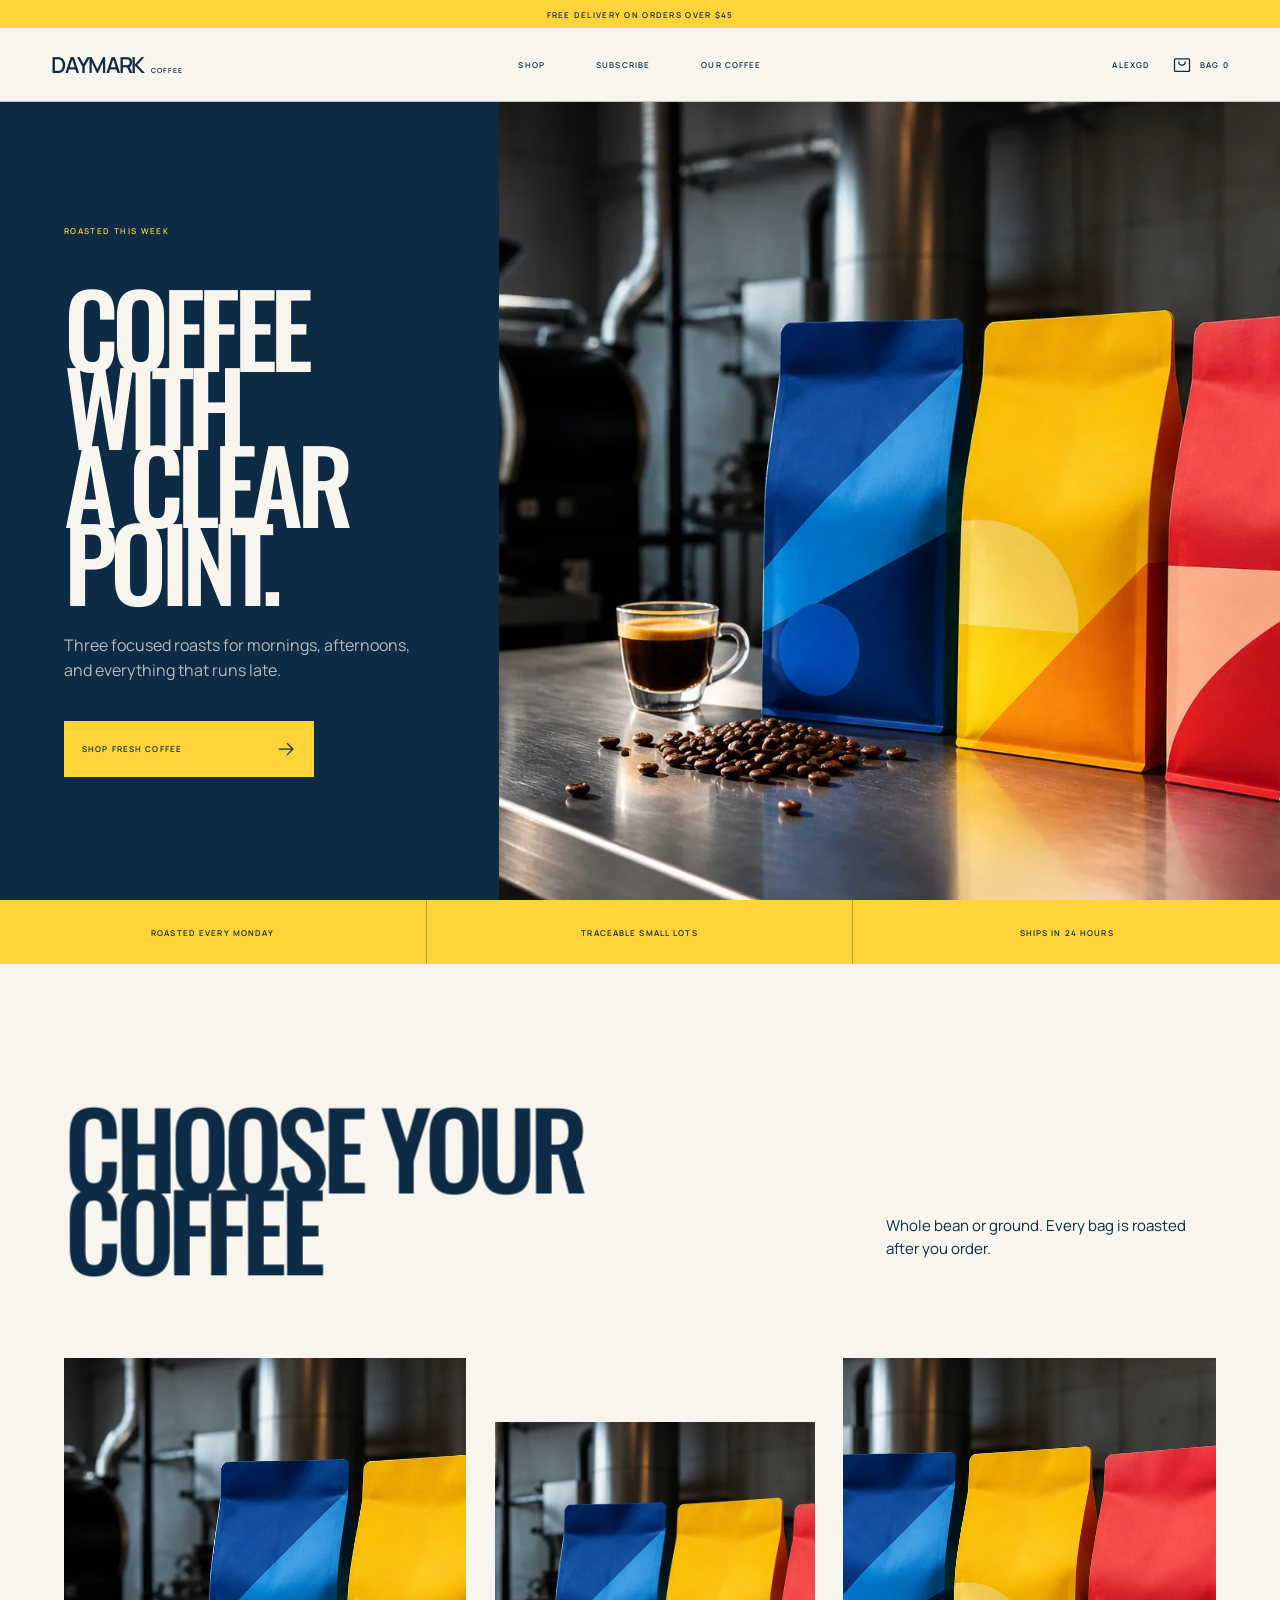
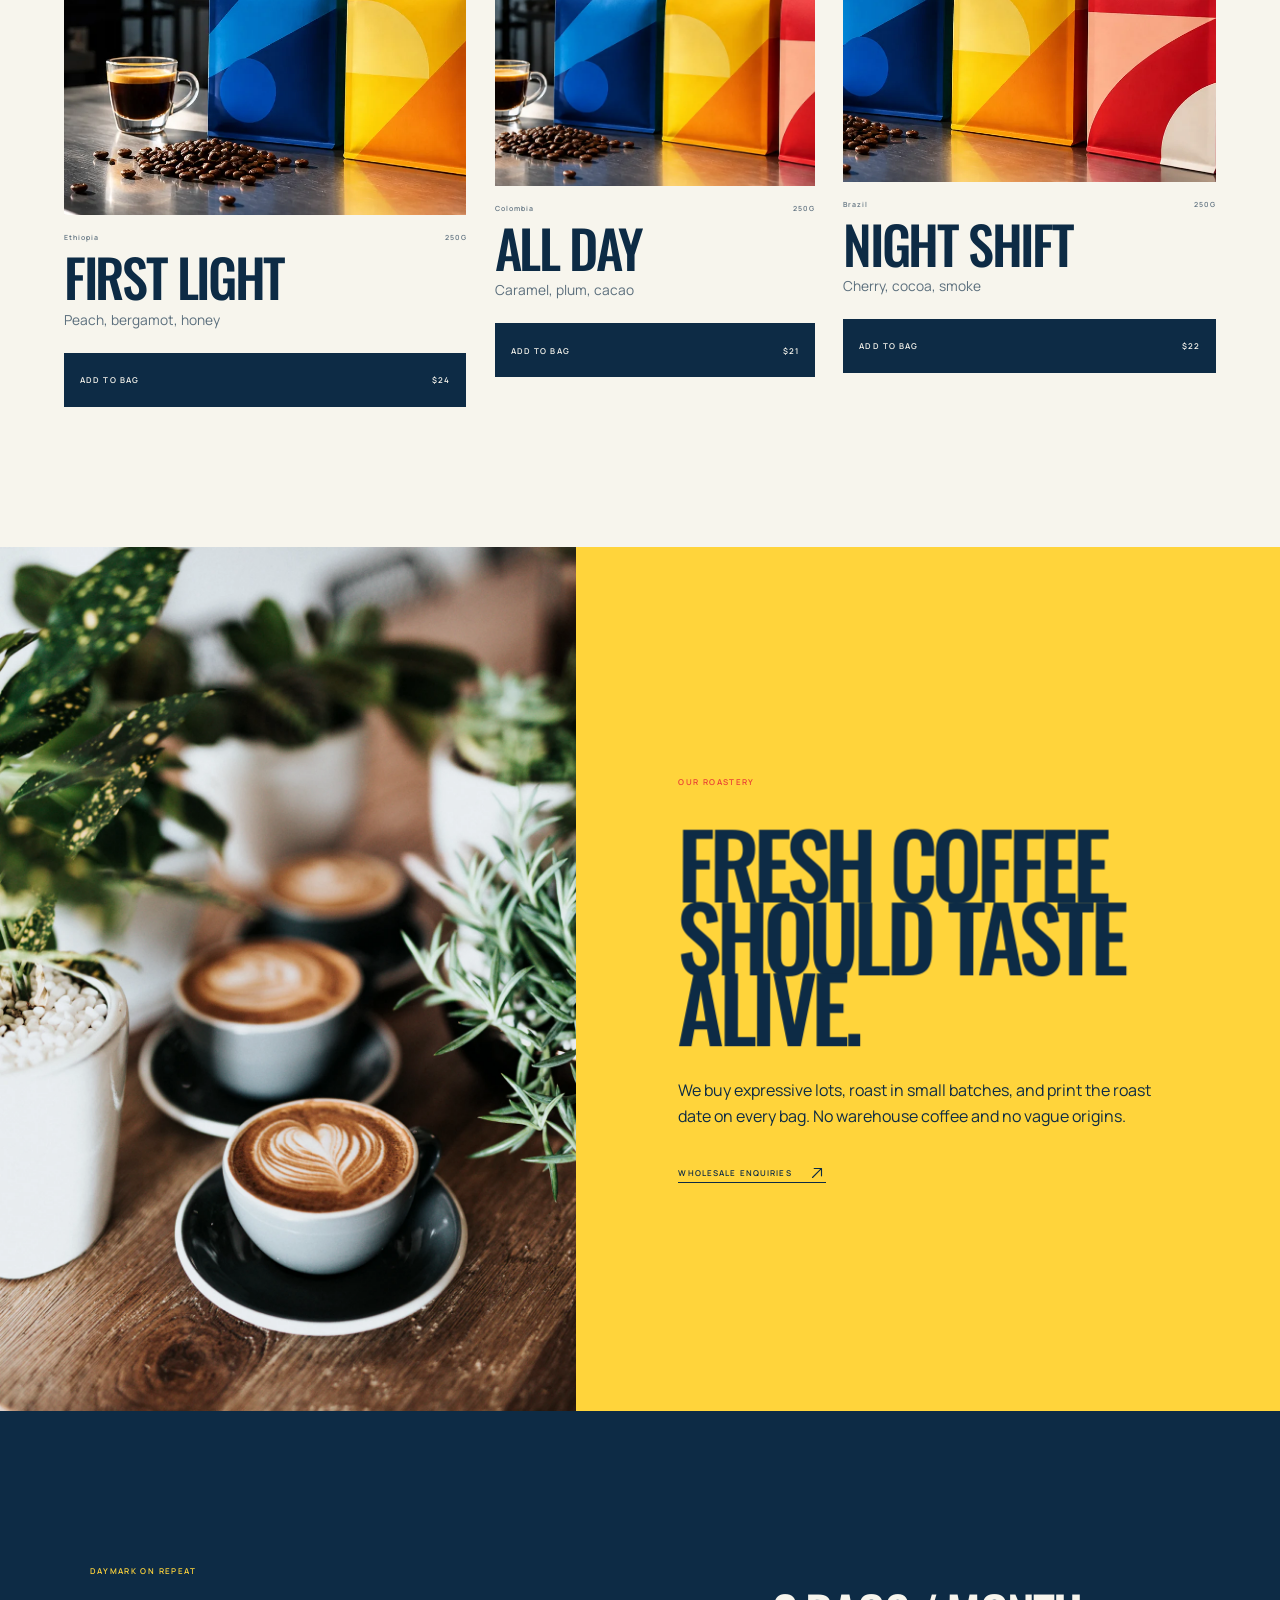
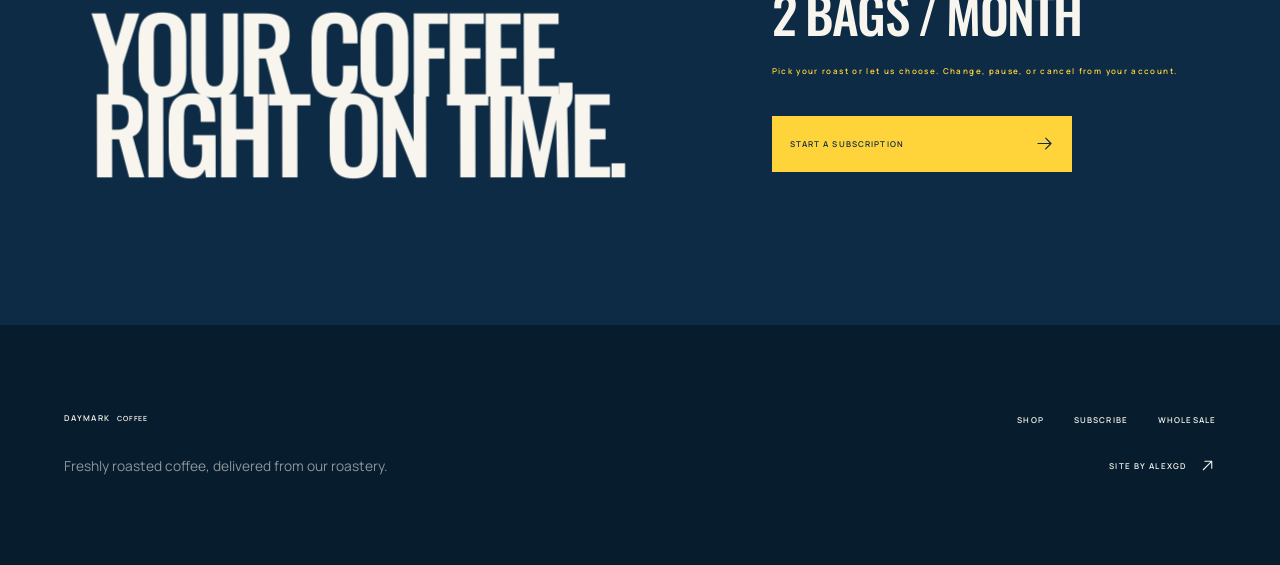
==== commit 8f6a3be6: "Publish simplified Concept Lab entry" ====
--- a/concepts/index.html
+++ b/concepts/index.html
@@ -27,8 +27,8 @@
     <meta name="twitter:description" content="A complete, high-energy specialty coffee website concept designed by AlexGD." />
     <meta name="twitter:image" content="https://alexden09-boop.github.io/og.png" />
     <title>Coffee Website Concept | AlexGD</title>
-    <script type="module" crossorigin src="/assets/index-CxvtiZFn.js"></script>
-    <link rel="stylesheet" crossorigin href="/assets/index-DfFWCVv_.css">
+    <script type="module" crossorigin src="/assets/index-BGSd84wd.js"></script>
+    <link rel="stylesheet" crossorigin href="/assets/index-BOTQ2Ihb.css">
   </head>
   <body>
     <div id="root"></div>
--- a/assets/index-BOTQ2Ihb.css
+++ b/assets/index-BOTQ2Ihb.css
@@ -0,0 +1 @@
+@font-face{font-family:Manrope;src:url(/fonts/manrope-400.ttf) format("truetype");font-weight:400;font-style:normal;font-display:swap}@font-face{font-family:Manrope;src:url(/fonts/manrope-600.ttf) format("truetype");font-weight:600;font-style:normal;font-display:swap}@font-face{font-family:Oswald;src:url(/fonts/oswald-500.ttf) format("truetype");font-weight:500;font-style:normal;font-display:swap}@font-face{font-family:Prata;src:url(/fonts/prata-400.ttf) format("truetype");font-weight:400;font-style:normal;font-display:swap}:root{color:#eeeae2;background:#070b0e;font-family:Manrope,Arial,sans-serif;font-synthesis:none;--red: #e54a39;--red-deep: #741a13;--ink: #070b0e;--ink-raised: #0d1419;--navy: #0a1822;--paper: #eeeae2;--muted: #98958e;--line: rgba(238, 234, 226, .16);--display: "Oswald", "Arial Narrow", sans-serif;--serif: "Prata", Georgia, serif;--page-pad: clamp(24px, 4vw, 72px);--ease-enter: cubic-bezier(.22, 1, .36, 1);--ease-move: cubic-bezier(.32, .72, 0, 1);--ease-cut: cubic-bezier(.16, 1, .3, 1);--ease-mount: cubic-bezier(.22, .78, .18, 1);--ease-impact: cubic-bezier(.18, .92, .2, 1.08)}*{box-sizing:border-box}html{color-scheme:dark;background:var(--ink);overflow-x:clip}body{margin:0;min-width:0;min-height:100dvh;background:var(--ink);color:var(--paper);overflow-x:clip;-webkit-font-smoothing:antialiased}button,input,textarea{font:inherit}button,a{color:inherit}button{border:0;cursor:pointer}img{display:block;max-width:100%}::selection{color:var(--paper);background:var(--red)}.section-shell{width:min(100%,1600px);margin:0 auto;padding-inline:var(--page-pad)}main{position:relative;isolation:isolate}.scroll-counter{font-variant-numeric:tabular-nums lining-nums}.scroll-route{position:absolute;z-index:42;inset:0 auto auto 0;overflow:hidden;pointer-events:none;contain:layout paint style}.scroll-route__map{position:absolute;top:0;right:0;bottom:0;left:0;overflow:visible}.scroll-route__rail,.scroll-route__progress{vector-effect:non-scaling-stroke;stroke-linecap:round;stroke-linejoin:round}.scroll-route__rail{stroke:var(--red);stroke-width:1;stroke-dasharray:2 11;opacity:.16}.scroll-route__progress{stroke:var(--red);stroke-width:3}.scroll-route.is-tracing .route-head{will-change:transform}.route-node{position:absolute;display:flex;align-items:center;gap:10px;color:var(--red);opacity:.24;transform:translate3d(-5px,-50%,0) scale(.84);transform-origin:0 50%;transition:opacity .18s var(--ease-enter),transform .26s var(--ease-move)}.route-node--right{flex-direction:row-reverse;transform:translate3d(calc(-100% + 5px),-50%,0) scale(.84);transform-origin:100% 50%}.route-node i{flex:0 0 7px;width:7px;height:7px;background:var(--ink);border:1.5px solid var(--red);border-radius:50%;box-shadow:0 0 0 4px #e54a3914}.route-node b{padding:5px 7px;color:#ff705d;background:#070b0ec7;border:1px solid rgba(229,74,57,.32);font:500 7px/1 var(--display);letter-spacing:.15em;white-space:nowrap}.route-node.is-passed{opacity:.72;transform:translate3d(0,-50%,0) scale(1)}.route-node--right.is-passed{transform:translate3d(-100%,-50%,0) scale(1)}.route-node.is-current{opacity:1}.route-node.is-current i{background:var(--red);box-shadow:0 0 0 7px #e54a3921}.route-head{position:absolute;width:24px;height:24px;transform-origin:50% 50%}.route-head__shape,.route-head>b,.route-head>em{position:absolute;display:block;left:50%;top:50%}.route-head__shape{opacity:0;transform:translate3d(-50%,-50%,0) scale(.72);transition:opacity .16s var(--ease-enter),transform .24s var(--ease-move)}.route-head__shape--trace{width:8px;height:8px;background:#ff6a55;border:1px solid #ff9b8d;border-radius:50%;box-shadow:0 0 0 5px #e54a392e;opacity:1;transform:translate3d(-50%,-50%,0) scale(1)}.route-head__shape--graph{width:12px;height:12px;background:var(--ink);border:1.5px solid var(--red);border-radius:50%}.route-head__shape--frame{width:11px;height:11px;background:transparent;border:1.5px solid #ff6a55;transform:translate3d(-50%,-50%,0) rotate(45deg) scale(.72);box-shadow:0 0 0 4px #e54a3921}.route-head__shape--data{width:13px;height:3px;background:#ff6a55;box-shadow:-7px 0 #ff6a557a,-14px 0 #ff6a5533}.route-head__shape--logic{width:8px;height:8px;background:var(--red);border:1px solid var(--paper);border-radius:50%;box-shadow:0 0 0 3px var(--ink),0 0 0 6px #e54a3966}.route-head__shape--arrow{width:15px;height:12px;background:#ff6a55;clip-path:polygon(0 0,100% 50%,0 100%,25% 50%)}.route-head>b,.route-head>em{width:22px;height:1px;background:#ff705d8f;opacity:0;transition:opacity .18s var(--ease-enter),transform .24s var(--ease-move)}.route-head>b{transform:translate3d(-50%,-50%,0)}.route-head>em{transform:translate3d(-50%,-50%,0) rotate(90deg)}.scroll-route:not([data-mode=trace]) .route-head__shape--trace{opacity:0;transform:translate3d(-50%,-50%,0) scale(.72)}.scroll-route[data-mode=graph] .route-head__shape--graph,.scroll-route[data-mode=frame] .route-head__shape--frame,.scroll-route[data-mode=data] .route-head__shape--data,.scroll-route[data-mode=logic] .route-head__shape--logic,.scroll-route[data-mode=arrow] .route-head__shape--arrow{opacity:1;transform:translate3d(-50%,-50%,0) scale(1)}.scroll-route[data-mode=frame] .route-head__shape--frame{transform:translate3d(-50%,-50%,0) rotate(45deg) scale(1)}.scroll-route[data-mode=graph] .route-head>b,.scroll-route[data-mode=graph] .route-head>em{opacity:1}.skip-link{position:fixed;z-index:300;top:10px;left:12px;padding:10px 14px;color:var(--ink);background:var(--paper);transform:translateY(-160%)}.skip-link:focus{transform:translateY(0)}#about,#projects,#process,#contact{scroll-margin-top:64px}.project-transition{position:fixed;z-index:240;top:0;right:0;bottom:0;left:0;visibility:hidden;pointer-events:none;display:grid;grid-template-columns:auto minmax(0,1fr);align-items:end;gap:clamp(28px,6vw,100px);padding:clamp(28px,6vw,96px);color:var(--paper);background:var(--red);transform:translate3d(0,101%,0);transition:transform .36s var(--ease-move),visibility 0s linear .36s}.project-transition.is-active{visibility:visible;pointer-events:auto;transform:translateZ(0);transition:transform .36s var(--ease-move),visibility 0s}.project-transition>span{font:500 clamp(8rem,21vw,22rem)/.7 var(--display);letter-spacing:-.08em;opacity:.34}.project-transition>div{min-width:0;padding-bottom:clamp(6px,1vw,14px);opacity:0;transform:translate3d(0,24px,0);transition:opacity .18s var(--ease-cut),transform .24s var(--ease-cut)}.project-transition.is-active>div{opacity:1;transform:translateZ(0);transition-delay:.11s}.project-transition small{display:block;margin-bottom:clamp(14px,2vw,28px);color:var(--ink);font-size:9px;font-weight:600;letter-spacing:.18em}.project-transition strong{display:block;font:500 clamp(4rem,10vw,10rem)/.82 var(--display);letter-spacing:-.055em;overflow-wrap:anywhere}.site-header{position:fixed;z-index:100;inset:0 0 auto;height:64px;display:grid;grid-template-columns:1fr auto;align-items:center;padding-inline:var(--page-pad);background:#070b0ef0;border-bottom:1px solid var(--line)}.site-mark{justify-self:start;display:flex;align-items:baseline;gap:12px;padding:10px 0;background:transparent}.site-mark strong{font:500 24px/1 var(--display);letter-spacing:-.04em}.site-mark span{color:var(--muted);font-size:9px;letter-spacing:.18em}.site-header nav{display:flex;align-items:center;gap:clamp(22px,3vw,46px)}.site-header nav button{position:relative;display:inline-flex;align-items:center;gap:8px;padding:13px 0 11px;background:transparent;font-size:10px;font-weight:600;letter-spacing:.14em}.site-header nav button span{color:var(--red);font-size:8px}.site-header nav button:after{content:"";position:absolute;inset:auto 0 6px;height:1px;background:var(--red);transform:scaleX(0);transform-origin:0 50%;transition:transform .16s var(--ease-enter)}.menu-button{display:none;width:44px;height:44px;place-items:center;background:transparent;border:1px solid var(--line)}.hero-cover{position:relative;min-height:100dvh;padding-top:64px;display:grid;grid-template-columns:53% 47%;overflow:hidden;isolation:isolate;background:var(--ink)}.hero-cover:after{content:"";position:absolute;z-index:20;top:64px;right:0;bottom:0;left:0;pointer-events:none;opacity:.045;background:url(/assets/editorial-grain.webp) 0 0 / 360px 360px}.hero-opening{display:none}.hero-poster,.hero-case{position:relative;min-height:calc(100dvh - 64px);overflow:hidden}.hero-poster{isolation:isolate;display:grid;grid-template-rows:1fr;background:var(--red-deep)}.hero-poster__field{position:absolute;z-index:0;top:0;right:0;bottom:0;left:0;overflow:hidden;pointer-events:none;background:linear-gradient(90deg,rgba(238,234,226,.055) 1px,transparent 1px) 0 0 / 12.5% 100%,linear-gradient(rgba(238,234,226,.045) 1px,transparent 1px) 0 0 / 100% 12.5%,linear-gradient(126deg,transparent 0 53%,rgba(7,11,14,.12) 53.1% 69%,transparent 69.1%),radial-gradient(circle at 78% 38%,rgba(238,234,226,.08),transparent 34%),linear-gradient(135deg,#6d1711,#a32c20 48%,#741a13);transform-origin:70% 46%}.hero-poster__field:before{content:"";position:absolute;top:13%;right:-18%;width:min(64vw,720px);aspect-ratio:1;border:1px solid rgba(238,234,226,.2);border-radius:50%;box-shadow:0 0 0 clamp(34px,4vw,70px) #eeeae209,0 0 0 clamp(82px,9vw,150px) #070b0e0e}.hero-poster__field:after{content:"";position:absolute;left:7%;right:7%;bottom:8%;height:1px;background:#eeeae257;box-shadow:0 -7px #eeeae20f}.hero-field__orbit{position:absolute;top:28%;right:15%;width:clamp(92px,14vw,210px);aspect-ratio:1;border:1px solid rgba(238,234,226,.26);border-radius:50%}.hero-field__orbit:before,.hero-field__orbit:after{content:"";position:absolute;left:50%;top:50%;background:#eeeae257;transform:translate3d(-50%,-50%,0)}.hero-field__orbit:before{width:calc(100% + 42px);height:1px}.hero-field__orbit:after{width:1px;height:calc(100% + 42px)}.hero-field__axis{position:absolute;top:-8%;right:31%;width:1px;height:116%;background:#eeeae229;transform:rotate(24deg);transform-origin:50% 50%}.hero-field__axis:after{content:"";position:absolute;top:19%;left:-4px;width:9px;height:9px;background:var(--paper);border-radius:50%;box-shadow:0 0 0 6px #eeeae214}.hero-field__code{position:absolute;top:8%;right:4%;color:#eeeae294;font:500 7px/1 var(--display);letter-spacing:.24em;writing-mode:vertical-rl}.hero-poster__content{position:relative;z-index:3;grid-row:1;align-self:center;width:100%;padding:clamp(28px,5vh,58px) clamp(24px,3vw,48px) clamp(30px,5vh,58px) var(--page-pad)}.hero-kicker{margin:0 0 clamp(12px,1.8vh,20px);font-size:10px;font-weight:600;letter-spacing:.18em}.hero-trace{display:block;width:min(190px,42%);height:2px;margin-bottom:clamp(18px,2.5vh,27px);background:var(--paper);transform-origin:0 50%}.hero-poster h1{margin:0;font:500 clamp(4.25rem,min(8.2vw,12.5vh),7.8rem)/.84 var(--display);letter-spacing:-.052em;text-transform:uppercase}.hero-title-line{display:block;overflow:hidden}.hero-title-line>span{display:block;white-space:nowrap}.hero-lead{max-width:480px;margin:clamp(24px,3.4vh,38px) 0 0;font:clamp(1.15rem,1.65vw,1.7rem)/1.34 var(--serif);letter-spacing:-.02em}.hero-actions{display:flex;align-items:center;gap:24px;margin-top:clamp(24px,3.6vh,40px)}.primary-action,.secondary-action{min-height:50px;white-space:nowrap;transition:transform .14s var(--ease-impact)}.primary-action{position:relative;isolation:isolate;min-width:196px;display:inline-flex;align-items:center;justify-content:space-between;gap:24px;padding:0 16px;overflow:hidden;color:var(--paper);background:#480f0a47;border:1px solid rgba(238,234,226,.72);font-size:11px;transition:color .18s var(--ease-enter),border-color .18s var(--ease-enter),transform .14s var(--ease-impact)}.primary-action:before{content:"";position:absolute;z-index:-1;top:0;right:0;bottom:0;left:0;background:var(--paper);transform:translate3d(0,102%,0);transition:transform .24s var(--ease-move)}.action-label{position:relative;z-index:1}.action-arrow{position:relative;z-index:1;width:21px;height:21px;overflow:hidden}.action-arrow>span{display:flex;width:42px;transform:translateZ(0);transition:transform .23s var(--ease-move)}.action-arrow svg{flex:0 0 21px}.secondary-action{position:relative;display:inline-flex;align-items:center;gap:9px;padding:0;background:transparent;border-bottom:1px solid rgba(238,234,226,.28);font-size:11px}.secondary-action:after{content:"";position:absolute;inset:auto 0 -1px;height:1px;background:var(--paper);transform:scaleX(.22);transform-origin:0 50%;transition:transform .24s var(--ease-move)}.secondary-action svg{opacity:.72;transform:translate3d(-4px,0,0);transition:opacity .18s var(--ease-enter),transform .23s var(--ease-move)}.primary-action:active:not(:focus-visible),.secondary-action:active:not(:focus-visible){transform:scale(.98);transition-duration:.14s}.hero-case{height:calc(100dvh - 64px);display:grid;grid-template-rows:minmax(0,20%) minmax(0,27%) minmax(0,53%);background:var(--navy);perspective:1600px}.hero-film{position:relative;z-index:1;grid-row:1;align-self:stretch;min-height:0;margin:0 4% 0 9%;display:grid;grid-template-columns:repeat(3,1fr);gap:8px;padding:11px 10px;background:#11171b;border-block:9px solid #11171b;transform:rotate(.8deg)}.hero-film span{position:relative;overflow:hidden;background:linear-gradient(90deg,transparent 49.5%,rgba(238,234,226,.16) 49.5% 50.5%,transparent 50.5%),linear-gradient(transparent 49.5%,rgba(238,234,226,.12) 49.5% 50.5%,transparent 50.5%),linear-gradient(135deg,#1b2730,#0b1116);border:1px solid rgba(238,234,226,.13)}.hero-film span:before{content:attr(data-frame);position:absolute;z-index:2;left:9px;bottom:8px;color:#eeeae29e;font:500 7px/1 var(--display);letter-spacing:.18em}.hero-film span:after{content:"";position:absolute;top:18%;right:12%;width:44%;height:52%;border:1px solid rgba(229,74,57,.62);transform:skew(-12deg)}.hero-film span:nth-child(2){background-position:18px 0,0 12px,0 0}.hero-film span:nth-child(2):after{inset:22% 21% auto auto;width:34%;height:34%;border-radius:50%;transform:none;box-shadow:0 0 0 12px #e54a3914}.hero-film span:nth-child(3){background-position:-12px 0,0 -9px,0 0}.hero-film span:nth-child(3):after{top:16%;right:15%;width:12%;height:62%;border-width:0 1px;transform:rotate(28deg)}.hero-case__heading{position:relative;z-index:3;grid-row:2;align-self:center;min-height:0;margin:0 6% 0 8%;display:grid;grid-template-columns:.78fr 1.22fr;align-items:center;gap:clamp(16px,1.8vw,24px)}.hero-case__heading strong{color:var(--red);font:500 clamp(7rem,min(14vw,24vh),14rem)/.82 var(--display);letter-spacing:-.07em}.hero-case__copy{min-width:0;align-self:center}.hero-case__heading h2{margin:0;font:clamp(1.9rem,min(3.65vw,6vh),4.1rem)/1.01 var(--serif);letter-spacing:-.035em}.hero-case__meta{max-width:100%;margin:clamp(8px,1.4vh,14px) 0 0;color:var(--red);font-size:8px;font-weight:600;line-height:1.35;letter-spacing:.08em}.hero-dashboard{position:relative;z-index:3;grid-row:3;align-self:stretch;min-height:0;margin:0 5% 4.5% 9%;padding:2.8%;overflow:hidden;background:#0d2438f0;border:1px solid rgba(238,234,226,.13)}.hero-dashboard img{width:100%;height:100%;object-fit:contain;object-position:center;transition:transform .15s var(--ease-enter)}.hero-film-code{position:absolute;z-index:5;inset:2% 1.5% 2% auto;display:flex;flex-direction:column;align-items:center;justify-content:space-between;color:var(--muted);font:8px/1 var(--display);letter-spacing:.18em}.hero-film-code span{writing-mode:vertical-rl}.hero-person{position:absolute;z-index:7;inset:64px auto 0 30%;width:31%;pointer-events:none;overflow:hidden}.hero-person img{position:absolute;left:50%;bottom:-34%;height:112%;width:auto;max-width:none;transform:translate(-50%)}.hero-seam{position:absolute;z-index:8;top:58px;bottom:-2%;left:50.4%;width:clamp(54px,6vw,96px);height:calc(100% - 50px);object-fit:cover;opacity:.46;pointer-events:none}.hero-cover--without-portrait .hero-poster__content{width:100%}.experience{position:relative;padding:clamp(110px,12vw,185px) 0 clamp(82px,8vw,126px);background:var(--ink-raised);border-bottom:1px solid var(--line);overflow:hidden}.experience__heading h2,.proof__heading h2,.footer-title h2{margin:0;font:500 clamp(4.5rem,9.2vw,9.3rem)/.82 var(--display);letter-spacing:-.055em}.experience__heading h2 span,.proof__heading h2 span,.footer-line--accent{color:var(--red)}.experience__body{display:grid;grid-template-columns:repeat(12,1fr);gap:20px;align-items:end;margin-top:clamp(65px,8vw,120px)}.experience__number{grid-column:1 / span 5;display:grid;align-content:end;min-height:300px;border-bottom:1px solid var(--line)}.experience__number strong{color:var(--red);font:500 clamp(10rem,21vw,21rem)/.7 var(--display);letter-spacing:-.08em}.experience__number span{padding:22px 0 25px;color:var(--muted);font-size:10px;letter-spacing:.2em}.experience__story{grid-column:7 / span 6;align-self:stretch;display:flex;flex-direction:column;justify-content:space-between;border-top:1px solid var(--line);border-bottom:1px solid var(--line);padding:clamp(30px,4vw,62px) 0 25px}.experience__story>p{max-width:650px;margin:0;font:clamp(1.55rem,2.55vw,2.8rem)/1.32 var(--serif);letter-spacing:-.025em}.experience__facts{display:grid;grid-template-columns:repeat(2,minmax(0,1fr));gap:34px;margin-top:60px}.experience__facts article{display:grid;grid-template-columns:auto 1fr;align-items:end;gap:18px}.experience__facts strong{color:var(--red);font:500 clamp(3.6rem,5.5vw,6rem)/.8 var(--display)}.experience__facts span{max-width:150px;color:var(--muted);font-size:12px;line-height:1.45}.experience__axis{display:grid;grid-template-columns:auto minmax(0,1fr) auto;align-items:center;gap:18px;margin:clamp(45px,5vw,76px) 0 0;color:var(--red);font:500 9px/1 var(--display);letter-spacing:.18em}.experience__axis i{display:block;height:2px;background:var(--red);transform-origin:0 50%}.work-archive{padding:clamp(100px,10vw,155px) 0;background:var(--ink);overflow:hidden}.concept-entry__choices{display:grid;grid-template-columns:1.12fr .86fr 1.02fr;margin-top:clamp(34px,4vw,58px);border-block:1px solid var(--line)}.concept-entry__choices button{position:relative;isolation:isolate;min-width:0;min-height:clamp(118px,10vw,158px);display:grid;grid-template-columns:auto minmax(0,1fr) auto;align-items:center;gap:clamp(14px,2vw,30px);padding:20px clamp(16px,2vw,30px);color:var(--paper);background:transparent;border-right:1px solid var(--line);overflow:hidden;text-align:left}.concept-entry__choices button:last-child{border-right:0}.concept-entry__choices button:before{content:"";position:absolute;z-index:-1;top:0;right:0;bottom:0;left:0;background:var(--red);transform:translate3d(0,101%,0);transition:transform .24s var(--ease-move)}.concept-entry__choices button>span{color:var(--red);font:500 12px/1 var(--display);letter-spacing:.08em;transition:color .16s var(--ease-enter)}.concept-entry__choices strong{min-width:0;font:500 clamp(2rem,3.2vw,3.4rem)/.92 var(--display);letter-spacing:-.04em}.concept-entry__choices svg{color:var(--red);transition:color .16s var(--ease-enter),transform .18s var(--ease-move)}.concept-entry__choices button:active:not(:focus-visible){transform:scale(.985)}.discipline-line{margin-top:clamp(20px,2.2vw,34px);padding-block:clamp(18px,2vw,28px);border-block:1px solid var(--line);overflow:hidden}.discipline-line__track{display:flex;align-items:center;justify-content:space-between;gap:clamp(22px,3vw,52px);min-width:max-content}.discipline-line span{display:inline-flex;align-items:center;gap:clamp(22px,3vw,52px);color:var(--paper);font:500 clamp(.86rem,1.3vw,1.2rem)/1 var(--display);letter-spacing:.05em;white-space:nowrap}.discipline-line svg{width:20px;height:20px;color:var(--red)}.live-heading{margin-top:clamp(105px,11vw,170px);padding-top:clamp(30px,3vw,46px);border-top:1px solid var(--line)}.live-heading>p:first-child{margin:0 0 31px;color:var(--red);font-size:10px;font-weight:600;letter-spacing:.18em}.live-heading h2{margin:0;font:500 clamp(4.5rem,9.2vw,9.3rem)/.82 var(--display);letter-spacing:-.055em}.live-heading h2 span{color:var(--red)}.live-heading__lead{max-width:630px;margin:clamp(30px,3.5vw,52px) 0 0;color:#c2beb6;font:clamp(1.15rem,1.75vw,1.55rem)/1.5 var(--serif)}.live-sites{position:relative;display:grid;grid-template-columns:repeat(2,minmax(0,1fr));margin-top:clamp(58px,6vw,92px);border-top:1px solid var(--line);border-left:1px solid var(--line)}.project-data-bus{position:absolute;z-index:5;top:-35px;right:0;left:0;height:26px;display:grid;grid-template-columns:auto repeat(4,minmax(30px,1fr)) auto;align-items:center;gap:10px;color:var(--red);font:500 7px/1 var(--display);letter-spacing:.14em;pointer-events:none}.project-data-bus:before{content:"";position:absolute;z-index:-1;right:78px;left:74px;top:50%;height:1px;background:#e54a3957;transform:scaleX(0);transform-origin:0 50%}.project-data-bus i{justify-self:center;width:7px;height:7px;background:var(--ink);border:1px solid var(--red);border-radius:50%;opacity:.28;transform:scale(.7)}.project-data-bus span,.project-data-bus b{padding:4px 6px;background:var(--ink);font-weight:500;white-space:nowrap}.live-site{min-width:0}.live-site a{position:relative;min-height:clamp(240px,21vw,330px);display:grid;grid-template-columns:auto minmax(0,1fr);grid-template-rows:auto 1fr auto;gap:22px 26px;padding:clamp(24px,2.5vw,38px);border-right:1px solid var(--line);border-bottom:1px solid var(--line);overflow:hidden;text-decoration:none;transform-style:preserve-3d;backface-visibility:hidden}.live-site a:before{content:"";position:absolute;top:0;right:0;bottom:0;left:0;z-index:0;background:var(--red);transform:translate3d(0,102%,0);transition:transform .24s var(--ease-move)}.live-site a>*{position:relative;z-index:1}.live-site__index{color:var(--red);font:500 clamp(3.8rem,5vw,5.6rem)/.8 var(--display);letter-spacing:-.06em;transition:color .15s var(--ease-enter),transform .15s var(--ease-enter)}.live-site__copy{grid-column:2;grid-row:1 / span 2;align-self:end;min-width:0}.live-site__copy p{margin:0 0 16px;color:var(--red);font-size:8px;font-weight:600;line-height:1.4;letter-spacing:.14em;transition:color .22s var(--ease-enter)}.live-site__copy h3{margin:0;font:500 clamp(2.35rem,4vw,4.4rem)/.95 var(--display);letter-spacing:-.045em;overflow-wrap:anywhere}.live-site__copy span{display:block;max-width:410px;margin-top:19px;color:var(--muted);font-size:12px;line-height:1.55;transition:color .22s var(--ease-enter)}.live-site a>.live-site__echo{position:absolute;z-index:0;right:-.04em;bottom:-.2em;max-width:none;color:var(--paper);font:500 clamp(5.8rem,9vw,10rem)/.72 var(--display);letter-spacing:-.065em;white-space:nowrap;opacity:0;pointer-events:none;transform:translate3d(11%,18%,0);transition:opacity .18s var(--ease-enter),transform .28s var(--ease-move)}.live-site__action{grid-column:2;align-self:end;display:inline-flex;align-items:center;gap:9px;font-size:9px;font-weight:600;letter-spacing:.14em}.live-site__action svg{transition:transform .15s var(--ease-enter)}.proof{padding:clamp(110px,12vw,185px) 0;background:var(--ink-raised);overflow:hidden}.proof__heading>p{margin:0 0 31px;color:var(--red);font-size:10px;font-weight:600;letter-spacing:.18em}.proof__stats{display:grid;grid-template-columns:repeat(2,minmax(0,1fr));margin-top:clamp(78px,8vw,120px);border-top:1px solid var(--line);border-left:1px solid var(--line)}.proof-stat{position:relative;isolation:isolate;min-height:clamp(390px,38vw,560px);display:flex;flex-direction:column;justify-content:space-between;gap:50px;padding:clamp(28px,3vw,46px);border-right:1px solid var(--line);border-bottom:1px solid var(--line);overflow:hidden}.proof-stat:before{content:"";position:absolute;z-index:-1;top:0;right:0;bottom:0;left:0;background:var(--red);transform:translate3d(0,101%,0);transition:transform .36s var(--ease-move)}.proof-stat:after{content:"";position:absolute;top:0;right:0;width:34%;height:2px;background:var(--red);transform:scaleX(0);transform-origin:100% 50%;transition:transform .36s var(--ease-cut)}.proof-stat__value{min-width:0;display:flex;align-items:baseline;color:var(--red);font:500 clamp(7rem,13vw,13.5rem)/.72 var(--display);letter-spacing:-.075em;white-space:nowrap;transition:color .24s var(--ease-enter),transform .28s var(--ease-move)}.proof-stat__value>span{margin-right:.02em;font-size:.42em;letter-spacing:-.02em}.proof-stat__value>span:first-child{margin-right:.1em}.proof-stat__copy{display:grid;grid-template-columns:minmax(0,1fr) minmax(170px,.7fr);align-items:end;gap:24px;border-top:1px solid var(--line);padding-top:25px}.proof-stat__copy h3{max-width:360px;margin:0;font:500 clamp(1.8rem,3vw,3.4rem)/.92 var(--display);letter-spacing:-.035em}.proof-stat__copy p{max-width:260px;margin:0;color:var(--muted);font-size:12px;line-height:1.55}footer{min-height:100dvh;padding:clamp(110px,12vw,180px) 0 28px;background:var(--ink)}.footer-shell{min-height:calc(100dvh - clamp(138px,14vw,208px));display:grid;grid-template-columns:repeat(12,1fr);grid-template-rows:auto 1fr auto;gap:20px}.footer-title{grid-column:1 / span 12}.footer-title>p{margin:0 0 35px;color:var(--red);font-size:10px;font-weight:600;letter-spacing:.18em}.footer-title h2{font-size:clamp(5.4rem,11.5vw,11.8rem)}.footer-line{display:block;overflow:hidden}.footer-line__inner{display:block}.footer-action{grid-column:7 / span 6;align-self:center}.footer-action button{width:100%;display:grid;grid-template-columns:minmax(0,1fr) auto;align-items:center;gap:18px;padding:26px 0;color:var(--paper);background:transparent;border-block:1px solid var(--line);text-align:left;transition:transform .14s var(--ease-impact)}.footer-action button>span:first-child{min-width:0;font:500 clamp(2.4rem,4.8vw,5.2rem)/1 var(--display);letter-spacing:-.04em}.footer-arrow{width:clamp(36px,5vw,68px);aspect-ratio:1;overflow:hidden}.footer-arrow>span{display:flex;width:200%;height:100%;transform:translateZ(0);transition:transform .26s var(--ease-move)}.footer-arrow svg{flex:0 0 50%;width:50%;height:100%;color:var(--red)}.footer-action button:active:not(:focus-visible){transform:scale(.992);transition:transform .14s var(--ease-impact)}.footer-meta{grid-column:1 / span 12;align-self:end;display:flex;justify-content:space-between;padding-top:22px;color:var(--muted);border-top:1px solid var(--line);font-size:10px}.contact-backdrop{position:fixed;z-index:150;top:0;right:0;bottom:0;left:0;visibility:hidden;opacity:0;pointer-events:none;background:#000000b8;transition:opacity .12s var(--ease-enter),visibility 0s linear .12s}.contact-backdrop.is-open{visibility:visible;opacity:1;pointer-events:auto;transition:opacity .16s var(--ease-enter),visibility 0s}.contact-panel{position:fixed;z-index:160;inset:0 0 0 auto;width:min(640px,100%);padding:34px clamp(24px,5vw,60px);color:var(--paper);background:var(--ink-raised);border-left:1px solid var(--line);overflow-y:auto;overscroll-behavior:contain;visibility:hidden;pointer-events:none;transform:translate(100%);transition:transform .22s var(--ease-move),visibility 0s linear .22s}.contact-panel.is-open{visibility:visible;pointer-events:auto;transform:translate(0);transition:transform .28s var(--ease-move),visibility 0s}.contact-backdrop.is-instant-open,.contact-panel.is-instant-open,.contact-backdrop.is-instant-close,.contact-panel.is-instant-close{transition:none}.contact-panel .icon-button{float:right;width:44px;height:44px;display:grid;place-items:center;color:var(--paper);background:transparent;border:1px solid var(--line)}.contact-panel__meta{padding-top:72px;color:var(--red);font-size:10px;font-weight:600;letter-spacing:.18em}.contact-panel h2{margin:34px 0 60px;font:500 clamp(4rem,8vw,7rem)/.82 var(--display);letter-spacing:-.055em}.contact-panel form{display:grid;gap:29px}.contact-panel label{display:grid;gap:10px;color:#c6c2ba;font-size:11px;letter-spacing:.08em;text-transform:uppercase}.contact-panel input,.contact-panel textarea{width:100%;padding:12px 0;color:var(--paper);background:transparent;border:0;border-bottom:1px solid rgba(238,234,226,.42);border-radius:0;outline:0;font-size:18px;resize:vertical}.contact-panel input::placeholder,.contact-panel textarea::placeholder{color:#8f8b84}.contact-panel input:focus,.contact-panel textarea:focus{border-color:var(--red)}.contact-panel textarea{min-height:110px}.form-submit{min-height:58px;margin-top:18px;padding:0 18px;display:flex;align-items:center;justify-content:space-between;color:var(--paper);background:var(--red);transition:transform .14s var(--ease-impact)}.form-submit svg{transition:transform .22s var(--ease-move)}.form-submit:active:not(:focus-visible){transform:scale(.985);transition:transform .14s var(--ease-impact)}.success-state{max-width:440px;padding-top:42px;color:var(--red);border-top:1px solid var(--line)}.success-state p{color:#c6c2ba;font:1.25rem/1.55 var(--serif)}:focus-visible{outline:2px solid var(--red);outline-offset:4px}.hero-poster :focus-visible{outline-color:var(--paper);box-shadow:0 0 0 2px #070b0eb8}.reveal{opacity:1;transform:none}@media(prefers-reduced-motion:no-preference){.hero-opening{position:absolute;z-index:60;top:64px;right:0;bottom:0;left:0;display:block;pointer-events:none;overflow:hidden;animation:opening-layer 1.56s linear both}.hero-opening__panel{position:absolute;top:0;right:0;bottom:0;left:0}.hero-opening__panel--ink{background:var(--ink);transform-origin:100% 50%;animation:opening-ink 1.28s var(--ease-cut) .18s both}.hero-opening__panel--red{left:-14%;right:auto;width:13%;background:var(--red);transform:skew(-7deg) translate3d(-20vw,0,0);animation:opening-red 1.08s var(--ease-mount) .29s both}.hero-opening__signature{position:absolute;left:var(--page-pad);bottom:clamp(28px,5vw,76px);display:flex;align-items:center;gap:18px;color:var(--paper);font:500 clamp(3.4rem,7vw,7.2rem)/1 var(--display);letter-spacing:-.06em;animation:opening-signature .62s var(--ease-cut) 80ms both}.hero-opening__signature i{width:clamp(70px,12vw,180px);height:2px;background:var(--red);transform-origin:0 50%;animation:opening-rule .52s var(--ease-cut) .24s both}.hero-poster__field{transform-origin:50% 60%;animation:hero-still-in 1.25s var(--ease-mount) .51s both}.hero-kicker{animation:hero-copy-in .43s var(--ease-cut) .82s both}.hero-trace{animation:hero-rule-in .62s var(--ease-cut) .9s both}.hero-title-line>span{transform-origin:0 50%;animation:headline-cut .9s var(--ease-cut) both}.hero-title-line:nth-child(1)>span{animation-delay:.88s}.hero-title-line:nth-child(2)>span{animation-delay:.98s}.hero-lead{animation:hero-copy-in .58s var(--ease-cut) 1.13s both}.hero-actions{animation:hero-actions-in .42s var(--ease-cut) 1.25s both}.hero-film{animation:film-mount .9s var(--ease-mount) .65s both}.hero-film span{animation:film-frame-in .52s var(--ease-cut) both}.hero-film span:nth-child(1){animation-delay:.79s}.hero-film span:nth-child(2){animation-delay:.86s}.hero-film span:nth-child(3){animation-delay:.93s}.hero-case__heading strong{transform-origin:0 100%;animation:case-index-in .82s var(--ease-cut) .82s both}.hero-case__heading h2{animation:case-title-in .72s var(--ease-cut) .93s both}.hero-case__meta{animation:case-meta-in .46s var(--ease-cut) 1.07s both}.hero-dashboard{transform-origin:50% 100%;animation:dashboard-mount 1.02s var(--ease-mount) .98s both}.hero-dashboard img{animation:dashboard-settle 1.18s var(--ease-cut) 1.01s both}.hero-film-code{animation:case-code-in .52s var(--ease-cut) 1.18s both}.reveal{--reveal-x: 0px;--reveal-y: 26px;--reveal-scale: 1;opacity:0;transform:translate3d(var(--reveal-x),var(--reveal-y),0) scale(var(--reveal-scale));transition:opacity .4s var(--ease-cut),transform .7s var(--ease-cut);transition-delay:var(--reveal-delay, 0ms)}.reveal.is-visible{opacity:1;transform:translateZ(0) scale(1)}.experience__heading,.concept-entry,.live-heading,.proof__heading{--reveal-x: -30px;--reveal-y: 0px}.experience__number{--reveal-y: 0px;--reveal-scale: .94}.experience__story{--reveal-x: 30px;--reveal-y: 0px}.discipline-line.reveal{opacity:1;transform:none;transition:none}.discipline-line__track{opacity:0;transform:translate3d(-5%,0,0);transition:opacity .3s var(--ease-cut),transform .76s var(--ease-cut);transition-delay:var(--reveal-delay, 0ms)}.discipline-line.is-visible .discipline-line__track{opacity:1;transform:translateZ(0)}.live-site.reveal{opacity:1;transform:none;transition:none}.live-site a{opacity:0;clip-path:inset(0 0 100% 0);transform:translate3d(0,18px,0);transition:opacity .3s var(--ease-cut),clip-path .68s var(--ease-cut),transform .68s var(--ease-cut);transition-delay:var(--reveal-delay, 0ms)}.live-site.is-visible a{opacity:1;clip-path:inset(0 0 0 0);transform:translateZ(0)}.proof-stat.reveal{--reveal-y: 54px;--reveal-scale: .96}.footer-title.reveal{opacity:1;transform:none;transition:none}.footer-title>p{opacity:0;transform:translate3d(-18px,0,0);transition:opacity .36s var(--ease-cut),transform .56s var(--ease-cut);transition-delay:var(--reveal-delay, 0ms)}.footer-line__inner{opacity:0;transform:translate3d(0,108%,0) rotate(.6deg);transform-origin:0 100%;transition:opacity .3s var(--ease-cut),transform .8s var(--ease-cut)}.footer-line:nth-child(1) .footer-line__inner{transition-delay:calc(var(--reveal-delay, 0ms) + 30ms)}.footer-line:nth-child(2) .footer-line__inner{transition-delay:calc(var(--reveal-delay, 0ms) + 105ms)}.footer-title.is-visible>p{opacity:1;transform:translateZ(0)}.footer-title.is-visible .footer-line__inner{opacity:1;transform:translateZ(0) rotate(0)}.footer-action.reveal{opacity:1;transform:none;transition:none}.footer-action button{position:relative;border-block:0}.footer-action button:before,.footer-action button:after{content:"";position:absolute;right:0;left:0;height:1px;background:var(--line);transform:scaleX(0);transform-origin:0 50%;transition:transform .72s var(--ease-cut);transition-delay:var(--reveal-delay, 0ms)}.footer-action button:before{top:0}.footer-action button:after{bottom:0}.footer-action button>span:first-child{opacity:1;transform:translate3d(-10px,0,0);transition:transform .24s var(--ease-cut)}.footer-action .footer-arrow{opacity:1;transform:translate3d(-8px,8px,0) rotate(-4deg) scale(.96);transition:transform .24s var(--ease-cut)}.footer-action.is-visible button:before,.footer-action.is-visible button:after{transform:scaleX(1)}.footer-action.is-visible button>span:first-child,.footer-action.is-visible .footer-arrow{transform:translateZ(0) rotate(0) scale(1)}@supports (animation-timeline: view()){.experience{view-timeline-name:--experience-scene;view-timeline-axis:block}.experience__number.reveal{opacity:1;transform-origin:0 100%;animation:experience-number-scroll linear both;animation-timeline:--experience-scene;animation-range:entry 6% cover 48%}.experience__story.reveal{opacity:1;animation:experience-story-scroll linear both;animation-timeline:--experience-scene;animation-range:entry 12% cover 54%}.experience__axis i{animation:experience-axis-scroll linear both;animation-timeline:--experience-scene;animation-range:entry 20% cover 56%}.experience__axis>span{animation:experience-axis-labels linear both;animation-timeline:--experience-scene;animation-range:entry 26% cover 57%}.live-sites{view-timeline-name:--projects-scene;view-timeline-axis:block}.live-site:nth-of-type(odd) a{animation:project-panel-left linear both;animation-timeline:--projects-scene}.live-site:nth-of-type(2n) a{animation:project-panel-right linear both;animation-timeline:--projects-scene}.live-site:nth-of-type(1) a{animation-range:entry 3% cover 30%}.live-site:nth-of-type(2) a{animation-range:entry 11% cover 38%}.live-site:nth-of-type(3) a{animation-range:entry 28% cover 55%}.live-site:nth-of-type(4) a{animation-range:entry 36% cover 63%}.project-data-bus:before{animation:route-data-line linear both;animation-timeline:--projects-scene;animation-range:entry 0% cover 34%}.project-data-bus i{animation:route-data-node linear both;animation-timeline:--projects-scene}.project-data-bus i:nth-of-type(1){animation-range:entry 8% cover 23%}.project-data-bus i:nth-of-type(2){animation-range:entry 15% cover 30%}.project-data-bus i:nth-of-type(3){animation-range:entry 22% cover 37%}.project-data-bus i:nth-of-type(4){animation-range:entry 29% cover 44%}.proof{view-timeline-name:--proof-scene;view-timeline-axis:block}.proof-stat:first-child{animation:proof-card-left linear both;animation-timeline:--proof-scene;animation-range:entry 14% cover 48%}.proof-stat:last-child{animation:proof-card-right linear both;animation-timeline:--proof-scene;animation-range:entry 24% cover 58%}}@keyframes opening-layer{0%,94%{visibility:visible}to{visibility:hidden}}@keyframes opening-ink{0%,31%{transform:scaleX(1)}to{transform:scaleX(0)}}@keyframes opening-red{0%{transform:skew(-7deg) translate3d(-20vw,0,0)}to{transform:skew(-7deg) translate3d(132vw,0,0)}}@keyframes opening-signature{0%{opacity:0;transform:translate3d(-24px,0,0)}35%,70%{opacity:1;transform:translateZ(0)}to{opacity:0;transform:translate3d(18px,0,0)}}@keyframes opening-rule{0%{transform:scaleX(0)}to{transform:scaleX(1)}}@keyframes hero-still-in{0%{opacity:.55;transform:scale(1.055)}to{opacity:1;transform:scale(1)}}@keyframes hero-copy-in{0%{opacity:0;transform:translate3d(-14px,0,0)}to{opacity:1;transform:translateZ(0)}}@keyframes hero-rule-in{0%{opacity:0;transform:scaleX(0)}to{opacity:1;transform:scaleX(1)}}@keyframes hero-actions-in{0%{opacity:.58;transform:translate3d(0,8px,0)}to{opacity:1;transform:translateZ(0)}}@keyframes headline-cut{0%{opacity:0;transform:translate3d(0,112%,0) skew(-4deg)}76%{opacity:1;transform:translate3d(0,-3.5%,0) skew(.6deg)}to{opacity:1;transform:translateZ(0) skew(0)}}@keyframes film-mount{0%{opacity:0;transform:translate3d(28px,-20px,0) rotate(2.4deg) scale(.985)}to{opacity:1;transform:translateZ(0) rotate(.8deg) scale(1)}}@keyframes film-frame-in{0%{opacity:0;transform:translate3d(14px,0,0) scale(.98)}to{opacity:1;transform:translateZ(0) scale(1)}}@keyframes case-index-in{0%{opacity:0;transform:translate3d(0,26px,0) scale(.92)}to{opacity:1;transform:translateZ(0) scale(1)}}@keyframes case-title-in{0%{opacity:0;transform:translate3d(24px,0,0)}to{opacity:1;transform:translateZ(0)}}@keyframes case-meta-in{0%{opacity:0;transform:translate3d(16px,0,0)}to{opacity:1;transform:translateZ(0)}}@keyframes dashboard-mount{0%{opacity:0;transform:translate3d(0,58px,0) scale(.925) rotateX(9deg) rotateY(-4deg) rotate(-.5deg)}76%{opacity:1;transform:translate3d(0,-4px,0) scale(1.012) rotateX(-1deg) rotateY(.4deg) rotate(0)}to{opacity:1;transform:translateZ(0) scale(1) rotateX(0) rotateY(0) rotate(0)}}@keyframes dashboard-settle{0%{transform:scale(1.04)}to{transform:scale(1)}}@keyframes case-code-in{0%{opacity:0;transform:translate3d(0,12px,0)}to{opacity:1;transform:translateZ(0)}}@keyframes experience-number-scroll{0%{transform:translate3d(-5vw,10vh,0) scale(1.32)}72%{transform:translate3d(.6vw,-.6vh,0) scale(.985)}to{transform:translateZ(0) scale(1)}}@keyframes experience-story-scroll{0%{opacity:.08;transform:translate3d(13vw,0,0)}72%{opacity:1;transform:translate3d(-.7vw,0,0)}to{opacity:1;transform:translateZ(0)}}@keyframes experience-axis-scroll{0%{transform:scaleX(0)}to{transform:scaleX(1)}}@keyframes experience-axis-labels{0%{opacity:0;transform:translate3d(0,8px,0)}to{opacity:1;transform:translateZ(0)}}@keyframes route-data-line{0%{transform:scaleX(.001)}to{transform:scaleX(1)}}@keyframes route-data-node{0%{opacity:.2;transform:scale(.72)}72%{opacity:1;transform:scale(1.35)}to{opacity:1;transform:scale(1)}}@keyframes project-panel-left{0%{opacity:.08;clip-path:inset(0 100% 0 0);transform:translate3d(-9%,60px,0) rotateY(8deg) scale(.94)}76%{opacity:1;clip-path:inset(0 0 0 0);transform:translate3d(.7%,-4px,0) rotateY(-.7deg) scale(1.006)}to{opacity:1;clip-path:inset(0 0 0 0);transform:translateZ(0) rotateY(0) scale(1)}}@keyframes project-panel-right{0%{opacity:.08;clip-path:inset(0 0 0 100%);transform:translate3d(9%,60px,0) rotateY(-8deg) scale(.94)}76%{opacity:1;clip-path:inset(0 0 0 0);transform:translate3d(-.7%,-4px,0) rotateY(.7deg) scale(1.006)}to{opacity:1;clip-path:inset(0 0 0 0);transform:translateZ(0) rotateY(0) scale(1)}}@keyframes proof-card-left{0%{opacity:.08;transform:translate3d(-8%,94px,0) rotateX(13deg) rotateY(6deg) scale(.94)}78%{opacity:1;transform:translate3d(.6%,-5px,0) rotateX(-1deg) rotateY(-.5deg) scale(1.006)}to{opacity:1;transform:translateZ(0) rotateX(0) rotateY(0) scale(1)}}@keyframes proof-card-right{0%{opacity:.08;transform:translate3d(8%,94px,0) rotateX(13deg) rotateY(-6deg) scale(.94)}78%{opacity:1;transform:translate3d(-.6%,-5px,0) rotateX(-1deg) rotateY(.5deg) scale(1.006)}to{opacity:1;transform:translateZ(0) rotateX(0) rotateY(0) scale(1)}}}@media(hover:hover)and (pointer:fine){.primary-action:hover{color:var(--red);border-color:var(--paper)}.primary-action:hover:before{transform:translateZ(0)}.secondary-action:hover:after{transform:scaleX(1)}.secondary-action:hover svg{opacity:1;transform:translate3d(2px,0,0)}.site-header nav button:hover{color:var(--red)}.concept-entry__choices button:hover:before{transform:translateZ(0)}.concept-entry__choices button:hover>span,.concept-entry__choices button:hover svg{color:var(--ink)}.concept-entry__choices button:hover svg{transform:translate3d(4px,-4px,0)}.live-site a:hover:before{transform:translateZ(0)}.live-site a:hover .live-site__index{color:var(--paper);transform:translate3d(0,-5px,0)}.live-site a:hover .live-site__copy p{color:var(--ink)}.live-site a:hover .live-site__copy span{color:#eeeae2c7}.live-site a:hover .live-site__echo{opacity:.09;transform:translate3d(2%,18%,0)}.proof-stat:hover:before{transform:translateZ(0)}.proof-stat:hover:after{transform:scaleX(1)}.proof-stat:hover .proof-stat__value{color:var(--ink);transform:translate3d(7px,-4px,0)}.proof-stat:hover .proof-stat__copy{border-color:#070b0e38}.proof-stat:hover .proof-stat__copy p{color:#070b0eb3}.form-submit:hover svg{transform:translate3d(4px,-4px,0)}}@media(min-width:981px){.hero-cover{position:sticky;top:0}.experience,.work-archive,.proof,footer{position:relative;z-index:2}.experience{box-shadow:0 -26px 70px #0000004d}}@media(hover:hover)and (pointer:fine)and (prefers-reduced-motion:no-preference){.site-header nav button:hover:after{transform:scaleX(1)}.primary-action:hover .action-arrow>span{transform:translate3d(-21px,0,0)}.live-site a:hover .live-site__action svg{transform:translate3d(5px,-5px,0)}.hero-case:hover .hero-dashboard img{transform:scale(1.014)}.footer-action button:hover>span:first-child{transform:translate3d(7px,0,0)}.footer-action button:hover .footer-arrow>span{transform:translate3d(-50%,0,0)}}@media(min-width:981px)and (max-height:720px){.hero-poster__content{padding-top:clamp(20px,3vh,30px)}.hero-kicker{margin-bottom:12px}.hero-poster h1{font-size:clamp(4rem,min(7.2vw,15vh),6.7rem)}.hero-lead{max-width:420px;margin-top:16px;font-size:clamp(1.08rem,min(1.7vw,3.4vh),1.45rem)}.hero-actions{margin-top:14px}.hero-case{grid-template-rows:minmax(0,18%) minmax(0,29%) minmax(0,53%)}.hero-film{margin-inline:7% 3%;padding:7px 8px;border-block-width:6px}.hero-case__heading{margin-inline:7% 5%;grid-template-columns:.72fr 1.28fr;gap:clamp(14px,1.5vw,20px)}.hero-case__heading strong{font-size:clamp(6.7rem,min(11.5vw,22vh),9.5rem)}.hero-case__heading h2{font-size:clamp(1.75rem,min(2.9vw,5.3vh),2.8rem)}.hero-case__meta{margin-top:8px;font-size:7px}.hero-dashboard{margin:0 4% 3% 7%;padding:2.2%}}@media(max-width:980px){:root{--page-pad: 24px}.site-header{height:56px;grid-template-columns:1fr auto}.site-mark span{display:none}.site-header nav{position:fixed;z-index:-1;top:0;right:0;bottom:0;left:0;visibility:hidden;transform:translateY(-102%);display:grid;place-content:center start;gap:12px;padding:90px 24px 30px;background:var(--ink);transition:transform .18s var(--ease-move),visibility 0s linear .18s}.site-header nav.is-open{visibility:visible;transform:translateY(0);transition:transform .24s var(--ease-move),visibility 0s}.site-header nav.is-instant{transition:none}.site-header nav button{width:min(100%,520px);display:grid;grid-template-columns:42px 1fr;gap:16px;padding:18px 0;border-bottom:1px solid var(--line);font:500 clamp(2.7rem,8vw,4.2rem)/1 var(--display);text-align:left}.site-header nav button span{font:500 1rem/1 var(--display)}.menu-button{display:grid;z-index:2}#about,#projects,#process,#contact{scroll-margin-top:56px}.project-transition{grid-template-columns:1fr;align-content:end;gap:28px;padding:30px 22px 42px}.project-transition>span{font-size:8.5rem}.project-transition strong{font-size:clamp(3.2rem,15vw,5.2rem)}.hero-cover{min-height:auto;padding-top:56px;display:block;overflow:visible}.hero-cover:after{inset:56px 0 auto;height:760px}.hero-poster{min-height:760px}.hero-poster__content{width:100%;padding:34px 22px}.hero-poster h1{font-size:clamp(3.7rem,16.4vw,6.5rem)}.hero-lead{width:50%;max-width:205px;margin-top:24px;font-size:clamp(1.3rem,5.6vw,1.7rem)}.hero-actions{width:52%;align-items:flex-start;flex-direction:column;gap:8px;margin-top:25px}.primary-action{width:100%;min-width:0}.secondary-action{min-height:42px}.hero-person{inset:56px 0 auto 43%;width:57%;height:760px}.hero-person img{left:auto;right:-9%;bottom:-15%;height:78%;transform:none}.hero-seam{display:none}.hero-cover--without-portrait:after{height:680px}.hero-cover--without-portrait .hero-poster{min-height:clamp(540px,calc(100svh - 56px),680px)}.hero-cover--without-portrait .hero-poster h1{font-size:clamp(3.7rem,11vw,6.25rem)}.hero-cover--without-portrait .hero-lead{width:min(78%,370px);max-width:370px}.hero-cover--without-portrait .hero-actions{width:auto;max-width:390px;flex-direction:row;align-items:center}.hero-case{height:auto;display:block;min-height:clamp(500px,100vw,720px)}.hero-film{display:none}.hero-case__heading{position:absolute;top:30px;left:22px;right:22px;margin:0;grid-template-columns:92px 1fr;align-items:start;gap:18px}.hero-case__heading strong{font-size:7.2rem}.hero-case__copy{align-self:start}.hero-case__heading h2{margin-top:10px;font-size:clamp(1.7rem,7.3vw,2.3rem)}.hero-case__meta{max-width:100%;margin-top:11px;font-size:7px}.hero-dashboard{position:absolute;left:max(22px,calc((100% - 720px)/2));right:max(22px,calc((100% - 720px)/2));bottom:32px;height:auto;aspect-ratio:1568 / 1003;margin:0;padding:12px}.hero-dashboard img{object-fit:contain;object-position:center}.hero-film-code{right:4px}.experience__body{grid-template-columns:repeat(4,minmax(0,1fr));gap:14px}.experience__number{grid-column:1 / span 4;min-height:250px}.experience__story{grid-column:1 / span 4;margin-top:35px}.concept-entry__choices{grid-template-columns:1fr 1fr 1fr}.proof-stat__copy{grid-template-columns:1fr;align-content:end}.footer-action{grid-column:1 / span 12}.route-node b{font-size:6px;letter-spacing:.11em}}@media(max-width:620px){:root{--page-pad: 20px}.hero-poster{min-height:720px}.hero-cover:after,.hero-person{height:720px}.hero-poster__content{padding-inline:20px}.hero-kicker{font-size:9px}.hero-poster h1{font-size:clamp(3.55rem,15.7vw,4.25rem);letter-spacing:-.06em}.hero-lead{width:51%;font-size:1.28rem}.hero-actions{width:51%}.primary-action{padding-inline:13px;font-size:10px;gap:10px}.secondary-action{font-size:10px}.hero-person{left:44%;width:56%}.hero-person img{right:-18%;bottom:-12%;height:74%}.hero-cover--without-portrait:after{height:620px}.hero-cover--without-portrait .hero-poster{min-height:clamp(520px,calc(100svh - 56px),620px)}.hero-cover--without-portrait .hero-poster h1{font-size:clamp(3.55rem,15.7vw,4.25rem)}.hero-cover--without-portrait .hero-lead{width:82%;max-width:300px}.hero-cover--without-portrait .hero-actions{width:100%;max-width:335px;flex-direction:row;align-items:center;gap:18px}.hero-cover--without-portrait .primary-action{width:auto;min-width:190px}.hero-case__heading{grid-template-columns:85px 1fr}.hero-case__heading strong{font-size:6.3rem}.hero-case__heading h2{font-size:1.75rem}.hero-case__meta{margin-top:8px}.experience,.work-archive,.proof{padding-top:92px}.experience__heading h2,.proof__heading h2,.footer-title h2{font-size:clamp(3.65rem,16.6vw,4.55rem)}.experience__body{margin-top:64px}.experience__number{min-height:210px}.experience__number strong{font-size:clamp(9rem,43vw,11rem)}.experience__story>p{font-size:1.45rem}.experience__facts{gap:18px}.experience__facts article{grid-template-columns:1fr;gap:12px;align-items:start}.experience__facts strong{font-size:3.8rem}.concept-entry__choices{grid-template-columns:1fr}.concept-entry__choices button{min-height:94px;border-right:0;border-bottom:1px solid var(--line)}.concept-entry__choices button:last-child{border-bottom:0}.concept-entry__choices strong{font-size:clamp(2rem,10vw,2.7rem)}.live-sites{grid-template-columns:1fr}.project-data-bus{grid-template-columns:auto repeat(4,1fr) auto;gap:5px}.project-data-bus:before{right:63px;left:63px}.discipline-line{overflow-x:auto;scrollbar-width:none}.discipline-line::-webkit-scrollbar{display:none}.discipline-line__track{min-width:max-content;gap:9px}.discipline-line span{gap:9px;font-size:9px}.discipline-line svg{width:13px;height:13px}.live-heading{margin-top:92px}.live-heading h2{font-size:clamp(3.8rem,17vw,4.75rem)}.live-site a{min-height:225px;grid-template-columns:54px minmax(0,1fr);gap:14px;padding:24px 20px}.live-site__index{font-size:3.35rem}.live-site__copy h3{font-size:clamp(2.05rem,9.3vw,2.55rem)}.proof__stats{grid-template-columns:1fr;margin-top:65px}.proof-stat{min-height:390px}.proof-stat__value{font-size:clamp(6.5rem,32vw,9rem)}.proof-stat__copy{grid-template-columns:minmax(0,1fr) minmax(130px,.8fr)}footer{min-height:760px;padding-top:92px}.footer-shell{min-height:640px;grid-template-columns:repeat(4,1fr);grid-template-rows:auto 1fr auto;gap:14px}.footer-title{grid-column:1 / span 4}.footer-title>p{margin-bottom:28px}.footer-title h2{font-size:clamp(4rem,19vw,5.2rem)}.footer-action{grid-column:1 / span 4;align-self:center}.footer-action button{grid-template-columns:minmax(0,1fr) 44px;gap:10px;padding:22px 0}.footer-action button>span:first-child{font-size:clamp(2.55rem,12.5vw,3.35rem);white-space:normal}.footer-arrow{width:42px;max-width:100%}.footer-meta{grid-column:1 / span 4;flex-direction:column;gap:8px}.scroll-route__rail{opacity:.7}.scroll-route__progress{stroke-width:2.5}.route-node b{display:none}.route-node i{width:6px;height:6px;flex-basis:6px}.contact-panel h2{font-size:4rem}}@media(max-width:620px)and (prefers-reduced-motion:no-preference){.live-sites .live-site a,.proof__stats .proof-stat{animation:none;animation-timeline:auto}}@media(max-width:360px){.hero-poster h1,.hero-cover--without-portrait .hero-poster h1{font-size:3.3rem}.hero-lead,.hero-actions{width:55%}.hero-person{left:46%;width:54%}.hero-cover--without-portrait .hero-lead{width:100%;max-width:280px}.hero-cover--without-portrait .hero-actions{width:100%;max-width:175px;flex-direction:column;align-items:flex-start;gap:6px}.hero-cover--without-portrait .primary-action{min-width:175px}.action-arrow{display:none}.live-site a{grid-template-columns:1fr;grid-template-rows:auto 1fr auto;gap:24px}.live-site__copy{grid-column:1;grid-row:2}.live-site__action{grid-column:1}.footer-title h2{font-size:3.75rem}.footer-action button>span:first-child{font-size:2.4rem}}@media(prefers-reduced-motion:reduce){.scroll-route,.project-data-bus{display:none}.project-transition,.project-transition>div,.concept-entry__choices button,.concept-entry__choices button:before,.concept-entry__choices svg,.live-site a,.live-site a:before,.live-site__index,.live-site__copy p,.live-site__copy span,.live-site__echo,.live-site__action svg,.discipline-line__track,.proof-stat:before,.proof-stat:after,.proof-stat__value,.hero-dashboard img,.primary-action:before,.action-arrow>span,.secondary-action:after,.secondary-action svg,.footer-arrow>span,.form-submit svg{transition:none}.proof-stat:before,.proof-stat:after,.live-site__echo{display:none}.live-site a:before{display:none}.live-site a:hover .live-site__index,.live-site a:hover .live-site__copy p{color:var(--red);transform:none}.live-site a:hover .live-site__copy span{color:var(--muted)}.live-site a:hover .live-site__action svg{transform:none}.primary-action,.primary-action:active:not(:focus-visible){transform:none;transition:color .14s var(--ease-enter),background-color .14s var(--ease-enter)}.secondary-action,.secondary-action:active:not(:focus-visible){transform:none;transition:color .14s var(--ease-enter),border-color .14s var(--ease-enter)}.primary-action:hover{color:var(--paper);border-color:var(--paper)}.proof-stat:hover .proof-stat__value{transform:none}.footer-action button,.footer-action button:active:not(:focus-visible),.form-submit,.form-submit:active:not(:focus-visible){transform:none;transition:none}.primary-action:before{display:none}.action-arrow>span,.secondary-action svg,.footer-arrow>span,.form-submit svg{transform:none}.contact-panel{opacity:0;transform:none;transition:opacity .12s var(--ease-enter),visibility 0s linear .12s}.contact-panel.is-open{opacity:1;transform:none;transition:opacity .16s var(--ease-enter),visibility 0s}.contact-backdrop{transition:opacity .12s var(--ease-enter),visibility 0s linear .12s}.contact-backdrop.is-open{transition:opacity .16s var(--ease-enter),visibility 0s}.contact-backdrop.is-instant-open,.contact-panel.is-instant-open,.contact-backdrop.is-instant-close,.contact-panel.is-instant-close{transition:none}}@media(prefers-reduced-motion:reduce)and (max-width:980px){.site-header nav{opacity:0;transform:none;transition:opacity .12s var(--ease-enter),visibility 0s linear .12s}.site-header nav.is-open{opacity:1;transform:none;transition:opacity .16s var(--ease-enter),visibility 0s}.site-header nav.is-instant{transition:none}}:root{--poster-red: #d92a18}.site-header{height:68px;grid-template-columns:auto minmax(0,1fr);gap:clamp(32px,5vw,82px);color:var(--ink);background:var(--poster-red);border-bottom-color:color-mix(in srgb,var(--ink) 52%,transparent)}.site-mark{padding:8px 0}.site-mark strong{font-size:27px;letter-spacing:-.055em}.site-header nav{justify-self:end;gap:clamp(20px,2.4vw,40px)}.site-header nav button{min-height:42px;padding:0;color:var(--ink);font-size:9px;letter-spacing:.17em}.site-header nav button:after{inset:auto 0 5px;background:var(--ink)}.site-header nav .nav-project{min-width:226px;justify-content:space-between;gap:24px;padding:0 15px;border:1px solid color-mix(in srgb,var(--ink) 74%,transparent)}.site-header nav .nav-project:after{display:none}.site-header nav .nav-project span{color:inherit;font-size:inherit}.site-header nav .nav-project svg{transition:transform .22s var(--ease-move)}.menu-button{color:var(--ink);border-color:color-mix(in srgb,var(--ink) 72%,transparent)}.manifesto-hero{position:relative;z-index:0;min-height:100dvh;padding-top:68px;overflow:hidden;isolation:isolate;color:var(--paper);background:var(--poster-red)}.manifesto-hero:before,.manifesto-hero:after{content:"";position:absolute;z-index:8;top:68px;right:0;bottom:0;left:0;pointer-events:none}.manifesto-hero:before{background:var(--ink)}.manifesto-hero:after{z-index:9;right:auto;width:clamp(70px,10vw,170px);background:linear-gradient(90deg,transparent,rgba(238,234,226,.88) 42%,var(--poster-red) 43% 58%,transparent 100%);mix-blend-mode:screen}.manifesto-hero__surface{position:absolute;z-index:-1;top:68px;right:0;bottom:0;left:0;pointer-events:none;background:radial-gradient(circle at 82% 18%,rgba(238,234,226,.08),transparent 24%),linear-gradient(115deg,rgba(7,11,14,.035),transparent 32% 68%,rgba(7,11,14,.045))}.manifesto-hero__surface:after{content:"";position:absolute;top:0;right:0;bottom:0;left:0;opacity:.085;background:url(/assets/editorial-grain.webp) 0 0 / 360px 360px;mix-blend-mode:multiply}.manifesto-hero__inner{position:relative;width:min(100%,1800px);min-height:calc(100dvh - 68px);margin:0 auto;display:grid;grid-template-rows:minmax(0,1fr) auto;align-items:center;gap:clamp(28px,4vh,52px);padding:clamp(28px,4.2vh,52px) var(--page-pad) clamp(34px,5vh,62px)}.manifesto-hero h1{align-self:center;margin:0;color:var(--paper);font:500 clamp(5.4rem,min(11.6vw,20vh),13.5rem)/.83 var(--display);letter-spacing:-.065em;text-transform:uppercase}.manifesto-hero__line{display:block;width:max-content;max-width:100%}.manifesto-hero__line>span{display:block;white-space:nowrap}.manifesto-hero__line--second{margin-left:clamp(24px,7vw,112px)}.manifesto-hero__promise{position:absolute;z-index:3;top:clamp(32px,5.2vh,66px);right:var(--page-pad);width:min(25vw,340px);min-width:250px;margin:0;padding-top:17px;overflow:hidden;color:var(--ink);border-top:1px solid color-mix(in srgb,var(--ink) 74%,transparent);font:500 clamp(1.65rem,2.15vw,2.8rem)/.9 var(--display);letter-spacing:-.045em;text-align:right}.manifesto-hero__promise span{display:block}.manifesto-hero__promise:after{content:"";position:absolute;inset:-20% auto -20% 0;width:42%;pointer-events:none;background:linear-gradient(90deg,transparent,rgba(238,234,226,.72),transparent);mix-blend-mode:screen;opacity:0;transform:translate3d(-145%,0,0) skew(-18deg)}.manifesto-hero__blade{position:absolute;z-index:2;top:50%;right:0;left:0;height:3px;transform:translate3d(0,-50%,0)}.manifesto-hero__blade:before{content:"";position:absolute;top:0;right:0;bottom:0;left:0;background:var(--ink);transform-origin:0 50%}.manifesto-hero__blade:after{content:"";position:absolute;right:-1%;left:66%;top:-1px;height:5px;background:var(--ink);transform:skew(-24deg)}.manifesto-hero__footer{display:grid;justify-items:start;gap:clamp(20px,2.6vh,30px)}.manifesto-hero__footer p{max-width:470px;margin:0;color:#070b0ee0;font:clamp(1.12rem,1.65vw,1.55rem)/1.38 var(--serif);letter-spacing:-.025em}.manifesto-hero__footer button{min-width:264px;min-height:58px;display:inline-flex;align-items:center;justify-content:space-between;gap:28px;padding:0 18px;color:var(--ink);background:transparent;border:1px solid rgba(7,11,14,.76);font-size:10px;font-weight:600;letter-spacing:.2em;transition:color .18s var(--ease-enter),background-color .18s var(--ease-enter),transform .14s var(--ease-impact)}.manifesto-hero__footer button svg{transition:transform .22s var(--ease-move)}.manifesto-hero__footer button:active:not(:focus-visible){transform:scale(.985)}.site-header :focus-visible,.manifesto-hero :focus-visible{outline-color:var(--ink);box-shadow:0 0 0 2px #eeeae28a}.experience,.work-archive,.proof,footer{position:relative;z-index:2}.live-heading h2{max-width:none}.live-heading__lead{max-width:720px}.live-sites{display:block;margin-top:clamp(50px,5.5vw,82px);border-top:1px solid var(--line);border-left:0}.live-site a{min-height:178px;grid-template-columns:72px minmax(0,1fr) minmax(260px,.82fr) auto;grid-template-rows:1fr;align-items:center;gap:clamp(24px,3vw,52px);padding:28px 0;border-right:0;border-bottom:1px solid var(--line);clip-path:none;transform:none;transform-style:flat}.live-site a:before{transform:translate3d(-101%,0,0)}.live-site__index{grid-column:1;grid-row:1;font-size:clamp(3.9rem,5.2vw,5.4rem)}.live-site__copy{grid-column:2 / span 2;grid-row:1;align-self:center;display:grid;grid-template-columns:minmax(190px,.78fr) minmax(250px,1fr);align-items:center;gap:clamp(30px,4.5vw,76px)}.live-site__copy p{grid-column:1;margin:0 0 10px}.live-site__copy h3{grid-column:1;font-size:clamp(2.4rem,3.9vw,4.1rem);white-space:nowrap}.live-site__copy span{grid-column:2;grid-row:1 / span 2;max-width:440px;margin:0}.live-site__action{grid-column:4;grid-row:1;align-self:center;white-space:nowrap}@media(hover:hover)and (pointer:fine){.site-header nav .nav-project:hover{color:var(--paper);background:var(--ink)}.site-header nav .nav-project:hover svg{transform:translate3d(3px,-3px,0)}.manifesto-hero__footer button:hover{color:var(--paper);background:var(--ink)}.manifesto-hero__footer button:hover svg{transform:translate3d(5px,0,0)}}@media(min-width:981px){.manifesto-hero{position:sticky;top:0}}@media(prefers-reduced-motion:no-preference){@keyframes manifesto-curtain-cut{0%,12%{transform:translateZ(0)}74%,to{transform:translate3d(101%,0,0)}}@keyframes manifesto-sweep{0%{opacity:0;transform:translate3d(-18vw,0,0) skew(-8deg)}14%{opacity:1}78%{opacity:1}to{opacity:0;transform:translate3d(118vw,0,0) skew(-8deg)}}@keyframes manifesto-word-in{0%{opacity:0;transform:translate3d(0,122%,0) skew(-7deg)}74%{opacity:1;transform:translate3d(0,-3%,0) skew(.7deg)}to{opacity:1;transform:translateZ(0) skew(0)}}@keyframes manifesto-blade-in{0%{transform:scaleX(0)}to{transform:scaleX(1)}}@keyframes manifesto-footer-in{0%{opacity:0;transform:translate3d(0,20px,0)}to{opacity:1;transform:translateZ(0)}}@keyframes manifesto-promise-in{0%{opacity:0;transform:translate3d(26px,0,0)}to{opacity:1;transform:translateZ(0)}}@keyframes manifesto-promise-sweep{0%{opacity:0;transform:translate3d(-145%,0,0) skew(-18deg)}20%,72%{opacity:.72}to{opacity:0;transform:translate3d(345%,0,0) skew(-18deg)}}.manifesto-hero__line{overflow:hidden}.manifesto-hero:before{animation:manifesto-curtain-cut 1.12s var(--ease-cut) both}.manifesto-hero:after{animation:manifesto-sweep 1.04s var(--ease-cut) both}.manifesto-hero__line>span{animation:manifesto-word-in .9s var(--ease-cut) .36s both}.manifesto-hero__line--second>span{animation-delay:.48s}.manifesto-hero__blade:before,.manifesto-hero__blade:after{animation:manifesto-blade-in .82s var(--ease-cut) .68s both}.manifesto-hero__promise{animation:manifesto-promise-in .56s var(--ease-cut) .76s both}.manifesto-hero__promise:after{animation:manifesto-promise-sweep .88s var(--ease-cut) 1.26s both}.manifesto-hero__footer{animation:manifesto-footer-in .56s var(--ease-cut) .86s both}.live-site.reveal{opacity:1;transform:none;transition:none}.live-site.reveal a{opacity:0;clip-path:none;transform:translate3d(0,38px,0);animation:none;transition:opacity .42s var(--ease-cut),transform .62s var(--ease-cut);transition-delay:var(--reveal-delay, 0ms)}.live-site.reveal.is-visible a{opacity:1;transform:translateZ(0)}}@supports (animation-timeline: scroll()){@media(min-width:981px)and (prefers-reduced-motion:no-preference){@keyframes manifesto-first-drift{0%{transform:translateZ(0)}to{transform:translate3d(-8vw,-3vh,0)}}@keyframes manifesto-second-drift{0%{transform:translateZ(0)}to{transform:translate3d(9vw,4vh,0)}}@keyframes manifesto-blade-drift{0%{transform:translate3d(0,-50%,0) scaleX(1)}to{transform:translate3d(0,16vh,0) scaleX(.76)}}.manifesto-hero__line--first,.manifesto-hero__line--second,.manifesto-hero__blade{animation-duration:1ms;animation-timing-function:linear;animation-fill-mode:both;animation-timeline:scroll(root block);animation-range:0 92vh}.manifesto-hero__line--first{animation-name:manifesto-first-drift}.manifesto-hero__line--second{animation-name:manifesto-second-drift}.manifesto-hero__blade{animation-name:manifesto-blade-drift}}}@media(max-width:980px){#about,#projects,#process,#contact{scroll-margin-top:58px}.site-header{height:58px;grid-template-columns:1fr auto;gap:16px;padding-inline:18px}.site-mark strong{font-size:25px}.site-header nav{z-index:-1;top:58px;right:0;bottom:0;left:0;place-content:start stretch;gap:0;padding:clamp(52px,10vh,88px) 22px 30px;color:var(--ink);background:var(--poster-red)}.site-header nav button{width:100%;min-height:72px;display:flex;align-items:center;justify-content:flex-start;padding:0;color:var(--ink);border-bottom:1px solid rgba(7,11,14,.32);font:500 clamp(2.55rem,11vw,5.4rem)/1 var(--display);letter-spacing:-.045em}.site-header nav .nav-project{width:100%;min-width:0;min-height:66px;margin-top:clamp(36px,7vh,62px);justify-content:space-between;padding:0 16px;border:1px solid rgba(7,11,14,.72);font:600 10px/1 var(--body, "Manrope");letter-spacing:.17em}.menu-button{width:42px;height:42px}.manifesto-hero{min-height:100dvh;padding-top:58px}.manifesto-hero:before,.manifesto-hero:after{top:58px}.manifesto-hero__surface{top:58px;right:0;bottom:0;left:0}.manifesto-hero__inner{min-height:calc(100dvh - 58px);padding:clamp(30px,5vh,48px) 22px clamp(30px,5vh,46px)}.manifesto-hero h1{font-size:clamp(4.5rem,min(15.5vw,17vh),8.3rem)}.manifesto-hero__line--second{margin-left:clamp(18px,5vw,52px)}.manifesto-hero__promise{right:22px;width:min(36vw,300px);min-width:220px}.manifesto-hero__blade{top:47%}.manifesto-hero__footer p{max-width:420px}.live-site a{min-height:198px;grid-template-columns:62px minmax(0,1fr) auto;gap:22px}.live-site__copy{grid-column:2;display:block}.live-site__copy p{margin-bottom:9px}.live-site__copy h3{font-size:clamp(2.25rem,5.6vw,3.35rem);white-space:normal}.live-site__copy span{margin-top:15px}.live-site__action{grid-column:3}}@media(max-width:620px){.manifesto-hero__inner{grid-template-rows:minmax(0,1fr) auto auto;gap:clamp(18px,3vh,28px);padding-inline:20px}.manifesto-hero h1{font-size:clamp(3.55rem,18vw,4.75rem);line-height:.86}.manifesto-hero__line--second{margin-top:5px;margin-left:0}.manifesto-hero__promise{position:relative;top:auto;right:auto;grid-row:2;justify-self:end;width:min(78vw,260px);min-width:0;padding-top:12px;font-size:clamp(1.35rem,6.2vw,1.75rem)}.manifesto-hero__blade{top:44%;height:2px}.manifesto-hero__footer{grid-row:3;gap:20px}.manifesto-hero__footer p{max-width:310px;font-size:1.05rem}.manifesto-hero__footer button{width:min(100%,264px);min-width:0;min-height:54px}@media(prefers-reduced-motion:no-preference){.manifesto-hero:before{animation-duration:.76s}.manifesto-hero:after{width:86px;animation-duration:.72s}.manifesto-hero__line>span{animation-duration:.65s;animation-delay:.21s}.manifesto-hero__line--second>span{animation-delay:.29s}.manifesto-hero__blade:before,.manifesto-hero__blade:after{animation-duration:.6s;animation-delay:.42s}.manifesto-hero__promise{animation-duration:.46s;animation-delay:.5s}.manifesto-hero__promise:after{animation-duration:.72s;animation-delay:.94s}.manifesto-hero__footer{animation-duration:.48s;animation-delay:.56s}}.live-heading h2{font-size:clamp(3.7rem,17vw,5.2rem)}.live-heading__lead{font-size:1.05rem}.live-sites{margin-top:42px}.live-site a{min-height:0;grid-template-columns:46px minmax(0,1fr);grid-template-rows:auto auto;align-items:start;gap:18px 16px;padding:27px 0 28px}.live-site__index{font-size:3.25rem}.live-site__copy{grid-column:2;grid-row:1;min-width:0}.live-site__copy p{font-size:7px;overflow-wrap:anywhere}.live-site__copy h3{font-size:clamp(2rem,10vw,2.65rem);overflow-wrap:anywhere}.live-site__copy span{max-width:300px;margin-top:13px;font-size:11px;line-height:1.5}.live-site__action{grid-column:2;grid-row:2;justify-self:start}}@media(max-width:360px){.manifesto-hero h1{font-size:3.5rem}.manifesto-hero__footer button{width:100%}}@media(prefers-reduced-motion:reduce){.manifesto-hero:before,.manifesto-hero:after{display:none}.manifesto-hero__line,.manifesto-hero__line>span,.manifesto-hero__blade,.manifesto-hero__blade:before,.manifesto-hero__blade:after,.manifesto-hero__promise,.manifesto-hero__promise:after,.manifesto-hero__footer,.manifesto-hero__footer button,.manifesto-hero__footer button svg,.site-header nav .nav-project svg{animation:none;transition:none;transform:none}.live-site.reveal a{opacity:1;transform:none}}.scroll-route--native .scroll-route__progress{stroke-dasharray:var(--route-length) var(--route-length);stroke-dashoffset:0}.route-head--native{display:none;offset-distance:0%;offset-rotate:auto}@supports (animation-timeline: scroll()){@media(prefers-reduced-motion:no-preference){@keyframes native-route-draw{0%{stroke-dashoffset:var(--route-length)}to{stroke-dashoffset:0}}@keyframes native-route-follow{0%{offset-distance:0%}to{offset-distance:100%}}.scroll-route--native .scroll-route__progress,.route-head--native{animation-duration:1ms;animation-timing-function:linear;animation-fill-mode:both;animation-timeline:scroll(root block);animation-range:0 100%}.scroll-route--native .scroll-route__progress{animation-name:native-route-draw}.route-head--native{display:block;animation-name:native-route-follow}}}html[data-palette=inverse]{--red: #070b0e;--red-deep: #070b0e;--ink: #d92a18;--ink-raised: #c62618;--navy: #b62317;--poster-red: #070b0e;--muted: rgba(7, 11, 14, .66);--line: rgba(7, 11, 14, .24)}.header-actions{min-width:0;justify-self:end;display:flex;align-items:center;gap:clamp(10px,1.15vw,18px)}.palette-button{position:relative;z-index:3;flex:0 0 42px;width:42px;height:42px;display:grid;place-items:center;padding:0;color:var(--ink);background:transparent;border:1px solid color-mix(in srgb,var(--ink) 72%,transparent)}.palette-button__disc{width:17px;height:17px;display:grid;grid-template-columns:repeat(2,1fr);overflow:hidden;border:1px solid var(--ink);border-radius:50%;transition:transform .24s var(--ease-move)}.palette-button__disc i:first-child{background:var(--ink)}.palette-button__disc i:last-child{background:var(--poster-red)}@media(hover:hover)and (pointer:fine){.palette-button:hover .palette-button__disc{transform:rotate(180deg) scale(1.12)}}::view-transition-old(root),::view-transition-new(root){animation:none;mix-blend-mode:normal}::view-transition-old(root){z-index:1}::view-transition-new(root){z-index:2;clip-path:circle(0 at var(--theme-x, 100%) var(--theme-y, 0));animation:palette-circle-reveal .76s var(--ease-cut) both}@keyframes palette-circle-reveal{0%{clip-path:circle(0 at var(--theme-x, 100%) var(--theme-y, 0))}to{clip-path:circle(var(--theme-radius, 150vmax) at var(--theme-x, 100%) var(--theme-y, 0))}}.site-page-transition{position:fixed;z-index:280;top:0;right:0;bottom:0;left:0;pointer-events:auto;overflow:hidden;contain:strict}.site-page-transition__panel{position:absolute;right:0;left:0;height:50%;background:var(--red);transform-origin:0 0;transition:transform .34s var(--ease-cut);will-change:transform}.site-page-transition__panel--top{top:0;transform:translate3d(var(--page-transition-x),var(--page-transition-y),0) scale3d(var(--page-transition-scale-x),var(--page-transition-scale-y),1)}.site-page-transition__panel--bottom{top:50%;transform:translate3d(var(--page-transition-x),var(--page-transition-bottom-y),0) scale3d(var(--page-transition-scale-x),var(--page-transition-scale-y),1)}.site-page-transition__line{position:absolute;z-index:2;top:50%;right:0;left:0;height:2px;background:var(--ink);transform:translate3d(var(--page-transition-x),var(--page-transition-line-y),0) scaleX(var(--page-transition-scale-x));transform-origin:0 50%;transition:opacity .12s var(--ease-enter),transform .34s var(--ease-cut);will-change:transform,opacity}.site-page-transition__origin{position:absolute;z-index:3;top:var(--page-transition-y);left:var(--page-transition-x);width:var(--page-transition-origin-width);height:var(--page-transition-origin-height);display:flex;align-items:center;justify-content:space-between;gap:18px;padding:0 14px;overflow:hidden;color:var(--paper);border:1px solid color-mix(in srgb,var(--paper) 70%,transparent);font-size:9px;font-weight:600;letter-spacing:.14em;white-space:nowrap;opacity:1;transform:translateZ(0);transition:opacity .13s var(--ease-enter),transform .18s var(--ease-enter);will-change:transform,opacity}.site-page-transition--back .site-page-transition__origin{flex-direction:row-reverse}.site-page-transition--cover .site-page-transition__panel,.site-page-transition--cover .site-page-transition__line{transform:translateZ(0) scaleZ(1)}.site-page-transition--cover .site-page-transition__origin,.site-page-transition--split .site-page-transition__origin{opacity:0;transform:translate3d(0,-8px,0)}.site-page-transition--split .site-page-transition__panel--top{transform:translate3d(0,-101%,0)}.site-page-transition--split .site-page-transition__panel--bottom{transform:translate3d(0,101%,0)}.site-page-transition--split .site-page-transition__line{opacity:0;transform:translateZ(0) scaleX(.08)}main:focus:not(:focus-visible){outline:none}.contact-page{min-height:100dvh;color:var(--paper);background:var(--ink);isolation:isolate}.contact-header{grid-template-columns:auto minmax(0,1fr)}.contact-header__actions{gap:clamp(10px,1.3vw,20px)}.contact-home{min-width:156px;min-height:42px;display:inline-flex;align-items:center;justify-content:space-between;gap:20px;padding:0 14px;color:var(--ink);background:transparent;border:1px solid color-mix(in srgb,var(--ink) 74%,transparent);font-size:9px;font-weight:600;letter-spacing:.17em}.contact-home svg{transition:transform .22s var(--ease-move)}.contact-stage{min-height:100dvh;display:grid;grid-template-columns:minmax(0,1.08fr) minmax(420px,.92fr);padding-top:68px;background:var(--ink)}.contact-intro{position:relative;min-width:0;min-height:calc(100dvh - 68px);display:grid;grid-template-rows:minmax(0,1fr) auto;align-items:center;gap:clamp(24px,4vh,48px);padding:clamp(28px,4vw,70px) var(--page-pad) clamp(30px,4vw,64px);overflow:hidden;border-right:1px solid var(--line)}.contact-intro:before{content:"";position:absolute;top:0;right:11%;bottom:0;width:1px;background:var(--line)}.contact-intro:after{content:"06";position:absolute;right:-.03em;bottom:-.19em;color:var(--red);font:500 clamp(15rem,30vw,34rem)/.72 var(--display);letter-spacing:-.09em;opacity:.055;pointer-events:none}.contact-intro h1{position:relative;z-index:1;align-self:center;margin:0;font:500 clamp(5.3rem,10.2vw,11.5rem)/.77 var(--display);letter-spacing:-.07em}.contact-intro h1>span{display:block;overflow:hidden}.contact-intro h1 i{display:block;font-style:normal}.contact-intro__accent{color:var(--red)}.contact-intro>p{position:relative;z-index:1;max-width:470px;margin:0;font:clamp(1.12rem,1.55vw,1.45rem)/1.48 var(--serif);letter-spacing:-.02em}.contact-channels{min-width:0;display:grid;grid-template-rows:auto auto auto auto minmax(260px,1fr);align-content:stretch;padding:clamp(28px,4vw,70px) clamp(24px,4vw,68px) clamp(28px,4vw,64px);background:var(--ink-raised)}.contact-channel{position:relative;isolation:isolate;min-width:0;min-height:clamp(126px,17vh,172px);display:grid;grid-template-columns:minmax(0,1fr) auto;grid-template-rows:auto 1fr;align-items:end;gap:17px 20px;padding:clamp(22px,3vh,32px) 0;overflow:hidden;border-top:1px solid var(--line);text-decoration:none;transition:color .18s var(--ease-enter)}.contact-channel:before{content:"";position:absolute;z-index:-1;top:0;right:0;bottom:0;left:0;background:var(--red);transform:translate3d(-101%,0,0);transition:transform .3s var(--ease-move)}.contact-channel>span{grid-column:1 / span 2;color:var(--red);font-size:8px;font-weight:600;letter-spacing:.18em;transition:color .18s var(--ease-enter)}.contact-channel strong{min-width:0;font:500 clamp(2rem,3.2vw,4rem)/.94 var(--display);letter-spacing:-.045em;overflow-wrap:anywhere;transition:transform .26s var(--ease-move)}.contact-channel svg{transition:transform .26s var(--ease-move)}.contact-payment{min-width:0;padding:clamp(28px,4vh,46px) 0;border-top:1px solid var(--line)}.contact-payment__copy{display:grid;grid-template-columns:minmax(116px,.48fr) minmax(0,1.52fr);gap:12px clamp(22px,3vw,46px);align-items:start}.contact-payment__copy>span{padding-top:7px;color:var(--red);font-size:8px;font-weight:600;letter-spacing:.18em}.contact-payment__copy h2{margin:0;font:500 clamp(2.25rem,3.45vw,4.05rem)/.9 var(--display);letter-spacing:-.05em}.contact-payment__copy p{grid-column:2;max-width:470px;margin:2px 0 0;color:var(--muted);font-size:clamp(.86rem,1vw,1rem);line-height:1.5}.contact-payment__flow{display:grid;grid-template-columns:minmax(0,1fr) auto minmax(0,1fr) auto minmax(0,1fr);gap:clamp(10px,1.5vw,20px);align-items:center;margin-top:clamp(24px,3.4vh,34px);padding-top:18px;border-top:1px solid color-mix(in srgb,var(--paper) 19%,transparent)}.contact-payment__flow>span{min-width:0;display:grid;gap:5px}.contact-payment__flow strong{font:500 clamp(1.35rem,1.8vw,2rem)/1 var(--display);letter-spacing:-.025em}.contact-payment__flow small{color:var(--muted);font-size:8px;line-height:1.35;letter-spacing:.06em}.contact-payment__flow svg{color:var(--red)}.contact-pricing{min-width:0;min-height:clamp(150px,19vh,188px);display:grid;grid-template-columns:minmax(108px,.44fr) minmax(0,1.56fr);align-items:center;gap:clamp(22px,3vw,46px);padding:clamp(24px,3.4vh,38px) 0;border-top:1px solid var(--line)}.contact-pricing__value{color:var(--red);font:500 clamp(5.2rem,7.4vw,8rem)/.72 var(--display);letter-spacing:-.075em}.contact-pricing__copy{min-width:0}.contact-pricing__copy h2{max-width:470px;margin:0;font:500 clamp(2rem,3vw,3.6rem)/.94 var(--display);letter-spacing:-.045em}.contact-pricing__copy p{max-width:360px;margin:14px 0 0;color:var(--muted);font-size:clamp(.86rem,1vw,1rem);line-height:1.5}.contact-offer{align-self:end;min-height:250px;display:grid;grid-template-columns:minmax(150px,.78fr) minmax(0,1.22fr);align-items:stretch;margin-top:clamp(28px,5vh,54px);color:var(--ink);background:var(--red)}.contact-offer__value{display:flex;align-items:flex-start;padding:25px 20px;overflow:hidden;border-right:1px solid color-mix(in srgb,var(--ink) 30%,transparent)}.contact-offer__value strong{font:500 clamp(7rem,11vw,11rem)/.67 var(--display);letter-spacing:-.08em}.contact-offer__value span{margin:2px 0 0 5px;font:500 2rem/1 var(--display)}.contact-offer__copy{min-width:0;display:grid;grid-template-rows:auto 1fr auto;gap:20px;padding:26px clamp(20px,2.2vw,34px)}.contact-offer__copy p{margin:0;font-size:8px;font-weight:600;letter-spacing:.18em}.contact-offer__copy button{align-self:center;min-width:0;display:flex;align-items:center;justify-content:space-between;gap:16px;padding:13px 0;color:var(--ink);background:transparent;border-bottom:2px solid var(--ink);font:500 clamp(2.2rem,3.6vw,4rem)/1 var(--display);letter-spacing:-.035em}.contact-offer__copy small{font-size:7px;font-weight:600;line-height:1.4;letter-spacing:.15em}.contact-page :focus-visible{outline-color:var(--red)}.contact-header :focus-visible{outline-color:var(--ink);box-shadow:0 0 0 2px color-mix(in srgb,var(--paper) 50%,transparent)}@media(hover:hover)and (pointer:fine){.contact-home:hover svg{transform:translate3d(-5px,0,0)}.contact-channel:hover{color:var(--ink)}.contact-channel:hover:before{transform:translateZ(0)}.contact-channel:hover>span{color:var(--ink)}.contact-channel:hover strong{transform:translate3d(14px,0,0)}.contact-channel:hover svg{transform:translate3d(5px,-5px,0)}.contact-offer__copy button:hover svg{transform:rotate(-8deg) scale(1.08)}}@media(prefers-reduced-motion:no-preference){@keyframes contact-word-in{0%{transform:translate3d(0,112%,0) skew(-7deg)}75%{transform:translate3d(0,-3%,0) skew(.7deg)}to{transform:translateZ(0) skew(0)}}@keyframes contact-detail-in{0%{opacity:0;transform:translate3d(0,28px,0)}to{opacity:1;transform:translateZ(0)}}@keyframes contact-offer-in{0%{opacity:0;transform:translate3d(0,42px,0) scale(.97)}to{opacity:1;transform:translateZ(0) scale(1)}}.contact-intro h1 i{animation:contact-word-in .76s var(--ease-cut) both}.contact-intro h1>span:nth-child(1) i{animation-delay:.12s}.contact-intro h1>span:nth-child(2) i{animation-delay:.21s}.contact-intro h1>span:nth-child(3) i{animation-delay:.3s}.contact-intro>p,.contact-channel,.contact-payment,.contact-pricing,.contact-offer{animation:contact-detail-in .52s var(--ease-cut) both}.contact-intro>p{animation-delay:.43s}.contact-channel:nth-of-type(1){animation-delay:.15s}.contact-channel:nth-of-type(2){animation-delay:.23s}.contact-payment{animation-delay:.31s}.contact-pricing{animation-delay:.39s}.contact-offer{animation-name:contact-offer-in;animation-delay:.47s;animation-duration:.64s}}@media(max-width:1120px){.site-header nav{gap:clamp(14px,1.8vw,24px)}.site-header nav .nav-project{min-width:205px}.contact-stage{grid-template-columns:minmax(0,.95fr) minmax(410px,1.05fr)}.contact-offer{grid-template-columns:145px minmax(0,1fr)}}@media(max-width:980px){.site-header{grid-template-columns:1fr auto}.header-actions{gap:9px}.palette-button{flex-basis:42px}.contact-stage{display:block;padding-top:58px}.contact-intro{min-height:calc(72dvh - 58px);border-right:0;border-bottom:1px solid var(--line)}.contact-channels{min-height:100dvh}.contact-intro h1{font-size:clamp(5rem,15.5vw,9.5rem)}.contact-channel strong{font-size:clamp(2.5rem,7vw,4.2rem)}.contact-offer__value strong{font-size:clamp(8rem,18vw,11rem)}}@media(max-width:620px){.palette-button{width:42px;height:42px}.contact-home{min-width:126px;padding-inline:12px}.site-page-transition__origin{padding-inline:12px;font-size:8px}.contact-intro{min-height:calc(74dvh - 58px);gap:24px;padding:28px 20px 34px}.contact-intro:before{right:20px}.contact-intro h1{font-size:clamp(4.65rem,23vw,7rem);line-height:.78}.contact-intro>p{max-width:330px;font-size:1.05rem}.contact-channels{min-height:auto;padding:38px 20px 34px}.contact-channel{min-height:138px}.contact-channel strong{font-size:clamp(2.2rem,10.5vw,3rem)}.contact-payment{padding:34px 0}.contact-payment__copy{grid-template-columns:1fr;gap:12px}.contact-payment__copy>span{padding-top:0}.contact-payment__copy h2{font-size:clamp(2.5rem,12.2vw,3.45rem)}.contact-payment__copy p{grid-column:1;max-width:340px}.contact-payment__flow{grid-template-columns:1fr;gap:12px;margin-top:28px;padding-top:20px}.contact-payment__flow>span{grid-template-columns:84px minmax(0,1fr);align-items:baseline;gap:14px}.contact-payment__flow strong{font-size:1.5rem}.contact-payment__flow small{font-size:9px}.contact-payment__flow svg{transform:rotate(90deg)}.contact-pricing{min-height:0;grid-template-columns:94px minmax(0,1fr);gap:20px;padding:34px 0}.contact-pricing__value{font-size:5.4rem}.contact-pricing__copy h2{font-size:clamp(1.85rem,8.8vw,2.45rem)}.contact-pricing__copy p{margin-top:10px;font-size:.87rem}.contact-offer{min-height:0;grid-template-columns:1fr;margin-top:34px}.contact-offer__value{min-height:170px;border-right:0;border-bottom:1px solid color-mix(in srgb,var(--ink) 30%,transparent)}.contact-offer__value strong{font-size:9.5rem}.contact-offer__copy{min-height:190px}.contact-offer__copy button{font-size:clamp(2.35rem,12vw,3.3rem)}}@media(max-width:410px){.contact-home{min-width:42px;width:42px;justify-content:center;padding:0}.contact-home span{position:absolute;width:1px;height:1px;overflow:hidden;clip:rect(0 0 0 0);clip-path:inset(50%);white-space:nowrap}.contact-intro h1{font-size:clamp(4.35rem,22vw,5.6rem)}.contact-channel strong{font-size:2.18rem}}@media(prefers-reduced-motion:reduce){.palette-button__disc,.site-page-transition__panel,.site-page-transition__line,.site-page-transition__origin,.contact-home svg,.contact-channel,.contact-channel:before,.contact-channel strong,.contact-channel svg{animation:none;transition:none;transform:none}.site-page-transition--prepare .site-page-transition__panel,.site-page-transition--cover .site-page-transition__panel{transform:none}.site-page-transition--prepare .site-page-transition__line,.site-page-transition--cover .site-page-transition__line{transform:scaleX(1)}::view-transition-old(root),::view-transition-new(root){animation:none}}.visually-hidden{position:absolute;width:1px;height:1px;padding:0;margin:-1px;overflow:hidden;clip:rect(0 0 0 0);clip-path:inset(50%);white-space:nowrap;border:0}.concept-lab-page{min-height:100dvh;color:var(--paper);background:var(--ink)}.concept-lab-header{color:var(--paper);background:color-mix(in srgb,var(--ink) 94%,transparent)}.concept-lab-header .palette-button{color:var(--paper);border-color:var(--line)}.concept-lab-header .palette-button__disc{border-color:var(--paper)}.concept-lab-header .palette-button__disc i:first-child{background:var(--paper)}.concept-lab-header .palette-button__disc i:last-child{background:var(--red)}.concept-lab-header .contact-home{color:var(--paper);border-color:var(--line)}.concept-lab{min-height:100dvh;padding-top:64px;background:var(--ink)}.concept-lab__controls{position:sticky;z-index:30;top:64px;display:grid;grid-template-columns:minmax(260px,.72fr) minmax(390px,1.1fr) minmax(320px,.82fr);align-items:stretch;color:var(--paper);background:color-mix(in srgb,var(--ink) 96%,transparent);border-bottom:1px solid var(--line);-webkit-backdrop-filter:blur(14px);backdrop-filter:blur(14px)}.concept-lab__intro{min-width:0;display:grid;grid-template-columns:auto minmax(0,1fr);align-items:center;gap:18px;padding:18px clamp(20px,2.7vw,44px);border-right:1px solid var(--line)}.concept-lab__intro h1{margin:0;font:500 clamp(2.5rem,3.6vw,4.2rem)/.82 var(--display);letter-spacing:-.055em;white-space:nowrap}.concept-lab__intro p{max-width:230px;margin:0;color:var(--muted);font-size:10px;line-height:1.45}.concept-lab__control-group{min-width:0;display:grid;grid-template-columns:repeat(3,minmax(0,1fr))}.concept-lab__control-group+.concept-lab__control-group{border-left:1px solid var(--line)}.concept-lab__control-group button{min-width:0;min-height:92px;display:inline-flex;align-items:center;justify-content:center;gap:9px;padding:12px 9px;color:var(--muted);background:transparent;border-right:1px solid var(--line);font-size:9px;font-weight:600;letter-spacing:.14em;transition:color .16s var(--ease-enter),background-color .16s var(--ease-enter),transform .12s var(--ease-impact)}.concept-lab__control-group button:last-child{border-right:0}.concept-lab__control-group button>span{color:var(--red);font:500 10px/1 var(--display)}.concept-lab__control-group button.is-active{color:var(--ink);background:var(--red)}.concept-lab__control-group button.is-active>span{color:var(--ink)}.concept-lab__control-group button:active:not(:focus-visible){transform:scale(.975)}.concept-lab__controls.is-instant button{transition:none}.concept-lab__preview{position:relative;isolation:isolate;overflow:hidden}.concept-lab__preview:before{content:"";position:fixed;z-index:90;top:64px;right:0;bottom:0;left:0;pointer-events:none;background:var(--red);transform:translate3d(-101%,0,0)}.concept-lab__preview--idle:before{transform:translate3d(-101%,0,0);transition:none}.concept-lab__preview--cover:before{transform:translateZ(0);transition:transform .19s var(--ease-cut)}.concept-lab__preview--reveal:before{transform:translate3d(101%,0,0);transition:transform .24s var(--ease-cut)}.concept-site{--concept-bg: #090b0c;--concept-fg: #f2f0ea;--concept-muted: rgba(242, 240, 234, .64);--concept-line: rgba(242, 240, 234, .22);--concept-accent: #ef583d;--concept-on-accent: #090b0c;min-height:100dvh;color:var(--concept-fg);background:var(--concept-bg)}.concept-site--coffee{--concept-accent: #f15a3a}.concept-site--fashion{--concept-accent: #d4ff3f}.concept-site--restaurant{--concept-accent: #6bc8ff}.concept-site--modern{--concept-bg: #e6e7e2;--concept-fg: #090a0a;--concept-muted: rgba(9, 10, 10, .66);--concept-line: rgba(9, 10, 10, .24)}.concept-site--classic{--concept-bg: #14201b;--concept-fg: #eee9df;--concept-muted: rgba(238, 233, 223, .66);--concept-line: rgba(238, 233, 223, .22)}.concept-site__nav{min-height:76px;display:grid;grid-template-columns:minmax(180px,.65fr) minmax(300px,1fr) minmax(180px,.65fr);align-items:center;gap:20px;padding:0 clamp(22px,3.6vw,64px);border-bottom:1px solid var(--concept-line)}.concept-site__nav>strong{font:500 17px/1 var(--display);letter-spacing:-.015em}.concept-site__nav nav{display:flex;justify-content:center;gap:clamp(24px,3.6vw,54px)}.concept-site__nav a{color:inherit;text-decoration:none}.concept-site__nav nav a{padding:14px 0;color:var(--concept-muted);font-size:8px;font-weight:600;letter-spacing:.17em}.concept-site__nav-action{justify-self:end;padding:13px 15px;border:1px solid var(--concept-line);font-size:8px;font-weight:600;letter-spacing:.15em}.concept-site__hero{position:relative;min-height:min(860px,calc(100dvh - 76px));display:grid;grid-template-columns:minmax(0,1.08fr) minmax(380px,.92fr);overflow:hidden}.concept-site__copy{position:relative;z-index:2;display:flex;flex-direction:column;align-items:flex-start;justify-content:center;padding:clamp(54px,7vw,122px) clamp(24px,5vw,92px)}.concept-site__copy>p:first-child{margin:0 0 clamp(28px,4vw,62px);color:var(--concept-accent);font-size:9px;font-weight:600;letter-spacing:.18em}.concept-site__copy h2{margin:0;font:500 clamp(5.3rem,9.6vw,11.2rem)/.76 var(--display);letter-spacing:-.065em}.concept-site__copy h2 span{display:block}.concept-site__copy h2 span:last-child{color:var(--concept-accent)}.concept-site__description{max-width:470px;margin:clamp(32px,4vw,58px) 0 0;color:var(--concept-muted);font:clamp(1.05rem,1.4vw,1.35rem)/1.52 var(--serif)}.concept-site__primary{min-width:min(100%,260px);min-height:54px;display:inline-flex;align-items:center;justify-content:space-between;gap:24px;margin-top:clamp(34px,4vw,60px);padding:0 17px;color:var(--concept-on-accent);background:var(--concept-accent);text-decoration:none;font-size:9px;font-weight:600;letter-spacing:.16em;transition:transform .14s var(--ease-impact)}.concept-site__primary:active:not(:focus-visible){transform:scale(.985)}.concept-site__visual{position:relative;min-width:0;margin:0;overflow:hidden;border-left:1px solid var(--concept-line)}.concept-site__visual:after{content:"";position:absolute;top:0;right:0;bottom:0;left:0;background:linear-gradient(180deg,transparent 58%,color-mix(in srgb,var(--concept-bg) 78%,transparent));pointer-events:none}.concept-site__visual img{width:100%;height:100%;display:block;object-fit:cover;filter:saturate(.72) contrast(1.08);transition:transform .15s var(--ease-enter)}.concept-site__visual figcaption{position:absolute;z-index:2;right:24px;bottom:22px;left:24px;display:flex;justify-content:space-between;gap:20px;color:#fff;font-size:7px;font-weight:600;letter-spacing:.15em}.concept-site__facts{display:grid;grid-template-columns:repeat(3,1fr);border-block:1px solid var(--concept-line)}.concept-site__facts span{min-height:74px;display:grid;place-items:center;padding:15px;border-right:1px solid var(--concept-line);color:var(--concept-muted);font-size:8px;font-weight:600;letter-spacing:.16em;text-transform:uppercase}.concept-site__facts span:last-child{border-right:0}.concept-site__collection{display:grid;grid-template-columns:minmax(280px,.8fr) minmax(0,1.2fr);gap:clamp(50px,8vw,140px);padding:clamp(90px,11vw,170px) clamp(24px,5vw,92px)}.concept-site__section-heading>p,.concept-site__story>p,.concept-site__finish>p{margin:0 0 28px;color:var(--concept-accent);font-size:8px;font-weight:600;letter-spacing:.18em}.concept-site__section-heading h3{margin:0;font:500 clamp(3.3rem,5.8vw,6.4rem)/.84 var(--display);letter-spacing:-.055em}.concept-site__products{border-top:1px solid var(--concept-line)}.concept-site__products article{min-height:clamp(124px,11vw,166px);display:grid;grid-template-columns:50px minmax(0,1fr) auto;align-items:center;gap:20px;border-bottom:1px solid var(--concept-line)}.concept-site__products article>span{color:var(--concept-accent);font:500 12px/1 var(--display)}.concept-site__products h4{margin:0;font:500 clamp(2rem,3.4vw,3.6rem)/.9 var(--display);letter-spacing:-.04em}.concept-site__products svg{color:var(--concept-accent);transition:transform .18s var(--ease-move)}.concept-site__collection,.concept-site__story,.concept-site__finish{scroll-margin-top:176px}.concept-site__story{padding:clamp(95px,12vw,190px) clamp(24px,9vw,170px);color:var(--concept-on-accent);background:var(--concept-accent)}.concept-site__story>p{color:var(--concept-on-accent)}.concept-site__story h3{max-width:1230px;margin:0;font:500 clamp(3.8rem,7.5vw,8.8rem)/.84 var(--display);letter-spacing:-.06em}.concept-site__finish{display:grid;grid-template-columns:minmax(180px,.7fr) minmax(0,1.3fr);align-items:center;gap:40px;padding:clamp(70px,8vw,130px) clamp(24px,5vw,92px)}.concept-site__finish>p{margin:0}.concept-site__finish button{min-width:0;display:flex;align-items:center;justify-content:space-between;gap:30px;padding:28px 0;color:var(--concept-fg);background:transparent;border-block:1px solid var(--concept-line);font:500 clamp(2.8rem,5vw,5.5rem)/.9 var(--display);letter-spacing:-.045em;text-align:left}.concept-site__finish button svg{flex:0 0 auto;color:var(--concept-accent);transition:transform .18s var(--ease-move)}.concept-site--modern .concept-site__nav{background:var(--concept-bg)}.concept-site--modern .concept-site__hero{grid-template-columns:1fr;min-height:min(900px,calc(100dvh - 76px))}.concept-site--modern .concept-site__visual{position:absolute;top:0;right:0;bottom:0;left:0;border-left:0}.concept-site--modern .concept-site__visual:after{background:linear-gradient(90deg,color-mix(in srgb,var(--concept-bg) 96%,transparent) 0,color-mix(in srgb,var(--concept-bg) 96%,transparent) 25%,color-mix(in srgb,var(--concept-bg) 42%,transparent) 64%,color-mix(in srgb,var(--concept-bg) 15%,transparent))}.concept-site--modern .concept-site__visual img{filter:saturate(.2) contrast(1.18)}.concept-site--modern .concept-site__visual figcaption{color:var(--concept-fg)}.concept-site--modern .concept-site__copy{width:min(76%,1080px);justify-content:flex-end;padding-bottom:clamp(58px,7vw,110px)}.concept-site--modern .concept-site__copy h2{font-size:clamp(6.2rem,12.4vw,14rem)}.concept-site--modern .concept-site__description{color:var(--concept-fg)}.concept-site--modern .concept-site__primary{color:var(--concept-on-accent)}.concept-site--classic .concept-site__hero{grid-template-columns:minmax(360px,.88fr) minmax(0,1.12fr)}.concept-site--classic .concept-site__visual{grid-column:1;grid-row:1;border-right:1px solid var(--concept-line);border-left:0}.concept-site--classic .concept-site__copy{grid-column:2;grid-row:1}.concept-site--classic .concept-site__copy h2{font-family:var(--serif);font-size:clamp(4.3rem,7.7vw,9rem);line-height:.88;letter-spacing:-.055em}.concept-site--classic .concept-site__copy h2 span:last-child{margin-top:.08em}.concept-site--classic .concept-site__section-heading h3,.concept-site--classic .concept-site__story h3{font-family:var(--serif);line-height:.94;letter-spacing:-.045em}@media(hover:hover)and (pointer:fine){.concept-lab__control-group button:not(.is-active):hover{color:var(--paper);background:color-mix(in srgb,var(--paper) 8%,transparent)}.concept-site__nav nav a:hover{color:var(--concept-fg)}.concept-site__visual:hover img{transform:scale(1.025)}.concept-site__products article:hover svg,.concept-site__finish button:hover svg{transform:translate3d(5px,-5px,0)}}@media(max-width:1180px){.concept-lab__controls{grid-template-columns:minmax(220px,.6fr) minmax(360px,1fr) minmax(280px,.78fr)}.concept-lab__intro{grid-template-columns:1fr;gap:4px}.concept-lab__intro p{display:none}.concept-site__hero{grid-template-columns:minmax(0,1fr) minmax(340px,.82fr)}}@media(max-width:980px){.concept-lab{padding-top:58px}.concept-lab__controls{position:relative;top:auto;grid-template-columns:1fr;-webkit-backdrop-filter:none;backdrop-filter:none}.concept-lab__intro{min-height:108px;padding:22px;border-right:0;border-bottom:1px solid var(--line)}.concept-lab__intro p{display:block;max-width:420px}.concept-lab__control-group+.concept-lab__control-group{border-top:1px solid var(--line);border-left:0}.concept-lab__control-group button{min-height:68px}.concept-lab__preview:before{top:58px;right:0;bottom:0;left:0}.concept-site__nav{grid-template-columns:1fr auto}.concept-site__nav nav{display:none}.concept-site__hero,.concept-site--classic .concept-site__hero{min-height:auto;grid-template-columns:1fr}.concept-site__copy,.concept-site--classic .concept-site__copy{grid-column:1;grid-row:1;min-height:72dvh;padding-block:70px}.concept-site__visual,.concept-site--classic .concept-site__visual{grid-column:1;grid-row:2;min-height:64dvh;border:0;border-top:1px solid var(--concept-line)}.concept-site--modern .concept-site__visual{position:absolute;top:0;right:0;bottom:0;left:0;min-height:0;border:0}.concept-site--modern .concept-site__copy{min-height:82dvh;width:min(88%,760px)}.concept-site__collection{grid-template-columns:1fr}.concept-site__collection,.concept-site__story,.concept-site__finish{scroll-margin-top:72px}}@media(max-width:620px){.concept-lab__intro h1{font-size:3.1rem}.concept-lab__intro p{max-width:310px;font-size:9px}.concept-lab__control-group{overflow-x:auto;scrollbar-width:none}.concept-lab__control-group::-webkit-scrollbar{display:none}.concept-lab__control-group button{min-width:118px;min-height:62px}.concept-lab__control-group--styles button{min-width:108px}.concept-site__nav{min-height:64px;padding-inline:20px}.concept-site__nav>strong{font-size:15px}.concept-site__nav-action{padding:11px 10px;font-size:7px}.concept-site__copy,.concept-site--classic .concept-site__copy{min-height:68dvh;padding:58px 20px}.concept-site__copy>p:first-child{margin-bottom:34px;font-size:8px}.concept-site__copy h2,.concept-site--classic .concept-site__copy h2{font-size:clamp(4rem,20vw,5.5rem)}.concept-site__description{max-width:335px;font-size:1rem}.concept-site__primary{width:min(100%,250px);margin-top:36px}.concept-site__visual,.concept-site--classic .concept-site__visual{min-height:55dvh}.concept-site--modern .concept-site__copy{min-height:74dvh;width:100%}.concept-site--modern .concept-site__copy h2{font-size:clamp(4.5rem,22vw,6rem)}.concept-site--modern .concept-site__visual figcaption{color:#fff}.concept-site__facts{grid-template-columns:1fr}.concept-site__facts span{min-height:55px;border-right:0;border-bottom:1px solid var(--concept-line)}.concept-site__facts span:last-child{border-bottom:0}.concept-site__collection{gap:60px;padding:88px 20px}.concept-site__section-heading h3{font-size:clamp(3rem,15vw,4rem)}.concept-site__products article{min-height:110px;grid-template-columns:36px minmax(0,1fr) auto;gap:12px}.concept-site__products h4{font-size:clamp(1.9rem,10vw,2.5rem)}.concept-site__story{padding:92px 20px}.concept-site__story h3{font-size:clamp(3.2rem,16.5vw,4.35rem)}.concept-site__finish{grid-template-columns:1fr;padding:78px 20px}.concept-site__finish button{padding-block:24px;font-size:clamp(2.4rem,12vw,3.2rem)}}@media(prefers-reduced-motion:reduce){.concept-lab__control-group button,.concept-lab__preview:before,.concept-site__primary,.concept-site__visual img,.concept-site__products svg,.concept-site__finish button svg{animation:none;transition:none;transform:none}.concept-lab__preview:before{display:none}}.demo-site{min-height:100dvh;overflow:clip;font-family:Manrope,Arial,sans-serif}.demo-site main{min-height:100dvh}.demo-site a{text-decoration:none}.demo-site h1,.demo-site h2,.demo-site h3,.demo-site p,.demo-site figure{margin:0}.demo-site button{color:inherit;background:transparent}.demo-logo{min-height:44px;padding:0;font:600 19px/1 Manrope,Arial,sans-serif;letter-spacing:-.055em;text-align:left}.demo-return{min-height:44px;display:inline-flex;align-items:center;justify-content:flex-end;gap:10px;padding:0;font-size:9px;font-weight:600;letter-spacing:.15em}.demo-return svg,.demo-footer button svg{flex:0 0 auto;transition:transform .18s var(--ease-move)}.demo-kicker{font-size:9px;font-weight:600;letter-spacing:.18em}.demo-footer{min-height:96px;display:grid;grid-template-columns:1fr auto 1fr;align-items:center;gap:24px;padding:18px clamp(20px,4vw,68px);border-top:1px solid currentColor}.demo-footer p{opacity:.62;font-size:8px;font-weight:600;letter-spacing:.15em;text-align:center}.demo-footer button{justify-self:end;min-height:44px;display:inline-flex;align-items:center;gap:12px;padding:0;font-size:9px;font-weight:600;letter-spacing:.14em}.demo-site :is(a,button):focus-visible{outline:2px solid currentColor;outline-offset:5px}.demo-progress{position:fixed;z-index:70;top:72px;right:0;bottom:0;width:18px;pointer-events:none}.demo-progress:before{content:"";position:absolute;top:0;right:0;bottom:0;width:3px;background:currentColor;opacity:.14}.demo-progress__bar{position:absolute;top:0;right:0;bottom:0;width:3px;background:currentColor;transform:scaleY(0);transform-origin:50% 0}.demo-progress small{position:absolute;right:5px;bottom:18px;font-size:7px;font-weight:600;letter-spacing:.16em;writing-mode:vertical-rl;transform:rotate(180deg)}.coffee-demo .demo-progress{color:var(--coffee-orange)}.fashion-demo .demo-progress{color:var(--fashion-acid);mix-blend-mode:difference}.restaurant-demo .demo-progress{color:var(--restaurant-blue)}.demo-site :is(a,button):active:not(:focus-visible){transform:scale(.975);transition:transform .12s var(--ease-enter)}.coffee-demo{color:#f2f1e8;background:#161d33;--coffee-orange: #ff613b;--coffee-line: rgba(242, 241, 232, .23)}.coffee-nav{position:sticky;z-index:40;top:0;min-height:72px;display:grid;grid-template-columns:minmax(160px,1fr) auto minmax(160px,1fr);align-items:center;gap:30px;padding:0 clamp(20px,4vw,68px);color:#f2f1e8;background:#161d33eb;border-bottom:1px solid var(--coffee-line);-webkit-backdrop-filter:blur(14px);backdrop-filter:blur(14px)}.coffee-nav:after,.fashion-nav:after,.restaurant-nav:after{content:"";position:absolute;right:0;bottom:-1px;left:0;height:1px;background:currentColor;transform:scaleX(0);transform-origin:0 50%}.coffee-nav nav{display:flex;gap:clamp(24px,4vw,58px)}.coffee-nav nav a{padding:16px 0;color:#f2f1e8a3;font-size:8px;font-weight:600;letter-spacing:.17em;transition:color .15s var(--ease-enter)}.coffee-nav .demo-return{justify-self:end}.coffee-hero{position:relative;min-height:calc(100dvh - 72px);display:grid;grid-template-columns:minmax(0,1.1fr) minmax(360px,.9fr);border-bottom:1px solid var(--coffee-line)}.coffee-hero__copy{position:relative;z-index:2;min-width:0;display:flex;flex-direction:column;justify-content:center;padding:clamp(64px,7vw,118px) clamp(24px,5vw,88px)}.coffee-hero__copy>.demo-kicker{margin-bottom:clamp(38px,5vw,76px);color:var(--coffee-orange)}.coffee-hero h1{font:500 clamp(5.4rem,9.6vw,11rem)/.74 var(--display);letter-spacing:-.065em}.coffee-hero h1 span{display:block}.coffee-hero h1 span:nth-child(2){color:var(--coffee-orange)}.coffee-hero__footer{max-width:670px;display:grid;grid-template-columns:minmax(0,1fr) auto;align-items:end;gap:32px;margin-top:clamp(42px,6vw,86px)}.coffee-hero__footer p{max-width:370px;color:#f2f1e8ad;font:clamp(1rem,1.3vw,1.18rem)/1.55 var(--serif)}.coffee-hero__footer a,.coffee-story__copy a,.coffee-club a{min-height:52px;display:inline-flex;align-items:center;justify-content:space-between;gap:26px;padding:0 17px;color:#161d33;background:var(--coffee-orange);font-size:8px;font-weight:600;letter-spacing:.16em;transition:color .16s var(--ease-enter),background-color .16s var(--ease-enter),transform .14s var(--ease-impact)}.coffee-hero__visual{position:relative;min-width:0;overflow:hidden;border-left:1px solid var(--coffee-line)}.coffee-hero__visual:after{content:"";position:absolute;top:0;right:0;bottom:0;left:0;background:linear-gradient(180deg,transparent 55%,rgba(11,15,28,.74));pointer-events:none}.coffee-hero__visual img{width:100%;height:100%;object-fit:cover;filter:saturate(.82) contrast(1.08)}.coffee-hero__visual figcaption{position:absolute;z-index:2;right:25px;bottom:22px;left:25px;display:flex;justify-content:space-between;gap:20px;font-size:7px;font-weight:600;letter-spacing:.16em}.coffee-hero__stamp{position:absolute;z-index:3;right:calc(45% - 56px);bottom:4%;color:var(--coffee-orange);font:500 clamp(5rem,8vw,9rem)/1 var(--display);letter-spacing:-.07em}.coffee-proof{display:grid;grid-template-columns:repeat(3,1fr);border-bottom:1px solid var(--coffee-line)}.coffee-proof span{min-height:72px;display:grid;place-items:center;padding:16px;border-right:1px solid var(--coffee-line);color:#f2f1e8a8;font-size:8px;font-weight:600;letter-spacing:.15em}.coffee-proof span:last-child{border-right:0}.coffee-roasts{display:grid;grid-template-columns:minmax(300px,.8fr) minmax(0,1.2fr);gap:clamp(54px,9vw,150px);padding:clamp(96px,12vw,190px) clamp(24px,5vw,88px)}.coffee-roasts__intro .demo-kicker{margin-bottom:34px;color:var(--coffee-orange)}.coffee-roasts__intro h2{font:500 clamp(4rem,6.8vw,7.7rem)/.8 var(--display);letter-spacing:-.06em}.coffee-roasts__list{border-top:1px solid var(--coffee-line)}.coffee-roasts__list article{position:relative;min-height:clamp(132px,11vw,172px);display:grid;grid-template-columns:44px minmax(150px,1fr) minmax(150px,.9fr) auto 28px;align-items:center;gap:18px;border-bottom:1px solid var(--coffee-line);isolation:isolate}.coffee-roasts__list article:before{content:"";position:absolute;z-index:-1;top:0;right:0;bottom:0;left:0;background:var(--coffee-orange);transform:scaleX(0);transform-origin:0 50%;transition:transform .24s var(--ease-enter)}.coffee-roasts__list article>*{position:relative}.coffee-roasts__list article>span{color:var(--coffee-orange);font:500 12px/1 var(--display)}.coffee-roasts__list h3{font:500 clamp(2rem,3.2vw,3.5rem)/.9 var(--display);letter-spacing:-.045em}.coffee-roasts__list p{color:#f2f1e891;font:.92rem/1.5 var(--serif)}.coffee-roasts__list strong{font-size:.85rem}.coffee-roasts__list svg{color:var(--coffee-orange)}.coffee-story{min-height:min(900px,96dvh);display:grid;grid-template-columns:minmax(360px,.9fr) minmax(0,1.1fr);color:#161d33;background:var(--coffee-orange)}.coffee-story__visual{min-width:0;overflow:hidden}.coffee-story__visual img{width:100%;height:100%;object-fit:cover;object-position:68% center;filter:sepia(.18) saturate(.8) contrast(1.12);mix-blend-mode:multiply}.coffee-story__copy{display:flex;flex-direction:column;justify-content:center;padding:clamp(68px,8vw,132px)}.coffee-story__copy .demo-kicker{margin-bottom:clamp(36px,5vw,70px)}.coffee-story__copy h2{max-width:900px;font:500 clamp(4.4rem,7.8vw,9rem)/.79 var(--display);letter-spacing:-.06em}.coffee-story__copy>p:not(.demo-kicker){max-width:520px;margin-top:42px;font:clamp(1rem,1.25vw,1.16rem)/1.6 var(--serif)}.coffee-story__copy a{width:min(100%,250px);margin-top:44px;color:#f2f1e8;background:#161d33}.coffee-club{padding:clamp(98px,12vw,190px) clamp(24px,8vw,142px);color:#161d33;background:#f2f1e8}.coffee-club .demo-kicker{color:#c83e25}.coffee-club h2{margin-top:42px;font:500 clamp(5rem,10vw,12rem)/.76 var(--display);letter-spacing:-.065em}.coffee-club h2 span,.restaurant-reserve h2 span{display:block}.coffee-club>div{display:flex;justify-content:flex-end;align-items:center;gap:clamp(32px,6vw,90px);margin-top:50px}.coffee-club>div p{max-width:310px;font:1rem/1.55 var(--serif)}.coffee-club a{min-width:250px;color:#f2f1e8;background:#161d33}.coffee-footer{color:#f2f1e8;border-color:var(--coffee-line)}.fashion-demo{color:#101010;background:#f1f1ec;--fashion-acid: #caff32;--fashion-line: rgba(16, 16, 16, .24)}.fashion-nav{position:sticky;z-index:40;top:0;min-height:70px;display:grid;grid-template-columns:.8fr 1fr auto auto;align-items:center;gap:clamp(22px,4vw,62px);padding:0 clamp(20px,3.8vw,64px);color:#101010;background:#f1f1ecf0;border-bottom:1px solid var(--fashion-line);-webkit-backdrop-filter:blur(14px);backdrop-filter:blur(14px)}.fashion-nav>span{font-size:8px;font-weight:600;letter-spacing:.17em}.fashion-nav nav{display:flex;gap:36px}.fashion-nav nav a{padding:16px 0;font-size:8px;font-weight:600;letter-spacing:.17em}.fashion-hero{position:relative;min-height:calc(100dvh - 70px);overflow:hidden;background:#101010}.fashion-hero figure{position:absolute;top:0;right:0;bottom:0;left:42%;overflow:hidden}.fashion-hero figure:after{content:"";position:absolute;top:0;right:0;bottom:0;left:0;background:linear-gradient(90deg,#101010 0,transparent 32%),linear-gradient(180deg,transparent 62%,rgba(0,0,0,.58))}.fashion-hero figure img{width:100%;height:100%;object-fit:cover;object-position:center 28%;filter:grayscale(1) contrast(1.15)}.fashion-hero__title{position:absolute;z-index:2;top:12%;left:clamp(22px,4vw,68px);color:#f1f1ec}.fashion-hero__title p{margin-bottom:clamp(34px,5vw,72px);color:var(--fashion-acid);font-size:8px;font-weight:600;letter-spacing:.2em}.fashion-hero h1{font:500 clamp(8rem,16.5vw,19rem)/.66 var(--display);letter-spacing:-.075em}.fashion-hero h1 span{display:block}.fashion-hero h1 span:last-child{margin-left:.26em;color:var(--fashion-acid)}.fashion-hero__index{position:absolute;z-index:2;right:clamp(24px,4vw,68px);top:9%;display:flex;align-items:center;gap:16px;color:#f1f1ec}.fashion-hero__index span{font:500 18px/1 var(--display)}.fashion-hero__index i{width:70px;height:1px;background:currentColor}.fashion-hero__action{position:absolute;z-index:2;right:clamp(24px,4vw,68px);bottom:42px;min-width:235px;min-height:54px;display:flex;align-items:center;justify-content:space-between;padding:0 17px;color:#101010;background:var(--fashion-acid);font-size:8px;font-weight:600;letter-spacing:.17em}.fashion-drop{padding:clamp(100px,12vw,190px) clamp(22px,4vw,68px)}.fashion-drop>header{display:grid;grid-template-columns:.45fr 1.2fr .55fr;align-items:end;gap:30px}.fashion-drop>header p{align-self:start;font-size:8px;font-weight:600;letter-spacing:.18em}.fashion-drop>header h2{font:500 clamp(5rem,9vw,10.5rem)/.74 var(--display);letter-spacing:-.065em}.fashion-drop>header>span{max-width:280px;padding-bottom:10px;font:.96rem/1.55 var(--serif)}.fashion-grid{display:grid;grid-template-columns:1.08fr .84fr 1.08fr;align-items:start;gap:clamp(12px,2vw,30px);margin-top:clamp(70px,9vw,130px)}.fashion-grid__look:nth-child(2){margin-top:clamp(80px,10vw,150px)}.fashion-grid__look figure{height:clamp(400px,54vw,820px);overflow:hidden;background:#d8d8d2;transition:transform .14s var(--ease-enter)}.fashion-grid__look:nth-child(2) figure{height:clamp(330px,44vw,660px)}.fashion-grid__look img{width:100%;height:100%;object-fit:cover;filter:grayscale(1) contrast(1.13)}.fashion-grid__look--one img{object-position:20% center}.fashion-grid__look--two img{object-position:52% 24%;transform:scale(1.36)}.fashion-grid__look--three img{object-position:84% center}.fashion-grid__look>div{min-height:94px;display:grid;grid-template-columns:30px minmax(0,1fr) auto;align-items:center;gap:15px;border-bottom:1px solid var(--fashion-line)}.fashion-grid__look>div:after{content:"";grid-column:1 / -1;width:42%;height:3px;margin-top:-3px;background:var(--fashion-acid);transform:scaleX(0);transform-origin:0 50%;transition:transform .18s var(--ease-enter)}.fashion-grid__look span{font:500 10px/1 var(--display)}.fashion-grid__look h3{font:500 clamp(1.7rem,2.7vw,3rem)/.9 var(--display);letter-spacing:-.04em}.fashion-grid__look :is(a,button){width:44px;height:44px;display:grid;place-items:center}.fashion-note{padding:clamp(96px,11vw,170px) clamp(22px,6vw,108px);color:#101010;background:var(--fashion-acid)}.fashion-note>p{margin-bottom:clamp(40px,6vw,86px);font-size:8px;font-weight:600;letter-spacing:.18em}.fashion-note h2{font:500 clamp(5.2rem,10vw,12rem)/.73 var(--display);letter-spacing:-.07em}.fashion-note h2 span{display:block}.fashion-note h2 span:last-child{margin-left:18%}.fashion-note>div{display:flex;justify-content:flex-end;align-items:center;gap:clamp(34px,7vw,110px);margin-top:54px}.fashion-note>div p{max-width:390px;font:1rem/1.55 var(--serif)}.fashion-note a{min-height:50px;display:inline-flex;align-items:center;gap:20px;border-bottom:1px solid currentColor;font-size:8px;font-weight:600;letter-spacing:.16em}.fashion-close{min-height:92dvh;display:grid;grid-template-columns:1fr 1fr;color:#f1f1ec;background:#101010}.fashion-close figure{min-width:0;overflow:hidden}.fashion-close figure img{width:100%;height:100%;object-fit:cover;object-position:25% center;filter:grayscale(1) contrast(1.12)}.fashion-close>div{display:flex;flex-direction:column;justify-content:center;align-items:flex-start;padding:clamp(60px,8vw,130px)}.fashion-close>div>p{color:var(--fashion-acid);font-size:8px;font-weight:600;letter-spacing:.18em}.fashion-close h2{margin-top:46px;font:500 clamp(6rem,10vw,12rem)/.7 var(--display);letter-spacing:-.07em}.fashion-close a{min-width:230px;min-height:54px;display:inline-flex;align-items:center;justify-content:space-between;gap:20px;margin-top:60px;padding:0 17px;color:#101010;background:var(--fashion-acid);font-size:8px;font-weight:600;letter-spacing:.17em}.fashion-footer{border-color:var(--fashion-line)}.restaurant-demo{color:#e8e9e2;background:#080d11;--restaurant-blue: #71c8ff;--restaurant-line: rgba(232, 233, 226, .2)}.restaurant-nav{position:sticky;z-index:40;top:0;min-height:72px;display:grid;grid-template-columns:minmax(160px,1fr) auto minmax(160px,1fr);align-items:center;gap:30px;padding:0 clamp(20px,4vw,68px);color:#e8e9e2;background:#080d11eb;border-bottom:1px solid var(--restaurant-line);-webkit-backdrop-filter:blur(14px);backdrop-filter:blur(14px)}.restaurant-nav nav{display:flex;gap:clamp(28px,4vw,60px)}.restaurant-nav nav a{padding:16px 0;color:#e8e9e29e;font-size:8px;font-weight:600;letter-spacing:.18em}.restaurant-nav .demo-return{justify-self:end}.restaurant-hero{position:relative;min-height:calc(100dvh - 72px);display:grid;place-items:center;overflow:hidden}.restaurant-hero:after{content:"";position:absolute;top:0;right:0;bottom:0;left:0;background:radial-gradient(circle at center,transparent 0 22%,rgba(8,13,17,.18) 45%,#080d11 84%);pointer-events:none}.restaurant-hero figure{position:absolute;top:8%;right:19%;bottom:8%;left:19%;overflow:hidden;clip-path:ellipse(40% 48% at 50% 50%)}.restaurant-hero figure img{width:100%;height:100%;object-fit:cover;filter:saturate(.72) contrast(1.12) brightness(.76)}.restaurant-hero__eyebrow{position:absolute;z-index:2;top:30px;right:clamp(22px,4vw,68px);left:clamp(22px,4vw,68px);display:flex;justify-content:space-between;color:var(--restaurant-blue);font-size:8px;font-weight:600;letter-spacing:.18em}.restaurant-hero h1{position:relative;z-index:2;width:100%;padding:60px clamp(22px,4vw,68px);font:500 clamp(5.8rem,12.4vw,14.5rem)/.68 var(--display);letter-spacing:-.07em;text-align:center}.restaurant-hero h1 span{display:block}.restaurant-hero h1 span:nth-child(2){color:var(--restaurant-blue)}.restaurant-hero>a{position:absolute;z-index:3;right:clamp(22px,4vw,68px);bottom:35px;min-width:240px;min-height:52px;display:flex;align-items:center;justify-content:space-between;gap:24px;padding:0 17px;color:#080d11;background:var(--restaurant-blue);font-size:8px;font-weight:600;letter-spacing:.17em}.restaurant-intro{display:grid;grid-template-columns:.32fr 1fr .55fr;align-items:start;gap:clamp(30px,6vw,100px);padding:clamp(110px,14vw,220px) clamp(22px,5vw,86px);border-top:1px solid var(--restaurant-line)}.restaurant-intro>p,.restaurant-menu header>p,.restaurant-story>div>p:first-child,.restaurant-reserve>p{color:var(--restaurant-blue);font-size:8px;font-weight:600;letter-spacing:.18em}.restaurant-intro h2{font:400 clamp(3.6rem,6.5vw,7.4rem)/.95 var(--serif);letter-spacing:-.055em}.restaurant-intro>div{padding-top:12px}.restaurant-intro>div p{color:#e8e9e2a6;font:clamp(1rem,1.25vw,1.16rem)/1.65 var(--serif)}.restaurant-intro>div span{display:block;margin-top:46px;font-size:8px;font-weight:600;letter-spacing:.16em}.restaurant-menu{display:grid;grid-template-columns:minmax(300px,.72fr) minmax(0,1.28fr);gap:clamp(50px,9vw,150px);padding:clamp(100px,12vw,190px) clamp(22px,5vw,86px);color:#080d11;background:#e8e9e2}.restaurant-menu header h2{margin-top:38px;font:400 clamp(3.7rem,6vw,7rem)/.92 var(--serif);letter-spacing:-.055em}.restaurant-menu header strong{display:block;margin-top:46px;font-size:9px;letter-spacing:.15em}.restaurant-menu>div{border-top:1px solid rgba(8,13,17,.3)}.restaurant-menu article{min-height:clamp(130px,11vw,176px);display:grid;grid-template-columns:54px minmax(170px,.75fr) minmax(170px,1fr);align-items:center;gap:22px;border-bottom:1px solid rgba(8,13,17,.3)}.restaurant-menu article:after{content:"";position:absolute;right:0;bottom:-1px;left:0;height:2px;background:#237ba8;transform:scaleX(0);transform-origin:0 50%}.restaurant-menu article{position:relative}.restaurant-menu article>span{color:#237ba8;font:400 1rem/1 var(--serif)}.restaurant-menu article h3{font:400 clamp(1.8rem,2.7vw,3rem)/1 var(--serif);letter-spacing:-.03em}.restaurant-menu article p{color:#080d119e;font:.9rem/1.5 var(--serif)}.restaurant-story{min-height:min(900px,100dvh);display:grid;grid-template-columns:minmax(360px,.9fr) minmax(0,1.1fr)}.restaurant-story figure{min-width:0;overflow:hidden}.restaurant-story figure img{width:100%;height:100%;object-fit:cover;object-position:60% center;filter:saturate(.55) contrast(1.12) brightness(.7)}.restaurant-story>div{display:flex;flex-direction:column;justify-content:center;padding:clamp(70px,9vw,150px)}.restaurant-story h2{margin-top:46px;font:400 clamp(3.7rem,6vw,7rem)/.94 var(--serif);letter-spacing:-.05em}.restaurant-story>div>p:last-child{max-width:460px;margin-top:46px;color:#e8e9e2a3;font:1rem/1.65 var(--serif)}.restaurant-reserve{padding:clamp(110px,14vw,230px) clamp(22px,8vw,140px);text-align:center;background:#0d171e}.restaurant-reserve h2{margin-top:46px;font:400 clamp(5rem,10vw,12rem)/.88 var(--serif);letter-spacing:-.065em}.restaurant-reserve a{min-width:min(100%,280px);min-height:56px;display:inline-flex;align-items:center;justify-content:space-between;gap:24px;margin-top:60px;padding:0 18px;color:#080d11;background:var(--restaurant-blue);font-size:8px;font-weight:600;letter-spacing:.17em}.restaurant-footer{border-color:var(--restaurant-line)}@media(hover:hover)and (pointer:fine){.demo-return:hover svg,.demo-footer button:hover svg{transform:translate3d(4px,-4px,0)}.coffee-nav nav a:hover,.restaurant-nav nav a:hover{color:currentColor}.coffee-hero__footer a:hover,.coffee-story__copy a:hover,.coffee-club a:hover{transform:translateY(-2px)}.fashion-grid__look:hover figure{transform:translate3d(0,-6px,0)}.fashion-grid__look:hover :is(a,button) svg{transform:translate3d(4px,-4px,0)}.coffee-roasts__list article:hover{color:#161d33}.coffee-roasts__list article:hover:before{transform:scaleX(1)}.coffee-roasts__list article:hover :is(p,span,svg){color:#161d33}.fashion-grid__look:hover>div:after{transform:scaleX(1)}}@media(prefers-reduced-motion:no-preference){.demo-entrance{animation:demo-entrance-in .7s var(--ease-enter) both}.demo-entrance--one{animation-delay:.26s}.demo-entrance--two{animation-delay:.42s}.demo-site :is(.demo-logo,.demo-return){animation:demo-nav-item-in .52s var(--ease-enter) both}.demo-site header nav a{animation:demo-nav-item-in .52s var(--ease-enter) both}.demo-site header nav a:nth-child(1){animation-delay:70ms}.demo-site header nav a:nth-child(2){animation-delay:.11s}.demo-site header nav a:nth-child(3){animation-delay:.15s}.coffee-nav:after,.fashion-nav:after,.restaurant-nav:after{animation:demo-nav-line-in .82s var(--ease-enter) .12s both}.coffee-hero h1 span,.fashion-hero h1 span,.restaurant-hero h1 span{animation:demo-title-in .72s var(--ease-enter) both}.coffee-hero h1 span:nth-child(2),.fashion-hero h1 span:nth-child(2),.restaurant-hero h1 span:nth-child(2){animation-delay:80ms}.coffee-hero h1 span:nth-child(3),.restaurant-hero h1 span:nth-child(3){animation-delay:.15s}.coffee-hero__visual,.fashion-hero figure,.restaurant-hero figure{animation:demo-image-in .9s var(--ease-enter) both}.coffee-hero__visual{animation-delay:.1s}@supports (animation-timeline: view()){.demo-progress__bar{animation:demo-progress-grow linear both;animation-timeline:scroll(root)}.demo-scroll-reveal{animation:demo-scroll-in linear both;animation-timeline:view();animation-range:entry 5% entry 72%}.coffee-hero__copy{animation:coffee-copy-exit linear both;animation-timeline:view();animation-range:exit 0% exit 82%}.coffee-hero__visual img{animation:coffee-image-parallax linear both;animation-timeline:view();animation-range:entry 0% exit 100%}.coffee-hero__stamp{animation:coffee-stamp-scroll linear both;animation-timeline:view();animation-range:exit 0% exit 100%}.coffee-proof span{animation-name:demo-proof-in}.coffee-proof span:nth-child(2){animation-range:entry 12% entry 78%}.coffee-proof span:nth-child(3){animation-range:entry 20% entry 84%}.coffee-roasts__list article{--demo-row-x: 80px;animation-name:demo-row-in}.coffee-roasts__list article:nth-child(2n){--demo-row-x: -80px;animation-range:entry 12% entry 80%}.coffee-story__visual{animation-name:demo-clip-left;animation-range:entry 4% entry 76%}.coffee-story__visual img{animation:demo-image-rise linear both;animation-timeline:view();animation-range:entry 0% exit 100%}.coffee-club h2{animation-name:demo-type-scale}.fashion-hero__title{animation:fashion-title-exit linear both;animation-timeline:view();animation-range:exit 0% exit 100%}.fashion-hero figure img{animation:fashion-image-scroll linear both;animation-timeline:view();animation-range:entry 0% exit 100%}.fashion-hero__index i{animation:fashion-index-line linear both;animation-timeline:view();animation-range:entry 0% exit 72%;transform-origin:0 50%}.fashion-drop>header{animation-name:demo-clip-left}.fashion-grid__look{animation-name:demo-editorial-cut}.fashion-grid__look:nth-child(2){--demo-cut-x: 64px}.fashion-grid__look:nth-child(3){--demo-cut-x: -64px}.fashion-grid__look img{animation:fashion-look-parallax linear both;animation-timeline:view();animation-range:entry 0% exit 100%}.fashion-grid__look--two img{animation-name:fashion-look-parallax-large}.fashion-note h2 span{animation:fashion-note-word linear both;animation-timeline:view();animation-range:entry 5% entry 74%}.fashion-note h2 span:last-child{animation-name:fashion-note-word-reverse;animation-range:entry 14% entry 84%}.fashion-close figure{animation-name:demo-clip-left}.fashion-close figure img{animation:fashion-close-parallax linear both;animation-timeline:view();animation-range:entry 0% exit 100%}.restaurant-hero h1{animation:restaurant-title-exit linear both;animation-timeline:view();animation-range:exit 0% exit 92%}.restaurant-hero figure img{animation:restaurant-dish-scroll linear both;animation-timeline:view();animation-range:entry 0% exit 100%}.restaurant-intro{animation-name:demo-type-scale}.restaurant-menu header{animation-name:demo-clip-left}.restaurant-menu article{--demo-row-x: 72px;animation-name:demo-row-in}.restaurant-menu article:nth-child(2n){--demo-row-x: -72px}.restaurant-menu article:after{animation:restaurant-menu-line linear both;animation-timeline:view();animation-range:entry 20% entry 88%}.restaurant-story figure{animation-name:demo-clip-left}.restaurant-story figure img{animation:restaurant-story-parallax linear both;animation-timeline:view();animation-range:entry 0% exit 100%}.restaurant-reserve h2 span{animation:restaurant-reserve-word linear both;animation-timeline:view();animation-range:entry 0% entry 75%}.restaurant-reserve h2 span:last-child{animation-range:entry 14% entry 86%}.restaurant-menu article:nth-child(2),.fashion-grid__look:nth-child(2){animation-range:entry 12% entry 78%}.restaurant-menu article:nth-child(3),.fashion-grid__look:nth-child(3){animation-range:entry 20% entry 84%}}}@supports not (animation-timeline: view()){@media(prefers-reduced-motion:no-preference){.demo-scroll-reveal{opacity:0;transform:translate3d(0,54px,0);transition:opacity .52s var(--ease-enter),transform .72s var(--ease-enter)}.demo-scroll-reveal.is-visible{opacity:1;transform:translateZ(0)}}}@keyframes demo-title-in{0%{opacity:0;transform:translate3d(0,.48em,0)}to{opacity:1;transform:translateZ(0)}}@keyframes demo-entrance-in{0%{opacity:0;transform:translate3d(0,22px,0)}to{opacity:1;transform:translateZ(0)}}@keyframes demo-nav-item-in{0%{opacity:0;transform:translate3d(0,-12px,0)}to{opacity:1;transform:translateZ(0)}}@keyframes demo-nav-line-in{0%{transform:scaleX(0)}to{transform:scaleX(1)}}@keyframes demo-image-in{0%{opacity:0;clip-path:inset(0 0 100% 0)}to{opacity:1;clip-path:inset(0)}}@keyframes demo-scroll-in{0%{opacity:.12;transform:translate3d(0,72px,0)}to{opacity:1;transform:translateZ(0)}}@keyframes demo-progress-grow{0%{transform:scaleY(0)}to{transform:scaleY(1)}}@keyframes demo-proof-in{0%{opacity:.15;transform:translate3d(-36px,0,0)}to{opacity:1;transform:translateZ(0)}}@keyframes demo-row-in{0%{opacity:.08;transform:translate3d(var(--demo-row-x, 70px),0,0)}to{opacity:1;transform:translateZ(0)}}@keyframes demo-clip-left{0%{opacity:.4;clip-path:inset(0 100% 0 0)}to{opacity:1;clip-path:inset(0)}}@keyframes demo-type-scale{0%{opacity:.1;transform:scale(.9)}to{opacity:1;transform:scale(1)}}@keyframes demo-image-rise{0%{transform:scale(1.13) translate3d(0,-4%,0)}to{transform:scale(1.03) translate3d(0,4%,0)}}@keyframes coffee-copy-exit{0%{opacity:1;transform:translateZ(0)}to{opacity:.12;transform:translate3d(-7vw,-70px,0)}}@keyframes coffee-image-parallax{0%{transform:scale(1.12) translate3d(0,-3%,0)}to{transform:scale(1.02) translate3d(0,3%,0)}}@keyframes coffee-stamp-scroll{0%{transform:translateZ(0) rotate(-5deg)}to{transform:translate3d(0,-150px,0) rotate(13deg)}}@keyframes fashion-title-exit{0%{opacity:1;transform:translateZ(0)}to{opacity:.08;transform:translate3d(-15vw,-40px,0)}}@keyframes fashion-image-scroll{0%{transform:scale(1.1) translate3d(0,-3%,0)}to{transform:scale(1.02) translate3d(0,4%,0)}}@keyframes fashion-index-line{0%{transform:scaleX(.12)}to{transform:scaleX(1)}}@keyframes demo-editorial-cut{0%{opacity:.08;clip-path:inset(0 0 100% 0);transform:translate3d(var(--demo-cut-x, -64px),80px,0)}to{opacity:1;clip-path:inset(0);transform:translateZ(0)}}@keyframes fashion-look-parallax{0%{transform:scale(1.12) translate3d(0,-4%,0)}to{transform:scale(1.02) translate3d(0,4%,0)}}@keyframes fashion-look-parallax-large{0%{transform:scale(1.44) translate3d(0,-3%,0)}to{transform:scale(1.34) translate3d(0,3%,0)}}@keyframes fashion-note-word{0%{opacity:.12;transform:translate3d(-14vw,0,0)}to{opacity:1;transform:translateZ(0)}}@keyframes fashion-note-word-reverse{0%{opacity:.12;transform:translate3d(14vw,0,0)}to{opacity:1;transform:translateZ(0)}}@keyframes fashion-close-parallax{0%{transform:scale(1.12) translate3d(0,-4%,0)}to{transform:scale(1.02) translate3d(0,4%,0)}}@keyframes restaurant-title-exit{0%{opacity:1;transform:scale(1)}to{opacity:.05;transform:scale(1.15)}}@keyframes restaurant-dish-scroll{0%{transform:scale(1.14) rotate(-3deg)}to{transform:scale(1.02) rotate(4deg)}}@keyframes restaurant-menu-line{0%{transform:scaleX(0)}to{transform:scaleX(1)}}@keyframes restaurant-story-parallax{0%{transform:scale(1.12) translate3d(0,-4%,0)}to{transform:scale(1.02) translate3d(0,4%,0)}}@keyframes restaurant-reserve-word{0%{opacity:.08;transform:translate3d(0,70px,0) scale(.92)}to{opacity:1;transform:translateZ(0) scale(1)}}@media(max-width:1050px){.coffee-hero{grid-template-columns:minmax(0,1fr) minmax(330px,.76fr)}.coffee-hero__stamp{right:calc(43% - 42px)}.coffee-roasts{grid-template-columns:1fr}.coffee-roasts__intro{max-width:720px}.fashion-drop>header{grid-template-columns:.3fr 1fr}.fashion-drop>header>span{grid-column:2}.restaurant-intro{grid-template-columns:.25fr 1fr}.restaurant-intro>div{grid-column:2;max-width:540px}.restaurant-menu{grid-template-columns:1fr}.restaurant-menu header{max-width:760px}}@media(max-width:760px){.demo-footer{grid-template-columns:1fr auto}.demo-footer p{display:none}.coffee-nav,.restaurant-nav{grid-template-columns:1fr auto;min-height:62px}.coffee-nav nav,.restaurant-nav nav{display:none}.coffee-hero{min-height:auto;grid-template-columns:1fr}.coffee-hero__copy{min-height:72dvh;padding-block:70px}.coffee-hero__visual{min-height:58dvh;border-top:1px solid var(--coffee-line);border-left:0}.coffee-hero__stamp{right:18px;bottom:calc(58dvh - 45px)}.coffee-hero__footer{grid-template-columns:1fr;align-items:start}.coffee-hero__footer a{width:min(100%,250px)}.coffee-proof{grid-template-columns:1fr}.coffee-proof span{min-height:56px;border-right:0;border-bottom:1px solid var(--coffee-line)}.coffee-proof span:last-child{border-bottom:0}.coffee-roasts__list article{grid-template-columns:34px minmax(0,1fr) auto 24px}.coffee-roasts__list article p{grid-column:2 / -1;margin-top:-34px;padding-bottom:24px}.coffee-story{min-height:auto;grid-template-columns:1fr}.coffee-story__visual{min-height:62dvh}.coffee-story__copy{min-height:70dvh;padding:70px 24px}.coffee-club>div{align-items:flex-start;flex-direction:column}.fashion-nav{grid-template-columns:1fr auto;min-height:62px}.fashion-nav>span,.fashion-nav nav{display:none}.fashion-hero{min-height:calc(100dvh - 62px)}.fashion-hero figure{top:30%;right:0;bottom:0;left:14%}.fashion-hero__title{top:10%}.fashion-hero__index{top:22px}.fashion-hero__action{left:22px;right:auto;bottom:24px}.fashion-drop>header{grid-template-columns:1fr}.fashion-drop>header>span{grid-column:1}.fashion-grid{grid-template-columns:1fr;gap:56px}.fashion-grid__look:nth-child(2){margin-top:0}.fashion-grid__look figure,.fashion-grid__look:nth-child(2) figure{height:115vw;max-height:700px}.fashion-note h2 span:last-child{margin-left:0}.fashion-note>div{align-items:flex-start;flex-direction:column}.fashion-close{min-height:auto;grid-template-columns:1fr}.fashion-close figure{min-height:68dvh}.fashion-close>div{min-height:68dvh;padding:72px 24px}.restaurant-hero{min-height:calc(100dvh - 62px)}.restaurant-hero figure{top:18%;right:-6%;bottom:18%;left:-6%;clip-path:ellipse(42% 38% at 50% 50%)}.restaurant-hero h1{padding-inline:18px}.restaurant-hero>a{right:auto;left:22px;bottom:24px}.restaurant-intro{grid-template-columns:1fr}.restaurant-intro>div{grid-column:1}.restaurant-menu article{grid-template-columns:34px minmax(0,1fr);padding-block:26px}.restaurant-menu article p{grid-column:2}.restaurant-story{min-height:auto;grid-template-columns:1fr}.restaurant-story figure{min-height:62dvh}.restaurant-story>div{min-height:70dvh;padding:72px 24px}}@media(max-width:460px){.demo-return span{position:absolute;width:1px;height:1px;overflow:hidden;clip-path:inset(50%);white-space:nowrap}.demo-return{width:44px;justify-content:center}.demo-footer{min-height:82px;padding-inline:18px}.demo-footer button{max-width:170px;justify-content:flex-end;font-size:7px}.coffee-hero h1{font-size:clamp(4.2rem,20vw,5.55rem)}.coffee-hero__copy{padding:62px 18px}.coffee-hero__visual{min-height:52dvh}.coffee-hero__stamp{bottom:calc(52dvh - 34px);font-size:4.6rem}.coffee-roasts{padding:84px 18px}.coffee-roasts__intro h2{font-size:clamp(3.6rem,17vw,4.65rem)}.coffee-roasts__list article{min-height:126px;gap:10px}.coffee-roasts__list h3{font-size:2.05rem}.coffee-roasts__list article p{font-size:.78rem}.coffee-story__copy h2{font-size:clamp(3.8rem,18vw,4.8rem)}.coffee-club{padding:84px 18px}.coffee-club h2{font-size:clamp(4rem,19vw,5rem)}.fashion-hero h1{font-size:clamp(7rem,34vw,9rem)}.fashion-hero h1 span:last-child{margin-left:.08em}.fashion-hero__index i{width:35px}.fashion-drop{padding:86px 18px}.fashion-drop>header h2{font-size:clamp(4.2rem,20vw,5.2rem)}.fashion-note{padding:84px 18px}.fashion-note h2{font-size:clamp(4.2rem,20vw,5.3rem)}.fashion-close h2{font-size:clamp(5rem,24vw,6.4rem)}.restaurant-hero__eyebrow span:last-child{display:none}.restaurant-hero h1{font-size:clamp(4.3rem,19.5vw,5.4rem)}.restaurant-intro,.restaurant-menu{padding:88px 18px}.restaurant-intro h2{font-size:clamp(3.3rem,15vw,4.2rem)}.restaurant-menu header h2{font-size:clamp(2.85rem,13vw,3.6rem)}.restaurant-menu article h3{font-size:1.75rem}.restaurant-story h2{font-size:clamp(2.8rem,12.8vw,3.5rem)}.restaurant-reserve{padding:96px 18px}.restaurant-reserve h2{font-size:clamp(4.2rem,20vw,5.4rem)}}@media(prefers-reduced-motion:reduce){.demo-site *,.demo-site *:before,.demo-site *:after{scroll-behavior:auto!important;animation:none!important}.demo-site :is(a,button){transition:color .12s var(--ease-enter),background-color .12s var(--ease-enter)}.demo-site :is(img,svg){transition:none!important;transform:none!important}}[data-velocity],[data-velocity-visual]{transform-origin:50% 50%}[data-velocity].is-velocity-active,[data-velocity-visual].is-velocity-active{will-change:transform}.route-node--marker{width:18px;height:18px;display:grid;place-items:center;gap:0;opacity:.28;transform:translate3d(-50%,-50%,0) scale(.74);transform-origin:50% 50%}.route-node--marker i{width:5px;height:5px;background:var(--ink);border:1px solid var(--red);box-shadow:none}.wordmark-button{touch-action:manipulation;user-select:none;-webkit-user-select:none}.wordmark-motion{position:relative;min-width:3.45em;display:inline-grid;align-items:center;color:inherit;font:inherit;letter-spacing:inherit;line-height:1}.site-mark .wordmark-motion{display:inline-grid;color:inherit;font-size:inherit;letter-spacing:inherit}.wordmark-motion__letters{grid-area:1 / 1;display:inline-flex;color:inherit;font:inherit;font-weight:inherit;letter-spacing:inherit;line-height:1}.wordmark-motion__letters i{display:inline-block;font-style:normal;transform-origin:50% 58%}.wordmark-motion__mark{position:absolute;left:50%;top:50%;width:29px;height:29px;display:block;color:inherit;opacity:0;transform:translate3d(-50%,-50%,0) rotate(-110deg) scale(.78)}.site-mark .wordmark-motion__mark{display:block;color:inherit}.wordmark-motion__mark b{position:absolute;display:block;background:currentColor}.wordmark-motion__mark b:nth-child(1){left:1px;top:1px;width:12px;height:5px}.wordmark-motion__mark b:nth-child(2){right:1px;top:1px;width:5px;height:18px}.wordmark-motion__mark b:nth-child(3){right:1px;bottom:1px;width:18px;height:5px}.wordmark-motion__mark b:nth-child(4){left:1px;bottom:1px;width:5px;height:18px}@media(prefers-reduced-motion:no-preference){.wordmark-motion.is-easter .wordmark-motion__letters i{animation:wordmark-letter-construct 1.68s var(--ease-cut) both;animation-delay:var(--wordmark-delay)}.wordmark-motion.is-easter .wordmark-motion__mark{animation:wordmark-mark-construct 1.68s var(--ease-cut) both}}@keyframes wordmark-letter-construct{0%,8%{opacity:1;transform:translateZ(0) rotate(0) scale(1)}30%{opacity:1;transform:translate3d(var(--wordmark-x),var(--wordmark-y),0) rotate(var(--wordmark-r)) scale(.9)}43%,68%{opacity:0;transform:translate3d(var(--wordmark-x),var(--wordmark-y),0) rotate(var(--wordmark-r)) scale(.78)}84%{opacity:1;transform:translate3d(-2px,1px,0) rotate(-2deg) scale(1.03)}to{opacity:1;transform:translateZ(0) rotate(0) scale(1)}}@keyframes wordmark-mark-construct{0%,31%{opacity:0;transform:translate3d(-50%,-50%,0) rotate(-110deg) scale(.78)}45%{opacity:1;transform:translate3d(-50%,-50%,0) rotate(12deg) scale(1.08)}55%,66%{opacity:1;transform:translate3d(-50%,-50%,0) rotate(90deg) scale(1)}78%,to{opacity:0;transform:translate3d(-50%,-50%,0) rotate(192deg) scale(.82)}}.site-page-transition__portal,.site-page-transition__contact-symbol,.site-page-transition--concept .site-page-transition__panel,.site-page-transition--concept .site-page-transition__line,.site-page-transition--concept .site-page-transition__origin,.site-page-transition--contact .site-page-transition__panel,.site-page-transition--contact .site-page-transition__line,.site-page-transition--contact .site-page-transition__origin{display:none}.site-page-transition--concept .site-page-transition__portal,.site-page-transition--contact .site-page-transition__portal{position:absolute;top:0;right:0;bottom:0;left:0;display:block;overflow:hidden;color:var(--page-transition-ink);background:var(--page-transition-fill);will-change:clip-path}.site-page-transition--concept .site-page-transition__portal{clip-path:inset(var(--page-transition-clip-top) var(--page-transition-clip-right) var(--page-transition-clip-bottom) var(--page-transition-clip-left));transition:clip-path .52s var(--ease-cut)}.site-page-transition--concept.site-page-transition--cover .site-page-transition__portal{clip-path:inset(0)}.site-page-transition--concept.site-page-transition--release .site-page-transition__portal{clip-path:inset(0 0 100% 0)}.site-page-transition--concept.site-page-transition--return .site-page-transition__portal{clip-path:inset(var(--page-transition-clip-top) var(--page-transition-clip-right) var(--page-transition-clip-bottom) var(--page-transition-clip-left))}.site-page-transition__portal-grid{position:absolute;top:0;right:0;bottom:0;left:0;opacity:.17;background:linear-gradient(90deg,currentColor 1px,transparent 1px) 0 0 / 12.5% 100%,linear-gradient(currentColor 1px,transparent 1px) 0 0 / 100% 16.666%}.site-page-transition__portal-copy{position:absolute;right:clamp(24px,5vw,84px);bottom:clamp(28px,6vw,90px);left:clamp(24px,5vw,84px);display:grid;grid-template-columns:auto minmax(0,1fr);align-items:end;gap:clamp(28px,6vw,100px);opacity:0;transform:translate3d(0,40px,0) scale(.96);transform-origin:0 100%;transition:opacity .2s var(--ease-enter),transform .42s var(--ease-cut)}.site-page-transition__portal-copy small{padding-bottom:10px;font-size:8px;font-weight:600;letter-spacing:.2em}.site-page-transition__portal-copy strong{font:500 clamp(4.4rem,10vw,12rem)/.78 var(--display);letter-spacing:-.065em;text-align:right}.site-page-transition--cover .site-page-transition__portal-copy{opacity:1;transform:translateZ(0) scale(1);transition-delay:.13s}.site-page-transition--release .site-page-transition__portal-copy,.site-page-transition--return .site-page-transition__portal-copy{opacity:0;transform:translate3d(0,-24px,0) scale(.98);transition-delay:0ms;transition-duration:.14s,.24s}.site-page-transition--contact .site-page-transition__portal{clip-path:circle(0 at var(--page-transition-center-x) var(--page-transition-center-y));transition:clip-path .54s var(--ease-cut)}.site-page-transition--contact.site-page-transition--cover .site-page-transition__portal{clip-path:circle(var(--page-transition-radius) at var(--page-transition-center-x) var(--page-transition-center-y))}.site-page-transition--contact.site-page-transition--return .site-page-transition__portal{clip-path:circle(0 at var(--page-transition-center-x) var(--page-transition-center-y))}.site-page-transition--contact .site-page-transition__portal-grid{opacity:.12;background:radial-gradient(circle at center,transparent 0 23%,currentColor 23.2% 23.4%,transparent 23.6%),linear-gradient(90deg,currentColor 1px,transparent 1px) 0 0 / 16.666% 100%}.site-page-transition--contact .site-page-transition__portal-copy{display:none}.site-page-transition--contact .site-page-transition__contact-symbol{position:absolute;z-index:3;left:50%;top:50%;width:72px;height:72px;display:grid;place-items:center;overflow:hidden;color:var(--page-transition-ink);border:1px solid currentColor;border-radius:50%;opacity:1;transform:translate3d(calc(-50% + var(--page-transition-center-x) - 50vw),calc(-50% + var(--page-transition-center-y) - 50vh),0) scale(.68);transition:opacity .14s var(--ease-enter),transform .54s var(--ease-cut);will-change:transform,opacity}.site-page-transition--contact.site-page-transition--cover .site-page-transition__contact-symbol{transform:translate3d(-50%,-50%,0) scale(1.42)}.site-page-transition--contact.site-page-transition--return .site-page-transition__contact-symbol{opacity:0;transform:translate3d(calc(-50% + var(--page-transition-center-x) - 50vw),calc(-50% + var(--page-transition-center-y) - 50vh),0) scale(.62)}.site-page-transition__contact-symbol svg,.site-page-transition__contact-symbol b{grid-area:1 / 1;transition:opacity .18s var(--ease-enter),transform .3s var(--ease-cut)}.site-page-transition__contact-symbol b{font:500 42px/1 var(--display);opacity:0;transform:rotate(-35deg) scale(.8)}.site-page-transition--contact.site-page-transition--cover .site-page-transition__contact-symbol svg{opacity:0;transform:rotate(45deg) scale(.8)}.site-page-transition--contact.site-page-transition--cover .site-page-transition__contact-symbol b{opacity:1;transform:rotate(0) scale(1)}.site-page-transition--contact.site-page-transition--back .site-page-transition__contact-symbol svg{opacity:0}.site-page-transition--contact.site-page-transition--back .site-page-transition__contact-symbol b{opacity:1;transform:rotate(0) scale(1)}.site-page-transition--contact.site-page-transition--back.site-page-transition--return .site-page-transition__contact-symbol svg{opacity:1;transform:rotate(0) scale(1)}.site-page-transition--contact.site-page-transition--back.site-page-transition--return .site-page-transition__contact-symbol b{opacity:0;transform:rotate(35deg) scale(.8)}.contact-origin-mark{position:absolute;z-index:3;top:clamp(26px,4vw,64px);right:var(--page-pad);width:clamp(54px,5vw,72px);aspect-ratio:1;display:grid;place-items:center;color:var(--red);border:1px solid var(--red);border-radius:50%;font:500 clamp(2rem,3vw,3rem)/1 var(--display)}.proof-story{min-height:auto;padding:0;background:var(--ink-raised);overflow:clip}.proof-story__sticky{position:relative;min-height:100dvh;overflow:hidden}.proof-story__stage{position:relative;min-height:100dvh;display:grid;grid-template-columns:minmax(0,.84fr) minmax(0,1.16fr);grid-template-rows:auto minmax(0,1fr) auto;align-items:center;gap:clamp(20px,3vw,52px);padding-block:clamp(36px,5vh,70px)}.proof-story__meta{position:relative;z-index:4;grid-column:1 / -1;display:flex;justify-content:space-between;gap:24px;padding-bottom:18px;color:var(--red);border-bottom:1px solid var(--line);font-size:8px;font-weight:600;letter-spacing:.19em}.proof-story__meta p{margin:0}.proof-story__counter{position:relative;z-index:3;grid-column:1;grid-row:2;align-self:center;display:grid;justify-items:start;transform-origin:0 50%}.proof-story__counter strong{color:var(--red);font:500 clamp(10rem,22vw,24rem)/.68 var(--display);letter-spacing:-.085em}.proof-story__counter>span{margin-top:clamp(18px,3vh,34px);padding-top:16px;border-top:1px solid var(--line);font-size:9px;font-weight:600;letter-spacing:.2em}.proof-story__domains{position:absolute;z-index:1;top:12%;right:4%;bottom:16%;left:4%;pointer-events:none}.proof-story__domains span{position:absolute;left:50%;top:50%;color:var(--paper);font:500 clamp(1.3rem,2.3vw,2.7rem)/1 var(--display);letter-spacing:-.035em;opacity:.09;transform:translate3d(var(--proof-domain-x),var(--proof-domain-y),0) rotate(var(--proof-domain-r))}.proof-story__stack{position:absolute;z-index:2;left:56%;top:50%;width:min(34vw,500px);aspect-ratio:1.3;pointer-events:none;transform:translate3d(-50%,-50%,0)}.proof-story__stack i{position:absolute;top:0;right:0;bottom:0;left:0;display:block;border:1px solid color-mix(in srgb,var(--red) 58%,transparent);background:color-mix(in srgb,var(--ink-raised) 86%,transparent);opacity:.11;transform:translate3d(var(--proof-layer-x),var(--proof-layer-y),0) rotate(var(--proof-layer-r))}.proof-story__statement{position:relative;z-index:4;grid-column:2;grid-row:2;align-self:center;justify-self:end;width:min(100%,820px);text-align:right}.proof-story__statement>span{color:var(--red);font-size:8px;font-weight:600;letter-spacing:.2em}.proof-story__statement h2{margin:24px 0 0;font:500 clamp(5rem,9vw,10rem)/.76 var(--display);letter-spacing:-.065em}.proof-story__statement h2 em{color:var(--red);font-style:normal}.proof-story__budget{position:relative;z-index:4;grid-column:1 / -1;grid-row:3;display:grid;grid-template-columns:minmax(0,1fr) minmax(240px,.55fr);align-items:end;gap:36px;padding-top:22px;border-top:1px solid var(--line)}.proof-story__budget>div{display:flex;align-items:baseline;color:var(--red);font:500 clamp(5rem,9vw,9.8rem)/.7 var(--display);letter-spacing:-.075em}.proof-story__budget>div>span{margin-right:.08em;font-size:.42em}.proof-story__budget p{display:grid;gap:9px;margin:0;padding-bottom:4px}.proof-story__budget p strong{font-size:9px;letter-spacing:.18em}.proof-story__budget p span{max-width:310px;color:var(--muted);font-size:12px;line-height:1.5}@supports (animation-timeline: view()){@media(prefers-reduced-motion:no-preference){.proof-story{min-height:228dvh;view-timeline-name:--proof-story-chapter;view-timeline-axis:block}.proof-story__sticky{position:sticky;top:0;height:100dvh;min-height:0}.proof-story__counter,.proof-story__domains span,.proof-story__stack,.proof-story__statement,.proof-story__budget{animation-duration:1ms;animation-timing-function:linear;animation-fill-mode:both;animation-timeline:--proof-story-chapter;animation-range:entry 0% exit 100%}.proof-story__counter{animation-name:proof-story-counter}.proof-story__domains span{animation-name:proof-story-domain}.proof-story__domains span:nth-child(2n){animation-name:proof-story-domain-alt}.proof-story__stack{animation-name:proof-story-stack}.proof-story__statement{animation-name:proof-story-statement}.proof-story__budget{animation-name:proof-story-budget}}}@keyframes proof-story-counter{0%,31%{opacity:1;transform:translateZ(0) scale(1)}43%,to{opacity:.16;transform:translate3d(-4vw,0,0) scale(.76)}}@keyframes proof-story-domain{0%,18%{opacity:0;transform:translate3d(var(--proof-domain-x),var(--proof-domain-y),0) rotate(var(--proof-domain-r)) scale(.86)}32%,39%{opacity:.28;transform:translate3d(var(--proof-domain-x),var(--proof-domain-y),0) rotate(var(--proof-domain-r)) scale(1)}51%,to{opacity:0;transform:translate3d(5vw,0,0) rotate(0) scale(.9)}}@keyframes proof-story-domain-alt{0%,22%{opacity:0;transform:translate3d(var(--proof-domain-x),var(--proof-domain-y),0) rotate(var(--proof-domain-r)) scale(.9)}35%,42%{opacity:.24;transform:translate3d(var(--proof-domain-x),var(--proof-domain-y),0) rotate(var(--proof-domain-r)) scale(1)}54%,to{opacity:0;transform:translate3d(-5vw,0,0) rotate(0) scale(.9)}}@keyframes proof-story-stack{0%,29%{opacity:0;transform:translate3d(-50%,-42%,0) scale(1.14) rotate(-5deg)}43%{opacity:.82;transform:translate3d(-50%,-50%,0) scale(1) rotate(0)}53%,to{opacity:.34;transform:translate3d(-62%,-50%,0) scale(.72) rotate(0)}}@keyframes proof-story-statement{0%,37%{opacity:0;clip-path:inset(0 0 100% 0);transform:translate3d(42px,0,0)}53%,to{opacity:1;clip-path:inset(0);transform:translateZ(0)}}@keyframes proof-story-budget{0%,49%{opacity:0;transform:translate3d(0,34px,0)}65%,to{opacity:1;transform:translateZ(0)}}@media(max-width:700px){.proof-story__stage{grid-template-columns:1fr;grid-template-rows:auto minmax(0,.85fr) minmax(0,1fr) auto;gap:10px;padding-block:24px 28px}.proof-story__counter{grid-column:1;grid-row:2;align-self:center}.proof-story__counter strong{font-size:clamp(7.8rem,37vw,11rem)}.proof-story__counter>span{margin-top:10px;padding-top:10px;font-size:7px}.proof-story__statement{grid-column:1;grid-row:3;align-self:center;justify-self:stretch;text-align:left}.proof-story__statement h2{margin-top:14px;font-size:clamp(3.8rem,17vw,5.2rem)}.proof-story__budget{grid-column:1;grid-row:4;grid-template-columns:minmax(0,.8fr) minmax(145px,1.2fr);gap:16px;padding-top:14px}.proof-story__budget>div{font-size:clamp(3.7rem,16vw,5.2rem)}.proof-story__budget p{gap:5px}.proof-story__budget p strong{font-size:7px}.proof-story__budget p span{font-size:10px}.proof-story__domains{top:13%;right:0;bottom:14%;left:0}.proof-story__domains span{font-size:clamp(1rem,5vw,1.45rem)}.proof-story__stack{left:66%;width:58vw}.contact-origin-mark{top:22px;right:20px;width:52px;font-size:2rem}.site-page-transition__portal-copy{grid-template-columns:1fr;align-content:end;gap:14px}.site-page-transition__portal-copy strong{font-size:clamp(3.7rem,17vw,5.4rem);text-align:left}.site-page-transition--contact .site-page-transition__contact-symbol{width:62px;height:62px}}@media(prefers-reduced-motion:no-preference){html.is-idle-cue .scroll-route__rail{animation:idle-route-pulse .96s var(--ease-cut) both}html.is-idle-cue .demo-progress__bar{animation:idle-progress-pulse .96s var(--ease-cut) both}.route-node--marker.is-idle-nearest{animation:idle-node-pulse .96s var(--ease-cut) both}.is-idle-action svg{animation:idle-action-nudge .96s var(--ease-cut) both}html.is-idle-cue .contact-origin-mark{animation:idle-contact-pulse .96s var(--ease-cut) both}}@keyframes idle-route-pulse{0%,to{opacity:.16}42%{opacity:.82}68%{opacity:.34}}@keyframes idle-progress-pulse{0%,to{opacity:1}42%{opacity:.32}68%{opacity:1}}@keyframes idle-node-pulse{0%,to{opacity:.28;transform:translate3d(-50%,-50%,0) scale(.74)}44%{opacity:1;transform:translate3d(-50%,-50%,0) scale(1.65)}}@keyframes idle-action-nudge{0%,to{transform:translateZ(0)}42%{transform:translate3d(6px,-3px,0)}68%{transform:translate3d(2px,-1px,0)}}@keyframes idle-contact-pulse{0%,to{transform:scale(1)}42%{transform:scale(1.12)}68%{transform:scale(.98)}}@media(prefers-reduced-motion:reduce){[data-velocity],[data-velocity-visual],.wordmark-motion__letters i,.wordmark-motion__mark,.site-page-transition__portal,.site-page-transition__contact-symbol,.site-page-transition__contact-symbol svg,.site-page-transition__contact-symbol b,.proof-story__counter,.proof-story__domains span,.proof-story__stack,.proof-story__statement,.proof-story__budget,.contact-origin-mark{animation:none;transition:none;transform:none}.proof-story__domains{display:none}}.concept-entry{position:relative;margin-top:0;padding:0;overflow:hidden;color:var(--paper);background:var(--ink);border-top:0;isolation:isolate}.concept-showcase{display:grid;grid-template-columns:minmax(0,1.18fr) minmax(300px,.82fr);grid-template-rows:1fr 1fr;gap:clamp(12px,1.5vw,22px);margin-top:0}.concept-launch{position:relative;min-width:0;display:grid;grid-template-rows:minmax(0,1fr) auto auto;padding:0;overflow:hidden;text-align:left;border:0;isolation:isolate}.concept-launch--coffee{grid-row:1 / 3;min-height:760px;color:#0d2b45;background:#ffd43b}.concept-launch--fashion{min-height:365px;color:#f5f5f1;background:#2455ff}.concept-launch--restaurant{min-height:365px;color:#f3ead9;background:#691f2c}.concept-launch figure{min-height:0;overflow:hidden;background:currentColor}.concept-launch--coffee figure{min-height:470px}.concept-launch img{width:100%;height:100%;object-fit:cover;transition:transform .28s var(--ease-move)}.concept-launch--coffee img{object-position:58% center}.concept-launch--fashion img{object-position:72% center}.concept-launch--restaurant img{object-position:center}.concept-launch__copy{padding:clamp(20px,2.3vw,34px)}.concept-launch__copy>span{display:block;margin-bottom:12px;font-size:8px;font-weight:600;letter-spacing:.17em}.concept-launch__copy strong{display:block;font:500 clamp(2.6rem,4.2vw,5.2rem)/.84 var(--display);letter-spacing:-.05em}.concept-launch__copy p{max-width:560px;margin:17px 0 0;font-size:12px;line-height:1.55;opacity:.72}.concept-launch__action{display:flex;align-items:center;justify-content:space-between;gap:24px;padding:18px clamp(20px,2.3vw,34px);border-top:1px solid currentColor}.concept-launch__action>span{font-size:7px;font-weight:600;letter-spacing:.14em;opacity:.7}.concept-launch__action b{display:inline-flex;align-items:center;gap:12px;font-size:8px;letter-spacing:.14em;white-space:nowrap}.concept-launch__action svg{transition:transform .22s var(--ease-move)}@media(hover:hover)and (pointer:fine){.concept-launch:hover img{transform:scale(1.045)}.concept-launch:hover .concept-launch__action svg{transform:translate3d(5px,-5px,0)}}@media(prefers-reduced-motion:no-preference){.concept-launch{animation:concept-launch-in linear both;animation-timeline:view();animation-range:entry 5% entry 74%}.concept-launch--fashion{animation-range:entry 12% entry 80%}.concept-launch--restaurant{animation-range:entry 20% entry 86%}}@keyframes concept-launch-in{0%{opacity:.18;transform:translate3d(0,48px,0)}to{opacity:1;transform:translateZ(0)}}@media(max-width:900px){.concept-showcase{grid-template-columns:1fr;grid-template-rows:auto}.concept-launch--coffee{grid-row:auto;min-height:620px}.concept-launch--fashion,.concept-launch--restaurant{min-height:520px}.concept-launch figure,.concept-launch--coffee figure{min-height:330px}}@media(max-width:620px){.concept-entry{margin-inline:-20px;padding:0 20px 20px}.concept-launch--coffee,.concept-launch--fashion,.concept-launch--restaurant{min-height:0}.concept-launch figure,.concept-launch--coffee figure{min-height:290px}.concept-launch__copy{padding:22px 18px}.concept-launch__copy strong{font-size:clamp(2.8rem,13.5vw,3.8rem)}.concept-launch__copy p{font-size:11px}.concept-launch__action{align-items:flex-end;padding:16px 18px}.concept-launch__action>span{max-width:140px;line-height:1.5}}.daymark-site{--daymark-blue: #0d2b45;--daymark-yellow: #ffd43b;--daymark-red: #e94135;--daymark-paper: #f7f5ed;--daymark-line: rgba(13, 43, 69, .24);color:var(--daymark-blue);background:var(--daymark-paper)}.daymark-shipping{min-height:28px;display:grid;place-items:center;padding:5px 18px;color:var(--daymark-blue);background:var(--daymark-yellow);font-size:8px;font-weight:600;letter-spacing:.16em;text-align:center}.daymark-header{position:sticky;z-index:40;top:0;min-height:74px;display:grid;grid-template-columns:minmax(170px,.8fr) auto minmax(190px,.8fr);align-items:center;gap:clamp(24px,4vw,68px);padding:0 clamp(20px,4vw,66px);color:var(--daymark-blue);background:#f7f5edf0;border-bottom:1px solid var(--daymark-line);-webkit-backdrop-filter:blur(16px);backdrop-filter:blur(16px)}.daymark-wordmark{display:inline-flex;align-items:baseline;gap:7px;color:inherit;font:700 22px/1 Manrope,Arial,sans-serif;letter-spacing:-.06em}.daymark-wordmark span{font-size:7px;letter-spacing:.13em}.daymark-header nav{display:flex;gap:clamp(24px,4vw,58px)}.daymark-header nav a,.daymark-tools button,.daymark-footer a,.daymark-footer button{color:inherit;font-size:8px;font-weight:600;letter-spacing:.14em}.daymark-header nav a{padding:20px 0}.daymark-tools{justify-self:end;display:flex;align-items:center;gap:22px}.daymark-tools button{min-height:44px;display:inline-flex;align-items:center;gap:8px;padding:0;border:0}.daymark-hero{min-height:calc(100dvh - 102px);display:grid;grid-template-columns:minmax(400px,.78fr) minmax(0,1.22fr);color:var(--daymark-paper);background:var(--daymark-blue)}.daymark-hero>img{grid-column:2;grid-row:1;width:100%;height:100%;min-height:calc(100dvh - 102px);object-fit:cover;object-position:56% center}.daymark-hero__copy{grid-column:1;grid-row:1;align-self:stretch;display:flex;flex-direction:column;align-items:flex-start;justify-content:center;padding:clamp(62px,7vw,118px) clamp(24px,5vw,82px)}.daymark-hero__copy>p:first-child,.daymark-story__copy>p:first-child,.daymark-subscribe>div>p{color:var(--daymark-yellow);font-size:8px;font-weight:600;letter-spacing:.17em}.daymark-hero h1{margin-top:clamp(28px,4vw,54px);font:500 clamp(4.7rem,7.9vw,9.2rem)/.77 var(--display);letter-spacing:-.065em}.daymark-hero__copy>p:nth-of-type(2){max-width:410px;margin-top:34px;color:#f7f5edb8;font-size:clamp(.98rem,1.25vw,1.13rem);line-height:1.55}.daymark-hero__copy>a,.daymark-subscribe__offer a{min-width:250px;min-height:56px;display:inline-flex;align-items:center;justify-content:space-between;gap:24px;margin-top:38px;padding:0 18px;color:var(--daymark-blue);background:var(--daymark-yellow);font-size:8px;font-weight:700;letter-spacing:.14em}.daymark-service{display:grid;grid-template-columns:repeat(3,1fr);background:var(--daymark-yellow)}.daymark-service span{min-height:64px;display:grid;place-items:center;padding:14px;border-right:1px solid rgb(13 43 69 / .3);font-size:8px;font-weight:600;letter-spacing:.14em}.daymark-service span:last-child{border-right:0}.daymark-shop{padding:clamp(90px,11vw,174px) clamp(22px,5vw,80px)}.daymark-shop>header{display:flex;align-items:flex-end;justify-content:space-between;gap:38px}.daymark-shop h2{font:500 clamp(4.6rem,8.2vw,9.4rem)/.78 var(--display);letter-spacing:-.06em}.daymark-shop>header p{max-width:330px;padding-bottom:8px;font-size:.94rem;line-height:1.55}.daymark-products{display:grid;grid-template-columns:1.08fr .86fr 1fr;align-items:start;gap:clamp(14px,2.2vw,34px);margin-top:clamp(56px,7vw,104px)}.daymark-product:nth-child(2){margin-top:clamp(36px,5vw,78px)}.daymark-product figure{aspect-ratio:.88;overflow:hidden;background:#d9dfe1}.daymark-product img{width:100%;height:100%;object-fit:cover;transform:scale(1.22);transition:transform .28s var(--ease-move)}.daymark-product--blue img{object-position:46% center}.daymark-product--yellow img{object-position:66% center}.daymark-product--red img{object-position:93% center}.daymark-product__origin{display:flex;justify-content:space-between;gap:20px;margin-top:18px;color:#0d2b45a3;font-size:7px;font-weight:600;letter-spacing:.14em}.daymark-product h3{margin-top:12px;font:500 clamp(2.5rem,4.1vw,4.7rem)/.84 var(--display);letter-spacing:-.045em}.daymark-product>p{margin-top:11px;color:#0d2b45ab;font-size:.86rem}.daymark-product>button{width:100%;min-height:54px;display:flex;align-items:center;justify-content:space-between;margin-top:24px;padding:0 16px;color:var(--daymark-paper);background:var(--daymark-blue);border:0;font-size:8px;font-weight:600;letter-spacing:.14em}.daymark-story{min-height:min(820px,94dvh);display:grid;grid-template-columns:minmax(360px,.9fr) minmax(0,1.1fr);background:var(--daymark-yellow)}.daymark-story figure{min-width:0;overflow:hidden}.daymark-story figure img{width:100%;height:100%;object-fit:cover;filter:saturate(.86) contrast(1.06)}.daymark-story__copy{display:flex;flex-direction:column;align-items:flex-start;justify-content:center;padding:clamp(60px,8vw,126px)}.daymark-story__copy>p:first-child{color:var(--daymark-red)}.daymark-story h2{max-width:860px;margin-top:40px;font:500 clamp(4rem,7vw,8.2rem)/.8 var(--display);letter-spacing:-.06em}.daymark-story__copy>p:nth-of-type(2){max-width:520px;margin-top:36px;font-size:1rem;line-height:1.62}.daymark-story__copy a{display:inline-flex;align-items:center;gap:16px;margin-top:34px;color:inherit;border-bottom:1px solid currentColor;font-size:8px;font-weight:600;letter-spacing:.14em}.daymark-subscribe{display:grid;grid-template-columns:minmax(0,1.15fr) minmax(310px,.85fr);align-items:end;gap:clamp(56px,9vw,150px);padding:clamp(96px,12vw,188px) clamp(22px,7vw,112px);color:var(--daymark-paper);background:var(--daymark-blue)}.daymark-subscribe h2{margin-top:36px;font:500 clamp(4.6rem,8vw,9rem)/.78 var(--display);letter-spacing:-.06em}.daymark-subscribe__offer{max-width:470px}.daymark-subscribe__offer strong{font:500 clamp(2.4rem,4vw,4.6rem)/.9 var(--display);letter-spacing:-.035em}.daymark-subscribe__offer p{margin-top:24px;color:#f7f5edad;font-size:.96rem;line-height:1.6}.daymark-subscribe__offer a{width:min(100%,300px)}.daymark-footer{min-height:240px;display:grid;grid-template-columns:1fr auto;align-content:center;gap:30px 70px;padding:54px clamp(22px,5vw,80px);color:var(--daymark-paper);background:#071c2d}.daymark-footer>div{justify-self:end;display:flex;gap:30px}.daymark-footer>p{max-width:360px;color:#f7f5ed8f;font-size:.86rem;line-height:1.55}.daymark-footer>button{justify-self:end;display:inline-flex;align-items:center;gap:12px;padding:0;border:0}@media(hover:hover)and (pointer:fine){.daymark-header nav a:hover{color:var(--daymark-red)}.daymark-product:hover img{transform:scale(1.28)}.daymark-product>button:hover{color:var(--daymark-blue);background:var(--daymark-yellow)}.daymark-story__copy a:hover svg,.daymark-footer button:hover svg{transform:translate3d(4px,-4px,0)}}@media(prefers-reduced-motion:no-preference){.daymark-hero>img{animation:daymark-hero-image-in 1.1s var(--ease-cut) both}.daymark-hero h1{animation:daymark-hero-title-in .84s var(--ease-cut) .18s both}@supports (animation-timeline: view()){.daymark-story figure img{animation:daymark-story-drift linear both;animation-timeline:view();animation-range:entry 0% exit 100%}}}@keyframes daymark-hero-image-in{0%{opacity:.2;transform:translate3d(56px,0,0) scale(1.07)}to{opacity:1;transform:translateZ(0) scale(1)}}@keyframes daymark-hero-title-in{0%{opacity:0;transform:translate3d(-56px,0,0)}to{opacity:1;transform:translateZ(0)}}@keyframes daymark-story-drift{0%{transform:scale(1.08) translate3d(0,-3%,0)}to{transform:scale(1.02) translate3d(0,3%,0)}}@media(max-width:920px){.daymark-header{grid-template-columns:1fr auto}.daymark-header nav{display:none}.daymark-hero{grid-template-columns:1fr}.daymark-hero>img{grid-column:1;min-height:48dvh}.daymark-hero__copy{grid-column:1;grid-row:2;min-height:64dvh}.daymark-products{grid-template-columns:1fr 1fr}.daymark-product:nth-child(2){margin-top:0}.daymark-product:nth-child(3){grid-column:1 / -1;width:calc(50% - 10px);margin-left:auto}.daymark-story{grid-template-columns:1fr}.daymark-story figure{min-height:58dvh}.daymark-story__copy{min-height:68dvh}.daymark-subscribe{grid-template-columns:1fr;align-items:start}}@media(max-width:620px){.daymark-shipping{font-size:7px}.daymark-header{min-height:62px;padding-inline:18px}.daymark-wordmark{font-size:19px}.daymark-tools>button:first-child{display:none}.daymark-hero>img{min-height:42dvh}.daymark-hero__copy{min-height:58dvh;padding:58px 20px}.daymark-hero h1{font-size:clamp(4rem,19vw,5.2rem)}.daymark-hero__copy>a{width:min(100%,270px)}.daymark-service{grid-template-columns:1fr}.daymark-service span{min-height:48px;border-right:0;border-bottom:1px solid rgb(13 43 69 / .3)}.daymark-service span:last-child{border-bottom:0}.daymark-shop{padding:82px 18px}.daymark-shop>header{align-items:flex-start;flex-direction:column}.daymark-shop h2{font-size:clamp(4rem,18vw,5rem)}.daymark-products{grid-template-columns:1fr;gap:58px}.daymark-product:nth-child(3){grid-column:auto;width:auto}.daymark-product figure{aspect-ratio:1 / 1.05}.daymark-product h3{font-size:clamp(3rem,14vw,4rem)}.daymark-story figure{min-height:52dvh}.daymark-story__copy{min-height:65dvh;padding:70px 20px}.daymark-story h2{font-size:clamp(3.8rem,17vw,4.8rem)}.daymark-subscribe{padding:86px 20px}.daymark-subscribe h2{font-size:clamp(4rem,18vw,5rem)}.daymark-footer{grid-template-columns:1fr;gap:28px;padding:48px 20px}.daymark-footer>div,.daymark-footer>button{justify-self:start}.daymark-footer>div{flex-wrap:wrap;gap:18px 26px}}.silt-site{--silt-ink: #111214;--silt-paper: #f3f3ef;--silt-blue: #2455ff;--silt-line: rgba(17, 18, 20, .22);color:var(--silt-ink);background:var(--silt-paper)}.silt-shipping{min-height:26px;display:grid;place-items:center;padding:4px 16px;color:var(--silt-paper);background:var(--silt-ink);font-size:7px;font-weight:600;letter-spacing:.15em;text-align:center}.silt-header{position:sticky;z-index:40;top:0;min-height:70px;display:grid;grid-template-columns:minmax(120px,.8fr) auto minmax(270px,1fr) minmax(190px,.8fr);align-items:center;gap:clamp(20px,3vw,52px);padding:0 clamp(18px,3vw,52px);background:#f3f3eff2;border-bottom:1px solid var(--silt-line);-webkit-backdrop-filter:blur(16px);backdrop-filter:blur(16px)}.silt-wordmark{color:inherit;font:700 28px/1 Manrope,Arial,sans-serif;letter-spacing:-.08em}.silt-back,.silt-header nav a,.silt-tools button,.silt-footer a,.silt-footer button{color:inherit;font-size:8px;font-weight:600;letter-spacing:.14em}.silt-back{min-height:44px;display:inline-flex;align-items:center;gap:9px;justify-self:start;padding:0;border:0}.silt-header nav{display:flex;justify-content:center;gap:clamp(24px,3.2vw,50px)}.silt-header nav a{padding:20px 0}.silt-tools{justify-self:end;display:flex;align-items:center;gap:18px}.silt-tools button{min-height:44px;display:inline-flex;align-items:center;gap:7px;padding:0;border:0}.silt-hero{position:relative;min-height:calc(100dvh - 96px);overflow:hidden;background:#e9eaeb}.silt-hero figure{position:absolute;top:0;right:0;bottom:0;left:0}.silt-hero figure:after{content:"";position:absolute;top:0;right:0;bottom:0;left:0;background:linear-gradient(90deg,rgb(243 243 239 / .94) 0 23%,rgb(243 243 239 / .15) 50%,transparent 68%)}.silt-hero figure img{width:100%;height:100%;object-fit:cover;object-position:66% center}.silt-hero__copy{position:relative;z-index:2;min-height:calc(100dvh - 96px);display:flex;flex-direction:column;align-items:flex-start;justify-content:center;padding:clamp(60px,7vw,112px) clamp(22px,5vw,86px)}.silt-hero__copy>p:first-child,.silt-campaign__copy>p:first-child{color:var(--silt-blue);font-size:8px;font-weight:600;letter-spacing:.17em}.silt-hero h1{margin-top:clamp(28px,4vw,50px);font:500 clamp(6.2rem,11.5vw,13.2rem)/.7 var(--display);letter-spacing:-.07em}.silt-hero__copy>p:nth-of-type(2){max-width:390px;margin-top:32px;font-size:.98rem;line-height:1.6}.silt-hero__copy>a{min-width:270px;min-height:54px;display:inline-flex;align-items:center;justify-content:space-between;gap:26px;margin-top:38px;padding:0 17px;color:var(--silt-paper);background:var(--silt-blue);font-size:8px;font-weight:600;letter-spacing:.15em}.silt-shop{padding:clamp(92px,11vw,176px) clamp(20px,4vw,66px)}.silt-shop>header{display:flex;align-items:flex-end;justify-content:space-between;gap:36px}.silt-shop h2{font:500 clamp(5rem,9vw,10.5rem)/.75 var(--display);letter-spacing:-.065em}.silt-shop header>div{display:flex;gap:24px;padding-bottom:8px}.silt-shop header button{min-height:38px;padding:0;color:#1112147a;border:0;border-bottom:2px solid transparent;font-size:8px;font-weight:600;letter-spacing:.14em}.silt-shop header button.is-active{color:var(--silt-ink);border-bottom-color:var(--silt-blue)}.silt-products{display:grid;grid-template-columns:1.08fr .92fr;align-items:start;gap:clamp(50px,8vw,128px) clamp(16px,2.5vw,40px);margin-top:clamp(58px,8vw,116px)}.silt-product:nth-child(2n){margin-top:clamp(54px,7vw,104px)}.silt-product figure{height:clamp(490px,58vw,850px);overflow:hidden;background:#d8d9d7}.silt-product:nth-child(2n) figure{height:clamp(420px,48vw,720px)}.silt-product img{width:100%;height:100%;object-fit:cover;filter:saturate(.82) contrast(1.04);transition:transform .28s var(--ease-move)}.silt-product--one img{object-position:72% center}.silt-product--two img{object-position:67% 22%}.silt-product--three img{object-position:56% center;transform:scale(1.12)}.silt-product--four img{object-position:84% center;transform:scale(1.08)}.silt-product>div{display:flex;justify-content:space-between;gap:20px;margin-top:16px;color:#11121494;font-size:7px;font-weight:600;letter-spacing:.14em}.silt-product h3{margin-top:11px;font:500 clamp(2.5rem,4.1vw,4.8rem)/.86 var(--display);letter-spacing:-.045em}.silt-product>button{min-height:44px;display:inline-flex;align-items:center;gap:18px;margin-top:16px;padding:0;color:var(--silt-ink);border:0;border-bottom:1px solid currentColor;font-size:8px;font-weight:600;letter-spacing:.14em}.silt-campaign{min-height:min(880px,100dvh);display:grid;grid-template-columns:minmax(0,1.18fr) minmax(380px,.82fr);color:var(--silt-ink);background:var(--silt-blue)}.silt-campaign figure{min-width:0;overflow:hidden}.silt-campaign figure img{width:100%;height:100%;object-fit:cover;object-position:60% center;filter:grayscale(1) contrast(1.1)}.silt-campaign__copy{display:flex;flex-direction:column;align-items:flex-start;justify-content:center;padding:clamp(60px,7vw,110px)}.silt-campaign__copy>p:first-child{color:var(--silt-paper)}.silt-campaign h2{margin-top:42px;font:500 clamp(4.4rem,7vw,8rem)/.8 var(--display);letter-spacing:-.06em}.silt-campaign__copy>p:nth-of-type(2){max-width:440px;margin-top:34px;color:#111214bd;font-size:1rem;line-height:1.62}.silt-campaign__copy a{display:inline-flex;align-items:center;gap:16px;margin-top:32px;color:inherit;border-bottom:1px solid currentColor;font-size:8px;font-weight:600;letter-spacing:.14em}.silt-service{min-height:84px;display:grid;grid-template-columns:repeat(4,1fr);align-items:center;border-bottom:1px solid var(--silt-line)}.silt-service span{min-height:84px;display:grid;place-items:center;padding:15px;border-right:1px solid var(--silt-line);font-size:7px;font-weight:600;letter-spacing:.14em;text-align:center}.silt-service span:last-child{border-right:0}.silt-footer{min-height:260px;display:grid;grid-template-columns:1fr auto;align-content:center;gap:34px 70px;padding:58px clamp(20px,4vw,66px)}.silt-footer>div{justify-self:end;display:flex;gap:28px}.silt-footer>p{max-width:380px;color:#11121494;font-size:.86rem;line-height:1.55}.silt-footer>button{justify-self:end;display:inline-flex;align-items:center;gap:12px;padding:0;border:0}@media(hover:hover)and (pointer:fine){.silt-header nav a:hover,.silt-back:hover{color:var(--silt-blue)}.silt-product:hover img{transform:scale(1.025)}.silt-product--three:hover img{transform:scale(1.145)}.silt-product--four:hover img{transform:scale(1.115)}.silt-product>button:hover{color:var(--silt-blue)}.silt-campaign a:hover svg,.silt-footer button:hover svg{transform:translate3d(4px,-4px,0)}}@media(prefers-reduced-motion:no-preference){.silt-hero figure{animation:silt-image-in 1s var(--ease-cut) both}.silt-hero h1{animation:silt-title-in .78s var(--ease-cut) .18s both}@supports (animation-timeline: view()){.silt-product:nth-child(odd){animation-name:silt-product-left}.silt-product:nth-child(2n){animation-name:silt-product-right}.silt-campaign figure img{animation:silt-campaign-drift linear both;animation-timeline:view();animation-range:entry 0% exit 100%}}}@keyframes silt-image-in{0%{opacity:.15;transform:translate3d(0,54px,0)}to{opacity:1;transform:translateZ(0)}}@keyframes silt-title-in{0%{opacity:0;transform:translate3d(0,40px,0)}to{opacity:1;transform:translateZ(0)}}@keyframes silt-product-left{0%{opacity:.12;transform:translate3d(-56px,44px,0)}to{opacity:1;transform:translateZ(0)}}@keyframes silt-product-right{0%{opacity:.12;transform:translate3d(56px,44px,0)}to{opacity:1;transform:translateZ(0)}}@keyframes silt-campaign-drift{0%{transform:scale(1.1) translate3d(0,-3%,0)}to{transform:scale(1.02) translate3d(0,3%,0)}}@media(max-width:980px){.silt-header{grid-template-columns:1fr auto auto}.silt-back{display:none}.silt-header nav{justify-content:start}.silt-hero figure:after{background:linear-gradient(90deg,#f3f3efe6,#f3f3ef1f 72%)}.silt-campaign{grid-template-columns:1fr}.silt-campaign figure{min-height:64dvh}.silt-campaign__copy{min-height:64dvh}}@media(max-width:720px){.silt-header{grid-template-columns:1fr auto;min-height:62px;padding-inline:18px}.silt-header nav{display:none}.silt-wordmark{font-size:24px}.silt-hero{min-height:calc(100dvh - 88px)}.silt-hero figure{top:34%;right:0;bottom:0;left:10%}.silt-hero figure:after{background:linear-gradient(180deg,var(--silt-paper),transparent 34%)}.silt-hero__copy{min-height:calc(100dvh - 88px);justify-content:flex-start;padding:64px 20px 34dvh}.silt-hero h1{font-size:clamp(5.6rem,27vw,7.2rem)}.silt-hero__copy>p:nth-of-type(2){max-width:320px}.silt-hero__copy>a{min-width:0;width:min(100%,280px)}.silt-shop{padding:84px 18px}.silt-shop>header{align-items:flex-start;flex-direction:column}.silt-shop h2{font-size:clamp(4.6rem,21vw,6rem)}.silt-shop header>div{max-width:100%;overflow-x:auto}.silt-products{grid-template-columns:1fr;gap:68px}.silt-product:nth-child(2n){margin-top:0}.silt-product figure,.silt-product:nth-child(2n) figure{height:min(128vw,690px)}.silt-product h3{font-size:clamp(3rem,14vw,4rem)}.silt-campaign figure{min-height:58dvh}.silt-campaign__copy{min-height:64dvh;padding:70px 20px}.silt-campaign h2{font-size:clamp(3.9rem,18vw,5rem)}.silt-service{grid-template-columns:1fr 1fr}.silt-service span{min-height:66px;border-bottom:1px solid var(--silt-line)}.silt-footer{grid-template-columns:1fr;gap:28px;padding:50px 20px}.silt-footer>div,.silt-footer>button{justify-self:start}.silt-footer>div{flex-wrap:wrap;gap:18px 24px}}.ember-site{--ember-ink: #1e1115;--ember-raised: #2b171d;--ember-wine: #691f2c;--ember-red: #c34a3d;--ember-paper: #f3ead9;--ember-line: rgba(243, 234, 217, .2);color:var(--ember-paper);background:var(--ember-ink);font-family:Manrope,Arial,sans-serif}.ember-header{position:absolute;z-index:40;top:0;right:0;left:0;min-height:80px;display:grid;grid-template-columns:minmax(120px,.8fr) auto minmax(320px,1.2fr) minmax(150px,.7fr);align-items:center;gap:clamp(20px,3vw,52px);padding:0 clamp(20px,4vw,66px);color:var(--ember-paper);border-bottom:1px solid rgb(243 234 217 / .34)}.ember-wordmark{color:inherit;font:400 22px/1 var(--serif);letter-spacing:-.025em}.ember-back,.ember-header nav a,.ember-reserve-button,.ember-footer a,.ember-footer button{color:inherit;font-size:8px;font-weight:600;letter-spacing:.14em}.ember-back{min-height:44px;display:inline-flex;align-items:center;gap:9px;justify-self:start;padding:0;border:0}.ember-header nav{display:flex;justify-content:center;gap:clamp(24px,4vw,58px)}.ember-header nav a{padding:20px 0}.ember-reserve-button{justify-self:end;min-width:150px;min-height:42px;display:inline-flex;align-items:center;justify-content:center;padding:0 15px;border:1px solid currentColor}.ember-hero{position:relative;min-height:100dvh;display:flex;align-items:flex-end;overflow:hidden}.ember-hero>img{position:absolute;top:0;right:0;bottom:0;left:0;width:100%;height:100%;object-fit:cover;object-position:center}.ember-hero__shade{position:absolute;top:0;right:0;bottom:0;left:0;background:linear-gradient(90deg,#170a0eeb,#170a0e4d 58%,#170a0e1f),linear-gradient(180deg,rgb(20 8 12 / .42),transparent 40%,rgb(20 8 12 / .74))}.ember-hero__copy{position:relative;z-index:2;width:min(100%,1700px);margin:0 auto;padding:150px clamp(22px,6vw,104px) clamp(68px,8vw,120px)}.ember-hero__copy>p:first-child,.ember-menu header p,.ember-story__copy>p:first-child,.ember-reservation>div>p{color:#e4a56d;font-size:8px;font-weight:600;letter-spacing:.17em}.ember-hero h1{margin-top:clamp(30px,4vw,52px);font:400 clamp(6.5rem,13.5vw,15.5rem)/.66 var(--serif);letter-spacing:-.065em}.ember-hero__copy>p:nth-of-type(2){max-width:450px;margin-top:32px;color:#f3ead9b8;font:1rem/1.6 var(--serif)}.ember-hero__copy>a{min-width:250px;min-height:54px;display:inline-flex;align-items:center;justify-content:space-between;gap:24px;margin-top:36px;padding:0 17px;color:var(--ember-ink);background:var(--ember-paper);font-size:8px;font-weight:600;letter-spacing:.14em}.ember-intro{display:grid;grid-template-columns:minmax(0,1.2fr) minmax(300px,.8fr);align-items:end;gap:clamp(46px,9vw,150px);padding:clamp(100px,13vw,210px) clamp(22px,7vw,116px)}.ember-intro h2{max-width:980px;font:400 clamp(4.2rem,7.6vw,8.8rem)/.9 var(--serif);letter-spacing:-.05em}.ember-intro>p{max-width:500px;padding-bottom:10px;color:#f3ead9a3;font:1rem/1.68 var(--serif)}.ember-menu{padding:clamp(96px,12vw,190px) clamp(22px,7vw,116px);background:var(--ember-raised)}.ember-menu>header{display:flex;align-items:flex-end;justify-content:space-between;gap:42px}.ember-menu h2{max-width:820px;margin-top:30px;font:400 clamp(3.8rem,6.4vw,7.4rem)/.9 var(--serif);letter-spacing:-.05em}.ember-menu header>div:last-child{display:flex;gap:10px;padding-bottom:8px}.ember-menu header button{min-width:116px;min-height:44px;padding:0 15px;color:#f3ead99e;border:1px solid var(--ember-line);font-size:8px;font-weight:600;letter-spacing:.14em}.ember-menu header button.is-active{color:var(--ember-ink);background:var(--ember-paper);border-color:var(--ember-paper)}.ember-menu__list{display:grid;grid-template-columns:1.08fr .92fr;gap:clamp(14px,2vw,28px);margin-top:clamp(58px,7vw,104px)}.ember-menu__list article{min-height:170px;display:flex;align-items:flex-start;justify-content:space-between;gap:28px;padding:clamp(24px,3vw,38px);background:#f3ead90e;border:1px solid var(--ember-line)}.ember-menu__list article:nth-child(2),.ember-menu__list article:nth-child(4){transform:translate3d(0,28px,0)}.ember-menu__list h3{font:400 clamp(1.8rem,3vw,3.3rem)/1 var(--serif);letter-spacing:-.03em}.ember-menu__list p{max-width:360px;margin-top:14px;color:#f3ead98f;font:.9rem/1.55 var(--serif)}.ember-menu__list strong{color:#e4a56d;font:400 1rem/1 var(--serif)}.ember-menu__note{max-width:580px;margin:68px 0 0 auto;color:#f3ead985;font-size:.76rem;line-height:1.58;text-align:right}.ember-story{min-height:min(900px,100dvh);display:grid;grid-template-columns:minmax(360px,.92fr) minmax(0,1.08fr)}.ember-story figure{min-width:0;overflow:hidden}.ember-story figure img{width:100%;height:100%;object-fit:cover;object-position:center;filter:saturate(.5) sepia(.18) brightness(.66) contrast(1.12)}.ember-story__copy{display:flex;flex-direction:column;align-items:flex-start;justify-content:center;padding:clamp(66px,8vw,132px)}.ember-story h2{max-width:840px;margin-top:40px;font:400 clamp(4rem,6.6vw,7.6rem)/.91 var(--serif);letter-spacing:-.05em}.ember-story__copy>p:nth-of-type(2){max-width:520px;margin-top:38px;color:#f3ead99e;font:1rem/1.68 var(--serif)}.ember-story__copy a{display:inline-flex;align-items:center;gap:16px;margin-top:34px;color:var(--ember-paper);border-bottom:1px solid currentColor;font-size:8px;font-weight:600;letter-spacing:.14em}.ember-reservation{display:grid;grid-template-columns:minmax(0,.85fr) minmax(430px,1.15fr);gap:clamp(52px,9vw,150px);padding:clamp(100px,13vw,210px) clamp(22px,7vw,116px);background:var(--ember-wine)}.ember-reservation h2{max-width:760px;margin-top:36px;font:400 clamp(4rem,7vw,8rem)/.9 var(--serif);letter-spacing:-.05em}.ember-reservation>div>span{display:block;max-width:440px;margin-top:34px;color:#f3ead9ad;font-size:.9rem;line-height:1.6}.ember-reservation form{align-self:end;display:grid;grid-template-columns:repeat(3,1fr);gap:12px}.ember-reservation label{display:grid;gap:10px}.ember-reservation label>span{font-size:7px;font-weight:600;letter-spacing:.15em}.ember-reservation :is(input,select){width:100%;min-height:58px;padding:0 14px;color:var(--ember-paper);background:#1e111547;border:1px solid rgb(243 234 217 / .42);border-radius:0;font:600 .78rem/1 Manrope,Arial,sans-serif;color-scheme:dark}.ember-reservation form>button{grid-column:1 / -1;min-height:60px;display:grid;grid-template-columns:auto 1fr auto;align-items:center;gap:18px;margin-top:10px;padding:0 18px;color:var(--ember-ink);background:var(--ember-paper);border:0;font-size:8px;font-weight:600;letter-spacing:.14em;text-align:left}.ember-footer{min-height:280px;display:grid;grid-template-columns:1fr 1fr auto;align-content:center;gap:40px 70px;padding:58px clamp(22px,5vw,82px);background:#120a0d}.ember-footer>div{display:flex;align-items:flex-start;gap:13px}.ember-footer>div:nth-of-type(2){justify-self:end;gap:26px}.ember-footer p{color:#f3ead994;font:.84rem/1.6 var(--serif)}.ember-footer>button{grid-column:3;justify-self:end;display:inline-flex;align-items:center;gap:12px;padding:0;border:0}@media(hover:hover)and (pointer:fine){.ember-header nav a:hover,.ember-back:hover{color:#e4a56d}.ember-reserve-button:hover,.ember-hero__copy>a:hover{color:var(--ember-ink);background:#e4a56d;border-color:#e4a56d}.ember-menu header button:hover{color:var(--ember-paper);border-color:#f3ead9b3}.ember-story a:hover svg,.ember-footer button:hover svg{transform:translate3d(4px,-4px,0)}}@media(prefers-reduced-motion:no-preference){.ember-hero>img{animation:ember-hero-image-in 1.4s var(--ease-cut) both}.ember-hero h1{animation:ember-title-in .9s var(--ease-cut) .18s both}@supports (animation-timeline: view()){.ember-menu__list article{animation:ember-menu-card-in linear both;animation-timeline:view();animation-range:entry 8% entry 76%}.ember-menu__list article:nth-child(2),.ember-menu__list article:nth-child(4){animation-name:ember-menu-card-offset-in;animation-range:entry 16% entry 84%}.ember-story figure img{animation:ember-story-drift linear both;animation-timeline:view();animation-range:entry 0% exit 100%}}}@keyframes ember-hero-image-in{0%{opacity:.18;transform:scale(1.12)}to{opacity:1;transform:scale(1)}}@keyframes ember-title-in{0%{opacity:0;transform:translate3d(0,50px,0)}to{opacity:1;transform:translateZ(0)}}@keyframes ember-menu-card-in{0%{opacity:.08;transform:translate3d(0,52px,0)}to{opacity:1;transform:translateZ(0)}}@keyframes ember-menu-card-offset-in{0%{opacity:.08;transform:translate3d(0,80px,0)}to{opacity:1;transform:translate3d(0,28px,0)}}@keyframes ember-story-drift{0%{transform:scale(1.1) translate3d(0,-3%,0)}to{transform:scale(1.02) translate3d(0,3%,0)}}@media(max-width:980px){.ember-header{grid-template-columns:1fr auto auto}.ember-back{display:none}.ember-header nav{justify-content:start}.ember-intro{grid-template-columns:1fr;align-items:start}.ember-reservation{grid-template-columns:1fr}.ember-reservation form{max-width:760px}.ember-footer{grid-template-columns:1fr 1fr}.ember-footer>div:nth-of-type(2){justify-self:start}.ember-footer>button{grid-column:2}}@media(max-width:720px){.ember-header{min-height:66px;grid-template-columns:1fr auto;padding-inline:18px}.ember-header nav{display:none}.ember-wordmark{font-size:18px}.ember-reserve-button{min-width:128px;min-height:40px}.ember-hero__copy{padding:120px 20px 54px}.ember-hero h1{font-size:clamp(5.2rem,25vw,7rem)}.ember-hero__copy>p:nth-of-type(2){max-width:320px}.ember-intro{padding:88px 20px}.ember-intro h2{font-size:clamp(3.8rem,17vw,5rem)}.ember-menu{padding:86px 18px 110px}.ember-menu>header{align-items:flex-start;flex-direction:column}.ember-menu h2{font-size:clamp(3.5rem,16vw,4.6rem)}.ember-menu__list{grid-template-columns:1fr}.ember-menu__list article:nth-child(2),.ember-menu__list article:nth-child(4){transform:none}.ember-menu__note{margin-top:42px;text-align:left}.ember-story{min-height:auto;grid-template-columns:1fr}.ember-story figure{min-height:56dvh}.ember-story__copy{min-height:66dvh;padding:72px 20px}.ember-story h2{font-size:clamp(3.5rem,16vw,4.6rem)}.ember-reservation{padding:88px 20px}.ember-reservation h2{font-size:clamp(3.7rem,17vw,4.8rem)}.ember-reservation form{grid-template-columns:1fr}.ember-reservation form>button{grid-column:1}.ember-footer{grid-template-columns:1fr;gap:32px;padding:52px 20px}.ember-footer>div:nth-of-type(2){flex-wrap:wrap;gap:18px 24px}.ember-footer>button{grid-column:1;justify-self:start}@media(prefers-reduced-motion:no-preference){.ember-menu__list article:nth-child(2),.ember-menu__list article:nth-child(4){animation-name:ember-menu-card-in}}}@media(prefers-reduced-motion:reduce){.concept-launch,.concept-launch img,.daymark-hero>img,.daymark-hero h1,.daymark-product img,.daymark-story figure img,.silt-hero figure,.silt-hero h1,.silt-product,.silt-product img,.silt-campaign figure img,.ember-hero>img,.ember-hero h1,.ember-menu__list article,.ember-story figure img{animation:none;transition:none;transform:none;clip-path:none}}
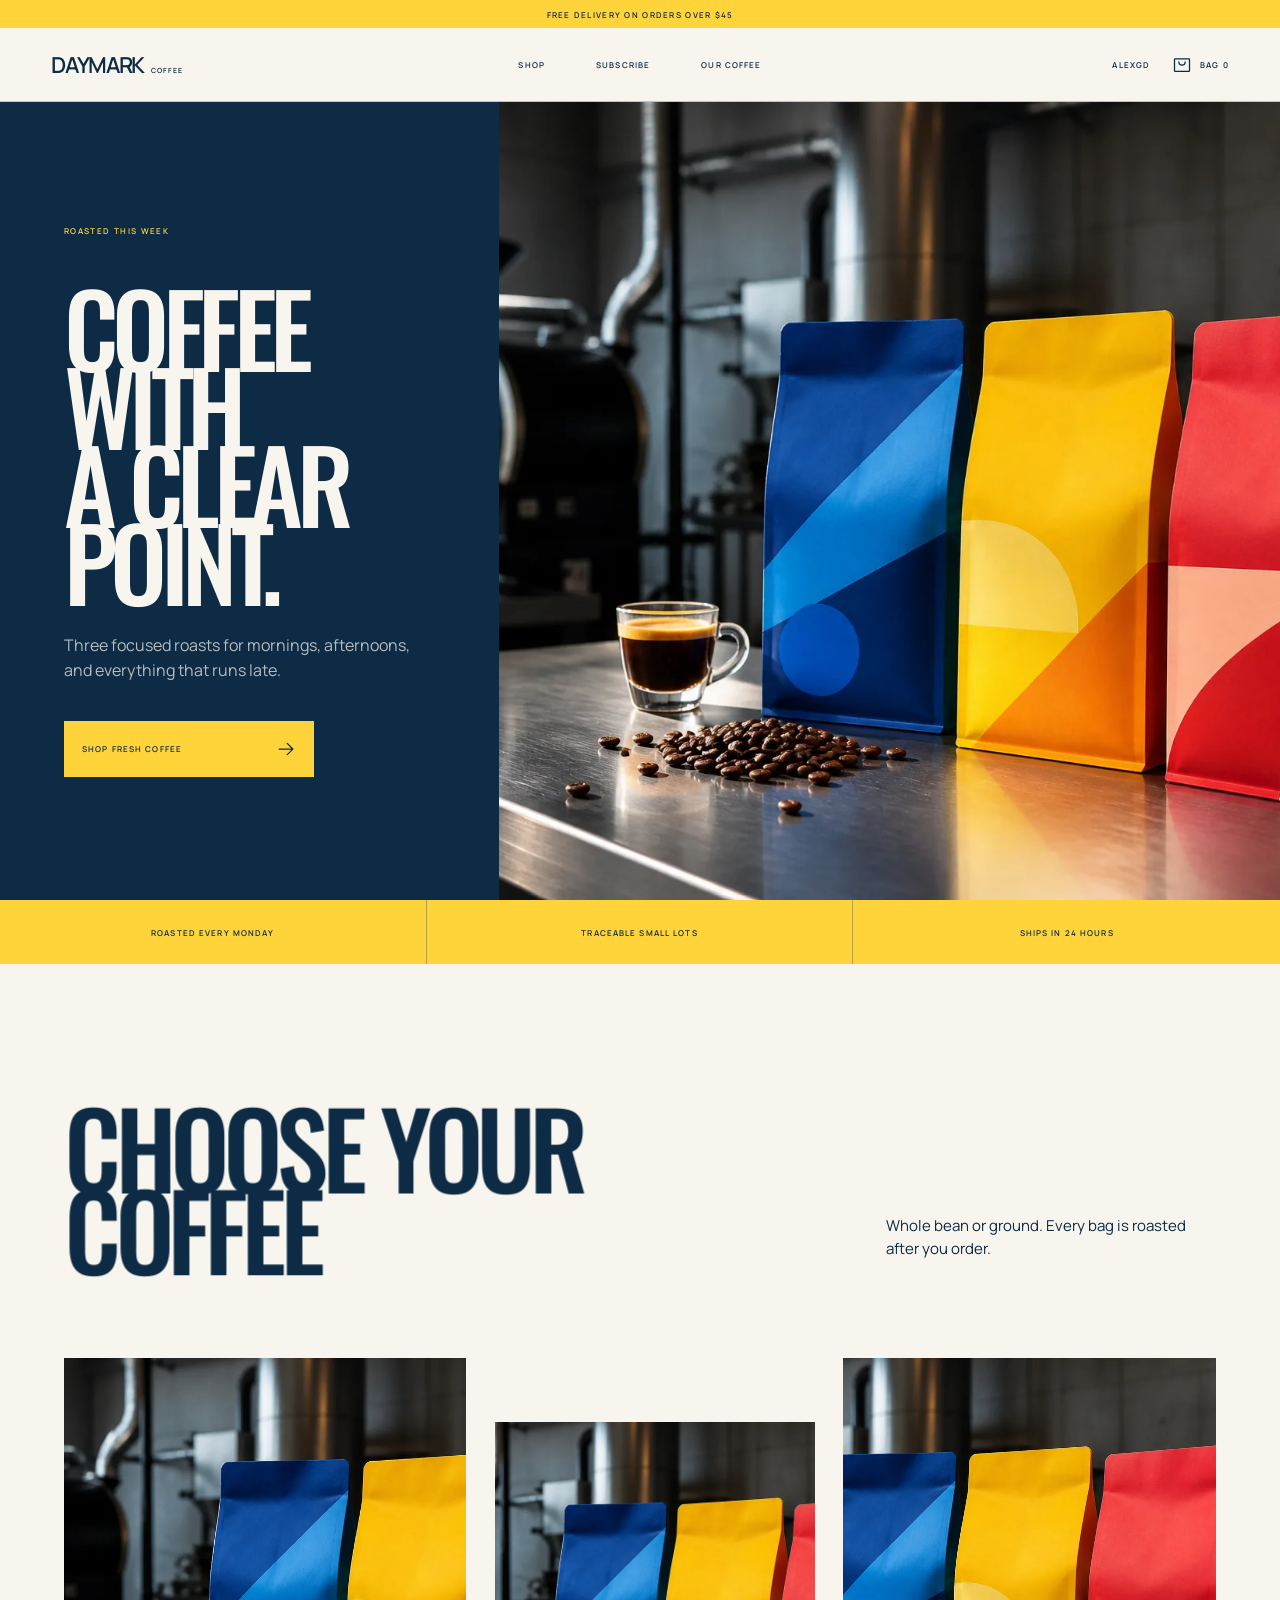
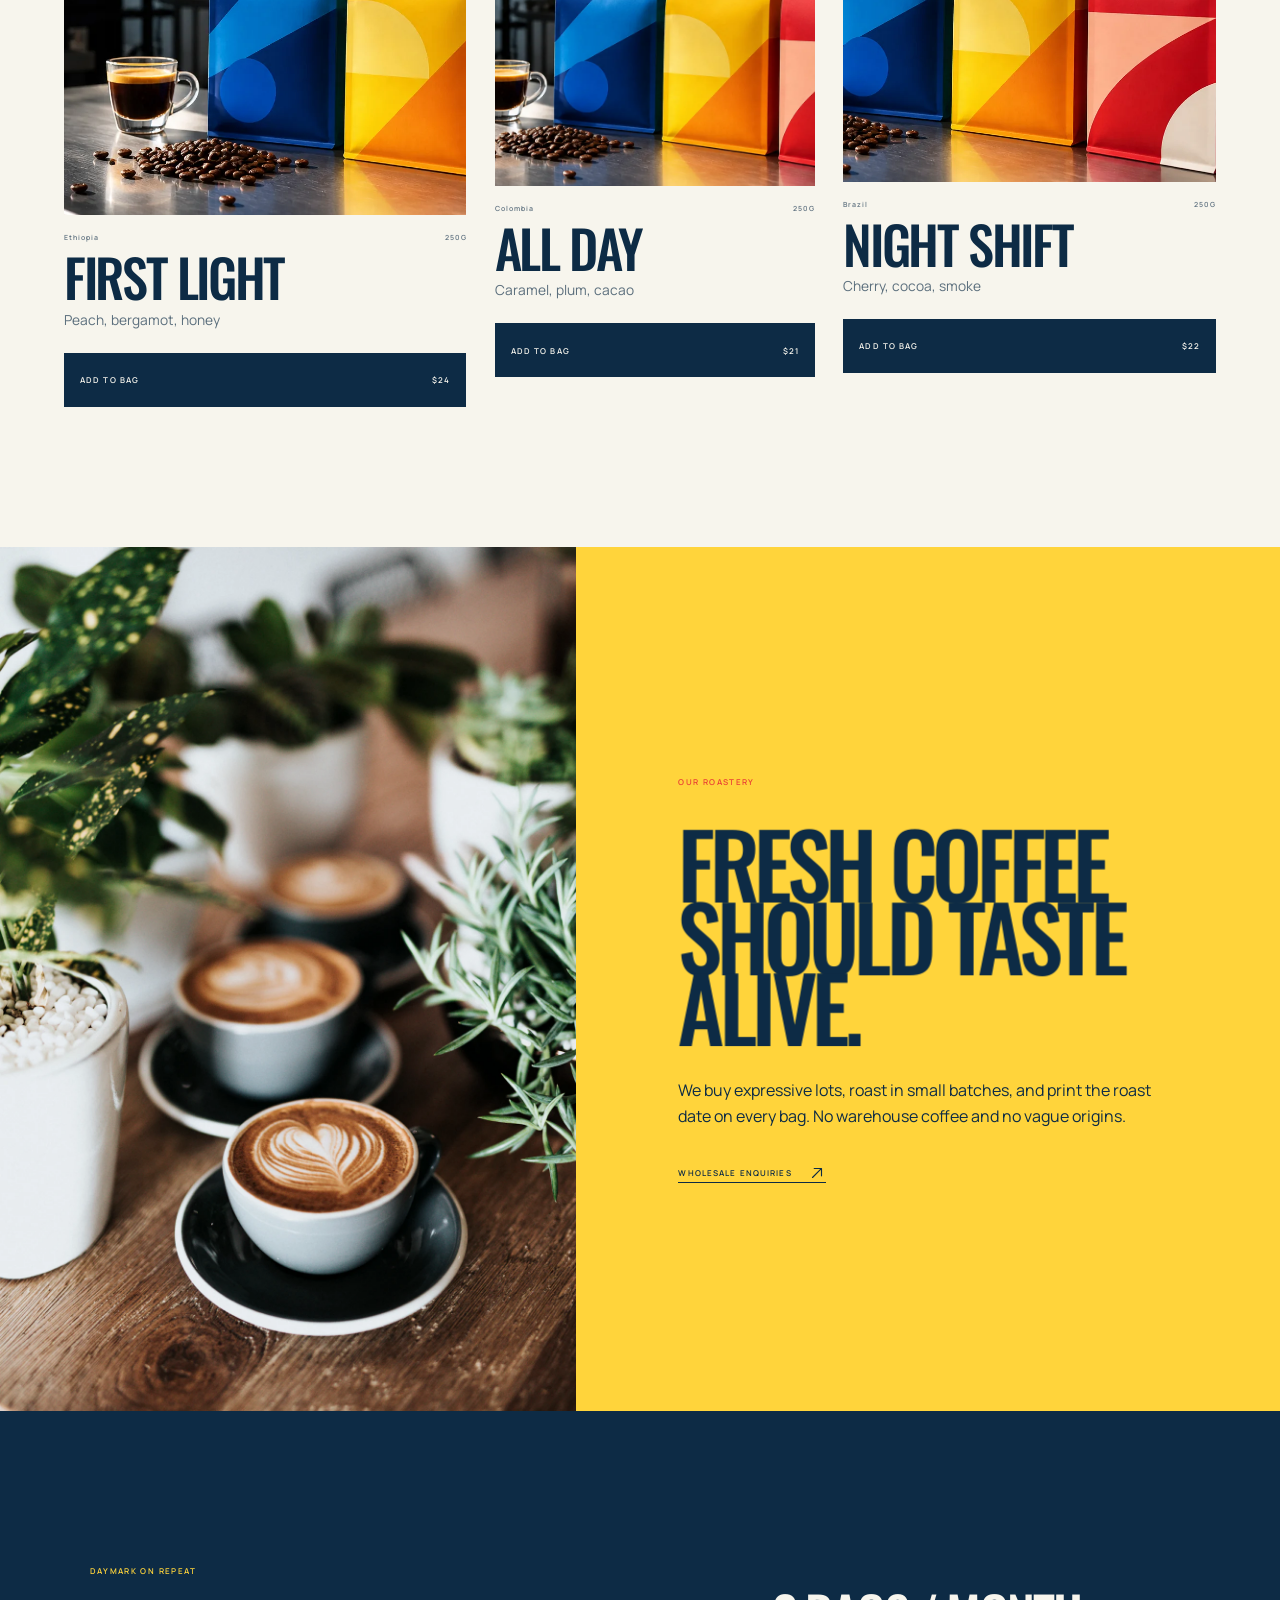
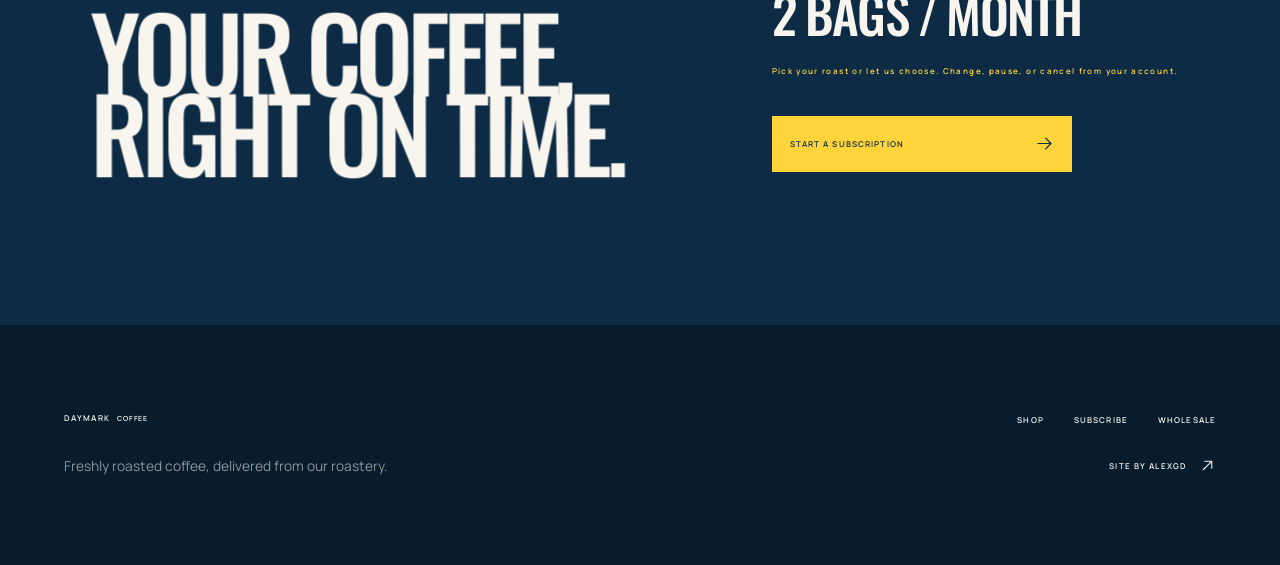
==== commit 854887a3: "Publish corrected main page cleanup" ====
--- a/concepts/index.html
+++ b/concepts/index.html
@@ -27,8 +27,8 @@
     <meta name="twitter:description" content="A complete, high-energy specialty coffee website concept designed by AlexGD." />
     <meta name="twitter:image" content="https://alexden09-boop.github.io/og.png" />
     <title>Coffee Website Concept | AlexGD</title>
-    <script type="module" crossorigin src="/assets/index-BGSd84wd.js"></script>
-    <link rel="stylesheet" crossorigin href="/assets/index-BOTQ2Ihb.css">
+    <script type="module" crossorigin src="/assets/index-C4g7wPTI.js"></script>
+    <link rel="stylesheet" crossorigin href="/assets/index-CYwJMSjc.css">
   </head>
   <body>
     <div id="root"></div>
--- a/assets/index-CYwJMSjc.css
+++ b/assets/index-CYwJMSjc.css
@@ -0,0 +1 @@
+@font-face{font-family:Manrope;src:url(/fonts/manrope-400.ttf) format("truetype");font-weight:400;font-style:normal;font-display:swap}@font-face{font-family:Manrope;src:url(/fonts/manrope-600.ttf) format("truetype");font-weight:600;font-style:normal;font-display:swap}@font-face{font-family:Oswald;src:url(/fonts/oswald-500.ttf) format("truetype");font-weight:500;font-style:normal;font-display:swap}@font-face{font-family:Prata;src:url(/fonts/prata-400.ttf) format("truetype");font-weight:400;font-style:normal;font-display:swap}:root{color:#eeeae2;background:#070b0e;font-family:Manrope,Arial,sans-serif;font-synthesis:none;--red: #e54a39;--red-deep: #741a13;--ink: #070b0e;--ink-raised: #0d1419;--navy: #0a1822;--paper: #eeeae2;--muted: #98958e;--line: rgba(238, 234, 226, .16);--display: "Oswald", "Arial Narrow", sans-serif;--serif: "Prata", Georgia, serif;--page-pad: clamp(24px, 4vw, 72px);--ease-enter: cubic-bezier(.22, 1, .36, 1);--ease-move: cubic-bezier(.32, .72, 0, 1);--ease-cut: cubic-bezier(.16, 1, .3, 1);--ease-mount: cubic-bezier(.22, .78, .18, 1);--ease-impact: cubic-bezier(.18, .92, .2, 1.08)}*{box-sizing:border-box}html{color-scheme:dark;background:var(--ink);overflow-x:clip}body{margin:0;min-width:0;min-height:100dvh;background:var(--ink);color:var(--paper);overflow-x:clip;-webkit-font-smoothing:antialiased}button,input,textarea{font:inherit}button,a{color:inherit}button{border:0;cursor:pointer}img{display:block;max-width:100%}::selection{color:var(--paper);background:var(--red)}.section-shell{width:min(100%,1600px);margin:0 auto;padding-inline:var(--page-pad)}main{position:relative;isolation:isolate}.scroll-counter{font-variant-numeric:tabular-nums lining-nums}.scroll-route{position:absolute;z-index:42;inset:0 auto auto 0;overflow:hidden;pointer-events:none;contain:layout paint style}.scroll-route__map{position:absolute;top:0;right:0;bottom:0;left:0;overflow:visible}.scroll-route__rail,.scroll-route__progress{vector-effect:non-scaling-stroke;stroke-linecap:round;stroke-linejoin:round}.scroll-route__rail{stroke:var(--red);stroke-width:1;stroke-dasharray:2 11;opacity:.16}.scroll-route__progress{stroke:var(--red);stroke-width:3}.scroll-route.is-tracing .route-head{will-change:transform}.route-node{position:absolute;display:flex;align-items:center;gap:10px;color:var(--red);opacity:.24;transform:translate3d(-5px,-50%,0) scale(.84);transform-origin:0 50%;transition:opacity .18s var(--ease-enter),transform .26s var(--ease-move)}.route-node--right{flex-direction:row-reverse;transform:translate3d(calc(-100% + 5px),-50%,0) scale(.84);transform-origin:100% 50%}.route-node i{flex:0 0 7px;width:7px;height:7px;background:var(--ink);border:1.5px solid var(--red);border-radius:50%;box-shadow:0 0 0 4px #e54a3914}.route-node b{padding:5px 7px;color:#ff705d;background:#070b0ec7;border:1px solid rgba(229,74,57,.32);font:500 7px/1 var(--display);letter-spacing:.15em;white-space:nowrap}.route-node.is-passed{opacity:.72;transform:translate3d(0,-50%,0) scale(1)}.route-node--right.is-passed{transform:translate3d(-100%,-50%,0) scale(1)}.route-node.is-current{opacity:1}.route-node.is-current i{background:var(--red);box-shadow:0 0 0 7px #e54a3921}.route-head{position:absolute;width:24px;height:24px;transform-origin:50% 50%}.route-head__shape,.route-head>b,.route-head>em{position:absolute;display:block;left:50%;top:50%}.route-head__shape{opacity:0;transform:translate3d(-50%,-50%,0) scale(.72);transition:opacity .16s var(--ease-enter),transform .24s var(--ease-move)}.route-head__shape--trace{width:8px;height:8px;background:#ff6a55;border:1px solid #ff9b8d;border-radius:50%;box-shadow:0 0 0 5px #e54a392e;opacity:1;transform:translate3d(-50%,-50%,0) scale(1)}.route-head__shape--graph{width:12px;height:12px;background:var(--ink);border:1.5px solid var(--red);border-radius:50%}.route-head__shape--frame{width:11px;height:11px;background:transparent;border:1.5px solid #ff6a55;transform:translate3d(-50%,-50%,0) rotate(45deg) scale(.72);box-shadow:0 0 0 4px #e54a3921}.route-head__shape--data{width:13px;height:3px;background:#ff6a55;box-shadow:-7px 0 #ff6a557a,-14px 0 #ff6a5533}.route-head__shape--logic{width:8px;height:8px;background:var(--red);border:1px solid var(--paper);border-radius:50%;box-shadow:0 0 0 3px var(--ink),0 0 0 6px #e54a3966}.route-head__shape--arrow{width:15px;height:12px;background:#ff6a55;clip-path:polygon(0 0,100% 50%,0 100%,25% 50%)}.route-head>b,.route-head>em{width:22px;height:1px;background:#ff705d8f;opacity:0;transition:opacity .18s var(--ease-enter),transform .24s var(--ease-move)}.route-head>b{transform:translate3d(-50%,-50%,0)}.route-head>em{transform:translate3d(-50%,-50%,0) rotate(90deg)}.scroll-route:not([data-mode=trace]) .route-head__shape--trace{opacity:0;transform:translate3d(-50%,-50%,0) scale(.72)}.scroll-route[data-mode=graph] .route-head__shape--graph,.scroll-route[data-mode=frame] .route-head__shape--frame,.scroll-route[data-mode=data] .route-head__shape--data,.scroll-route[data-mode=logic] .route-head__shape--logic,.scroll-route[data-mode=arrow] .route-head__shape--arrow{opacity:1;transform:translate3d(-50%,-50%,0) scale(1)}.scroll-route[data-mode=frame] .route-head__shape--frame{transform:translate3d(-50%,-50%,0) rotate(45deg) scale(1)}.scroll-route[data-mode=graph] .route-head>b,.scroll-route[data-mode=graph] .route-head>em{opacity:1}.skip-link{position:fixed;z-index:300;top:10px;left:12px;padding:10px 14px;color:var(--ink);background:var(--paper);transform:translateY(-160%)}.skip-link:focus{transform:translateY(0)}#about,#projects,#process,#contact{scroll-margin-top:64px}.project-transition{position:fixed;z-index:240;top:0;right:0;bottom:0;left:0;visibility:hidden;pointer-events:none;display:grid;grid-template-columns:auto minmax(0,1fr);align-items:end;gap:clamp(28px,6vw,100px);padding:clamp(28px,6vw,96px);color:var(--paper);background:var(--red);transform:translate3d(0,101%,0);transition:transform .36s var(--ease-move),visibility 0s linear .36s}.project-transition.is-active{visibility:visible;pointer-events:auto;transform:translateZ(0);transition:transform .36s var(--ease-move),visibility 0s}.project-transition>span{font:500 clamp(8rem,21vw,22rem)/.7 var(--display);letter-spacing:-.08em;opacity:.34}.project-transition>div{min-width:0;padding-bottom:clamp(6px,1vw,14px);opacity:0;transform:translate3d(0,24px,0);transition:opacity .18s var(--ease-cut),transform .24s var(--ease-cut)}.project-transition.is-active>div{opacity:1;transform:translateZ(0);transition-delay:.11s}.project-transition small{display:block;margin-bottom:clamp(14px,2vw,28px);color:var(--ink);font-size:9px;font-weight:600;letter-spacing:.18em}.project-transition strong{display:block;font:500 clamp(4rem,10vw,10rem)/.82 var(--display);letter-spacing:-.055em;overflow-wrap:anywhere}.site-header{position:fixed;z-index:100;inset:0 0 auto;height:64px;display:grid;grid-template-columns:1fr auto;align-items:center;padding-inline:var(--page-pad);background:#070b0ef0;border-bottom:1px solid var(--line)}.site-mark{justify-self:start;display:flex;align-items:baseline;gap:12px;padding:10px 0;background:transparent}.site-mark strong{font:500 24px/1 var(--display);letter-spacing:-.04em}.site-mark span{color:var(--muted);font-size:9px;letter-spacing:.18em}.site-header nav{display:flex;align-items:center;gap:clamp(22px,3vw,46px)}.site-header nav button{position:relative;display:inline-flex;align-items:center;gap:8px;padding:13px 0 11px;background:transparent;font-size:10px;font-weight:600;letter-spacing:.14em}.site-header nav button span{color:var(--red);font-size:8px}.site-header nav button:after{content:"";position:absolute;inset:auto 0 6px;height:1px;background:var(--red);transform:scaleX(0);transform-origin:0 50%;transition:transform .16s var(--ease-enter)}.menu-button{display:none;width:44px;height:44px;place-items:center;background:transparent;border:1px solid var(--line)}.hero-cover{position:relative;min-height:100dvh;padding-top:64px;display:grid;grid-template-columns:53% 47%;overflow:hidden;isolation:isolate;background:var(--ink)}.hero-cover:after{content:"";position:absolute;z-index:20;top:64px;right:0;bottom:0;left:0;pointer-events:none;opacity:.045;background:url(/assets/editorial-grain.webp) 0 0 / 360px 360px}.hero-opening{display:none}.hero-poster,.hero-case{position:relative;min-height:calc(100dvh - 64px);overflow:hidden}.hero-poster{isolation:isolate;display:grid;grid-template-rows:1fr;background:var(--red-deep)}.hero-poster__field{position:absolute;z-index:0;top:0;right:0;bottom:0;left:0;overflow:hidden;pointer-events:none;background:linear-gradient(90deg,rgba(238,234,226,.055) 1px,transparent 1px) 0 0 / 12.5% 100%,linear-gradient(rgba(238,234,226,.045) 1px,transparent 1px) 0 0 / 100% 12.5%,linear-gradient(126deg,transparent 0 53%,rgba(7,11,14,.12) 53.1% 69%,transparent 69.1%),radial-gradient(circle at 78% 38%,rgba(238,234,226,.08),transparent 34%),linear-gradient(135deg,#6d1711,#a32c20 48%,#741a13);transform-origin:70% 46%}.hero-poster__field:before{content:"";position:absolute;top:13%;right:-18%;width:min(64vw,720px);aspect-ratio:1;border:1px solid rgba(238,234,226,.2);border-radius:50%;box-shadow:0 0 0 clamp(34px,4vw,70px) #eeeae209,0 0 0 clamp(82px,9vw,150px) #070b0e0e}.hero-poster__field:after{content:"";position:absolute;left:7%;right:7%;bottom:8%;height:1px;background:#eeeae257;box-shadow:0 -7px #eeeae20f}.hero-field__orbit{position:absolute;top:28%;right:15%;width:clamp(92px,14vw,210px);aspect-ratio:1;border:1px solid rgba(238,234,226,.26);border-radius:50%}.hero-field__orbit:before,.hero-field__orbit:after{content:"";position:absolute;left:50%;top:50%;background:#eeeae257;transform:translate3d(-50%,-50%,0)}.hero-field__orbit:before{width:calc(100% + 42px);height:1px}.hero-field__orbit:after{width:1px;height:calc(100% + 42px)}.hero-field__axis{position:absolute;top:-8%;right:31%;width:1px;height:116%;background:#eeeae229;transform:rotate(24deg);transform-origin:50% 50%}.hero-field__axis:after{content:"";position:absolute;top:19%;left:-4px;width:9px;height:9px;background:var(--paper);border-radius:50%;box-shadow:0 0 0 6px #eeeae214}.hero-field__code{position:absolute;top:8%;right:4%;color:#eeeae294;font:500 7px/1 var(--display);letter-spacing:.24em;writing-mode:vertical-rl}.hero-poster__content{position:relative;z-index:3;grid-row:1;align-self:center;width:100%;padding:clamp(28px,5vh,58px) clamp(24px,3vw,48px) clamp(30px,5vh,58px) var(--page-pad)}.hero-kicker{margin:0 0 clamp(12px,1.8vh,20px);font-size:10px;font-weight:600;letter-spacing:.18em}.hero-trace{display:block;width:min(190px,42%);height:2px;margin-bottom:clamp(18px,2.5vh,27px);background:var(--paper);transform-origin:0 50%}.hero-poster h1{margin:0;font:500 clamp(4.25rem,min(8.2vw,12.5vh),7.8rem)/.84 var(--display);letter-spacing:-.052em;text-transform:uppercase}.hero-title-line{display:block;overflow:hidden}.hero-title-line>span{display:block;white-space:nowrap}.hero-lead{max-width:480px;margin:clamp(24px,3.4vh,38px) 0 0;font:clamp(1.15rem,1.65vw,1.7rem)/1.34 var(--serif);letter-spacing:-.02em}.hero-actions{display:flex;align-items:center;gap:24px;margin-top:clamp(24px,3.6vh,40px)}.primary-action,.secondary-action{min-height:50px;white-space:nowrap;transition:transform .14s var(--ease-impact)}.primary-action{position:relative;isolation:isolate;min-width:196px;display:inline-flex;align-items:center;justify-content:space-between;gap:24px;padding:0 16px;overflow:hidden;color:var(--paper);background:#480f0a47;border:1px solid rgba(238,234,226,.72);font-size:11px;transition:color .18s var(--ease-enter),border-color .18s var(--ease-enter),transform .14s var(--ease-impact)}.primary-action:before{content:"";position:absolute;z-index:-1;top:0;right:0;bottom:0;left:0;background:var(--paper);transform:translate3d(0,102%,0);transition:transform .24s var(--ease-move)}.action-label{position:relative;z-index:1}.action-arrow{position:relative;z-index:1;width:21px;height:21px;overflow:hidden}.action-arrow>span{display:flex;width:42px;transform:translateZ(0);transition:transform .23s var(--ease-move)}.action-arrow svg{flex:0 0 21px}.secondary-action{position:relative;display:inline-flex;align-items:center;gap:9px;padding:0;background:transparent;border-bottom:1px solid rgba(238,234,226,.28);font-size:11px}.secondary-action:after{content:"";position:absolute;inset:auto 0 -1px;height:1px;background:var(--paper);transform:scaleX(.22);transform-origin:0 50%;transition:transform .24s var(--ease-move)}.secondary-action svg{opacity:.72;transform:translate3d(-4px,0,0);transition:opacity .18s var(--ease-enter),transform .23s var(--ease-move)}.primary-action:active:not(:focus-visible),.secondary-action:active:not(:focus-visible){transform:scale(.98);transition-duration:.14s}.hero-case{height:calc(100dvh - 64px);display:grid;grid-template-rows:minmax(0,20%) minmax(0,27%) minmax(0,53%);background:var(--navy);perspective:1600px}.hero-film{position:relative;z-index:1;grid-row:1;align-self:stretch;min-height:0;margin:0 4% 0 9%;display:grid;grid-template-columns:repeat(3,1fr);gap:8px;padding:11px 10px;background:#11171b;border-block:9px solid #11171b;transform:rotate(.8deg)}.hero-film span{position:relative;overflow:hidden;background:linear-gradient(90deg,transparent 49.5%,rgba(238,234,226,.16) 49.5% 50.5%,transparent 50.5%),linear-gradient(transparent 49.5%,rgba(238,234,226,.12) 49.5% 50.5%,transparent 50.5%),linear-gradient(135deg,#1b2730,#0b1116);border:1px solid rgba(238,234,226,.13)}.hero-film span:before{content:attr(data-frame);position:absolute;z-index:2;left:9px;bottom:8px;color:#eeeae29e;font:500 7px/1 var(--display);letter-spacing:.18em}.hero-film span:after{content:"";position:absolute;top:18%;right:12%;width:44%;height:52%;border:1px solid rgba(229,74,57,.62);transform:skew(-12deg)}.hero-film span:nth-child(2){background-position:18px 0,0 12px,0 0}.hero-film span:nth-child(2):after{inset:22% 21% auto auto;width:34%;height:34%;border-radius:50%;transform:none;box-shadow:0 0 0 12px #e54a3914}.hero-film span:nth-child(3){background-position:-12px 0,0 -9px,0 0}.hero-film span:nth-child(3):after{top:16%;right:15%;width:12%;height:62%;border-width:0 1px;transform:rotate(28deg)}.hero-case__heading{position:relative;z-index:3;grid-row:2;align-self:center;min-height:0;margin:0 6% 0 8%;display:grid;grid-template-columns:.78fr 1.22fr;align-items:center;gap:clamp(16px,1.8vw,24px)}.hero-case__heading strong{color:var(--red);font:500 clamp(7rem,min(14vw,24vh),14rem)/.82 var(--display);letter-spacing:-.07em}.hero-case__copy{min-width:0;align-self:center}.hero-case__heading h2{margin:0;font:clamp(1.9rem,min(3.65vw,6vh),4.1rem)/1.01 var(--serif);letter-spacing:-.035em}.hero-case__meta{max-width:100%;margin:clamp(8px,1.4vh,14px) 0 0;color:var(--red);font-size:8px;font-weight:600;line-height:1.35;letter-spacing:.08em}.hero-dashboard{position:relative;z-index:3;grid-row:3;align-self:stretch;min-height:0;margin:0 5% 4.5% 9%;padding:2.8%;overflow:hidden;background:#0d2438f0;border:1px solid rgba(238,234,226,.13)}.hero-dashboard img{width:100%;height:100%;object-fit:contain;object-position:center;transition:transform .15s var(--ease-enter)}.hero-film-code{position:absolute;z-index:5;inset:2% 1.5% 2% auto;display:flex;flex-direction:column;align-items:center;justify-content:space-between;color:var(--muted);font:8px/1 var(--display);letter-spacing:.18em}.hero-film-code span{writing-mode:vertical-rl}.hero-person{position:absolute;z-index:7;inset:64px auto 0 30%;width:31%;pointer-events:none;overflow:hidden}.hero-person img{position:absolute;left:50%;bottom:-34%;height:112%;width:auto;max-width:none;transform:translate(-50%)}.hero-seam{position:absolute;z-index:8;top:58px;bottom:-2%;left:50.4%;width:clamp(54px,6vw,96px);height:calc(100% - 50px);object-fit:cover;opacity:.46;pointer-events:none}.hero-cover--without-portrait .hero-poster__content{width:100%}.experience{position:relative;padding:clamp(110px,12vw,185px) 0 clamp(82px,8vw,126px);background:var(--ink-raised);border-bottom:1px solid var(--line);overflow:hidden}.experience__heading h2,.proof__heading h2,.footer-title h2{margin:0;font:500 clamp(4.5rem,9.2vw,9.3rem)/.82 var(--display);letter-spacing:-.055em}.experience__heading h2 span,.proof__heading h2 span,.footer-line--accent{color:var(--red)}.experience__body{display:grid;grid-template-columns:repeat(12,1fr);gap:20px;align-items:end;margin-top:clamp(65px,8vw,120px)}.experience__number{grid-column:1 / span 5;display:grid;align-content:end;min-height:300px;border-bottom:1px solid var(--line)}.experience__number strong{color:var(--red);font:500 clamp(10rem,21vw,21rem)/.7 var(--display);letter-spacing:-.08em}.experience__number span{padding:22px 0 25px;color:var(--muted);font-size:10px;letter-spacing:.2em}.experience__story{grid-column:7 / span 6;align-self:stretch;display:flex;flex-direction:column;justify-content:space-between;border-top:1px solid var(--line);border-bottom:1px solid var(--line);padding:clamp(30px,4vw,62px) 0 25px}.experience__story>p{max-width:650px;margin:0;font:clamp(1.55rem,2.55vw,2.8rem)/1.32 var(--serif);letter-spacing:-.025em}.experience__facts{display:grid;grid-template-columns:repeat(2,minmax(0,1fr));gap:34px;margin-top:60px}.experience__facts article{display:grid;grid-template-columns:auto 1fr;align-items:end;gap:18px}.experience__facts strong{color:var(--red);font:500 clamp(3.6rem,5.5vw,6rem)/.8 var(--display)}.experience__facts span{max-width:150px;color:var(--muted);font-size:12px;line-height:1.45}.experience__axis{display:grid;grid-template-columns:auto minmax(0,1fr) auto;align-items:center;gap:18px;margin:clamp(45px,5vw,76px) 0 0;color:var(--red);font:500 9px/1 var(--display);letter-spacing:.18em}.experience__axis i{display:block;height:2px;background:var(--red);transform-origin:0 50%}.work-archive{padding:clamp(100px,10vw,155px) 0;background:var(--ink);overflow:hidden}.concept-entry__choices{display:grid;grid-template-columns:1.12fr .86fr 1.02fr;margin-top:clamp(34px,4vw,58px);border-block:1px solid var(--line)}.concept-entry__choices button{position:relative;isolation:isolate;min-width:0;min-height:clamp(118px,10vw,158px);display:grid;grid-template-columns:auto minmax(0,1fr) auto;align-items:center;gap:clamp(14px,2vw,30px);padding:20px clamp(16px,2vw,30px);color:var(--paper);background:transparent;border-right:1px solid var(--line);overflow:hidden;text-align:left}.concept-entry__choices button:last-child{border-right:0}.concept-entry__choices button:before{content:"";position:absolute;z-index:-1;top:0;right:0;bottom:0;left:0;background:var(--red);transform:translate3d(0,101%,0);transition:transform .24s var(--ease-move)}.concept-entry__choices button>span{color:var(--red);font:500 12px/1 var(--display);letter-spacing:.08em;transition:color .16s var(--ease-enter)}.concept-entry__choices strong{min-width:0;font:500 clamp(2rem,3.2vw,3.4rem)/.92 var(--display);letter-spacing:-.04em}.concept-entry__choices svg{color:var(--red);transition:color .16s var(--ease-enter),transform .18s var(--ease-move)}.concept-entry__choices button:active:not(:focus-visible){transform:scale(.985)}.discipline-line{margin-top:clamp(20px,2.2vw,34px);padding-block:clamp(18px,2vw,28px);border-block:1px solid var(--line);overflow:hidden}.discipline-line__track{display:flex;align-items:center;justify-content:space-between;gap:clamp(22px,3vw,52px);min-width:max-content}.discipline-line span{display:inline-flex;align-items:center;gap:clamp(22px,3vw,52px);color:var(--paper);font:500 clamp(.86rem,1.3vw,1.2rem)/1 var(--display);letter-spacing:.05em;white-space:nowrap}.discipline-line svg{width:20px;height:20px;color:var(--red)}.live-heading{margin-top:clamp(105px,11vw,170px);padding-top:clamp(30px,3vw,46px);border-top:1px solid var(--line)}.live-heading>p:first-child{margin:0 0 31px;color:var(--red);font-size:10px;font-weight:600;letter-spacing:.18em}.live-heading h2{margin:0;font:500 clamp(4.5rem,9.2vw,9.3rem)/.82 var(--display);letter-spacing:-.055em}.live-heading h2 span{color:var(--red)}.live-heading__lead{max-width:630px;margin:clamp(30px,3.5vw,52px) 0 0;color:#c2beb6;font:clamp(1.15rem,1.75vw,1.55rem)/1.5 var(--serif)}.live-sites{position:relative;display:grid;grid-template-columns:repeat(2,minmax(0,1fr));margin-top:clamp(58px,6vw,92px);border-top:1px solid var(--line);border-left:1px solid var(--line)}.project-data-bus{position:absolute;z-index:5;top:-35px;right:0;left:0;height:26px;display:grid;grid-template-columns:auto repeat(4,minmax(30px,1fr)) auto;align-items:center;gap:10px;color:var(--red);font:500 7px/1 var(--display);letter-spacing:.14em;pointer-events:none}.project-data-bus:before{content:"";position:absolute;z-index:-1;right:78px;left:74px;top:50%;height:1px;background:#e54a3957;transform:scaleX(0);transform-origin:0 50%}.project-data-bus i{justify-self:center;width:7px;height:7px;background:var(--ink);border:1px solid var(--red);border-radius:50%;opacity:.28;transform:scale(.7)}.project-data-bus span,.project-data-bus b{padding:4px 6px;background:var(--ink);font-weight:500;white-space:nowrap}.live-site{min-width:0}.live-site a{position:relative;min-height:clamp(240px,21vw,330px);display:grid;grid-template-columns:auto minmax(0,1fr);grid-template-rows:auto 1fr auto;gap:22px 26px;padding:clamp(24px,2.5vw,38px);border-right:1px solid var(--line);border-bottom:1px solid var(--line);overflow:hidden;text-decoration:none;transform-style:preserve-3d;backface-visibility:hidden}.live-site a:before{content:"";position:absolute;top:0;right:0;bottom:0;left:0;z-index:0;background:var(--red);transform:translate3d(0,102%,0);transition:transform .24s var(--ease-move)}.live-site a>*{position:relative;z-index:1}.live-site__index{color:var(--red);font:500 clamp(3.8rem,5vw,5.6rem)/.8 var(--display);letter-spacing:-.06em;transition:color .15s var(--ease-enter),transform .15s var(--ease-enter)}.live-site__copy{grid-column:2;grid-row:1 / span 2;align-self:end;min-width:0}.live-site__copy p{margin:0 0 16px;color:var(--red);font-size:8px;font-weight:600;line-height:1.4;letter-spacing:.14em;transition:color .22s var(--ease-enter)}.live-site__copy h3{margin:0;font:500 clamp(2.35rem,4vw,4.4rem)/.95 var(--display);letter-spacing:-.045em;overflow-wrap:anywhere}.live-site__copy span{display:block;max-width:410px;margin-top:19px;color:var(--muted);font-size:12px;line-height:1.55;transition:color .22s var(--ease-enter)}.live-site a>.live-site__echo{position:absolute;z-index:0;right:-.04em;bottom:-.2em;max-width:none;color:var(--paper);font:500 clamp(5.8rem,9vw,10rem)/.72 var(--display);letter-spacing:-.065em;white-space:nowrap;opacity:0;pointer-events:none;transform:translate3d(11%,18%,0);transition:opacity .18s var(--ease-enter),transform .28s var(--ease-move)}.live-site__action{grid-column:2;align-self:end;display:inline-flex;align-items:center;gap:9px;font-size:9px;font-weight:600;letter-spacing:.14em}.live-site__action svg{transition:transform .15s var(--ease-enter)}.proof{padding:clamp(110px,12vw,185px) 0;background:var(--ink-raised);overflow:hidden}.proof__heading>p{margin:0 0 31px;color:var(--red);font-size:10px;font-weight:600;letter-spacing:.18em}.proof__stats{display:grid;grid-template-columns:repeat(2,minmax(0,1fr));margin-top:clamp(78px,8vw,120px);border-top:1px solid var(--line);border-left:1px solid var(--line)}.proof-stat{position:relative;isolation:isolate;min-height:clamp(390px,38vw,560px);display:flex;flex-direction:column;justify-content:space-between;gap:50px;padding:clamp(28px,3vw,46px);border-right:1px solid var(--line);border-bottom:1px solid var(--line);overflow:hidden}.proof-stat:before{content:"";position:absolute;z-index:-1;top:0;right:0;bottom:0;left:0;background:var(--red);transform:translate3d(0,101%,0);transition:transform .36s var(--ease-move)}.proof-stat:after{content:"";position:absolute;top:0;right:0;width:34%;height:2px;background:var(--red);transform:scaleX(0);transform-origin:100% 50%;transition:transform .36s var(--ease-cut)}.proof-stat__value{min-width:0;display:flex;align-items:baseline;color:var(--red);font:500 clamp(7rem,13vw,13.5rem)/.72 var(--display);letter-spacing:-.075em;white-space:nowrap;transition:color .24s var(--ease-enter),transform .28s var(--ease-move)}.proof-stat__value>span{margin-right:.02em;font-size:.42em;letter-spacing:-.02em}.proof-stat__value>span:first-child{margin-right:.1em}.proof-stat__copy{display:grid;grid-template-columns:minmax(0,1fr) minmax(170px,.7fr);align-items:end;gap:24px;border-top:1px solid var(--line);padding-top:25px}.proof-stat__copy h3{max-width:360px;margin:0;font:500 clamp(1.8rem,3vw,3.4rem)/.92 var(--display);letter-spacing:-.035em}.proof-stat__copy p{max-width:260px;margin:0;color:var(--muted);font-size:12px;line-height:1.55}footer{min-height:100dvh;padding:clamp(110px,12vw,180px) 0 28px;background:var(--ink)}.footer-shell{min-height:calc(100dvh - clamp(138px,14vw,208px));display:grid;grid-template-columns:repeat(12,1fr);grid-template-rows:auto 1fr auto;gap:20px}.footer-title{grid-column:1 / span 12}.footer-title>p{margin:0 0 35px;color:var(--red);font-size:10px;font-weight:600;letter-spacing:.18em}.footer-title h2{font-size:clamp(5.4rem,11.5vw,11.8rem)}.footer-line{display:block;overflow:hidden}.footer-line__inner{display:block}.footer-action{grid-column:7 / span 6;align-self:center}.footer-action button{width:100%;display:grid;grid-template-columns:minmax(0,1fr) auto;align-items:center;gap:18px;padding:26px 0;color:var(--paper);background:transparent;border-block:1px solid var(--line);text-align:left;transition:transform .14s var(--ease-impact)}.footer-action button>span:first-child{min-width:0;font:500 clamp(2.4rem,4.8vw,5.2rem)/1 var(--display);letter-spacing:-.04em}.footer-arrow{width:clamp(36px,5vw,68px);aspect-ratio:1;overflow:hidden}.footer-arrow>span{display:flex;width:200%;height:100%;transform:translateZ(0);transition:transform .26s var(--ease-move)}.footer-arrow svg{flex:0 0 50%;width:50%;height:100%;color:var(--red)}.footer-action button:active:not(:focus-visible){transform:scale(.992);transition:transform .14s var(--ease-impact)}.footer-meta{grid-column:1 / span 12;align-self:end;display:flex;justify-content:space-between;padding-top:22px;color:var(--muted);border-top:1px solid var(--line);font-size:10px}.contact-backdrop{position:fixed;z-index:150;top:0;right:0;bottom:0;left:0;visibility:hidden;opacity:0;pointer-events:none;background:#000000b8;transition:opacity .12s var(--ease-enter),visibility 0s linear .12s}.contact-backdrop.is-open{visibility:visible;opacity:1;pointer-events:auto;transition:opacity .16s var(--ease-enter),visibility 0s}.contact-panel{position:fixed;z-index:160;inset:0 0 0 auto;width:min(640px,100%);padding:34px clamp(24px,5vw,60px);color:var(--paper);background:var(--ink-raised);border-left:1px solid var(--line);overflow-y:auto;overscroll-behavior:contain;visibility:hidden;pointer-events:none;transform:translate(100%);transition:transform .22s var(--ease-move),visibility 0s linear .22s}.contact-panel.is-open{visibility:visible;pointer-events:auto;transform:translate(0);transition:transform .28s var(--ease-move),visibility 0s}.contact-backdrop.is-instant-open,.contact-panel.is-instant-open,.contact-backdrop.is-instant-close,.contact-panel.is-instant-close{transition:none}.contact-panel .icon-button{float:right;width:44px;height:44px;display:grid;place-items:center;color:var(--paper);background:transparent;border:1px solid var(--line)}.contact-panel__meta{padding-top:72px;color:var(--red);font-size:10px;font-weight:600;letter-spacing:.18em}.contact-panel h2{margin:34px 0 60px;font:500 clamp(4rem,8vw,7rem)/.82 var(--display);letter-spacing:-.055em}.contact-panel form{display:grid;gap:29px}.contact-panel label{display:grid;gap:10px;color:#c6c2ba;font-size:11px;letter-spacing:.08em;text-transform:uppercase}.contact-panel input,.contact-panel textarea{width:100%;padding:12px 0;color:var(--paper);background:transparent;border:0;border-bottom:1px solid rgba(238,234,226,.42);border-radius:0;outline:0;font-size:18px;resize:vertical}.contact-panel input::placeholder,.contact-panel textarea::placeholder{color:#8f8b84}.contact-panel input:focus,.contact-panel textarea:focus{border-color:var(--red)}.contact-panel textarea{min-height:110px}.form-submit{min-height:58px;margin-top:18px;padding:0 18px;display:flex;align-items:center;justify-content:space-between;color:var(--paper);background:var(--red);transition:transform .14s var(--ease-impact)}.form-submit svg{transition:transform .22s var(--ease-move)}.form-submit:active:not(:focus-visible){transform:scale(.985);transition:transform .14s var(--ease-impact)}.success-state{max-width:440px;padding-top:42px;color:var(--red);border-top:1px solid var(--line)}.success-state p{color:#c6c2ba;font:1.25rem/1.55 var(--serif)}:focus-visible{outline:2px solid var(--red);outline-offset:4px}.hero-poster :focus-visible{outline-color:var(--paper);box-shadow:0 0 0 2px #070b0eb8}.reveal{opacity:1;transform:none}@media(prefers-reduced-motion:no-preference){.hero-opening{position:absolute;z-index:60;top:64px;right:0;bottom:0;left:0;display:block;pointer-events:none;overflow:hidden;animation:opening-layer 1.56s linear both}.hero-opening__panel{position:absolute;top:0;right:0;bottom:0;left:0}.hero-opening__panel--ink{background:var(--ink);transform-origin:100% 50%;animation:opening-ink 1.28s var(--ease-cut) .18s both}.hero-opening__panel--red{left:-14%;right:auto;width:13%;background:var(--red);transform:skew(-7deg) translate3d(-20vw,0,0);animation:opening-red 1.08s var(--ease-mount) .29s both}.hero-opening__signature{position:absolute;left:var(--page-pad);bottom:clamp(28px,5vw,76px);display:flex;align-items:center;gap:18px;color:var(--paper);font:500 clamp(3.4rem,7vw,7.2rem)/1 var(--display);letter-spacing:-.06em;animation:opening-signature .62s var(--ease-cut) 80ms both}.hero-opening__signature i{width:clamp(70px,12vw,180px);height:2px;background:var(--red);transform-origin:0 50%;animation:opening-rule .52s var(--ease-cut) .24s both}.hero-poster__field{transform-origin:50% 60%;animation:hero-still-in 1.25s var(--ease-mount) .51s both}.hero-kicker{animation:hero-copy-in .43s var(--ease-cut) .82s both}.hero-trace{animation:hero-rule-in .62s var(--ease-cut) .9s both}.hero-title-line>span{transform-origin:0 50%;animation:headline-cut .9s var(--ease-cut) both}.hero-title-line:nth-child(1)>span{animation-delay:.88s}.hero-title-line:nth-child(2)>span{animation-delay:.98s}.hero-lead{animation:hero-copy-in .58s var(--ease-cut) 1.13s both}.hero-actions{animation:hero-actions-in .42s var(--ease-cut) 1.25s both}.hero-film{animation:film-mount .9s var(--ease-mount) .65s both}.hero-film span{animation:film-frame-in .52s var(--ease-cut) both}.hero-film span:nth-child(1){animation-delay:.79s}.hero-film span:nth-child(2){animation-delay:.86s}.hero-film span:nth-child(3){animation-delay:.93s}.hero-case__heading strong{transform-origin:0 100%;animation:case-index-in .82s var(--ease-cut) .82s both}.hero-case__heading h2{animation:case-title-in .72s var(--ease-cut) .93s both}.hero-case__meta{animation:case-meta-in .46s var(--ease-cut) 1.07s both}.hero-dashboard{transform-origin:50% 100%;animation:dashboard-mount 1.02s var(--ease-mount) .98s both}.hero-dashboard img{animation:dashboard-settle 1.18s var(--ease-cut) 1.01s both}.hero-film-code{animation:case-code-in .52s var(--ease-cut) 1.18s both}.reveal{--reveal-x: 0px;--reveal-y: 26px;--reveal-scale: 1;opacity:0;transform:translate3d(var(--reveal-x),var(--reveal-y),0) scale(var(--reveal-scale));transition:opacity .4s var(--ease-cut),transform .7s var(--ease-cut);transition-delay:var(--reveal-delay, 0ms)}.reveal.is-visible{opacity:1;transform:translateZ(0) scale(1)}.experience__heading,.concept-entry,.live-heading,.proof__heading{--reveal-x: -30px;--reveal-y: 0px}.experience__number{--reveal-y: 0px;--reveal-scale: .94}.experience__story{--reveal-x: 30px;--reveal-y: 0px}.discipline-line.reveal{opacity:1;transform:none;transition:none}.discipline-line__track{opacity:0;transform:translate3d(-5%,0,0);transition:opacity .3s var(--ease-cut),transform .76s var(--ease-cut);transition-delay:var(--reveal-delay, 0ms)}.discipline-line.is-visible .discipline-line__track{opacity:1;transform:translateZ(0)}.live-site.reveal{opacity:1;transform:none;transition:none}.live-site a{opacity:0;clip-path:inset(0 0 100% 0);transform:translate3d(0,18px,0);transition:opacity .3s var(--ease-cut),clip-path .68s var(--ease-cut),transform .68s var(--ease-cut);transition-delay:var(--reveal-delay, 0ms)}.live-site.is-visible a{opacity:1;clip-path:inset(0 0 0 0);transform:translateZ(0)}.proof-stat.reveal{--reveal-y: 54px;--reveal-scale: .96}.footer-title.reveal{opacity:1;transform:none;transition:none}.footer-title>p{opacity:0;transform:translate3d(-18px,0,0);transition:opacity .36s var(--ease-cut),transform .56s var(--ease-cut);transition-delay:var(--reveal-delay, 0ms)}.footer-line__inner{opacity:0;transform:translate3d(0,108%,0) rotate(.6deg);transform-origin:0 100%;transition:opacity .3s var(--ease-cut),transform .8s var(--ease-cut)}.footer-line:nth-child(1) .footer-line__inner{transition-delay:calc(var(--reveal-delay, 0ms) + 30ms)}.footer-line:nth-child(2) .footer-line__inner{transition-delay:calc(var(--reveal-delay, 0ms) + 105ms)}.footer-title.is-visible>p{opacity:1;transform:translateZ(0)}.footer-title.is-visible .footer-line__inner{opacity:1;transform:translateZ(0) rotate(0)}.footer-action.reveal{opacity:1;transform:none;transition:none}.footer-action button{position:relative;border-block:0}.footer-action button:before,.footer-action button:after{content:"";position:absolute;right:0;left:0;height:1px;background:var(--line);transform:scaleX(0);transform-origin:0 50%;transition:transform .72s var(--ease-cut);transition-delay:var(--reveal-delay, 0ms)}.footer-action button:before{top:0}.footer-action button:after{bottom:0}.footer-action button>span:first-child{opacity:1;transform:translate3d(-10px,0,0);transition:transform .24s var(--ease-cut)}.footer-action .footer-arrow{opacity:1;transform:translate3d(-8px,8px,0) rotate(-4deg) scale(.96);transition:transform .24s var(--ease-cut)}.footer-action.is-visible button:before,.footer-action.is-visible button:after{transform:scaleX(1)}.footer-action.is-visible button>span:first-child,.footer-action.is-visible .footer-arrow{transform:translateZ(0) rotate(0) scale(1)}@supports (animation-timeline: view()){.experience{view-timeline-name:--experience-scene;view-timeline-axis:block}.experience__number.reveal{opacity:1;transform-origin:0 100%;animation:experience-number-scroll linear both;animation-timeline:--experience-scene;animation-range:entry 6% cover 48%}.experience__story.reveal{opacity:1;animation:experience-story-scroll linear both;animation-timeline:--experience-scene;animation-range:entry 12% cover 54%}.experience__axis i{animation:experience-axis-scroll linear both;animation-timeline:--experience-scene;animation-range:entry 20% cover 56%}.experience__axis>span{animation:experience-axis-labels linear both;animation-timeline:--experience-scene;animation-range:entry 26% cover 57%}.live-sites{view-timeline-name:--projects-scene;view-timeline-axis:block}.live-site:nth-of-type(odd) a{animation:project-panel-left linear both;animation-timeline:--projects-scene}.live-site:nth-of-type(2n) a{animation:project-panel-right linear both;animation-timeline:--projects-scene}.live-site:nth-of-type(1) a{animation-range:entry 3% cover 30%}.live-site:nth-of-type(2) a{animation-range:entry 11% cover 38%}.live-site:nth-of-type(3) a{animation-range:entry 28% cover 55%}.live-site:nth-of-type(4) a{animation-range:entry 36% cover 63%}.project-data-bus:before{animation:route-data-line linear both;animation-timeline:--projects-scene;animation-range:entry 0% cover 34%}.project-data-bus i{animation:route-data-node linear both;animation-timeline:--projects-scene}.project-data-bus i:nth-of-type(1){animation-range:entry 8% cover 23%}.project-data-bus i:nth-of-type(2){animation-range:entry 15% cover 30%}.project-data-bus i:nth-of-type(3){animation-range:entry 22% cover 37%}.project-data-bus i:nth-of-type(4){animation-range:entry 29% cover 44%}.proof{view-timeline-name:--proof-scene;view-timeline-axis:block}.proof-stat:first-child{animation:proof-card-left linear both;animation-timeline:--proof-scene;animation-range:entry 14% cover 48%}.proof-stat:last-child{animation:proof-card-right linear both;animation-timeline:--proof-scene;animation-range:entry 24% cover 58%}}@keyframes opening-layer{0%,94%{visibility:visible}to{visibility:hidden}}@keyframes opening-ink{0%,31%{transform:scaleX(1)}to{transform:scaleX(0)}}@keyframes opening-red{0%{transform:skew(-7deg) translate3d(-20vw,0,0)}to{transform:skew(-7deg) translate3d(132vw,0,0)}}@keyframes opening-signature{0%{opacity:0;transform:translate3d(-24px,0,0)}35%,70%{opacity:1;transform:translateZ(0)}to{opacity:0;transform:translate3d(18px,0,0)}}@keyframes opening-rule{0%{transform:scaleX(0)}to{transform:scaleX(1)}}@keyframes hero-still-in{0%{opacity:.55;transform:scale(1.055)}to{opacity:1;transform:scale(1)}}@keyframes hero-copy-in{0%{opacity:0;transform:translate3d(-14px,0,0)}to{opacity:1;transform:translateZ(0)}}@keyframes hero-rule-in{0%{opacity:0;transform:scaleX(0)}to{opacity:1;transform:scaleX(1)}}@keyframes hero-actions-in{0%{opacity:.58;transform:translate3d(0,8px,0)}to{opacity:1;transform:translateZ(0)}}@keyframes headline-cut{0%{opacity:0;transform:translate3d(0,112%,0) skew(-4deg)}76%{opacity:1;transform:translate3d(0,-3.5%,0) skew(.6deg)}to{opacity:1;transform:translateZ(0) skew(0)}}@keyframes film-mount{0%{opacity:0;transform:translate3d(28px,-20px,0) rotate(2.4deg) scale(.985)}to{opacity:1;transform:translateZ(0) rotate(.8deg) scale(1)}}@keyframes film-frame-in{0%{opacity:0;transform:translate3d(14px,0,0) scale(.98)}to{opacity:1;transform:translateZ(0) scale(1)}}@keyframes case-index-in{0%{opacity:0;transform:translate3d(0,26px,0) scale(.92)}to{opacity:1;transform:translateZ(0) scale(1)}}@keyframes case-title-in{0%{opacity:0;transform:translate3d(24px,0,0)}to{opacity:1;transform:translateZ(0)}}@keyframes case-meta-in{0%{opacity:0;transform:translate3d(16px,0,0)}to{opacity:1;transform:translateZ(0)}}@keyframes dashboard-mount{0%{opacity:0;transform:translate3d(0,58px,0) scale(.925) rotateX(9deg) rotateY(-4deg) rotate(-.5deg)}76%{opacity:1;transform:translate3d(0,-4px,0) scale(1.012) rotateX(-1deg) rotateY(.4deg) rotate(0)}to{opacity:1;transform:translateZ(0) scale(1) rotateX(0) rotateY(0) rotate(0)}}@keyframes dashboard-settle{0%{transform:scale(1.04)}to{transform:scale(1)}}@keyframes case-code-in{0%{opacity:0;transform:translate3d(0,12px,0)}to{opacity:1;transform:translateZ(0)}}@keyframes experience-number-scroll{0%{transform:translate3d(-5vw,10vh,0) scale(1.32)}72%{transform:translate3d(.6vw,-.6vh,0) scale(.985)}to{transform:translateZ(0) scale(1)}}@keyframes experience-story-scroll{0%{opacity:.08;transform:translate3d(13vw,0,0)}72%{opacity:1;transform:translate3d(-.7vw,0,0)}to{opacity:1;transform:translateZ(0)}}@keyframes experience-axis-scroll{0%{transform:scaleX(0)}to{transform:scaleX(1)}}@keyframes experience-axis-labels{0%{opacity:0;transform:translate3d(0,8px,0)}to{opacity:1;transform:translateZ(0)}}@keyframes route-data-line{0%{transform:scaleX(.001)}to{transform:scaleX(1)}}@keyframes route-data-node{0%{opacity:.2;transform:scale(.72)}72%{opacity:1;transform:scale(1.35)}to{opacity:1;transform:scale(1)}}@keyframes project-panel-left{0%{opacity:.08;clip-path:inset(0 100% 0 0);transform:translate3d(-9%,60px,0) rotateY(8deg) scale(.94)}76%{opacity:1;clip-path:inset(0 0 0 0);transform:translate3d(.7%,-4px,0) rotateY(-.7deg) scale(1.006)}to{opacity:1;clip-path:inset(0 0 0 0);transform:translateZ(0) rotateY(0) scale(1)}}@keyframes project-panel-right{0%{opacity:.08;clip-path:inset(0 0 0 100%);transform:translate3d(9%,60px,0) rotateY(-8deg) scale(.94)}76%{opacity:1;clip-path:inset(0 0 0 0);transform:translate3d(-.7%,-4px,0) rotateY(.7deg) scale(1.006)}to{opacity:1;clip-path:inset(0 0 0 0);transform:translateZ(0) rotateY(0) scale(1)}}@keyframes proof-card-left{0%{opacity:.08;transform:translate3d(-8%,94px,0) rotateX(13deg) rotateY(6deg) scale(.94)}78%{opacity:1;transform:translate3d(.6%,-5px,0) rotateX(-1deg) rotateY(-.5deg) scale(1.006)}to{opacity:1;transform:translateZ(0) rotateX(0) rotateY(0) scale(1)}}@keyframes proof-card-right{0%{opacity:.08;transform:translate3d(8%,94px,0) rotateX(13deg) rotateY(-6deg) scale(.94)}78%{opacity:1;transform:translate3d(-.6%,-5px,0) rotateX(-1deg) rotateY(.5deg) scale(1.006)}to{opacity:1;transform:translateZ(0) rotateX(0) rotateY(0) scale(1)}}}@media(hover:hover)and (pointer:fine){.primary-action:hover{color:var(--red);border-color:var(--paper)}.primary-action:hover:before{transform:translateZ(0)}.secondary-action:hover:after{transform:scaleX(1)}.secondary-action:hover svg{opacity:1;transform:translate3d(2px,0,0)}.site-header nav button:hover{color:var(--red)}.concept-entry__choices button:hover:before{transform:translateZ(0)}.concept-entry__choices button:hover>span,.concept-entry__choices button:hover svg{color:var(--ink)}.concept-entry__choices button:hover svg{transform:translate3d(4px,-4px,0)}.live-site a:hover:before{transform:translateZ(0)}.live-site a:hover .live-site__index{color:var(--paper);transform:translate3d(0,-5px,0)}.live-site a:hover .live-site__copy p{color:var(--ink)}.live-site a:hover .live-site__copy span{color:#eeeae2c7}.live-site a:hover .live-site__echo{opacity:.09;transform:translate3d(2%,18%,0)}.proof-stat:hover:before{transform:translateZ(0)}.proof-stat:hover:after{transform:scaleX(1)}.proof-stat:hover .proof-stat__value{color:var(--ink);transform:translate3d(7px,-4px,0)}.proof-stat:hover .proof-stat__copy{border-color:#070b0e38}.proof-stat:hover .proof-stat__copy p{color:#070b0eb3}.form-submit:hover svg{transform:translate3d(4px,-4px,0)}}@media(min-width:981px){.hero-cover{position:sticky;top:0}.experience,.work-archive,.proof,footer{position:relative;z-index:2}.experience{box-shadow:0 -26px 70px #0000004d}}@media(hover:hover)and (pointer:fine)and (prefers-reduced-motion:no-preference){.site-header nav button:hover:after{transform:scaleX(1)}.primary-action:hover .action-arrow>span{transform:translate3d(-21px,0,0)}.live-site a:hover .live-site__action svg{transform:translate3d(5px,-5px,0)}.hero-case:hover .hero-dashboard img{transform:scale(1.014)}.footer-action button:hover>span:first-child{transform:translate3d(7px,0,0)}.footer-action button:hover .footer-arrow>span{transform:translate3d(-50%,0,0)}}@media(min-width:981px)and (max-height:720px){.hero-poster__content{padding-top:clamp(20px,3vh,30px)}.hero-kicker{margin-bottom:12px}.hero-poster h1{font-size:clamp(4rem,min(7.2vw,15vh),6.7rem)}.hero-lead{max-width:420px;margin-top:16px;font-size:clamp(1.08rem,min(1.7vw,3.4vh),1.45rem)}.hero-actions{margin-top:14px}.hero-case{grid-template-rows:minmax(0,18%) minmax(0,29%) minmax(0,53%)}.hero-film{margin-inline:7% 3%;padding:7px 8px;border-block-width:6px}.hero-case__heading{margin-inline:7% 5%;grid-template-columns:.72fr 1.28fr;gap:clamp(14px,1.5vw,20px)}.hero-case__heading strong{font-size:clamp(6.7rem,min(11.5vw,22vh),9.5rem)}.hero-case__heading h2{font-size:clamp(1.75rem,min(2.9vw,5.3vh),2.8rem)}.hero-case__meta{margin-top:8px;font-size:7px}.hero-dashboard{margin:0 4% 3% 7%;padding:2.2%}}@media(max-width:980px){:root{--page-pad: 24px}.site-header{height:56px;grid-template-columns:1fr auto}.site-mark span{display:none}.site-header nav{position:fixed;z-index:-1;top:0;right:0;bottom:0;left:0;visibility:hidden;transform:translateY(-102%);display:grid;place-content:center start;gap:12px;padding:90px 24px 30px;background:var(--ink);transition:transform .18s var(--ease-move),visibility 0s linear .18s}.site-header nav.is-open{visibility:visible;transform:translateY(0);transition:transform .24s var(--ease-move),visibility 0s}.site-header nav.is-instant{transition:none}.site-header nav button{width:min(100%,520px);display:grid;grid-template-columns:42px 1fr;gap:16px;padding:18px 0;border-bottom:1px solid var(--line);font:500 clamp(2.7rem,8vw,4.2rem)/1 var(--display);text-align:left}.site-header nav button span{font:500 1rem/1 var(--display)}.menu-button{display:grid;z-index:2}#about,#projects,#process,#contact{scroll-margin-top:56px}.project-transition{grid-template-columns:1fr;align-content:end;gap:28px;padding:30px 22px 42px}.project-transition>span{font-size:8.5rem}.project-transition strong{font-size:clamp(3.2rem,15vw,5.2rem)}.hero-cover{min-height:auto;padding-top:56px;display:block;overflow:visible}.hero-cover:after{inset:56px 0 auto;height:760px}.hero-poster{min-height:760px}.hero-poster__content{width:100%;padding:34px 22px}.hero-poster h1{font-size:clamp(3.7rem,16.4vw,6.5rem)}.hero-lead{width:50%;max-width:205px;margin-top:24px;font-size:clamp(1.3rem,5.6vw,1.7rem)}.hero-actions{width:52%;align-items:flex-start;flex-direction:column;gap:8px;margin-top:25px}.primary-action{width:100%;min-width:0}.secondary-action{min-height:42px}.hero-person{inset:56px 0 auto 43%;width:57%;height:760px}.hero-person img{left:auto;right:-9%;bottom:-15%;height:78%;transform:none}.hero-seam{display:none}.hero-cover--without-portrait:after{height:680px}.hero-cover--without-portrait .hero-poster{min-height:clamp(540px,calc(100svh - 56px),680px)}.hero-cover--without-portrait .hero-poster h1{font-size:clamp(3.7rem,11vw,6.25rem)}.hero-cover--without-portrait .hero-lead{width:min(78%,370px);max-width:370px}.hero-cover--without-portrait .hero-actions{width:auto;max-width:390px;flex-direction:row;align-items:center}.hero-case{height:auto;display:block;min-height:clamp(500px,100vw,720px)}.hero-film{display:none}.hero-case__heading{position:absolute;top:30px;left:22px;right:22px;margin:0;grid-template-columns:92px 1fr;align-items:start;gap:18px}.hero-case__heading strong{font-size:7.2rem}.hero-case__copy{align-self:start}.hero-case__heading h2{margin-top:10px;font-size:clamp(1.7rem,7.3vw,2.3rem)}.hero-case__meta{max-width:100%;margin-top:11px;font-size:7px}.hero-dashboard{position:absolute;left:max(22px,calc((100% - 720px)/2));right:max(22px,calc((100% - 720px)/2));bottom:32px;height:auto;aspect-ratio:1568 / 1003;margin:0;padding:12px}.hero-dashboard img{object-fit:contain;object-position:center}.hero-film-code{right:4px}.experience__body{grid-template-columns:repeat(4,minmax(0,1fr));gap:14px}.experience__number{grid-column:1 / span 4;min-height:250px}.experience__story{grid-column:1 / span 4;margin-top:35px}.concept-entry__choices{grid-template-columns:1fr 1fr 1fr}.proof-stat__copy{grid-template-columns:1fr;align-content:end}.footer-action{grid-column:1 / span 12}.route-node b{font-size:6px;letter-spacing:.11em}}@media(max-width:620px){:root{--page-pad: 20px}.hero-poster{min-height:720px}.hero-cover:after,.hero-person{height:720px}.hero-poster__content{padding-inline:20px}.hero-kicker{font-size:9px}.hero-poster h1{font-size:clamp(3.55rem,15.7vw,4.25rem);letter-spacing:-.06em}.hero-lead{width:51%;font-size:1.28rem}.hero-actions{width:51%}.primary-action{padding-inline:13px;font-size:10px;gap:10px}.secondary-action{font-size:10px}.hero-person{left:44%;width:56%}.hero-person img{right:-18%;bottom:-12%;height:74%}.hero-cover--without-portrait:after{height:620px}.hero-cover--without-portrait .hero-poster{min-height:clamp(520px,calc(100svh - 56px),620px)}.hero-cover--without-portrait .hero-poster h1{font-size:clamp(3.55rem,15.7vw,4.25rem)}.hero-cover--without-portrait .hero-lead{width:82%;max-width:300px}.hero-cover--without-portrait .hero-actions{width:100%;max-width:335px;flex-direction:row;align-items:center;gap:18px}.hero-cover--without-portrait .primary-action{width:auto;min-width:190px}.hero-case__heading{grid-template-columns:85px 1fr}.hero-case__heading strong{font-size:6.3rem}.hero-case__heading h2{font-size:1.75rem}.hero-case__meta{margin-top:8px}.experience,.work-archive,.proof{padding-top:92px}.experience__heading h2,.proof__heading h2,.footer-title h2{font-size:clamp(3.65rem,16.6vw,4.55rem)}.experience__body{margin-top:64px}.experience__number{min-height:210px}.experience__number strong{font-size:clamp(9rem,43vw,11rem)}.experience__story>p{font-size:1.45rem}.experience__facts{gap:18px}.experience__facts article{grid-template-columns:1fr;gap:12px;align-items:start}.experience__facts strong{font-size:3.8rem}.concept-entry__choices{grid-template-columns:1fr}.concept-entry__choices button{min-height:94px;border-right:0;border-bottom:1px solid var(--line)}.concept-entry__choices button:last-child{border-bottom:0}.concept-entry__choices strong{font-size:clamp(2rem,10vw,2.7rem)}.live-sites{grid-template-columns:1fr}.project-data-bus{grid-template-columns:auto repeat(4,1fr) auto;gap:5px}.project-data-bus:before{right:63px;left:63px}.discipline-line{overflow-x:auto;scrollbar-width:none}.discipline-line::-webkit-scrollbar{display:none}.discipline-line__track{min-width:max-content;gap:9px}.discipline-line span{gap:9px;font-size:9px}.discipline-line svg{width:13px;height:13px}.live-heading{margin-top:92px}.live-heading h2{font-size:clamp(3.8rem,17vw,4.75rem)}.live-site a{min-height:225px;grid-template-columns:54px minmax(0,1fr);gap:14px;padding:24px 20px}.live-site__index{font-size:3.35rem}.live-site__copy h3{font-size:clamp(2.05rem,9.3vw,2.55rem)}.proof__stats{grid-template-columns:1fr;margin-top:65px}.proof-stat{min-height:390px}.proof-stat__value{font-size:clamp(6.5rem,32vw,9rem)}.proof-stat__copy{grid-template-columns:minmax(0,1fr) minmax(130px,.8fr)}footer{min-height:760px;padding-top:92px}.footer-shell{min-height:640px;grid-template-columns:repeat(4,1fr);grid-template-rows:auto 1fr auto;gap:14px}.footer-title{grid-column:1 / span 4}.footer-title>p{margin-bottom:28px}.footer-title h2{font-size:clamp(4rem,19vw,5.2rem)}.footer-action{grid-column:1 / span 4;align-self:center}.footer-action button{grid-template-columns:minmax(0,1fr) 44px;gap:10px;padding:22px 0}.footer-action button>span:first-child{font-size:clamp(2.55rem,12.5vw,3.35rem);white-space:normal}.footer-arrow{width:42px;max-width:100%}.footer-meta{grid-column:1 / span 4;flex-direction:column;gap:8px}.scroll-route__rail{opacity:.7}.scroll-route__progress{stroke-width:2.5}.route-node b{display:none}.route-node i{width:6px;height:6px;flex-basis:6px}.contact-panel h2{font-size:4rem}}@media(max-width:620px)and (prefers-reduced-motion:no-preference){.live-sites .live-site a,.proof__stats .proof-stat{animation:none;animation-timeline:auto}}@media(max-width:360px){.hero-poster h1,.hero-cover--without-portrait .hero-poster h1{font-size:3.3rem}.hero-lead,.hero-actions{width:55%}.hero-person{left:46%;width:54%}.hero-cover--without-portrait .hero-lead{width:100%;max-width:280px}.hero-cover--without-portrait .hero-actions{width:100%;max-width:175px;flex-direction:column;align-items:flex-start;gap:6px}.hero-cover--without-portrait .primary-action{min-width:175px}.action-arrow{display:none}.live-site a{grid-template-columns:1fr;grid-template-rows:auto 1fr auto;gap:24px}.live-site__copy{grid-column:1;grid-row:2}.live-site__action{grid-column:1}.footer-title h2{font-size:3.75rem}.footer-action button>span:first-child{font-size:2.4rem}}@media(prefers-reduced-motion:reduce){.scroll-route,.project-data-bus{display:none}.project-transition,.project-transition>div,.concept-entry__choices button,.concept-entry__choices button:before,.concept-entry__choices svg,.live-site a,.live-site a:before,.live-site__index,.live-site__copy p,.live-site__copy span,.live-site__echo,.live-site__action svg,.discipline-line__track,.proof-stat:before,.proof-stat:after,.proof-stat__value,.hero-dashboard img,.primary-action:before,.action-arrow>span,.secondary-action:after,.secondary-action svg,.footer-arrow>span,.form-submit svg{transition:none}.proof-stat:before,.proof-stat:after,.live-site__echo{display:none}.live-site a:before{display:none}.live-site a:hover .live-site__index,.live-site a:hover .live-site__copy p{color:var(--red);transform:none}.live-site a:hover .live-site__copy span{color:var(--muted)}.live-site a:hover .live-site__action svg{transform:none}.primary-action,.primary-action:active:not(:focus-visible){transform:none;transition:color .14s var(--ease-enter),background-color .14s var(--ease-enter)}.secondary-action,.secondary-action:active:not(:focus-visible){transform:none;transition:color .14s var(--ease-enter),border-color .14s var(--ease-enter)}.primary-action:hover{color:var(--paper);border-color:var(--paper)}.proof-stat:hover .proof-stat__value{transform:none}.footer-action button,.footer-action button:active:not(:focus-visible),.form-submit,.form-submit:active:not(:focus-visible){transform:none;transition:none}.primary-action:before{display:none}.action-arrow>span,.secondary-action svg,.footer-arrow>span,.form-submit svg{transform:none}.contact-panel{opacity:0;transform:none;transition:opacity .12s var(--ease-enter),visibility 0s linear .12s}.contact-panel.is-open{opacity:1;transform:none;transition:opacity .16s var(--ease-enter),visibility 0s}.contact-backdrop{transition:opacity .12s var(--ease-enter),visibility 0s linear .12s}.contact-backdrop.is-open{transition:opacity .16s var(--ease-enter),visibility 0s}.contact-backdrop.is-instant-open,.contact-panel.is-instant-open,.contact-backdrop.is-instant-close,.contact-panel.is-instant-close{transition:none}}@media(prefers-reduced-motion:reduce)and (max-width:980px){.site-header nav{opacity:0;transform:none;transition:opacity .12s var(--ease-enter),visibility 0s linear .12s}.site-header nav.is-open{opacity:1;transform:none;transition:opacity .16s var(--ease-enter),visibility 0s}.site-header nav.is-instant{transition:none}}:root{--poster-red: #d92a18}.site-header{height:68px;grid-template-columns:auto minmax(0,1fr);gap:clamp(32px,5vw,82px);color:var(--ink);background:var(--poster-red);border-bottom-color:color-mix(in srgb,var(--ink) 52%,transparent)}.site-mark{padding:8px 0}.site-mark strong{font-size:27px;letter-spacing:-.055em}.site-header nav{justify-self:end;gap:clamp(20px,2.4vw,40px)}.site-header nav button{min-height:42px;padding:0;color:var(--ink);font-size:9px;letter-spacing:.17em}.site-header nav button:after{inset:auto 0 5px;background:var(--ink)}.site-header nav .nav-project{min-width:226px;justify-content:space-between;gap:24px;padding:0 15px;border:1px solid color-mix(in srgb,var(--ink) 74%,transparent)}.site-header nav .nav-project:after{display:none}.site-header nav .nav-project span{color:inherit;font-size:inherit}.site-header nav .nav-project svg{transition:transform .22s var(--ease-move)}.menu-button{color:var(--ink);border-color:color-mix(in srgb,var(--ink) 72%,transparent)}.manifesto-hero{position:relative;z-index:0;min-height:100dvh;padding-top:68px;overflow:hidden;isolation:isolate;color:var(--paper);background:var(--poster-red)}.manifesto-hero:before,.manifesto-hero:after{content:"";position:absolute;z-index:8;top:68px;right:0;bottom:0;left:0;pointer-events:none}.manifesto-hero:before{background:var(--ink)}.manifesto-hero:after{z-index:9;right:auto;width:clamp(70px,10vw,170px);background:linear-gradient(90deg,transparent,rgba(238,234,226,.88) 42%,var(--poster-red) 43% 58%,transparent 100%);mix-blend-mode:screen}.manifesto-hero__surface{position:absolute;z-index:-1;top:68px;right:0;bottom:0;left:0;pointer-events:none;background:radial-gradient(circle at 82% 18%,rgba(238,234,226,.08),transparent 24%),linear-gradient(115deg,rgba(7,11,14,.035),transparent 32% 68%,rgba(7,11,14,.045))}.manifesto-hero__surface:after{content:"";position:absolute;top:0;right:0;bottom:0;left:0;opacity:.085;background:url(/assets/editorial-grain.webp) 0 0 / 360px 360px;mix-blend-mode:multiply}.manifesto-hero__inner{position:relative;width:min(100%,1800px);min-height:calc(100dvh - 68px);margin:0 auto;display:grid;grid-template-rows:minmax(0,1fr) auto;align-items:center;gap:clamp(28px,4vh,52px);padding:clamp(28px,4.2vh,52px) var(--page-pad) clamp(34px,5vh,62px)}.manifesto-hero h1{align-self:center;margin:0;color:var(--paper);font:500 clamp(5.4rem,min(11.6vw,20vh),13.5rem)/.83 var(--display);letter-spacing:-.065em;text-transform:uppercase}.manifesto-hero__line{display:block;width:max-content;max-width:100%}.manifesto-hero__line>span{display:block;white-space:nowrap}.manifesto-hero__line--second{margin-left:clamp(24px,7vw,112px)}.manifesto-hero__promise{position:absolute;z-index:3;top:clamp(32px,5.2vh,66px);right:var(--page-pad);width:min(25vw,340px);min-width:250px;margin:0;padding-top:17px;overflow:hidden;color:var(--ink);border-top:1px solid color-mix(in srgb,var(--ink) 74%,transparent);font:500 clamp(1.65rem,2.15vw,2.8rem)/.9 var(--display);letter-spacing:-.045em;text-align:right}.manifesto-hero__promise span{display:block}.manifesto-hero__promise:after{content:"";position:absolute;inset:-20% auto -20% 0;width:42%;pointer-events:none;background:linear-gradient(90deg,transparent,rgba(238,234,226,.72),transparent);mix-blend-mode:screen;opacity:0;transform:translate3d(-145%,0,0) skew(-18deg)}.manifesto-hero__route-anchor{position:absolute;top:50%;right:0;left:0;height:1px;pointer-events:none}.manifesto-hero__footer{display:grid;justify-items:start;gap:clamp(20px,2.6vh,30px)}.manifesto-hero__footer p{max-width:470px;margin:0;color:#070b0ee0;font:clamp(1.12rem,1.65vw,1.55rem)/1.38 var(--serif);letter-spacing:-.025em}.manifesto-hero__footer button{min-width:264px;min-height:58px;display:inline-flex;align-items:center;justify-content:space-between;gap:28px;padding:0 18px;color:var(--ink);background:transparent;border:1px solid rgba(7,11,14,.76);font-size:10px;font-weight:600;letter-spacing:.2em;transition:color .18s var(--ease-enter),background-color .18s var(--ease-enter),transform .14s var(--ease-impact)}.manifesto-hero__footer button svg{transition:transform .22s var(--ease-move)}.manifesto-hero__footer button:active:not(:focus-visible){transform:scale(.985)}.site-header :focus-visible,.manifesto-hero :focus-visible{outline-color:var(--ink);box-shadow:0 0 0 2px #eeeae28a}.experience,.work-archive,.proof,footer{position:relative;z-index:2}.live-heading h2{max-width:none}.live-heading__lead{max-width:720px}.live-sites{display:block;margin-top:clamp(50px,5.5vw,82px);border-top:1px solid var(--line);border-left:0}.live-site a{min-height:178px;grid-template-columns:72px minmax(0,1fr) minmax(260px,.82fr) auto;grid-template-rows:1fr;align-items:center;gap:clamp(24px,3vw,52px);padding:28px 0;border-right:0;border-bottom:1px solid var(--line);clip-path:none;transform:none;transform-style:flat}.live-site a:before{transform:translate3d(-101%,0,0)}.live-site__index{grid-column:1;grid-row:1;font-size:clamp(3.9rem,5.2vw,5.4rem)}.live-site__copy{grid-column:2 / span 2;grid-row:1;align-self:center;display:grid;grid-template-columns:minmax(190px,.78fr) minmax(250px,1fr);align-items:center;gap:clamp(30px,4.5vw,76px)}.live-site__copy p{grid-column:1;margin:0 0 10px}.live-site__copy h3{grid-column:1;font-size:clamp(2.4rem,3.9vw,4.1rem);white-space:nowrap}.live-site__copy span{grid-column:2;grid-row:1 / span 2;max-width:440px;margin:0}.live-site__action{grid-column:4;grid-row:1;align-self:center;white-space:nowrap}@media(hover:hover)and (pointer:fine){.site-header nav .nav-project:hover{color:var(--paper);background:var(--ink)}.site-header nav .nav-project:hover svg{transform:translate3d(3px,-3px,0)}.manifesto-hero__footer button:hover{color:var(--paper);background:var(--ink)}.manifesto-hero__footer button:hover svg{transform:translate3d(5px,0,0)}}@media(min-width:981px){.manifesto-hero{position:sticky;top:0}}@media(prefers-reduced-motion:no-preference){@keyframes manifesto-curtain-cut{0%,12%{transform:translateZ(0)}74%,to{transform:translate3d(101%,0,0)}}@keyframes manifesto-sweep{0%{opacity:0;transform:translate3d(-18vw,0,0) skew(-8deg)}14%{opacity:1}78%{opacity:1}to{opacity:0;transform:translate3d(118vw,0,0) skew(-8deg)}}@keyframes manifesto-word-in{0%{opacity:0;transform:translate3d(0,122%,0) skew(-7deg)}74%{opacity:1;transform:translate3d(0,-3%,0) skew(.7deg)}to{opacity:1;transform:translateZ(0) skew(0)}}@keyframes manifesto-footer-in{0%{opacity:0;transform:translate3d(0,20px,0)}to{opacity:1;transform:translateZ(0)}}@keyframes manifesto-promise-in{0%{opacity:0;transform:translate3d(26px,0,0)}to{opacity:1;transform:translateZ(0)}}@keyframes manifesto-promise-sweep{0%{opacity:0;transform:translate3d(-145%,0,0) skew(-18deg)}20%,72%{opacity:.72}to{opacity:0;transform:translate3d(345%,0,0) skew(-18deg)}}.manifesto-hero__line{overflow:hidden}.manifesto-hero:before{animation:manifesto-curtain-cut 1.12s var(--ease-cut) both}.manifesto-hero:after{animation:manifesto-sweep 1.04s var(--ease-cut) both}.manifesto-hero__line>span{animation:manifesto-word-in .9s var(--ease-cut) .36s both}.manifesto-hero__line--second>span{animation-delay:.48s}.manifesto-hero__promise{animation:manifesto-promise-in .56s var(--ease-cut) .76s both}.manifesto-hero__promise:after{animation:manifesto-promise-sweep .88s var(--ease-cut) 1.26s both}.manifesto-hero__footer{animation:manifesto-footer-in .56s var(--ease-cut) .86s both}.live-site.reveal{opacity:1;transform:none;transition:none}.live-site.reveal a{opacity:0;clip-path:none;transform:translate3d(0,38px,0);animation:none;transition:opacity .42s var(--ease-cut),transform .62s var(--ease-cut);transition-delay:var(--reveal-delay, 0ms)}.live-site.reveal.is-visible a{opacity:1;transform:translateZ(0)}}@supports (animation-timeline: scroll()){@media(min-width:981px)and (prefers-reduced-motion:no-preference){@keyframes manifesto-first-drift{0%{transform:translateZ(0)}to{transform:translate3d(-8vw,-3vh,0)}}@keyframes manifesto-second-drift{0%{transform:translateZ(0)}to{transform:translate3d(9vw,4vh,0)}}.manifesto-hero__line--first,.manifesto-hero__line--second{animation-duration:1ms;animation-timing-function:linear;animation-fill-mode:both;animation-timeline:scroll(root block);animation-range:0 92vh}.manifesto-hero__line--first{animation-name:manifesto-first-drift}.manifesto-hero__line--second{animation-name:manifesto-second-drift}}}@media(max-width:980px){#about,#projects,#process,#contact{scroll-margin-top:58px}.site-header{height:58px;grid-template-columns:1fr auto;gap:16px;padding-inline:18px}.site-mark strong{font-size:25px}.site-header nav{z-index:-1;top:58px;right:0;bottom:0;left:0;place-content:start stretch;gap:0;padding:clamp(52px,10vh,88px) 22px 30px;color:var(--ink);background:var(--poster-red)}.site-header nav button{width:100%;min-height:72px;display:flex;align-items:center;justify-content:flex-start;padding:0;color:var(--ink);border-bottom:1px solid rgba(7,11,14,.32);font:500 clamp(2.55rem,11vw,5.4rem)/1 var(--display);letter-spacing:-.045em}.site-header nav .nav-project{width:100%;min-width:0;min-height:66px;margin-top:clamp(36px,7vh,62px);justify-content:space-between;padding:0 16px;border:1px solid rgba(7,11,14,.72);font:600 10px/1 var(--body, "Manrope");letter-spacing:.17em}.menu-button{width:42px;height:42px}.manifesto-hero{min-height:100dvh;padding-top:58px}.manifesto-hero:before,.manifesto-hero:after{top:58px}.manifesto-hero__surface{top:58px;right:0;bottom:0;left:0}.manifesto-hero__inner{min-height:calc(100dvh - 58px);padding:clamp(30px,5vh,48px) 22px clamp(30px,5vh,46px)}.manifesto-hero h1{font-size:clamp(4.5rem,min(15.5vw,17vh),8.3rem)}.manifesto-hero__line--second{margin-left:clamp(18px,5vw,52px)}.manifesto-hero__promise{right:22px;width:min(36vw,300px);min-width:220px}.manifesto-hero__route-anchor{top:47%}.manifesto-hero__footer p{max-width:420px}.live-site a{min-height:198px;grid-template-columns:62px minmax(0,1fr) auto;gap:22px}.live-site__copy{grid-column:2;display:block}.live-site__copy p{margin-bottom:9px}.live-site__copy h3{font-size:clamp(2.25rem,5.6vw,3.35rem);white-space:normal}.live-site__copy span{margin-top:15px}.live-site__action{grid-column:3}}@media(max-width:620px){.manifesto-hero__inner{grid-template-rows:minmax(0,1fr) auto auto;gap:clamp(18px,3vh,28px);padding-inline:20px}.manifesto-hero h1{font-size:clamp(3.55rem,18vw,4.75rem);line-height:.86}.manifesto-hero__line--second{margin-top:5px;margin-left:0}.manifesto-hero__promise{position:relative;top:auto;right:auto;grid-row:2;justify-self:end;width:min(78vw,260px);min-width:0;padding-top:12px;font-size:clamp(1.35rem,6.2vw,1.75rem)}.manifesto-hero__route-anchor{top:44%}.manifesto-hero__footer{grid-row:3;gap:20px}.manifesto-hero__footer p{max-width:310px;font-size:1.05rem}.manifesto-hero__footer button{width:min(100%,264px);min-width:0;min-height:54px}@media(prefers-reduced-motion:no-preference){.manifesto-hero:before{animation-duration:.76s}.manifesto-hero:after{width:86px;animation-duration:.72s}.manifesto-hero__line>span{animation-duration:.65s;animation-delay:.21s}.manifesto-hero__line--second>span{animation-delay:.29s}.manifesto-hero__promise{animation-duration:.46s;animation-delay:.5s}.manifesto-hero__promise:after{animation-duration:.72s;animation-delay:.94s}.manifesto-hero__footer{animation-duration:.48s;animation-delay:.56s}}.live-heading h2{font-size:clamp(3.7rem,17vw,5.2rem)}.live-heading__lead{font-size:1.05rem}.live-sites{margin-top:42px}.live-site a{min-height:0;grid-template-columns:46px minmax(0,1fr);grid-template-rows:auto auto;align-items:start;gap:18px 16px;padding:27px 0 28px}.live-site__index{font-size:3.25rem}.live-site__copy{grid-column:2;grid-row:1;min-width:0}.live-site__copy p{font-size:7px;overflow-wrap:anywhere}.live-site__copy h3{font-size:clamp(2rem,10vw,2.65rem);overflow-wrap:anywhere}.live-site__copy span{max-width:300px;margin-top:13px;font-size:11px;line-height:1.5}.live-site__action{grid-column:2;grid-row:2;justify-self:start}}@media(max-width:360px){.manifesto-hero h1{font-size:3.5rem}.manifesto-hero__footer button{width:100%}}@media(prefers-reduced-motion:reduce){.manifesto-hero:before,.manifesto-hero:after{display:none}.manifesto-hero__line,.manifesto-hero__line>span,.manifesto-hero__promise,.manifesto-hero__promise:after,.manifesto-hero__footer,.manifesto-hero__footer button,.manifesto-hero__footer button svg,.site-header nav .nav-project svg{animation:none;transition:none;transform:none}.live-site.reveal a{opacity:1;transform:none}}.scroll-route--native .scroll-route__progress{stroke-dasharray:var(--route-length) var(--route-length);stroke-dashoffset:0}.route-head--native{display:none;offset-distance:0%;offset-rotate:auto}@supports (animation-timeline: scroll()){@media(prefers-reduced-motion:no-preference){@keyframes native-route-draw{0%{stroke-dashoffset:var(--route-length)}to{stroke-dashoffset:0}}@keyframes native-route-follow{0%{offset-distance:0%}to{offset-distance:100%}}.scroll-route--native .scroll-route__progress,.route-head--native{animation-duration:1ms;animation-timing-function:linear;animation-fill-mode:both;animation-timeline:scroll(root block);animation-range:0 100%}.scroll-route--native .scroll-route__progress{animation-name:native-route-draw}.route-head--native{display:block;animation-name:native-route-follow}}}html[data-palette=inverse]{--red: #070b0e;--red-deep: #070b0e;--ink: #d92a18;--ink-raised: #c62618;--navy: #b62317;--poster-red: #070b0e;--muted: rgba(7, 11, 14, .66);--line: rgba(7, 11, 14, .24)}.header-actions{min-width:0;justify-self:end;display:flex;align-items:center;gap:clamp(10px,1.15vw,18px)}.palette-button{position:relative;z-index:3;flex:0 0 42px;width:42px;height:42px;display:grid;place-items:center;padding:0;color:var(--ink);background:transparent;border:1px solid color-mix(in srgb,var(--ink) 72%,transparent)}.palette-button__disc{width:17px;height:17px;display:grid;grid-template-columns:repeat(2,1fr);overflow:hidden;border:1px solid var(--ink);border-radius:50%;transition:transform .24s var(--ease-move)}.palette-button__disc i:first-child{background:var(--ink)}.palette-button__disc i:last-child{background:var(--poster-red)}@media(hover:hover)and (pointer:fine){.palette-button:hover .palette-button__disc{transform:rotate(180deg) scale(1.12)}}::view-transition-old(root),::view-transition-new(root){animation:none;mix-blend-mode:normal}::view-transition-old(root){z-index:1}::view-transition-new(root){z-index:2;clip-path:circle(0 at var(--theme-x, 100%) var(--theme-y, 0));animation:palette-circle-reveal .76s var(--ease-cut) both}@keyframes palette-circle-reveal{0%{clip-path:circle(0 at var(--theme-x, 100%) var(--theme-y, 0))}to{clip-path:circle(var(--theme-radius, 150vmax) at var(--theme-x, 100%) var(--theme-y, 0))}}.site-page-transition{position:fixed;z-index:280;top:0;right:0;bottom:0;left:0;pointer-events:auto;overflow:hidden;contain:strict}.site-page-transition__panel{position:absolute;right:0;left:0;height:50%;background:var(--red);transform-origin:0 0;transition:transform .34s var(--ease-cut);will-change:transform}.site-page-transition__panel--top{top:0;transform:translate3d(var(--page-transition-x),var(--page-transition-y),0) scale3d(var(--page-transition-scale-x),var(--page-transition-scale-y),1)}.site-page-transition__panel--bottom{top:50%;transform:translate3d(var(--page-transition-x),var(--page-transition-bottom-y),0) scale3d(var(--page-transition-scale-x),var(--page-transition-scale-y),1)}.site-page-transition__line{position:absolute;z-index:2;top:50%;right:0;left:0;height:2px;background:var(--ink);transform:translate3d(var(--page-transition-x),var(--page-transition-line-y),0) scaleX(var(--page-transition-scale-x));transform-origin:0 50%;transition:opacity .12s var(--ease-enter),transform .34s var(--ease-cut);will-change:transform,opacity}.site-page-transition__origin{position:absolute;z-index:3;top:var(--page-transition-y);left:var(--page-transition-x);width:var(--page-transition-origin-width);height:var(--page-transition-origin-height);display:flex;align-items:center;justify-content:space-between;gap:18px;padding:0 14px;overflow:hidden;color:var(--paper);border:1px solid color-mix(in srgb,var(--paper) 70%,transparent);font-size:9px;font-weight:600;letter-spacing:.14em;white-space:nowrap;opacity:1;transform:translateZ(0);transition:opacity .13s var(--ease-enter),transform .18s var(--ease-enter);will-change:transform,opacity}.site-page-transition--back .site-page-transition__origin{flex-direction:row-reverse}.site-page-transition--cover .site-page-transition__panel,.site-page-transition--cover .site-page-transition__line{transform:translateZ(0) scaleZ(1)}.site-page-transition--cover .site-page-transition__origin,.site-page-transition--split .site-page-transition__origin{opacity:0;transform:translate3d(0,-8px,0)}.site-page-transition--split .site-page-transition__panel--top{transform:translate3d(0,-101%,0)}.site-page-transition--split .site-page-transition__panel--bottom{transform:translate3d(0,101%,0)}.site-page-transition--split .site-page-transition__line{opacity:0;transform:translateZ(0) scaleX(.08)}main:focus:not(:focus-visible){outline:none}.contact-page{min-height:100dvh;color:var(--paper);background:var(--ink);isolation:isolate}.contact-header{grid-template-columns:auto minmax(0,1fr)}.contact-header__actions{gap:clamp(10px,1.3vw,20px)}.contact-home{min-width:156px;min-height:42px;display:inline-flex;align-items:center;justify-content:space-between;gap:20px;padding:0 14px;color:var(--ink);background:transparent;border:1px solid color-mix(in srgb,var(--ink) 74%,transparent);font-size:9px;font-weight:600;letter-spacing:.17em}.contact-home svg{transition:transform .22s var(--ease-move)}.contact-stage{min-height:100dvh;display:grid;grid-template-columns:minmax(0,1.08fr) minmax(420px,.92fr);padding-top:68px;background:var(--ink)}.contact-intro{position:relative;min-width:0;min-height:calc(100dvh - 68px);display:grid;grid-template-rows:minmax(0,1fr) auto;align-items:center;gap:clamp(24px,4vh,48px);padding:clamp(28px,4vw,70px) var(--page-pad) clamp(30px,4vw,64px);overflow:hidden;border-right:1px solid var(--line)}.contact-intro:before{content:"";position:absolute;top:0;right:11%;bottom:0;width:1px;background:var(--line)}.contact-intro:after{content:"06";position:absolute;right:-.03em;bottom:-.19em;color:var(--red);font:500 clamp(15rem,30vw,34rem)/.72 var(--display);letter-spacing:-.09em;opacity:.055;pointer-events:none}.contact-intro h1{position:relative;z-index:1;align-self:center;margin:0;font:500 clamp(5.3rem,10.2vw,11.5rem)/.77 var(--display);letter-spacing:-.07em}.contact-intro h1>span{display:block;overflow:hidden}.contact-intro h1 i{display:block;font-style:normal}.contact-intro__accent{color:var(--red)}.contact-intro>p{position:relative;z-index:1;max-width:470px;margin:0;font:clamp(1.12rem,1.55vw,1.45rem)/1.48 var(--serif);letter-spacing:-.02em}.contact-channels{min-width:0;display:grid;grid-template-rows:auto auto auto auto minmax(260px,1fr);align-content:stretch;padding:clamp(28px,4vw,70px) clamp(24px,4vw,68px) clamp(28px,4vw,64px);background:var(--ink-raised)}.contact-channel{position:relative;isolation:isolate;min-width:0;min-height:clamp(126px,17vh,172px);display:grid;grid-template-columns:minmax(0,1fr) auto;grid-template-rows:auto 1fr;align-items:end;gap:17px 20px;padding:clamp(22px,3vh,32px) 0;overflow:hidden;border-top:1px solid var(--line);text-decoration:none;transition:color .18s var(--ease-enter)}.contact-channel:before{content:"";position:absolute;z-index:-1;top:0;right:0;bottom:0;left:0;background:var(--red);transform:translate3d(-101%,0,0);transition:transform .3s var(--ease-move)}.contact-channel>span{grid-column:1 / span 2;color:var(--red);font-size:8px;font-weight:600;letter-spacing:.18em;transition:color .18s var(--ease-enter)}.contact-channel strong{min-width:0;font:500 clamp(2rem,3.2vw,4rem)/.94 var(--display);letter-spacing:-.045em;overflow-wrap:anywhere;transition:transform .26s var(--ease-move)}.contact-channel svg{transition:transform .26s var(--ease-move)}.contact-payment{min-width:0;padding:clamp(28px,4vh,46px) 0;border-top:1px solid var(--line)}.contact-payment__copy{display:grid;grid-template-columns:minmax(116px,.48fr) minmax(0,1.52fr);gap:12px clamp(22px,3vw,46px);align-items:start}.contact-payment__copy>span{padding-top:7px;color:var(--red);font-size:8px;font-weight:600;letter-spacing:.18em}.contact-payment__copy h2{margin:0;font:500 clamp(2.25rem,3.45vw,4.05rem)/.9 var(--display);letter-spacing:-.05em}.contact-payment__copy p{grid-column:2;max-width:470px;margin:2px 0 0;color:var(--muted);font-size:clamp(.86rem,1vw,1rem);line-height:1.5}.contact-payment__flow{display:grid;grid-template-columns:minmax(0,1fr) auto minmax(0,1fr) auto minmax(0,1fr);gap:clamp(10px,1.5vw,20px);align-items:center;margin-top:clamp(24px,3.4vh,34px);padding-top:18px;border-top:1px solid color-mix(in srgb,var(--paper) 19%,transparent)}.contact-payment__flow>span{min-width:0;display:grid;gap:5px}.contact-payment__flow strong{font:500 clamp(1.35rem,1.8vw,2rem)/1 var(--display);letter-spacing:-.025em}.contact-payment__flow small{color:var(--muted);font-size:8px;line-height:1.35;letter-spacing:.06em}.contact-payment__flow svg{color:var(--red)}.contact-pricing{min-width:0;min-height:clamp(150px,19vh,188px);display:grid;grid-template-columns:minmax(108px,.44fr) minmax(0,1.56fr);align-items:center;gap:clamp(22px,3vw,46px);padding:clamp(24px,3.4vh,38px) 0;border-top:1px solid var(--line)}.contact-pricing__value{color:var(--red);font:500 clamp(5.2rem,7.4vw,8rem)/.72 var(--display);letter-spacing:-.075em}.contact-pricing__copy{min-width:0}.contact-pricing__copy h2{max-width:470px;margin:0;font:500 clamp(2rem,3vw,3.6rem)/.94 var(--display);letter-spacing:-.045em}.contact-pricing__copy p{max-width:360px;margin:14px 0 0;color:var(--muted);font-size:clamp(.86rem,1vw,1rem);line-height:1.5}.contact-offer{align-self:end;min-height:250px;display:grid;grid-template-columns:minmax(150px,.78fr) minmax(0,1.22fr);align-items:stretch;margin-top:clamp(28px,5vh,54px);color:var(--ink);background:var(--red)}.contact-offer__value{display:flex;align-items:flex-start;padding:25px 20px;overflow:hidden;border-right:1px solid color-mix(in srgb,var(--ink) 30%,transparent)}.contact-offer__value strong{font:500 clamp(7rem,11vw,11rem)/.67 var(--display);letter-spacing:-.08em}.contact-offer__value span{margin:2px 0 0 5px;font:500 2rem/1 var(--display)}.contact-offer__copy{min-width:0;display:grid;grid-template-rows:auto 1fr auto;gap:20px;padding:26px clamp(20px,2.2vw,34px)}.contact-offer__copy p{margin:0;font-size:8px;font-weight:600;letter-spacing:.18em}.contact-offer__copy button{align-self:center;min-width:0;display:flex;align-items:center;justify-content:space-between;gap:16px;padding:13px 0;color:var(--ink);background:transparent;border-bottom:2px solid var(--ink);font:500 clamp(2.2rem,3.6vw,4rem)/1 var(--display);letter-spacing:-.035em}.contact-offer__copy small{font-size:7px;font-weight:600;line-height:1.4;letter-spacing:.15em}.contact-page :focus-visible{outline-color:var(--red)}.contact-header :focus-visible{outline-color:var(--ink);box-shadow:0 0 0 2px color-mix(in srgb,var(--paper) 50%,transparent)}@media(hover:hover)and (pointer:fine){.contact-home:hover svg{transform:translate3d(-5px,0,0)}.contact-channel:hover{color:var(--ink)}.contact-channel:hover:before{transform:translateZ(0)}.contact-channel:hover>span{color:var(--ink)}.contact-channel:hover strong{transform:translate3d(14px,0,0)}.contact-channel:hover svg{transform:translate3d(5px,-5px,0)}.contact-offer__copy button:hover svg{transform:rotate(-8deg) scale(1.08)}}@media(prefers-reduced-motion:no-preference){@keyframes contact-word-in{0%{transform:translate3d(0,112%,0) skew(-7deg)}75%{transform:translate3d(0,-3%,0) skew(.7deg)}to{transform:translateZ(0) skew(0)}}@keyframes contact-detail-in{0%{opacity:0;transform:translate3d(0,28px,0)}to{opacity:1;transform:translateZ(0)}}@keyframes contact-offer-in{0%{opacity:0;transform:translate3d(0,42px,0) scale(.97)}to{opacity:1;transform:translateZ(0) scale(1)}}.contact-intro h1 i{animation:contact-word-in .76s var(--ease-cut) both}.contact-intro h1>span:nth-child(1) i{animation-delay:.12s}.contact-intro h1>span:nth-child(2) i{animation-delay:.21s}.contact-intro h1>span:nth-child(3) i{animation-delay:.3s}.contact-intro>p,.contact-channel,.contact-payment,.contact-pricing,.contact-offer{animation:contact-detail-in .52s var(--ease-cut) both}.contact-intro>p{animation-delay:.43s}.contact-channel:nth-of-type(1){animation-delay:.15s}.contact-channel:nth-of-type(2){animation-delay:.23s}.contact-payment{animation-delay:.31s}.contact-pricing{animation-delay:.39s}.contact-offer{animation-name:contact-offer-in;animation-delay:.47s;animation-duration:.64s}}@media(max-width:1120px){.site-header nav{gap:clamp(14px,1.8vw,24px)}.site-header nav .nav-project{min-width:205px}.contact-stage{grid-template-columns:minmax(0,.95fr) minmax(410px,1.05fr)}.contact-offer{grid-template-columns:145px minmax(0,1fr)}}@media(max-width:980px){.site-header{grid-template-columns:1fr auto}.header-actions{gap:9px}.palette-button{flex-basis:42px}.contact-stage{display:block;padding-top:58px}.contact-intro{min-height:calc(72dvh - 58px);border-right:0;border-bottom:1px solid var(--line)}.contact-channels{min-height:100dvh}.contact-intro h1{font-size:clamp(5rem,15.5vw,9.5rem)}.contact-channel strong{font-size:clamp(2.5rem,7vw,4.2rem)}.contact-offer__value strong{font-size:clamp(8rem,18vw,11rem)}}@media(max-width:620px){.palette-button{width:42px;height:42px}.contact-home{min-width:126px;padding-inline:12px}.site-page-transition__origin{padding-inline:12px;font-size:8px}.contact-intro{min-height:calc(74dvh - 58px);gap:24px;padding:28px 20px 34px}.contact-intro:before{right:20px}.contact-intro h1{font-size:clamp(4.65rem,23vw,7rem);line-height:.78}.contact-intro>p{max-width:330px;font-size:1.05rem}.contact-channels{min-height:auto;padding:38px 20px 34px}.contact-channel{min-height:138px}.contact-channel strong{font-size:clamp(2.2rem,10.5vw,3rem)}.contact-payment{padding:34px 0}.contact-payment__copy{grid-template-columns:1fr;gap:12px}.contact-payment__copy>span{padding-top:0}.contact-payment__copy h2{font-size:clamp(2.5rem,12.2vw,3.45rem)}.contact-payment__copy p{grid-column:1;max-width:340px}.contact-payment__flow{grid-template-columns:1fr;gap:12px;margin-top:28px;padding-top:20px}.contact-payment__flow>span{grid-template-columns:84px minmax(0,1fr);align-items:baseline;gap:14px}.contact-payment__flow strong{font-size:1.5rem}.contact-payment__flow small{font-size:9px}.contact-payment__flow svg{transform:rotate(90deg)}.contact-pricing{min-height:0;grid-template-columns:94px minmax(0,1fr);gap:20px;padding:34px 0}.contact-pricing__value{font-size:5.4rem}.contact-pricing__copy h2{font-size:clamp(1.85rem,8.8vw,2.45rem)}.contact-pricing__copy p{margin-top:10px;font-size:.87rem}.contact-offer{min-height:0;grid-template-columns:1fr;margin-top:34px}.contact-offer__value{min-height:170px;border-right:0;border-bottom:1px solid color-mix(in srgb,var(--ink) 30%,transparent)}.contact-offer__value strong{font-size:9.5rem}.contact-offer__copy{min-height:190px}.contact-offer__copy button{font-size:clamp(2.35rem,12vw,3.3rem)}}@media(max-width:410px){.contact-home{min-width:42px;width:42px;justify-content:center;padding:0}.contact-home span{position:absolute;width:1px;height:1px;overflow:hidden;clip:rect(0 0 0 0);clip-path:inset(50%);white-space:nowrap}.contact-intro h1{font-size:clamp(4.35rem,22vw,5.6rem)}.contact-channel strong{font-size:2.18rem}}@media(prefers-reduced-motion:reduce){.palette-button__disc,.site-page-transition__panel,.site-page-transition__line,.site-page-transition__origin,.contact-home svg,.contact-channel,.contact-channel:before,.contact-channel strong,.contact-channel svg{animation:none;transition:none;transform:none}.site-page-transition--prepare .site-page-transition__panel,.site-page-transition--cover .site-page-transition__panel{transform:none}.site-page-transition--prepare .site-page-transition__line,.site-page-transition--cover .site-page-transition__line{transform:scaleX(1)}::view-transition-old(root),::view-transition-new(root){animation:none}}.visually-hidden{position:absolute;width:1px;height:1px;padding:0;margin:-1px;overflow:hidden;clip:rect(0 0 0 0);clip-path:inset(50%);white-space:nowrap;border:0}.concept-lab-page{min-height:100dvh;color:var(--paper);background:var(--ink)}.concept-lab-header{color:var(--paper);background:color-mix(in srgb,var(--ink) 94%,transparent)}.concept-lab-header .palette-button{color:var(--paper);border-color:var(--line)}.concept-lab-header .palette-button__disc{border-color:var(--paper)}.concept-lab-header .palette-button__disc i:first-child{background:var(--paper)}.concept-lab-header .palette-button__disc i:last-child{background:var(--red)}.concept-lab-header .contact-home{color:var(--paper);border-color:var(--line)}.concept-lab{min-height:100dvh;padding-top:64px;background:var(--ink)}.concept-lab__controls{position:sticky;z-index:30;top:64px;display:grid;grid-template-columns:minmax(260px,.72fr) minmax(390px,1.1fr) minmax(320px,.82fr);align-items:stretch;color:var(--paper);background:color-mix(in srgb,var(--ink) 96%,transparent);border-bottom:1px solid var(--line);-webkit-backdrop-filter:blur(14px);backdrop-filter:blur(14px)}.concept-lab__intro{min-width:0;display:grid;grid-template-columns:auto minmax(0,1fr);align-items:center;gap:18px;padding:18px clamp(20px,2.7vw,44px);border-right:1px solid var(--line)}.concept-lab__intro h1{margin:0;font:500 clamp(2.5rem,3.6vw,4.2rem)/.82 var(--display);letter-spacing:-.055em;white-space:nowrap}.concept-lab__intro p{max-width:230px;margin:0;color:var(--muted);font-size:10px;line-height:1.45}.concept-lab__control-group{min-width:0;display:grid;grid-template-columns:repeat(3,minmax(0,1fr))}.concept-lab__control-group+.concept-lab__control-group{border-left:1px solid var(--line)}.concept-lab__control-group button{min-width:0;min-height:92px;display:inline-flex;align-items:center;justify-content:center;gap:9px;padding:12px 9px;color:var(--muted);background:transparent;border-right:1px solid var(--line);font-size:9px;font-weight:600;letter-spacing:.14em;transition:color .16s var(--ease-enter),background-color .16s var(--ease-enter),transform .12s var(--ease-impact)}.concept-lab__control-group button:last-child{border-right:0}.concept-lab__control-group button>span{color:var(--red);font:500 10px/1 var(--display)}.concept-lab__control-group button.is-active{color:var(--ink);background:var(--red)}.concept-lab__control-group button.is-active>span{color:var(--ink)}.concept-lab__control-group button:active:not(:focus-visible){transform:scale(.975)}.concept-lab__controls.is-instant button{transition:none}.concept-lab__preview{position:relative;isolation:isolate;overflow:hidden}.concept-lab__preview:before{content:"";position:fixed;z-index:90;top:64px;right:0;bottom:0;left:0;pointer-events:none;background:var(--red);transform:translate3d(-101%,0,0)}.concept-lab__preview--idle:before{transform:translate3d(-101%,0,0);transition:none}.concept-lab__preview--cover:before{transform:translateZ(0);transition:transform .19s var(--ease-cut)}.concept-lab__preview--reveal:before{transform:translate3d(101%,0,0);transition:transform .24s var(--ease-cut)}.concept-site{--concept-bg: #090b0c;--concept-fg: #f2f0ea;--concept-muted: rgba(242, 240, 234, .64);--concept-line: rgba(242, 240, 234, .22);--concept-accent: #ef583d;--concept-on-accent: #090b0c;min-height:100dvh;color:var(--concept-fg);background:var(--concept-bg)}.concept-site--coffee{--concept-accent: #f15a3a}.concept-site--fashion{--concept-accent: #d4ff3f}.concept-site--restaurant{--concept-accent: #6bc8ff}.concept-site--modern{--concept-bg: #e6e7e2;--concept-fg: #090a0a;--concept-muted: rgba(9, 10, 10, .66);--concept-line: rgba(9, 10, 10, .24)}.concept-site--classic{--concept-bg: #14201b;--concept-fg: #eee9df;--concept-muted: rgba(238, 233, 223, .66);--concept-line: rgba(238, 233, 223, .22)}.concept-site__nav{min-height:76px;display:grid;grid-template-columns:minmax(180px,.65fr) minmax(300px,1fr) minmax(180px,.65fr);align-items:center;gap:20px;padding:0 clamp(22px,3.6vw,64px);border-bottom:1px solid var(--concept-line)}.concept-site__nav>strong{font:500 17px/1 var(--display);letter-spacing:-.015em}.concept-site__nav nav{display:flex;justify-content:center;gap:clamp(24px,3.6vw,54px)}.concept-site__nav a{color:inherit;text-decoration:none}.concept-site__nav nav a{padding:14px 0;color:var(--concept-muted);font-size:8px;font-weight:600;letter-spacing:.17em}.concept-site__nav-action{justify-self:end;padding:13px 15px;border:1px solid var(--concept-line);font-size:8px;font-weight:600;letter-spacing:.15em}.concept-site__hero{position:relative;min-height:min(860px,calc(100dvh - 76px));display:grid;grid-template-columns:minmax(0,1.08fr) minmax(380px,.92fr);overflow:hidden}.concept-site__copy{position:relative;z-index:2;display:flex;flex-direction:column;align-items:flex-start;justify-content:center;padding:clamp(54px,7vw,122px) clamp(24px,5vw,92px)}.concept-site__copy>p:first-child{margin:0 0 clamp(28px,4vw,62px);color:var(--concept-accent);font-size:9px;font-weight:600;letter-spacing:.18em}.concept-site__copy h2{margin:0;font:500 clamp(5.3rem,9.6vw,11.2rem)/.76 var(--display);letter-spacing:-.065em}.concept-site__copy h2 span{display:block}.concept-site__copy h2 span:last-child{color:var(--concept-accent)}.concept-site__description{max-width:470px;margin:clamp(32px,4vw,58px) 0 0;color:var(--concept-muted);font:clamp(1.05rem,1.4vw,1.35rem)/1.52 var(--serif)}.concept-site__primary{min-width:min(100%,260px);min-height:54px;display:inline-flex;align-items:center;justify-content:space-between;gap:24px;margin-top:clamp(34px,4vw,60px);padding:0 17px;color:var(--concept-on-accent);background:var(--concept-accent);text-decoration:none;font-size:9px;font-weight:600;letter-spacing:.16em;transition:transform .14s var(--ease-impact)}.concept-site__primary:active:not(:focus-visible){transform:scale(.985)}.concept-site__visual{position:relative;min-width:0;margin:0;overflow:hidden;border-left:1px solid var(--concept-line)}.concept-site__visual:after{content:"";position:absolute;top:0;right:0;bottom:0;left:0;background:linear-gradient(180deg,transparent 58%,color-mix(in srgb,var(--concept-bg) 78%,transparent));pointer-events:none}.concept-site__visual img{width:100%;height:100%;display:block;object-fit:cover;filter:saturate(.72) contrast(1.08);transition:transform .15s var(--ease-enter)}.concept-site__visual figcaption{position:absolute;z-index:2;right:24px;bottom:22px;left:24px;display:flex;justify-content:space-between;gap:20px;color:#fff;font-size:7px;font-weight:600;letter-spacing:.15em}.concept-site__facts{display:grid;grid-template-columns:repeat(3,1fr);border-block:1px solid var(--concept-line)}.concept-site__facts span{min-height:74px;display:grid;place-items:center;padding:15px;border-right:1px solid var(--concept-line);color:var(--concept-muted);font-size:8px;font-weight:600;letter-spacing:.16em;text-transform:uppercase}.concept-site__facts span:last-child{border-right:0}.concept-site__collection{display:grid;grid-template-columns:minmax(280px,.8fr) minmax(0,1.2fr);gap:clamp(50px,8vw,140px);padding:clamp(90px,11vw,170px) clamp(24px,5vw,92px)}.concept-site__section-heading>p,.concept-site__story>p,.concept-site__finish>p{margin:0 0 28px;color:var(--concept-accent);font-size:8px;font-weight:600;letter-spacing:.18em}.concept-site__section-heading h3{margin:0;font:500 clamp(3.3rem,5.8vw,6.4rem)/.84 var(--display);letter-spacing:-.055em}.concept-site__products{border-top:1px solid var(--concept-line)}.concept-site__products article{min-height:clamp(124px,11vw,166px);display:grid;grid-template-columns:50px minmax(0,1fr) auto;align-items:center;gap:20px;border-bottom:1px solid var(--concept-line)}.concept-site__products article>span{color:var(--concept-accent);font:500 12px/1 var(--display)}.concept-site__products h4{margin:0;font:500 clamp(2rem,3.4vw,3.6rem)/.9 var(--display);letter-spacing:-.04em}.concept-site__products svg{color:var(--concept-accent);transition:transform .18s var(--ease-move)}.concept-site__collection,.concept-site__story,.concept-site__finish{scroll-margin-top:176px}.concept-site__story{padding:clamp(95px,12vw,190px) clamp(24px,9vw,170px);color:var(--concept-on-accent);background:var(--concept-accent)}.concept-site__story>p{color:var(--concept-on-accent)}.concept-site__story h3{max-width:1230px;margin:0;font:500 clamp(3.8rem,7.5vw,8.8rem)/.84 var(--display);letter-spacing:-.06em}.concept-site__finish{display:grid;grid-template-columns:minmax(180px,.7fr) minmax(0,1.3fr);align-items:center;gap:40px;padding:clamp(70px,8vw,130px) clamp(24px,5vw,92px)}.concept-site__finish>p{margin:0}.concept-site__finish button{min-width:0;display:flex;align-items:center;justify-content:space-between;gap:30px;padding:28px 0;color:var(--concept-fg);background:transparent;border-block:1px solid var(--concept-line);font:500 clamp(2.8rem,5vw,5.5rem)/.9 var(--display);letter-spacing:-.045em;text-align:left}.concept-site__finish button svg{flex:0 0 auto;color:var(--concept-accent);transition:transform .18s var(--ease-move)}.concept-site--modern .concept-site__nav{background:var(--concept-bg)}.concept-site--modern .concept-site__hero{grid-template-columns:1fr;min-height:min(900px,calc(100dvh - 76px))}.concept-site--modern .concept-site__visual{position:absolute;top:0;right:0;bottom:0;left:0;border-left:0}.concept-site--modern .concept-site__visual:after{background:linear-gradient(90deg,color-mix(in srgb,var(--concept-bg) 96%,transparent) 0,color-mix(in srgb,var(--concept-bg) 96%,transparent) 25%,color-mix(in srgb,var(--concept-bg) 42%,transparent) 64%,color-mix(in srgb,var(--concept-bg) 15%,transparent))}.concept-site--modern .concept-site__visual img{filter:saturate(.2) contrast(1.18)}.concept-site--modern .concept-site__visual figcaption{color:var(--concept-fg)}.concept-site--modern .concept-site__copy{width:min(76%,1080px);justify-content:flex-end;padding-bottom:clamp(58px,7vw,110px)}.concept-site--modern .concept-site__copy h2{font-size:clamp(6.2rem,12.4vw,14rem)}.concept-site--modern .concept-site__description{color:var(--concept-fg)}.concept-site--modern .concept-site__primary{color:var(--concept-on-accent)}.concept-site--classic .concept-site__hero{grid-template-columns:minmax(360px,.88fr) minmax(0,1.12fr)}.concept-site--classic .concept-site__visual{grid-column:1;grid-row:1;border-right:1px solid var(--concept-line);border-left:0}.concept-site--classic .concept-site__copy{grid-column:2;grid-row:1}.concept-site--classic .concept-site__copy h2{font-family:var(--serif);font-size:clamp(4.3rem,7.7vw,9rem);line-height:.88;letter-spacing:-.055em}.concept-site--classic .concept-site__copy h2 span:last-child{margin-top:.08em}.concept-site--classic .concept-site__section-heading h3,.concept-site--classic .concept-site__story h3{font-family:var(--serif);line-height:.94;letter-spacing:-.045em}@media(hover:hover)and (pointer:fine){.concept-lab__control-group button:not(.is-active):hover{color:var(--paper);background:color-mix(in srgb,var(--paper) 8%,transparent)}.concept-site__nav nav a:hover{color:var(--concept-fg)}.concept-site__visual:hover img{transform:scale(1.025)}.concept-site__products article:hover svg,.concept-site__finish button:hover svg{transform:translate3d(5px,-5px,0)}}@media(max-width:1180px){.concept-lab__controls{grid-template-columns:minmax(220px,.6fr) minmax(360px,1fr) minmax(280px,.78fr)}.concept-lab__intro{grid-template-columns:1fr;gap:4px}.concept-lab__intro p{display:none}.concept-site__hero{grid-template-columns:minmax(0,1fr) minmax(340px,.82fr)}}@media(max-width:980px){.concept-lab{padding-top:58px}.concept-lab__controls{position:relative;top:auto;grid-template-columns:1fr;-webkit-backdrop-filter:none;backdrop-filter:none}.concept-lab__intro{min-height:108px;padding:22px;border-right:0;border-bottom:1px solid var(--line)}.concept-lab__intro p{display:block;max-width:420px}.concept-lab__control-group+.concept-lab__control-group{border-top:1px solid var(--line);border-left:0}.concept-lab__control-group button{min-height:68px}.concept-lab__preview:before{top:58px;right:0;bottom:0;left:0}.concept-site__nav{grid-template-columns:1fr auto}.concept-site__nav nav{display:none}.concept-site__hero,.concept-site--classic .concept-site__hero{min-height:auto;grid-template-columns:1fr}.concept-site__copy,.concept-site--classic .concept-site__copy{grid-column:1;grid-row:1;min-height:72dvh;padding-block:70px}.concept-site__visual,.concept-site--classic .concept-site__visual{grid-column:1;grid-row:2;min-height:64dvh;border:0;border-top:1px solid var(--concept-line)}.concept-site--modern .concept-site__visual{position:absolute;top:0;right:0;bottom:0;left:0;min-height:0;border:0}.concept-site--modern .concept-site__copy{min-height:82dvh;width:min(88%,760px)}.concept-site__collection{grid-template-columns:1fr}.concept-site__collection,.concept-site__story,.concept-site__finish{scroll-margin-top:72px}}@media(max-width:620px){.concept-lab__intro h1{font-size:3.1rem}.concept-lab__intro p{max-width:310px;font-size:9px}.concept-lab__control-group{overflow-x:auto;scrollbar-width:none}.concept-lab__control-group::-webkit-scrollbar{display:none}.concept-lab__control-group button{min-width:118px;min-height:62px}.concept-lab__control-group--styles button{min-width:108px}.concept-site__nav{min-height:64px;padding-inline:20px}.concept-site__nav>strong{font-size:15px}.concept-site__nav-action{padding:11px 10px;font-size:7px}.concept-site__copy,.concept-site--classic .concept-site__copy{min-height:68dvh;padding:58px 20px}.concept-site__copy>p:first-child{margin-bottom:34px;font-size:8px}.concept-site__copy h2,.concept-site--classic .concept-site__copy h2{font-size:clamp(4rem,20vw,5.5rem)}.concept-site__description{max-width:335px;font-size:1rem}.concept-site__primary{width:min(100%,250px);margin-top:36px}.concept-site__visual,.concept-site--classic .concept-site__visual{min-height:55dvh}.concept-site--modern .concept-site__copy{min-height:74dvh;width:100%}.concept-site--modern .concept-site__copy h2{font-size:clamp(4.5rem,22vw,6rem)}.concept-site--modern .concept-site__visual figcaption{color:#fff}.concept-site__facts{grid-template-columns:1fr}.concept-site__facts span{min-height:55px;border-right:0;border-bottom:1px solid var(--concept-line)}.concept-site__facts span:last-child{border-bottom:0}.concept-site__collection{gap:60px;padding:88px 20px}.concept-site__section-heading h3{font-size:clamp(3rem,15vw,4rem)}.concept-site__products article{min-height:110px;grid-template-columns:36px minmax(0,1fr) auto;gap:12px}.concept-site__products h4{font-size:clamp(1.9rem,10vw,2.5rem)}.concept-site__story{padding:92px 20px}.concept-site__story h3{font-size:clamp(3.2rem,16.5vw,4.35rem)}.concept-site__finish{grid-template-columns:1fr;padding:78px 20px}.concept-site__finish button{padding-block:24px;font-size:clamp(2.4rem,12vw,3.2rem)}}@media(prefers-reduced-motion:reduce){.concept-lab__control-group button,.concept-lab__preview:before,.concept-site__primary,.concept-site__visual img,.concept-site__products svg,.concept-site__finish button svg{animation:none;transition:none;transform:none}.concept-lab__preview:before{display:none}}.demo-site{min-height:100dvh;overflow:clip;font-family:Manrope,Arial,sans-serif}.demo-site main{min-height:100dvh}.demo-site a{text-decoration:none}.demo-site h1,.demo-site h2,.demo-site h3,.demo-site p,.demo-site figure{margin:0}.demo-site button{color:inherit;background:transparent}.demo-logo{min-height:44px;padding:0;font:600 19px/1 Manrope,Arial,sans-serif;letter-spacing:-.055em;text-align:left}.demo-return{min-height:44px;display:inline-flex;align-items:center;justify-content:flex-end;gap:10px;padding:0;font-size:9px;font-weight:600;letter-spacing:.15em}.demo-return svg,.demo-footer button svg{flex:0 0 auto;transition:transform .18s var(--ease-move)}.demo-kicker{font-size:9px;font-weight:600;letter-spacing:.18em}.demo-footer{min-height:96px;display:grid;grid-template-columns:1fr auto 1fr;align-items:center;gap:24px;padding:18px clamp(20px,4vw,68px);border-top:1px solid currentColor}.demo-footer p{opacity:.62;font-size:8px;font-weight:600;letter-spacing:.15em;text-align:center}.demo-footer button{justify-self:end;min-height:44px;display:inline-flex;align-items:center;gap:12px;padding:0;font-size:9px;font-weight:600;letter-spacing:.14em}.demo-site :is(a,button):focus-visible{outline:2px solid currentColor;outline-offset:5px}.demo-progress{position:fixed;z-index:70;top:72px;right:0;bottom:0;width:18px;pointer-events:none}.demo-progress:before{content:"";position:absolute;top:0;right:0;bottom:0;width:3px;background:currentColor;opacity:.14}.demo-progress__bar{position:absolute;top:0;right:0;bottom:0;width:3px;background:currentColor;transform:scaleY(0);transform-origin:50% 0}.demo-progress small{position:absolute;right:5px;bottom:18px;font-size:7px;font-weight:600;letter-spacing:.16em;writing-mode:vertical-rl;transform:rotate(180deg)}.coffee-demo .demo-progress{color:var(--coffee-orange)}.fashion-demo .demo-progress{color:var(--fashion-acid);mix-blend-mode:difference}.restaurant-demo .demo-progress{color:var(--restaurant-blue)}.demo-site :is(a,button):active:not(:focus-visible){transform:scale(.975);transition:transform .12s var(--ease-enter)}.coffee-demo{color:#f2f1e8;background:#161d33;--coffee-orange: #ff613b;--coffee-line: rgba(242, 241, 232, .23)}.coffee-nav{position:sticky;z-index:40;top:0;min-height:72px;display:grid;grid-template-columns:minmax(160px,1fr) auto minmax(160px,1fr);align-items:center;gap:30px;padding:0 clamp(20px,4vw,68px);color:#f2f1e8;background:#161d33eb;border-bottom:1px solid var(--coffee-line);-webkit-backdrop-filter:blur(14px);backdrop-filter:blur(14px)}.coffee-nav:after,.fashion-nav:after,.restaurant-nav:after{content:"";position:absolute;right:0;bottom:-1px;left:0;height:1px;background:currentColor;transform:scaleX(0);transform-origin:0 50%}.coffee-nav nav{display:flex;gap:clamp(24px,4vw,58px)}.coffee-nav nav a{padding:16px 0;color:#f2f1e8a3;font-size:8px;font-weight:600;letter-spacing:.17em;transition:color .15s var(--ease-enter)}.coffee-nav .demo-return{justify-self:end}.coffee-hero{position:relative;min-height:calc(100dvh - 72px);display:grid;grid-template-columns:minmax(0,1.1fr) minmax(360px,.9fr);border-bottom:1px solid var(--coffee-line)}.coffee-hero__copy{position:relative;z-index:2;min-width:0;display:flex;flex-direction:column;justify-content:center;padding:clamp(64px,7vw,118px) clamp(24px,5vw,88px)}.coffee-hero__copy>.demo-kicker{margin-bottom:clamp(38px,5vw,76px);color:var(--coffee-orange)}.coffee-hero h1{font:500 clamp(5.4rem,9.6vw,11rem)/.74 var(--display);letter-spacing:-.065em}.coffee-hero h1 span{display:block}.coffee-hero h1 span:nth-child(2){color:var(--coffee-orange)}.coffee-hero__footer{max-width:670px;display:grid;grid-template-columns:minmax(0,1fr) auto;align-items:end;gap:32px;margin-top:clamp(42px,6vw,86px)}.coffee-hero__footer p{max-width:370px;color:#f2f1e8ad;font:clamp(1rem,1.3vw,1.18rem)/1.55 var(--serif)}.coffee-hero__footer a,.coffee-story__copy a,.coffee-club a{min-height:52px;display:inline-flex;align-items:center;justify-content:space-between;gap:26px;padding:0 17px;color:#161d33;background:var(--coffee-orange);font-size:8px;font-weight:600;letter-spacing:.16em;transition:color .16s var(--ease-enter),background-color .16s var(--ease-enter),transform .14s var(--ease-impact)}.coffee-hero__visual{position:relative;min-width:0;overflow:hidden;border-left:1px solid var(--coffee-line)}.coffee-hero__visual:after{content:"";position:absolute;top:0;right:0;bottom:0;left:0;background:linear-gradient(180deg,transparent 55%,rgba(11,15,28,.74));pointer-events:none}.coffee-hero__visual img{width:100%;height:100%;object-fit:cover;filter:saturate(.82) contrast(1.08)}.coffee-hero__visual figcaption{position:absolute;z-index:2;right:25px;bottom:22px;left:25px;display:flex;justify-content:space-between;gap:20px;font-size:7px;font-weight:600;letter-spacing:.16em}.coffee-hero__stamp{position:absolute;z-index:3;right:calc(45% - 56px);bottom:4%;color:var(--coffee-orange);font:500 clamp(5rem,8vw,9rem)/1 var(--display);letter-spacing:-.07em}.coffee-proof{display:grid;grid-template-columns:repeat(3,1fr);border-bottom:1px solid var(--coffee-line)}.coffee-proof span{min-height:72px;display:grid;place-items:center;padding:16px;border-right:1px solid var(--coffee-line);color:#f2f1e8a8;font-size:8px;font-weight:600;letter-spacing:.15em}.coffee-proof span:last-child{border-right:0}.coffee-roasts{display:grid;grid-template-columns:minmax(300px,.8fr) minmax(0,1.2fr);gap:clamp(54px,9vw,150px);padding:clamp(96px,12vw,190px) clamp(24px,5vw,88px)}.coffee-roasts__intro .demo-kicker{margin-bottom:34px;color:var(--coffee-orange)}.coffee-roasts__intro h2{font:500 clamp(4rem,6.8vw,7.7rem)/.8 var(--display);letter-spacing:-.06em}.coffee-roasts__list{border-top:1px solid var(--coffee-line)}.coffee-roasts__list article{position:relative;min-height:clamp(132px,11vw,172px);display:grid;grid-template-columns:44px minmax(150px,1fr) minmax(150px,.9fr) auto 28px;align-items:center;gap:18px;border-bottom:1px solid var(--coffee-line);isolation:isolate}.coffee-roasts__list article:before{content:"";position:absolute;z-index:-1;top:0;right:0;bottom:0;left:0;background:var(--coffee-orange);transform:scaleX(0);transform-origin:0 50%;transition:transform .24s var(--ease-enter)}.coffee-roasts__list article>*{position:relative}.coffee-roasts__list article>span{color:var(--coffee-orange);font:500 12px/1 var(--display)}.coffee-roasts__list h3{font:500 clamp(2rem,3.2vw,3.5rem)/.9 var(--display);letter-spacing:-.045em}.coffee-roasts__list p{color:#f2f1e891;font:.92rem/1.5 var(--serif)}.coffee-roasts__list strong{font-size:.85rem}.coffee-roasts__list svg{color:var(--coffee-orange)}.coffee-story{min-height:min(900px,96dvh);display:grid;grid-template-columns:minmax(360px,.9fr) minmax(0,1.1fr);color:#161d33;background:var(--coffee-orange)}.coffee-story__visual{min-width:0;overflow:hidden}.coffee-story__visual img{width:100%;height:100%;object-fit:cover;object-position:68% center;filter:sepia(.18) saturate(.8) contrast(1.12);mix-blend-mode:multiply}.coffee-story__copy{display:flex;flex-direction:column;justify-content:center;padding:clamp(68px,8vw,132px)}.coffee-story__copy .demo-kicker{margin-bottom:clamp(36px,5vw,70px)}.coffee-story__copy h2{max-width:900px;font:500 clamp(4.4rem,7.8vw,9rem)/.79 var(--display);letter-spacing:-.06em}.coffee-story__copy>p:not(.demo-kicker){max-width:520px;margin-top:42px;font:clamp(1rem,1.25vw,1.16rem)/1.6 var(--serif)}.coffee-story__copy a{width:min(100%,250px);margin-top:44px;color:#f2f1e8;background:#161d33}.coffee-club{padding:clamp(98px,12vw,190px) clamp(24px,8vw,142px);color:#161d33;background:#f2f1e8}.coffee-club .demo-kicker{color:#c83e25}.coffee-club h2{margin-top:42px;font:500 clamp(5rem,10vw,12rem)/.76 var(--display);letter-spacing:-.065em}.coffee-club h2 span,.restaurant-reserve h2 span{display:block}.coffee-club>div{display:flex;justify-content:flex-end;align-items:center;gap:clamp(32px,6vw,90px);margin-top:50px}.coffee-club>div p{max-width:310px;font:1rem/1.55 var(--serif)}.coffee-club a{min-width:250px;color:#f2f1e8;background:#161d33}.coffee-footer{color:#f2f1e8;border-color:var(--coffee-line)}.fashion-demo{color:#101010;background:#f1f1ec;--fashion-acid: #caff32;--fashion-line: rgba(16, 16, 16, .24)}.fashion-nav{position:sticky;z-index:40;top:0;min-height:70px;display:grid;grid-template-columns:.8fr 1fr auto auto;align-items:center;gap:clamp(22px,4vw,62px);padding:0 clamp(20px,3.8vw,64px);color:#101010;background:#f1f1ecf0;border-bottom:1px solid var(--fashion-line);-webkit-backdrop-filter:blur(14px);backdrop-filter:blur(14px)}.fashion-nav>span{font-size:8px;font-weight:600;letter-spacing:.17em}.fashion-nav nav{display:flex;gap:36px}.fashion-nav nav a{padding:16px 0;font-size:8px;font-weight:600;letter-spacing:.17em}.fashion-hero{position:relative;min-height:calc(100dvh - 70px);overflow:hidden;background:#101010}.fashion-hero figure{position:absolute;top:0;right:0;bottom:0;left:42%;overflow:hidden}.fashion-hero figure:after{content:"";position:absolute;top:0;right:0;bottom:0;left:0;background:linear-gradient(90deg,#101010 0,transparent 32%),linear-gradient(180deg,transparent 62%,rgba(0,0,0,.58))}.fashion-hero figure img{width:100%;height:100%;object-fit:cover;object-position:center 28%;filter:grayscale(1) contrast(1.15)}.fashion-hero__title{position:absolute;z-index:2;top:12%;left:clamp(22px,4vw,68px);color:#f1f1ec}.fashion-hero__title p{margin-bottom:clamp(34px,5vw,72px);color:var(--fashion-acid);font-size:8px;font-weight:600;letter-spacing:.2em}.fashion-hero h1{font:500 clamp(8rem,16.5vw,19rem)/.66 var(--display);letter-spacing:-.075em}.fashion-hero h1 span{display:block}.fashion-hero h1 span:last-child{margin-left:.26em;color:var(--fashion-acid)}.fashion-hero__index{position:absolute;z-index:2;right:clamp(24px,4vw,68px);top:9%;display:flex;align-items:center;gap:16px;color:#f1f1ec}.fashion-hero__index span{font:500 18px/1 var(--display)}.fashion-hero__index i{width:70px;height:1px;background:currentColor}.fashion-hero__action{position:absolute;z-index:2;right:clamp(24px,4vw,68px);bottom:42px;min-width:235px;min-height:54px;display:flex;align-items:center;justify-content:space-between;padding:0 17px;color:#101010;background:var(--fashion-acid);font-size:8px;font-weight:600;letter-spacing:.17em}.fashion-drop{padding:clamp(100px,12vw,190px) clamp(22px,4vw,68px)}.fashion-drop>header{display:grid;grid-template-columns:.45fr 1.2fr .55fr;align-items:end;gap:30px}.fashion-drop>header p{align-self:start;font-size:8px;font-weight:600;letter-spacing:.18em}.fashion-drop>header h2{font:500 clamp(5rem,9vw,10.5rem)/.74 var(--display);letter-spacing:-.065em}.fashion-drop>header>span{max-width:280px;padding-bottom:10px;font:.96rem/1.55 var(--serif)}.fashion-grid{display:grid;grid-template-columns:1.08fr .84fr 1.08fr;align-items:start;gap:clamp(12px,2vw,30px);margin-top:clamp(70px,9vw,130px)}.fashion-grid__look:nth-child(2){margin-top:clamp(80px,10vw,150px)}.fashion-grid__look figure{height:clamp(400px,54vw,820px);overflow:hidden;background:#d8d8d2;transition:transform .14s var(--ease-enter)}.fashion-grid__look:nth-child(2) figure{height:clamp(330px,44vw,660px)}.fashion-grid__look img{width:100%;height:100%;object-fit:cover;filter:grayscale(1) contrast(1.13)}.fashion-grid__look--one img{object-position:20% center}.fashion-grid__look--two img{object-position:52% 24%;transform:scale(1.36)}.fashion-grid__look--three img{object-position:84% center}.fashion-grid__look>div{min-height:94px;display:grid;grid-template-columns:30px minmax(0,1fr) auto;align-items:center;gap:15px;border-bottom:1px solid var(--fashion-line)}.fashion-grid__look>div:after{content:"";grid-column:1 / -1;width:42%;height:3px;margin-top:-3px;background:var(--fashion-acid);transform:scaleX(0);transform-origin:0 50%;transition:transform .18s var(--ease-enter)}.fashion-grid__look span{font:500 10px/1 var(--display)}.fashion-grid__look h3{font:500 clamp(1.7rem,2.7vw,3rem)/.9 var(--display);letter-spacing:-.04em}.fashion-grid__look :is(a,button){width:44px;height:44px;display:grid;place-items:center}.fashion-note{padding:clamp(96px,11vw,170px) clamp(22px,6vw,108px);color:#101010;background:var(--fashion-acid)}.fashion-note>p{margin-bottom:clamp(40px,6vw,86px);font-size:8px;font-weight:600;letter-spacing:.18em}.fashion-note h2{font:500 clamp(5.2rem,10vw,12rem)/.73 var(--display);letter-spacing:-.07em}.fashion-note h2 span{display:block}.fashion-note h2 span:last-child{margin-left:18%}.fashion-note>div{display:flex;justify-content:flex-end;align-items:center;gap:clamp(34px,7vw,110px);margin-top:54px}.fashion-note>div p{max-width:390px;font:1rem/1.55 var(--serif)}.fashion-note a{min-height:50px;display:inline-flex;align-items:center;gap:20px;border-bottom:1px solid currentColor;font-size:8px;font-weight:600;letter-spacing:.16em}.fashion-close{min-height:92dvh;display:grid;grid-template-columns:1fr 1fr;color:#f1f1ec;background:#101010}.fashion-close figure{min-width:0;overflow:hidden}.fashion-close figure img{width:100%;height:100%;object-fit:cover;object-position:25% center;filter:grayscale(1) contrast(1.12)}.fashion-close>div{display:flex;flex-direction:column;justify-content:center;align-items:flex-start;padding:clamp(60px,8vw,130px)}.fashion-close>div>p{color:var(--fashion-acid);font-size:8px;font-weight:600;letter-spacing:.18em}.fashion-close h2{margin-top:46px;font:500 clamp(6rem,10vw,12rem)/.7 var(--display);letter-spacing:-.07em}.fashion-close a{min-width:230px;min-height:54px;display:inline-flex;align-items:center;justify-content:space-between;gap:20px;margin-top:60px;padding:0 17px;color:#101010;background:var(--fashion-acid);font-size:8px;font-weight:600;letter-spacing:.17em}.fashion-footer{border-color:var(--fashion-line)}.restaurant-demo{color:#e8e9e2;background:#080d11;--restaurant-blue: #71c8ff;--restaurant-line: rgba(232, 233, 226, .2)}.restaurant-nav{position:sticky;z-index:40;top:0;min-height:72px;display:grid;grid-template-columns:minmax(160px,1fr) auto minmax(160px,1fr);align-items:center;gap:30px;padding:0 clamp(20px,4vw,68px);color:#e8e9e2;background:#080d11eb;border-bottom:1px solid var(--restaurant-line);-webkit-backdrop-filter:blur(14px);backdrop-filter:blur(14px)}.restaurant-nav nav{display:flex;gap:clamp(28px,4vw,60px)}.restaurant-nav nav a{padding:16px 0;color:#e8e9e29e;font-size:8px;font-weight:600;letter-spacing:.18em}.restaurant-nav .demo-return{justify-self:end}.restaurant-hero{position:relative;min-height:calc(100dvh - 72px);display:grid;place-items:center;overflow:hidden}.restaurant-hero:after{content:"";position:absolute;top:0;right:0;bottom:0;left:0;background:radial-gradient(circle at center,transparent 0 22%,rgba(8,13,17,.18) 45%,#080d11 84%);pointer-events:none}.restaurant-hero figure{position:absolute;top:8%;right:19%;bottom:8%;left:19%;overflow:hidden;clip-path:ellipse(40% 48% at 50% 50%)}.restaurant-hero figure img{width:100%;height:100%;object-fit:cover;filter:saturate(.72) contrast(1.12) brightness(.76)}.restaurant-hero__eyebrow{position:absolute;z-index:2;top:30px;right:clamp(22px,4vw,68px);left:clamp(22px,4vw,68px);display:flex;justify-content:space-between;color:var(--restaurant-blue);font-size:8px;font-weight:600;letter-spacing:.18em}.restaurant-hero h1{position:relative;z-index:2;width:100%;padding:60px clamp(22px,4vw,68px);font:500 clamp(5.8rem,12.4vw,14.5rem)/.68 var(--display);letter-spacing:-.07em;text-align:center}.restaurant-hero h1 span{display:block}.restaurant-hero h1 span:nth-child(2){color:var(--restaurant-blue)}.restaurant-hero>a{position:absolute;z-index:3;right:clamp(22px,4vw,68px);bottom:35px;min-width:240px;min-height:52px;display:flex;align-items:center;justify-content:space-between;gap:24px;padding:0 17px;color:#080d11;background:var(--restaurant-blue);font-size:8px;font-weight:600;letter-spacing:.17em}.restaurant-intro{display:grid;grid-template-columns:.32fr 1fr .55fr;align-items:start;gap:clamp(30px,6vw,100px);padding:clamp(110px,14vw,220px) clamp(22px,5vw,86px);border-top:1px solid var(--restaurant-line)}.restaurant-intro>p,.restaurant-menu header>p,.restaurant-story>div>p:first-child,.restaurant-reserve>p{color:var(--restaurant-blue);font-size:8px;font-weight:600;letter-spacing:.18em}.restaurant-intro h2{font:400 clamp(3.6rem,6.5vw,7.4rem)/.95 var(--serif);letter-spacing:-.055em}.restaurant-intro>div{padding-top:12px}.restaurant-intro>div p{color:#e8e9e2a6;font:clamp(1rem,1.25vw,1.16rem)/1.65 var(--serif)}.restaurant-intro>div span{display:block;margin-top:46px;font-size:8px;font-weight:600;letter-spacing:.16em}.restaurant-menu{display:grid;grid-template-columns:minmax(300px,.72fr) minmax(0,1.28fr);gap:clamp(50px,9vw,150px);padding:clamp(100px,12vw,190px) clamp(22px,5vw,86px);color:#080d11;background:#e8e9e2}.restaurant-menu header h2{margin-top:38px;font:400 clamp(3.7rem,6vw,7rem)/.92 var(--serif);letter-spacing:-.055em}.restaurant-menu header strong{display:block;margin-top:46px;font-size:9px;letter-spacing:.15em}.restaurant-menu>div{border-top:1px solid rgba(8,13,17,.3)}.restaurant-menu article{min-height:clamp(130px,11vw,176px);display:grid;grid-template-columns:54px minmax(170px,.75fr) minmax(170px,1fr);align-items:center;gap:22px;border-bottom:1px solid rgba(8,13,17,.3)}.restaurant-menu article:after{content:"";position:absolute;right:0;bottom:-1px;left:0;height:2px;background:#237ba8;transform:scaleX(0);transform-origin:0 50%}.restaurant-menu article{position:relative}.restaurant-menu article>span{color:#237ba8;font:400 1rem/1 var(--serif)}.restaurant-menu article h3{font:400 clamp(1.8rem,2.7vw,3rem)/1 var(--serif);letter-spacing:-.03em}.restaurant-menu article p{color:#080d119e;font:.9rem/1.5 var(--serif)}.restaurant-story{min-height:min(900px,100dvh);display:grid;grid-template-columns:minmax(360px,.9fr) minmax(0,1.1fr)}.restaurant-story figure{min-width:0;overflow:hidden}.restaurant-story figure img{width:100%;height:100%;object-fit:cover;object-position:60% center;filter:saturate(.55) contrast(1.12) brightness(.7)}.restaurant-story>div{display:flex;flex-direction:column;justify-content:center;padding:clamp(70px,9vw,150px)}.restaurant-story h2{margin-top:46px;font:400 clamp(3.7rem,6vw,7rem)/.94 var(--serif);letter-spacing:-.05em}.restaurant-story>div>p:last-child{max-width:460px;margin-top:46px;color:#e8e9e2a3;font:1rem/1.65 var(--serif)}.restaurant-reserve{padding:clamp(110px,14vw,230px) clamp(22px,8vw,140px);text-align:center;background:#0d171e}.restaurant-reserve h2{margin-top:46px;font:400 clamp(5rem,10vw,12rem)/.88 var(--serif);letter-spacing:-.065em}.restaurant-reserve a{min-width:min(100%,280px);min-height:56px;display:inline-flex;align-items:center;justify-content:space-between;gap:24px;margin-top:60px;padding:0 18px;color:#080d11;background:var(--restaurant-blue);font-size:8px;font-weight:600;letter-spacing:.17em}.restaurant-footer{border-color:var(--restaurant-line)}@media(hover:hover)and (pointer:fine){.demo-return:hover svg,.demo-footer button:hover svg{transform:translate3d(4px,-4px,0)}.coffee-nav nav a:hover,.restaurant-nav nav a:hover{color:currentColor}.coffee-hero__footer a:hover,.coffee-story__copy a:hover,.coffee-club a:hover{transform:translateY(-2px)}.fashion-grid__look:hover figure{transform:translate3d(0,-6px,0)}.fashion-grid__look:hover :is(a,button) svg{transform:translate3d(4px,-4px,0)}.coffee-roasts__list article:hover{color:#161d33}.coffee-roasts__list article:hover:before{transform:scaleX(1)}.coffee-roasts__list article:hover :is(p,span,svg){color:#161d33}.fashion-grid__look:hover>div:after{transform:scaleX(1)}}@media(prefers-reduced-motion:no-preference){.demo-entrance{animation:demo-entrance-in .7s var(--ease-enter) both}.demo-entrance--one{animation-delay:.26s}.demo-entrance--two{animation-delay:.42s}.demo-site :is(.demo-logo,.demo-return){animation:demo-nav-item-in .52s var(--ease-enter) both}.demo-site header nav a{animation:demo-nav-item-in .52s var(--ease-enter) both}.demo-site header nav a:nth-child(1){animation-delay:70ms}.demo-site header nav a:nth-child(2){animation-delay:.11s}.demo-site header nav a:nth-child(3){animation-delay:.15s}.coffee-nav:after,.fashion-nav:after,.restaurant-nav:after{animation:demo-nav-line-in .82s var(--ease-enter) .12s both}.coffee-hero h1 span,.fashion-hero h1 span,.restaurant-hero h1 span{animation:demo-title-in .72s var(--ease-enter) both}.coffee-hero h1 span:nth-child(2),.fashion-hero h1 span:nth-child(2),.restaurant-hero h1 span:nth-child(2){animation-delay:80ms}.coffee-hero h1 span:nth-child(3),.restaurant-hero h1 span:nth-child(3){animation-delay:.15s}.coffee-hero__visual,.fashion-hero figure,.restaurant-hero figure{animation:demo-image-in .9s var(--ease-enter) both}.coffee-hero__visual{animation-delay:.1s}@supports (animation-timeline: view()){.demo-progress__bar{animation:demo-progress-grow linear both;animation-timeline:scroll(root)}.demo-scroll-reveal{animation:demo-scroll-in linear both;animation-timeline:view();animation-range:entry 5% entry 72%}.coffee-hero__copy{animation:coffee-copy-exit linear both;animation-timeline:view();animation-range:exit 0% exit 82%}.coffee-hero__visual img{animation:coffee-image-parallax linear both;animation-timeline:view();animation-range:entry 0% exit 100%}.coffee-hero__stamp{animation:coffee-stamp-scroll linear both;animation-timeline:view();animation-range:exit 0% exit 100%}.coffee-proof span{animation-name:demo-proof-in}.coffee-proof span:nth-child(2){animation-range:entry 12% entry 78%}.coffee-proof span:nth-child(3){animation-range:entry 20% entry 84%}.coffee-roasts__list article{--demo-row-x: 80px;animation-name:demo-row-in}.coffee-roasts__list article:nth-child(2n){--demo-row-x: -80px;animation-range:entry 12% entry 80%}.coffee-story__visual{animation-name:demo-clip-left;animation-range:entry 4% entry 76%}.coffee-story__visual img{animation:demo-image-rise linear both;animation-timeline:view();animation-range:entry 0% exit 100%}.coffee-club h2{animation-name:demo-type-scale}.fashion-hero__title{animation:fashion-title-exit linear both;animation-timeline:view();animation-range:exit 0% exit 100%}.fashion-hero figure img{animation:fashion-image-scroll linear both;animation-timeline:view();animation-range:entry 0% exit 100%}.fashion-hero__index i{animation:fashion-index-line linear both;animation-timeline:view();animation-range:entry 0% exit 72%;transform-origin:0 50%}.fashion-drop>header{animation-name:demo-clip-left}.fashion-grid__look{animation-name:demo-editorial-cut}.fashion-grid__look:nth-child(2){--demo-cut-x: 64px}.fashion-grid__look:nth-child(3){--demo-cut-x: -64px}.fashion-grid__look img{animation:fashion-look-parallax linear both;animation-timeline:view();animation-range:entry 0% exit 100%}.fashion-grid__look--two img{animation-name:fashion-look-parallax-large}.fashion-note h2 span{animation:fashion-note-word linear both;animation-timeline:view();animation-range:entry 5% entry 74%}.fashion-note h2 span:last-child{animation-name:fashion-note-word-reverse;animation-range:entry 14% entry 84%}.fashion-close figure{animation-name:demo-clip-left}.fashion-close figure img{animation:fashion-close-parallax linear both;animation-timeline:view();animation-range:entry 0% exit 100%}.restaurant-hero h1{animation:restaurant-title-exit linear both;animation-timeline:view();animation-range:exit 0% exit 92%}.restaurant-hero figure img{animation:restaurant-dish-scroll linear both;animation-timeline:view();animation-range:entry 0% exit 100%}.restaurant-intro{animation-name:demo-type-scale}.restaurant-menu header{animation-name:demo-clip-left}.restaurant-menu article{--demo-row-x: 72px;animation-name:demo-row-in}.restaurant-menu article:nth-child(2n){--demo-row-x: -72px}.restaurant-menu article:after{animation:restaurant-menu-line linear both;animation-timeline:view();animation-range:entry 20% entry 88%}.restaurant-story figure{animation-name:demo-clip-left}.restaurant-story figure img{animation:restaurant-story-parallax linear both;animation-timeline:view();animation-range:entry 0% exit 100%}.restaurant-reserve h2 span{animation:restaurant-reserve-word linear both;animation-timeline:view();animation-range:entry 0% entry 75%}.restaurant-reserve h2 span:last-child{animation-range:entry 14% entry 86%}.restaurant-menu article:nth-child(2),.fashion-grid__look:nth-child(2){animation-range:entry 12% entry 78%}.restaurant-menu article:nth-child(3),.fashion-grid__look:nth-child(3){animation-range:entry 20% entry 84%}}}@supports not (animation-timeline: view()){@media(prefers-reduced-motion:no-preference){.demo-scroll-reveal{opacity:0;transform:translate3d(0,54px,0);transition:opacity .52s var(--ease-enter),transform .72s var(--ease-enter)}.demo-scroll-reveal.is-visible{opacity:1;transform:translateZ(0)}}}@keyframes demo-title-in{0%{opacity:0;transform:translate3d(0,.48em,0)}to{opacity:1;transform:translateZ(0)}}@keyframes demo-entrance-in{0%{opacity:0;transform:translate3d(0,22px,0)}to{opacity:1;transform:translateZ(0)}}@keyframes demo-nav-item-in{0%{opacity:0;transform:translate3d(0,-12px,0)}to{opacity:1;transform:translateZ(0)}}@keyframes demo-nav-line-in{0%{transform:scaleX(0)}to{transform:scaleX(1)}}@keyframes demo-image-in{0%{opacity:0;clip-path:inset(0 0 100% 0)}to{opacity:1;clip-path:inset(0)}}@keyframes demo-scroll-in{0%{opacity:.12;transform:translate3d(0,72px,0)}to{opacity:1;transform:translateZ(0)}}@keyframes demo-progress-grow{0%{transform:scaleY(0)}to{transform:scaleY(1)}}@keyframes demo-proof-in{0%{opacity:.15;transform:translate3d(-36px,0,0)}to{opacity:1;transform:translateZ(0)}}@keyframes demo-row-in{0%{opacity:.08;transform:translate3d(var(--demo-row-x, 70px),0,0)}to{opacity:1;transform:translateZ(0)}}@keyframes demo-clip-left{0%{opacity:.4;clip-path:inset(0 100% 0 0)}to{opacity:1;clip-path:inset(0)}}@keyframes demo-type-scale{0%{opacity:.1;transform:scale(.9)}to{opacity:1;transform:scale(1)}}@keyframes demo-image-rise{0%{transform:scale(1.13) translate3d(0,-4%,0)}to{transform:scale(1.03) translate3d(0,4%,0)}}@keyframes coffee-copy-exit{0%{opacity:1;transform:translateZ(0)}to{opacity:.12;transform:translate3d(-7vw,-70px,0)}}@keyframes coffee-image-parallax{0%{transform:scale(1.12) translate3d(0,-3%,0)}to{transform:scale(1.02) translate3d(0,3%,0)}}@keyframes coffee-stamp-scroll{0%{transform:translateZ(0) rotate(-5deg)}to{transform:translate3d(0,-150px,0) rotate(13deg)}}@keyframes fashion-title-exit{0%{opacity:1;transform:translateZ(0)}to{opacity:.08;transform:translate3d(-15vw,-40px,0)}}@keyframes fashion-image-scroll{0%{transform:scale(1.1) translate3d(0,-3%,0)}to{transform:scale(1.02) translate3d(0,4%,0)}}@keyframes fashion-index-line{0%{transform:scaleX(.12)}to{transform:scaleX(1)}}@keyframes demo-editorial-cut{0%{opacity:.08;clip-path:inset(0 0 100% 0);transform:translate3d(var(--demo-cut-x, -64px),80px,0)}to{opacity:1;clip-path:inset(0);transform:translateZ(0)}}@keyframes fashion-look-parallax{0%{transform:scale(1.12) translate3d(0,-4%,0)}to{transform:scale(1.02) translate3d(0,4%,0)}}@keyframes fashion-look-parallax-large{0%{transform:scale(1.44) translate3d(0,-3%,0)}to{transform:scale(1.34) translate3d(0,3%,0)}}@keyframes fashion-note-word{0%{opacity:.12;transform:translate3d(-14vw,0,0)}to{opacity:1;transform:translateZ(0)}}@keyframes fashion-note-word-reverse{0%{opacity:.12;transform:translate3d(14vw,0,0)}to{opacity:1;transform:translateZ(0)}}@keyframes fashion-close-parallax{0%{transform:scale(1.12) translate3d(0,-4%,0)}to{transform:scale(1.02) translate3d(0,4%,0)}}@keyframes restaurant-title-exit{0%{opacity:1;transform:scale(1)}to{opacity:.05;transform:scale(1.15)}}@keyframes restaurant-dish-scroll{0%{transform:scale(1.14) rotate(-3deg)}to{transform:scale(1.02) rotate(4deg)}}@keyframes restaurant-menu-line{0%{transform:scaleX(0)}to{transform:scaleX(1)}}@keyframes restaurant-story-parallax{0%{transform:scale(1.12) translate3d(0,-4%,0)}to{transform:scale(1.02) translate3d(0,4%,0)}}@keyframes restaurant-reserve-word{0%{opacity:.08;transform:translate3d(0,70px,0) scale(.92)}to{opacity:1;transform:translateZ(0) scale(1)}}@media(max-width:1050px){.coffee-hero{grid-template-columns:minmax(0,1fr) minmax(330px,.76fr)}.coffee-hero__stamp{right:calc(43% - 42px)}.coffee-roasts{grid-template-columns:1fr}.coffee-roasts__intro{max-width:720px}.fashion-drop>header{grid-template-columns:.3fr 1fr}.fashion-drop>header>span{grid-column:2}.restaurant-intro{grid-template-columns:.25fr 1fr}.restaurant-intro>div{grid-column:2;max-width:540px}.restaurant-menu{grid-template-columns:1fr}.restaurant-menu header{max-width:760px}}@media(max-width:760px){.demo-footer{grid-template-columns:1fr auto}.demo-footer p{display:none}.coffee-nav,.restaurant-nav{grid-template-columns:1fr auto;min-height:62px}.coffee-nav nav,.restaurant-nav nav{display:none}.coffee-hero{min-height:auto;grid-template-columns:1fr}.coffee-hero__copy{min-height:72dvh;padding-block:70px}.coffee-hero__visual{min-height:58dvh;border-top:1px solid var(--coffee-line);border-left:0}.coffee-hero__stamp{right:18px;bottom:calc(58dvh - 45px)}.coffee-hero__footer{grid-template-columns:1fr;align-items:start}.coffee-hero__footer a{width:min(100%,250px)}.coffee-proof{grid-template-columns:1fr}.coffee-proof span{min-height:56px;border-right:0;border-bottom:1px solid var(--coffee-line)}.coffee-proof span:last-child{border-bottom:0}.coffee-roasts__list article{grid-template-columns:34px minmax(0,1fr) auto 24px}.coffee-roasts__list article p{grid-column:2 / -1;margin-top:-34px;padding-bottom:24px}.coffee-story{min-height:auto;grid-template-columns:1fr}.coffee-story__visual{min-height:62dvh}.coffee-story__copy{min-height:70dvh;padding:70px 24px}.coffee-club>div{align-items:flex-start;flex-direction:column}.fashion-nav{grid-template-columns:1fr auto;min-height:62px}.fashion-nav>span,.fashion-nav nav{display:none}.fashion-hero{min-height:calc(100dvh - 62px)}.fashion-hero figure{top:30%;right:0;bottom:0;left:14%}.fashion-hero__title{top:10%}.fashion-hero__index{top:22px}.fashion-hero__action{left:22px;right:auto;bottom:24px}.fashion-drop>header{grid-template-columns:1fr}.fashion-drop>header>span{grid-column:1}.fashion-grid{grid-template-columns:1fr;gap:56px}.fashion-grid__look:nth-child(2){margin-top:0}.fashion-grid__look figure,.fashion-grid__look:nth-child(2) figure{height:115vw;max-height:700px}.fashion-note h2 span:last-child{margin-left:0}.fashion-note>div{align-items:flex-start;flex-direction:column}.fashion-close{min-height:auto;grid-template-columns:1fr}.fashion-close figure{min-height:68dvh}.fashion-close>div{min-height:68dvh;padding:72px 24px}.restaurant-hero{min-height:calc(100dvh - 62px)}.restaurant-hero figure{top:18%;right:-6%;bottom:18%;left:-6%;clip-path:ellipse(42% 38% at 50% 50%)}.restaurant-hero h1{padding-inline:18px}.restaurant-hero>a{right:auto;left:22px;bottom:24px}.restaurant-intro{grid-template-columns:1fr}.restaurant-intro>div{grid-column:1}.restaurant-menu article{grid-template-columns:34px minmax(0,1fr);padding-block:26px}.restaurant-menu article p{grid-column:2}.restaurant-story{min-height:auto;grid-template-columns:1fr}.restaurant-story figure{min-height:62dvh}.restaurant-story>div{min-height:70dvh;padding:72px 24px}}@media(max-width:460px){.demo-return span{position:absolute;width:1px;height:1px;overflow:hidden;clip-path:inset(50%);white-space:nowrap}.demo-return{width:44px;justify-content:center}.demo-footer{min-height:82px;padding-inline:18px}.demo-footer button{max-width:170px;justify-content:flex-end;font-size:7px}.coffee-hero h1{font-size:clamp(4.2rem,20vw,5.55rem)}.coffee-hero__copy{padding:62px 18px}.coffee-hero__visual{min-height:52dvh}.coffee-hero__stamp{bottom:calc(52dvh - 34px);font-size:4.6rem}.coffee-roasts{padding:84px 18px}.coffee-roasts__intro h2{font-size:clamp(3.6rem,17vw,4.65rem)}.coffee-roasts__list article{min-height:126px;gap:10px}.coffee-roasts__list h3{font-size:2.05rem}.coffee-roasts__list article p{font-size:.78rem}.coffee-story__copy h2{font-size:clamp(3.8rem,18vw,4.8rem)}.coffee-club{padding:84px 18px}.coffee-club h2{font-size:clamp(4rem,19vw,5rem)}.fashion-hero h1{font-size:clamp(7rem,34vw,9rem)}.fashion-hero h1 span:last-child{margin-left:.08em}.fashion-hero__index i{width:35px}.fashion-drop{padding:86px 18px}.fashion-drop>header h2{font-size:clamp(4.2rem,20vw,5.2rem)}.fashion-note{padding:84px 18px}.fashion-note h2{font-size:clamp(4.2rem,20vw,5.3rem)}.fashion-close h2{font-size:clamp(5rem,24vw,6.4rem)}.restaurant-hero__eyebrow span:last-child{display:none}.restaurant-hero h1{font-size:clamp(4.3rem,19.5vw,5.4rem)}.restaurant-intro,.restaurant-menu{padding:88px 18px}.restaurant-intro h2{font-size:clamp(3.3rem,15vw,4.2rem)}.restaurant-menu header h2{font-size:clamp(2.85rem,13vw,3.6rem)}.restaurant-menu article h3{font-size:1.75rem}.restaurant-story h2{font-size:clamp(2.8rem,12.8vw,3.5rem)}.restaurant-reserve{padding:96px 18px}.restaurant-reserve h2{font-size:clamp(4.2rem,20vw,5.4rem)}}@media(prefers-reduced-motion:reduce){.demo-site *,.demo-site *:before,.demo-site *:after{scroll-behavior:auto!important;animation:none!important}.demo-site :is(a,button){transition:color .12s var(--ease-enter),background-color .12s var(--ease-enter)}.demo-site :is(img,svg){transition:none!important;transform:none!important}}[data-velocity],[data-velocity-visual]{transform-origin:50% 50%}[data-velocity].is-velocity-active,[data-velocity-visual].is-velocity-active{will-change:transform}.route-node--marker{width:18px;height:18px;display:grid;place-items:center;gap:0;opacity:.28;transform:translate3d(-50%,-50%,0) scale(.74);transform-origin:50% 50%}.route-node--marker i{width:5px;height:5px;background:var(--ink);border:1px solid var(--red);box-shadow:none}.wordmark-button{touch-action:manipulation;user-select:none;-webkit-user-select:none}.wordmark-motion{position:relative;min-width:3.45em;display:inline-grid;align-items:center;color:inherit;font:inherit;letter-spacing:inherit;line-height:1}.site-mark .wordmark-motion{display:inline-grid;color:inherit;font-size:inherit;letter-spacing:inherit}.wordmark-motion__letters{grid-area:1 / 1;display:inline-flex;color:inherit;font:inherit;font-weight:inherit;letter-spacing:inherit;line-height:1}.wordmark-motion__letters i{display:inline-block;font-style:normal;transform-origin:50% 58%}.wordmark-motion__mark{position:absolute;left:50%;top:50%;width:29px;height:29px;display:block;color:inherit;opacity:0;transform:translate3d(-50%,-50%,0) rotate(-110deg) scale(.78)}.site-mark .wordmark-motion__mark{display:block;color:inherit}.wordmark-motion__mark b{position:absolute;display:block;background:currentColor}.wordmark-motion__mark b:nth-child(1){left:1px;top:1px;width:12px;height:5px}.wordmark-motion__mark b:nth-child(2){right:1px;top:1px;width:5px;height:18px}.wordmark-motion__mark b:nth-child(3){right:1px;bottom:1px;width:18px;height:5px}.wordmark-motion__mark b:nth-child(4){left:1px;bottom:1px;width:5px;height:18px}@media(prefers-reduced-motion:no-preference){.wordmark-motion.is-easter .wordmark-motion__letters i{animation:wordmark-letter-construct 1.68s var(--ease-cut) both;animation-delay:var(--wordmark-delay)}.wordmark-motion.is-easter .wordmark-motion__mark{animation:wordmark-mark-construct 1.68s var(--ease-cut) both}}@keyframes wordmark-letter-construct{0%,8%{opacity:1;transform:translateZ(0) rotate(0) scale(1)}30%{opacity:1;transform:translate3d(var(--wordmark-x),var(--wordmark-y),0) rotate(var(--wordmark-r)) scale(.9)}43%,68%{opacity:0;transform:translate3d(var(--wordmark-x),var(--wordmark-y),0) rotate(var(--wordmark-r)) scale(.78)}84%{opacity:1;transform:translate3d(-2px,1px,0) rotate(-2deg) scale(1.03)}to{opacity:1;transform:translateZ(0) rotate(0) scale(1)}}@keyframes wordmark-mark-construct{0%,31%{opacity:0;transform:translate3d(-50%,-50%,0) rotate(-110deg) scale(.78)}45%{opacity:1;transform:translate3d(-50%,-50%,0) rotate(12deg) scale(1.08)}55%,66%{opacity:1;transform:translate3d(-50%,-50%,0) rotate(90deg) scale(1)}78%,to{opacity:0;transform:translate3d(-50%,-50%,0) rotate(192deg) scale(.82)}}.site-page-transition__portal,.site-page-transition__contact-symbol,.site-page-transition--concept .site-page-transition__panel,.site-page-transition--concept .site-page-transition__line,.site-page-transition--concept .site-page-transition__origin,.site-page-transition--contact .site-page-transition__panel,.site-page-transition--contact .site-page-transition__line,.site-page-transition--contact .site-page-transition__origin{display:none}.site-page-transition--concept .site-page-transition__portal,.site-page-transition--contact .site-page-transition__portal{position:absolute;top:0;right:0;bottom:0;left:0;display:block;overflow:hidden;color:var(--page-transition-ink);background:var(--page-transition-fill);will-change:clip-path}.site-page-transition--concept .site-page-transition__portal{clip-path:inset(var(--page-transition-clip-top) var(--page-transition-clip-right) var(--page-transition-clip-bottom) var(--page-transition-clip-left));transition:clip-path .52s var(--ease-cut)}.site-page-transition--concept.site-page-transition--cover .site-page-transition__portal{clip-path:inset(0)}.site-page-transition--concept.site-page-transition--release .site-page-transition__portal{clip-path:inset(0 0 100% 0)}.site-page-transition--concept.site-page-transition--return .site-page-transition__portal{clip-path:inset(var(--page-transition-clip-top) var(--page-transition-clip-right) var(--page-transition-clip-bottom) var(--page-transition-clip-left))}.site-page-transition__portal-grid{position:absolute;top:0;right:0;bottom:0;left:0;opacity:.17;background:linear-gradient(90deg,currentColor 1px,transparent 1px) 0 0 / 12.5% 100%,linear-gradient(currentColor 1px,transparent 1px) 0 0 / 100% 16.666%}.site-page-transition__portal-copy{position:absolute;right:clamp(24px,5vw,84px);bottom:clamp(28px,6vw,90px);left:clamp(24px,5vw,84px);display:grid;grid-template-columns:auto minmax(0,1fr);align-items:end;gap:clamp(28px,6vw,100px);opacity:0;transform:translate3d(0,40px,0) scale(.96);transform-origin:0 100%;transition:opacity .2s var(--ease-enter),transform .42s var(--ease-cut)}.site-page-transition__portal-copy small{padding-bottom:10px;font-size:8px;font-weight:600;letter-spacing:.2em}.site-page-transition__portal-copy strong{font:500 clamp(4.4rem,10vw,12rem)/.78 var(--display);letter-spacing:-.065em;text-align:right}.site-page-transition--cover .site-page-transition__portal-copy{opacity:1;transform:translateZ(0) scale(1);transition-delay:.13s}.site-page-transition--release .site-page-transition__portal-copy,.site-page-transition--return .site-page-transition__portal-copy{opacity:0;transform:translate3d(0,-24px,0) scale(.98);transition-delay:0ms;transition-duration:.14s,.24s}.site-page-transition--contact .site-page-transition__portal{clip-path:circle(0 at var(--page-transition-center-x) var(--page-transition-center-y));transition:clip-path .54s var(--ease-cut)}.site-page-transition--contact.site-page-transition--cover .site-page-transition__portal{clip-path:circle(var(--page-transition-radius) at var(--page-transition-center-x) var(--page-transition-center-y))}.site-page-transition--contact.site-page-transition--return .site-page-transition__portal{clip-path:circle(0 at var(--page-transition-center-x) var(--page-transition-center-y))}.site-page-transition--contact .site-page-transition__portal-grid{opacity:.12;background:radial-gradient(circle at center,transparent 0 23%,currentColor 23.2% 23.4%,transparent 23.6%),linear-gradient(90deg,currentColor 1px,transparent 1px) 0 0 / 16.666% 100%}.site-page-transition--contact .site-page-transition__portal-copy{display:none}.site-page-transition--contact .site-page-transition__contact-symbol{position:absolute;z-index:3;left:50%;top:50%;width:72px;height:72px;display:grid;place-items:center;overflow:hidden;color:var(--page-transition-ink);border:1px solid currentColor;border-radius:50%;opacity:1;transform:translate3d(calc(-50% + var(--page-transition-center-x) - 50vw),calc(-50% + var(--page-transition-center-y) - 50vh),0) scale(.68);transition:opacity .14s var(--ease-enter),transform .54s var(--ease-cut);will-change:transform,opacity}.site-page-transition--contact.site-page-transition--cover .site-page-transition__contact-symbol{transform:translate3d(-50%,-50%,0) scale(1.42)}.site-page-transition--contact.site-page-transition--return .site-page-transition__contact-symbol{opacity:0;transform:translate3d(calc(-50% + var(--page-transition-center-x) - 50vw),calc(-50% + var(--page-transition-center-y) - 50vh),0) scale(.62)}.site-page-transition__contact-symbol svg,.site-page-transition__contact-symbol b{grid-area:1 / 1;transition:opacity .18s var(--ease-enter),transform .3s var(--ease-cut)}.site-page-transition__contact-symbol b{font:500 42px/1 var(--display);opacity:0;transform:rotate(-35deg) scale(.8)}.site-page-transition--contact.site-page-transition--cover .site-page-transition__contact-symbol svg{opacity:0;transform:rotate(45deg) scale(.8)}.site-page-transition--contact.site-page-transition--cover .site-page-transition__contact-symbol b{opacity:1;transform:rotate(0) scale(1)}.site-page-transition--contact.site-page-transition--back .site-page-transition__contact-symbol svg{opacity:0}.site-page-transition--contact.site-page-transition--back .site-page-transition__contact-symbol b{opacity:1;transform:rotate(0) scale(1)}.site-page-transition--contact.site-page-transition--back.site-page-transition--return .site-page-transition__contact-symbol svg{opacity:1;transform:rotate(0) scale(1)}.site-page-transition--contact.site-page-transition--back.site-page-transition--return .site-page-transition__contact-symbol b{opacity:0;transform:rotate(35deg) scale(.8)}.contact-origin-mark{position:absolute;z-index:3;top:clamp(26px,4vw,64px);right:var(--page-pad);width:clamp(54px,5vw,72px);aspect-ratio:1;display:grid;place-items:center;color:var(--red);border:1px solid var(--red);border-radius:50%;font:500 clamp(2rem,3vw,3rem)/1 var(--display)}.proof-story{min-height:auto;padding:0;background:var(--ink-raised);overflow:clip}.proof-story__sticky{position:relative;min-height:100dvh;overflow:hidden}.proof-story__stage{position:relative;min-height:100dvh;display:grid;grid-template-columns:minmax(0,.84fr) minmax(0,1.16fr);grid-template-rows:auto minmax(0,1fr) auto;align-items:center;gap:clamp(20px,3vw,52px);padding-block:clamp(36px,5vh,70px)}.proof-story__meta{position:relative;z-index:4;grid-column:1 / -1;display:flex;justify-content:space-between;gap:24px;padding-bottom:18px;color:var(--red);border-bottom:1px solid var(--line);font-size:8px;font-weight:600;letter-spacing:.19em}.proof-story__meta p{margin:0}.proof-story__counter{position:relative;z-index:3;grid-column:1;grid-row:2;align-self:center;display:grid;justify-items:start;transform-origin:0 50%}.proof-story__counter strong{color:var(--red);font:500 clamp(10rem,22vw,24rem)/.68 var(--display);letter-spacing:-.085em}.proof-story__counter>span{margin-top:clamp(18px,3vh,34px);padding-top:16px;border-top:1px solid var(--line);font-size:9px;font-weight:600;letter-spacing:.2em}.proof-story__domains{position:absolute;z-index:1;top:12%;right:4%;bottom:16%;left:4%;pointer-events:none}.proof-story__domains span{position:absolute;left:50%;top:50%;color:var(--paper);font:500 clamp(1.3rem,2.3vw,2.7rem)/1 var(--display);letter-spacing:-.035em;opacity:.09;transform:translate3d(var(--proof-domain-x),var(--proof-domain-y),0) rotate(var(--proof-domain-r))}.proof-story__stack{position:absolute;z-index:2;left:56%;top:50%;width:min(34vw,500px);aspect-ratio:1.3;pointer-events:none;transform:translate3d(-50%,-50%,0)}.proof-story__stack i{position:absolute;top:0;right:0;bottom:0;left:0;display:block;border:1px solid color-mix(in srgb,var(--red) 58%,transparent);background:color-mix(in srgb,var(--ink-raised) 86%,transparent);opacity:.11;transform:translate3d(var(--proof-layer-x),var(--proof-layer-y),0) rotate(var(--proof-layer-r))}.proof-story__statement{position:relative;z-index:4;grid-column:2;grid-row:2;align-self:center;justify-self:end;width:min(100%,820px);text-align:right}.proof-story__statement>span{color:var(--red);font-size:8px;font-weight:600;letter-spacing:.2em}.proof-story__statement h2{margin:24px 0 0;font:500 clamp(5rem,9vw,10rem)/.76 var(--display);letter-spacing:-.065em}.proof-story__statement h2 em{color:var(--red);font-style:normal}.proof-story__budget{position:relative;z-index:4;grid-column:1 / -1;grid-row:3;display:grid;grid-template-columns:minmax(0,1fr) minmax(240px,.55fr);align-items:end;gap:36px;padding-top:22px;border-top:1px solid var(--line)}.proof-story__budget>div{display:flex;align-items:baseline;color:var(--red);font:500 clamp(5rem,9vw,9.8rem)/.7 var(--display);letter-spacing:-.075em}.proof-story__budget>div>span{margin-right:.08em;font-size:.42em}.proof-story__budget p{display:grid;gap:9px;margin:0;padding-bottom:4px}.proof-story__budget p strong{font-size:9px;letter-spacing:.18em}.proof-story__budget p span{max-width:310px;color:var(--muted);font-size:12px;line-height:1.5}@supports (animation-timeline: view()){@media(prefers-reduced-motion:no-preference){.proof-story{min-height:228dvh;view-timeline-name:--proof-story-chapter;view-timeline-axis:block}.proof-story__sticky{position:sticky;top:0;height:100dvh;min-height:0}.proof-story__counter,.proof-story__domains span,.proof-story__stack,.proof-story__statement,.proof-story__budget{animation-duration:1ms;animation-timing-function:linear;animation-fill-mode:both;animation-timeline:--proof-story-chapter;animation-range:entry 0% exit 100%}.proof-story__counter{animation-name:proof-story-counter}.proof-story__domains span{animation-name:proof-story-domain}.proof-story__domains span:nth-child(2n){animation-name:proof-story-domain-alt}.proof-story__stack{animation-name:proof-story-stack}.proof-story__statement{animation-name:proof-story-statement}.proof-story__budget{animation-name:proof-story-budget}}}@keyframes proof-story-counter{0%,31%{opacity:1;transform:translateZ(0) scale(1)}43%,to{opacity:.16;transform:translate3d(-4vw,0,0) scale(.76)}}@keyframes proof-story-domain{0%,18%{opacity:0;transform:translate3d(var(--proof-domain-x),var(--proof-domain-y),0) rotate(var(--proof-domain-r)) scale(.86)}32%,39%{opacity:.28;transform:translate3d(var(--proof-domain-x),var(--proof-domain-y),0) rotate(var(--proof-domain-r)) scale(1)}51%,to{opacity:0;transform:translate3d(5vw,0,0) rotate(0) scale(.9)}}@keyframes proof-story-domain-alt{0%,22%{opacity:0;transform:translate3d(var(--proof-domain-x),var(--proof-domain-y),0) rotate(var(--proof-domain-r)) scale(.9)}35%,42%{opacity:.24;transform:translate3d(var(--proof-domain-x),var(--proof-domain-y),0) rotate(var(--proof-domain-r)) scale(1)}54%,to{opacity:0;transform:translate3d(-5vw,0,0) rotate(0) scale(.9)}}@keyframes proof-story-stack{0%,29%{opacity:0;transform:translate3d(-50%,-42%,0) scale(1.14) rotate(-5deg)}43%{opacity:.82;transform:translate3d(-50%,-50%,0) scale(1) rotate(0)}53%,to{opacity:.34;transform:translate3d(-62%,-50%,0) scale(.72) rotate(0)}}@keyframes proof-story-statement{0%,37%{opacity:0;clip-path:inset(0 0 100% 0);transform:translate3d(42px,0,0)}53%,to{opacity:1;clip-path:inset(0);transform:translateZ(0)}}@keyframes proof-story-budget{0%,49%{opacity:0;transform:translate3d(0,34px,0)}65%,to{opacity:1;transform:translateZ(0)}}@media(max-width:700px){.proof-story__stage{grid-template-columns:1fr;grid-template-rows:auto minmax(0,.85fr) minmax(0,1fr) auto;gap:10px;padding-block:24px 28px}.proof-story__counter{grid-column:1;grid-row:2;align-self:center}.proof-story__counter strong{font-size:clamp(7.8rem,37vw,11rem)}.proof-story__counter>span{margin-top:10px;padding-top:10px;font-size:7px}.proof-story__statement{grid-column:1;grid-row:3;align-self:center;justify-self:stretch;text-align:left}.proof-story__statement h2{margin-top:14px;font-size:clamp(3.8rem,17vw,5.2rem)}.proof-story__budget{grid-column:1;grid-row:4;grid-template-columns:minmax(0,.8fr) minmax(145px,1.2fr);gap:16px;padding-top:14px}.proof-story__budget>div{font-size:clamp(3.7rem,16vw,5.2rem)}.proof-story__budget p{gap:5px}.proof-story__budget p strong{font-size:7px}.proof-story__budget p span{font-size:10px}.proof-story__domains{top:13%;right:0;bottom:14%;left:0}.proof-story__domains span{font-size:clamp(1rem,5vw,1.45rem)}.proof-story__stack{left:66%;width:58vw}.contact-origin-mark{top:22px;right:20px;width:52px;font-size:2rem}.site-page-transition__portal-copy{grid-template-columns:1fr;align-content:end;gap:14px}.site-page-transition__portal-copy strong{font-size:clamp(3.7rem,17vw,5.4rem);text-align:left}.site-page-transition--contact .site-page-transition__contact-symbol{width:62px;height:62px}}@media(prefers-reduced-motion:no-preference){html.is-idle-cue .scroll-route__rail{animation:idle-route-pulse .96s var(--ease-cut) both}html.is-idle-cue .demo-progress__bar{animation:idle-progress-pulse .96s var(--ease-cut) both}.route-node--marker.is-idle-nearest{animation:idle-node-pulse .96s var(--ease-cut) both}.is-idle-action svg{animation:idle-action-nudge .96s var(--ease-cut) both}html.is-idle-cue .contact-origin-mark{animation:idle-contact-pulse .96s var(--ease-cut) both}}@keyframes idle-route-pulse{0%,to{opacity:.16}42%{opacity:.82}68%{opacity:.34}}@keyframes idle-progress-pulse{0%,to{opacity:1}42%{opacity:.32}68%{opacity:1}}@keyframes idle-node-pulse{0%,to{opacity:.28;transform:translate3d(-50%,-50%,0) scale(.74)}44%{opacity:1;transform:translate3d(-50%,-50%,0) scale(1.65)}}@keyframes idle-action-nudge{0%,to{transform:translateZ(0)}42%{transform:translate3d(6px,-3px,0)}68%{transform:translate3d(2px,-1px,0)}}@keyframes idle-contact-pulse{0%,to{transform:scale(1)}42%{transform:scale(1.12)}68%{transform:scale(.98)}}@media(prefers-reduced-motion:reduce){[data-velocity],[data-velocity-visual],.wordmark-motion__letters i,.wordmark-motion__mark,.site-page-transition__portal,.site-page-transition__contact-symbol,.site-page-transition__contact-symbol svg,.site-page-transition__contact-symbol b,.proof-story__counter,.proof-story__domains span,.proof-story__stack,.proof-story__statement,.proof-story__budget,.contact-origin-mark{animation:none;transition:none;transform:none}.proof-story__domains{display:none}}.concept-entry{position:relative;margin-top:0;padding:0;overflow:hidden;color:var(--paper);background:var(--ink);border-top:0;isolation:isolate}.concept-showcase{display:grid;grid-template-columns:minmax(0,1.18fr) minmax(300px,.82fr);grid-template-rows:1fr 1fr;gap:clamp(12px,1.5vw,22px);margin-top:0}.concept-launch{position:relative;min-width:0;display:grid;grid-template-rows:minmax(0,1fr) auto auto;padding:0;overflow:hidden;text-align:left;border:0;isolation:isolate}.concept-launch--coffee{grid-row:1 / 3;min-height:760px;color:#0d2b45;background:#ffd43b}.concept-launch--fashion{min-height:365px;color:#f5f5f1;background:#2455ff}.concept-launch--restaurant{min-height:365px;color:#f3ead9;background:#691f2c}.concept-launch figure{min-height:0;overflow:hidden;background:currentColor}.concept-launch--coffee figure{min-height:470px}.concept-launch img{width:100%;height:100%;object-fit:cover;transition:transform .28s var(--ease-move)}.concept-launch--coffee img{object-position:58% center}.concept-launch--fashion img{object-position:72% center}.concept-launch--restaurant img{object-position:center}.concept-launch__copy{padding:clamp(20px,2.3vw,34px)}.concept-launch__copy>span{display:block;margin-bottom:12px;font-size:8px;font-weight:600;letter-spacing:.17em}.concept-launch__copy strong{display:block;font:500 clamp(2.6rem,4.2vw,5.2rem)/.84 var(--display);letter-spacing:-.05em}.concept-launch__copy p{max-width:560px;margin:17px 0 0;font-size:12px;line-height:1.55;opacity:.72}.concept-launch__action{display:flex;align-items:center;justify-content:space-between;gap:24px;padding:18px clamp(20px,2.3vw,34px);border-top:1px solid currentColor}.concept-launch__action>span{font-size:7px;font-weight:600;letter-spacing:.14em;opacity:.7}.concept-launch__action b{display:inline-flex;align-items:center;gap:12px;font-size:8px;letter-spacing:.14em;white-space:nowrap}.concept-launch__action svg{transition:transform .22s var(--ease-move)}@media(hover:hover)and (pointer:fine){.concept-launch:hover img{transform:scale(1.045)}.concept-launch:hover .concept-launch__action svg{transform:translate3d(5px,-5px,0)}}@media(prefers-reduced-motion:no-preference){.concept-launch{animation:concept-launch-in linear both;animation-timeline:view();animation-range:entry 5% entry 74%}.concept-launch--fashion{animation-range:entry 12% entry 80%}.concept-launch--restaurant{animation-range:entry 20% entry 86%}}@keyframes concept-launch-in{0%{opacity:.18;transform:translate3d(0,48px,0)}to{opacity:1;transform:translateZ(0)}}@media(max-width:900px){.concept-showcase{grid-template-columns:1fr;grid-template-rows:auto}.concept-launch--coffee{grid-row:auto;min-height:620px}.concept-launch--fashion,.concept-launch--restaurant{min-height:520px}.concept-launch figure,.concept-launch--coffee figure{min-height:330px}}@media(max-width:620px){.concept-entry{margin-inline:-20px;padding:0 20px 20px}.concept-launch--coffee,.concept-launch--fashion,.concept-launch--restaurant{min-height:0}.concept-launch figure,.concept-launch--coffee figure{min-height:290px}.concept-launch__copy{padding:22px 18px}.concept-launch__copy strong{font-size:clamp(2.8rem,13.5vw,3.8rem)}.concept-launch__copy p{font-size:11px}.concept-launch__action{align-items:flex-end;padding:16px 18px}.concept-launch__action>span{max-width:140px;line-height:1.5}}.daymark-site{--daymark-blue: #0d2b45;--daymark-yellow: #ffd43b;--daymark-red: #e94135;--daymark-paper: #f7f5ed;--daymark-line: rgba(13, 43, 69, .24);color:var(--daymark-blue);background:var(--daymark-paper)}.daymark-shipping{min-height:28px;display:grid;place-items:center;padding:5px 18px;color:var(--daymark-blue);background:var(--daymark-yellow);font-size:8px;font-weight:600;letter-spacing:.16em;text-align:center}.daymark-header{position:sticky;z-index:40;top:0;min-height:74px;display:grid;grid-template-columns:minmax(170px,.8fr) auto minmax(190px,.8fr);align-items:center;gap:clamp(24px,4vw,68px);padding:0 clamp(20px,4vw,66px);color:var(--daymark-blue);background:#f7f5edf0;border-bottom:1px solid var(--daymark-line);-webkit-backdrop-filter:blur(16px);backdrop-filter:blur(16px)}.daymark-wordmark{display:inline-flex;align-items:baseline;gap:7px;color:inherit;font:700 22px/1 Manrope,Arial,sans-serif;letter-spacing:-.06em}.daymark-wordmark span{font-size:7px;letter-spacing:.13em}.daymark-header nav{display:flex;gap:clamp(24px,4vw,58px)}.daymark-header nav a,.daymark-tools button,.daymark-footer a,.daymark-footer button{color:inherit;font-size:8px;font-weight:600;letter-spacing:.14em}.daymark-header nav a{padding:20px 0}.daymark-tools{justify-self:end;display:flex;align-items:center;gap:22px}.daymark-tools button{min-height:44px;display:inline-flex;align-items:center;gap:8px;padding:0;border:0}.daymark-hero{min-height:calc(100dvh - 102px);display:grid;grid-template-columns:minmax(400px,.78fr) minmax(0,1.22fr);color:var(--daymark-paper);background:var(--daymark-blue)}.daymark-hero>img{grid-column:2;grid-row:1;width:100%;height:100%;min-height:calc(100dvh - 102px);object-fit:cover;object-position:56% center}.daymark-hero__copy{grid-column:1;grid-row:1;align-self:stretch;display:flex;flex-direction:column;align-items:flex-start;justify-content:center;padding:clamp(62px,7vw,118px) clamp(24px,5vw,82px)}.daymark-hero__copy>p:first-child,.daymark-story__copy>p:first-child,.daymark-subscribe>div>p{color:var(--daymark-yellow);font-size:8px;font-weight:600;letter-spacing:.17em}.daymark-hero h1{margin-top:clamp(28px,4vw,54px);font:500 clamp(4.7rem,7.9vw,9.2rem)/.77 var(--display);letter-spacing:-.065em}.daymark-hero__copy>p:nth-of-type(2){max-width:410px;margin-top:34px;color:#f7f5edb8;font-size:clamp(.98rem,1.25vw,1.13rem);line-height:1.55}.daymark-hero__copy>a,.daymark-subscribe__offer a{min-width:250px;min-height:56px;display:inline-flex;align-items:center;justify-content:space-between;gap:24px;margin-top:38px;padding:0 18px;color:var(--daymark-blue);background:var(--daymark-yellow);font-size:8px;font-weight:700;letter-spacing:.14em}.daymark-service{display:grid;grid-template-columns:repeat(3,1fr);background:var(--daymark-yellow)}.daymark-service span{min-height:64px;display:grid;place-items:center;padding:14px;border-right:1px solid rgb(13 43 69 / .3);font-size:8px;font-weight:600;letter-spacing:.14em}.daymark-service span:last-child{border-right:0}.daymark-shop{padding:clamp(90px,11vw,174px) clamp(22px,5vw,80px)}.daymark-shop>header{display:flex;align-items:flex-end;justify-content:space-between;gap:38px}.daymark-shop h2{font:500 clamp(4.6rem,8.2vw,9.4rem)/.78 var(--display);letter-spacing:-.06em}.daymark-shop>header p{max-width:330px;padding-bottom:8px;font-size:.94rem;line-height:1.55}.daymark-products{display:grid;grid-template-columns:1.08fr .86fr 1fr;align-items:start;gap:clamp(14px,2.2vw,34px);margin-top:clamp(56px,7vw,104px)}.daymark-product:nth-child(2){margin-top:clamp(36px,5vw,78px)}.daymark-product figure{aspect-ratio:.88;overflow:hidden;background:#d9dfe1}.daymark-product img{width:100%;height:100%;object-fit:cover;transform:scale(1.22);transition:transform .28s var(--ease-move)}.daymark-product--blue img{object-position:46% center}.daymark-product--yellow img{object-position:66% center}.daymark-product--red img{object-position:93% center}.daymark-product__origin{display:flex;justify-content:space-between;gap:20px;margin-top:18px;color:#0d2b45a3;font-size:7px;font-weight:600;letter-spacing:.14em}.daymark-product h3{margin-top:12px;font:500 clamp(2.5rem,4.1vw,4.7rem)/.84 var(--display);letter-spacing:-.045em}.daymark-product>p{margin-top:11px;color:#0d2b45ab;font-size:.86rem}.daymark-product>button{width:100%;min-height:54px;display:flex;align-items:center;justify-content:space-between;margin-top:24px;padding:0 16px;color:var(--daymark-paper);background:var(--daymark-blue);border:0;font-size:8px;font-weight:600;letter-spacing:.14em}.daymark-story{min-height:min(820px,94dvh);display:grid;grid-template-columns:minmax(360px,.9fr) minmax(0,1.1fr);background:var(--daymark-yellow)}.daymark-story figure{min-width:0;overflow:hidden}.daymark-story figure img{width:100%;height:100%;object-fit:cover;filter:saturate(.86) contrast(1.06)}.daymark-story__copy{display:flex;flex-direction:column;align-items:flex-start;justify-content:center;padding:clamp(60px,8vw,126px)}.daymark-story__copy>p:first-child{color:var(--daymark-red)}.daymark-story h2{max-width:860px;margin-top:40px;font:500 clamp(4rem,7vw,8.2rem)/.8 var(--display);letter-spacing:-.06em}.daymark-story__copy>p:nth-of-type(2){max-width:520px;margin-top:36px;font-size:1rem;line-height:1.62}.daymark-story__copy a{display:inline-flex;align-items:center;gap:16px;margin-top:34px;color:inherit;border-bottom:1px solid currentColor;font-size:8px;font-weight:600;letter-spacing:.14em}.daymark-subscribe{display:grid;grid-template-columns:minmax(0,1.15fr) minmax(310px,.85fr);align-items:end;gap:clamp(56px,9vw,150px);padding:clamp(96px,12vw,188px) clamp(22px,7vw,112px);color:var(--daymark-paper);background:var(--daymark-blue)}.daymark-subscribe h2{margin-top:36px;font:500 clamp(4.6rem,8vw,9rem)/.78 var(--display);letter-spacing:-.06em}.daymark-subscribe__offer{max-width:470px}.daymark-subscribe__offer strong{font:500 clamp(2.4rem,4vw,4.6rem)/.9 var(--display);letter-spacing:-.035em}.daymark-subscribe__offer p{margin-top:24px;color:#f7f5edad;font-size:.96rem;line-height:1.6}.daymark-subscribe__offer a{width:min(100%,300px)}.daymark-footer{min-height:240px;display:grid;grid-template-columns:1fr auto;align-content:center;gap:30px 70px;padding:54px clamp(22px,5vw,80px);color:var(--daymark-paper);background:#071c2d}.daymark-footer>div{justify-self:end;display:flex;gap:30px}.daymark-footer>p{max-width:360px;color:#f7f5ed8f;font-size:.86rem;line-height:1.55}.daymark-footer>button{justify-self:end;display:inline-flex;align-items:center;gap:12px;padding:0;border:0}@media(hover:hover)and (pointer:fine){.daymark-header nav a:hover{color:var(--daymark-red)}.daymark-product:hover img{transform:scale(1.28)}.daymark-product>button:hover{color:var(--daymark-blue);background:var(--daymark-yellow)}.daymark-story__copy a:hover svg,.daymark-footer button:hover svg{transform:translate3d(4px,-4px,0)}}@media(prefers-reduced-motion:no-preference){.daymark-hero>img{animation:daymark-hero-image-in 1.1s var(--ease-cut) both}.daymark-hero h1{animation:daymark-hero-title-in .84s var(--ease-cut) .18s both}@supports (animation-timeline: view()){.daymark-story figure img{animation:daymark-story-drift linear both;animation-timeline:view();animation-range:entry 0% exit 100%}}}@keyframes daymark-hero-image-in{0%{opacity:.2;transform:translate3d(56px,0,0) scale(1.07)}to{opacity:1;transform:translateZ(0) scale(1)}}@keyframes daymark-hero-title-in{0%{opacity:0;transform:translate3d(-56px,0,0)}to{opacity:1;transform:translateZ(0)}}@keyframes daymark-story-drift{0%{transform:scale(1.08) translate3d(0,-3%,0)}to{transform:scale(1.02) translate3d(0,3%,0)}}@media(max-width:920px){.daymark-header{grid-template-columns:1fr auto}.daymark-header nav{display:none}.daymark-hero{grid-template-columns:1fr}.daymark-hero>img{grid-column:1;min-height:48dvh}.daymark-hero__copy{grid-column:1;grid-row:2;min-height:64dvh}.daymark-products{grid-template-columns:1fr 1fr}.daymark-product:nth-child(2){margin-top:0}.daymark-product:nth-child(3){grid-column:1 / -1;width:calc(50% - 10px);margin-left:auto}.daymark-story{grid-template-columns:1fr}.daymark-story figure{min-height:58dvh}.daymark-story__copy{min-height:68dvh}.daymark-subscribe{grid-template-columns:1fr;align-items:start}}@media(max-width:620px){.daymark-shipping{font-size:7px}.daymark-header{min-height:62px;padding-inline:18px}.daymark-wordmark{font-size:19px}.daymark-tools>button:first-child{display:none}.daymark-hero>img{min-height:42dvh}.daymark-hero__copy{min-height:58dvh;padding:58px 20px}.daymark-hero h1{font-size:clamp(4rem,19vw,5.2rem)}.daymark-hero__copy>a{width:min(100%,270px)}.daymark-service{grid-template-columns:1fr}.daymark-service span{min-height:48px;border-right:0;border-bottom:1px solid rgb(13 43 69 / .3)}.daymark-service span:last-child{border-bottom:0}.daymark-shop{padding:82px 18px}.daymark-shop>header{align-items:flex-start;flex-direction:column}.daymark-shop h2{font-size:clamp(4rem,18vw,5rem)}.daymark-products{grid-template-columns:1fr;gap:58px}.daymark-product:nth-child(3){grid-column:auto;width:auto}.daymark-product figure{aspect-ratio:1 / 1.05}.daymark-product h3{font-size:clamp(3rem,14vw,4rem)}.daymark-story figure{min-height:52dvh}.daymark-story__copy{min-height:65dvh;padding:70px 20px}.daymark-story h2{font-size:clamp(3.8rem,17vw,4.8rem)}.daymark-subscribe{padding:86px 20px}.daymark-subscribe h2{font-size:clamp(4rem,18vw,5rem)}.daymark-footer{grid-template-columns:1fr;gap:28px;padding:48px 20px}.daymark-footer>div,.daymark-footer>button{justify-self:start}.daymark-footer>div{flex-wrap:wrap;gap:18px 26px}}.silt-site{--silt-ink: #111214;--silt-paper: #f3f3ef;--silt-blue: #2455ff;--silt-line: rgba(17, 18, 20, .22);color:var(--silt-ink);background:var(--silt-paper)}.silt-shipping{min-height:26px;display:grid;place-items:center;padding:4px 16px;color:var(--silt-paper);background:var(--silt-ink);font-size:7px;font-weight:600;letter-spacing:.15em;text-align:center}.silt-header{position:sticky;z-index:40;top:0;min-height:70px;display:grid;grid-template-columns:minmax(120px,.8fr) auto minmax(270px,1fr) minmax(190px,.8fr);align-items:center;gap:clamp(20px,3vw,52px);padding:0 clamp(18px,3vw,52px);background:#f3f3eff2;border-bottom:1px solid var(--silt-line);-webkit-backdrop-filter:blur(16px);backdrop-filter:blur(16px)}.silt-wordmark{color:inherit;font:700 28px/1 Manrope,Arial,sans-serif;letter-spacing:-.08em}.silt-back,.silt-header nav a,.silt-tools button,.silt-footer a,.silt-footer button{color:inherit;font-size:8px;font-weight:600;letter-spacing:.14em}.silt-back{min-height:44px;display:inline-flex;align-items:center;gap:9px;justify-self:start;padding:0;border:0}.silt-header nav{display:flex;justify-content:center;gap:clamp(24px,3.2vw,50px)}.silt-header nav a{padding:20px 0}.silt-tools{justify-self:end;display:flex;align-items:center;gap:18px}.silt-tools button{min-height:44px;display:inline-flex;align-items:center;gap:7px;padding:0;border:0}.silt-hero{position:relative;min-height:calc(100dvh - 96px);overflow:hidden;background:#e9eaeb}.silt-hero figure{position:absolute;top:0;right:0;bottom:0;left:0}.silt-hero figure:after{content:"";position:absolute;top:0;right:0;bottom:0;left:0;background:linear-gradient(90deg,rgb(243 243 239 / .94) 0 23%,rgb(243 243 239 / .15) 50%,transparent 68%)}.silt-hero figure img{width:100%;height:100%;object-fit:cover;object-position:66% center}.silt-hero__copy{position:relative;z-index:2;min-height:calc(100dvh - 96px);display:flex;flex-direction:column;align-items:flex-start;justify-content:center;padding:clamp(60px,7vw,112px) clamp(22px,5vw,86px)}.silt-hero__copy>p:first-child,.silt-campaign__copy>p:first-child{color:var(--silt-blue);font-size:8px;font-weight:600;letter-spacing:.17em}.silt-hero h1{margin-top:clamp(28px,4vw,50px);font:500 clamp(6.2rem,11.5vw,13.2rem)/.7 var(--display);letter-spacing:-.07em}.silt-hero__copy>p:nth-of-type(2){max-width:390px;margin-top:32px;font-size:.98rem;line-height:1.6}.silt-hero__copy>a{min-width:270px;min-height:54px;display:inline-flex;align-items:center;justify-content:space-between;gap:26px;margin-top:38px;padding:0 17px;color:var(--silt-paper);background:var(--silt-blue);font-size:8px;font-weight:600;letter-spacing:.15em}.silt-shop{padding:clamp(92px,11vw,176px) clamp(20px,4vw,66px)}.silt-shop>header{display:flex;align-items:flex-end;justify-content:space-between;gap:36px}.silt-shop h2{font:500 clamp(5rem,9vw,10.5rem)/.75 var(--display);letter-spacing:-.065em}.silt-shop header>div{display:flex;gap:24px;padding-bottom:8px}.silt-shop header button{min-height:38px;padding:0;color:#1112147a;border:0;border-bottom:2px solid transparent;font-size:8px;font-weight:600;letter-spacing:.14em}.silt-shop header button.is-active{color:var(--silt-ink);border-bottom-color:var(--silt-blue)}.silt-products{display:grid;grid-template-columns:1.08fr .92fr;align-items:start;gap:clamp(50px,8vw,128px) clamp(16px,2.5vw,40px);margin-top:clamp(58px,8vw,116px)}.silt-product:nth-child(2n){margin-top:clamp(54px,7vw,104px)}.silt-product figure{height:clamp(490px,58vw,850px);overflow:hidden;background:#d8d9d7}.silt-product:nth-child(2n) figure{height:clamp(420px,48vw,720px)}.silt-product img{width:100%;height:100%;object-fit:cover;filter:saturate(.82) contrast(1.04);transition:transform .28s var(--ease-move)}.silt-product--one img{object-position:72% center}.silt-product--two img{object-position:67% 22%}.silt-product--three img{object-position:56% center;transform:scale(1.12)}.silt-product--four img{object-position:84% center;transform:scale(1.08)}.silt-product>div{display:flex;justify-content:space-between;gap:20px;margin-top:16px;color:#11121494;font-size:7px;font-weight:600;letter-spacing:.14em}.silt-product h3{margin-top:11px;font:500 clamp(2.5rem,4.1vw,4.8rem)/.86 var(--display);letter-spacing:-.045em}.silt-product>button{min-height:44px;display:inline-flex;align-items:center;gap:18px;margin-top:16px;padding:0;color:var(--silt-ink);border:0;border-bottom:1px solid currentColor;font-size:8px;font-weight:600;letter-spacing:.14em}.silt-campaign{min-height:min(880px,100dvh);display:grid;grid-template-columns:minmax(0,1.18fr) minmax(380px,.82fr);color:var(--silt-ink);background:var(--silt-blue)}.silt-campaign figure{min-width:0;overflow:hidden}.silt-campaign figure img{width:100%;height:100%;object-fit:cover;object-position:60% center;filter:grayscale(1) contrast(1.1)}.silt-campaign__copy{display:flex;flex-direction:column;align-items:flex-start;justify-content:center;padding:clamp(60px,7vw,110px)}.silt-campaign__copy>p:first-child{color:var(--silt-paper)}.silt-campaign h2{margin-top:42px;font:500 clamp(4.4rem,7vw,8rem)/.8 var(--display);letter-spacing:-.06em}.silt-campaign__copy>p:nth-of-type(2){max-width:440px;margin-top:34px;color:#111214bd;font-size:1rem;line-height:1.62}.silt-campaign__copy a{display:inline-flex;align-items:center;gap:16px;margin-top:32px;color:inherit;border-bottom:1px solid currentColor;font-size:8px;font-weight:600;letter-spacing:.14em}.silt-service{min-height:84px;display:grid;grid-template-columns:repeat(4,1fr);align-items:center;border-bottom:1px solid var(--silt-line)}.silt-service span{min-height:84px;display:grid;place-items:center;padding:15px;border-right:1px solid var(--silt-line);font-size:7px;font-weight:600;letter-spacing:.14em;text-align:center}.silt-service span:last-child{border-right:0}.silt-footer{min-height:260px;display:grid;grid-template-columns:1fr auto;align-content:center;gap:34px 70px;padding:58px clamp(20px,4vw,66px)}.silt-footer>div{justify-self:end;display:flex;gap:28px}.silt-footer>p{max-width:380px;color:#11121494;font-size:.86rem;line-height:1.55}.silt-footer>button{justify-self:end;display:inline-flex;align-items:center;gap:12px;padding:0;border:0}@media(hover:hover)and (pointer:fine){.silt-header nav a:hover,.silt-back:hover{color:var(--silt-blue)}.silt-product:hover img{transform:scale(1.025)}.silt-product--three:hover img{transform:scale(1.145)}.silt-product--four:hover img{transform:scale(1.115)}.silt-product>button:hover{color:var(--silt-blue)}.silt-campaign a:hover svg,.silt-footer button:hover svg{transform:translate3d(4px,-4px,0)}}@media(prefers-reduced-motion:no-preference){.silt-hero figure{animation:silt-image-in 1s var(--ease-cut) both}.silt-hero h1{animation:silt-title-in .78s var(--ease-cut) .18s both}@supports (animation-timeline: view()){.silt-product:nth-child(odd){animation-name:silt-product-left}.silt-product:nth-child(2n){animation-name:silt-product-right}.silt-campaign figure img{animation:silt-campaign-drift linear both;animation-timeline:view();animation-range:entry 0% exit 100%}}}@keyframes silt-image-in{0%{opacity:.15;transform:translate3d(0,54px,0)}to{opacity:1;transform:translateZ(0)}}@keyframes silt-title-in{0%{opacity:0;transform:translate3d(0,40px,0)}to{opacity:1;transform:translateZ(0)}}@keyframes silt-product-left{0%{opacity:.12;transform:translate3d(-56px,44px,0)}to{opacity:1;transform:translateZ(0)}}@keyframes silt-product-right{0%{opacity:.12;transform:translate3d(56px,44px,0)}to{opacity:1;transform:translateZ(0)}}@keyframes silt-campaign-drift{0%{transform:scale(1.1) translate3d(0,-3%,0)}to{transform:scale(1.02) translate3d(0,3%,0)}}@media(max-width:980px){.silt-header{grid-template-columns:1fr auto auto}.silt-back{display:none}.silt-header nav{justify-content:start}.silt-hero figure:after{background:linear-gradient(90deg,#f3f3efe6,#f3f3ef1f 72%)}.silt-campaign{grid-template-columns:1fr}.silt-campaign figure{min-height:64dvh}.silt-campaign__copy{min-height:64dvh}}@media(max-width:720px){.silt-header{grid-template-columns:1fr auto;min-height:62px;padding-inline:18px}.silt-header nav{display:none}.silt-wordmark{font-size:24px}.silt-hero{min-height:calc(100dvh - 88px)}.silt-hero figure{top:34%;right:0;bottom:0;left:10%}.silt-hero figure:after{background:linear-gradient(180deg,var(--silt-paper),transparent 34%)}.silt-hero__copy{min-height:calc(100dvh - 88px);justify-content:flex-start;padding:64px 20px 34dvh}.silt-hero h1{font-size:clamp(5.6rem,27vw,7.2rem)}.silt-hero__copy>p:nth-of-type(2){max-width:320px}.silt-hero__copy>a{min-width:0;width:min(100%,280px)}.silt-shop{padding:84px 18px}.silt-shop>header{align-items:flex-start;flex-direction:column}.silt-shop h2{font-size:clamp(4.6rem,21vw,6rem)}.silt-shop header>div{max-width:100%;overflow-x:auto}.silt-products{grid-template-columns:1fr;gap:68px}.silt-product:nth-child(2n){margin-top:0}.silt-product figure,.silt-product:nth-child(2n) figure{height:min(128vw,690px)}.silt-product h3{font-size:clamp(3rem,14vw,4rem)}.silt-campaign figure{min-height:58dvh}.silt-campaign__copy{min-height:64dvh;padding:70px 20px}.silt-campaign h2{font-size:clamp(3.9rem,18vw,5rem)}.silt-service{grid-template-columns:1fr 1fr}.silt-service span{min-height:66px;border-bottom:1px solid var(--silt-line)}.silt-footer{grid-template-columns:1fr;gap:28px;padding:50px 20px}.silt-footer>div,.silt-footer>button{justify-self:start}.silt-footer>div{flex-wrap:wrap;gap:18px 24px}}.ember-site{--ember-ink: #1e1115;--ember-raised: #2b171d;--ember-wine: #691f2c;--ember-red: #c34a3d;--ember-paper: #f3ead9;--ember-line: rgba(243, 234, 217, .2);color:var(--ember-paper);background:var(--ember-ink);font-family:Manrope,Arial,sans-serif}.ember-header{position:absolute;z-index:40;top:0;right:0;left:0;min-height:80px;display:grid;grid-template-columns:minmax(120px,.8fr) auto minmax(320px,1.2fr) minmax(150px,.7fr);align-items:center;gap:clamp(20px,3vw,52px);padding:0 clamp(20px,4vw,66px);color:var(--ember-paper);border-bottom:1px solid rgb(243 234 217 / .34)}.ember-wordmark{color:inherit;font:400 22px/1 var(--serif);letter-spacing:-.025em}.ember-back,.ember-header nav a,.ember-reserve-button,.ember-footer a,.ember-footer button{color:inherit;font-size:8px;font-weight:600;letter-spacing:.14em}.ember-back{min-height:44px;display:inline-flex;align-items:center;gap:9px;justify-self:start;padding:0;border:0}.ember-header nav{display:flex;justify-content:center;gap:clamp(24px,4vw,58px)}.ember-header nav a{padding:20px 0}.ember-reserve-button{justify-self:end;min-width:150px;min-height:42px;display:inline-flex;align-items:center;justify-content:center;padding:0 15px;border:1px solid currentColor}.ember-hero{position:relative;min-height:100dvh;display:flex;align-items:flex-end;overflow:hidden}.ember-hero>img{position:absolute;top:0;right:0;bottom:0;left:0;width:100%;height:100%;object-fit:cover;object-position:center}.ember-hero__shade{position:absolute;top:0;right:0;bottom:0;left:0;background:linear-gradient(90deg,#170a0eeb,#170a0e4d 58%,#170a0e1f),linear-gradient(180deg,rgb(20 8 12 / .42),transparent 40%,rgb(20 8 12 / .74))}.ember-hero__copy{position:relative;z-index:2;width:min(100%,1700px);margin:0 auto;padding:150px clamp(22px,6vw,104px) clamp(68px,8vw,120px)}.ember-hero__copy>p:first-child,.ember-menu header p,.ember-story__copy>p:first-child,.ember-reservation>div>p{color:#e4a56d;font-size:8px;font-weight:600;letter-spacing:.17em}.ember-hero h1{margin-top:clamp(30px,4vw,52px);font:400 clamp(6.5rem,13.5vw,15.5rem)/.66 var(--serif);letter-spacing:-.065em}.ember-hero__copy>p:nth-of-type(2){max-width:450px;margin-top:32px;color:#f3ead9b8;font:1rem/1.6 var(--serif)}.ember-hero__copy>a{min-width:250px;min-height:54px;display:inline-flex;align-items:center;justify-content:space-between;gap:24px;margin-top:36px;padding:0 17px;color:var(--ember-ink);background:var(--ember-paper);font-size:8px;font-weight:600;letter-spacing:.14em}.ember-intro{display:grid;grid-template-columns:minmax(0,1.2fr) minmax(300px,.8fr);align-items:end;gap:clamp(46px,9vw,150px);padding:clamp(100px,13vw,210px) clamp(22px,7vw,116px)}.ember-intro h2{max-width:980px;font:400 clamp(4.2rem,7.6vw,8.8rem)/.9 var(--serif);letter-spacing:-.05em}.ember-intro>p{max-width:500px;padding-bottom:10px;color:#f3ead9a3;font:1rem/1.68 var(--serif)}.ember-menu{padding:clamp(96px,12vw,190px) clamp(22px,7vw,116px);background:var(--ember-raised)}.ember-menu>header{display:flex;align-items:flex-end;justify-content:space-between;gap:42px}.ember-menu h2{max-width:820px;margin-top:30px;font:400 clamp(3.8rem,6.4vw,7.4rem)/.9 var(--serif);letter-spacing:-.05em}.ember-menu header>div:last-child{display:flex;gap:10px;padding-bottom:8px}.ember-menu header button{min-width:116px;min-height:44px;padding:0 15px;color:#f3ead99e;border:1px solid var(--ember-line);font-size:8px;font-weight:600;letter-spacing:.14em}.ember-menu header button.is-active{color:var(--ember-ink);background:var(--ember-paper);border-color:var(--ember-paper)}.ember-menu__list{display:grid;grid-template-columns:1.08fr .92fr;gap:clamp(14px,2vw,28px);margin-top:clamp(58px,7vw,104px)}.ember-menu__list article{min-height:170px;display:flex;align-items:flex-start;justify-content:space-between;gap:28px;padding:clamp(24px,3vw,38px);background:#f3ead90e;border:1px solid var(--ember-line)}.ember-menu__list article:nth-child(2),.ember-menu__list article:nth-child(4){transform:translate3d(0,28px,0)}.ember-menu__list h3{font:400 clamp(1.8rem,3vw,3.3rem)/1 var(--serif);letter-spacing:-.03em}.ember-menu__list p{max-width:360px;margin-top:14px;color:#f3ead98f;font:.9rem/1.55 var(--serif)}.ember-menu__list strong{color:#e4a56d;font:400 1rem/1 var(--serif)}.ember-menu__note{max-width:580px;margin:68px 0 0 auto;color:#f3ead985;font-size:.76rem;line-height:1.58;text-align:right}.ember-story{min-height:min(900px,100dvh);display:grid;grid-template-columns:minmax(360px,.92fr) minmax(0,1.08fr)}.ember-story figure{min-width:0;overflow:hidden}.ember-story figure img{width:100%;height:100%;object-fit:cover;object-position:center;filter:saturate(.5) sepia(.18) brightness(.66) contrast(1.12)}.ember-story__copy{display:flex;flex-direction:column;align-items:flex-start;justify-content:center;padding:clamp(66px,8vw,132px)}.ember-story h2{max-width:840px;margin-top:40px;font:400 clamp(4rem,6.6vw,7.6rem)/.91 var(--serif);letter-spacing:-.05em}.ember-story__copy>p:nth-of-type(2){max-width:520px;margin-top:38px;color:#f3ead99e;font:1rem/1.68 var(--serif)}.ember-story__copy a{display:inline-flex;align-items:center;gap:16px;margin-top:34px;color:var(--ember-paper);border-bottom:1px solid currentColor;font-size:8px;font-weight:600;letter-spacing:.14em}.ember-reservation{display:grid;grid-template-columns:minmax(0,.85fr) minmax(430px,1.15fr);gap:clamp(52px,9vw,150px);padding:clamp(100px,13vw,210px) clamp(22px,7vw,116px);background:var(--ember-wine)}.ember-reservation h2{max-width:760px;margin-top:36px;font:400 clamp(4rem,7vw,8rem)/.9 var(--serif);letter-spacing:-.05em}.ember-reservation>div>span{display:block;max-width:440px;margin-top:34px;color:#f3ead9ad;font-size:.9rem;line-height:1.6}.ember-reservation form{align-self:end;display:grid;grid-template-columns:repeat(3,1fr);gap:12px}.ember-reservation label{display:grid;gap:10px}.ember-reservation label>span{font-size:7px;font-weight:600;letter-spacing:.15em}.ember-reservation :is(input,select){width:100%;min-height:58px;padding:0 14px;color:var(--ember-paper);background:#1e111547;border:1px solid rgb(243 234 217 / .42);border-radius:0;font:600 .78rem/1 Manrope,Arial,sans-serif;color-scheme:dark}.ember-reservation form>button{grid-column:1 / -1;min-height:60px;display:grid;grid-template-columns:auto 1fr auto;align-items:center;gap:18px;margin-top:10px;padding:0 18px;color:var(--ember-ink);background:var(--ember-paper);border:0;font-size:8px;font-weight:600;letter-spacing:.14em;text-align:left}.ember-footer{min-height:280px;display:grid;grid-template-columns:1fr 1fr auto;align-content:center;gap:40px 70px;padding:58px clamp(22px,5vw,82px);background:#120a0d}.ember-footer>div{display:flex;align-items:flex-start;gap:13px}.ember-footer>div:nth-of-type(2){justify-self:end;gap:26px}.ember-footer p{color:#f3ead994;font:.84rem/1.6 var(--serif)}.ember-footer>button{grid-column:3;justify-self:end;display:inline-flex;align-items:center;gap:12px;padding:0;border:0}@media(hover:hover)and (pointer:fine){.ember-header nav a:hover,.ember-back:hover{color:#e4a56d}.ember-reserve-button:hover,.ember-hero__copy>a:hover{color:var(--ember-ink);background:#e4a56d;border-color:#e4a56d}.ember-menu header button:hover{color:var(--ember-paper);border-color:#f3ead9b3}.ember-story a:hover svg,.ember-footer button:hover svg{transform:translate3d(4px,-4px,0)}}@media(prefers-reduced-motion:no-preference){.ember-hero>img{animation:ember-hero-image-in 1.4s var(--ease-cut) both}.ember-hero h1{animation:ember-title-in .9s var(--ease-cut) .18s both}@supports (animation-timeline: view()){.ember-menu__list article{animation:ember-menu-card-in linear both;animation-timeline:view();animation-range:entry 8% entry 76%}.ember-menu__list article:nth-child(2),.ember-menu__list article:nth-child(4){animation-name:ember-menu-card-offset-in;animation-range:entry 16% entry 84%}.ember-story figure img{animation:ember-story-drift linear both;animation-timeline:view();animation-range:entry 0% exit 100%}}}@keyframes ember-hero-image-in{0%{opacity:.18;transform:scale(1.12)}to{opacity:1;transform:scale(1)}}@keyframes ember-title-in{0%{opacity:0;transform:translate3d(0,50px,0)}to{opacity:1;transform:translateZ(0)}}@keyframes ember-menu-card-in{0%{opacity:.08;transform:translate3d(0,52px,0)}to{opacity:1;transform:translateZ(0)}}@keyframes ember-menu-card-offset-in{0%{opacity:.08;transform:translate3d(0,80px,0)}to{opacity:1;transform:translate3d(0,28px,0)}}@keyframes ember-story-drift{0%{transform:scale(1.1) translate3d(0,-3%,0)}to{transform:scale(1.02) translate3d(0,3%,0)}}@media(max-width:980px){.ember-header{grid-template-columns:1fr auto auto}.ember-back{display:none}.ember-header nav{justify-content:start}.ember-intro{grid-template-columns:1fr;align-items:start}.ember-reservation{grid-template-columns:1fr}.ember-reservation form{max-width:760px}.ember-footer{grid-template-columns:1fr 1fr}.ember-footer>div:nth-of-type(2){justify-self:start}.ember-footer>button{grid-column:2}}@media(max-width:720px){.ember-header{min-height:66px;grid-template-columns:1fr auto;padding-inline:18px}.ember-header nav{display:none}.ember-wordmark{font-size:18px}.ember-reserve-button{min-width:128px;min-height:40px}.ember-hero__copy{padding:120px 20px 54px}.ember-hero h1{font-size:clamp(5.2rem,25vw,7rem)}.ember-hero__copy>p:nth-of-type(2){max-width:320px}.ember-intro{padding:88px 20px}.ember-intro h2{font-size:clamp(3.8rem,17vw,5rem)}.ember-menu{padding:86px 18px 110px}.ember-menu>header{align-items:flex-start;flex-direction:column}.ember-menu h2{font-size:clamp(3.5rem,16vw,4.6rem)}.ember-menu__list{grid-template-columns:1fr}.ember-menu__list article:nth-child(2),.ember-menu__list article:nth-child(4){transform:none}.ember-menu__note{margin-top:42px;text-align:left}.ember-story{min-height:auto;grid-template-columns:1fr}.ember-story figure{min-height:56dvh}.ember-story__copy{min-height:66dvh;padding:72px 20px}.ember-story h2{font-size:clamp(3.5rem,16vw,4.6rem)}.ember-reservation{padding:88px 20px}.ember-reservation h2{font-size:clamp(3.7rem,17vw,4.8rem)}.ember-reservation form{grid-template-columns:1fr}.ember-reservation form>button{grid-column:1}.ember-footer{grid-template-columns:1fr;gap:32px;padding:52px 20px}.ember-footer>div:nth-of-type(2){flex-wrap:wrap;gap:18px 24px}.ember-footer>button{grid-column:1;justify-self:start}@media(prefers-reduced-motion:no-preference){.ember-menu__list article:nth-child(2),.ember-menu__list article:nth-child(4){animation-name:ember-menu-card-in}}}@media(prefers-reduced-motion:reduce){.concept-launch,.concept-launch img,.daymark-hero>img,.daymark-hero h1,.daymark-product img,.daymark-story figure img,.silt-hero figure,.silt-hero h1,.silt-product,.silt-product img,.silt-campaign figure img,.ember-hero>img,.ember-hero h1,.ember-menu__list article,.ember-story figure img{animation:none;transition:none;transform:none;clip-path:none}}
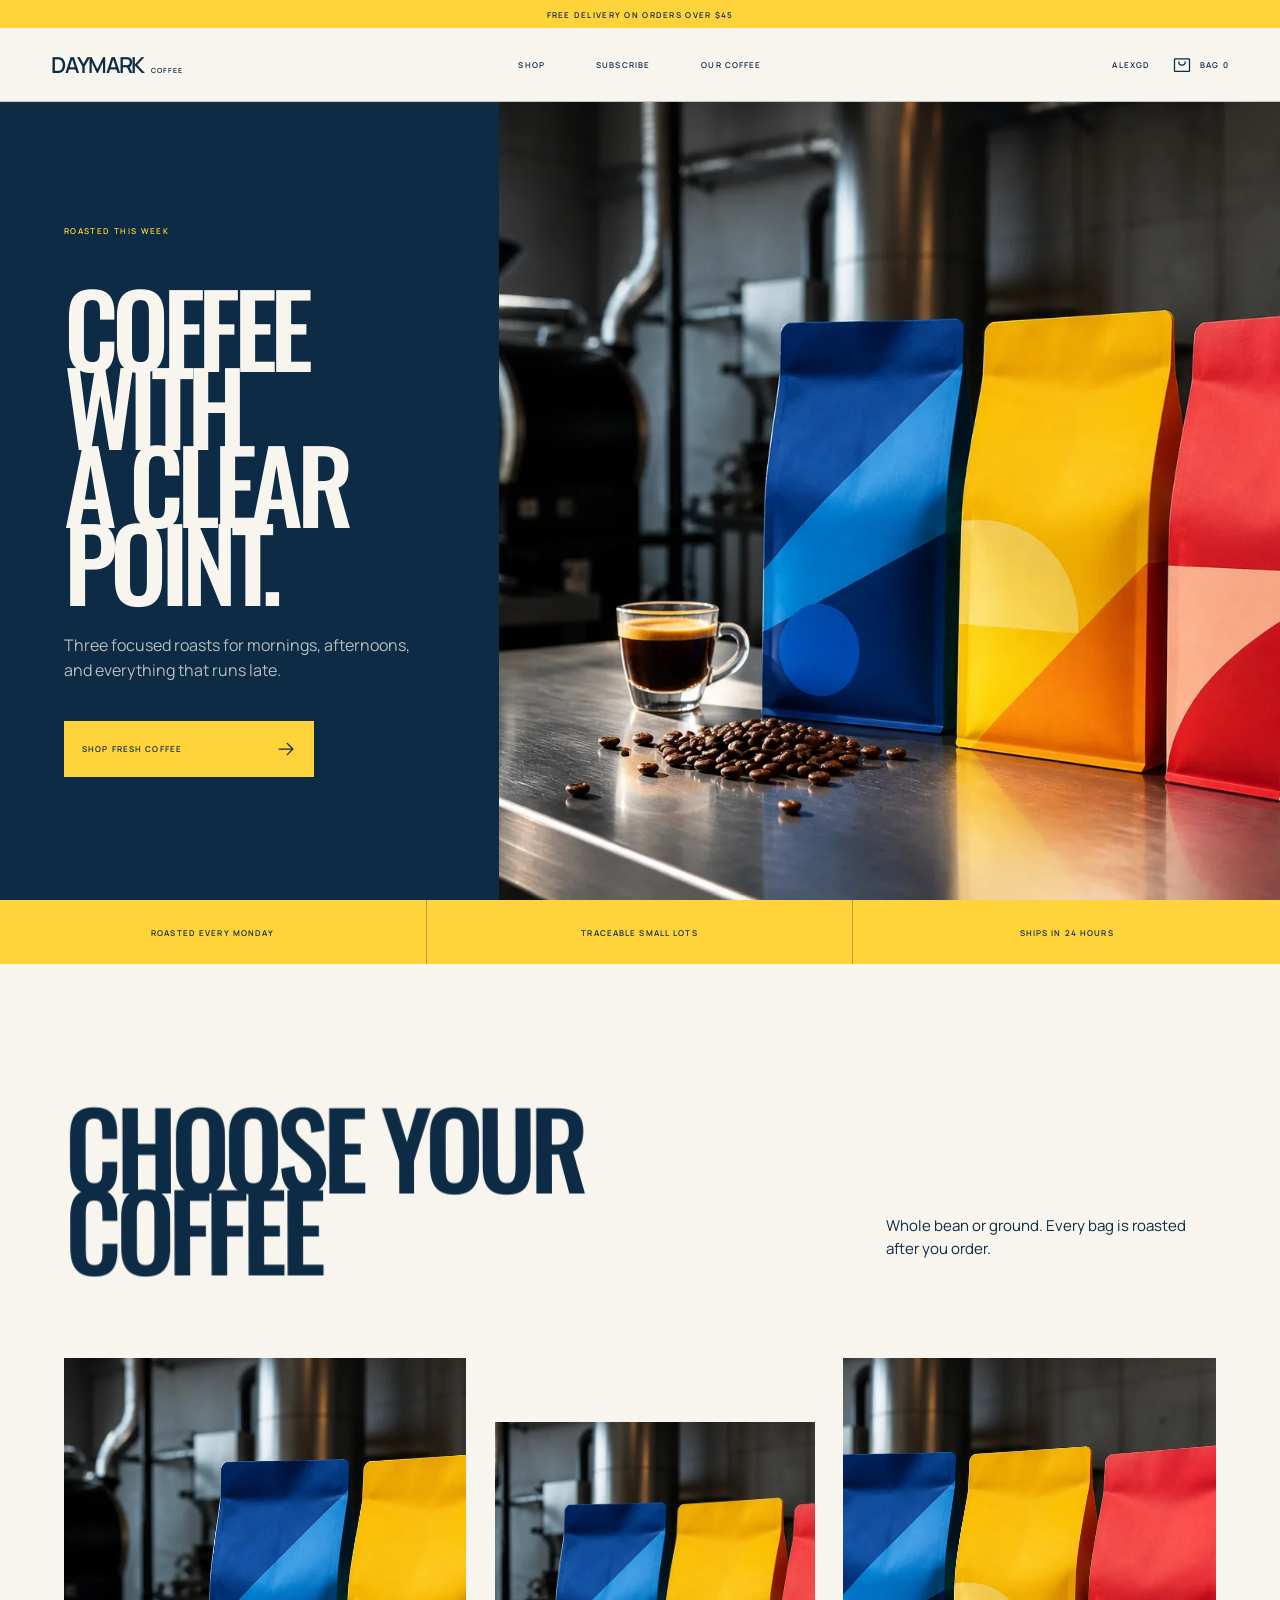
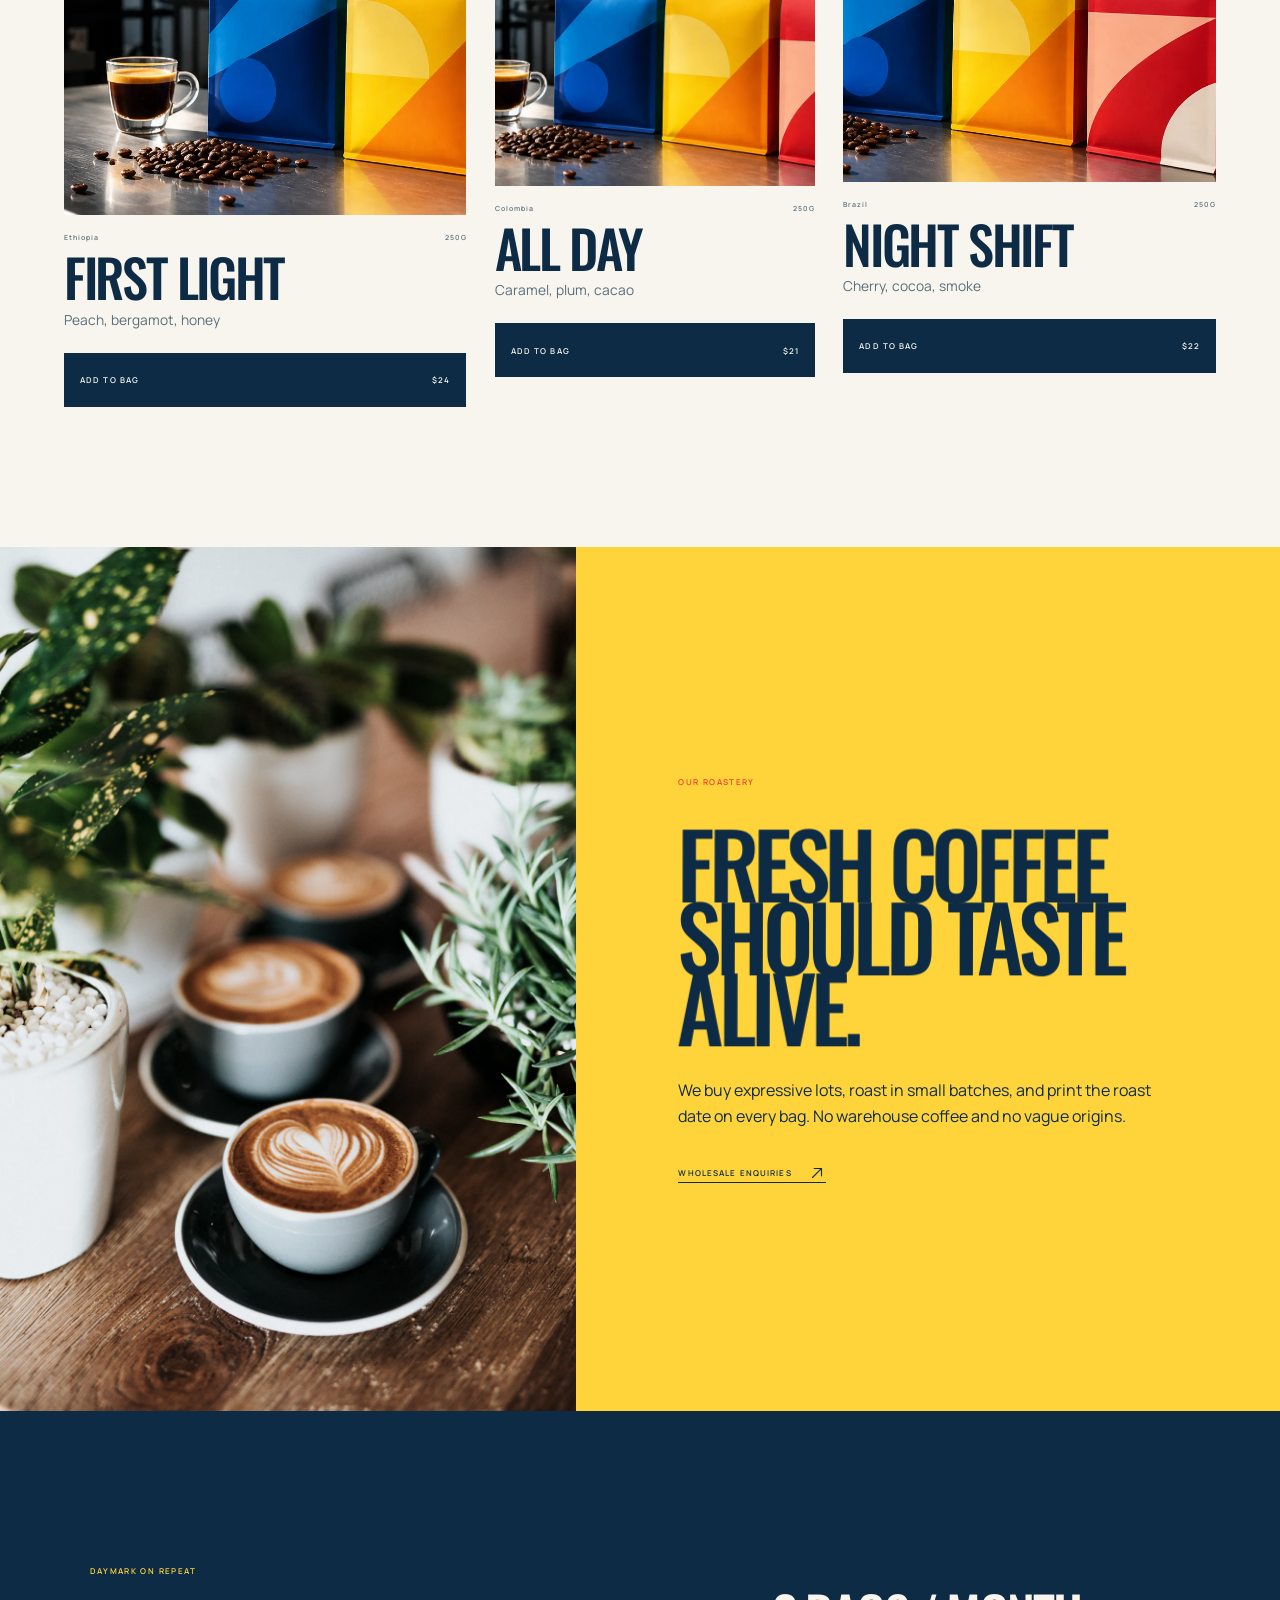
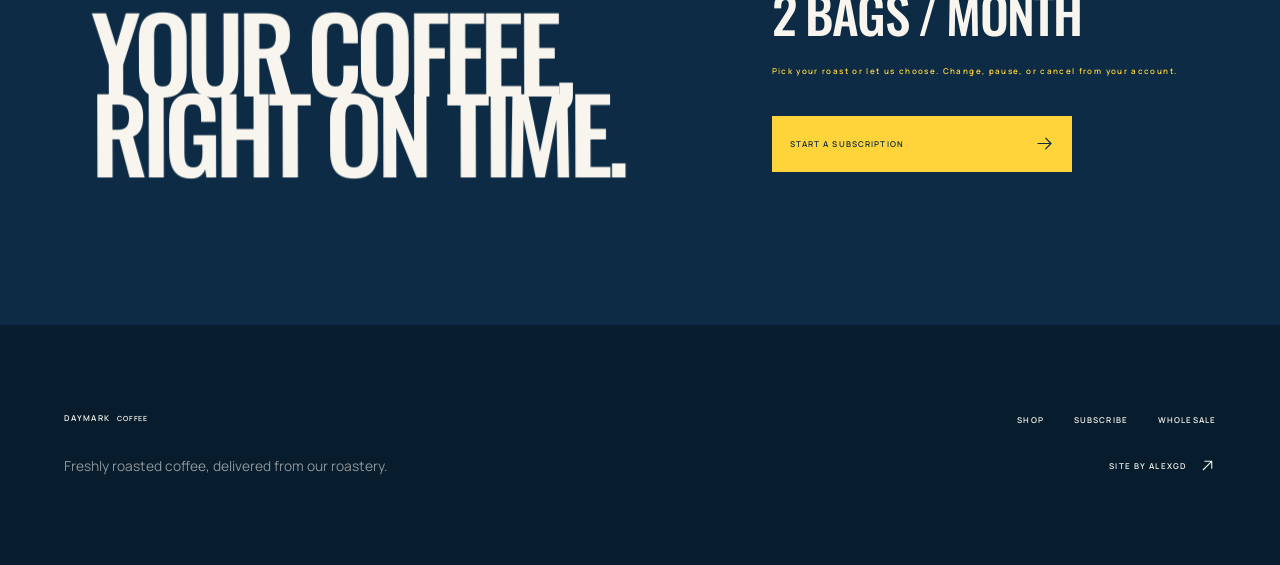
==== commit 051ae1b3: "Publish browser language localization" ====
--- a/concepts/index.html
+++ b/concepts/index.html
@@ -27,7 +27,7 @@
     <meta name="twitter:description" content="A complete, high-energy specialty coffee website concept designed by AlexGD." />
     <meta name="twitter:image" content="https://alexden09-boop.github.io/og.png" />
     <title>Coffee Website Concept | AlexGD</title>
-    <script type="module" crossorigin src="/assets/index-C4g7wPTI.js"></script>
+    <script type="module" crossorigin src="/assets/index-B72jOIuG.js"></script>
     <link rel="stylesheet" crossorigin href="/assets/index-CYwJMSjc.css">
   </head>
   <body>
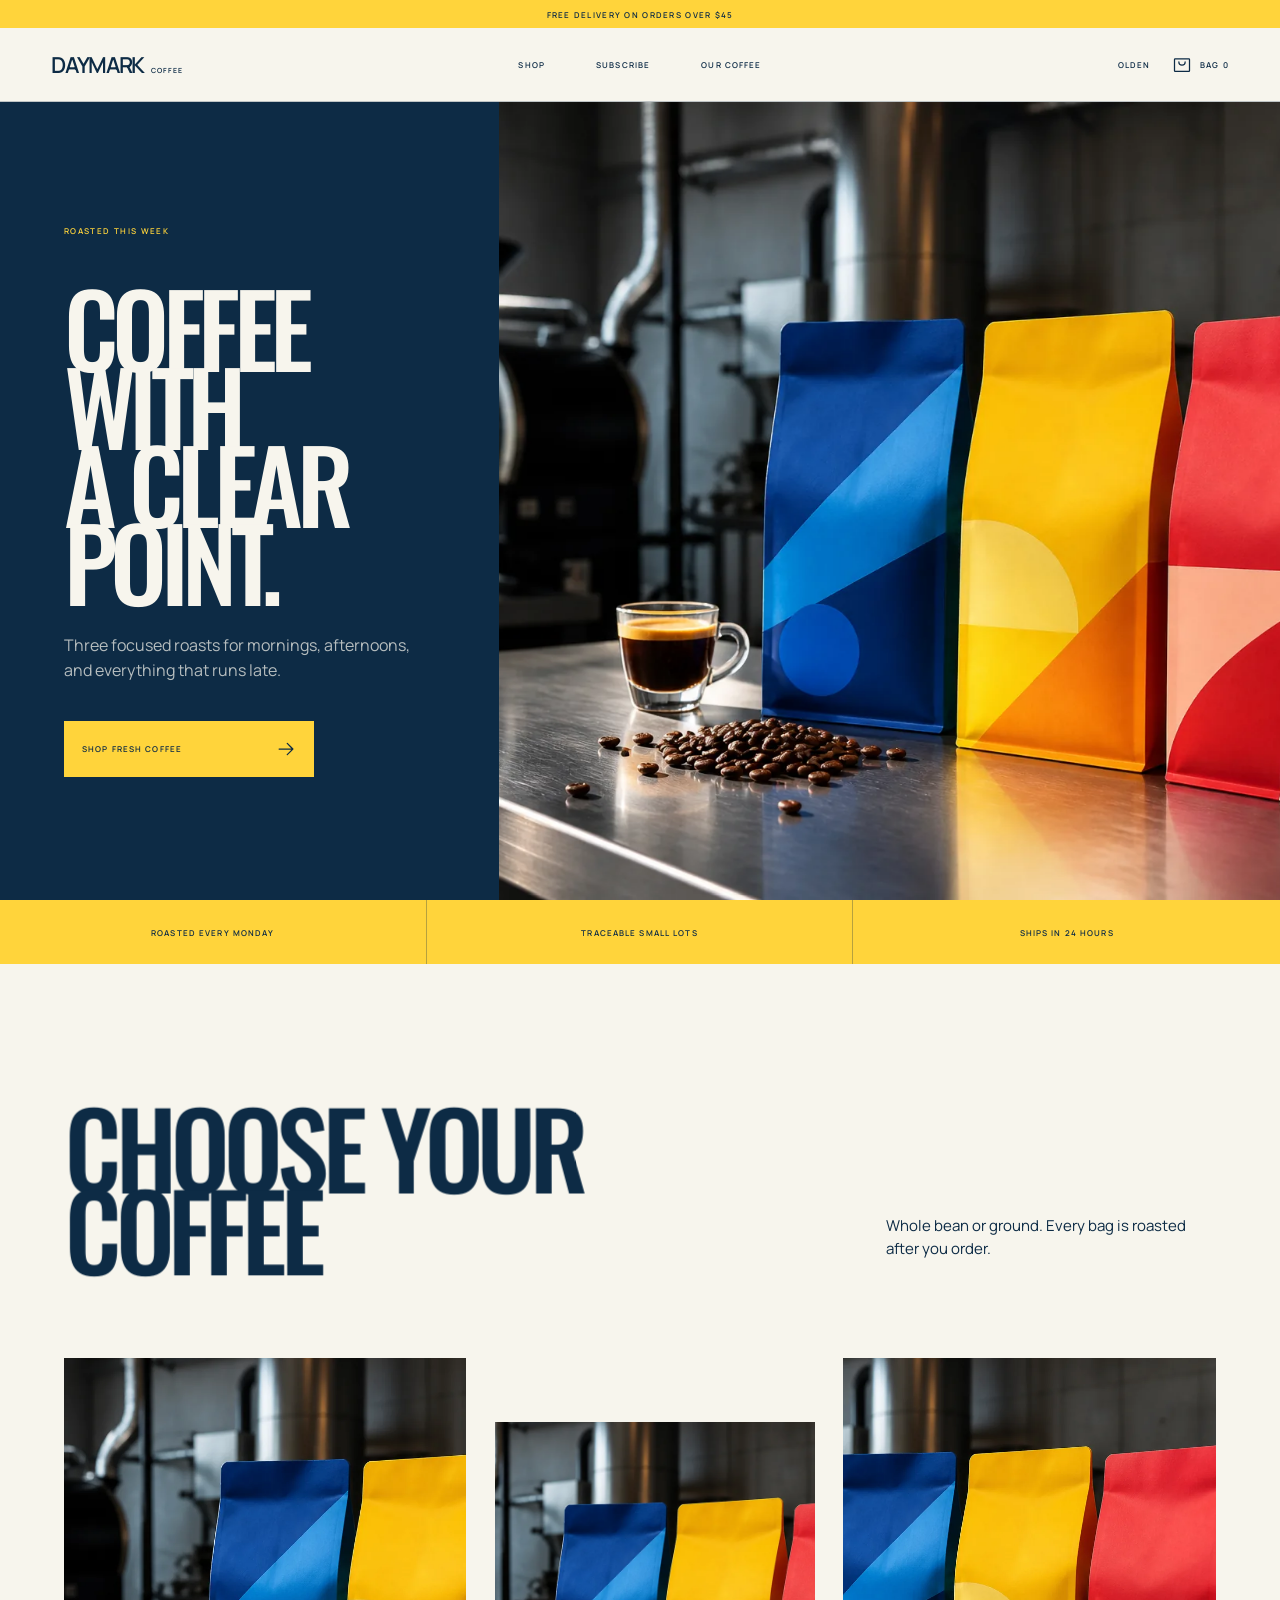
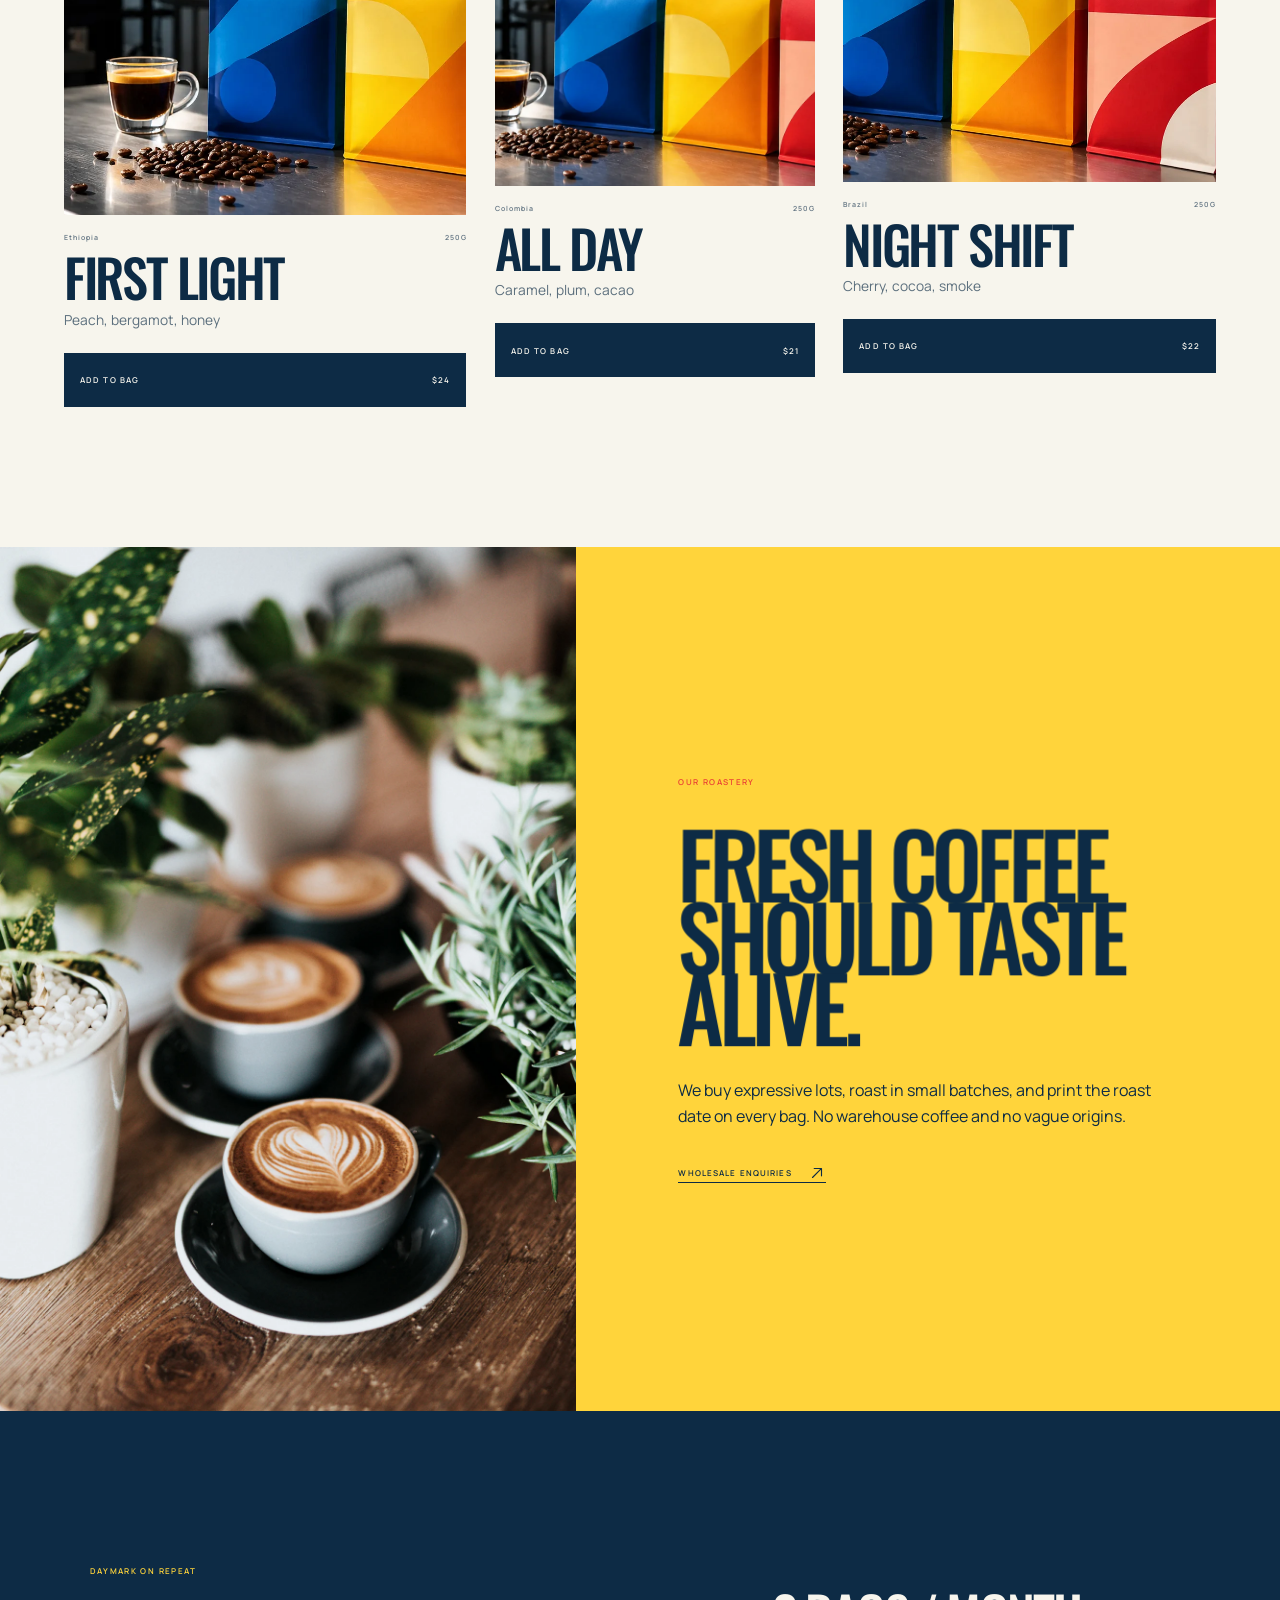
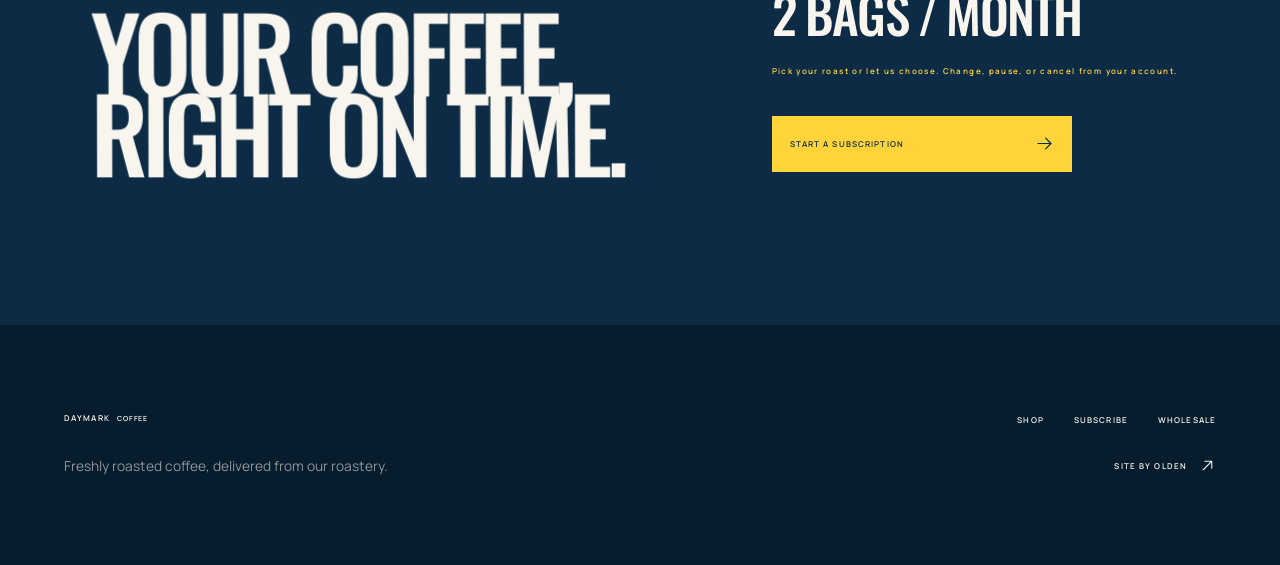
==== commit 0ad3fbd2: "Publish OLDEN brand rename" ====
--- a/concepts/index.html
+++ b/concepts/index.html
@@ -15,19 +15,19 @@
     <link rel="preload" as="font" href="/fonts/oswald-500.ttf" type="font/ttf" crossorigin />
     <link rel="preload" as="font" href="/fonts/manrope-400.ttf" type="font/ttf" crossorigin />
     <link rel="preload" as="font" href="/fonts/prata-400.ttf" type="font/ttf" crossorigin />
-    <meta name="description" content="A complete, high-energy specialty coffee website concept designed by AlexGD." />
+    <meta name="description" content="A complete, high-energy specialty coffee website concept designed by OLDEN." />
     <meta property="og:type" content="website" />
-    <meta property="og:title" content="Coffee Website Concept | AlexGD" />
-    <meta property="og:description" content="A complete, high-energy specialty coffee website concept designed by AlexGD." />
+    <meta property="og:title" content="Coffee Website Concept | OLDEN" />
+    <meta property="og:description" content="A complete, high-energy specialty coffee website concept designed by OLDEN." />
     <meta property="og:image" content="https://alexden09-boop.github.io/og.png" />
     <meta property="og:image:width" content="1536" />
     <meta property="og:image:height" content="1024" />
     <meta name="twitter:card" content="summary_large_image" />
-    <meta name="twitter:title" content="Coffee Website Concept | AlexGD" />
-    <meta name="twitter:description" content="A complete, high-energy specialty coffee website concept designed by AlexGD." />
+    <meta name="twitter:title" content="Coffee Website Concept | OLDEN" />
+    <meta name="twitter:description" content="A complete, high-energy specialty coffee website concept designed by OLDEN." />
     <meta name="twitter:image" content="https://alexden09-boop.github.io/og.png" />
-    <title>Coffee Website Concept | AlexGD</title>
-    <script type="module" crossorigin src="/assets/index-B72jOIuG.js"></script>
+    <title>Coffee Website Concept | OLDEN</title>
+    <script type="module" crossorigin src="/assets/index-CwqezFjT.js"></script>
     <link rel="stylesheet" crossorigin href="/assets/index-CYwJMSjc.css">
   </head>
   <body>
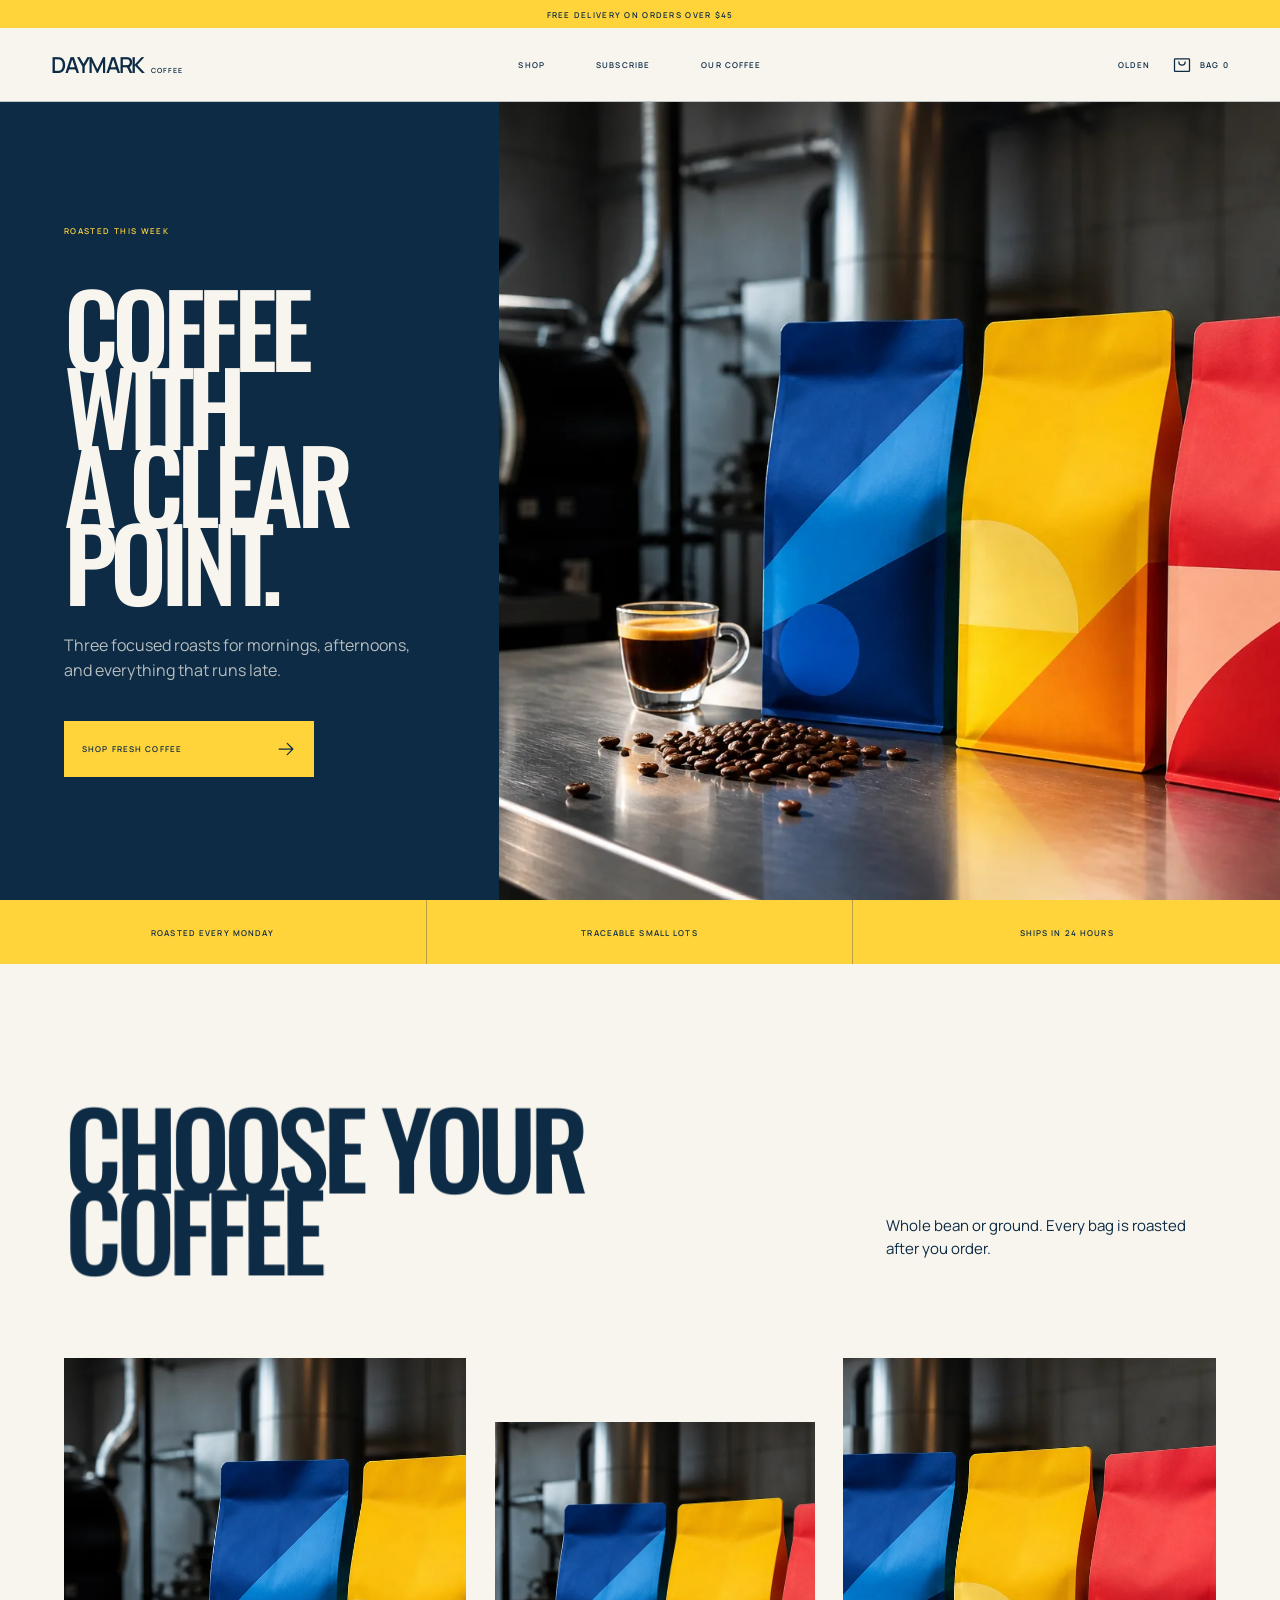
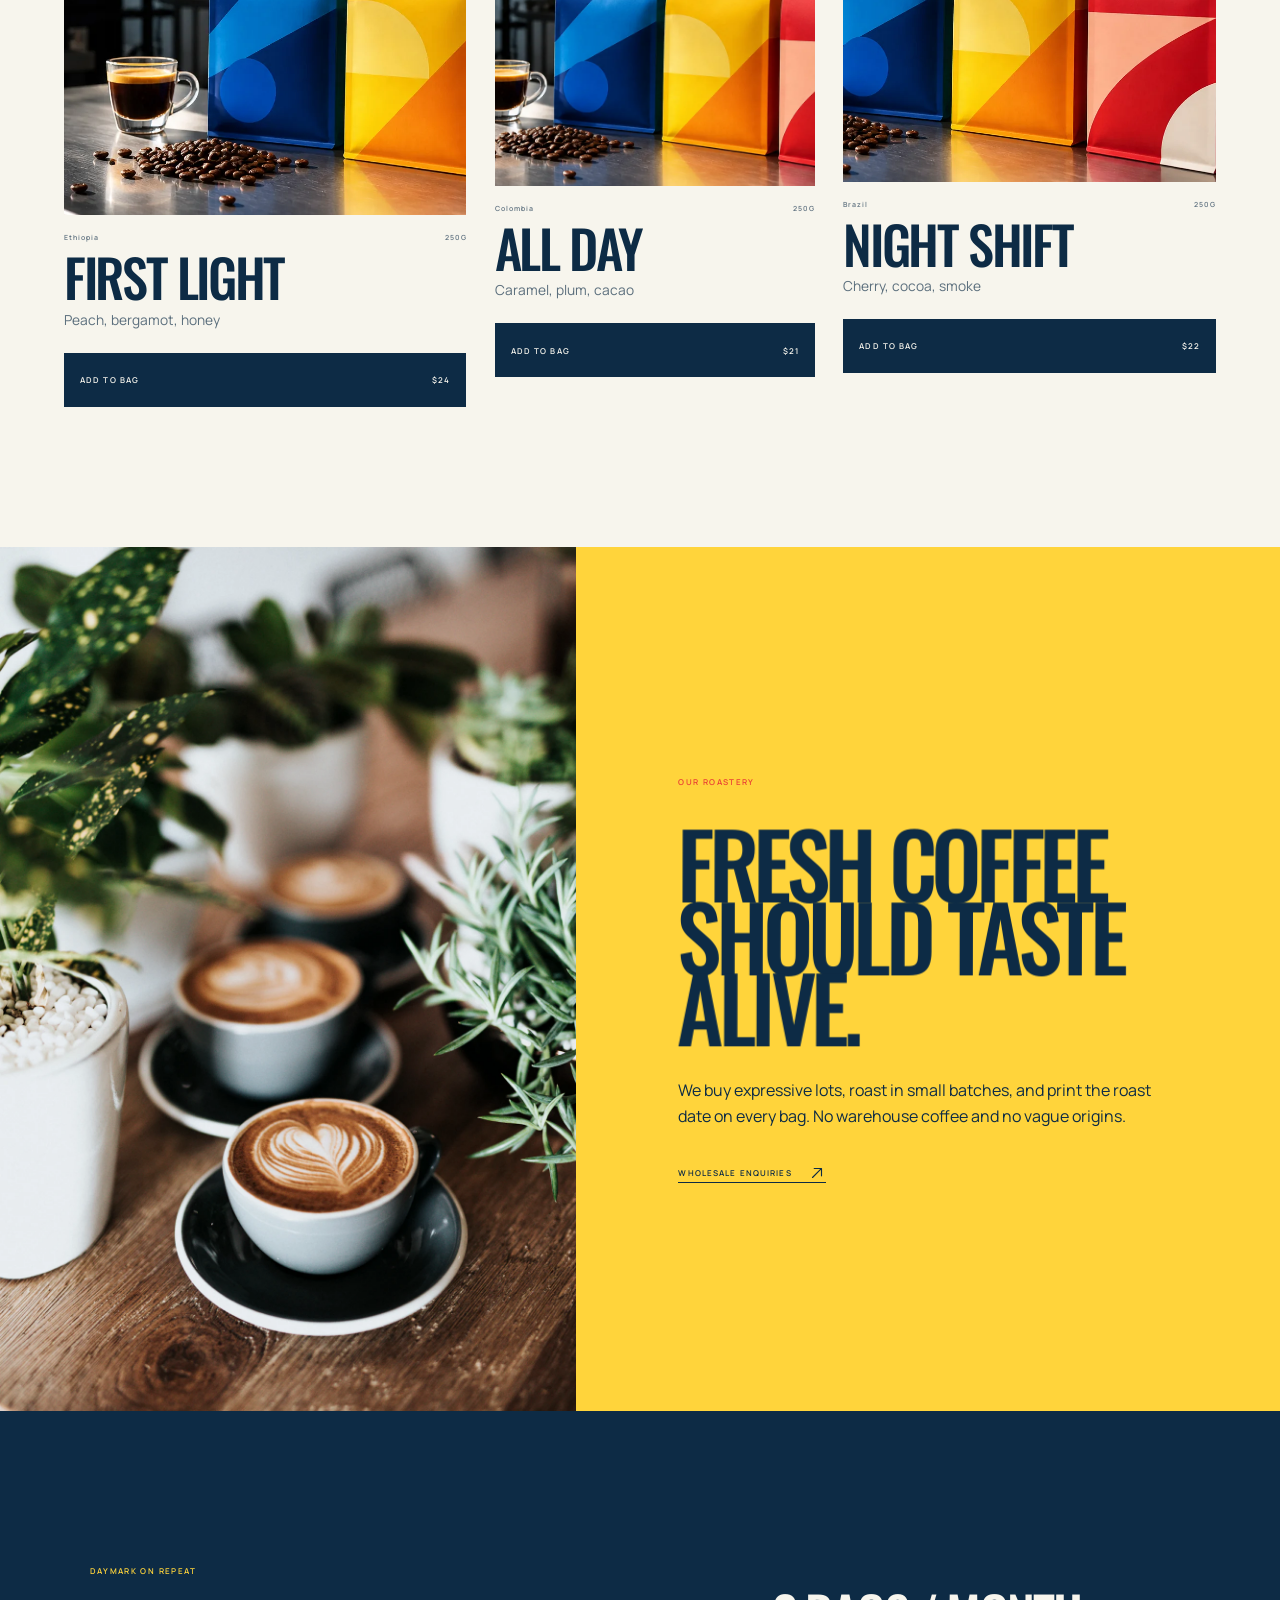
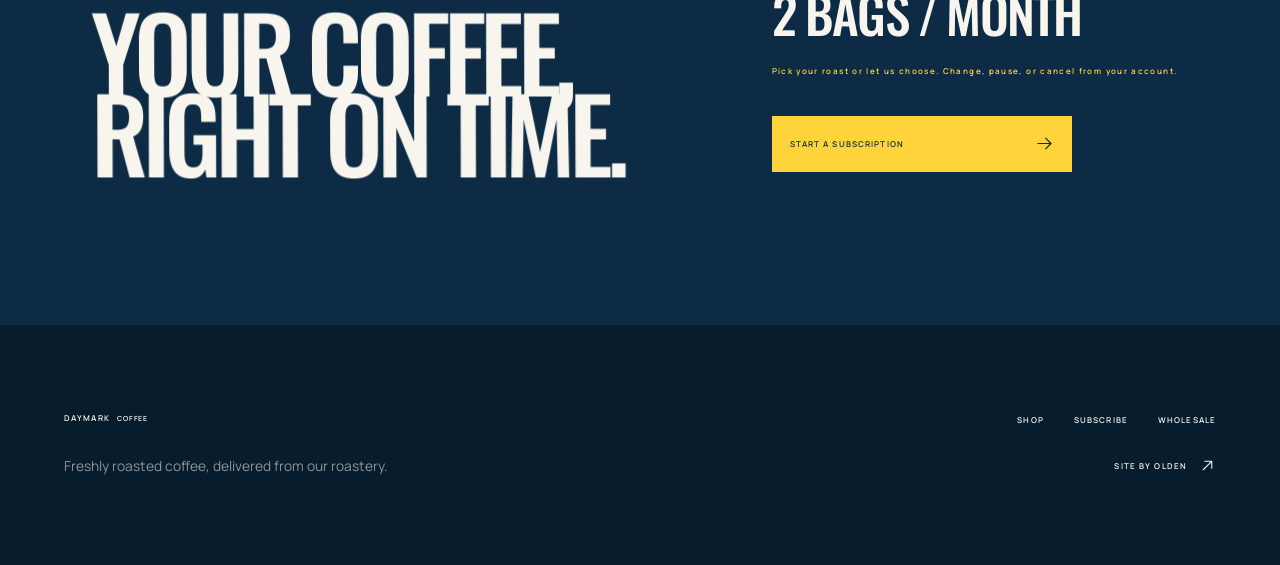
==== commit a7c4ba19: "Publish refined experience and project copy" ====
--- a/concepts/index.html
+++ b/concepts/index.html
@@ -27,8 +27,8 @@
     <meta name="twitter:description" content="A complete, high-energy specialty coffee website concept designed by OLDEN." />
     <meta name="twitter:image" content="https://alexden09-boop.github.io/og.png" />
     <title>Coffee Website Concept | OLDEN</title>
-    <script type="module" crossorigin src="/assets/index-CwqezFjT.js"></script>
-    <link rel="stylesheet" crossorigin href="/assets/index-CYwJMSjc.css">
+    <script type="module" crossorigin src="/assets/index-DxjrSDHr.js"></script>
+    <link rel="stylesheet" crossorigin href="/assets/index-4d6E57Hg.css">
   </head>
   <body>
     <div id="root"></div>
--- a/assets/index-4d6E57Hg.css
+++ b/assets/index-4d6E57Hg.css
@@ -0,0 +1 @@
+@font-face{font-family:Manrope;src:url(/fonts/manrope-400.ttf) format("truetype");font-weight:400;font-style:normal;font-display:swap}@font-face{font-family:Manrope;src:url(/fonts/manrope-600.ttf) format("truetype");font-weight:600;font-style:normal;font-display:swap}@font-face{font-family:Oswald;src:url(/fonts/oswald-500.ttf) format("truetype");font-weight:500;font-style:normal;font-display:swap}@font-face{font-family:Prata;src:url(/fonts/prata-400.ttf) format("truetype");font-weight:400;font-style:normal;font-display:swap}:root{color:#eeeae2;background:#070b0e;font-family:Manrope,Arial,sans-serif;font-synthesis:none;--red: #e54a39;--red-deep: #741a13;--ink: #070b0e;--ink-raised: #0d1419;--navy: #0a1822;--paper: #eeeae2;--muted: #98958e;--line: rgba(238, 234, 226, .16);--display: "Oswald", "Arial Narrow", sans-serif;--serif: "Prata", Georgia, serif;--page-pad: clamp(24px, 4vw, 72px);--ease-enter: cubic-bezier(.22, 1, .36, 1);--ease-move: cubic-bezier(.32, .72, 0, 1);--ease-cut: cubic-bezier(.16, 1, .3, 1);--ease-mount: cubic-bezier(.22, .78, .18, 1);--ease-impact: cubic-bezier(.18, .92, .2, 1.08)}*{box-sizing:border-box}html{color-scheme:dark;background:var(--ink);overflow-x:clip}body{margin:0;min-width:0;min-height:100dvh;background:var(--ink);color:var(--paper);overflow-x:clip;-webkit-font-smoothing:antialiased}button,input,textarea{font:inherit}button,a{color:inherit}button{border:0;cursor:pointer}img{display:block;max-width:100%}::selection{color:var(--paper);background:var(--red)}.section-shell{width:min(100%,1600px);margin:0 auto;padding-inline:var(--page-pad)}main{position:relative;isolation:isolate}.scroll-counter{font-variant-numeric:tabular-nums lining-nums}.scroll-route{position:absolute;z-index:42;inset:0 auto auto 0;overflow:hidden;pointer-events:none;contain:layout paint style}.scroll-route__map{position:absolute;top:0;right:0;bottom:0;left:0;overflow:visible}.scroll-route__rail,.scroll-route__progress{vector-effect:non-scaling-stroke;stroke-linecap:round;stroke-linejoin:round}.scroll-route__rail{stroke:var(--red);stroke-width:1;stroke-dasharray:2 11;opacity:.16}.scroll-route__progress{stroke:var(--red);stroke-width:3}.scroll-route.is-tracing .route-head{will-change:transform}.route-node{position:absolute;display:flex;align-items:center;gap:10px;color:var(--red);opacity:.24;transform:translate3d(-5px,-50%,0) scale(.84);transform-origin:0 50%;transition:opacity .18s var(--ease-enter),transform .26s var(--ease-move)}.route-node--right{flex-direction:row-reverse;transform:translate3d(calc(-100% + 5px),-50%,0) scale(.84);transform-origin:100% 50%}.route-node i{flex:0 0 7px;width:7px;height:7px;background:var(--ink);border:1.5px solid var(--red);border-radius:50%;box-shadow:0 0 0 4px #e54a3914}.route-node b{padding:5px 7px;color:#ff705d;background:#070b0ec7;border:1px solid rgba(229,74,57,.32);font:500 7px/1 var(--display);letter-spacing:.15em;white-space:nowrap}.route-node.is-passed{opacity:.72;transform:translate3d(0,-50%,0) scale(1)}.route-node--right.is-passed{transform:translate3d(-100%,-50%,0) scale(1)}.route-node.is-current{opacity:1}.route-node.is-current i{background:var(--red);box-shadow:0 0 0 7px #e54a3921}.route-head{position:absolute;width:24px;height:24px;transform-origin:50% 50%}.route-head__shape,.route-head>b,.route-head>em{position:absolute;display:block;left:50%;top:50%}.route-head__shape{opacity:0;transform:translate3d(-50%,-50%,0) scale(.72);transition:opacity .16s var(--ease-enter),transform .24s var(--ease-move)}.route-head__shape--trace{width:8px;height:8px;background:#ff6a55;border:1px solid #ff9b8d;border-radius:50%;box-shadow:0 0 0 5px #e54a392e;opacity:1;transform:translate3d(-50%,-50%,0) scale(1)}.route-head__shape--graph{width:12px;height:12px;background:var(--ink);border:1.5px solid var(--red);border-radius:50%}.route-head__shape--frame{width:11px;height:11px;background:transparent;border:1.5px solid #ff6a55;transform:translate3d(-50%,-50%,0) rotate(45deg) scale(.72);box-shadow:0 0 0 4px #e54a3921}.route-head__shape--data{width:13px;height:3px;background:#ff6a55;box-shadow:-7px 0 #ff6a557a,-14px 0 #ff6a5533}.route-head__shape--logic{width:8px;height:8px;background:var(--red);border:1px solid var(--paper);border-radius:50%;box-shadow:0 0 0 3px var(--ink),0 0 0 6px #e54a3966}.route-head__shape--arrow{width:15px;height:12px;background:#ff6a55;clip-path:polygon(0 0,100% 50%,0 100%,25% 50%)}.route-head>b,.route-head>em{width:22px;height:1px;background:#ff705d8f;opacity:0;transition:opacity .18s var(--ease-enter),transform .24s var(--ease-move)}.route-head>b{transform:translate3d(-50%,-50%,0)}.route-head>em{transform:translate3d(-50%,-50%,0) rotate(90deg)}.scroll-route:not([data-mode=trace]) .route-head__shape--trace{opacity:0;transform:translate3d(-50%,-50%,0) scale(.72)}.scroll-route[data-mode=graph] .route-head__shape--graph,.scroll-route[data-mode=frame] .route-head__shape--frame,.scroll-route[data-mode=data] .route-head__shape--data,.scroll-route[data-mode=logic] .route-head__shape--logic,.scroll-route[data-mode=arrow] .route-head__shape--arrow{opacity:1;transform:translate3d(-50%,-50%,0) scale(1)}.scroll-route[data-mode=frame] .route-head__shape--frame{transform:translate3d(-50%,-50%,0) rotate(45deg) scale(1)}.scroll-route[data-mode=graph] .route-head>b,.scroll-route[data-mode=graph] .route-head>em{opacity:1}.skip-link{position:fixed;z-index:300;top:10px;left:12px;padding:10px 14px;color:var(--ink);background:var(--paper);transform:translateY(-160%)}.skip-link:focus{transform:translateY(0)}#about,#projects,#process,#contact{scroll-margin-top:64px}.project-transition{position:fixed;z-index:240;top:0;right:0;bottom:0;left:0;visibility:hidden;pointer-events:none;display:grid;grid-template-columns:auto minmax(0,1fr);align-items:end;gap:clamp(28px,6vw,100px);padding:clamp(28px,6vw,96px);color:var(--paper);background:var(--red);transform:translate3d(0,101%,0);transition:transform .36s var(--ease-move),visibility 0s linear .36s}.project-transition.is-active{visibility:visible;pointer-events:auto;transform:translateZ(0);transition:transform .36s var(--ease-move),visibility 0s}.project-transition>span{font:500 clamp(8rem,21vw,22rem)/.7 var(--display);letter-spacing:-.08em;opacity:.34}.project-transition>div{min-width:0;padding-bottom:clamp(6px,1vw,14px);opacity:0;transform:translate3d(0,24px,0);transition:opacity .18s var(--ease-cut),transform .24s var(--ease-cut)}.project-transition.is-active>div{opacity:1;transform:translateZ(0);transition-delay:.11s}.project-transition small{display:block;margin-bottom:clamp(14px,2vw,28px);color:var(--ink);font-size:9px;font-weight:600;letter-spacing:.18em}.project-transition strong{display:block;font:500 clamp(4rem,10vw,10rem)/.82 var(--display);letter-spacing:-.055em;overflow-wrap:anywhere}.site-header{position:fixed;z-index:100;inset:0 0 auto;height:64px;display:grid;grid-template-columns:1fr auto;align-items:center;padding-inline:var(--page-pad);background:#070b0ef0;border-bottom:1px solid var(--line)}.site-mark{justify-self:start;display:flex;align-items:baseline;gap:12px;padding:10px 0;background:transparent}.site-mark strong{font:500 24px/1 var(--display);letter-spacing:-.04em}.site-mark span{color:var(--muted);font-size:9px;letter-spacing:.18em}.site-header nav{display:flex;align-items:center;gap:clamp(22px,3vw,46px)}.site-header nav button{position:relative;display:inline-flex;align-items:center;gap:8px;padding:13px 0 11px;background:transparent;font-size:10px;font-weight:600;letter-spacing:.14em}.site-header nav button span{color:var(--red);font-size:8px}.site-header nav button:after{content:"";position:absolute;inset:auto 0 6px;height:1px;background:var(--red);transform:scaleX(0);transform-origin:0 50%;transition:transform .16s var(--ease-enter)}.menu-button{display:none;width:44px;height:44px;place-items:center;background:transparent;border:1px solid var(--line)}.hero-cover{position:relative;min-height:100dvh;padding-top:64px;display:grid;grid-template-columns:53% 47%;overflow:hidden;isolation:isolate;background:var(--ink)}.hero-cover:after{content:"";position:absolute;z-index:20;top:64px;right:0;bottom:0;left:0;pointer-events:none;opacity:.045;background:url(/assets/editorial-grain.webp) 0 0 / 360px 360px}.hero-opening{display:none}.hero-poster,.hero-case{position:relative;min-height:calc(100dvh - 64px);overflow:hidden}.hero-poster{isolation:isolate;display:grid;grid-template-rows:1fr;background:var(--red-deep)}.hero-poster__field{position:absolute;z-index:0;top:0;right:0;bottom:0;left:0;overflow:hidden;pointer-events:none;background:linear-gradient(90deg,rgba(238,234,226,.055) 1px,transparent 1px) 0 0 / 12.5% 100%,linear-gradient(rgba(238,234,226,.045) 1px,transparent 1px) 0 0 / 100% 12.5%,linear-gradient(126deg,transparent 0 53%,rgba(7,11,14,.12) 53.1% 69%,transparent 69.1%),radial-gradient(circle at 78% 38%,rgba(238,234,226,.08),transparent 34%),linear-gradient(135deg,#6d1711,#a32c20 48%,#741a13);transform-origin:70% 46%}.hero-poster__field:before{content:"";position:absolute;top:13%;right:-18%;width:min(64vw,720px);aspect-ratio:1;border:1px solid rgba(238,234,226,.2);border-radius:50%;box-shadow:0 0 0 clamp(34px,4vw,70px) #eeeae209,0 0 0 clamp(82px,9vw,150px) #070b0e0e}.hero-poster__field:after{content:"";position:absolute;left:7%;right:7%;bottom:8%;height:1px;background:#eeeae257;box-shadow:0 -7px #eeeae20f}.hero-field__orbit{position:absolute;top:28%;right:15%;width:clamp(92px,14vw,210px);aspect-ratio:1;border:1px solid rgba(238,234,226,.26);border-radius:50%}.hero-field__orbit:before,.hero-field__orbit:after{content:"";position:absolute;left:50%;top:50%;background:#eeeae257;transform:translate3d(-50%,-50%,0)}.hero-field__orbit:before{width:calc(100% + 42px);height:1px}.hero-field__orbit:after{width:1px;height:calc(100% + 42px)}.hero-field__axis{position:absolute;top:-8%;right:31%;width:1px;height:116%;background:#eeeae229;transform:rotate(24deg);transform-origin:50% 50%}.hero-field__axis:after{content:"";position:absolute;top:19%;left:-4px;width:9px;height:9px;background:var(--paper);border-radius:50%;box-shadow:0 0 0 6px #eeeae214}.hero-field__code{position:absolute;top:8%;right:4%;color:#eeeae294;font:500 7px/1 var(--display);letter-spacing:.24em;writing-mode:vertical-rl}.hero-poster__content{position:relative;z-index:3;grid-row:1;align-self:center;width:100%;padding:clamp(28px,5vh,58px) clamp(24px,3vw,48px) clamp(30px,5vh,58px) var(--page-pad)}.hero-kicker{margin:0 0 clamp(12px,1.8vh,20px);font-size:10px;font-weight:600;letter-spacing:.18em}.hero-trace{display:block;width:min(190px,42%);height:2px;margin-bottom:clamp(18px,2.5vh,27px);background:var(--paper);transform-origin:0 50%}.hero-poster h1{margin:0;font:500 clamp(4.25rem,min(8.2vw,12.5vh),7.8rem)/.84 var(--display);letter-spacing:-.052em;text-transform:uppercase}.hero-title-line{display:block;overflow:hidden}.hero-title-line>span{display:block;white-space:nowrap}.hero-lead{max-width:480px;margin:clamp(24px,3.4vh,38px) 0 0;font:clamp(1.15rem,1.65vw,1.7rem)/1.34 var(--serif);letter-spacing:-.02em}.hero-actions{display:flex;align-items:center;gap:24px;margin-top:clamp(24px,3.6vh,40px)}.primary-action,.secondary-action{min-height:50px;white-space:nowrap;transition:transform .14s var(--ease-impact)}.primary-action{position:relative;isolation:isolate;min-width:196px;display:inline-flex;align-items:center;justify-content:space-between;gap:24px;padding:0 16px;overflow:hidden;color:var(--paper);background:#480f0a47;border:1px solid rgba(238,234,226,.72);font-size:11px;transition:color .18s var(--ease-enter),border-color .18s var(--ease-enter),transform .14s var(--ease-impact)}.primary-action:before{content:"";position:absolute;z-index:-1;top:0;right:0;bottom:0;left:0;background:var(--paper);transform:translate3d(0,102%,0);transition:transform .24s var(--ease-move)}.action-label{position:relative;z-index:1}.action-arrow{position:relative;z-index:1;width:21px;height:21px;overflow:hidden}.action-arrow>span{display:flex;width:42px;transform:translateZ(0);transition:transform .23s var(--ease-move)}.action-arrow svg{flex:0 0 21px}.secondary-action{position:relative;display:inline-flex;align-items:center;gap:9px;padding:0;background:transparent;border-bottom:1px solid rgba(238,234,226,.28);font-size:11px}.secondary-action:after{content:"";position:absolute;inset:auto 0 -1px;height:1px;background:var(--paper);transform:scaleX(.22);transform-origin:0 50%;transition:transform .24s var(--ease-move)}.secondary-action svg{opacity:.72;transform:translate3d(-4px,0,0);transition:opacity .18s var(--ease-enter),transform .23s var(--ease-move)}.primary-action:active:not(:focus-visible),.secondary-action:active:not(:focus-visible){transform:scale(.98);transition-duration:.14s}.hero-case{height:calc(100dvh - 64px);display:grid;grid-template-rows:minmax(0,20%) minmax(0,27%) minmax(0,53%);background:var(--navy);perspective:1600px}.hero-film{position:relative;z-index:1;grid-row:1;align-self:stretch;min-height:0;margin:0 4% 0 9%;display:grid;grid-template-columns:repeat(3,1fr);gap:8px;padding:11px 10px;background:#11171b;border-block:9px solid #11171b;transform:rotate(.8deg)}.hero-film span{position:relative;overflow:hidden;background:linear-gradient(90deg,transparent 49.5%,rgba(238,234,226,.16) 49.5% 50.5%,transparent 50.5%),linear-gradient(transparent 49.5%,rgba(238,234,226,.12) 49.5% 50.5%,transparent 50.5%),linear-gradient(135deg,#1b2730,#0b1116);border:1px solid rgba(238,234,226,.13)}.hero-film span:before{content:attr(data-frame);position:absolute;z-index:2;left:9px;bottom:8px;color:#eeeae29e;font:500 7px/1 var(--display);letter-spacing:.18em}.hero-film span:after{content:"";position:absolute;top:18%;right:12%;width:44%;height:52%;border:1px solid rgba(229,74,57,.62);transform:skew(-12deg)}.hero-film span:nth-child(2){background-position:18px 0,0 12px,0 0}.hero-film span:nth-child(2):after{inset:22% 21% auto auto;width:34%;height:34%;border-radius:50%;transform:none;box-shadow:0 0 0 12px #e54a3914}.hero-film span:nth-child(3){background-position:-12px 0,0 -9px,0 0}.hero-film span:nth-child(3):after{top:16%;right:15%;width:12%;height:62%;border-width:0 1px;transform:rotate(28deg)}.hero-case__heading{position:relative;z-index:3;grid-row:2;align-self:center;min-height:0;margin:0 6% 0 8%;display:grid;grid-template-columns:.78fr 1.22fr;align-items:center;gap:clamp(16px,1.8vw,24px)}.hero-case__heading strong{color:var(--red);font:500 clamp(7rem,min(14vw,24vh),14rem)/.82 var(--display);letter-spacing:-.07em}.hero-case__copy{min-width:0;align-self:center}.hero-case__heading h2{margin:0;font:clamp(1.9rem,min(3.65vw,6vh),4.1rem)/1.01 var(--serif);letter-spacing:-.035em}.hero-case__meta{max-width:100%;margin:clamp(8px,1.4vh,14px) 0 0;color:var(--red);font-size:8px;font-weight:600;line-height:1.35;letter-spacing:.08em}.hero-dashboard{position:relative;z-index:3;grid-row:3;align-self:stretch;min-height:0;margin:0 5% 4.5% 9%;padding:2.8%;overflow:hidden;background:#0d2438f0;border:1px solid rgba(238,234,226,.13)}.hero-dashboard img{width:100%;height:100%;object-fit:contain;object-position:center;transition:transform .15s var(--ease-enter)}.hero-film-code{position:absolute;z-index:5;inset:2% 1.5% 2% auto;display:flex;flex-direction:column;align-items:center;justify-content:space-between;color:var(--muted);font:8px/1 var(--display);letter-spacing:.18em}.hero-film-code span{writing-mode:vertical-rl}.hero-person{position:absolute;z-index:7;inset:64px auto 0 30%;width:31%;pointer-events:none;overflow:hidden}.hero-person img{position:absolute;left:50%;bottom:-34%;height:112%;width:auto;max-width:none;transform:translate(-50%)}.hero-seam{position:absolute;z-index:8;top:58px;bottom:-2%;left:50.4%;width:clamp(54px,6vw,96px);height:calc(100% - 50px);object-fit:cover;opacity:.46;pointer-events:none}.hero-cover--without-portrait .hero-poster__content{width:100%}.experience{position:relative;padding:clamp(110px,12vw,185px) 0 clamp(82px,8vw,126px);background:var(--ink-raised);border-bottom:1px solid var(--line);overflow:hidden}.experience__heading h2,.proof__heading h2,.footer-title h2{margin:0;font:500 clamp(4.5rem,9.2vw,9.3rem)/.82 var(--display);letter-spacing:-.055em}.experience__heading h2 span,.proof__heading h2 span,.footer-line--accent{color:var(--red)}.experience__body{display:grid;grid-template-columns:repeat(12,1fr);gap:20px;align-items:end;margin-top:clamp(65px,8vw,120px)}.experience__number{grid-column:1 / span 5;display:grid;align-content:end;min-height:300px;border-bottom:1px solid var(--line)}.experience__number strong{color:var(--red);font:500 clamp(10rem,21vw,21rem)/.7 var(--display);letter-spacing:-.08em}.experience__number span{padding:22px 0 25px clamp(12px,1.2vw,20px);color:var(--muted);font-size:10px;letter-spacing:.2em}.experience__story{grid-column:7 / span 6;align-self:stretch;display:flex;flex-direction:column;justify-content:space-between;border-top:1px solid var(--line);border-bottom:1px solid var(--line);padding:clamp(30px,4vw,62px) 0 25px}.experience__story>p{max-width:650px;margin:0;font:clamp(1.55rem,2.55vw,2.8rem)/1.32 var(--serif);letter-spacing:-.025em}.experience__facts{display:grid;grid-template-columns:repeat(2,minmax(0,1fr));gap:34px;margin-top:60px}.experience__facts article{display:grid;grid-template-columns:auto 1fr;align-items:end;gap:18px}.experience__facts strong{color:var(--red);font:500 clamp(3.6rem,5.5vw,6rem)/.8 var(--display)}.experience__facts span{max-width:150px;color:var(--muted);font-size:12px;line-height:1.45}.experience__axis{display:grid;grid-template-columns:auto minmax(0,1fr) auto;align-items:center;gap:18px;margin:clamp(45px,5vw,76px) 0 0;color:var(--red);font:500 9px/1 var(--display);letter-spacing:.18em}.experience__axis i{display:block;height:2px;background:var(--red);transform-origin:0 50%}.work-archive{padding:clamp(100px,10vw,155px) 0;background:var(--ink);overflow:hidden}.concept-entry__choices{display:grid;grid-template-columns:1.12fr .86fr 1.02fr;margin-top:clamp(34px,4vw,58px);border-block:1px solid var(--line)}.concept-entry__choices button{position:relative;isolation:isolate;min-width:0;min-height:clamp(118px,10vw,158px);display:grid;grid-template-columns:auto minmax(0,1fr) auto;align-items:center;gap:clamp(14px,2vw,30px);padding:20px clamp(16px,2vw,30px);color:var(--paper);background:transparent;border-right:1px solid var(--line);overflow:hidden;text-align:left}.concept-entry__choices button:last-child{border-right:0}.concept-entry__choices button:before{content:"";position:absolute;z-index:-1;top:0;right:0;bottom:0;left:0;background:var(--red);transform:translate3d(0,101%,0);transition:transform .24s var(--ease-move)}.concept-entry__choices button>span{color:var(--red);font:500 12px/1 var(--display);letter-spacing:.08em;transition:color .16s var(--ease-enter)}.concept-entry__choices strong{min-width:0;font:500 clamp(2rem,3.2vw,3.4rem)/.92 var(--display);letter-spacing:-.04em}.concept-entry__choices svg{color:var(--red);transition:color .16s var(--ease-enter),transform .18s var(--ease-move)}.concept-entry__choices button:active:not(:focus-visible){transform:scale(.985)}.discipline-line{margin-top:clamp(20px,2.2vw,34px);padding-block:clamp(18px,2vw,28px);border-block:1px solid var(--line);overflow:hidden}.discipline-line__track{display:flex;align-items:center;justify-content:space-between;gap:clamp(22px,3vw,52px);min-width:max-content}.discipline-line span{display:inline-flex;align-items:center;gap:clamp(22px,3vw,52px);color:var(--paper);font:500 clamp(.86rem,1.3vw,1.2rem)/1 var(--display);letter-spacing:.05em;white-space:nowrap}.discipline-line svg{width:20px;height:20px;color:var(--red)}.live-heading{margin-top:clamp(105px,11vw,170px);padding-top:clamp(30px,3vw,46px);border-top:1px solid var(--line)}.live-heading>p:first-child{margin:0 0 31px;color:var(--red);font-size:10px;font-weight:600;letter-spacing:.18em}.live-heading h2{margin:0;font:500 clamp(4.5rem,9.2vw,9.3rem)/.82 var(--display);letter-spacing:-.055em}.live-heading h2 span{color:var(--red)}.live-heading__lead{max-width:630px;margin:clamp(30px,3.5vw,52px) 0 0;color:#c2beb6;font:clamp(1.15rem,1.75vw,1.55rem)/1.5 var(--serif)}.live-sites{position:relative;display:grid;grid-template-columns:repeat(2,minmax(0,1fr));margin-top:clamp(58px,6vw,92px);border-top:1px solid var(--line);border-left:1px solid var(--line)}.project-data-bus{position:absolute;z-index:5;top:-35px;right:0;left:0;height:26px;display:grid;grid-template-columns:auto repeat(4,minmax(30px,1fr)) auto;align-items:center;gap:10px;color:var(--red);font:500 7px/1 var(--display);letter-spacing:.14em;pointer-events:none}.project-data-bus:before{content:"";position:absolute;z-index:-1;right:78px;left:74px;top:50%;height:1px;background:#e54a3957;transform:scaleX(0);transform-origin:0 50%}.project-data-bus i{justify-self:center;width:7px;height:7px;background:var(--ink);border:1px solid var(--red);border-radius:50%;opacity:.28;transform:scale(.7)}.project-data-bus span,.project-data-bus b{padding:4px 6px;background:var(--ink);font-weight:500;white-space:nowrap}.live-site{min-width:0}.live-site a{position:relative;min-height:clamp(240px,21vw,330px);display:grid;grid-template-columns:auto minmax(0,1fr);grid-template-rows:auto 1fr auto;gap:22px 26px;padding:clamp(24px,2.5vw,38px);border-right:1px solid var(--line);border-bottom:1px solid var(--line);overflow:hidden;text-decoration:none;transform-style:preserve-3d;backface-visibility:hidden}.live-site a:before{content:"";position:absolute;top:0;right:0;bottom:0;left:0;z-index:0;background:var(--red);transform:translate3d(0,102%,0);transition:transform .24s var(--ease-move)}.live-site a>*{position:relative;z-index:1}.live-site__index{color:var(--red);font:500 clamp(3.8rem,5vw,5.6rem)/.8 var(--display);letter-spacing:-.06em;transition:color .15s var(--ease-enter),transform .15s var(--ease-enter)}.live-site__copy{grid-column:2;grid-row:1 / span 2;align-self:end;min-width:0}.live-site__copy p{margin:0 0 16px;color:var(--red);font-size:8px;font-weight:600;line-height:1.4;letter-spacing:.14em;transition:color .22s var(--ease-enter)}.live-site__copy h3{margin:0;font:500 clamp(2.35rem,4vw,4.4rem)/.95 var(--display);letter-spacing:-.045em;overflow-wrap:anywhere}.live-site__copy span{display:block;max-width:410px;margin-top:19px;color:var(--muted);font-size:12px;line-height:1.55;transition:color .22s var(--ease-enter)}.live-site a>.live-site__echo{position:absolute;z-index:0;right:-.04em;bottom:-.2em;max-width:none;color:var(--paper);font:500 clamp(5.8rem,9vw,10rem)/.72 var(--display);letter-spacing:-.065em;white-space:nowrap;opacity:0;pointer-events:none;transform:translate3d(11%,18%,0);transition:opacity .18s var(--ease-enter),transform .28s var(--ease-move)}.live-site__action{grid-column:2;align-self:end;display:inline-flex;align-items:center;gap:9px;font-size:9px;font-weight:600;letter-spacing:.14em}.live-site__action svg{transition:transform .15s var(--ease-enter)}.proof{padding:clamp(110px,12vw,185px) 0;background:var(--ink-raised);overflow:hidden}.proof__heading>p{margin:0 0 31px;color:var(--red);font-size:10px;font-weight:600;letter-spacing:.18em}.proof__stats{display:grid;grid-template-columns:repeat(2,minmax(0,1fr));margin-top:clamp(78px,8vw,120px);border-top:1px solid var(--line);border-left:1px solid var(--line)}.proof-stat{position:relative;isolation:isolate;min-height:clamp(390px,38vw,560px);display:flex;flex-direction:column;justify-content:space-between;gap:50px;padding:clamp(28px,3vw,46px);border-right:1px solid var(--line);border-bottom:1px solid var(--line);overflow:hidden}.proof-stat:before{content:"";position:absolute;z-index:-1;top:0;right:0;bottom:0;left:0;background:var(--red);transform:translate3d(0,101%,0);transition:transform .36s var(--ease-move)}.proof-stat:after{content:"";position:absolute;top:0;right:0;width:34%;height:2px;background:var(--red);transform:scaleX(0);transform-origin:100% 50%;transition:transform .36s var(--ease-cut)}.proof-stat__value{min-width:0;display:flex;align-items:baseline;color:var(--red);font:500 clamp(7rem,13vw,13.5rem)/.72 var(--display);letter-spacing:-.075em;white-space:nowrap;transition:color .24s var(--ease-enter),transform .28s var(--ease-move)}.proof-stat__value>span{margin-right:.02em;font-size:.42em;letter-spacing:-.02em}.proof-stat__value>span:first-child{margin-right:.1em}.proof-stat__copy{display:grid;grid-template-columns:minmax(0,1fr) minmax(170px,.7fr);align-items:end;gap:24px;border-top:1px solid var(--line);padding-top:25px}.proof-stat__copy h3{max-width:360px;margin:0;font:500 clamp(1.8rem,3vw,3.4rem)/.92 var(--display);letter-spacing:-.035em}.proof-stat__copy p{max-width:260px;margin:0;color:var(--muted);font-size:12px;line-height:1.55}footer{min-height:100dvh;padding:clamp(110px,12vw,180px) 0 28px;background:var(--ink)}.footer-shell{min-height:calc(100dvh - clamp(138px,14vw,208px));display:grid;grid-template-columns:repeat(12,1fr);grid-template-rows:auto 1fr auto;gap:20px}.footer-title{grid-column:1 / span 12}.footer-title>p{margin:0 0 35px;color:var(--red);font-size:10px;font-weight:600;letter-spacing:.18em}.footer-title h2{font-size:clamp(5.4rem,11.5vw,11.8rem)}.footer-line{display:block;overflow:hidden}.footer-line__inner{display:block}.footer-action{grid-column:7 / span 6;align-self:center}.footer-action button{width:100%;display:grid;grid-template-columns:minmax(0,1fr) auto;align-items:center;gap:18px;padding:26px 0;color:var(--paper);background:transparent;border-block:1px solid var(--line);text-align:left;transition:transform .14s var(--ease-impact)}.footer-action button>span:first-child{min-width:0;font:500 clamp(2.4rem,4.8vw,5.2rem)/1 var(--display);letter-spacing:-.04em}.footer-arrow{width:clamp(36px,5vw,68px);aspect-ratio:1;overflow:hidden}.footer-arrow>span{display:flex;width:200%;height:100%;transform:translateZ(0);transition:transform .26s var(--ease-move)}.footer-arrow svg{flex:0 0 50%;width:50%;height:100%;color:var(--red)}.footer-action button:active:not(:focus-visible){transform:scale(.992);transition:transform .14s var(--ease-impact)}.footer-meta{grid-column:1 / span 12;align-self:end;display:flex;justify-content:space-between;padding-top:22px;color:var(--muted);border-top:1px solid var(--line);font-size:10px}.contact-backdrop{position:fixed;z-index:150;top:0;right:0;bottom:0;left:0;visibility:hidden;opacity:0;pointer-events:none;background:#000000b8;transition:opacity .12s var(--ease-enter),visibility 0s linear .12s}.contact-backdrop.is-open{visibility:visible;opacity:1;pointer-events:auto;transition:opacity .16s var(--ease-enter),visibility 0s}.contact-panel{position:fixed;z-index:160;inset:0 0 0 auto;width:min(640px,100%);padding:34px clamp(24px,5vw,60px);color:var(--paper);background:var(--ink-raised);border-left:1px solid var(--line);overflow-y:auto;overscroll-behavior:contain;visibility:hidden;pointer-events:none;transform:translate(100%);transition:transform .22s var(--ease-move),visibility 0s linear .22s}.contact-panel.is-open{visibility:visible;pointer-events:auto;transform:translate(0);transition:transform .28s var(--ease-move),visibility 0s}.contact-backdrop.is-instant-open,.contact-panel.is-instant-open,.contact-backdrop.is-instant-close,.contact-panel.is-instant-close{transition:none}.contact-panel .icon-button{float:right;width:44px;height:44px;display:grid;place-items:center;color:var(--paper);background:transparent;border:1px solid var(--line)}.contact-panel__meta{padding-top:72px;color:var(--red);font-size:10px;font-weight:600;letter-spacing:.18em}.contact-panel h2{margin:34px 0 60px;font:500 clamp(4rem,8vw,7rem)/.82 var(--display);letter-spacing:-.055em}.contact-panel form{display:grid;gap:29px}.contact-panel label{display:grid;gap:10px;color:#c6c2ba;font-size:11px;letter-spacing:.08em;text-transform:uppercase}.contact-panel input,.contact-panel textarea{width:100%;padding:12px 0;color:var(--paper);background:transparent;border:0;border-bottom:1px solid rgba(238,234,226,.42);border-radius:0;outline:0;font-size:18px;resize:vertical}.contact-panel input::placeholder,.contact-panel textarea::placeholder{color:#8f8b84}.contact-panel input:focus,.contact-panel textarea:focus{border-color:var(--red)}.contact-panel textarea{min-height:110px}.form-submit{min-height:58px;margin-top:18px;padding:0 18px;display:flex;align-items:center;justify-content:space-between;color:var(--paper);background:var(--red);transition:transform .14s var(--ease-impact)}.form-submit svg{transition:transform .22s var(--ease-move)}.form-submit:active:not(:focus-visible){transform:scale(.985);transition:transform .14s var(--ease-impact)}.success-state{max-width:440px;padding-top:42px;color:var(--red);border-top:1px solid var(--line)}.success-state p{color:#c6c2ba;font:1.25rem/1.55 var(--serif)}:focus-visible{outline:2px solid var(--red);outline-offset:4px}.hero-poster :focus-visible{outline-color:var(--paper);box-shadow:0 0 0 2px #070b0eb8}.reveal{opacity:1;transform:none}@media(prefers-reduced-motion:no-preference){.hero-opening{position:absolute;z-index:60;top:64px;right:0;bottom:0;left:0;display:block;pointer-events:none;overflow:hidden;animation:opening-layer 1.56s linear both}.hero-opening__panel{position:absolute;top:0;right:0;bottom:0;left:0}.hero-opening__panel--ink{background:var(--ink);transform-origin:100% 50%;animation:opening-ink 1.28s var(--ease-cut) .18s both}.hero-opening__panel--red{left:-14%;right:auto;width:13%;background:var(--red);transform:skew(-7deg) translate3d(-20vw,0,0);animation:opening-red 1.08s var(--ease-mount) .29s both}.hero-opening__signature{position:absolute;left:var(--page-pad);bottom:clamp(28px,5vw,76px);display:flex;align-items:center;gap:18px;color:var(--paper);font:500 clamp(3.4rem,7vw,7.2rem)/1 var(--display);letter-spacing:-.06em;animation:opening-signature .62s var(--ease-cut) 80ms both}.hero-opening__signature i{width:clamp(70px,12vw,180px);height:2px;background:var(--red);transform-origin:0 50%;animation:opening-rule .52s var(--ease-cut) .24s both}.hero-poster__field{transform-origin:50% 60%;animation:hero-still-in 1.25s var(--ease-mount) .51s both}.hero-kicker{animation:hero-copy-in .43s var(--ease-cut) .82s both}.hero-trace{animation:hero-rule-in .62s var(--ease-cut) .9s both}.hero-title-line>span{transform-origin:0 50%;animation:headline-cut .9s var(--ease-cut) both}.hero-title-line:nth-child(1)>span{animation-delay:.88s}.hero-title-line:nth-child(2)>span{animation-delay:.98s}.hero-lead{animation:hero-copy-in .58s var(--ease-cut) 1.13s both}.hero-actions{animation:hero-actions-in .42s var(--ease-cut) 1.25s both}.hero-film{animation:film-mount .9s var(--ease-mount) .65s both}.hero-film span{animation:film-frame-in .52s var(--ease-cut) both}.hero-film span:nth-child(1){animation-delay:.79s}.hero-film span:nth-child(2){animation-delay:.86s}.hero-film span:nth-child(3){animation-delay:.93s}.hero-case__heading strong{transform-origin:0 100%;animation:case-index-in .82s var(--ease-cut) .82s both}.hero-case__heading h2{animation:case-title-in .72s var(--ease-cut) .93s both}.hero-case__meta{animation:case-meta-in .46s var(--ease-cut) 1.07s both}.hero-dashboard{transform-origin:50% 100%;animation:dashboard-mount 1.02s var(--ease-mount) .98s both}.hero-dashboard img{animation:dashboard-settle 1.18s var(--ease-cut) 1.01s both}.hero-film-code{animation:case-code-in .52s var(--ease-cut) 1.18s both}.reveal{--reveal-x: 0px;--reveal-y: 26px;--reveal-scale: 1;opacity:0;transform:translate3d(var(--reveal-x),var(--reveal-y),0) scale(var(--reveal-scale));transition:opacity .4s var(--ease-cut),transform .7s var(--ease-cut);transition-delay:var(--reveal-delay, 0ms)}.reveal.is-visible{opacity:1;transform:translateZ(0) scale(1)}.experience__heading,.concept-entry,.live-heading,.proof__heading{--reveal-x: -30px;--reveal-y: 0px}.experience__number{--reveal-y: 0px;--reveal-scale: .94}.experience__story{--reveal-x: 30px;--reveal-y: 0px}.discipline-line.reveal{opacity:1;transform:none;transition:none}.discipline-line__track{opacity:0;transform:translate3d(-5%,0,0);transition:opacity .3s var(--ease-cut),transform .76s var(--ease-cut);transition-delay:var(--reveal-delay, 0ms)}.discipline-line.is-visible .discipline-line__track{opacity:1;transform:translateZ(0)}.live-site.reveal{opacity:1;transform:none;transition:none}.live-site a{opacity:0;clip-path:inset(0 0 100% 0);transform:translate3d(0,18px,0);transition:opacity .3s var(--ease-cut),clip-path .68s var(--ease-cut),transform .68s var(--ease-cut);transition-delay:var(--reveal-delay, 0ms)}.live-site.is-visible a{opacity:1;clip-path:inset(0 0 0 0);transform:translateZ(0)}.proof-stat.reveal{--reveal-y: 54px;--reveal-scale: .96}.footer-title.reveal{opacity:1;transform:none;transition:none}.footer-title>p{opacity:0;transform:translate3d(-18px,0,0);transition:opacity .36s var(--ease-cut),transform .56s var(--ease-cut);transition-delay:var(--reveal-delay, 0ms)}.footer-line__inner{opacity:0;transform:translate3d(0,108%,0) rotate(.6deg);transform-origin:0 100%;transition:opacity .3s var(--ease-cut),transform .8s var(--ease-cut)}.footer-line:nth-child(1) .footer-line__inner{transition-delay:calc(var(--reveal-delay, 0ms) + 30ms)}.footer-line:nth-child(2) .footer-line__inner{transition-delay:calc(var(--reveal-delay, 0ms) + 105ms)}.footer-title.is-visible>p{opacity:1;transform:translateZ(0)}.footer-title.is-visible .footer-line__inner{opacity:1;transform:translateZ(0) rotate(0)}.footer-action.reveal{opacity:1;transform:none;transition:none}.footer-action button{position:relative;border-block:0}.footer-action button:before,.footer-action button:after{content:"";position:absolute;right:0;left:0;height:1px;background:var(--line);transform:scaleX(0);transform-origin:0 50%;transition:transform .72s var(--ease-cut);transition-delay:var(--reveal-delay, 0ms)}.footer-action button:before{top:0}.footer-action button:after{bottom:0}.footer-action button>span:first-child{opacity:1;transform:translate3d(-10px,0,0);transition:transform .24s var(--ease-cut)}.footer-action .footer-arrow{opacity:1;transform:translate3d(-8px,8px,0) rotate(-4deg) scale(.96);transition:transform .24s var(--ease-cut)}.footer-action.is-visible button:before,.footer-action.is-visible button:after{transform:scaleX(1)}.footer-action.is-visible button>span:first-child,.footer-action.is-visible .footer-arrow{transform:translateZ(0) rotate(0) scale(1)}@supports (animation-timeline: view()){.experience{view-timeline-name:--experience-scene;view-timeline-axis:block}.experience__number.reveal{opacity:1;transform-origin:0 100%;animation:experience-number-scroll linear both;animation-timeline:--experience-scene;animation-range:entry 6% cover 48%}.experience__story.reveal{opacity:1;animation:experience-story-scroll linear both;animation-timeline:--experience-scene;animation-range:entry 12% cover 54%}.experience__axis i{animation:experience-axis-scroll linear both;animation-timeline:--experience-scene;animation-range:entry 20% cover 56%}.experience__axis>span{animation:experience-axis-labels linear both;animation-timeline:--experience-scene;animation-range:entry 26% cover 57%}.live-sites{view-timeline-name:--projects-scene;view-timeline-axis:block}.live-site:nth-of-type(odd) a{animation:project-panel-left linear both;animation-timeline:--projects-scene}.live-site:nth-of-type(2n) a{animation:project-panel-right linear both;animation-timeline:--projects-scene}.live-site:nth-of-type(1) a{animation-range:entry 3% cover 30%}.live-site:nth-of-type(2) a{animation-range:entry 11% cover 38%}.live-site:nth-of-type(3) a{animation-range:entry 28% cover 55%}.live-site:nth-of-type(4) a{animation-range:entry 36% cover 63%}.project-data-bus:before{animation:route-data-line linear both;animation-timeline:--projects-scene;animation-range:entry 0% cover 34%}.project-data-bus i{animation:route-data-node linear both;animation-timeline:--projects-scene}.project-data-bus i:nth-of-type(1){animation-range:entry 8% cover 23%}.project-data-bus i:nth-of-type(2){animation-range:entry 15% cover 30%}.project-data-bus i:nth-of-type(3){animation-range:entry 22% cover 37%}.project-data-bus i:nth-of-type(4){animation-range:entry 29% cover 44%}.proof{view-timeline-name:--proof-scene;view-timeline-axis:block}.proof-stat:first-child{animation:proof-card-left linear both;animation-timeline:--proof-scene;animation-range:entry 14% cover 48%}.proof-stat:last-child{animation:proof-card-right linear both;animation-timeline:--proof-scene;animation-range:entry 24% cover 58%}}@keyframes opening-layer{0%,94%{visibility:visible}to{visibility:hidden}}@keyframes opening-ink{0%,31%{transform:scaleX(1)}to{transform:scaleX(0)}}@keyframes opening-red{0%{transform:skew(-7deg) translate3d(-20vw,0,0)}to{transform:skew(-7deg) translate3d(132vw,0,0)}}@keyframes opening-signature{0%{opacity:0;transform:translate3d(-24px,0,0)}35%,70%{opacity:1;transform:translateZ(0)}to{opacity:0;transform:translate3d(18px,0,0)}}@keyframes opening-rule{0%{transform:scaleX(0)}to{transform:scaleX(1)}}@keyframes hero-still-in{0%{opacity:.55;transform:scale(1.055)}to{opacity:1;transform:scale(1)}}@keyframes hero-copy-in{0%{opacity:0;transform:translate3d(-14px,0,0)}to{opacity:1;transform:translateZ(0)}}@keyframes hero-rule-in{0%{opacity:0;transform:scaleX(0)}to{opacity:1;transform:scaleX(1)}}@keyframes hero-actions-in{0%{opacity:.58;transform:translate3d(0,8px,0)}to{opacity:1;transform:translateZ(0)}}@keyframes headline-cut{0%{opacity:0;transform:translate3d(0,112%,0) skew(-4deg)}76%{opacity:1;transform:translate3d(0,-3.5%,0) skew(.6deg)}to{opacity:1;transform:translateZ(0) skew(0)}}@keyframes film-mount{0%{opacity:0;transform:translate3d(28px,-20px,0) rotate(2.4deg) scale(.985)}to{opacity:1;transform:translateZ(0) rotate(.8deg) scale(1)}}@keyframes film-frame-in{0%{opacity:0;transform:translate3d(14px,0,0) scale(.98)}to{opacity:1;transform:translateZ(0) scale(1)}}@keyframes case-index-in{0%{opacity:0;transform:translate3d(0,26px,0) scale(.92)}to{opacity:1;transform:translateZ(0) scale(1)}}@keyframes case-title-in{0%{opacity:0;transform:translate3d(24px,0,0)}to{opacity:1;transform:translateZ(0)}}@keyframes case-meta-in{0%{opacity:0;transform:translate3d(16px,0,0)}to{opacity:1;transform:translateZ(0)}}@keyframes dashboard-mount{0%{opacity:0;transform:translate3d(0,58px,0) scale(.925) rotateX(9deg) rotateY(-4deg) rotate(-.5deg)}76%{opacity:1;transform:translate3d(0,-4px,0) scale(1.012) rotateX(-1deg) rotateY(.4deg) rotate(0)}to{opacity:1;transform:translateZ(0) scale(1) rotateX(0) rotateY(0) rotate(0)}}@keyframes dashboard-settle{0%{transform:scale(1.04)}to{transform:scale(1)}}@keyframes case-code-in{0%{opacity:0;transform:translate3d(0,12px,0)}to{opacity:1;transform:translateZ(0)}}@keyframes experience-number-scroll{0%{transform:translate3d(-5vw,10vh,0) scale(1.32)}72%{transform:translate3d(.6vw,-.6vh,0) scale(.985)}to{transform:translateZ(0) scale(1)}}@keyframes experience-story-scroll{0%{opacity:.08;transform:translate3d(13vw,0,0)}72%{opacity:1;transform:translate3d(-.7vw,0,0)}to{opacity:1;transform:translateZ(0)}}@keyframes experience-axis-scroll{0%{transform:scaleX(0)}to{transform:scaleX(1)}}@keyframes experience-axis-labels{0%{opacity:0;transform:translate3d(0,8px,0)}to{opacity:1;transform:translateZ(0)}}@keyframes route-data-line{0%{transform:scaleX(.001)}to{transform:scaleX(1)}}@keyframes route-data-node{0%{opacity:.2;transform:scale(.72)}72%{opacity:1;transform:scale(1.35)}to{opacity:1;transform:scale(1)}}@keyframes project-panel-left{0%{opacity:.08;clip-path:inset(0 100% 0 0);transform:translate3d(-9%,60px,0) rotateY(8deg) scale(.94)}76%{opacity:1;clip-path:inset(0 0 0 0);transform:translate3d(.7%,-4px,0) rotateY(-.7deg) scale(1.006)}to{opacity:1;clip-path:inset(0 0 0 0);transform:translateZ(0) rotateY(0) scale(1)}}@keyframes project-panel-right{0%{opacity:.08;clip-path:inset(0 0 0 100%);transform:translate3d(9%,60px,0) rotateY(-8deg) scale(.94)}76%{opacity:1;clip-path:inset(0 0 0 0);transform:translate3d(-.7%,-4px,0) rotateY(.7deg) scale(1.006)}to{opacity:1;clip-path:inset(0 0 0 0);transform:translateZ(0) rotateY(0) scale(1)}}@keyframes proof-card-left{0%{opacity:.08;transform:translate3d(-8%,94px,0) rotateX(13deg) rotateY(6deg) scale(.94)}78%{opacity:1;transform:translate3d(.6%,-5px,0) rotateX(-1deg) rotateY(-.5deg) scale(1.006)}to{opacity:1;transform:translateZ(0) rotateX(0) rotateY(0) scale(1)}}@keyframes proof-card-right{0%{opacity:.08;transform:translate3d(8%,94px,0) rotateX(13deg) rotateY(-6deg) scale(.94)}78%{opacity:1;transform:translate3d(-.6%,-5px,0) rotateX(-1deg) rotateY(.5deg) scale(1.006)}to{opacity:1;transform:translateZ(0) rotateX(0) rotateY(0) scale(1)}}}@media(hover:hover)and (pointer:fine){.primary-action:hover{color:var(--red);border-color:var(--paper)}.primary-action:hover:before{transform:translateZ(0)}.secondary-action:hover:after{transform:scaleX(1)}.secondary-action:hover svg{opacity:1;transform:translate3d(2px,0,0)}.site-header nav button:hover{color:var(--red)}.concept-entry__choices button:hover:before{transform:translateZ(0)}.concept-entry__choices button:hover>span,.concept-entry__choices button:hover svg{color:var(--ink)}.concept-entry__choices button:hover svg{transform:translate3d(4px,-4px,0)}.live-site a:hover:before{transform:translateZ(0)}.live-site a:hover .live-site__index{color:var(--paper);transform:translate3d(0,-5px,0)}.live-site a:hover .live-site__copy p{color:var(--ink)}.live-site a:hover .live-site__copy span{color:#eeeae2c7}.live-site a:hover .live-site__echo{opacity:.09;transform:translate3d(2%,18%,0)}.proof-stat:hover:before{transform:translateZ(0)}.proof-stat:hover:after{transform:scaleX(1)}.proof-stat:hover .proof-stat__value{color:var(--ink);transform:translate3d(7px,-4px,0)}.proof-stat:hover .proof-stat__copy{border-color:#070b0e38}.proof-stat:hover .proof-stat__copy p{color:#070b0eb3}.form-submit:hover svg{transform:translate3d(4px,-4px,0)}}@media(min-width:981px){.hero-cover{position:sticky;top:0}.experience,.work-archive,.proof,footer{position:relative;z-index:2}.experience{box-shadow:0 -26px 70px #0000004d}}@media(hover:hover)and (pointer:fine)and (prefers-reduced-motion:no-preference){.site-header nav button:hover:after{transform:scaleX(1)}.primary-action:hover .action-arrow>span{transform:translate3d(-21px,0,0)}.live-site a:hover .live-site__action svg{transform:translate3d(5px,-5px,0)}.hero-case:hover .hero-dashboard img{transform:scale(1.014)}.footer-action button:hover>span:first-child{transform:translate3d(7px,0,0)}.footer-action button:hover .footer-arrow>span{transform:translate3d(-50%,0,0)}}@media(min-width:981px)and (max-height:720px){.hero-poster__content{padding-top:clamp(20px,3vh,30px)}.hero-kicker{margin-bottom:12px}.hero-poster h1{font-size:clamp(4rem,min(7.2vw,15vh),6.7rem)}.hero-lead{max-width:420px;margin-top:16px;font-size:clamp(1.08rem,min(1.7vw,3.4vh),1.45rem)}.hero-actions{margin-top:14px}.hero-case{grid-template-rows:minmax(0,18%) minmax(0,29%) minmax(0,53%)}.hero-film{margin-inline:7% 3%;padding:7px 8px;border-block-width:6px}.hero-case__heading{margin-inline:7% 5%;grid-template-columns:.72fr 1.28fr;gap:clamp(14px,1.5vw,20px)}.hero-case__heading strong{font-size:clamp(6.7rem,min(11.5vw,22vh),9.5rem)}.hero-case__heading h2{font-size:clamp(1.75rem,min(2.9vw,5.3vh),2.8rem)}.hero-case__meta{margin-top:8px;font-size:7px}.hero-dashboard{margin:0 4% 3% 7%;padding:2.2%}}@media(max-width:980px){:root{--page-pad: 24px}.site-header{height:56px;grid-template-columns:1fr auto}.site-mark span{display:none}.site-header nav{position:fixed;z-index:-1;top:0;right:0;bottom:0;left:0;visibility:hidden;transform:translateY(-102%);display:grid;place-content:center start;gap:12px;padding:90px 24px 30px;background:var(--ink);transition:transform .18s var(--ease-move),visibility 0s linear .18s}.site-header nav.is-open{visibility:visible;transform:translateY(0);transition:transform .24s var(--ease-move),visibility 0s}.site-header nav.is-instant{transition:none}.site-header nav button{width:min(100%,520px);display:grid;grid-template-columns:42px 1fr;gap:16px;padding:18px 0;border-bottom:1px solid var(--line);font:500 clamp(2.7rem,8vw,4.2rem)/1 var(--display);text-align:left}.site-header nav button span{font:500 1rem/1 var(--display)}.menu-button{display:grid;z-index:2}#about,#projects,#process,#contact{scroll-margin-top:56px}.project-transition{grid-template-columns:1fr;align-content:end;gap:28px;padding:30px 22px 42px}.project-transition>span{font-size:8.5rem}.project-transition strong{font-size:clamp(3.2rem,15vw,5.2rem)}.hero-cover{min-height:auto;padding-top:56px;display:block;overflow:visible}.hero-cover:after{inset:56px 0 auto;height:760px}.hero-poster{min-height:760px}.hero-poster__content{width:100%;padding:34px 22px}.hero-poster h1{font-size:clamp(3.7rem,16.4vw,6.5rem)}.hero-lead{width:50%;max-width:205px;margin-top:24px;font-size:clamp(1.3rem,5.6vw,1.7rem)}.hero-actions{width:52%;align-items:flex-start;flex-direction:column;gap:8px;margin-top:25px}.primary-action{width:100%;min-width:0}.secondary-action{min-height:42px}.hero-person{inset:56px 0 auto 43%;width:57%;height:760px}.hero-person img{left:auto;right:-9%;bottom:-15%;height:78%;transform:none}.hero-seam{display:none}.hero-cover--without-portrait:after{height:680px}.hero-cover--without-portrait .hero-poster{min-height:clamp(540px,calc(100svh - 56px),680px)}.hero-cover--without-portrait .hero-poster h1{font-size:clamp(3.7rem,11vw,6.25rem)}.hero-cover--without-portrait .hero-lead{width:min(78%,370px);max-width:370px}.hero-cover--without-portrait .hero-actions{width:auto;max-width:390px;flex-direction:row;align-items:center}.hero-case{height:auto;display:block;min-height:clamp(500px,100vw,720px)}.hero-film{display:none}.hero-case__heading{position:absolute;top:30px;left:22px;right:22px;margin:0;grid-template-columns:92px 1fr;align-items:start;gap:18px}.hero-case__heading strong{font-size:7.2rem}.hero-case__copy{align-self:start}.hero-case__heading h2{margin-top:10px;font-size:clamp(1.7rem,7.3vw,2.3rem)}.hero-case__meta{max-width:100%;margin-top:11px;font-size:7px}.hero-dashboard{position:absolute;left:max(22px,calc((100% - 720px)/2));right:max(22px,calc((100% - 720px)/2));bottom:32px;height:auto;aspect-ratio:1568 / 1003;margin:0;padding:12px}.hero-dashboard img{object-fit:contain;object-position:center}.hero-film-code{right:4px}.experience__body{grid-template-columns:repeat(4,minmax(0,1fr));gap:14px}.experience__number{grid-column:1 / span 4;min-height:250px}.experience__story{grid-column:1 / span 4;margin-top:35px}.concept-entry__choices{grid-template-columns:1fr 1fr 1fr}.proof-stat__copy{grid-template-columns:1fr;align-content:end}.footer-action{grid-column:1 / span 12}.route-node b{font-size:6px;letter-spacing:.11em}}@media(max-width:620px){:root{--page-pad: 20px}.hero-poster{min-height:720px}.hero-cover:after,.hero-person{height:720px}.hero-poster__content{padding-inline:20px}.hero-kicker{font-size:9px}.hero-poster h1{font-size:clamp(3.55rem,15.7vw,4.25rem);letter-spacing:-.06em}.hero-lead{width:51%;font-size:1.28rem}.hero-actions{width:51%}.primary-action{padding-inline:13px;font-size:10px;gap:10px}.secondary-action{font-size:10px}.hero-person{left:44%;width:56%}.hero-person img{right:-18%;bottom:-12%;height:74%}.hero-cover--without-portrait:after{height:620px}.hero-cover--without-portrait .hero-poster{min-height:clamp(520px,calc(100svh - 56px),620px)}.hero-cover--without-portrait .hero-poster h1{font-size:clamp(3.55rem,15.7vw,4.25rem)}.hero-cover--without-portrait .hero-lead{width:82%;max-width:300px}.hero-cover--without-portrait .hero-actions{width:100%;max-width:335px;flex-direction:row;align-items:center;gap:18px}.hero-cover--without-portrait .primary-action{width:auto;min-width:190px}.hero-case__heading{grid-template-columns:85px 1fr}.hero-case__heading strong{font-size:6.3rem}.hero-case__heading h2{font-size:1.75rem}.hero-case__meta{margin-top:8px}.experience,.work-archive,.proof{padding-top:92px}.experience__heading h2,.proof__heading h2,.footer-title h2{font-size:clamp(3.65rem,16.6vw,4.55rem)}.experience__body{margin-top:64px}.experience__number{min-height:210px}.experience__number strong{font-size:clamp(9rem,43vw,11rem)}.experience__story>p{font-size:1.45rem}.experience__facts{gap:18px}.experience__facts article{grid-template-columns:1fr;gap:12px;align-items:start}.experience__facts strong{font-size:3.8rem}.concept-entry__choices{grid-template-columns:1fr}.concept-entry__choices button{min-height:94px;border-right:0;border-bottom:1px solid var(--line)}.concept-entry__choices button:last-child{border-bottom:0}.concept-entry__choices strong{font-size:clamp(2rem,10vw,2.7rem)}.live-sites{grid-template-columns:1fr}.project-data-bus{grid-template-columns:auto repeat(4,1fr) auto;gap:5px}.project-data-bus:before{right:63px;left:63px}.discipline-line{overflow-x:auto;scrollbar-width:none}.discipline-line::-webkit-scrollbar{display:none}.discipline-line__track{min-width:max-content;gap:9px}.discipline-line span{gap:9px;font-size:9px}.discipline-line svg{width:13px;height:13px}.live-heading{margin-top:92px}.live-heading h2{font-size:clamp(3.8rem,17vw,4.75rem)}.live-site a{min-height:225px;grid-template-columns:54px minmax(0,1fr);gap:14px;padding:24px 20px}.live-site__index{font-size:3.35rem}.live-site__copy h3{font-size:clamp(2.05rem,9.3vw,2.55rem)}.proof__stats{grid-template-columns:1fr;margin-top:65px}.proof-stat{min-height:390px}.proof-stat__value{font-size:clamp(6.5rem,32vw,9rem)}.proof-stat__copy{grid-template-columns:minmax(0,1fr) minmax(130px,.8fr)}footer{min-height:760px;padding-top:92px}.footer-shell{min-height:640px;grid-template-columns:repeat(4,1fr);grid-template-rows:auto 1fr auto;gap:14px}.footer-title{grid-column:1 / span 4}.footer-title>p{margin-bottom:28px}.footer-title h2{font-size:clamp(4rem,19vw,5.2rem)}.footer-action{grid-column:1 / span 4;align-self:center}.footer-action button{grid-template-columns:minmax(0,1fr) 44px;gap:10px;padding:22px 0}.footer-action button>span:first-child{font-size:clamp(2.55rem,12.5vw,3.35rem);white-space:normal}.footer-arrow{width:42px;max-width:100%}.footer-meta{grid-column:1 / span 4;flex-direction:column;gap:8px}.scroll-route__rail{opacity:.7}.scroll-route__progress{stroke-width:2.5}.route-node b{display:none}.route-node i{width:6px;height:6px;flex-basis:6px}.contact-panel h2{font-size:4rem}}@media(max-width:620px)and (prefers-reduced-motion:no-preference){.live-sites .live-site a,.proof__stats .proof-stat{animation:none;animation-timeline:auto}}@media(max-width:360px){.hero-poster h1,.hero-cover--without-portrait .hero-poster h1{font-size:3.3rem}.hero-lead,.hero-actions{width:55%}.hero-person{left:46%;width:54%}.hero-cover--without-portrait .hero-lead{width:100%;max-width:280px}.hero-cover--without-portrait .hero-actions{width:100%;max-width:175px;flex-direction:column;align-items:flex-start;gap:6px}.hero-cover--without-portrait .primary-action{min-width:175px}.action-arrow{display:none}.live-site a{grid-template-columns:1fr;grid-template-rows:auto 1fr auto;gap:24px}.live-site__copy{grid-column:1;grid-row:2}.live-site__action{grid-column:1}.footer-title h2{font-size:3.75rem}.footer-action button>span:first-child{font-size:2.4rem}}@media(prefers-reduced-motion:reduce){.scroll-route,.project-data-bus{display:none}.project-transition,.project-transition>div,.concept-entry__choices button,.concept-entry__choices button:before,.concept-entry__choices svg,.live-site a,.live-site a:before,.live-site__index,.live-site__copy p,.live-site__copy span,.live-site__echo,.live-site__action svg,.discipline-line__track,.proof-stat:before,.proof-stat:after,.proof-stat__value,.hero-dashboard img,.primary-action:before,.action-arrow>span,.secondary-action:after,.secondary-action svg,.footer-arrow>span,.form-submit svg{transition:none}.proof-stat:before,.proof-stat:after,.live-site__echo{display:none}.live-site a:before{display:none}.live-site a:hover .live-site__index,.live-site a:hover .live-site__copy p{color:var(--red);transform:none}.live-site a:hover .live-site__copy span{color:var(--muted)}.live-site a:hover .live-site__action svg{transform:none}.primary-action,.primary-action:active:not(:focus-visible){transform:none;transition:color .14s var(--ease-enter),background-color .14s var(--ease-enter)}.secondary-action,.secondary-action:active:not(:focus-visible){transform:none;transition:color .14s var(--ease-enter),border-color .14s var(--ease-enter)}.primary-action:hover{color:var(--paper);border-color:var(--paper)}.proof-stat:hover .proof-stat__value{transform:none}.footer-action button,.footer-action button:active:not(:focus-visible),.form-submit,.form-submit:active:not(:focus-visible){transform:none;transition:none}.primary-action:before{display:none}.action-arrow>span,.secondary-action svg,.footer-arrow>span,.form-submit svg{transform:none}.contact-panel{opacity:0;transform:none;transition:opacity .12s var(--ease-enter),visibility 0s linear .12s}.contact-panel.is-open{opacity:1;transform:none;transition:opacity .16s var(--ease-enter),visibility 0s}.contact-backdrop{transition:opacity .12s var(--ease-enter),visibility 0s linear .12s}.contact-backdrop.is-open{transition:opacity .16s var(--ease-enter),visibility 0s}.contact-backdrop.is-instant-open,.contact-panel.is-instant-open,.contact-backdrop.is-instant-close,.contact-panel.is-instant-close{transition:none}}@media(prefers-reduced-motion:reduce)and (max-width:980px){.site-header nav{opacity:0;transform:none;transition:opacity .12s var(--ease-enter),visibility 0s linear .12s}.site-header nav.is-open{opacity:1;transform:none;transition:opacity .16s var(--ease-enter),visibility 0s}.site-header nav.is-instant{transition:none}}:root{--poster-red: #d92a18}.site-header{height:68px;grid-template-columns:auto minmax(0,1fr);gap:clamp(32px,5vw,82px);color:var(--ink);background:var(--poster-red);border-bottom-color:color-mix(in srgb,var(--ink) 52%,transparent)}.site-mark{padding:8px 0}.site-mark strong{font-size:27px;letter-spacing:-.055em}.site-header nav{justify-self:end;gap:clamp(20px,2.4vw,40px)}.site-header nav button{min-height:42px;padding:0;color:var(--ink);font-size:9px;letter-spacing:.17em}.site-header nav button:after{inset:auto 0 5px;background:var(--ink)}.site-header nav .nav-project{min-width:226px;justify-content:space-between;gap:24px;padding:0 15px;border:1px solid color-mix(in srgb,var(--ink) 74%,transparent)}.site-header nav .nav-project:after{display:none}.site-header nav .nav-project span{color:inherit;font-size:inherit}.site-header nav .nav-project svg{transition:transform .22s var(--ease-move)}.menu-button{color:var(--ink);border-color:color-mix(in srgb,var(--ink) 72%,transparent)}.manifesto-hero{position:relative;z-index:0;min-height:100dvh;padding-top:68px;overflow:hidden;isolation:isolate;color:var(--paper);background:var(--poster-red)}.manifesto-hero:before,.manifesto-hero:after{content:"";position:absolute;z-index:8;top:68px;right:0;bottom:0;left:0;pointer-events:none}.manifesto-hero:before{background:var(--ink)}.manifesto-hero:after{z-index:9;right:auto;width:clamp(70px,10vw,170px);background:linear-gradient(90deg,transparent,rgba(238,234,226,.88) 42%,var(--poster-red) 43% 58%,transparent 100%);mix-blend-mode:screen}.manifesto-hero__surface{position:absolute;z-index:-1;top:68px;right:0;bottom:0;left:0;pointer-events:none;background:radial-gradient(circle at 82% 18%,rgba(238,234,226,.08),transparent 24%),linear-gradient(115deg,rgba(7,11,14,.035),transparent 32% 68%,rgba(7,11,14,.045))}.manifesto-hero__surface:after{content:"";position:absolute;top:0;right:0;bottom:0;left:0;opacity:.085;background:url(/assets/editorial-grain.webp) 0 0 / 360px 360px;mix-blend-mode:multiply}.manifesto-hero__inner{position:relative;width:min(100%,1800px);min-height:calc(100dvh - 68px);margin:0 auto;display:grid;grid-template-rows:minmax(0,1fr) auto;align-items:center;gap:clamp(28px,4vh,52px);padding:clamp(28px,4.2vh,52px) var(--page-pad) clamp(34px,5vh,62px)}.manifesto-hero h1{align-self:center;margin:0;color:var(--paper);font:500 clamp(5.4rem,min(11.6vw,20vh),13.5rem)/.83 var(--display);letter-spacing:-.065em;text-transform:uppercase}.manifesto-hero__line{display:block;width:max-content;max-width:100%}.manifesto-hero__line>span{display:block;white-space:nowrap}.manifesto-hero__line--second{margin-left:clamp(24px,7vw,112px)}.manifesto-hero__promise{position:absolute;z-index:3;top:clamp(32px,5.2vh,66px);right:var(--page-pad);width:min(25vw,340px);min-width:250px;margin:0;padding-top:17px;overflow:hidden;color:var(--ink);border-top:1px solid color-mix(in srgb,var(--ink) 74%,transparent);font:500 clamp(1.65rem,2.15vw,2.8rem)/.9 var(--display);letter-spacing:-.045em;text-align:right}.manifesto-hero__promise span{display:block}.manifesto-hero__promise:after{content:"";position:absolute;inset:-20% auto -20% 0;width:42%;pointer-events:none;background:linear-gradient(90deg,transparent,rgba(238,234,226,.72),transparent);mix-blend-mode:screen;opacity:0;transform:translate3d(-145%,0,0) skew(-18deg)}.manifesto-hero__route-anchor{position:absolute;top:50%;right:0;left:0;height:1px;pointer-events:none}.manifesto-hero__footer{display:grid;justify-items:start;gap:clamp(20px,2.6vh,30px)}.manifesto-hero__footer p{max-width:470px;margin:0;color:#070b0ee0;font:clamp(1.12rem,1.65vw,1.55rem)/1.38 var(--serif);letter-spacing:-.025em}.manifesto-hero__footer button{min-width:264px;min-height:58px;display:inline-flex;align-items:center;justify-content:space-between;gap:28px;padding:0 18px;color:var(--ink);background:transparent;border:1px solid rgba(7,11,14,.76);font-size:10px;font-weight:600;letter-spacing:.2em;transition:color .18s var(--ease-enter),background-color .18s var(--ease-enter),transform .14s var(--ease-impact)}.manifesto-hero__footer button svg{transition:transform .22s var(--ease-move)}.manifesto-hero__footer button:active:not(:focus-visible){transform:scale(.985)}.site-header :focus-visible,.manifesto-hero :focus-visible{outline-color:var(--ink);box-shadow:0 0 0 2px #eeeae28a}.experience,.work-archive,.proof,footer{position:relative;z-index:2}.live-heading h2{max-width:none}.live-heading__lead{max-width:720px}.live-sites{display:block;margin-top:clamp(50px,5.5vw,82px);border-top:1px solid var(--line);border-left:0}.live-site a{min-height:178px;grid-template-columns:72px minmax(0,1fr) minmax(260px,.82fr) auto;grid-template-rows:1fr;align-items:center;gap:clamp(24px,3vw,52px);padding:28px 0;border-right:0;border-bottom:1px solid var(--line);clip-path:none;transform:none;transform-style:flat}.live-site a:before{transform:translate3d(-101%,0,0)}.live-site__index{grid-column:1;grid-row:1;font-size:clamp(3.9rem,5.2vw,5.4rem)}.live-site__copy{grid-column:2 / span 2;grid-row:1;align-self:center;display:grid;grid-template-columns:minmax(190px,.78fr) minmax(250px,1fr);align-items:center;gap:clamp(30px,4.5vw,76px)}.live-site__copy p{grid-column:1;margin:0 0 10px}.live-site__copy h3{grid-column:1;font-size:clamp(2.4rem,3.9vw,4.1rem);white-space:nowrap}.live-site__copy span{grid-column:2;grid-row:1 / span 2;max-width:440px;margin:0}.live-site__action{grid-column:4;grid-row:1;align-self:center;white-space:nowrap}@media(hover:hover)and (pointer:fine){.site-header nav .nav-project:hover{color:var(--paper);background:var(--ink)}.site-header nav .nav-project:hover svg{transform:translate3d(3px,-3px,0)}.manifesto-hero__footer button:hover{color:var(--paper);background:var(--ink)}.manifesto-hero__footer button:hover svg{transform:translate3d(5px,0,0)}}@media(min-width:981px){.manifesto-hero{position:sticky;top:0}}@media(prefers-reduced-motion:no-preference){@keyframes manifesto-curtain-cut{0%,12%{transform:translateZ(0)}74%,to{transform:translate3d(101%,0,0)}}@keyframes manifesto-sweep{0%{opacity:0;transform:translate3d(-18vw,0,0) skew(-8deg)}14%{opacity:1}78%{opacity:1}to{opacity:0;transform:translate3d(118vw,0,0) skew(-8deg)}}@keyframes manifesto-word-in{0%{opacity:0;transform:translate3d(0,122%,0) skew(-7deg)}74%{opacity:1;transform:translate3d(0,-3%,0) skew(.7deg)}to{opacity:1;transform:translateZ(0) skew(0)}}@keyframes manifesto-footer-in{0%{opacity:0;transform:translate3d(0,20px,0)}to{opacity:1;transform:translateZ(0)}}@keyframes manifesto-promise-in{0%{opacity:0;transform:translate3d(26px,0,0)}to{opacity:1;transform:translateZ(0)}}@keyframes manifesto-promise-sweep{0%{opacity:0;transform:translate3d(-145%,0,0) skew(-18deg)}20%,72%{opacity:.72}to{opacity:0;transform:translate3d(345%,0,0) skew(-18deg)}}.manifesto-hero__line{overflow:hidden}.manifesto-hero:before{animation:manifesto-curtain-cut 1.12s var(--ease-cut) both}.manifesto-hero:after{animation:manifesto-sweep 1.04s var(--ease-cut) both}.manifesto-hero__line>span{animation:manifesto-word-in .9s var(--ease-cut) .36s both}.manifesto-hero__line--second>span{animation-delay:.48s}.manifesto-hero__promise{animation:manifesto-promise-in .56s var(--ease-cut) .76s both}.manifesto-hero__promise:after{animation:manifesto-promise-sweep .88s var(--ease-cut) 1.26s both}.manifesto-hero__footer{animation:manifesto-footer-in .56s var(--ease-cut) .86s both}.live-site.reveal{opacity:1;transform:none;transition:none}.live-site.reveal a{opacity:0;clip-path:none;transform:translate3d(0,38px,0);animation:none;transition:opacity .42s var(--ease-cut),transform .62s var(--ease-cut);transition-delay:var(--reveal-delay, 0ms)}.live-site.reveal.is-visible a{opacity:1;transform:translateZ(0)}}@supports (animation-timeline: scroll()){@media(min-width:981px)and (prefers-reduced-motion:no-preference){@keyframes manifesto-first-drift{0%{transform:translateZ(0)}to{transform:translate3d(-8vw,-3vh,0)}}@keyframes manifesto-second-drift{0%{transform:translateZ(0)}to{transform:translate3d(9vw,4vh,0)}}.manifesto-hero__line--first,.manifesto-hero__line--second{animation-duration:1ms;animation-timing-function:linear;animation-fill-mode:both;animation-timeline:scroll(root block);animation-range:0 92vh}.manifesto-hero__line--first{animation-name:manifesto-first-drift}.manifesto-hero__line--second{animation-name:manifesto-second-drift}}}@media(max-width:980px){#about,#projects,#process,#contact{scroll-margin-top:58px}.site-header{height:58px;grid-template-columns:1fr auto;gap:16px;padding-inline:18px}.site-mark strong{font-size:25px}.site-header nav{z-index:-1;top:58px;right:0;bottom:0;left:0;place-content:start stretch;gap:0;padding:clamp(52px,10vh,88px) 22px 30px;color:var(--ink);background:var(--poster-red)}.site-header nav button{width:100%;min-height:72px;display:flex;align-items:center;justify-content:flex-start;padding:0;color:var(--ink);border-bottom:1px solid rgba(7,11,14,.32);font:500 clamp(2.55rem,11vw,5.4rem)/1 var(--display);letter-spacing:-.045em}.site-header nav .nav-project{width:100%;min-width:0;min-height:66px;margin-top:clamp(36px,7vh,62px);justify-content:space-between;padding:0 16px;border:1px solid rgba(7,11,14,.72);font:600 10px/1 var(--body, "Manrope");letter-spacing:.17em}.menu-button{width:42px;height:42px}.manifesto-hero{min-height:100dvh;padding-top:58px}.manifesto-hero:before,.manifesto-hero:after{top:58px}.manifesto-hero__surface{top:58px;right:0;bottom:0;left:0}.manifesto-hero__inner{min-height:calc(100dvh - 58px);padding:clamp(30px,5vh,48px) 22px clamp(30px,5vh,46px)}.manifesto-hero h1{font-size:clamp(4.5rem,min(15.5vw,17vh),8.3rem)}.manifesto-hero__line--second{margin-left:clamp(18px,5vw,52px)}.manifesto-hero__promise{right:22px;width:min(36vw,300px);min-width:220px}.manifesto-hero__route-anchor{top:47%}.manifesto-hero__footer p{max-width:420px}.live-site a{min-height:198px;grid-template-columns:62px minmax(0,1fr) auto;gap:22px}.live-site__copy{grid-column:2;display:block}.live-site__copy p{margin-bottom:9px}.live-site__copy h3{font-size:clamp(2.25rem,5.6vw,3.35rem);white-space:normal}.live-site__copy span{margin-top:15px}.live-site__action{grid-column:3}}@media(max-width:620px){.manifesto-hero__inner{grid-template-rows:minmax(0,1fr) auto auto;gap:clamp(18px,3vh,28px);padding-inline:20px}.manifesto-hero h1{font-size:clamp(3.55rem,18vw,4.75rem);line-height:.86}.manifesto-hero__line--second{margin-top:5px;margin-left:0}.manifesto-hero__promise{position:relative;top:auto;right:auto;grid-row:2;justify-self:end;width:min(78vw,260px);min-width:0;padding-top:12px;font-size:clamp(1.35rem,6.2vw,1.75rem)}.manifesto-hero__route-anchor{top:44%}.manifesto-hero__footer{grid-row:3;gap:20px}.manifesto-hero__footer p{max-width:310px;font-size:1.05rem}.manifesto-hero__footer button{width:min(100%,264px);min-width:0;min-height:54px}@media(prefers-reduced-motion:no-preference){.manifesto-hero:before{animation-duration:.76s}.manifesto-hero:after{width:86px;animation-duration:.72s}.manifesto-hero__line>span{animation-duration:.65s;animation-delay:.21s}.manifesto-hero__line--second>span{animation-delay:.29s}.manifesto-hero__promise{animation-duration:.46s;animation-delay:.5s}.manifesto-hero__promise:after{animation-duration:.72s;animation-delay:.94s}.manifesto-hero__footer{animation-duration:.48s;animation-delay:.56s}}.live-heading h2{font-size:clamp(3.7rem,17vw,5.2rem)}.live-heading__lead{font-size:1.05rem}.live-sites{margin-top:42px}.live-site a{min-height:0;grid-template-columns:46px minmax(0,1fr);grid-template-rows:auto auto;align-items:start;gap:18px 16px;padding:27px 0 28px}.live-site__index{font-size:3.25rem}.live-site__copy{grid-column:2;grid-row:1;min-width:0}.live-site__copy p{font-size:7px;overflow-wrap:anywhere}.live-site__copy h3{font-size:clamp(2rem,10vw,2.65rem);overflow-wrap:anywhere}.live-site__copy span{max-width:300px;margin-top:13px;font-size:11px;line-height:1.5}.live-site__action{grid-column:2;grid-row:2;justify-self:start}}@media(max-width:360px){.manifesto-hero h1{font-size:3.5rem}.manifesto-hero__footer button{width:100%}}@media(prefers-reduced-motion:reduce){.manifesto-hero:before,.manifesto-hero:after{display:none}.manifesto-hero__line,.manifesto-hero__line>span,.manifesto-hero__promise,.manifesto-hero__promise:after,.manifesto-hero__footer,.manifesto-hero__footer button,.manifesto-hero__footer button svg,.site-header nav .nav-project svg{animation:none;transition:none;transform:none}.live-site.reveal a{opacity:1;transform:none}}.scroll-route--native .scroll-route__progress{stroke-dasharray:var(--route-length) var(--route-length);stroke-dashoffset:0}.route-head--native{display:none;offset-distance:0%;offset-rotate:auto}@supports (animation-timeline: scroll()){@media(prefers-reduced-motion:no-preference){@keyframes native-route-draw{0%{stroke-dashoffset:var(--route-length)}to{stroke-dashoffset:0}}@keyframes native-route-follow{0%{offset-distance:0%}to{offset-distance:100%}}.scroll-route--native .scroll-route__progress,.route-head--native{animation-duration:1ms;animation-timing-function:linear;animation-fill-mode:both;animation-timeline:scroll(root block);animation-range:0 100%}.scroll-route--native .scroll-route__progress{animation-name:native-route-draw}.route-head--native{display:block;animation-name:native-route-follow}}}html[data-palette=inverse]{--red: #070b0e;--red-deep: #070b0e;--ink: #d92a18;--ink-raised: #c62618;--navy: #b62317;--poster-red: #070b0e;--muted: rgba(7, 11, 14, .66);--line: rgba(7, 11, 14, .24)}.header-actions{min-width:0;justify-self:end;display:flex;align-items:center;gap:clamp(10px,1.15vw,18px)}.palette-button{position:relative;z-index:3;flex:0 0 42px;width:42px;height:42px;display:grid;place-items:center;padding:0;color:var(--ink);background:transparent;border:1px solid color-mix(in srgb,var(--ink) 72%,transparent)}.palette-button__disc{width:17px;height:17px;display:grid;grid-template-columns:repeat(2,1fr);overflow:hidden;border:1px solid var(--ink);border-radius:50%;transition:transform .24s var(--ease-move)}.palette-button__disc i:first-child{background:var(--ink)}.palette-button__disc i:last-child{background:var(--poster-red)}@media(hover:hover)and (pointer:fine){.palette-button:hover .palette-button__disc{transform:rotate(180deg) scale(1.12)}}::view-transition-old(root),::view-transition-new(root){animation:none;mix-blend-mode:normal}::view-transition-old(root){z-index:1}::view-transition-new(root){z-index:2;clip-path:circle(0 at var(--theme-x, 100%) var(--theme-y, 0));animation:palette-circle-reveal .76s var(--ease-cut) both}@keyframes palette-circle-reveal{0%{clip-path:circle(0 at var(--theme-x, 100%) var(--theme-y, 0))}to{clip-path:circle(var(--theme-radius, 150vmax) at var(--theme-x, 100%) var(--theme-y, 0))}}.site-page-transition{position:fixed;z-index:280;top:0;right:0;bottom:0;left:0;pointer-events:auto;overflow:hidden;contain:strict}.site-page-transition__panel{position:absolute;right:0;left:0;height:50%;background:var(--red);transform-origin:0 0;transition:transform .34s var(--ease-cut);will-change:transform}.site-page-transition__panel--top{top:0;transform:translate3d(var(--page-transition-x),var(--page-transition-y),0) scale3d(var(--page-transition-scale-x),var(--page-transition-scale-y),1)}.site-page-transition__panel--bottom{top:50%;transform:translate3d(var(--page-transition-x),var(--page-transition-bottom-y),0) scale3d(var(--page-transition-scale-x),var(--page-transition-scale-y),1)}.site-page-transition__line{position:absolute;z-index:2;top:50%;right:0;left:0;height:2px;background:var(--ink);transform:translate3d(var(--page-transition-x),var(--page-transition-line-y),0) scaleX(var(--page-transition-scale-x));transform-origin:0 50%;transition:opacity .12s var(--ease-enter),transform .34s var(--ease-cut);will-change:transform,opacity}.site-page-transition__origin{position:absolute;z-index:3;top:var(--page-transition-y);left:var(--page-transition-x);width:var(--page-transition-origin-width);height:var(--page-transition-origin-height);display:flex;align-items:center;justify-content:space-between;gap:18px;padding:0 14px;overflow:hidden;color:var(--paper);border:1px solid color-mix(in srgb,var(--paper) 70%,transparent);font-size:9px;font-weight:600;letter-spacing:.14em;white-space:nowrap;opacity:1;transform:translateZ(0);transition:opacity .13s var(--ease-enter),transform .18s var(--ease-enter);will-change:transform,opacity}.site-page-transition--back .site-page-transition__origin{flex-direction:row-reverse}.site-page-transition--cover .site-page-transition__panel,.site-page-transition--cover .site-page-transition__line{transform:translateZ(0) scaleZ(1)}.site-page-transition--cover .site-page-transition__origin,.site-page-transition--split .site-page-transition__origin{opacity:0;transform:translate3d(0,-8px,0)}.site-page-transition--split .site-page-transition__panel--top{transform:translate3d(0,-101%,0)}.site-page-transition--split .site-page-transition__panel--bottom{transform:translate3d(0,101%,0)}.site-page-transition--split .site-page-transition__line{opacity:0;transform:translateZ(0) scaleX(.08)}main:focus:not(:focus-visible){outline:none}.contact-page{min-height:100dvh;color:var(--paper);background:var(--ink);isolation:isolate}.contact-header{grid-template-columns:auto minmax(0,1fr)}.contact-header__actions{gap:clamp(10px,1.3vw,20px)}.contact-home{min-width:156px;min-height:42px;display:inline-flex;align-items:center;justify-content:space-between;gap:20px;padding:0 14px;color:var(--ink);background:transparent;border:1px solid color-mix(in srgb,var(--ink) 74%,transparent);font-size:9px;font-weight:600;letter-spacing:.17em}.contact-home svg{transition:transform .22s var(--ease-move)}.contact-stage{min-height:100dvh;display:grid;grid-template-columns:minmax(0,1.08fr) minmax(420px,.92fr);padding-top:68px;background:var(--ink)}.contact-intro{position:relative;min-width:0;min-height:calc(100dvh - 68px);display:grid;grid-template-rows:minmax(0,1fr) auto;align-items:center;gap:clamp(24px,4vh,48px);padding:clamp(28px,4vw,70px) var(--page-pad) clamp(30px,4vw,64px);overflow:hidden;border-right:1px solid var(--line)}.contact-intro:before{content:"";position:absolute;top:0;right:11%;bottom:0;width:1px;background:var(--line)}.contact-intro:after{content:"06";position:absolute;right:-.03em;bottom:-.19em;color:var(--red);font:500 clamp(15rem,30vw,34rem)/.72 var(--display);letter-spacing:-.09em;opacity:.055;pointer-events:none}.contact-intro h1{position:relative;z-index:1;align-self:center;margin:0;font:500 clamp(5.3rem,10.2vw,11.5rem)/.77 var(--display);letter-spacing:-.07em}.contact-intro h1>span{display:block;overflow:hidden}.contact-intro h1 i{display:block;font-style:normal}.contact-intro__accent{color:var(--red)}.contact-intro>p{position:relative;z-index:1;max-width:470px;margin:0;font:clamp(1.12rem,1.55vw,1.45rem)/1.48 var(--serif);letter-spacing:-.02em}.contact-channels{min-width:0;display:grid;grid-template-rows:auto auto auto auto minmax(260px,1fr);align-content:stretch;padding:clamp(28px,4vw,70px) clamp(24px,4vw,68px) clamp(28px,4vw,64px);background:var(--ink-raised)}.contact-channel{position:relative;isolation:isolate;min-width:0;min-height:clamp(126px,17vh,172px);display:grid;grid-template-columns:minmax(0,1fr) auto;grid-template-rows:auto 1fr;align-items:end;gap:17px 20px;padding:clamp(22px,3vh,32px) 0;overflow:hidden;border-top:1px solid var(--line);text-decoration:none;transition:color .18s var(--ease-enter)}.contact-channel:before{content:"";position:absolute;z-index:-1;top:0;right:0;bottom:0;left:0;background:var(--red);transform:translate3d(-101%,0,0);transition:transform .3s var(--ease-move)}.contact-channel>span{grid-column:1 / span 2;color:var(--red);font-size:8px;font-weight:600;letter-spacing:.18em;transition:color .18s var(--ease-enter)}.contact-channel strong{min-width:0;font:500 clamp(2rem,3.2vw,4rem)/.94 var(--display);letter-spacing:-.045em;overflow-wrap:anywhere;transition:transform .26s var(--ease-move)}.contact-channel svg{transition:transform .26s var(--ease-move)}.contact-payment{min-width:0;padding:clamp(28px,4vh,46px) 0;border-top:1px solid var(--line)}.contact-payment__copy{display:grid;grid-template-columns:minmax(116px,.48fr) minmax(0,1.52fr);gap:12px clamp(22px,3vw,46px);align-items:start}.contact-payment__copy>span{padding-top:7px;color:var(--red);font-size:8px;font-weight:600;letter-spacing:.18em}.contact-payment__copy h2{margin:0;font:500 clamp(2.25rem,3.45vw,4.05rem)/.9 var(--display);letter-spacing:-.05em}.contact-payment__copy p{grid-column:2;max-width:470px;margin:2px 0 0;color:var(--muted);font-size:clamp(.86rem,1vw,1rem);line-height:1.5}.contact-payment__flow{display:grid;grid-template-columns:minmax(0,1fr) auto minmax(0,1fr) auto minmax(0,1fr);gap:clamp(10px,1.5vw,20px);align-items:center;margin-top:clamp(24px,3.4vh,34px);padding-top:18px;border-top:1px solid color-mix(in srgb,var(--paper) 19%,transparent)}.contact-payment__flow>span{min-width:0;display:grid;gap:5px}.contact-payment__flow strong{font:500 clamp(1.35rem,1.8vw,2rem)/1 var(--display);letter-spacing:-.025em}.contact-payment__flow small{color:var(--muted);font-size:8px;line-height:1.35;letter-spacing:.06em}.contact-payment__flow svg{color:var(--red)}.contact-pricing{min-width:0;min-height:clamp(150px,19vh,188px);display:grid;grid-template-columns:minmax(108px,.44fr) minmax(0,1.56fr);align-items:center;gap:clamp(22px,3vw,46px);padding:clamp(24px,3.4vh,38px) 0;border-top:1px solid var(--line)}.contact-pricing__value{color:var(--red);font:500 clamp(5.2rem,7.4vw,8rem)/.72 var(--display);letter-spacing:-.075em}.contact-pricing__copy{min-width:0}.contact-pricing__copy h2{max-width:470px;margin:0;font:500 clamp(2rem,3vw,3.6rem)/.94 var(--display);letter-spacing:-.045em}.contact-pricing__copy p{max-width:360px;margin:14px 0 0;color:var(--muted);font-size:clamp(.86rem,1vw,1rem);line-height:1.5}.contact-offer{align-self:end;min-height:250px;display:grid;grid-template-columns:minmax(150px,.78fr) minmax(0,1.22fr);align-items:stretch;margin-top:clamp(28px,5vh,54px);color:var(--ink);background:var(--red)}.contact-offer__value{display:flex;align-items:flex-start;padding:25px 20px;overflow:hidden;border-right:1px solid color-mix(in srgb,var(--ink) 30%,transparent)}.contact-offer__value strong{font:500 clamp(7rem,11vw,11rem)/.67 var(--display);letter-spacing:-.08em}.contact-offer__value span{margin:2px 0 0 5px;font:500 2rem/1 var(--display)}.contact-offer__copy{min-width:0;display:grid;grid-template-rows:auto 1fr auto;gap:20px;padding:26px clamp(20px,2.2vw,34px)}.contact-offer__copy p{margin:0;font-size:8px;font-weight:600;letter-spacing:.18em}.contact-offer__copy button{align-self:center;min-width:0;display:flex;align-items:center;justify-content:space-between;gap:16px;padding:13px 0;color:var(--ink);background:transparent;border-bottom:2px solid var(--ink);font:500 clamp(2.2rem,3.6vw,4rem)/1 var(--display);letter-spacing:-.035em}.contact-offer__copy small{font-size:7px;font-weight:600;line-height:1.4;letter-spacing:.15em}.contact-page :focus-visible{outline-color:var(--red)}.contact-header :focus-visible{outline-color:var(--ink);box-shadow:0 0 0 2px color-mix(in srgb,var(--paper) 50%,transparent)}@media(hover:hover)and (pointer:fine){.contact-home:hover svg{transform:translate3d(-5px,0,0)}.contact-channel:hover{color:var(--ink)}.contact-channel:hover:before{transform:translateZ(0)}.contact-channel:hover>span{color:var(--ink)}.contact-channel:hover strong{transform:translate3d(14px,0,0)}.contact-channel:hover svg{transform:translate3d(5px,-5px,0)}.contact-offer__copy button:hover svg{transform:rotate(-8deg) scale(1.08)}}@media(prefers-reduced-motion:no-preference){@keyframes contact-word-in{0%{transform:translate3d(0,112%,0) skew(-7deg)}75%{transform:translate3d(0,-3%,0) skew(.7deg)}to{transform:translateZ(0) skew(0)}}@keyframes contact-detail-in{0%{opacity:0;transform:translate3d(0,28px,0)}to{opacity:1;transform:translateZ(0)}}@keyframes contact-offer-in{0%{opacity:0;transform:translate3d(0,42px,0) scale(.97)}to{opacity:1;transform:translateZ(0) scale(1)}}.contact-intro h1 i{animation:contact-word-in .76s var(--ease-cut) both}.contact-intro h1>span:nth-child(1) i{animation-delay:.12s}.contact-intro h1>span:nth-child(2) i{animation-delay:.21s}.contact-intro h1>span:nth-child(3) i{animation-delay:.3s}.contact-intro>p,.contact-channel,.contact-payment,.contact-pricing,.contact-offer{animation:contact-detail-in .52s var(--ease-cut) both}.contact-intro>p{animation-delay:.43s}.contact-channel:nth-of-type(1){animation-delay:.15s}.contact-channel:nth-of-type(2){animation-delay:.23s}.contact-payment{animation-delay:.31s}.contact-pricing{animation-delay:.39s}.contact-offer{animation-name:contact-offer-in;animation-delay:.47s;animation-duration:.64s}}@media(max-width:1120px){.site-header nav{gap:clamp(14px,1.8vw,24px)}.site-header nav .nav-project{min-width:205px}.contact-stage{grid-template-columns:minmax(0,.95fr) minmax(410px,1.05fr)}.contact-offer{grid-template-columns:145px minmax(0,1fr)}}@media(max-width:980px){.site-header{grid-template-columns:1fr auto}.header-actions{gap:9px}.palette-button{flex-basis:42px}.contact-stage{display:block;padding-top:58px}.contact-intro{min-height:calc(72dvh - 58px);border-right:0;border-bottom:1px solid var(--line)}.contact-channels{min-height:100dvh}.contact-intro h1{font-size:clamp(5rem,15.5vw,9.5rem)}.contact-channel strong{font-size:clamp(2.5rem,7vw,4.2rem)}.contact-offer__value strong{font-size:clamp(8rem,18vw,11rem)}}@media(max-width:620px){.palette-button{width:42px;height:42px}.contact-home{min-width:126px;padding-inline:12px}.site-page-transition__origin{padding-inline:12px;font-size:8px}.contact-intro{min-height:calc(74dvh - 58px);gap:24px;padding:28px 20px 34px}.contact-intro:before{right:20px}.contact-intro h1{font-size:clamp(4.65rem,23vw,7rem);line-height:.78}.contact-intro>p{max-width:330px;font-size:1.05rem}.contact-channels{min-height:auto;padding:38px 20px 34px}.contact-channel{min-height:138px}.contact-channel strong{font-size:clamp(2.2rem,10.5vw,3rem)}.contact-payment{padding:34px 0}.contact-payment__copy{grid-template-columns:1fr;gap:12px}.contact-payment__copy>span{padding-top:0}.contact-payment__copy h2{font-size:clamp(2.5rem,12.2vw,3.45rem)}.contact-payment__copy p{grid-column:1;max-width:340px}.contact-payment__flow{grid-template-columns:1fr;gap:12px;margin-top:28px;padding-top:20px}.contact-payment__flow>span{grid-template-columns:84px minmax(0,1fr);align-items:baseline;gap:14px}.contact-payment__flow strong{font-size:1.5rem}.contact-payment__flow small{font-size:9px}.contact-payment__flow svg{transform:rotate(90deg)}.contact-pricing{min-height:0;grid-template-columns:94px minmax(0,1fr);gap:20px;padding:34px 0}.contact-pricing__value{font-size:5.4rem}.contact-pricing__copy h2{font-size:clamp(1.85rem,8.8vw,2.45rem)}.contact-pricing__copy p{margin-top:10px;font-size:.87rem}.contact-offer{min-height:0;grid-template-columns:1fr;margin-top:34px}.contact-offer__value{min-height:170px;border-right:0;border-bottom:1px solid color-mix(in srgb,var(--ink) 30%,transparent)}.contact-offer__value strong{font-size:9.5rem}.contact-offer__copy{min-height:190px}.contact-offer__copy button{font-size:clamp(2.35rem,12vw,3.3rem)}}@media(max-width:410px){.contact-home{min-width:42px;width:42px;justify-content:center;padding:0}.contact-home span{position:absolute;width:1px;height:1px;overflow:hidden;clip:rect(0 0 0 0);clip-path:inset(50%);white-space:nowrap}.contact-intro h1{font-size:clamp(4.35rem,22vw,5.6rem)}.contact-channel strong{font-size:2.18rem}}@media(prefers-reduced-motion:reduce){.palette-button__disc,.site-page-transition__panel,.site-page-transition__line,.site-page-transition__origin,.contact-home svg,.contact-channel,.contact-channel:before,.contact-channel strong,.contact-channel svg{animation:none;transition:none;transform:none}.site-page-transition--prepare .site-page-transition__panel,.site-page-transition--cover .site-page-transition__panel{transform:none}.site-page-transition--prepare .site-page-transition__line,.site-page-transition--cover .site-page-transition__line{transform:scaleX(1)}::view-transition-old(root),::view-transition-new(root){animation:none}}.visually-hidden{position:absolute;width:1px;height:1px;padding:0;margin:-1px;overflow:hidden;clip:rect(0 0 0 0);clip-path:inset(50%);white-space:nowrap;border:0}.concept-lab-page{min-height:100dvh;color:var(--paper);background:var(--ink)}.concept-lab-header{color:var(--paper);background:color-mix(in srgb,var(--ink) 94%,transparent)}.concept-lab-header .palette-button{color:var(--paper);border-color:var(--line)}.concept-lab-header .palette-button__disc{border-color:var(--paper)}.concept-lab-header .palette-button__disc i:first-child{background:var(--paper)}.concept-lab-header .palette-button__disc i:last-child{background:var(--red)}.concept-lab-header .contact-home{color:var(--paper);border-color:var(--line)}.concept-lab{min-height:100dvh;padding-top:64px;background:var(--ink)}.concept-lab__controls{position:sticky;z-index:30;top:64px;display:grid;grid-template-columns:minmax(260px,.72fr) minmax(390px,1.1fr) minmax(320px,.82fr);align-items:stretch;color:var(--paper);background:color-mix(in srgb,var(--ink) 96%,transparent);border-bottom:1px solid var(--line);-webkit-backdrop-filter:blur(14px);backdrop-filter:blur(14px)}.concept-lab__intro{min-width:0;display:grid;grid-template-columns:auto minmax(0,1fr);align-items:center;gap:18px;padding:18px clamp(20px,2.7vw,44px);border-right:1px solid var(--line)}.concept-lab__intro h1{margin:0;font:500 clamp(2.5rem,3.6vw,4.2rem)/.82 var(--display);letter-spacing:-.055em;white-space:nowrap}.concept-lab__intro p{max-width:230px;margin:0;color:var(--muted);font-size:10px;line-height:1.45}.concept-lab__control-group{min-width:0;display:grid;grid-template-columns:repeat(3,minmax(0,1fr))}.concept-lab__control-group+.concept-lab__control-group{border-left:1px solid var(--line)}.concept-lab__control-group button{min-width:0;min-height:92px;display:inline-flex;align-items:center;justify-content:center;gap:9px;padding:12px 9px;color:var(--muted);background:transparent;border-right:1px solid var(--line);font-size:9px;font-weight:600;letter-spacing:.14em;transition:color .16s var(--ease-enter),background-color .16s var(--ease-enter),transform .12s var(--ease-impact)}.concept-lab__control-group button:last-child{border-right:0}.concept-lab__control-group button>span{color:var(--red);font:500 10px/1 var(--display)}.concept-lab__control-group button.is-active{color:var(--ink);background:var(--red)}.concept-lab__control-group button.is-active>span{color:var(--ink)}.concept-lab__control-group button:active:not(:focus-visible){transform:scale(.975)}.concept-lab__controls.is-instant button{transition:none}.concept-lab__preview{position:relative;isolation:isolate;overflow:hidden}.concept-lab__preview:before{content:"";position:fixed;z-index:90;top:64px;right:0;bottom:0;left:0;pointer-events:none;background:var(--red);transform:translate3d(-101%,0,0)}.concept-lab__preview--idle:before{transform:translate3d(-101%,0,0);transition:none}.concept-lab__preview--cover:before{transform:translateZ(0);transition:transform .19s var(--ease-cut)}.concept-lab__preview--reveal:before{transform:translate3d(101%,0,0);transition:transform .24s var(--ease-cut)}.concept-site{--concept-bg: #090b0c;--concept-fg: #f2f0ea;--concept-muted: rgba(242, 240, 234, .64);--concept-line: rgba(242, 240, 234, .22);--concept-accent: #ef583d;--concept-on-accent: #090b0c;min-height:100dvh;color:var(--concept-fg);background:var(--concept-bg)}.concept-site--coffee{--concept-accent: #f15a3a}.concept-site--fashion{--concept-accent: #d4ff3f}.concept-site--restaurant{--concept-accent: #6bc8ff}.concept-site--modern{--concept-bg: #e6e7e2;--concept-fg: #090a0a;--concept-muted: rgba(9, 10, 10, .66);--concept-line: rgba(9, 10, 10, .24)}.concept-site--classic{--concept-bg: #14201b;--concept-fg: #eee9df;--concept-muted: rgba(238, 233, 223, .66);--concept-line: rgba(238, 233, 223, .22)}.concept-site__nav{min-height:76px;display:grid;grid-template-columns:minmax(180px,.65fr) minmax(300px,1fr) minmax(180px,.65fr);align-items:center;gap:20px;padding:0 clamp(22px,3.6vw,64px);border-bottom:1px solid var(--concept-line)}.concept-site__nav>strong{font:500 17px/1 var(--display);letter-spacing:-.015em}.concept-site__nav nav{display:flex;justify-content:center;gap:clamp(24px,3.6vw,54px)}.concept-site__nav a{color:inherit;text-decoration:none}.concept-site__nav nav a{padding:14px 0;color:var(--concept-muted);font-size:8px;font-weight:600;letter-spacing:.17em}.concept-site__nav-action{justify-self:end;padding:13px 15px;border:1px solid var(--concept-line);font-size:8px;font-weight:600;letter-spacing:.15em}.concept-site__hero{position:relative;min-height:min(860px,calc(100dvh - 76px));display:grid;grid-template-columns:minmax(0,1.08fr) minmax(380px,.92fr);overflow:hidden}.concept-site__copy{position:relative;z-index:2;display:flex;flex-direction:column;align-items:flex-start;justify-content:center;padding:clamp(54px,7vw,122px) clamp(24px,5vw,92px)}.concept-site__copy>p:first-child{margin:0 0 clamp(28px,4vw,62px);color:var(--concept-accent);font-size:9px;font-weight:600;letter-spacing:.18em}.concept-site__copy h2{margin:0;font:500 clamp(5.3rem,9.6vw,11.2rem)/.76 var(--display);letter-spacing:-.065em}.concept-site__copy h2 span{display:block}.concept-site__copy h2 span:last-child{color:var(--concept-accent)}.concept-site__description{max-width:470px;margin:clamp(32px,4vw,58px) 0 0;color:var(--concept-muted);font:clamp(1.05rem,1.4vw,1.35rem)/1.52 var(--serif)}.concept-site__primary{min-width:min(100%,260px);min-height:54px;display:inline-flex;align-items:center;justify-content:space-between;gap:24px;margin-top:clamp(34px,4vw,60px);padding:0 17px;color:var(--concept-on-accent);background:var(--concept-accent);text-decoration:none;font-size:9px;font-weight:600;letter-spacing:.16em;transition:transform .14s var(--ease-impact)}.concept-site__primary:active:not(:focus-visible){transform:scale(.985)}.concept-site__visual{position:relative;min-width:0;margin:0;overflow:hidden;border-left:1px solid var(--concept-line)}.concept-site__visual:after{content:"";position:absolute;top:0;right:0;bottom:0;left:0;background:linear-gradient(180deg,transparent 58%,color-mix(in srgb,var(--concept-bg) 78%,transparent));pointer-events:none}.concept-site__visual img{width:100%;height:100%;display:block;object-fit:cover;filter:saturate(.72) contrast(1.08);transition:transform .15s var(--ease-enter)}.concept-site__visual figcaption{position:absolute;z-index:2;right:24px;bottom:22px;left:24px;display:flex;justify-content:space-between;gap:20px;color:#fff;font-size:7px;font-weight:600;letter-spacing:.15em}.concept-site__facts{display:grid;grid-template-columns:repeat(3,1fr);border-block:1px solid var(--concept-line)}.concept-site__facts span{min-height:74px;display:grid;place-items:center;padding:15px;border-right:1px solid var(--concept-line);color:var(--concept-muted);font-size:8px;font-weight:600;letter-spacing:.16em;text-transform:uppercase}.concept-site__facts span:last-child{border-right:0}.concept-site__collection{display:grid;grid-template-columns:minmax(280px,.8fr) minmax(0,1.2fr);gap:clamp(50px,8vw,140px);padding:clamp(90px,11vw,170px) clamp(24px,5vw,92px)}.concept-site__section-heading>p,.concept-site__story>p,.concept-site__finish>p{margin:0 0 28px;color:var(--concept-accent);font-size:8px;font-weight:600;letter-spacing:.18em}.concept-site__section-heading h3{margin:0;font:500 clamp(3.3rem,5.8vw,6.4rem)/.84 var(--display);letter-spacing:-.055em}.concept-site__products{border-top:1px solid var(--concept-line)}.concept-site__products article{min-height:clamp(124px,11vw,166px);display:grid;grid-template-columns:50px minmax(0,1fr) auto;align-items:center;gap:20px;border-bottom:1px solid var(--concept-line)}.concept-site__products article>span{color:var(--concept-accent);font:500 12px/1 var(--display)}.concept-site__products h4{margin:0;font:500 clamp(2rem,3.4vw,3.6rem)/.9 var(--display);letter-spacing:-.04em}.concept-site__products svg{color:var(--concept-accent);transition:transform .18s var(--ease-move)}.concept-site__collection,.concept-site__story,.concept-site__finish{scroll-margin-top:176px}.concept-site__story{padding:clamp(95px,12vw,190px) clamp(24px,9vw,170px);color:var(--concept-on-accent);background:var(--concept-accent)}.concept-site__story>p{color:var(--concept-on-accent)}.concept-site__story h3{max-width:1230px;margin:0;font:500 clamp(3.8rem,7.5vw,8.8rem)/.84 var(--display);letter-spacing:-.06em}.concept-site__finish{display:grid;grid-template-columns:minmax(180px,.7fr) minmax(0,1.3fr);align-items:center;gap:40px;padding:clamp(70px,8vw,130px) clamp(24px,5vw,92px)}.concept-site__finish>p{margin:0}.concept-site__finish button{min-width:0;display:flex;align-items:center;justify-content:space-between;gap:30px;padding:28px 0;color:var(--concept-fg);background:transparent;border-block:1px solid var(--concept-line);font:500 clamp(2.8rem,5vw,5.5rem)/.9 var(--display);letter-spacing:-.045em;text-align:left}.concept-site__finish button svg{flex:0 0 auto;color:var(--concept-accent);transition:transform .18s var(--ease-move)}.concept-site--modern .concept-site__nav{background:var(--concept-bg)}.concept-site--modern .concept-site__hero{grid-template-columns:1fr;min-height:min(900px,calc(100dvh - 76px))}.concept-site--modern .concept-site__visual{position:absolute;top:0;right:0;bottom:0;left:0;border-left:0}.concept-site--modern .concept-site__visual:after{background:linear-gradient(90deg,color-mix(in srgb,var(--concept-bg) 96%,transparent) 0,color-mix(in srgb,var(--concept-bg) 96%,transparent) 25%,color-mix(in srgb,var(--concept-bg) 42%,transparent) 64%,color-mix(in srgb,var(--concept-bg) 15%,transparent))}.concept-site--modern .concept-site__visual img{filter:saturate(.2) contrast(1.18)}.concept-site--modern .concept-site__visual figcaption{color:var(--concept-fg)}.concept-site--modern .concept-site__copy{width:min(76%,1080px);justify-content:flex-end;padding-bottom:clamp(58px,7vw,110px)}.concept-site--modern .concept-site__copy h2{font-size:clamp(6.2rem,12.4vw,14rem)}.concept-site--modern .concept-site__description{color:var(--concept-fg)}.concept-site--modern .concept-site__primary{color:var(--concept-on-accent)}.concept-site--classic .concept-site__hero{grid-template-columns:minmax(360px,.88fr) minmax(0,1.12fr)}.concept-site--classic .concept-site__visual{grid-column:1;grid-row:1;border-right:1px solid var(--concept-line);border-left:0}.concept-site--classic .concept-site__copy{grid-column:2;grid-row:1}.concept-site--classic .concept-site__copy h2{font-family:var(--serif);font-size:clamp(4.3rem,7.7vw,9rem);line-height:.88;letter-spacing:-.055em}.concept-site--classic .concept-site__copy h2 span:last-child{margin-top:.08em}.concept-site--classic .concept-site__section-heading h3,.concept-site--classic .concept-site__story h3{font-family:var(--serif);line-height:.94;letter-spacing:-.045em}@media(hover:hover)and (pointer:fine){.concept-lab__control-group button:not(.is-active):hover{color:var(--paper);background:color-mix(in srgb,var(--paper) 8%,transparent)}.concept-site__nav nav a:hover{color:var(--concept-fg)}.concept-site__visual:hover img{transform:scale(1.025)}.concept-site__products article:hover svg,.concept-site__finish button:hover svg{transform:translate3d(5px,-5px,0)}}@media(max-width:1180px){.concept-lab__controls{grid-template-columns:minmax(220px,.6fr) minmax(360px,1fr) minmax(280px,.78fr)}.concept-lab__intro{grid-template-columns:1fr;gap:4px}.concept-lab__intro p{display:none}.concept-site__hero{grid-template-columns:minmax(0,1fr) minmax(340px,.82fr)}}@media(max-width:980px){.concept-lab{padding-top:58px}.concept-lab__controls{position:relative;top:auto;grid-template-columns:1fr;-webkit-backdrop-filter:none;backdrop-filter:none}.concept-lab__intro{min-height:108px;padding:22px;border-right:0;border-bottom:1px solid var(--line)}.concept-lab__intro p{display:block;max-width:420px}.concept-lab__control-group+.concept-lab__control-group{border-top:1px solid var(--line);border-left:0}.concept-lab__control-group button{min-height:68px}.concept-lab__preview:before{top:58px;right:0;bottom:0;left:0}.concept-site__nav{grid-template-columns:1fr auto}.concept-site__nav nav{display:none}.concept-site__hero,.concept-site--classic .concept-site__hero{min-height:auto;grid-template-columns:1fr}.concept-site__copy,.concept-site--classic .concept-site__copy{grid-column:1;grid-row:1;min-height:72dvh;padding-block:70px}.concept-site__visual,.concept-site--classic .concept-site__visual{grid-column:1;grid-row:2;min-height:64dvh;border:0;border-top:1px solid var(--concept-line)}.concept-site--modern .concept-site__visual{position:absolute;top:0;right:0;bottom:0;left:0;min-height:0;border:0}.concept-site--modern .concept-site__copy{min-height:82dvh;width:min(88%,760px)}.concept-site__collection{grid-template-columns:1fr}.concept-site__collection,.concept-site__story,.concept-site__finish{scroll-margin-top:72px}}@media(max-width:620px){.concept-lab__intro h1{font-size:3.1rem}.concept-lab__intro p{max-width:310px;font-size:9px}.concept-lab__control-group{overflow-x:auto;scrollbar-width:none}.concept-lab__control-group::-webkit-scrollbar{display:none}.concept-lab__control-group button{min-width:118px;min-height:62px}.concept-lab__control-group--styles button{min-width:108px}.concept-site__nav{min-height:64px;padding-inline:20px}.concept-site__nav>strong{font-size:15px}.concept-site__nav-action{padding:11px 10px;font-size:7px}.concept-site__copy,.concept-site--classic .concept-site__copy{min-height:68dvh;padding:58px 20px}.concept-site__copy>p:first-child{margin-bottom:34px;font-size:8px}.concept-site__copy h2,.concept-site--classic .concept-site__copy h2{font-size:clamp(4rem,20vw,5.5rem)}.concept-site__description{max-width:335px;font-size:1rem}.concept-site__primary{width:min(100%,250px);margin-top:36px}.concept-site__visual,.concept-site--classic .concept-site__visual{min-height:55dvh}.concept-site--modern .concept-site__copy{min-height:74dvh;width:100%}.concept-site--modern .concept-site__copy h2{font-size:clamp(4.5rem,22vw,6rem)}.concept-site--modern .concept-site__visual figcaption{color:#fff}.concept-site__facts{grid-template-columns:1fr}.concept-site__facts span{min-height:55px;border-right:0;border-bottom:1px solid var(--concept-line)}.concept-site__facts span:last-child{border-bottom:0}.concept-site__collection{gap:60px;padding:88px 20px}.concept-site__section-heading h3{font-size:clamp(3rem,15vw,4rem)}.concept-site__products article{min-height:110px;grid-template-columns:36px minmax(0,1fr) auto;gap:12px}.concept-site__products h4{font-size:clamp(1.9rem,10vw,2.5rem)}.concept-site__story{padding:92px 20px}.concept-site__story h3{font-size:clamp(3.2rem,16.5vw,4.35rem)}.concept-site__finish{grid-template-columns:1fr;padding:78px 20px}.concept-site__finish button{padding-block:24px;font-size:clamp(2.4rem,12vw,3.2rem)}}@media(prefers-reduced-motion:reduce){.concept-lab__control-group button,.concept-lab__preview:before,.concept-site__primary,.concept-site__visual img,.concept-site__products svg,.concept-site__finish button svg{animation:none;transition:none;transform:none}.concept-lab__preview:before{display:none}}.demo-site{min-height:100dvh;overflow:clip;font-family:Manrope,Arial,sans-serif}.demo-site main{min-height:100dvh}.demo-site a{text-decoration:none}.demo-site h1,.demo-site h2,.demo-site h3,.demo-site p,.demo-site figure{margin:0}.demo-site button{color:inherit;background:transparent}.demo-logo{min-height:44px;padding:0;font:600 19px/1 Manrope,Arial,sans-serif;letter-spacing:-.055em;text-align:left}.demo-return{min-height:44px;display:inline-flex;align-items:center;justify-content:flex-end;gap:10px;padding:0;font-size:9px;font-weight:600;letter-spacing:.15em}.demo-return svg,.demo-footer button svg{flex:0 0 auto;transition:transform .18s var(--ease-move)}.demo-kicker{font-size:9px;font-weight:600;letter-spacing:.18em}.demo-footer{min-height:96px;display:grid;grid-template-columns:1fr auto 1fr;align-items:center;gap:24px;padding:18px clamp(20px,4vw,68px);border-top:1px solid currentColor}.demo-footer p{opacity:.62;font-size:8px;font-weight:600;letter-spacing:.15em;text-align:center}.demo-footer button{justify-self:end;min-height:44px;display:inline-flex;align-items:center;gap:12px;padding:0;font-size:9px;font-weight:600;letter-spacing:.14em}.demo-site :is(a,button):focus-visible{outline:2px solid currentColor;outline-offset:5px}.demo-progress{position:fixed;z-index:70;top:72px;right:0;bottom:0;width:18px;pointer-events:none}.demo-progress:before{content:"";position:absolute;top:0;right:0;bottom:0;width:3px;background:currentColor;opacity:.14}.demo-progress__bar{position:absolute;top:0;right:0;bottom:0;width:3px;background:currentColor;transform:scaleY(0);transform-origin:50% 0}.demo-progress small{position:absolute;right:5px;bottom:18px;font-size:7px;font-weight:600;letter-spacing:.16em;writing-mode:vertical-rl;transform:rotate(180deg)}.coffee-demo .demo-progress{color:var(--coffee-orange)}.fashion-demo .demo-progress{color:var(--fashion-acid);mix-blend-mode:difference}.restaurant-demo .demo-progress{color:var(--restaurant-blue)}.demo-site :is(a,button):active:not(:focus-visible){transform:scale(.975);transition:transform .12s var(--ease-enter)}.coffee-demo{color:#f2f1e8;background:#161d33;--coffee-orange: #ff613b;--coffee-line: rgba(242, 241, 232, .23)}.coffee-nav{position:sticky;z-index:40;top:0;min-height:72px;display:grid;grid-template-columns:minmax(160px,1fr) auto minmax(160px,1fr);align-items:center;gap:30px;padding:0 clamp(20px,4vw,68px);color:#f2f1e8;background:#161d33eb;border-bottom:1px solid var(--coffee-line);-webkit-backdrop-filter:blur(14px);backdrop-filter:blur(14px)}.coffee-nav:after,.fashion-nav:after,.restaurant-nav:after{content:"";position:absolute;right:0;bottom:-1px;left:0;height:1px;background:currentColor;transform:scaleX(0);transform-origin:0 50%}.coffee-nav nav{display:flex;gap:clamp(24px,4vw,58px)}.coffee-nav nav a{padding:16px 0;color:#f2f1e8a3;font-size:8px;font-weight:600;letter-spacing:.17em;transition:color .15s var(--ease-enter)}.coffee-nav .demo-return{justify-self:end}.coffee-hero{position:relative;min-height:calc(100dvh - 72px);display:grid;grid-template-columns:minmax(0,1.1fr) minmax(360px,.9fr);border-bottom:1px solid var(--coffee-line)}.coffee-hero__copy{position:relative;z-index:2;min-width:0;display:flex;flex-direction:column;justify-content:center;padding:clamp(64px,7vw,118px) clamp(24px,5vw,88px)}.coffee-hero__copy>.demo-kicker{margin-bottom:clamp(38px,5vw,76px);color:var(--coffee-orange)}.coffee-hero h1{font:500 clamp(5.4rem,9.6vw,11rem)/.74 var(--display);letter-spacing:-.065em}.coffee-hero h1 span{display:block}.coffee-hero h1 span:nth-child(2){color:var(--coffee-orange)}.coffee-hero__footer{max-width:670px;display:grid;grid-template-columns:minmax(0,1fr) auto;align-items:end;gap:32px;margin-top:clamp(42px,6vw,86px)}.coffee-hero__footer p{max-width:370px;color:#f2f1e8ad;font:clamp(1rem,1.3vw,1.18rem)/1.55 var(--serif)}.coffee-hero__footer a,.coffee-story__copy a,.coffee-club a{min-height:52px;display:inline-flex;align-items:center;justify-content:space-between;gap:26px;padding:0 17px;color:#161d33;background:var(--coffee-orange);font-size:8px;font-weight:600;letter-spacing:.16em;transition:color .16s var(--ease-enter),background-color .16s var(--ease-enter),transform .14s var(--ease-impact)}.coffee-hero__visual{position:relative;min-width:0;overflow:hidden;border-left:1px solid var(--coffee-line)}.coffee-hero__visual:after{content:"";position:absolute;top:0;right:0;bottom:0;left:0;background:linear-gradient(180deg,transparent 55%,rgba(11,15,28,.74));pointer-events:none}.coffee-hero__visual img{width:100%;height:100%;object-fit:cover;filter:saturate(.82) contrast(1.08)}.coffee-hero__visual figcaption{position:absolute;z-index:2;right:25px;bottom:22px;left:25px;display:flex;justify-content:space-between;gap:20px;font-size:7px;font-weight:600;letter-spacing:.16em}.coffee-hero__stamp{position:absolute;z-index:3;right:calc(45% - 56px);bottom:4%;color:var(--coffee-orange);font:500 clamp(5rem,8vw,9rem)/1 var(--display);letter-spacing:-.07em}.coffee-proof{display:grid;grid-template-columns:repeat(3,1fr);border-bottom:1px solid var(--coffee-line)}.coffee-proof span{min-height:72px;display:grid;place-items:center;padding:16px;border-right:1px solid var(--coffee-line);color:#f2f1e8a8;font-size:8px;font-weight:600;letter-spacing:.15em}.coffee-proof span:last-child{border-right:0}.coffee-roasts{display:grid;grid-template-columns:minmax(300px,.8fr) minmax(0,1.2fr);gap:clamp(54px,9vw,150px);padding:clamp(96px,12vw,190px) clamp(24px,5vw,88px)}.coffee-roasts__intro .demo-kicker{margin-bottom:34px;color:var(--coffee-orange)}.coffee-roasts__intro h2{font:500 clamp(4rem,6.8vw,7.7rem)/.8 var(--display);letter-spacing:-.06em}.coffee-roasts__list{border-top:1px solid var(--coffee-line)}.coffee-roasts__list article{position:relative;min-height:clamp(132px,11vw,172px);display:grid;grid-template-columns:44px minmax(150px,1fr) minmax(150px,.9fr) auto 28px;align-items:center;gap:18px;border-bottom:1px solid var(--coffee-line);isolation:isolate}.coffee-roasts__list article:before{content:"";position:absolute;z-index:-1;top:0;right:0;bottom:0;left:0;background:var(--coffee-orange);transform:scaleX(0);transform-origin:0 50%;transition:transform .24s var(--ease-enter)}.coffee-roasts__list article>*{position:relative}.coffee-roasts__list article>span{color:var(--coffee-orange);font:500 12px/1 var(--display)}.coffee-roasts__list h3{font:500 clamp(2rem,3.2vw,3.5rem)/.9 var(--display);letter-spacing:-.045em}.coffee-roasts__list p{color:#f2f1e891;font:.92rem/1.5 var(--serif)}.coffee-roasts__list strong{font-size:.85rem}.coffee-roasts__list svg{color:var(--coffee-orange)}.coffee-story{min-height:min(900px,96dvh);display:grid;grid-template-columns:minmax(360px,.9fr) minmax(0,1.1fr);color:#161d33;background:var(--coffee-orange)}.coffee-story__visual{min-width:0;overflow:hidden}.coffee-story__visual img{width:100%;height:100%;object-fit:cover;object-position:68% center;filter:sepia(.18) saturate(.8) contrast(1.12);mix-blend-mode:multiply}.coffee-story__copy{display:flex;flex-direction:column;justify-content:center;padding:clamp(68px,8vw,132px)}.coffee-story__copy .demo-kicker{margin-bottom:clamp(36px,5vw,70px)}.coffee-story__copy h2{max-width:900px;font:500 clamp(4.4rem,7.8vw,9rem)/.79 var(--display);letter-spacing:-.06em}.coffee-story__copy>p:not(.demo-kicker){max-width:520px;margin-top:42px;font:clamp(1rem,1.25vw,1.16rem)/1.6 var(--serif)}.coffee-story__copy a{width:min(100%,250px);margin-top:44px;color:#f2f1e8;background:#161d33}.coffee-club{padding:clamp(98px,12vw,190px) clamp(24px,8vw,142px);color:#161d33;background:#f2f1e8}.coffee-club .demo-kicker{color:#c83e25}.coffee-club h2{margin-top:42px;font:500 clamp(5rem,10vw,12rem)/.76 var(--display);letter-spacing:-.065em}.coffee-club h2 span,.restaurant-reserve h2 span{display:block}.coffee-club>div{display:flex;justify-content:flex-end;align-items:center;gap:clamp(32px,6vw,90px);margin-top:50px}.coffee-club>div p{max-width:310px;font:1rem/1.55 var(--serif)}.coffee-club a{min-width:250px;color:#f2f1e8;background:#161d33}.coffee-footer{color:#f2f1e8;border-color:var(--coffee-line)}.fashion-demo{color:#101010;background:#f1f1ec;--fashion-acid: #caff32;--fashion-line: rgba(16, 16, 16, .24)}.fashion-nav{position:sticky;z-index:40;top:0;min-height:70px;display:grid;grid-template-columns:.8fr 1fr auto auto;align-items:center;gap:clamp(22px,4vw,62px);padding:0 clamp(20px,3.8vw,64px);color:#101010;background:#f1f1ecf0;border-bottom:1px solid var(--fashion-line);-webkit-backdrop-filter:blur(14px);backdrop-filter:blur(14px)}.fashion-nav>span{font-size:8px;font-weight:600;letter-spacing:.17em}.fashion-nav nav{display:flex;gap:36px}.fashion-nav nav a{padding:16px 0;font-size:8px;font-weight:600;letter-spacing:.17em}.fashion-hero{position:relative;min-height:calc(100dvh - 70px);overflow:hidden;background:#101010}.fashion-hero figure{position:absolute;top:0;right:0;bottom:0;left:42%;overflow:hidden}.fashion-hero figure:after{content:"";position:absolute;top:0;right:0;bottom:0;left:0;background:linear-gradient(90deg,#101010 0,transparent 32%),linear-gradient(180deg,transparent 62%,rgba(0,0,0,.58))}.fashion-hero figure img{width:100%;height:100%;object-fit:cover;object-position:center 28%;filter:grayscale(1) contrast(1.15)}.fashion-hero__title{position:absolute;z-index:2;top:12%;left:clamp(22px,4vw,68px);color:#f1f1ec}.fashion-hero__title p{margin-bottom:clamp(34px,5vw,72px);color:var(--fashion-acid);font-size:8px;font-weight:600;letter-spacing:.2em}.fashion-hero h1{font:500 clamp(8rem,16.5vw,19rem)/.66 var(--display);letter-spacing:-.075em}.fashion-hero h1 span{display:block}.fashion-hero h1 span:last-child{margin-left:.26em;color:var(--fashion-acid)}.fashion-hero__index{position:absolute;z-index:2;right:clamp(24px,4vw,68px);top:9%;display:flex;align-items:center;gap:16px;color:#f1f1ec}.fashion-hero__index span{font:500 18px/1 var(--display)}.fashion-hero__index i{width:70px;height:1px;background:currentColor}.fashion-hero__action{position:absolute;z-index:2;right:clamp(24px,4vw,68px);bottom:42px;min-width:235px;min-height:54px;display:flex;align-items:center;justify-content:space-between;padding:0 17px;color:#101010;background:var(--fashion-acid);font-size:8px;font-weight:600;letter-spacing:.17em}.fashion-drop{padding:clamp(100px,12vw,190px) clamp(22px,4vw,68px)}.fashion-drop>header{display:grid;grid-template-columns:.45fr 1.2fr .55fr;align-items:end;gap:30px}.fashion-drop>header p{align-self:start;font-size:8px;font-weight:600;letter-spacing:.18em}.fashion-drop>header h2{font:500 clamp(5rem,9vw,10.5rem)/.74 var(--display);letter-spacing:-.065em}.fashion-drop>header>span{max-width:280px;padding-bottom:10px;font:.96rem/1.55 var(--serif)}.fashion-grid{display:grid;grid-template-columns:1.08fr .84fr 1.08fr;align-items:start;gap:clamp(12px,2vw,30px);margin-top:clamp(70px,9vw,130px)}.fashion-grid__look:nth-child(2){margin-top:clamp(80px,10vw,150px)}.fashion-grid__look figure{height:clamp(400px,54vw,820px);overflow:hidden;background:#d8d8d2;transition:transform .14s var(--ease-enter)}.fashion-grid__look:nth-child(2) figure{height:clamp(330px,44vw,660px)}.fashion-grid__look img{width:100%;height:100%;object-fit:cover;filter:grayscale(1) contrast(1.13)}.fashion-grid__look--one img{object-position:20% center}.fashion-grid__look--two img{object-position:52% 24%;transform:scale(1.36)}.fashion-grid__look--three img{object-position:84% center}.fashion-grid__look>div{min-height:94px;display:grid;grid-template-columns:30px minmax(0,1fr) auto;align-items:center;gap:15px;border-bottom:1px solid var(--fashion-line)}.fashion-grid__look>div:after{content:"";grid-column:1 / -1;width:42%;height:3px;margin-top:-3px;background:var(--fashion-acid);transform:scaleX(0);transform-origin:0 50%;transition:transform .18s var(--ease-enter)}.fashion-grid__look span{font:500 10px/1 var(--display)}.fashion-grid__look h3{font:500 clamp(1.7rem,2.7vw,3rem)/.9 var(--display);letter-spacing:-.04em}.fashion-grid__look :is(a,button){width:44px;height:44px;display:grid;place-items:center}.fashion-note{padding:clamp(96px,11vw,170px) clamp(22px,6vw,108px);color:#101010;background:var(--fashion-acid)}.fashion-note>p{margin-bottom:clamp(40px,6vw,86px);font-size:8px;font-weight:600;letter-spacing:.18em}.fashion-note h2{font:500 clamp(5.2rem,10vw,12rem)/.73 var(--display);letter-spacing:-.07em}.fashion-note h2 span{display:block}.fashion-note h2 span:last-child{margin-left:18%}.fashion-note>div{display:flex;justify-content:flex-end;align-items:center;gap:clamp(34px,7vw,110px);margin-top:54px}.fashion-note>div p{max-width:390px;font:1rem/1.55 var(--serif)}.fashion-note a{min-height:50px;display:inline-flex;align-items:center;gap:20px;border-bottom:1px solid currentColor;font-size:8px;font-weight:600;letter-spacing:.16em}.fashion-close{min-height:92dvh;display:grid;grid-template-columns:1fr 1fr;color:#f1f1ec;background:#101010}.fashion-close figure{min-width:0;overflow:hidden}.fashion-close figure img{width:100%;height:100%;object-fit:cover;object-position:25% center;filter:grayscale(1) contrast(1.12)}.fashion-close>div{display:flex;flex-direction:column;justify-content:center;align-items:flex-start;padding:clamp(60px,8vw,130px)}.fashion-close>div>p{color:var(--fashion-acid);font-size:8px;font-weight:600;letter-spacing:.18em}.fashion-close h2{margin-top:46px;font:500 clamp(6rem,10vw,12rem)/.7 var(--display);letter-spacing:-.07em}.fashion-close a{min-width:230px;min-height:54px;display:inline-flex;align-items:center;justify-content:space-between;gap:20px;margin-top:60px;padding:0 17px;color:#101010;background:var(--fashion-acid);font-size:8px;font-weight:600;letter-spacing:.17em}.fashion-footer{border-color:var(--fashion-line)}.restaurant-demo{color:#e8e9e2;background:#080d11;--restaurant-blue: #71c8ff;--restaurant-line: rgba(232, 233, 226, .2)}.restaurant-nav{position:sticky;z-index:40;top:0;min-height:72px;display:grid;grid-template-columns:minmax(160px,1fr) auto minmax(160px,1fr);align-items:center;gap:30px;padding:0 clamp(20px,4vw,68px);color:#e8e9e2;background:#080d11eb;border-bottom:1px solid var(--restaurant-line);-webkit-backdrop-filter:blur(14px);backdrop-filter:blur(14px)}.restaurant-nav nav{display:flex;gap:clamp(28px,4vw,60px)}.restaurant-nav nav a{padding:16px 0;color:#e8e9e29e;font-size:8px;font-weight:600;letter-spacing:.18em}.restaurant-nav .demo-return{justify-self:end}.restaurant-hero{position:relative;min-height:calc(100dvh - 72px);display:grid;place-items:center;overflow:hidden}.restaurant-hero:after{content:"";position:absolute;top:0;right:0;bottom:0;left:0;background:radial-gradient(circle at center,transparent 0 22%,rgba(8,13,17,.18) 45%,#080d11 84%);pointer-events:none}.restaurant-hero figure{position:absolute;top:8%;right:19%;bottom:8%;left:19%;overflow:hidden;clip-path:ellipse(40% 48% at 50% 50%)}.restaurant-hero figure img{width:100%;height:100%;object-fit:cover;filter:saturate(.72) contrast(1.12) brightness(.76)}.restaurant-hero__eyebrow{position:absolute;z-index:2;top:30px;right:clamp(22px,4vw,68px);left:clamp(22px,4vw,68px);display:flex;justify-content:space-between;color:var(--restaurant-blue);font-size:8px;font-weight:600;letter-spacing:.18em}.restaurant-hero h1{position:relative;z-index:2;width:100%;padding:60px clamp(22px,4vw,68px);font:500 clamp(5.8rem,12.4vw,14.5rem)/.68 var(--display);letter-spacing:-.07em;text-align:center}.restaurant-hero h1 span{display:block}.restaurant-hero h1 span:nth-child(2){color:var(--restaurant-blue)}.restaurant-hero>a{position:absolute;z-index:3;right:clamp(22px,4vw,68px);bottom:35px;min-width:240px;min-height:52px;display:flex;align-items:center;justify-content:space-between;gap:24px;padding:0 17px;color:#080d11;background:var(--restaurant-blue);font-size:8px;font-weight:600;letter-spacing:.17em}.restaurant-intro{display:grid;grid-template-columns:.32fr 1fr .55fr;align-items:start;gap:clamp(30px,6vw,100px);padding:clamp(110px,14vw,220px) clamp(22px,5vw,86px);border-top:1px solid var(--restaurant-line)}.restaurant-intro>p,.restaurant-menu header>p,.restaurant-story>div>p:first-child,.restaurant-reserve>p{color:var(--restaurant-blue);font-size:8px;font-weight:600;letter-spacing:.18em}.restaurant-intro h2{font:400 clamp(3.6rem,6.5vw,7.4rem)/.95 var(--serif);letter-spacing:-.055em}.restaurant-intro>div{padding-top:12px}.restaurant-intro>div p{color:#e8e9e2a6;font:clamp(1rem,1.25vw,1.16rem)/1.65 var(--serif)}.restaurant-intro>div span{display:block;margin-top:46px;font-size:8px;font-weight:600;letter-spacing:.16em}.restaurant-menu{display:grid;grid-template-columns:minmax(300px,.72fr) minmax(0,1.28fr);gap:clamp(50px,9vw,150px);padding:clamp(100px,12vw,190px) clamp(22px,5vw,86px);color:#080d11;background:#e8e9e2}.restaurant-menu header h2{margin-top:38px;font:400 clamp(3.7rem,6vw,7rem)/.92 var(--serif);letter-spacing:-.055em}.restaurant-menu header strong{display:block;margin-top:46px;font-size:9px;letter-spacing:.15em}.restaurant-menu>div{border-top:1px solid rgba(8,13,17,.3)}.restaurant-menu article{min-height:clamp(130px,11vw,176px);display:grid;grid-template-columns:54px minmax(170px,.75fr) minmax(170px,1fr);align-items:center;gap:22px;border-bottom:1px solid rgba(8,13,17,.3)}.restaurant-menu article:after{content:"";position:absolute;right:0;bottom:-1px;left:0;height:2px;background:#237ba8;transform:scaleX(0);transform-origin:0 50%}.restaurant-menu article{position:relative}.restaurant-menu article>span{color:#237ba8;font:400 1rem/1 var(--serif)}.restaurant-menu article h3{font:400 clamp(1.8rem,2.7vw,3rem)/1 var(--serif);letter-spacing:-.03em}.restaurant-menu article p{color:#080d119e;font:.9rem/1.5 var(--serif)}.restaurant-story{min-height:min(900px,100dvh);display:grid;grid-template-columns:minmax(360px,.9fr) minmax(0,1.1fr)}.restaurant-story figure{min-width:0;overflow:hidden}.restaurant-story figure img{width:100%;height:100%;object-fit:cover;object-position:60% center;filter:saturate(.55) contrast(1.12) brightness(.7)}.restaurant-story>div{display:flex;flex-direction:column;justify-content:center;padding:clamp(70px,9vw,150px)}.restaurant-story h2{margin-top:46px;font:400 clamp(3.7rem,6vw,7rem)/.94 var(--serif);letter-spacing:-.05em}.restaurant-story>div>p:last-child{max-width:460px;margin-top:46px;color:#e8e9e2a3;font:1rem/1.65 var(--serif)}.restaurant-reserve{padding:clamp(110px,14vw,230px) clamp(22px,8vw,140px);text-align:center;background:#0d171e}.restaurant-reserve h2{margin-top:46px;font:400 clamp(5rem,10vw,12rem)/.88 var(--serif);letter-spacing:-.065em}.restaurant-reserve a{min-width:min(100%,280px);min-height:56px;display:inline-flex;align-items:center;justify-content:space-between;gap:24px;margin-top:60px;padding:0 18px;color:#080d11;background:var(--restaurant-blue);font-size:8px;font-weight:600;letter-spacing:.17em}.restaurant-footer{border-color:var(--restaurant-line)}@media(hover:hover)and (pointer:fine){.demo-return:hover svg,.demo-footer button:hover svg{transform:translate3d(4px,-4px,0)}.coffee-nav nav a:hover,.restaurant-nav nav a:hover{color:currentColor}.coffee-hero__footer a:hover,.coffee-story__copy a:hover,.coffee-club a:hover{transform:translateY(-2px)}.fashion-grid__look:hover figure{transform:translate3d(0,-6px,0)}.fashion-grid__look:hover :is(a,button) svg{transform:translate3d(4px,-4px,0)}.coffee-roasts__list article:hover{color:#161d33}.coffee-roasts__list article:hover:before{transform:scaleX(1)}.coffee-roasts__list article:hover :is(p,span,svg){color:#161d33}.fashion-grid__look:hover>div:after{transform:scaleX(1)}}@media(prefers-reduced-motion:no-preference){.demo-entrance{animation:demo-entrance-in .7s var(--ease-enter) both}.demo-entrance--one{animation-delay:.26s}.demo-entrance--two{animation-delay:.42s}.demo-site :is(.demo-logo,.demo-return){animation:demo-nav-item-in .52s var(--ease-enter) both}.demo-site header nav a{animation:demo-nav-item-in .52s var(--ease-enter) both}.demo-site header nav a:nth-child(1){animation-delay:70ms}.demo-site header nav a:nth-child(2){animation-delay:.11s}.demo-site header nav a:nth-child(3){animation-delay:.15s}.coffee-nav:after,.fashion-nav:after,.restaurant-nav:after{animation:demo-nav-line-in .82s var(--ease-enter) .12s both}.coffee-hero h1 span,.fashion-hero h1 span,.restaurant-hero h1 span{animation:demo-title-in .72s var(--ease-enter) both}.coffee-hero h1 span:nth-child(2),.fashion-hero h1 span:nth-child(2),.restaurant-hero h1 span:nth-child(2){animation-delay:80ms}.coffee-hero h1 span:nth-child(3),.restaurant-hero h1 span:nth-child(3){animation-delay:.15s}.coffee-hero__visual,.fashion-hero figure,.restaurant-hero figure{animation:demo-image-in .9s var(--ease-enter) both}.coffee-hero__visual{animation-delay:.1s}@supports (animation-timeline: view()){.demo-progress__bar{animation:demo-progress-grow linear both;animation-timeline:scroll(root)}.demo-scroll-reveal{animation:demo-scroll-in linear both;animation-timeline:view();animation-range:entry 5% entry 72%}.coffee-hero__copy{animation:coffee-copy-exit linear both;animation-timeline:view();animation-range:exit 0% exit 82%}.coffee-hero__visual img{animation:coffee-image-parallax linear both;animation-timeline:view();animation-range:entry 0% exit 100%}.coffee-hero__stamp{animation:coffee-stamp-scroll linear both;animation-timeline:view();animation-range:exit 0% exit 100%}.coffee-proof span{animation-name:demo-proof-in}.coffee-proof span:nth-child(2){animation-range:entry 12% entry 78%}.coffee-proof span:nth-child(3){animation-range:entry 20% entry 84%}.coffee-roasts__list article{--demo-row-x: 80px;animation-name:demo-row-in}.coffee-roasts__list article:nth-child(2n){--demo-row-x: -80px;animation-range:entry 12% entry 80%}.coffee-story__visual{animation-name:demo-clip-left;animation-range:entry 4% entry 76%}.coffee-story__visual img{animation:demo-image-rise linear both;animation-timeline:view();animation-range:entry 0% exit 100%}.coffee-club h2{animation-name:demo-type-scale}.fashion-hero__title{animation:fashion-title-exit linear both;animation-timeline:view();animation-range:exit 0% exit 100%}.fashion-hero figure img{animation:fashion-image-scroll linear both;animation-timeline:view();animation-range:entry 0% exit 100%}.fashion-hero__index i{animation:fashion-index-line linear both;animation-timeline:view();animation-range:entry 0% exit 72%;transform-origin:0 50%}.fashion-drop>header{animation-name:demo-clip-left}.fashion-grid__look{animation-name:demo-editorial-cut}.fashion-grid__look:nth-child(2){--demo-cut-x: 64px}.fashion-grid__look:nth-child(3){--demo-cut-x: -64px}.fashion-grid__look img{animation:fashion-look-parallax linear both;animation-timeline:view();animation-range:entry 0% exit 100%}.fashion-grid__look--two img{animation-name:fashion-look-parallax-large}.fashion-note h2 span{animation:fashion-note-word linear both;animation-timeline:view();animation-range:entry 5% entry 74%}.fashion-note h2 span:last-child{animation-name:fashion-note-word-reverse;animation-range:entry 14% entry 84%}.fashion-close figure{animation-name:demo-clip-left}.fashion-close figure img{animation:fashion-close-parallax linear both;animation-timeline:view();animation-range:entry 0% exit 100%}.restaurant-hero h1{animation:restaurant-title-exit linear both;animation-timeline:view();animation-range:exit 0% exit 92%}.restaurant-hero figure img{animation:restaurant-dish-scroll linear both;animation-timeline:view();animation-range:entry 0% exit 100%}.restaurant-intro{animation-name:demo-type-scale}.restaurant-menu header{animation-name:demo-clip-left}.restaurant-menu article{--demo-row-x: 72px;animation-name:demo-row-in}.restaurant-menu article:nth-child(2n){--demo-row-x: -72px}.restaurant-menu article:after{animation:restaurant-menu-line linear both;animation-timeline:view();animation-range:entry 20% entry 88%}.restaurant-story figure{animation-name:demo-clip-left}.restaurant-story figure img{animation:restaurant-story-parallax linear both;animation-timeline:view();animation-range:entry 0% exit 100%}.restaurant-reserve h2 span{animation:restaurant-reserve-word linear both;animation-timeline:view();animation-range:entry 0% entry 75%}.restaurant-reserve h2 span:last-child{animation-range:entry 14% entry 86%}.restaurant-menu article:nth-child(2),.fashion-grid__look:nth-child(2){animation-range:entry 12% entry 78%}.restaurant-menu article:nth-child(3),.fashion-grid__look:nth-child(3){animation-range:entry 20% entry 84%}}}@supports not (animation-timeline: view()){@media(prefers-reduced-motion:no-preference){.demo-scroll-reveal{opacity:0;transform:translate3d(0,54px,0);transition:opacity .52s var(--ease-enter),transform .72s var(--ease-enter)}.demo-scroll-reveal.is-visible{opacity:1;transform:translateZ(0)}}}@keyframes demo-title-in{0%{opacity:0;transform:translate3d(0,.48em,0)}to{opacity:1;transform:translateZ(0)}}@keyframes demo-entrance-in{0%{opacity:0;transform:translate3d(0,22px,0)}to{opacity:1;transform:translateZ(0)}}@keyframes demo-nav-item-in{0%{opacity:0;transform:translate3d(0,-12px,0)}to{opacity:1;transform:translateZ(0)}}@keyframes demo-nav-line-in{0%{transform:scaleX(0)}to{transform:scaleX(1)}}@keyframes demo-image-in{0%{opacity:0;clip-path:inset(0 0 100% 0)}to{opacity:1;clip-path:inset(0)}}@keyframes demo-scroll-in{0%{opacity:.12;transform:translate3d(0,72px,0)}to{opacity:1;transform:translateZ(0)}}@keyframes demo-progress-grow{0%{transform:scaleY(0)}to{transform:scaleY(1)}}@keyframes demo-proof-in{0%{opacity:.15;transform:translate3d(-36px,0,0)}to{opacity:1;transform:translateZ(0)}}@keyframes demo-row-in{0%{opacity:.08;transform:translate3d(var(--demo-row-x, 70px),0,0)}to{opacity:1;transform:translateZ(0)}}@keyframes demo-clip-left{0%{opacity:.4;clip-path:inset(0 100% 0 0)}to{opacity:1;clip-path:inset(0)}}@keyframes demo-type-scale{0%{opacity:.1;transform:scale(.9)}to{opacity:1;transform:scale(1)}}@keyframes demo-image-rise{0%{transform:scale(1.13) translate3d(0,-4%,0)}to{transform:scale(1.03) translate3d(0,4%,0)}}@keyframes coffee-copy-exit{0%{opacity:1;transform:translateZ(0)}to{opacity:.12;transform:translate3d(-7vw,-70px,0)}}@keyframes coffee-image-parallax{0%{transform:scale(1.12) translate3d(0,-3%,0)}to{transform:scale(1.02) translate3d(0,3%,0)}}@keyframes coffee-stamp-scroll{0%{transform:translateZ(0) rotate(-5deg)}to{transform:translate3d(0,-150px,0) rotate(13deg)}}@keyframes fashion-title-exit{0%{opacity:1;transform:translateZ(0)}to{opacity:.08;transform:translate3d(-15vw,-40px,0)}}@keyframes fashion-image-scroll{0%{transform:scale(1.1) translate3d(0,-3%,0)}to{transform:scale(1.02) translate3d(0,4%,0)}}@keyframes fashion-index-line{0%{transform:scaleX(.12)}to{transform:scaleX(1)}}@keyframes demo-editorial-cut{0%{opacity:.08;clip-path:inset(0 0 100% 0);transform:translate3d(var(--demo-cut-x, -64px),80px,0)}to{opacity:1;clip-path:inset(0);transform:translateZ(0)}}@keyframes fashion-look-parallax{0%{transform:scale(1.12) translate3d(0,-4%,0)}to{transform:scale(1.02) translate3d(0,4%,0)}}@keyframes fashion-look-parallax-large{0%{transform:scale(1.44) translate3d(0,-3%,0)}to{transform:scale(1.34) translate3d(0,3%,0)}}@keyframes fashion-note-word{0%{opacity:.12;transform:translate3d(-14vw,0,0)}to{opacity:1;transform:translateZ(0)}}@keyframes fashion-note-word-reverse{0%{opacity:.12;transform:translate3d(14vw,0,0)}to{opacity:1;transform:translateZ(0)}}@keyframes fashion-close-parallax{0%{transform:scale(1.12) translate3d(0,-4%,0)}to{transform:scale(1.02) translate3d(0,4%,0)}}@keyframes restaurant-title-exit{0%{opacity:1;transform:scale(1)}to{opacity:.05;transform:scale(1.15)}}@keyframes restaurant-dish-scroll{0%{transform:scale(1.14) rotate(-3deg)}to{transform:scale(1.02) rotate(4deg)}}@keyframes restaurant-menu-line{0%{transform:scaleX(0)}to{transform:scaleX(1)}}@keyframes restaurant-story-parallax{0%{transform:scale(1.12) translate3d(0,-4%,0)}to{transform:scale(1.02) translate3d(0,4%,0)}}@keyframes restaurant-reserve-word{0%{opacity:.08;transform:translate3d(0,70px,0) scale(.92)}to{opacity:1;transform:translateZ(0) scale(1)}}@media(max-width:1050px){.coffee-hero{grid-template-columns:minmax(0,1fr) minmax(330px,.76fr)}.coffee-hero__stamp{right:calc(43% - 42px)}.coffee-roasts{grid-template-columns:1fr}.coffee-roasts__intro{max-width:720px}.fashion-drop>header{grid-template-columns:.3fr 1fr}.fashion-drop>header>span{grid-column:2}.restaurant-intro{grid-template-columns:.25fr 1fr}.restaurant-intro>div{grid-column:2;max-width:540px}.restaurant-menu{grid-template-columns:1fr}.restaurant-menu header{max-width:760px}}@media(max-width:760px){.demo-footer{grid-template-columns:1fr auto}.demo-footer p{display:none}.coffee-nav,.restaurant-nav{grid-template-columns:1fr auto;min-height:62px}.coffee-nav nav,.restaurant-nav nav{display:none}.coffee-hero{min-height:auto;grid-template-columns:1fr}.coffee-hero__copy{min-height:72dvh;padding-block:70px}.coffee-hero__visual{min-height:58dvh;border-top:1px solid var(--coffee-line);border-left:0}.coffee-hero__stamp{right:18px;bottom:calc(58dvh - 45px)}.coffee-hero__footer{grid-template-columns:1fr;align-items:start}.coffee-hero__footer a{width:min(100%,250px)}.coffee-proof{grid-template-columns:1fr}.coffee-proof span{min-height:56px;border-right:0;border-bottom:1px solid var(--coffee-line)}.coffee-proof span:last-child{border-bottom:0}.coffee-roasts__list article{grid-template-columns:34px minmax(0,1fr) auto 24px}.coffee-roasts__list article p{grid-column:2 / -1;margin-top:-34px;padding-bottom:24px}.coffee-story{min-height:auto;grid-template-columns:1fr}.coffee-story__visual{min-height:62dvh}.coffee-story__copy{min-height:70dvh;padding:70px 24px}.coffee-club>div{align-items:flex-start;flex-direction:column}.fashion-nav{grid-template-columns:1fr auto;min-height:62px}.fashion-nav>span,.fashion-nav nav{display:none}.fashion-hero{min-height:calc(100dvh - 62px)}.fashion-hero figure{top:30%;right:0;bottom:0;left:14%}.fashion-hero__title{top:10%}.fashion-hero__index{top:22px}.fashion-hero__action{left:22px;right:auto;bottom:24px}.fashion-drop>header{grid-template-columns:1fr}.fashion-drop>header>span{grid-column:1}.fashion-grid{grid-template-columns:1fr;gap:56px}.fashion-grid__look:nth-child(2){margin-top:0}.fashion-grid__look figure,.fashion-grid__look:nth-child(2) figure{height:115vw;max-height:700px}.fashion-note h2 span:last-child{margin-left:0}.fashion-note>div{align-items:flex-start;flex-direction:column}.fashion-close{min-height:auto;grid-template-columns:1fr}.fashion-close figure{min-height:68dvh}.fashion-close>div{min-height:68dvh;padding:72px 24px}.restaurant-hero{min-height:calc(100dvh - 62px)}.restaurant-hero figure{top:18%;right:-6%;bottom:18%;left:-6%;clip-path:ellipse(42% 38% at 50% 50%)}.restaurant-hero h1{padding-inline:18px}.restaurant-hero>a{right:auto;left:22px;bottom:24px}.restaurant-intro{grid-template-columns:1fr}.restaurant-intro>div{grid-column:1}.restaurant-menu article{grid-template-columns:34px minmax(0,1fr);padding-block:26px}.restaurant-menu article p{grid-column:2}.restaurant-story{min-height:auto;grid-template-columns:1fr}.restaurant-story figure{min-height:62dvh}.restaurant-story>div{min-height:70dvh;padding:72px 24px}}@media(max-width:460px){.demo-return span{position:absolute;width:1px;height:1px;overflow:hidden;clip-path:inset(50%);white-space:nowrap}.demo-return{width:44px;justify-content:center}.demo-footer{min-height:82px;padding-inline:18px}.demo-footer button{max-width:170px;justify-content:flex-end;font-size:7px}.coffee-hero h1{font-size:clamp(4.2rem,20vw,5.55rem)}.coffee-hero__copy{padding:62px 18px}.coffee-hero__visual{min-height:52dvh}.coffee-hero__stamp{bottom:calc(52dvh - 34px);font-size:4.6rem}.coffee-roasts{padding:84px 18px}.coffee-roasts__intro h2{font-size:clamp(3.6rem,17vw,4.65rem)}.coffee-roasts__list article{min-height:126px;gap:10px}.coffee-roasts__list h3{font-size:2.05rem}.coffee-roasts__list article p{font-size:.78rem}.coffee-story__copy h2{font-size:clamp(3.8rem,18vw,4.8rem)}.coffee-club{padding:84px 18px}.coffee-club h2{font-size:clamp(4rem,19vw,5rem)}.fashion-hero h1{font-size:clamp(7rem,34vw,9rem)}.fashion-hero h1 span:last-child{margin-left:.08em}.fashion-hero__index i{width:35px}.fashion-drop{padding:86px 18px}.fashion-drop>header h2{font-size:clamp(4.2rem,20vw,5.2rem)}.fashion-note{padding:84px 18px}.fashion-note h2{font-size:clamp(4.2rem,20vw,5.3rem)}.fashion-close h2{font-size:clamp(5rem,24vw,6.4rem)}.restaurant-hero__eyebrow span:last-child{display:none}.restaurant-hero h1{font-size:clamp(4.3rem,19.5vw,5.4rem)}.restaurant-intro,.restaurant-menu{padding:88px 18px}.restaurant-intro h2{font-size:clamp(3.3rem,15vw,4.2rem)}.restaurant-menu header h2{font-size:clamp(2.85rem,13vw,3.6rem)}.restaurant-menu article h3{font-size:1.75rem}.restaurant-story h2{font-size:clamp(2.8rem,12.8vw,3.5rem)}.restaurant-reserve{padding:96px 18px}.restaurant-reserve h2{font-size:clamp(4.2rem,20vw,5.4rem)}}@media(prefers-reduced-motion:reduce){.demo-site *,.demo-site *:before,.demo-site *:after{scroll-behavior:auto!important;animation:none!important}.demo-site :is(a,button){transition:color .12s var(--ease-enter),background-color .12s var(--ease-enter)}.demo-site :is(img,svg){transition:none!important;transform:none!important}}[data-velocity],[data-velocity-visual]{transform-origin:50% 50%}[data-velocity].is-velocity-active,[data-velocity-visual].is-velocity-active{will-change:transform}.route-node--marker{width:18px;height:18px;display:grid;place-items:center;gap:0;opacity:.28;transform:translate3d(-50%,-50%,0) scale(.74);transform-origin:50% 50%}.route-node--marker i{width:5px;height:5px;background:var(--ink);border:1px solid var(--red);box-shadow:none}.wordmark-button{touch-action:manipulation;user-select:none;-webkit-user-select:none}.wordmark-motion{position:relative;min-width:3.45em;display:inline-grid;align-items:center;color:inherit;font:inherit;letter-spacing:inherit;line-height:1}.site-mark .wordmark-motion{display:inline-grid;color:inherit;font-size:inherit;letter-spacing:inherit}.wordmark-motion__letters{grid-area:1 / 1;display:inline-flex;color:inherit;font:inherit;font-weight:inherit;letter-spacing:inherit;line-height:1}.wordmark-motion__letters i{display:inline-block;font-style:normal;transform-origin:50% 58%}.wordmark-motion__mark{position:absolute;left:50%;top:50%;width:29px;height:29px;display:block;color:inherit;opacity:0;transform:translate3d(-50%,-50%,0) rotate(-110deg) scale(.78)}.site-mark .wordmark-motion__mark{display:block;color:inherit}.wordmark-motion__mark b{position:absolute;display:block;background:currentColor}.wordmark-motion__mark b:nth-child(1){left:1px;top:1px;width:12px;height:5px}.wordmark-motion__mark b:nth-child(2){right:1px;top:1px;width:5px;height:18px}.wordmark-motion__mark b:nth-child(3){right:1px;bottom:1px;width:18px;height:5px}.wordmark-motion__mark b:nth-child(4){left:1px;bottom:1px;width:5px;height:18px}@media(prefers-reduced-motion:no-preference){.wordmark-motion.is-easter .wordmark-motion__letters i{animation:wordmark-letter-construct 1.68s var(--ease-cut) both;animation-delay:var(--wordmark-delay)}.wordmark-motion.is-easter .wordmark-motion__mark{animation:wordmark-mark-construct 1.68s var(--ease-cut) both}}@keyframes wordmark-letter-construct{0%,8%{opacity:1;transform:translateZ(0) rotate(0) scale(1)}30%{opacity:1;transform:translate3d(var(--wordmark-x),var(--wordmark-y),0) rotate(var(--wordmark-r)) scale(.9)}43%,68%{opacity:0;transform:translate3d(var(--wordmark-x),var(--wordmark-y),0) rotate(var(--wordmark-r)) scale(.78)}84%{opacity:1;transform:translate3d(-2px,1px,0) rotate(-2deg) scale(1.03)}to{opacity:1;transform:translateZ(0) rotate(0) scale(1)}}@keyframes wordmark-mark-construct{0%,31%{opacity:0;transform:translate3d(-50%,-50%,0) rotate(-110deg) scale(.78)}45%{opacity:1;transform:translate3d(-50%,-50%,0) rotate(12deg) scale(1.08)}55%,66%{opacity:1;transform:translate3d(-50%,-50%,0) rotate(90deg) scale(1)}78%,to{opacity:0;transform:translate3d(-50%,-50%,0) rotate(192deg) scale(.82)}}.site-page-transition__portal,.site-page-transition__contact-symbol,.site-page-transition--concept .site-page-transition__panel,.site-page-transition--concept .site-page-transition__line,.site-page-transition--concept .site-page-transition__origin,.site-page-transition--contact .site-page-transition__panel,.site-page-transition--contact .site-page-transition__line,.site-page-transition--contact .site-page-transition__origin{display:none}.site-page-transition--concept .site-page-transition__portal,.site-page-transition--contact .site-page-transition__portal{position:absolute;top:0;right:0;bottom:0;left:0;display:block;overflow:hidden;color:var(--page-transition-ink);background:var(--page-transition-fill);will-change:clip-path}.site-page-transition--concept .site-page-transition__portal{clip-path:inset(var(--page-transition-clip-top) var(--page-transition-clip-right) var(--page-transition-clip-bottom) var(--page-transition-clip-left));transition:clip-path .52s var(--ease-cut)}.site-page-transition--concept.site-page-transition--cover .site-page-transition__portal{clip-path:inset(0)}.site-page-transition--concept.site-page-transition--release .site-page-transition__portal{clip-path:inset(0 0 100% 0)}.site-page-transition--concept.site-page-transition--return .site-page-transition__portal{clip-path:inset(var(--page-transition-clip-top) var(--page-transition-clip-right) var(--page-transition-clip-bottom) var(--page-transition-clip-left))}.site-page-transition__portal-grid{position:absolute;top:0;right:0;bottom:0;left:0;opacity:.17;background:linear-gradient(90deg,currentColor 1px,transparent 1px) 0 0 / 12.5% 100%,linear-gradient(currentColor 1px,transparent 1px) 0 0 / 100% 16.666%}.site-page-transition__portal-copy{position:absolute;right:clamp(24px,5vw,84px);bottom:clamp(28px,6vw,90px);left:clamp(24px,5vw,84px);display:grid;grid-template-columns:auto minmax(0,1fr);align-items:end;gap:clamp(28px,6vw,100px);opacity:0;transform:translate3d(0,40px,0) scale(.96);transform-origin:0 100%;transition:opacity .2s var(--ease-enter),transform .42s var(--ease-cut)}.site-page-transition__portal-copy small{padding-bottom:10px;font-size:8px;font-weight:600;letter-spacing:.2em}.site-page-transition__portal-copy strong{font:500 clamp(4.4rem,10vw,12rem)/.78 var(--display);letter-spacing:-.065em;text-align:right}.site-page-transition--cover .site-page-transition__portal-copy{opacity:1;transform:translateZ(0) scale(1);transition-delay:.13s}.site-page-transition--release .site-page-transition__portal-copy,.site-page-transition--return .site-page-transition__portal-copy{opacity:0;transform:translate3d(0,-24px,0) scale(.98);transition-delay:0ms;transition-duration:.14s,.24s}.site-page-transition--contact .site-page-transition__portal{clip-path:circle(0 at var(--page-transition-center-x) var(--page-transition-center-y));transition:clip-path .54s var(--ease-cut)}.site-page-transition--contact.site-page-transition--cover .site-page-transition__portal{clip-path:circle(var(--page-transition-radius) at var(--page-transition-center-x) var(--page-transition-center-y))}.site-page-transition--contact.site-page-transition--return .site-page-transition__portal{clip-path:circle(0 at var(--page-transition-center-x) var(--page-transition-center-y))}.site-page-transition--contact .site-page-transition__portal-grid{opacity:.12;background:radial-gradient(circle at center,transparent 0 23%,currentColor 23.2% 23.4%,transparent 23.6%),linear-gradient(90deg,currentColor 1px,transparent 1px) 0 0 / 16.666% 100%}.site-page-transition--contact .site-page-transition__portal-copy{display:none}.site-page-transition--contact .site-page-transition__contact-symbol{position:absolute;z-index:3;left:50%;top:50%;width:72px;height:72px;display:grid;place-items:center;overflow:hidden;color:var(--page-transition-ink);border:1px solid currentColor;border-radius:50%;opacity:1;transform:translate3d(calc(-50% + var(--page-transition-center-x) - 50vw),calc(-50% + var(--page-transition-center-y) - 50vh),0) scale(.68);transition:opacity .14s var(--ease-enter),transform .54s var(--ease-cut);will-change:transform,opacity}.site-page-transition--contact.site-page-transition--cover .site-page-transition__contact-symbol{transform:translate3d(-50%,-50%,0) scale(1.42)}.site-page-transition--contact.site-page-transition--return .site-page-transition__contact-symbol{opacity:0;transform:translate3d(calc(-50% + var(--page-transition-center-x) - 50vw),calc(-50% + var(--page-transition-center-y) - 50vh),0) scale(.62)}.site-page-transition__contact-symbol svg,.site-page-transition__contact-symbol b{grid-area:1 / 1;transition:opacity .18s var(--ease-enter),transform .3s var(--ease-cut)}.site-page-transition__contact-symbol b{font:500 42px/1 var(--display);opacity:0;transform:rotate(-35deg) scale(.8)}.site-page-transition--contact.site-page-transition--cover .site-page-transition__contact-symbol svg{opacity:0;transform:rotate(45deg) scale(.8)}.site-page-transition--contact.site-page-transition--cover .site-page-transition__contact-symbol b{opacity:1;transform:rotate(0) scale(1)}.site-page-transition--contact.site-page-transition--back .site-page-transition__contact-symbol svg{opacity:0}.site-page-transition--contact.site-page-transition--back .site-page-transition__contact-symbol b{opacity:1;transform:rotate(0) scale(1)}.site-page-transition--contact.site-page-transition--back.site-page-transition--return .site-page-transition__contact-symbol svg{opacity:1;transform:rotate(0) scale(1)}.site-page-transition--contact.site-page-transition--back.site-page-transition--return .site-page-transition__contact-symbol b{opacity:0;transform:rotate(35deg) scale(.8)}.contact-origin-mark{position:absolute;z-index:3;top:clamp(26px,4vw,64px);right:var(--page-pad);width:clamp(54px,5vw,72px);aspect-ratio:1;display:grid;place-items:center;color:var(--red);border:1px solid var(--red);border-radius:50%;font:500 clamp(2rem,3vw,3rem)/1 var(--display)}.proof-story{min-height:auto;padding:0;background:var(--ink-raised);overflow:clip}.proof-story__sticky{position:relative;min-height:100dvh;overflow:hidden}.proof-story__stage{position:relative;min-height:100dvh;display:grid;grid-template-columns:minmax(0,.84fr) minmax(0,1.16fr);grid-template-rows:auto minmax(0,1fr) auto;align-items:center;gap:clamp(20px,3vw,52px);padding-block:clamp(36px,5vh,70px)}.proof-story__meta{position:relative;z-index:4;grid-column:1 / -1;display:flex;justify-content:space-between;gap:24px;padding-bottom:18px;color:var(--red);border-bottom:1px solid var(--line);font-size:8px;font-weight:600;letter-spacing:.19em}.proof-story__meta p{margin:0}.proof-story__counter{position:relative;z-index:3;grid-column:1;grid-row:2;align-self:center;display:grid;justify-items:start;transform-origin:0 50%}.proof-story__counter strong{color:var(--red);font:500 clamp(10rem,22vw,24rem)/.68 var(--display);letter-spacing:-.085em}.proof-story__counter>span{margin-top:clamp(18px,3vh,34px);padding-top:16px;border-top:1px solid var(--line);font-size:9px;font-weight:600;letter-spacing:.2em}.proof-story__domains{position:absolute;z-index:1;top:12%;right:4%;bottom:16%;left:4%;pointer-events:none}.proof-story__domains span{position:absolute;left:50%;top:50%;color:var(--paper);font:500 clamp(1.3rem,2.3vw,2.7rem)/1 var(--display);letter-spacing:-.035em;opacity:.09;transform:translate3d(var(--proof-domain-x),var(--proof-domain-y),0) rotate(var(--proof-domain-r))}.proof-story__stack{position:absolute;z-index:2;left:56%;top:50%;width:min(34vw,500px);aspect-ratio:1.3;pointer-events:none;transform:translate3d(-50%,-50%,0)}.proof-story__stack i{position:absolute;top:0;right:0;bottom:0;left:0;display:block;border:1px solid color-mix(in srgb,var(--red) 58%,transparent);background:color-mix(in srgb,var(--ink-raised) 86%,transparent);opacity:.11;transform:translate3d(var(--proof-layer-x),var(--proof-layer-y),0) rotate(var(--proof-layer-r))}.proof-story__statement{position:relative;z-index:4;grid-column:2;grid-row:2;align-self:center;justify-self:end;width:min(100%,820px);text-align:right}.proof-story__statement>span{color:var(--red);font-size:8px;font-weight:600;letter-spacing:.2em}.proof-story__statement h2{margin:24px 0 0;font:500 clamp(5rem,9vw,10rem)/.76 var(--display);letter-spacing:-.065em}.proof-story__statement h2 em{color:var(--red);font-style:normal}.proof-story__budget{position:relative;z-index:4;grid-column:1 / -1;grid-row:3;display:grid;grid-template-columns:minmax(0,1fr) minmax(240px,.55fr);align-items:end;gap:36px;padding-top:22px;border-top:1px solid var(--line)}.proof-story__budget>div{display:flex;align-items:baseline;color:var(--red);font:500 clamp(5rem,9vw,9.8rem)/.7 var(--display);letter-spacing:-.075em}.proof-story__budget>div>span{margin-right:.08em;font-size:.42em}.proof-story__budget p{display:grid;gap:9px;margin:0;padding-bottom:4px}.proof-story__budget p strong{font-size:9px;letter-spacing:.18em}.proof-story__budget p span{max-width:310px;color:var(--muted);font-size:12px;line-height:1.5}@supports (animation-timeline: view()){@media(prefers-reduced-motion:no-preference){.proof-story{min-height:228dvh;view-timeline-name:--proof-story-chapter;view-timeline-axis:block}.proof-story__sticky{position:sticky;top:0;height:100dvh;min-height:0}.proof-story__counter,.proof-story__domains span,.proof-story__stack,.proof-story__statement,.proof-story__budget{animation-duration:1ms;animation-timing-function:linear;animation-fill-mode:both;animation-timeline:--proof-story-chapter;animation-range:entry 0% exit 100%}.proof-story__counter{animation-name:proof-story-counter}.proof-story__domains span{animation-name:proof-story-domain}.proof-story__domains span:nth-child(2n){animation-name:proof-story-domain-alt}.proof-story__stack{animation-name:proof-story-stack}.proof-story__statement{animation-name:proof-story-statement}.proof-story__budget{animation-name:proof-story-budget}}}@keyframes proof-story-counter{0%,31%{opacity:1;transform:translateZ(0) scale(1)}43%,to{opacity:.16;transform:translate3d(-4vw,0,0) scale(.76)}}@keyframes proof-story-domain{0%,18%{opacity:0;transform:translate3d(var(--proof-domain-x),var(--proof-domain-y),0) rotate(var(--proof-domain-r)) scale(.86)}32%,39%{opacity:.28;transform:translate3d(var(--proof-domain-x),var(--proof-domain-y),0) rotate(var(--proof-domain-r)) scale(1)}51%,to{opacity:0;transform:translate3d(5vw,0,0) rotate(0) scale(.9)}}@keyframes proof-story-domain-alt{0%,22%{opacity:0;transform:translate3d(var(--proof-domain-x),var(--proof-domain-y),0) rotate(var(--proof-domain-r)) scale(.9)}35%,42%{opacity:.24;transform:translate3d(var(--proof-domain-x),var(--proof-domain-y),0) rotate(var(--proof-domain-r)) scale(1)}54%,to{opacity:0;transform:translate3d(-5vw,0,0) rotate(0) scale(.9)}}@keyframes proof-story-stack{0%,29%{opacity:0;transform:translate3d(-50%,-42%,0) scale(1.14) rotate(-5deg)}43%{opacity:.82;transform:translate3d(-50%,-50%,0) scale(1) rotate(0)}53%,to{opacity:.34;transform:translate3d(-62%,-50%,0) scale(.72) rotate(0)}}@keyframes proof-story-statement{0%,37%{opacity:0;clip-path:inset(0 0 100% 0);transform:translate3d(42px,0,0)}53%,to{opacity:1;clip-path:inset(0);transform:translateZ(0)}}@keyframes proof-story-budget{0%,49%{opacity:0;transform:translate3d(0,34px,0)}65%,to{opacity:1;transform:translateZ(0)}}@media(max-width:700px){.proof-story__stage{grid-template-columns:1fr;grid-template-rows:auto minmax(0,.85fr) minmax(0,1fr) auto;gap:10px;padding-block:24px 28px}.proof-story__counter{grid-column:1;grid-row:2;align-self:center}.proof-story__counter strong{font-size:clamp(7.8rem,37vw,11rem)}.proof-story__counter>span{margin-top:10px;padding-top:10px;font-size:7px}.proof-story__statement{grid-column:1;grid-row:3;align-self:center;justify-self:stretch;text-align:left}.proof-story__statement h2{margin-top:14px;font-size:clamp(3.8rem,17vw,5.2rem)}.proof-story__budget{grid-column:1;grid-row:4;grid-template-columns:minmax(0,.8fr) minmax(145px,1.2fr);gap:16px;padding-top:14px}.proof-story__budget>div{font-size:clamp(3.7rem,16vw,5.2rem)}.proof-story__budget p{gap:5px}.proof-story__budget p strong{font-size:7px}.proof-story__budget p span{font-size:10px}.proof-story__domains{top:13%;right:0;bottom:14%;left:0}.proof-story__domains span{font-size:clamp(1rem,5vw,1.45rem)}.proof-story__stack{left:66%;width:58vw}.contact-origin-mark{top:22px;right:20px;width:52px;font-size:2rem}.site-page-transition__portal-copy{grid-template-columns:1fr;align-content:end;gap:14px}.site-page-transition__portal-copy strong{font-size:clamp(3.7rem,17vw,5.4rem);text-align:left}.site-page-transition--contact .site-page-transition__contact-symbol{width:62px;height:62px}}@media(prefers-reduced-motion:no-preference){html.is-idle-cue .scroll-route__rail{animation:idle-route-pulse .96s var(--ease-cut) both}html.is-idle-cue .demo-progress__bar{animation:idle-progress-pulse .96s var(--ease-cut) both}.route-node--marker.is-idle-nearest{animation:idle-node-pulse .96s var(--ease-cut) both}.is-idle-action svg{animation:idle-action-nudge .96s var(--ease-cut) both}html.is-idle-cue .contact-origin-mark{animation:idle-contact-pulse .96s var(--ease-cut) both}}@keyframes idle-route-pulse{0%,to{opacity:.16}42%{opacity:.82}68%{opacity:.34}}@keyframes idle-progress-pulse{0%,to{opacity:1}42%{opacity:.32}68%{opacity:1}}@keyframes idle-node-pulse{0%,to{opacity:.28;transform:translate3d(-50%,-50%,0) scale(.74)}44%{opacity:1;transform:translate3d(-50%,-50%,0) scale(1.65)}}@keyframes idle-action-nudge{0%,to{transform:translateZ(0)}42%{transform:translate3d(6px,-3px,0)}68%{transform:translate3d(2px,-1px,0)}}@keyframes idle-contact-pulse{0%,to{transform:scale(1)}42%{transform:scale(1.12)}68%{transform:scale(.98)}}@media(prefers-reduced-motion:reduce){[data-velocity],[data-velocity-visual],.wordmark-motion__letters i,.wordmark-motion__mark,.site-page-transition__portal,.site-page-transition__contact-symbol,.site-page-transition__contact-symbol svg,.site-page-transition__contact-symbol b,.proof-story__counter,.proof-story__domains span,.proof-story__stack,.proof-story__statement,.proof-story__budget,.contact-origin-mark{animation:none;transition:none;transform:none}.proof-story__domains{display:none}}.concept-entry{position:relative;margin-top:0;padding:0;overflow:hidden;color:var(--paper);background:var(--ink);border-top:0;isolation:isolate}.concept-showcase{display:grid;grid-template-columns:minmax(0,1.18fr) minmax(300px,.82fr);grid-template-rows:1fr 1fr;gap:clamp(12px,1.5vw,22px);margin-top:0}.concept-launch{position:relative;min-width:0;display:grid;grid-template-rows:minmax(0,1fr) auto auto;padding:0;overflow:hidden;text-align:left;border:0;isolation:isolate}.concept-launch--coffee{grid-row:1 / 3;min-height:760px;color:#0d2b45;background:#ffd43b}.concept-launch--fashion{min-height:365px;color:#f5f5f1;background:#2455ff}.concept-launch--restaurant{min-height:365px;color:#f3ead9;background:#691f2c}.concept-launch figure{min-height:0;overflow:hidden;background:currentColor}.concept-launch--coffee figure{min-height:470px}.concept-launch img{width:100%;height:100%;object-fit:cover;transition:transform .28s var(--ease-move)}.concept-launch--coffee img{object-position:58% center}.concept-launch--fashion img{object-position:72% center}.concept-launch--restaurant img{object-position:center}.concept-launch__copy{padding:clamp(20px,2.3vw,34px)}.concept-launch__copy>span{display:block;margin-bottom:12px;font-size:8px;font-weight:600;letter-spacing:.17em}.concept-launch__copy strong{display:block;font:500 clamp(2.6rem,4.2vw,5.2rem)/.84 var(--display);letter-spacing:-.05em}.concept-launch__copy p{max-width:560px;margin:17px 0 0;font-size:12px;line-height:1.55;opacity:.72}.concept-launch__action{display:flex;align-items:center;justify-content:space-between;gap:24px;padding:18px clamp(20px,2.3vw,34px);border-top:1px solid currentColor}.concept-launch__action>span{font-size:7px;font-weight:600;letter-spacing:.14em;opacity:.7}.concept-launch__action b{display:inline-flex;align-items:center;gap:12px;font-size:8px;letter-spacing:.14em;white-space:nowrap}.concept-launch__action svg{transition:transform .22s var(--ease-move)}@media(hover:hover)and (pointer:fine){.concept-launch:hover img{transform:scale(1.045)}.concept-launch:hover .concept-launch__action svg{transform:translate3d(5px,-5px,0)}}@media(prefers-reduced-motion:no-preference){.concept-launch{animation:concept-launch-in linear both;animation-timeline:view();animation-range:entry 5% entry 74%}.concept-launch--fashion{animation-range:entry 12% entry 80%}.concept-launch--restaurant{animation-range:entry 20% entry 86%}}@keyframes concept-launch-in{0%{opacity:.18;transform:translate3d(0,48px,0)}to{opacity:1;transform:translateZ(0)}}@media(max-width:900px){.concept-showcase{grid-template-columns:1fr;grid-template-rows:auto}.concept-launch--coffee{grid-row:auto;min-height:620px}.concept-launch--fashion,.concept-launch--restaurant{min-height:520px}.concept-launch figure,.concept-launch--coffee figure{min-height:330px}}@media(max-width:620px){.concept-entry{margin-inline:-20px;padding:0 20px 20px}.concept-launch--coffee,.concept-launch--fashion,.concept-launch--restaurant{min-height:0}.concept-launch figure,.concept-launch--coffee figure{min-height:290px}.concept-launch__copy{padding:22px 18px}.concept-launch__copy strong{font-size:clamp(2.8rem,13.5vw,3.8rem)}.concept-launch__copy p{font-size:11px}.concept-launch__action{align-items:flex-end;padding:16px 18px}.concept-launch__action>span{max-width:140px;line-height:1.5}}.daymark-site{--daymark-blue: #0d2b45;--daymark-yellow: #ffd43b;--daymark-red: #e94135;--daymark-paper: #f7f5ed;--daymark-line: rgba(13, 43, 69, .24);color:var(--daymark-blue);background:var(--daymark-paper)}.daymark-shipping{min-height:28px;display:grid;place-items:center;padding:5px 18px;color:var(--daymark-blue);background:var(--daymark-yellow);font-size:8px;font-weight:600;letter-spacing:.16em;text-align:center}.daymark-header{position:sticky;z-index:40;top:0;min-height:74px;display:grid;grid-template-columns:minmax(170px,.8fr) auto minmax(190px,.8fr);align-items:center;gap:clamp(24px,4vw,68px);padding:0 clamp(20px,4vw,66px);color:var(--daymark-blue);background:#f7f5edf0;border-bottom:1px solid var(--daymark-line);-webkit-backdrop-filter:blur(16px);backdrop-filter:blur(16px)}.daymark-wordmark{display:inline-flex;align-items:baseline;gap:7px;color:inherit;font:700 22px/1 Manrope,Arial,sans-serif;letter-spacing:-.06em}.daymark-wordmark span{font-size:7px;letter-spacing:.13em}.daymark-header nav{display:flex;gap:clamp(24px,4vw,58px)}.daymark-header nav a,.daymark-tools button,.daymark-footer a,.daymark-footer button{color:inherit;font-size:8px;font-weight:600;letter-spacing:.14em}.daymark-header nav a{padding:20px 0}.daymark-tools{justify-self:end;display:flex;align-items:center;gap:22px}.daymark-tools button{min-height:44px;display:inline-flex;align-items:center;gap:8px;padding:0;border:0}.daymark-hero{min-height:calc(100dvh - 102px);display:grid;grid-template-columns:minmax(400px,.78fr) minmax(0,1.22fr);color:var(--daymark-paper);background:var(--daymark-blue)}.daymark-hero>img{grid-column:2;grid-row:1;width:100%;height:100%;min-height:calc(100dvh - 102px);object-fit:cover;object-position:56% center}.daymark-hero__copy{grid-column:1;grid-row:1;align-self:stretch;display:flex;flex-direction:column;align-items:flex-start;justify-content:center;padding:clamp(62px,7vw,118px) clamp(24px,5vw,82px)}.daymark-hero__copy>p:first-child,.daymark-story__copy>p:first-child,.daymark-subscribe>div>p{color:var(--daymark-yellow);font-size:8px;font-weight:600;letter-spacing:.17em}.daymark-hero h1{margin-top:clamp(28px,4vw,54px);font:500 clamp(4.7rem,7.9vw,9.2rem)/.77 var(--display);letter-spacing:-.065em}.daymark-hero__copy>p:nth-of-type(2){max-width:410px;margin-top:34px;color:#f7f5edb8;font-size:clamp(.98rem,1.25vw,1.13rem);line-height:1.55}.daymark-hero__copy>a,.daymark-subscribe__offer a{min-width:250px;min-height:56px;display:inline-flex;align-items:center;justify-content:space-between;gap:24px;margin-top:38px;padding:0 18px;color:var(--daymark-blue);background:var(--daymark-yellow);font-size:8px;font-weight:700;letter-spacing:.14em}.daymark-service{display:grid;grid-template-columns:repeat(3,1fr);background:var(--daymark-yellow)}.daymark-service span{min-height:64px;display:grid;place-items:center;padding:14px;border-right:1px solid rgb(13 43 69 / .3);font-size:8px;font-weight:600;letter-spacing:.14em}.daymark-service span:last-child{border-right:0}.daymark-shop{padding:clamp(90px,11vw,174px) clamp(22px,5vw,80px)}.daymark-shop>header{display:flex;align-items:flex-end;justify-content:space-between;gap:38px}.daymark-shop h2{font:500 clamp(4.6rem,8.2vw,9.4rem)/.78 var(--display);letter-spacing:-.06em}.daymark-shop>header p{max-width:330px;padding-bottom:8px;font-size:.94rem;line-height:1.55}.daymark-products{display:grid;grid-template-columns:1.08fr .86fr 1fr;align-items:start;gap:clamp(14px,2.2vw,34px);margin-top:clamp(56px,7vw,104px)}.daymark-product:nth-child(2){margin-top:clamp(36px,5vw,78px)}.daymark-product figure{aspect-ratio:.88;overflow:hidden;background:#d9dfe1}.daymark-product img{width:100%;height:100%;object-fit:cover;transform:scale(1.22);transition:transform .28s var(--ease-move)}.daymark-product--blue img{object-position:46% center}.daymark-product--yellow img{object-position:66% center}.daymark-product--red img{object-position:93% center}.daymark-product__origin{display:flex;justify-content:space-between;gap:20px;margin-top:18px;color:#0d2b45a3;font-size:7px;font-weight:600;letter-spacing:.14em}.daymark-product h3{margin-top:12px;font:500 clamp(2.5rem,4.1vw,4.7rem)/.84 var(--display);letter-spacing:-.045em}.daymark-product>p{margin-top:11px;color:#0d2b45ab;font-size:.86rem}.daymark-product>button{width:100%;min-height:54px;display:flex;align-items:center;justify-content:space-between;margin-top:24px;padding:0 16px;color:var(--daymark-paper);background:var(--daymark-blue);border:0;font-size:8px;font-weight:600;letter-spacing:.14em}.daymark-story{min-height:min(820px,94dvh);display:grid;grid-template-columns:minmax(360px,.9fr) minmax(0,1.1fr);background:var(--daymark-yellow)}.daymark-story figure{min-width:0;overflow:hidden}.daymark-story figure img{width:100%;height:100%;object-fit:cover;filter:saturate(.86) contrast(1.06)}.daymark-story__copy{display:flex;flex-direction:column;align-items:flex-start;justify-content:center;padding:clamp(60px,8vw,126px)}.daymark-story__copy>p:first-child{color:var(--daymark-red)}.daymark-story h2{max-width:860px;margin-top:40px;font:500 clamp(4rem,7vw,8.2rem)/.8 var(--display);letter-spacing:-.06em}.daymark-story__copy>p:nth-of-type(2){max-width:520px;margin-top:36px;font-size:1rem;line-height:1.62}.daymark-story__copy a{display:inline-flex;align-items:center;gap:16px;margin-top:34px;color:inherit;border-bottom:1px solid currentColor;font-size:8px;font-weight:600;letter-spacing:.14em}.daymark-subscribe{display:grid;grid-template-columns:minmax(0,1.15fr) minmax(310px,.85fr);align-items:end;gap:clamp(56px,9vw,150px);padding:clamp(96px,12vw,188px) clamp(22px,7vw,112px);color:var(--daymark-paper);background:var(--daymark-blue)}.daymark-subscribe h2{margin-top:36px;font:500 clamp(4.6rem,8vw,9rem)/.78 var(--display);letter-spacing:-.06em}.daymark-subscribe__offer{max-width:470px}.daymark-subscribe__offer strong{font:500 clamp(2.4rem,4vw,4.6rem)/.9 var(--display);letter-spacing:-.035em}.daymark-subscribe__offer p{margin-top:24px;color:#f7f5edad;font-size:.96rem;line-height:1.6}.daymark-subscribe__offer a{width:min(100%,300px)}.daymark-footer{min-height:240px;display:grid;grid-template-columns:1fr auto;align-content:center;gap:30px 70px;padding:54px clamp(22px,5vw,80px);color:var(--daymark-paper);background:#071c2d}.daymark-footer>div{justify-self:end;display:flex;gap:30px}.daymark-footer>p{max-width:360px;color:#f7f5ed8f;font-size:.86rem;line-height:1.55}.daymark-footer>button{justify-self:end;display:inline-flex;align-items:center;gap:12px;padding:0;border:0}@media(hover:hover)and (pointer:fine){.daymark-header nav a:hover{color:var(--daymark-red)}.daymark-product:hover img{transform:scale(1.28)}.daymark-product>button:hover{color:var(--daymark-blue);background:var(--daymark-yellow)}.daymark-story__copy a:hover svg,.daymark-footer button:hover svg{transform:translate3d(4px,-4px,0)}}@media(prefers-reduced-motion:no-preference){.daymark-hero>img{animation:daymark-hero-image-in 1.1s var(--ease-cut) both}.daymark-hero h1{animation:daymark-hero-title-in .84s var(--ease-cut) .18s both}@supports (animation-timeline: view()){.daymark-story figure img{animation:daymark-story-drift linear both;animation-timeline:view();animation-range:entry 0% exit 100%}}}@keyframes daymark-hero-image-in{0%{opacity:.2;transform:translate3d(56px,0,0) scale(1.07)}to{opacity:1;transform:translateZ(0) scale(1)}}@keyframes daymark-hero-title-in{0%{opacity:0;transform:translate3d(-56px,0,0)}to{opacity:1;transform:translateZ(0)}}@keyframes daymark-story-drift{0%{transform:scale(1.08) translate3d(0,-3%,0)}to{transform:scale(1.02) translate3d(0,3%,0)}}@media(max-width:920px){.daymark-header{grid-template-columns:1fr auto}.daymark-header nav{display:none}.daymark-hero{grid-template-columns:1fr}.daymark-hero>img{grid-column:1;min-height:48dvh}.daymark-hero__copy{grid-column:1;grid-row:2;min-height:64dvh}.daymark-products{grid-template-columns:1fr 1fr}.daymark-product:nth-child(2){margin-top:0}.daymark-product:nth-child(3){grid-column:1 / -1;width:calc(50% - 10px);margin-left:auto}.daymark-story{grid-template-columns:1fr}.daymark-story figure{min-height:58dvh}.daymark-story__copy{min-height:68dvh}.daymark-subscribe{grid-template-columns:1fr;align-items:start}}@media(max-width:620px){.daymark-shipping{font-size:7px}.daymark-header{min-height:62px;padding-inline:18px}.daymark-wordmark{font-size:19px}.daymark-tools>button:first-child{display:none}.daymark-hero>img{min-height:42dvh}.daymark-hero__copy{min-height:58dvh;padding:58px 20px}.daymark-hero h1{font-size:clamp(4rem,19vw,5.2rem)}.daymark-hero__copy>a{width:min(100%,270px)}.daymark-service{grid-template-columns:1fr}.daymark-service span{min-height:48px;border-right:0;border-bottom:1px solid rgb(13 43 69 / .3)}.daymark-service span:last-child{border-bottom:0}.daymark-shop{padding:82px 18px}.daymark-shop>header{align-items:flex-start;flex-direction:column}.daymark-shop h2{font-size:clamp(4rem,18vw,5rem)}.daymark-products{grid-template-columns:1fr;gap:58px}.daymark-product:nth-child(3){grid-column:auto;width:auto}.daymark-product figure{aspect-ratio:1 / 1.05}.daymark-product h3{font-size:clamp(3rem,14vw,4rem)}.daymark-story figure{min-height:52dvh}.daymark-story__copy{min-height:65dvh;padding:70px 20px}.daymark-story h2{font-size:clamp(3.8rem,17vw,4.8rem)}.daymark-subscribe{padding:86px 20px}.daymark-subscribe h2{font-size:clamp(4rem,18vw,5rem)}.daymark-footer{grid-template-columns:1fr;gap:28px;padding:48px 20px}.daymark-footer>div,.daymark-footer>button{justify-self:start}.daymark-footer>div{flex-wrap:wrap;gap:18px 26px}}.silt-site{--silt-ink: #111214;--silt-paper: #f3f3ef;--silt-blue: #2455ff;--silt-line: rgba(17, 18, 20, .22);color:var(--silt-ink);background:var(--silt-paper)}.silt-shipping{min-height:26px;display:grid;place-items:center;padding:4px 16px;color:var(--silt-paper);background:var(--silt-ink);font-size:7px;font-weight:600;letter-spacing:.15em;text-align:center}.silt-header{position:sticky;z-index:40;top:0;min-height:70px;display:grid;grid-template-columns:minmax(120px,.8fr) auto minmax(270px,1fr) minmax(190px,.8fr);align-items:center;gap:clamp(20px,3vw,52px);padding:0 clamp(18px,3vw,52px);background:#f3f3eff2;border-bottom:1px solid var(--silt-line);-webkit-backdrop-filter:blur(16px);backdrop-filter:blur(16px)}.silt-wordmark{color:inherit;font:700 28px/1 Manrope,Arial,sans-serif;letter-spacing:-.08em}.silt-back,.silt-header nav a,.silt-tools button,.silt-footer a,.silt-footer button{color:inherit;font-size:8px;font-weight:600;letter-spacing:.14em}.silt-back{min-height:44px;display:inline-flex;align-items:center;gap:9px;justify-self:start;padding:0;border:0}.silt-header nav{display:flex;justify-content:center;gap:clamp(24px,3.2vw,50px)}.silt-header nav a{padding:20px 0}.silt-tools{justify-self:end;display:flex;align-items:center;gap:18px}.silt-tools button{min-height:44px;display:inline-flex;align-items:center;gap:7px;padding:0;border:0}.silt-hero{position:relative;min-height:calc(100dvh - 96px);overflow:hidden;background:#e9eaeb}.silt-hero figure{position:absolute;top:0;right:0;bottom:0;left:0}.silt-hero figure:after{content:"";position:absolute;top:0;right:0;bottom:0;left:0;background:linear-gradient(90deg,rgb(243 243 239 / .94) 0 23%,rgb(243 243 239 / .15) 50%,transparent 68%)}.silt-hero figure img{width:100%;height:100%;object-fit:cover;object-position:66% center}.silt-hero__copy{position:relative;z-index:2;min-height:calc(100dvh - 96px);display:flex;flex-direction:column;align-items:flex-start;justify-content:center;padding:clamp(60px,7vw,112px) clamp(22px,5vw,86px)}.silt-hero__copy>p:first-child,.silt-campaign__copy>p:first-child{color:var(--silt-blue);font-size:8px;font-weight:600;letter-spacing:.17em}.silt-hero h1{margin-top:clamp(28px,4vw,50px);font:500 clamp(6.2rem,11.5vw,13.2rem)/.7 var(--display);letter-spacing:-.07em}.silt-hero__copy>p:nth-of-type(2){max-width:390px;margin-top:32px;font-size:.98rem;line-height:1.6}.silt-hero__copy>a{min-width:270px;min-height:54px;display:inline-flex;align-items:center;justify-content:space-between;gap:26px;margin-top:38px;padding:0 17px;color:var(--silt-paper);background:var(--silt-blue);font-size:8px;font-weight:600;letter-spacing:.15em}.silt-shop{padding:clamp(92px,11vw,176px) clamp(20px,4vw,66px)}.silt-shop>header{display:flex;align-items:flex-end;justify-content:space-between;gap:36px}.silt-shop h2{font:500 clamp(5rem,9vw,10.5rem)/.75 var(--display);letter-spacing:-.065em}.silt-shop header>div{display:flex;gap:24px;padding-bottom:8px}.silt-shop header button{min-height:38px;padding:0;color:#1112147a;border:0;border-bottom:2px solid transparent;font-size:8px;font-weight:600;letter-spacing:.14em}.silt-shop header button.is-active{color:var(--silt-ink);border-bottom-color:var(--silt-blue)}.silt-products{display:grid;grid-template-columns:1.08fr .92fr;align-items:start;gap:clamp(50px,8vw,128px) clamp(16px,2.5vw,40px);margin-top:clamp(58px,8vw,116px)}.silt-product:nth-child(2n){margin-top:clamp(54px,7vw,104px)}.silt-product figure{height:clamp(490px,58vw,850px);overflow:hidden;background:#d8d9d7}.silt-product:nth-child(2n) figure{height:clamp(420px,48vw,720px)}.silt-product img{width:100%;height:100%;object-fit:cover;filter:saturate(.82) contrast(1.04);transition:transform .28s var(--ease-move)}.silt-product--one img{object-position:72% center}.silt-product--two img{object-position:67% 22%}.silt-product--three img{object-position:56% center;transform:scale(1.12)}.silt-product--four img{object-position:84% center;transform:scale(1.08)}.silt-product>div{display:flex;justify-content:space-between;gap:20px;margin-top:16px;color:#11121494;font-size:7px;font-weight:600;letter-spacing:.14em}.silt-product h3{margin-top:11px;font:500 clamp(2.5rem,4.1vw,4.8rem)/.86 var(--display);letter-spacing:-.045em}.silt-product>button{min-height:44px;display:inline-flex;align-items:center;gap:18px;margin-top:16px;padding:0;color:var(--silt-ink);border:0;border-bottom:1px solid currentColor;font-size:8px;font-weight:600;letter-spacing:.14em}.silt-campaign{min-height:min(880px,100dvh);display:grid;grid-template-columns:minmax(0,1.18fr) minmax(380px,.82fr);color:var(--silt-ink);background:var(--silt-blue)}.silt-campaign figure{min-width:0;overflow:hidden}.silt-campaign figure img{width:100%;height:100%;object-fit:cover;object-position:60% center;filter:grayscale(1) contrast(1.1)}.silt-campaign__copy{display:flex;flex-direction:column;align-items:flex-start;justify-content:center;padding:clamp(60px,7vw,110px)}.silt-campaign__copy>p:first-child{color:var(--silt-paper)}.silt-campaign h2{margin-top:42px;font:500 clamp(4.4rem,7vw,8rem)/.8 var(--display);letter-spacing:-.06em}.silt-campaign__copy>p:nth-of-type(2){max-width:440px;margin-top:34px;color:#111214bd;font-size:1rem;line-height:1.62}.silt-campaign__copy a{display:inline-flex;align-items:center;gap:16px;margin-top:32px;color:inherit;border-bottom:1px solid currentColor;font-size:8px;font-weight:600;letter-spacing:.14em}.silt-service{min-height:84px;display:grid;grid-template-columns:repeat(4,1fr);align-items:center;border-bottom:1px solid var(--silt-line)}.silt-service span{min-height:84px;display:grid;place-items:center;padding:15px;border-right:1px solid var(--silt-line);font-size:7px;font-weight:600;letter-spacing:.14em;text-align:center}.silt-service span:last-child{border-right:0}.silt-footer{min-height:260px;display:grid;grid-template-columns:1fr auto;align-content:center;gap:34px 70px;padding:58px clamp(20px,4vw,66px)}.silt-footer>div{justify-self:end;display:flex;gap:28px}.silt-footer>p{max-width:380px;color:#11121494;font-size:.86rem;line-height:1.55}.silt-footer>button{justify-self:end;display:inline-flex;align-items:center;gap:12px;padding:0;border:0}@media(hover:hover)and (pointer:fine){.silt-header nav a:hover,.silt-back:hover{color:var(--silt-blue)}.silt-product:hover img{transform:scale(1.025)}.silt-product--three:hover img{transform:scale(1.145)}.silt-product--four:hover img{transform:scale(1.115)}.silt-product>button:hover{color:var(--silt-blue)}.silt-campaign a:hover svg,.silt-footer button:hover svg{transform:translate3d(4px,-4px,0)}}@media(prefers-reduced-motion:no-preference){.silt-hero figure{animation:silt-image-in 1s var(--ease-cut) both}.silt-hero h1{animation:silt-title-in .78s var(--ease-cut) .18s both}@supports (animation-timeline: view()){.silt-product:nth-child(odd){animation-name:silt-product-left}.silt-product:nth-child(2n){animation-name:silt-product-right}.silt-campaign figure img{animation:silt-campaign-drift linear both;animation-timeline:view();animation-range:entry 0% exit 100%}}}@keyframes silt-image-in{0%{opacity:.15;transform:translate3d(0,54px,0)}to{opacity:1;transform:translateZ(0)}}@keyframes silt-title-in{0%{opacity:0;transform:translate3d(0,40px,0)}to{opacity:1;transform:translateZ(0)}}@keyframes silt-product-left{0%{opacity:.12;transform:translate3d(-56px,44px,0)}to{opacity:1;transform:translateZ(0)}}@keyframes silt-product-right{0%{opacity:.12;transform:translate3d(56px,44px,0)}to{opacity:1;transform:translateZ(0)}}@keyframes silt-campaign-drift{0%{transform:scale(1.1) translate3d(0,-3%,0)}to{transform:scale(1.02) translate3d(0,3%,0)}}@media(max-width:980px){.silt-header{grid-template-columns:1fr auto auto}.silt-back{display:none}.silt-header nav{justify-content:start}.silt-hero figure:after{background:linear-gradient(90deg,#f3f3efe6,#f3f3ef1f 72%)}.silt-campaign{grid-template-columns:1fr}.silt-campaign figure{min-height:64dvh}.silt-campaign__copy{min-height:64dvh}}@media(max-width:720px){.silt-header{grid-template-columns:1fr auto;min-height:62px;padding-inline:18px}.silt-header nav{display:none}.silt-wordmark{font-size:24px}.silt-hero{min-height:calc(100dvh - 88px)}.silt-hero figure{top:34%;right:0;bottom:0;left:10%}.silt-hero figure:after{background:linear-gradient(180deg,var(--silt-paper),transparent 34%)}.silt-hero__copy{min-height:calc(100dvh - 88px);justify-content:flex-start;padding:64px 20px 34dvh}.silt-hero h1{font-size:clamp(5.6rem,27vw,7.2rem)}.silt-hero__copy>p:nth-of-type(2){max-width:320px}.silt-hero__copy>a{min-width:0;width:min(100%,280px)}.silt-shop{padding:84px 18px}.silt-shop>header{align-items:flex-start;flex-direction:column}.silt-shop h2{font-size:clamp(4.6rem,21vw,6rem)}.silt-shop header>div{max-width:100%;overflow-x:auto}.silt-products{grid-template-columns:1fr;gap:68px}.silt-product:nth-child(2n){margin-top:0}.silt-product figure,.silt-product:nth-child(2n) figure{height:min(128vw,690px)}.silt-product h3{font-size:clamp(3rem,14vw,4rem)}.silt-campaign figure{min-height:58dvh}.silt-campaign__copy{min-height:64dvh;padding:70px 20px}.silt-campaign h2{font-size:clamp(3.9rem,18vw,5rem)}.silt-service{grid-template-columns:1fr 1fr}.silt-service span{min-height:66px;border-bottom:1px solid var(--silt-line)}.silt-footer{grid-template-columns:1fr;gap:28px;padding:50px 20px}.silt-footer>div,.silt-footer>button{justify-self:start}.silt-footer>div{flex-wrap:wrap;gap:18px 24px}}.ember-site{--ember-ink: #1e1115;--ember-raised: #2b171d;--ember-wine: #691f2c;--ember-red: #c34a3d;--ember-paper: #f3ead9;--ember-line: rgba(243, 234, 217, .2);color:var(--ember-paper);background:var(--ember-ink);font-family:Manrope,Arial,sans-serif}.ember-header{position:absolute;z-index:40;top:0;right:0;left:0;min-height:80px;display:grid;grid-template-columns:minmax(120px,.8fr) auto minmax(320px,1.2fr) minmax(150px,.7fr);align-items:center;gap:clamp(20px,3vw,52px);padding:0 clamp(20px,4vw,66px);color:var(--ember-paper);border-bottom:1px solid rgb(243 234 217 / .34)}.ember-wordmark{color:inherit;font:400 22px/1 var(--serif);letter-spacing:-.025em}.ember-back,.ember-header nav a,.ember-reserve-button,.ember-footer a,.ember-footer button{color:inherit;font-size:8px;font-weight:600;letter-spacing:.14em}.ember-back{min-height:44px;display:inline-flex;align-items:center;gap:9px;justify-self:start;padding:0;border:0}.ember-header nav{display:flex;justify-content:center;gap:clamp(24px,4vw,58px)}.ember-header nav a{padding:20px 0}.ember-reserve-button{justify-self:end;min-width:150px;min-height:42px;display:inline-flex;align-items:center;justify-content:center;padding:0 15px;border:1px solid currentColor}.ember-hero{position:relative;min-height:100dvh;display:flex;align-items:flex-end;overflow:hidden}.ember-hero>img{position:absolute;top:0;right:0;bottom:0;left:0;width:100%;height:100%;object-fit:cover;object-position:center}.ember-hero__shade{position:absolute;top:0;right:0;bottom:0;left:0;background:linear-gradient(90deg,#170a0eeb,#170a0e4d 58%,#170a0e1f),linear-gradient(180deg,rgb(20 8 12 / .42),transparent 40%,rgb(20 8 12 / .74))}.ember-hero__copy{position:relative;z-index:2;width:min(100%,1700px);margin:0 auto;padding:150px clamp(22px,6vw,104px) clamp(68px,8vw,120px)}.ember-hero__copy>p:first-child,.ember-menu header p,.ember-story__copy>p:first-child,.ember-reservation>div>p{color:#e4a56d;font-size:8px;font-weight:600;letter-spacing:.17em}.ember-hero h1{margin-top:clamp(30px,4vw,52px);font:400 clamp(6.5rem,13.5vw,15.5rem)/.66 var(--serif);letter-spacing:-.065em}.ember-hero__copy>p:nth-of-type(2){max-width:450px;margin-top:32px;color:#f3ead9b8;font:1rem/1.6 var(--serif)}.ember-hero__copy>a{min-width:250px;min-height:54px;display:inline-flex;align-items:center;justify-content:space-between;gap:24px;margin-top:36px;padding:0 17px;color:var(--ember-ink);background:var(--ember-paper);font-size:8px;font-weight:600;letter-spacing:.14em}.ember-intro{display:grid;grid-template-columns:minmax(0,1.2fr) minmax(300px,.8fr);align-items:end;gap:clamp(46px,9vw,150px);padding:clamp(100px,13vw,210px) clamp(22px,7vw,116px)}.ember-intro h2{max-width:980px;font:400 clamp(4.2rem,7.6vw,8.8rem)/.9 var(--serif);letter-spacing:-.05em}.ember-intro>p{max-width:500px;padding-bottom:10px;color:#f3ead9a3;font:1rem/1.68 var(--serif)}.ember-menu{padding:clamp(96px,12vw,190px) clamp(22px,7vw,116px);background:var(--ember-raised)}.ember-menu>header{display:flex;align-items:flex-end;justify-content:space-between;gap:42px}.ember-menu h2{max-width:820px;margin-top:30px;font:400 clamp(3.8rem,6.4vw,7.4rem)/.9 var(--serif);letter-spacing:-.05em}.ember-menu header>div:last-child{display:flex;gap:10px;padding-bottom:8px}.ember-menu header button{min-width:116px;min-height:44px;padding:0 15px;color:#f3ead99e;border:1px solid var(--ember-line);font-size:8px;font-weight:600;letter-spacing:.14em}.ember-menu header button.is-active{color:var(--ember-ink);background:var(--ember-paper);border-color:var(--ember-paper)}.ember-menu__list{display:grid;grid-template-columns:1.08fr .92fr;gap:clamp(14px,2vw,28px);margin-top:clamp(58px,7vw,104px)}.ember-menu__list article{min-height:170px;display:flex;align-items:flex-start;justify-content:space-between;gap:28px;padding:clamp(24px,3vw,38px);background:#f3ead90e;border:1px solid var(--ember-line)}.ember-menu__list article:nth-child(2),.ember-menu__list article:nth-child(4){transform:translate3d(0,28px,0)}.ember-menu__list h3{font:400 clamp(1.8rem,3vw,3.3rem)/1 var(--serif);letter-spacing:-.03em}.ember-menu__list p{max-width:360px;margin-top:14px;color:#f3ead98f;font:.9rem/1.55 var(--serif)}.ember-menu__list strong{color:#e4a56d;font:400 1rem/1 var(--serif)}.ember-menu__note{max-width:580px;margin:68px 0 0 auto;color:#f3ead985;font-size:.76rem;line-height:1.58;text-align:right}.ember-story{min-height:min(900px,100dvh);display:grid;grid-template-columns:minmax(360px,.92fr) minmax(0,1.08fr)}.ember-story figure{min-width:0;overflow:hidden}.ember-story figure img{width:100%;height:100%;object-fit:cover;object-position:center;filter:saturate(.5) sepia(.18) brightness(.66) contrast(1.12)}.ember-story__copy{display:flex;flex-direction:column;align-items:flex-start;justify-content:center;padding:clamp(66px,8vw,132px)}.ember-story h2{max-width:840px;margin-top:40px;font:400 clamp(4rem,6.6vw,7.6rem)/.91 var(--serif);letter-spacing:-.05em}.ember-story__copy>p:nth-of-type(2){max-width:520px;margin-top:38px;color:#f3ead99e;font:1rem/1.68 var(--serif)}.ember-story__copy a{display:inline-flex;align-items:center;gap:16px;margin-top:34px;color:var(--ember-paper);border-bottom:1px solid currentColor;font-size:8px;font-weight:600;letter-spacing:.14em}.ember-reservation{display:grid;grid-template-columns:minmax(0,.85fr) minmax(430px,1.15fr);gap:clamp(52px,9vw,150px);padding:clamp(100px,13vw,210px) clamp(22px,7vw,116px);background:var(--ember-wine)}.ember-reservation h2{max-width:760px;margin-top:36px;font:400 clamp(4rem,7vw,8rem)/.9 var(--serif);letter-spacing:-.05em}.ember-reservation>div>span{display:block;max-width:440px;margin-top:34px;color:#f3ead9ad;font-size:.9rem;line-height:1.6}.ember-reservation form{align-self:end;display:grid;grid-template-columns:repeat(3,1fr);gap:12px}.ember-reservation label{display:grid;gap:10px}.ember-reservation label>span{font-size:7px;font-weight:600;letter-spacing:.15em}.ember-reservation :is(input,select){width:100%;min-height:58px;padding:0 14px;color:var(--ember-paper);background:#1e111547;border:1px solid rgb(243 234 217 / .42);border-radius:0;font:600 .78rem/1 Manrope,Arial,sans-serif;color-scheme:dark}.ember-reservation form>button{grid-column:1 / -1;min-height:60px;display:grid;grid-template-columns:auto 1fr auto;align-items:center;gap:18px;margin-top:10px;padding:0 18px;color:var(--ember-ink);background:var(--ember-paper);border:0;font-size:8px;font-weight:600;letter-spacing:.14em;text-align:left}.ember-footer{min-height:280px;display:grid;grid-template-columns:1fr 1fr auto;align-content:center;gap:40px 70px;padding:58px clamp(22px,5vw,82px);background:#120a0d}.ember-footer>div{display:flex;align-items:flex-start;gap:13px}.ember-footer>div:nth-of-type(2){justify-self:end;gap:26px}.ember-footer p{color:#f3ead994;font:.84rem/1.6 var(--serif)}.ember-footer>button{grid-column:3;justify-self:end;display:inline-flex;align-items:center;gap:12px;padding:0;border:0}@media(hover:hover)and (pointer:fine){.ember-header nav a:hover,.ember-back:hover{color:#e4a56d}.ember-reserve-button:hover,.ember-hero__copy>a:hover{color:var(--ember-ink);background:#e4a56d;border-color:#e4a56d}.ember-menu header button:hover{color:var(--ember-paper);border-color:#f3ead9b3}.ember-story a:hover svg,.ember-footer button:hover svg{transform:translate3d(4px,-4px,0)}}@media(prefers-reduced-motion:no-preference){.ember-hero>img{animation:ember-hero-image-in 1.4s var(--ease-cut) both}.ember-hero h1{animation:ember-title-in .9s var(--ease-cut) .18s both}@supports (animation-timeline: view()){.ember-menu__list article{animation:ember-menu-card-in linear both;animation-timeline:view();animation-range:entry 8% entry 76%}.ember-menu__list article:nth-child(2),.ember-menu__list article:nth-child(4){animation-name:ember-menu-card-offset-in;animation-range:entry 16% entry 84%}.ember-story figure img{animation:ember-story-drift linear both;animation-timeline:view();animation-range:entry 0% exit 100%}}}@keyframes ember-hero-image-in{0%{opacity:.18;transform:scale(1.12)}to{opacity:1;transform:scale(1)}}@keyframes ember-title-in{0%{opacity:0;transform:translate3d(0,50px,0)}to{opacity:1;transform:translateZ(0)}}@keyframes ember-menu-card-in{0%{opacity:.08;transform:translate3d(0,52px,0)}to{opacity:1;transform:translateZ(0)}}@keyframes ember-menu-card-offset-in{0%{opacity:.08;transform:translate3d(0,80px,0)}to{opacity:1;transform:translate3d(0,28px,0)}}@keyframes ember-story-drift{0%{transform:scale(1.1) translate3d(0,-3%,0)}to{transform:scale(1.02) translate3d(0,3%,0)}}@media(max-width:980px){.ember-header{grid-template-columns:1fr auto auto}.ember-back{display:none}.ember-header nav{justify-content:start}.ember-intro{grid-template-columns:1fr;align-items:start}.ember-reservation{grid-template-columns:1fr}.ember-reservation form{max-width:760px}.ember-footer{grid-template-columns:1fr 1fr}.ember-footer>div:nth-of-type(2){justify-self:start}.ember-footer>button{grid-column:2}}@media(max-width:720px){.ember-header{min-height:66px;grid-template-columns:1fr auto;padding-inline:18px}.ember-header nav{display:none}.ember-wordmark{font-size:18px}.ember-reserve-button{min-width:128px;min-height:40px}.ember-hero__copy{padding:120px 20px 54px}.ember-hero h1{font-size:clamp(5.2rem,25vw,7rem)}.ember-hero__copy>p:nth-of-type(2){max-width:320px}.ember-intro{padding:88px 20px}.ember-intro h2{font-size:clamp(3.8rem,17vw,5rem)}.ember-menu{padding:86px 18px 110px}.ember-menu>header{align-items:flex-start;flex-direction:column}.ember-menu h2{font-size:clamp(3.5rem,16vw,4.6rem)}.ember-menu__list{grid-template-columns:1fr}.ember-menu__list article:nth-child(2),.ember-menu__list article:nth-child(4){transform:none}.ember-menu__note{margin-top:42px;text-align:left}.ember-story{min-height:auto;grid-template-columns:1fr}.ember-story figure{min-height:56dvh}.ember-story__copy{min-height:66dvh;padding:72px 20px}.ember-story h2{font-size:clamp(3.5rem,16vw,4.6rem)}.ember-reservation{padding:88px 20px}.ember-reservation h2{font-size:clamp(3.7rem,17vw,4.8rem)}.ember-reservation form{grid-template-columns:1fr}.ember-reservation form>button{grid-column:1}.ember-footer{grid-template-columns:1fr;gap:32px;padding:52px 20px}.ember-footer>div:nth-of-type(2){flex-wrap:wrap;gap:18px 24px}.ember-footer>button{grid-column:1;justify-self:start}@media(prefers-reduced-motion:no-preference){.ember-menu__list article:nth-child(2),.ember-menu__list article:nth-child(4){animation-name:ember-menu-card-in}}}@media(prefers-reduced-motion:reduce){.concept-launch,.concept-launch img,.daymark-hero>img,.daymark-hero h1,.daymark-product img,.daymark-story figure img,.silt-hero figure,.silt-hero h1,.silt-product,.silt-product img,.silt-campaign figure img,.ember-hero>img,.ember-hero h1,.ember-menu__list article,.ember-story figure img{animation:none;transition:none;transform:none;clip-path:none}}
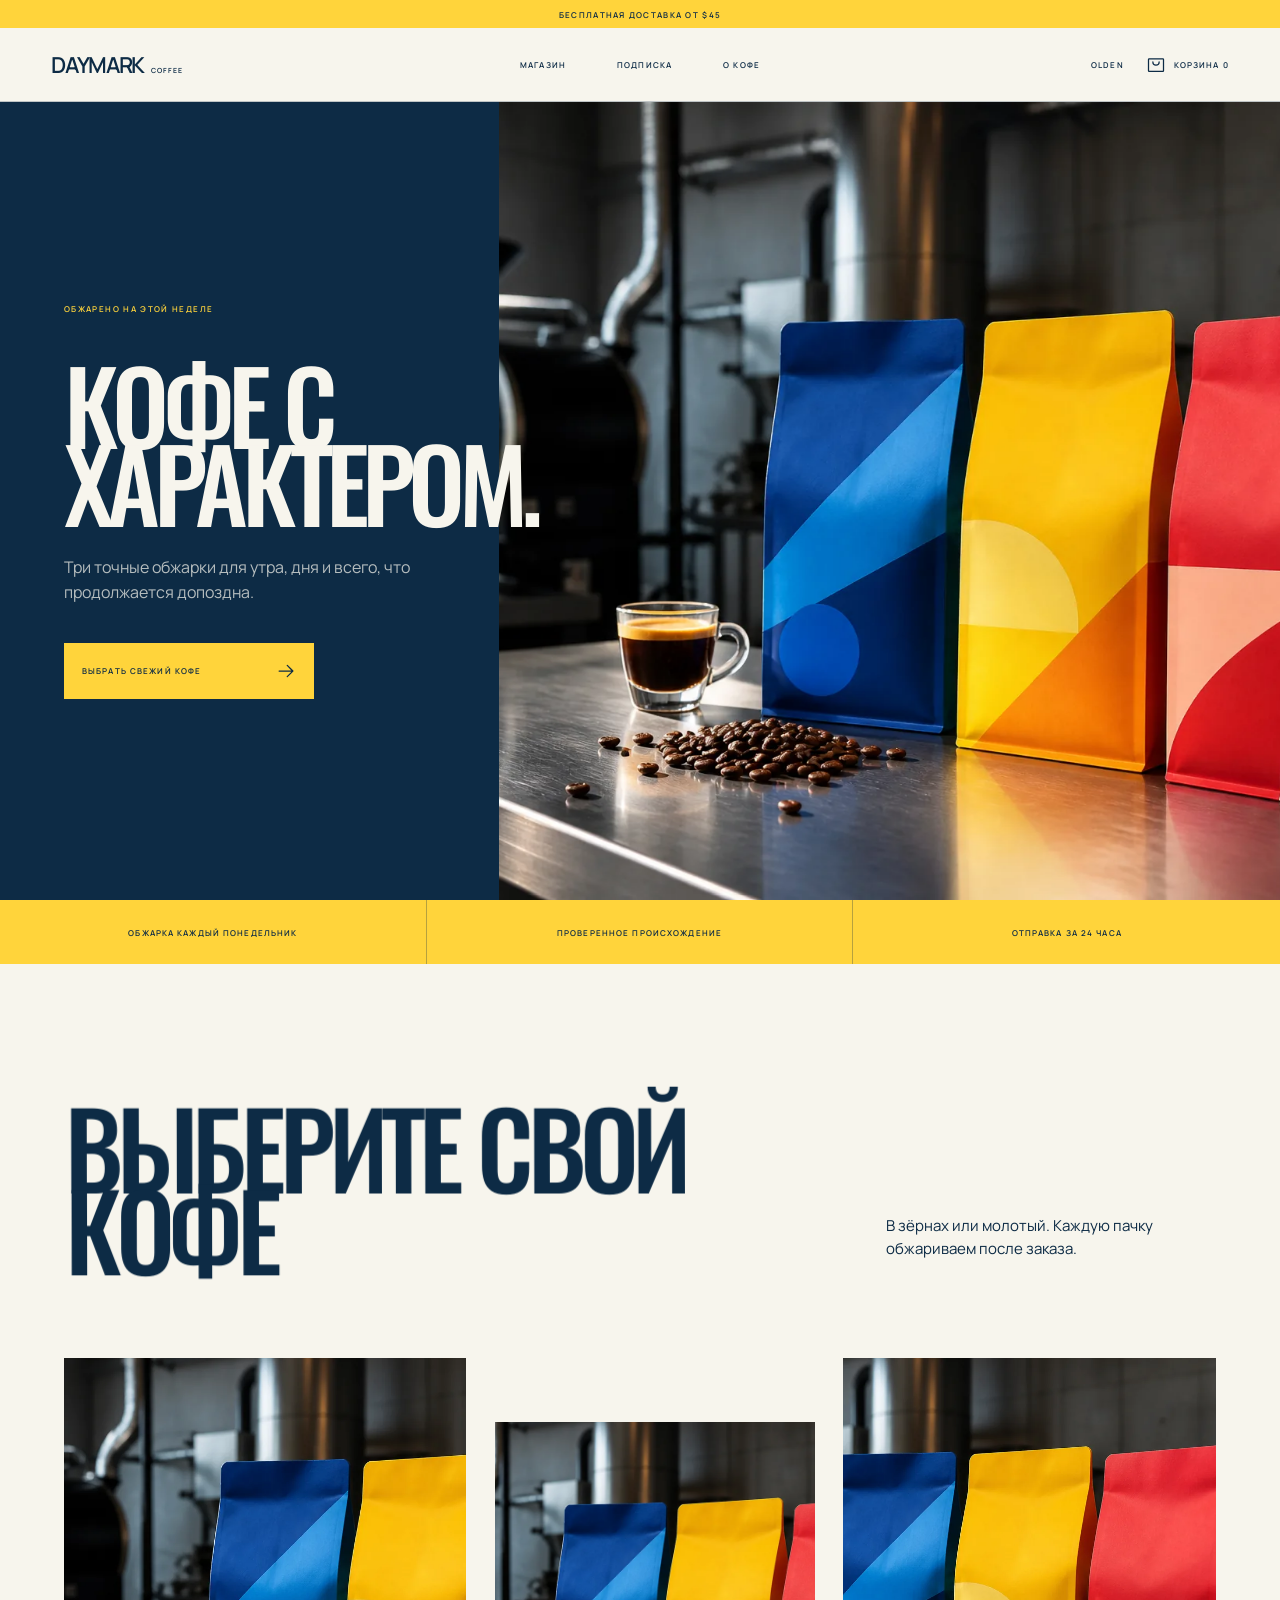
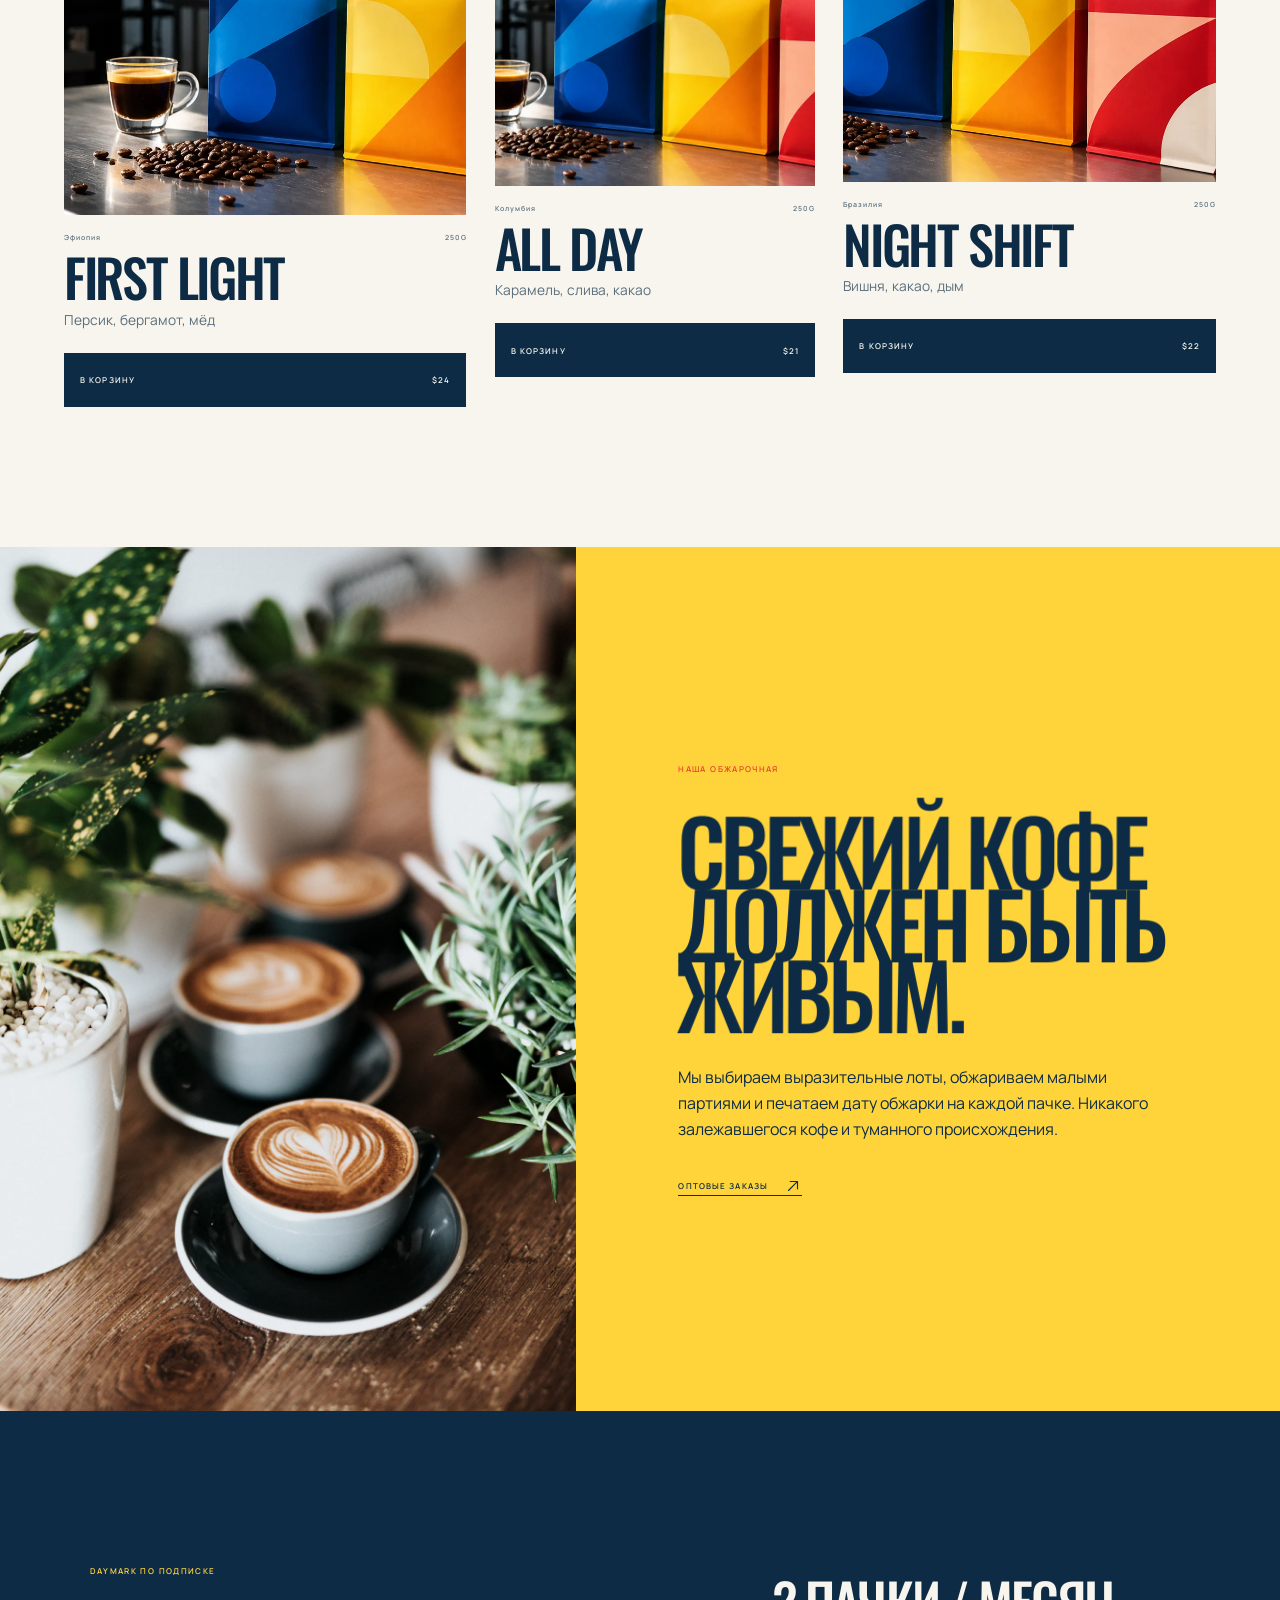
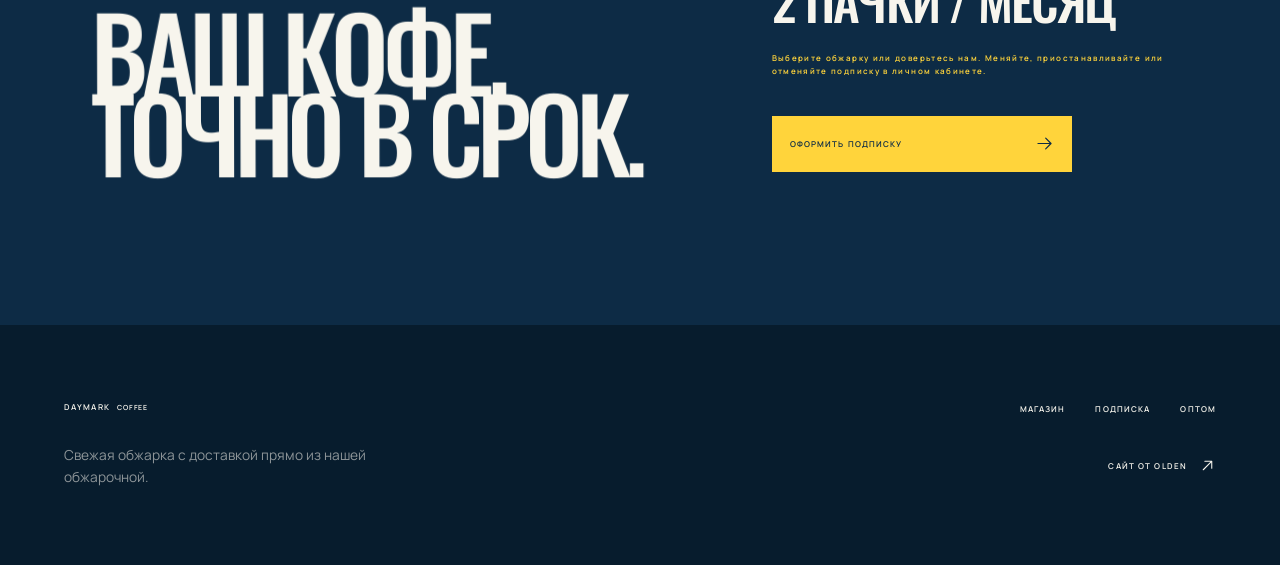
==== commit 93f45cbc: "Publish Russian-only site" ====
--- a/concepts/index.html
+++ b/concepts/index.html
@@ -1,5 +1,5 @@
 <!doctype html>
-<html lang="en">
+<html lang="ru">
   <head>
     <meta charset="UTF-8" />
     <meta name="viewport" content="width=device-width, initial-scale=1.0" />
@@ -15,19 +15,19 @@
     <link rel="preload" as="font" href="/fonts/oswald-500.ttf" type="font/ttf" crossorigin />
     <link rel="preload" as="font" href="/fonts/manrope-400.ttf" type="font/ttf" crossorigin />
     <link rel="preload" as="font" href="/fonts/prata-400.ttf" type="font/ttf" crossorigin />
-    <meta name="description" content="A complete, high-energy specialty coffee website concept designed by OLDEN." />
+    <meta name="description" content="Полноценный современный сайт спешелти-кофейни, разработанный OLDEN." />
     <meta property="og:type" content="website" />
-    <meta property="og:title" content="Coffee Website Concept | OLDEN" />
-    <meta property="og:description" content="A complete, high-energy specialty coffee website concept designed by OLDEN." />
-    <meta property="og:image" content="https://alexden09-boop.github.io/og.png" />
+    <meta property="og:title" content="Сайт кофейни | OLDEN" />
+    <meta property="og:description" content="Полноценный современный сайт спешелти-кофейни, разработанный OLDEN." />
+    <meta property="og:image" content="https://alexden09-boop.github.io/og-ru.png" />
     <meta property="og:image:width" content="1536" />
     <meta property="og:image:height" content="1024" />
     <meta name="twitter:card" content="summary_large_image" />
-    <meta name="twitter:title" content="Coffee Website Concept | OLDEN" />
-    <meta name="twitter:description" content="A complete, high-energy specialty coffee website concept designed by OLDEN." />
-    <meta name="twitter:image" content="https://alexden09-boop.github.io/og.png" />
-    <title>Coffee Website Concept | OLDEN</title>
-    <script type="module" crossorigin src="/assets/index-DxjrSDHr.js"></script>
+    <meta name="twitter:title" content="Сайт кофейни | OLDEN" />
+    <meta name="twitter:description" content="Полноценный современный сайт спешелти-кофейни, разработанный OLDEN." />
+    <meta name="twitter:image" content="https://alexden09-boop.github.io/og-ru.png" />
+    <title>Сайт кофейни | OLDEN</title>
+    <script type="module" crossorigin src="/assets/index-vFIgV_MD.js"></script>
     <link rel="stylesheet" crossorigin href="/assets/index-4d6E57Hg.css">
   </head>
   <body>
